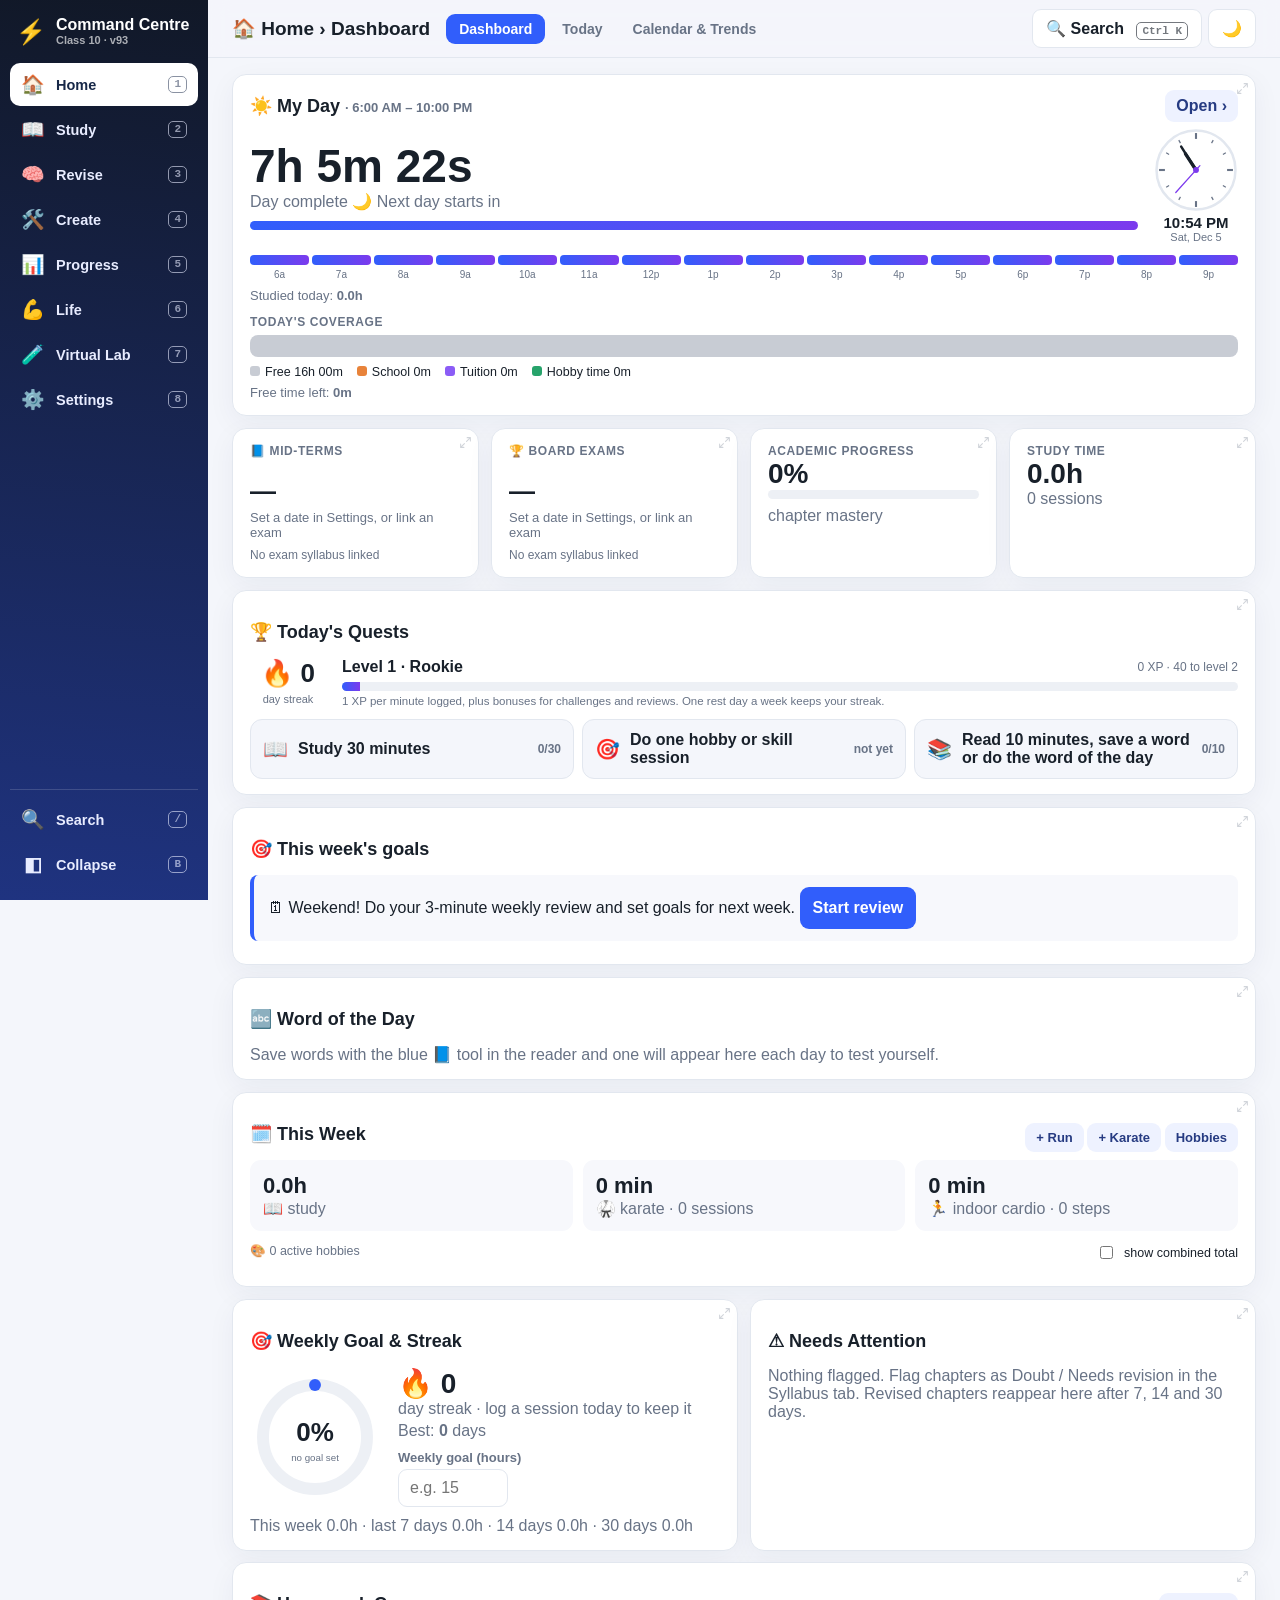
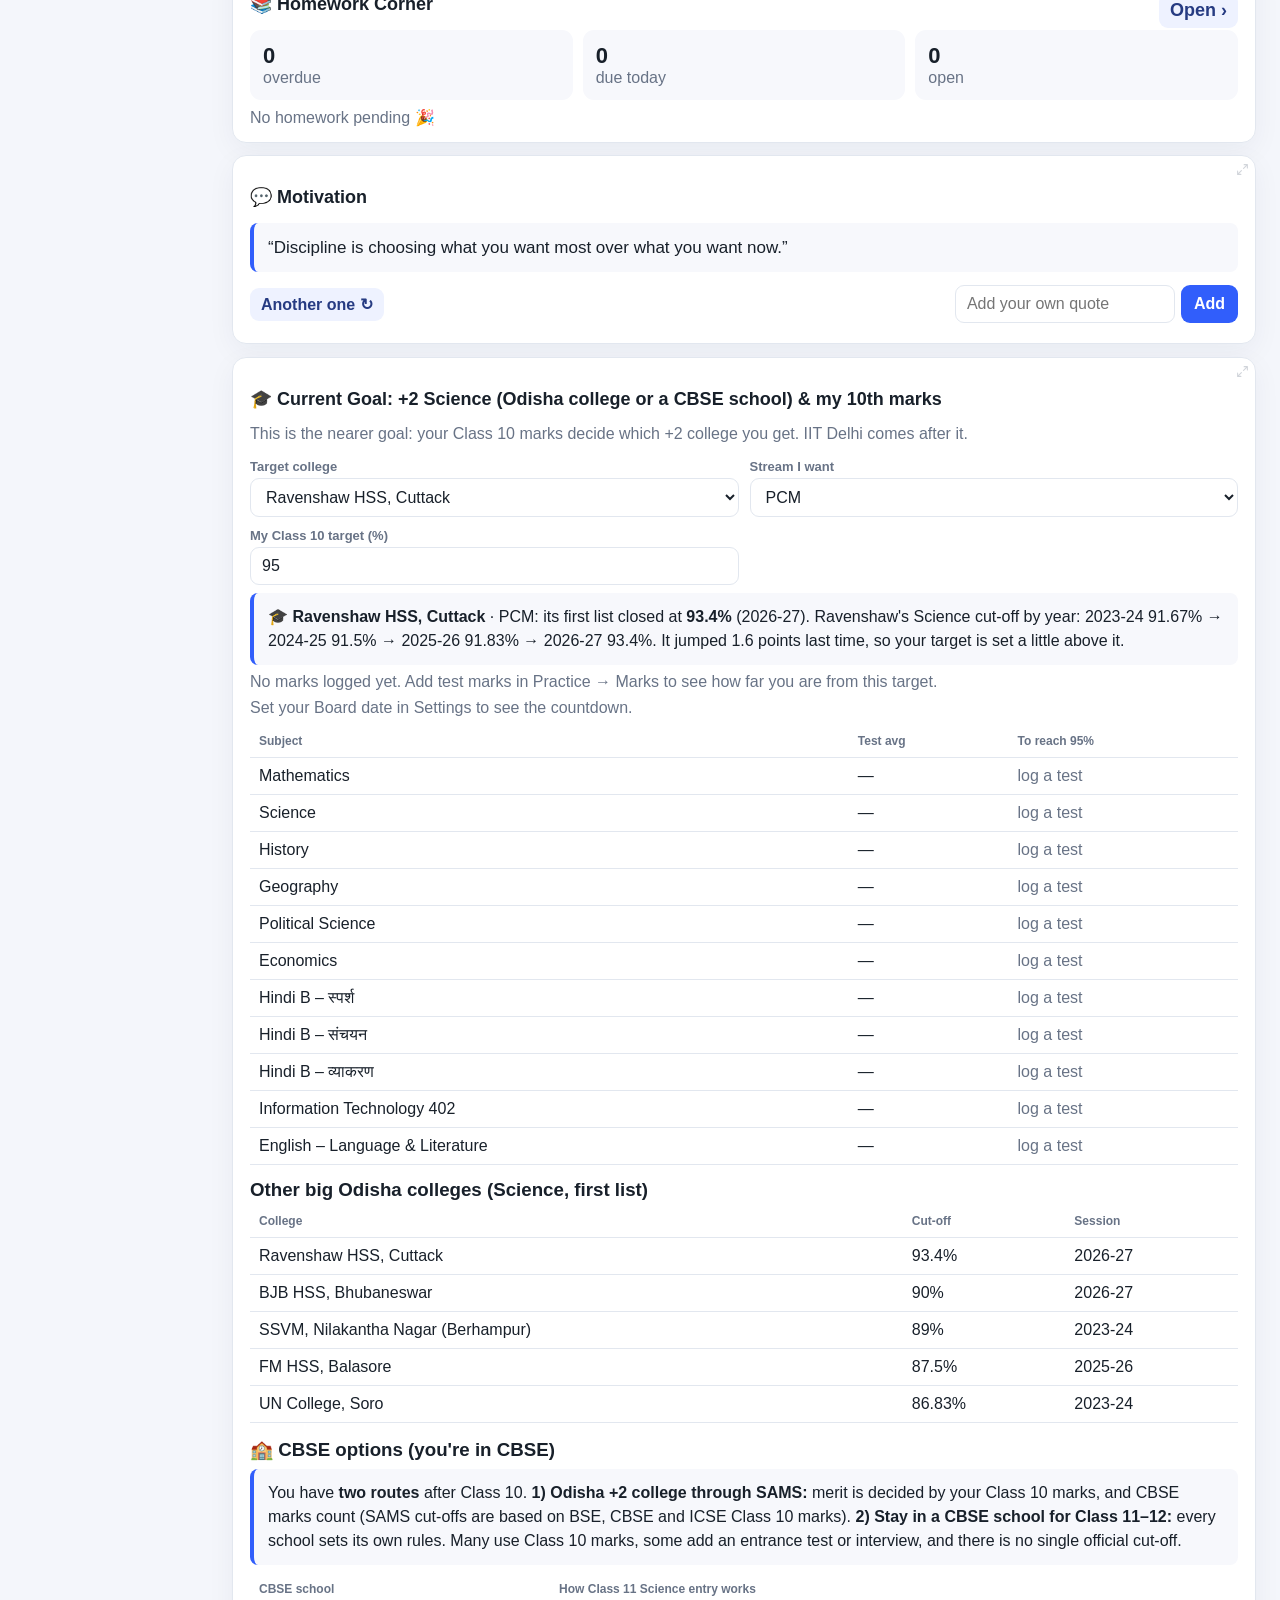
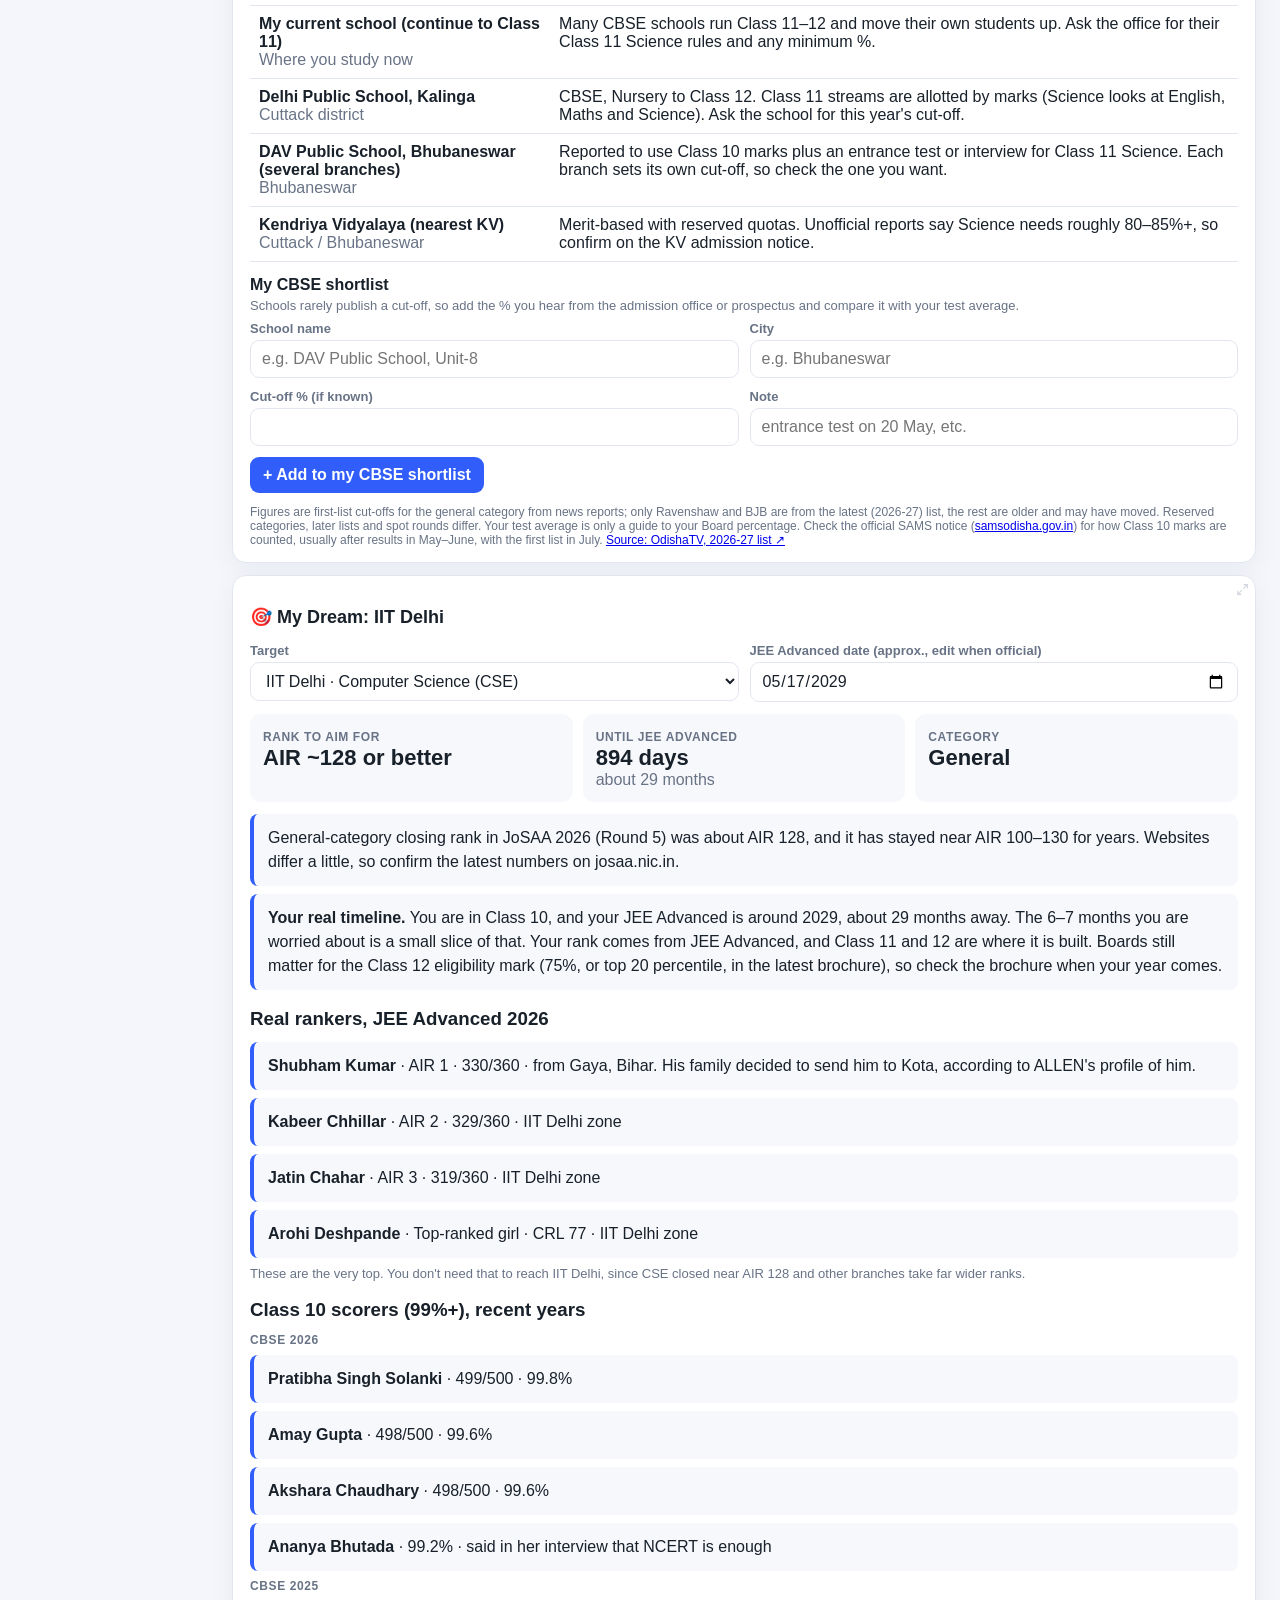
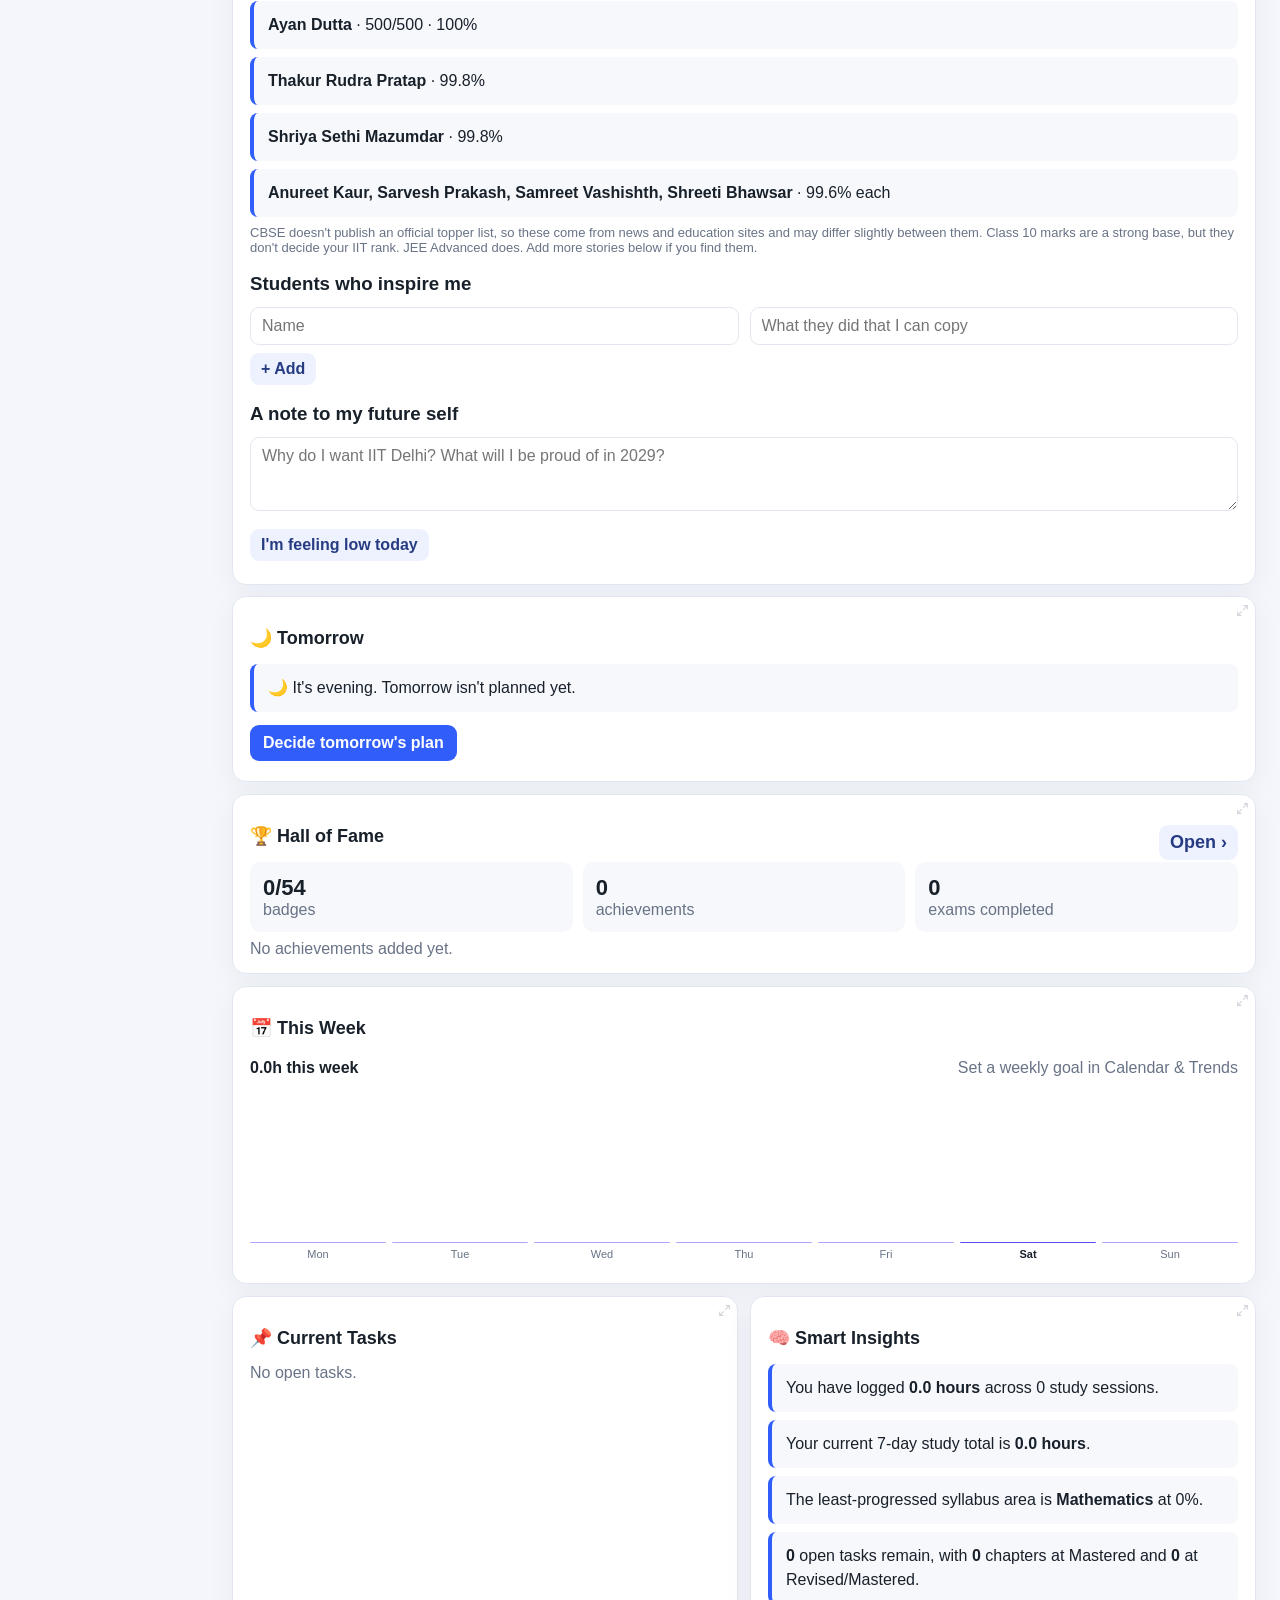
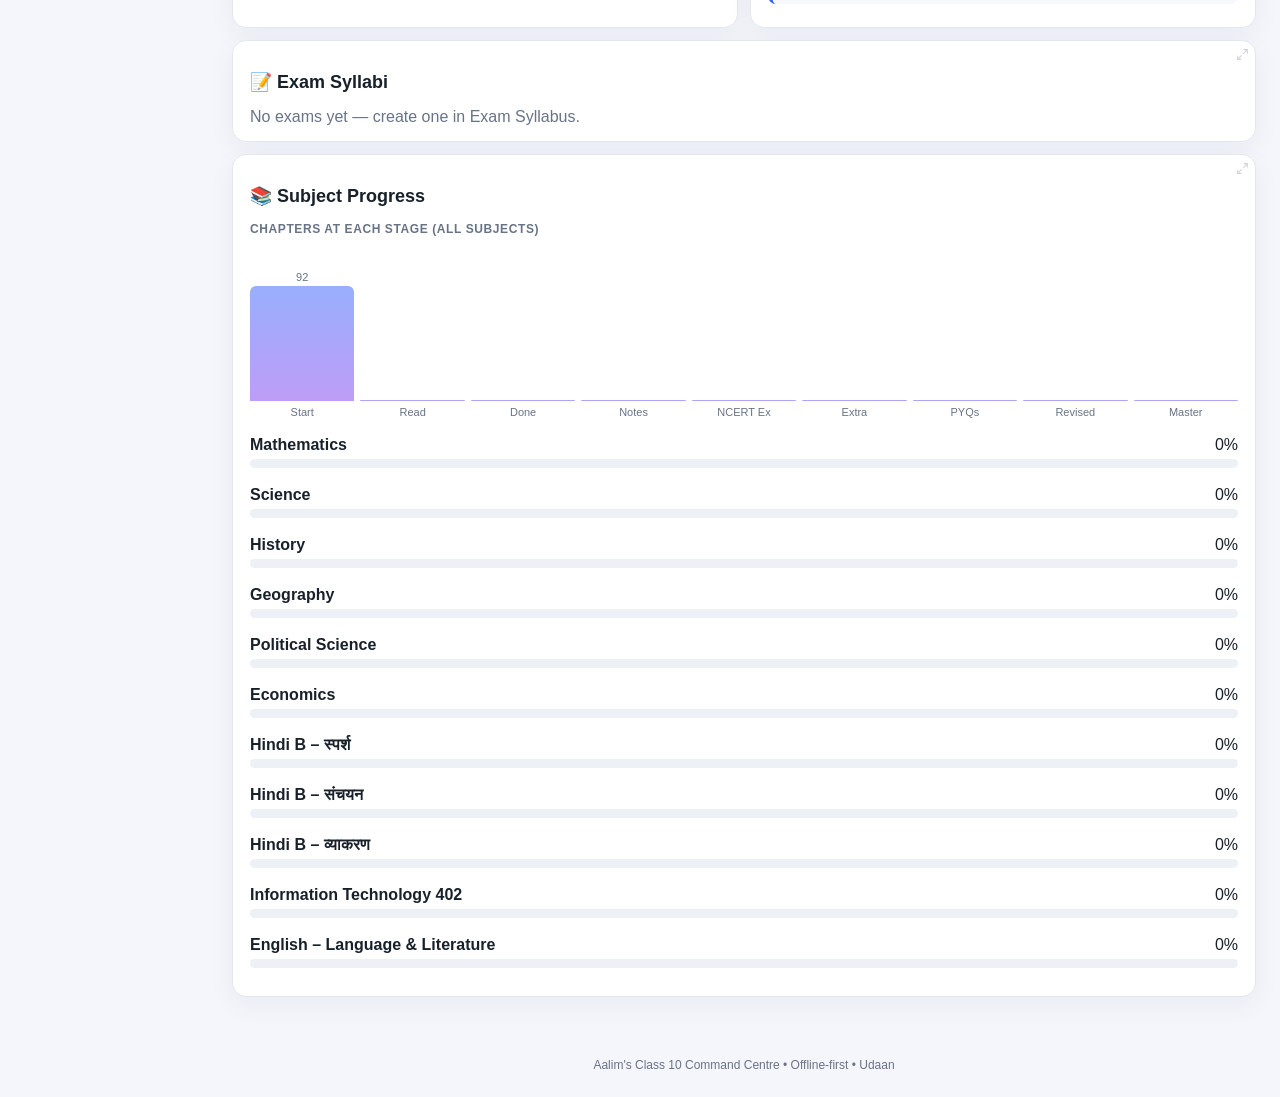
==== index.html @ 3f72fae2 "v93: lab bug-fixes + sophistication — defined --orange, live slider readouts, lab notebook, chart ax" ====
<!DOCTYPE html>
<html lang="en">
<head>
<meta charset="UTF-8">
<meta name="viewport" content="width=device-width, initial-scale=1.0">
<script>
/* Safety net (plain old JS so any phone can run it): shows errors on screen + fixes for a stuck page */
(function(){
  if(!Object.fromEntries)Object.fromEntries=function(it){var o={};Array.from(it).forEach(function(p){o[p[0]]=p[1]});return o};
  var KEY="aalimTrackerV2",bar=null,pre=null,errs=[];
  function build(){
    bar=document.createElement("div");bar.id="errBar";
    bar.style.cssText="position:fixed;left:0;right:0;bottom:0;z-index:99999;background:#7f1d1d;color:#fff;padding:12px 14px;font:14px/1.45 system-ui,Arial,sans-serif;max-height:65vh;overflow:auto;box-shadow:0 -4px 20px #0006";
    var h=document.createElement("b");h.textContent="⚠ Something went wrong on this device";bar.appendChild(h);
    var p=document.createElement("div");p.style.cssText="margin:6px 0;opacity:.9";p.textContent="Your saved data has not been deleted. Try the buttons below, and send me the text in the dark box if it keeps happening.";bar.appendChild(p);
    pre=document.createElement("pre");pre.style.cssText="background:#0006;padding:8px;border-radius:8px;white-space:pre-wrap;word-break:break-word;font-size:12px;margin:6px 0";bar.appendChild(pre);
    function btn(t,fn){var b=document.createElement("button");b.type="button";b.textContent=t;b.style.cssText="margin:4px 6px 0 0;padding:8px 12px;border:0;border-radius:8px;font-weight:700;background:#fff;color:#7f1d1d";b.onclick=fn;bar.appendChild(b)}
    btn("Reload",function(){location.reload()});
    btn("Clear app cache & reload",function(){
      var jobs=[];
      if(navigator.serviceWorker&&navigator.serviceWorker.getRegistrations)jobs.push(navigator.serviceWorker.getRegistrations().then(function(rs){return Promise.all(rs.map(function(r){return r.unregister()}))}));
      if(window.caches)jobs.push(caches.keys().then(function(ks){return Promise.all(ks.map(function(k){return caches.delete(k)}))}));
      Promise.all(jobs).then(function(){location.reload()},function(){location.reload()});
    });
    btn("Download my data",function(){
      try{var raw=localStorage.getItem(KEY)||"{}",a=document.createElement("a");a.href=URL.createObjectURL(new Blob([raw],{type:"application/json"}));a.download="aalim-tracker-raw-data.json";document.body.appendChild(a);a.click();a.remove()}catch(e){alert("Couldn't read saved data: "+e.message)}
    });
    btn("Copy details",function(){var t=txt();try{navigator.clipboard.writeText(t).then(function(){alert("Copied")},function(){prompt("Copy this:",t)})}catch(e){prompt("Copy this:",t)}});
    btn("Reset this device's data",function(){if(confirm("Delete the tracker data saved on THIS device? (Use 'Download my data' first.)")){try{localStorage.removeItem(KEY)}catch(e){}location.reload()}});
    btn("Hide",function(){bar.style.display="none"});
    (document.body||document.documentElement).appendChild(bar);
  }
  function txt(){return errs.join("\n")+"\n\nBrowser: "+navigator.userAgent+"\nPage: "+location.href}
  function show(msg){errs.push(String(msg));if(!bar)build();bar.style.display="block";pre.textContent=txt()}
  window.__report=show;
  window.addEventListener("error",function(e){if(!e.message)return;show(e.message+" ("+String(e.filename||"").split("/").pop()+":"+e.lineno+":"+e.colno+")")});
  window.addEventListener("unhandledrejection",function(e){errs.push("Promise: "+(e.reason&&e.reason.message||e.reason))});
  setTimeout(function(){if(!window.__appBooted)show("The app did not finish starting (no error was reported).")},5000);
})();
</script>
<link rel="manifest" href="manifest.webmanifest"><meta name="theme-color" content="#263b8f"><link rel="icon" type="image/png" sizes="192x192" href="icon-192.png"><link rel="icon" type="image/png" sizes="512x512" href="icon-512.png"><link rel="shortcut icon" type="image/png" href="icon-192.png"><link rel="apple-touch-icon" sizes="192x192" href="icon-192.png"><meta name="apple-mobile-web-app-capable" content="yes">
<title>Aalim's Class 10 Command Centre — Udaan</title>
<style>
:root{color-scheme:light;--ringbg:#edf0f5;--bg:#f4f6fb;--card:#fff;--text:#18202a;--muted:#687386;--accent:#315efb;--accent2:#7c3aed;--green:#15803d;--orange:#c2410c;--red:#b42318;--border:#e2e7ef;--shadow:0 8px 28px #1725540d}
*{box-sizing:border-box}body{margin:0;font-family:Inter,Segoe UI,Arial,sans-serif;background:var(--bg);color:var(--text)}
header{padding:16px 5vw 10px;background:linear-gradient(135deg,#111827,#263b8f);color:#fff;position:sticky;top:0;z-index:10;box-shadow:0 3px 18px #0002}
.header{max-width:1250px;margin:auto}.brand{display:flex;justify-content:space-between;gap:15px;align-items:center}header h1{margin:0 0 6px;font-size:clamp(25px,4vw,38px)}header p{margin:0;color:#dbe3ff}
nav{display:flex;gap:7px;overflow:auto;margin-top:16px}nav button{white-space:nowrap;background:#ffffff1c;color:#fff;border:0;border-radius:9px;padding:9px 13px;font-weight:700;cursor:pointer}nav button.active{background:#fff;color:#182848}
main{width:min(1250px,94vw);margin:25px auto 55px}.page{display:none}.page.active{display:block}
.grid{display:grid;grid-template-columns:repeat(4,1fr);gap:15px}.grid2{display:grid;grid-template-columns:repeat(2,1fr);gap:15px}
.card{background:var(--card);border:1px solid var(--border);border-radius:16px;padding:19px;box-shadow:var(--shadow);margin-bottom:15px}
.countdown{min-height:150px;display:flex;flex-direction:column;justify-content:space-between}.label,.small{font-weight:700;color:var(--muted);letter-spacing:.05em;text-transform:uppercase;font-size:12px}.count{font-variant-numeric:tabular-nums;font-size:26px;font-weight:850;margin:9px 0 3px}.date{color:var(--muted);font-size:13px}
.section-title{margin:27px 0 12px}.row{display:flex;gap:10px;align-items:center;justify-content:space-between;padding:5px 0;flex-wrap:wrap}.muted{color:var(--muted)}.big{font-size:28px;font-weight:850}
.progress{height:9px;background:#edf0f5;border-radius:99px;overflow:hidden}.fill{height:100%;width:0;background:linear-gradient(90deg,var(--accent),var(--accent2));transition:.3s}
.subjects{display:grid;grid-template-columns:repeat(4,1fr);gap:12px}.subject{padding:15px;border:1px solid var(--border);border-radius:13px;background:#fff}
input,button,select,textarea{font:inherit}input,select,textarea{width:100%;padding:9px 11px;border:1px solid var(--border);border-radius:9px;background:#fff;color:var(--text)}
button{cursor:pointer}label{display:block;font-size:13px;font-weight:600;color:var(--muted);margin-bottom:4px}.card label:has(input[type=checkbox]){display:flex;align-items:center;gap:8px;color:var(--text);font-size:inherit;font-weight:400;margin:0}button.danger,button.secondary{border:0;border-radius:9px;padding:7px 11px;font-weight:700}#settings .card button+button,#analytics .card button+button{margin-left:6px}button.action{border:0;border-radius:9px;padding:9px 13px;background:var(--accent);color:#fff;font-weight:700;cursor:pointer}button.secondary{background:#eef2ff;color:#263b82}header button.secondary{background:#ffffff26;color:#fff}button.danger{background:#fff0f0;color:var(--red)}
.formgrid{display:grid;grid-template-columns:repeat(2,1fr);gap:11px}.full{grid-column:1/-1}.tabs{display:flex;gap:7px;flex-wrap:wrap;margin:13px 0}.tabs button{background:#eef1f7;color:#344054;border:0;border-radius:9px;padding:8px 11px;font-weight:700}.tabs button.active{background:#182848;color:#fff}
.chapter{display:grid;grid-template-columns:1fr 175px 130px 44px 44px 44px;gap:9px;align-items:center;padding:9px 0;border-bottom:1px solid #edf0f4}.chapter:last-child{border-bottom:0}
.pill{display:inline-block;padding:4px 8px;border-radius:999px;background:#eef2ff;color:#384d98;font-size:12px;font-weight:700}.ok{background:#eaf8ef;color:var(--green)}
table{width:100%;border-collapse:collapse}th,td{padding:9px;border-bottom:1px solid var(--border);text-align:left;vertical-align:top}th{font-size:12px;color:var(--muted)}
.statline{display:grid;grid-template-columns:repeat(3,1fr);gap:10px}.stat{padding:13px;background:#f7f8fc;border-radius:11px}.stat strong{display:block;font-size:22px}
.insight{padding:12px 14px;background:#f7f8fc;border-left:4px solid var(--accent);border-radius:8px;margin:8px 0;line-height:1.5}
.empty{text-align:center;padding:25px;color:var(--muted)}footer{width:min(1250px,94vw);margin:auto;text-align:center;color:var(--muted);font-size:12px;padding:25px}
.calwrap{display:grid;grid-template-columns:2fr 1fr;gap:15px;align-items:start}
.cal{display:grid;grid-template-columns:repeat(7,1fr);gap:6px}.calh{text-align:center;font-size:11px;font-weight:700;color:var(--muted);text-transform:uppercase;padding:4px 0}
.calday{min-height:82px;border:1px solid var(--border);border-radius:10px;padding:6px;cursor:pointer;background:#fff;font-size:12px;overflow:hidden;display:flex;flex-direction:column;gap:3px}
.calday.blank{border:0;background:none;cursor:default}.calday.today{outline:2px solid var(--accent)}.calday.sel{border-color:var(--accent2);box-shadow:0 0 0 2px #7c3aed33}
.calday .dn{font-weight:800}.calday .hrs{font-size:11px;font-weight:700;color:var(--accent)}
.ev{font-size:10px;line-height:1.2;padding:2px 4px;border-radius:5px;background:#fff0e6;color:var(--orange);white-space:nowrap;overflow:hidden;text-overflow:ellipsis}.ev.exam{background:#f3e8ff;color:var(--accent2)}.ev.mid{background:#e8efff;color:var(--accent)}.ev.board{background:#fdecec;color:var(--red)}
.bars{display:flex;gap:6px;align-items:flex-end;height:170px;margin:8px 0}.barcol{flex:1;min-width:0;display:flex;flex-direction:column;justify-content:flex-end;align-items:center;height:100%}
.bar{width:100%;background:linear-gradient(180deg,var(--accent),var(--accent2));border-radius:6px 6px 0 0;opacity:.5}.hl .bar{opacity:1}.barval{font-size:11px;color:var(--muted);margin-bottom:3px;white-space:nowrap}.barlab{font-size:11px;color:var(--muted);margin-top:5px;white-space:nowrap}.hl .barlab{color:var(--text);font-weight:700}
.navrow{display:flex;gap:8px;align-items:center;justify-content:space-between;flex-wrap:wrap;margin-bottom:12px}.navrow h3{margin:0}.navrow button{padding:7px 12px}
.sess{padding:8px 0;border-bottom:1px solid #edf0f4}.sess:last-child{border:0}
[data-theme=dark]{color-scheme:dark;--bg:#0e1320;--card:#161c2d;--text:#e6eaf3;--muted:#9aa6bd;--accent:#6b8bff;--accent2:#a78bfa;--green:#4ade80;--orange:#fb923c;--red:#f87171;--border:#2a3349;--shadow:0 8px 28px #0006;--ringbg:#2a3349}
[data-theme=dark] .subject,[data-theme=dark] .calday{background:var(--card)}[data-theme=dark] .calday.blank{background:none}
[data-theme=dark] input,[data-theme=dark] select,[data-theme=dark] textarea{background:#0f1525;color:var(--text)}
[data-theme=dark] .stat,[data-theme=dark] .insight{background:#1c2438}[data-theme=dark] .progress{background:#2a3349}[data-theme=dark] .chapter,[data-theme=dark] .sess{border-color:var(--border)}
[data-theme=dark] .tabs button{background:#222b42;color:#c9d2e6}[data-theme=dark] .tabs button.active{background:#6b8bff;color:#0e1320}
[data-theme=dark] button.secondary{background:#26304a;color:#d3dcf5}[data-theme=dark] button.danger{background:#3a1f26;color:#ff9a9a}
[data-theme=dark] .pill{background:#26304a;color:#c3cff2}[data-theme=dark] .pill.ok{background:#14351f;color:#7ee2a0}[data-theme=dark] .ev{background:#3a2a1c}[data-theme=dark] .ev.exam{background:#2e2147}[data-theme=dark] .ev.mid{background:#1c2a52}[data-theme=dark] .ev.board{background:#4a2020}
.flag{font-size:12px}.pomo{font-size:54px;font-weight:850;text-align:center;font-variant-numeric:tabular-nums}.pbar{margin-top:10px;display:flex;gap:10px;align-items:center;background:#ffffff1f;border-radius:10px;padding:6px 10px}.pbar b{font-size:17px;font-variant-numeric:tabular-nums}.pbar .t{flex:1;overflow:hidden;text-overflow:ellipsis;white-space:nowrap;cursor:pointer;color:#dbe3ff}.pbar button.secondary{padding:3px 10px}.ev.hw{background:#e6f7ee;color:var(--green)}[data-theme=dark] .ev.hw{background:#14351f}
@media(max-width:900px){.calwrap{grid-template-columns:1fr}.grid{grid-template-columns:repeat(2,1fr)}.subjects{grid-template-columns:repeat(2,1fr)}.grid2{grid-template-columns:1fr}}
@media(max-width:560px){.calday{min-height:52px;padding:4px}.calday .ev{display:none}.calday.hasev::after{content:'●';color:var(--orange);font-size:10px}.bars{gap:3px}.barval{font-size:9px}header{position:static}.grid,.subjects{grid-template-columns:1fr}.formgrid{grid-template-columns:1fr}.full{grid-column:auto}.chapter{grid-template-columns:1fr}.brand{align-items:flex-start;flex-direction:column}}
.page.active{animation:pg .18s ease}@keyframes pg{from{opacity:0;transform:translateY(4px)}}
nav button{transition:background .15s}nav button:hover{background:#ffffff38}nav{scrollbar-width:thin}
.musc{cursor:pointer;transition:fill-opacity .15s;stroke:var(--card);stroke-width:1.5}.musc:hover{stroke:var(--accent2)}.musc.sel{stroke:var(--accent2);stroke-width:3}
@media(prefers-reduced-motion:reduce){.page.active{animation:none}}
@media print{.stinger{display:none!important}header,nav,footer,.noprint,button{display:none!important}.page{display:none!important}#report.page{display:block!important}body{background:#fff!important;color:#000}main{width:100%;margin:0}.card{box-shadow:none;break-inside:avoid;border:1px solid #ccc}:root,[data-theme=dark]{--bg:#fff;--card:#fff;--text:#000;--muted:#444;--border:#ccc;--ringbg:#eee}input,select,textarea{background:#fff!important;color:#000!important}.bar{opacity:1}}
.hbgrid{display:grid;grid-template-columns:repeat(auto-fill,minmax(310px,1fr));gap:12px}.hbcard{border:1px solid var(--border);border-radius:14px;padding:13px;background:var(--card)}.hbcard.arch{opacity:.7}.hbhead{display:flex;gap:8px;align-items:center}.hbname{font-weight:800;font-size:16px;flex:1;min-width:0}.hbst{width:auto;flex:none}.hbprog{margin:8px 0;font-size:13px;color:var(--muted)}.hbfields{display:grid;grid-template-columns:1fr 1fr;gap:8px}.hbfields label{font-size:11px;color:var(--muted);font-weight:700}.hbfields input,.hbfields select{margin-top:2px}.hbms{display:flex;flex-wrap:wrap;gap:6px 12px;margin-top:10px;font-size:13px;align-items:center}.hbms input[type=checkbox]{width:auto}.hbms span input{width:130px}.hbact{margin-top:10px;display:flex;gap:6px;flex-wrap:wrap}
@media(min-width:900px){#extra .formgrid{grid-template-columns:repeat(3,1fr)}#extra .formgrid .full{grid-column:1/-1}}
.hbtabs{display:flex;gap:6px;overflow-x:auto;padding:2px 0 12px;margin:0 0 4px;position:sticky;top:0;z-index:5;background:var(--bg)}.hbtabs button{flex:none;border:1px solid var(--border);background:var(--card);color:var(--text);border-radius:999px;padding:8px 14px;font-weight:700;font-size:14px;box-shadow:none}.hbtabs button.on{background:var(--accent);color:#fff;border-color:var(--accent)}.hbpanel{display:none}.hbpanel.on{display:block}
.qhead{display:flex;gap:16px;align-items:center;flex-wrap:wrap}.qflame{text-align:center;min-width:76px}.qflame b{display:block;font-size:26px}.qflame span{font-size:11px;color:var(--muted)}.qlv{flex:1;min-width:220px}.qlist{display:grid;grid-template-columns:repeat(auto-fit,minmax(220px,1fr));gap:8px;margin-top:12px}.q{display:flex;align-items:center;gap:10px;text-align:left;background:var(--bg);color:var(--text);border:1px solid var(--border);border-radius:12px;padding:11px 12px;box-shadow:none;font-weight:600}.q.ok{background:#eaf8ef;border-color:#b6e5c5}.q .qt{flex:1}.q .qp{font-size:12px;color:var(--muted)}.qi{font-size:20px}
.chip{border:1px solid var(--border);background:var(--card);color:var(--text);border-radius:999px;padding:7px 13px;font-weight:700;box-shadow:none;margin:0 6px 6px 0}.chip.on{background:var(--accent);color:#fff;border-color:var(--accent)}.chip b{opacity:.7;margin-left:4px}
.lbGrid{display:grid;grid-template-columns:repeat(auto-fill,minmax(300px,1fr));gap:14px}.bk{display:flex;gap:12px;border:1px solid var(--border);border-radius:14px;padding:12px;background:var(--card)}.bkc{flex:none;width:76px;height:108px;border-radius:8px 12px 12px 8px;color:#fff;display:flex;flex-direction:column;align-items:center;justify-content:center;position:relative;box-shadow:3px 4px 10px #0003}.bkl{font-size:34px;font-weight:800}.bkty{position:absolute;bottom:6px;font-size:9px;letter-spacing:.06em;text-transform:uppercase;opacity:.85}.bkb{flex:1;min-width:0}.bkt{display:block;line-height:1.25}.bkst{display:flex;gap:4px;margin:8px 0}.bkst button{flex:1;padding:5px 2px;font-size:12px;background:var(--bg);color:var(--muted);border:1px solid var(--border);box-shadow:none}.bkst button.on{background:var(--accent);color:#fff;border-color:var(--accent)}.bkact{display:flex;gap:6px;flex-wrap:wrap;align-items:center}.bkact a.secondary{padding:8px 11px;border-radius:9px;background:#eef1f7;color:#344054;text-decoration:none;font-weight:700;font-size:13px}.lbBar{display:flex;gap:8px;flex-wrap:wrap;margin:6px 0 12px}.lbBar input,.lbBar select{flex:1;min-width:140px}
.wbrow{display:grid;grid-template-columns:minmax(120px,1fr) 2fr auto;gap:10px;align-items:center;padding:8px 0;border-bottom:1px solid var(--border)}.wbact{display:flex;gap:6px;flex-wrap:wrap}@media(max-width:700px){.wbrow{grid-template-columns:1fr}}
#rdr .tools .grp{display:inline-flex;gap:4px;align-items:center;padding:0 6px;border-right:1px solid var(--border)}#rdr .bar button{min-height:34px;padding:6px 11px;font-size:14px}#rdr .sw{width:26px;height:26px;min-height:0!important;padding:0!important;border-radius:50%;border:2px solid transparent}#rdr .sw.sel{border-color:var(--text);transform:scale(1.15)}#rdr .tools button.on{background:var(--accent);color:#fff}#rdWm{background:#2563eb!important;color:#fff!important;font-weight:800}#rdWm:not(.on){opacity:.85}#rdWm.on{outline:3px solid #93c5fd}#rdH{font-size:13px;padding:6px 12px;background:var(--card);border-bottom:1px solid var(--border);color:var(--muted)}#rdH.wm{background:#dbeafe;color:#1e3a8a}#rdWd{display:none;position:fixed;left:50%;bottom:16px;transform:translateX(-50%);width:min(460px,94vw);background:var(--card);color:var(--text);border:2px solid #60a5fa;border-radius:16px;padding:14px;box-shadow:0 12px 40px #0006;z-index:5}#rdWd textarea{width:100%;min-height:64px;margin:8px 0}#rdWdT{font-size:20px}
[data-theme=dark] .q.ok{background:#14351f;border-color:#256b3c}[data-theme=dark] #rdH.wm{background:#1e3a8a;color:#dbeafe}[data-theme=dark] .bkact a.secondary{background:#26304a;color:#c3cff2}
.dcbar{position:relative;display:flex;height:22px;border-radius:8px;overflow:hidden;background:#c8ccd4}.dcbar div{height:100%}.dcnow{position:absolute;top:-2px;bottom:-2px;width:3px;background:#111827;box-shadow:0 0 0 1px #fff}.dclg{display:flex;flex-wrap:wrap;gap:6px 14px;margin-top:8px;font-size:12.5px}.dclg b{display:inline-block;width:10px;height:10px;border-radius:3px;margin-right:5px}
.gl{display:flex;gap:8px;align-items:center;padding:4px 0}.gl.ok{text-decoration:line-through;opacity:.65}.ring{width:64px;height:64px;border-radius:50%;display:grid;place-items:center;flex:none;position:relative}.ring::before{content:"";position:absolute;inset:7px;border-radius:50%;background:var(--card)}.ring span{position:relative;font-weight:800;font-size:13px}
.card{position:relative}
.fsb{position:absolute;top:3px;right:3px;width:20px;height:20px;padding:0;border:0;background:none;color:var(--muted);opacity:.3;border-radius:5px;display:flex;align-items:center;justify-content:center;transition:opacity .15s,background .15s;z-index:2}
.card:hover>.fsb,.fsb:focus-visible{opacity:.7}.fsb:hover{opacity:1;background:var(--ringbg)}
@media(hover:none){.fsb{opacity:.45}}
body.fs-open{overflow:hidden}
.card.fs{position:fixed;inset:0;z-index:1000;margin:0;border:0;border-radius:0;box-shadow:none;overflow:auto;padding:max(26px,env(safe-area-inset-top)) 5vw max(40px,env(safe-area-inset-bottom));background:var(--card)}
.card.fs>*:not(.fsb){max-width:1100px;margin-left:auto;margin-right:auto}
.card.fs>.fsb{position:fixed;top:max(10px,env(safe-area-inset-top));right:14px;width:30px;height:30px;opacity:.5}
.card.fs.countdown{justify-content:center;align-items:center;text-align:center}
.card.fs .count{font-size:clamp(34px,9vw,110px)}.card.fs .pomo{font-size:clamp(80px,24vw,280px)}.card.fs h2{font-size:clamp(22px,3vw,32px)}.card.fs .calday{min-height:min(14vh,130px)}
.dstrip,.dlab{display:grid;grid-auto-flow:column;grid-auto-columns:1fr;gap:3px}.dstrip{margin:12px 0 4px}.dseg{height:10px;background:var(--ringbg);border-radius:4px;overflow:hidden}.dseg i{display:block;height:100%;background:linear-gradient(90deg,var(--accent),var(--accent2))}.dlab{font-size:10px;color:var(--muted);text-align:center}.dseg.cur{outline:1.5px solid var(--accent2);outline-offset:1px}.dayc{font-variant-numeric:tabular-nums;font-weight:850;line-height:1.1}.dayc.low{color:var(--orange)}
.dayrow{display:flex;gap:16px;align-items:center;justify-content:space-between}.dayl{flex:1;min-width:0}.clk{text-align:center;flex:none}.clk svg{width:84px;height:84px;display:block;margin:auto}.digi{font-weight:800;font-variant-numeric:tabular-nums;font-size:15px;margin-top:2px}.dd{font-size:11px;color:var(--muted)}
#syncBar{display:none;position:sticky;top:0;z-index:9;background:#fff7e6;color:#7a4b00;padding:8px 5vw;gap:10px;flex-wrap:wrap;align-items:center;font-size:14px;border-bottom:1px solid #f1d9a8}[data-theme=dark] #syncBar{background:#3a2f12;color:#ffd98a;border-color:#5a4a1c}
@media(max-width:560px){.clk svg{width:62px;height:62px}.digi{font-size:13px}}
.verTag{font-size:11px;font-weight:600;opacity:.6;margin-left:8px;border:1px solid currentColor;border-radius:8px;padding:0 6px;white-space:nowrap}
.exam-complete{border-left:4px solid var(--green)}
.hofgrid{display:grid;grid-template-columns:repeat(auto-fill,minmax(190px,1fr));gap:12px}
.frame{position:relative;border:3px solid #c9a227;border-radius:12px;padding:12px 14px;background:linear-gradient(#fffdf3,#fff4c9);box-shadow:inset 0 0 0 3px #fff,0 2px 8px rgba(0,0,0,.1);color:#4a3b00}
.frame .hi{font-size:30px;line-height:1.1;margin-bottom:4px}.frame .muted{color:#7a6410}.frame.locked{filter:grayscale(1);opacity:.55}
[data-theme=dark] .frame{background:linear-gradient(#2c2711,#211d0b);color:#f5e6a8;border-color:#a8861f;box-shadow:inset 0 0 0 3px #17140a,0 2px 8px rgba(0,0,0,.4)}[data-theme=dark] .frame .muted{color:#cdb96a}
.hofToast{position:fixed;left:50%;bottom:24px;transform:translateX(-50%);z-index:1200;background:#1f2937;color:#fff;padding:10px 16px;border-radius:12px;box-shadow:0 6px 24px rgba(0,0,0,.3);max-width:90vw;font-size:14px}
</style>
</head>
<body>
<header><div class="header">
<div class="brand"><div><h1>⚡ Aalim's Class 10 Command Centre</h1><p>Board preparation • Mid-terms • Udaan • Udaan Advanced • Projects <span id="appVer" class="verTag" title="App version"></span></p></div><span><button id="themeBtn" class="action secondary" onclick="toggleTheme()">🌙</button> <button class="action secondary" onclick="showPage('settings')">⚙ Settings</button></span></div>
<nav id="nav"></nav>
<div id="pomoBar" class="pbar" style="display:none"><b id="pbT"></b><span class="t" id="pbL" onclick="showPage('today')"></span><button type="button" class="secondary" id="pbP" onclick="pomoToggle()"></button><button type="button" class="secondary" id="pbS" onclick="pomo.mode==='focus'?pomoStop():pomoSkip()"></button></div><datalist id="subjList"></datalist>
</div></header>
<div id="syncBar"></div>

<main>
<section id="dashboard" class="page active">
<div class="card"><div class="row" style="padding:0 0 6px"><h2 style="margin:0">☀️ My Day <span class="muted" style="font-size:13px;font-weight:600" id="dayWinD"></span></h2><button type="button" class="secondary" onclick="showPage('today')">Open ›</button></div><div id="dayTimerDash"></div><div id="dayCoverD" style="margin-top:12px"></div></div>
<div class="grid">
<div class="card countdown"><div class="label">📘 Mid-Terms</div><div><div class="count" id="midCD">—</div><div class="date" id="midDate">Set date in Settings</div><div id="midExam" style="margin-top:8px"></div></div></div>
<div class="card countdown"><div class="label">🏆 Board Exams</div><div><div class="count" id="boardCD">—</div><div class="date" id="boardDate">Set date in Settings</div><div id="boardExam" style="margin-top:8px"></div></div></div>
<div class="card"><div class="small">Academic Progress</div><div class="big" id="overallPct">0%</div><div class="progress"><div class="fill" id="overallBar"></div></div><div class="muted" style="margin-top:8px">chapter mastery</div></div>
<div class="card"><div class="small">Study Time</div><div class="big" id="totalHours">0h</div><div class="muted" id="sessionCount">0 sessions</div></div>
</div>
<div class="card"><h2>🏆 Today's Quests</h2><div id="questBox"></div></div>
<div class="card" style="display:none"><h2>🎯 This week's goals</h2><div id="goalsBox"></div></div>
<div class="card"><h2>🔤 Word of the Day</h2><div id="wotdBox"></div></div>
<div class="card"><h2>🗓️ This Week <span style="float:right;font-size:13px;font-weight:600"><button type="button" class="secondary" onclick="hbOpen('runs')">+ Run</button> <button type="button" class="secondary" onclick="hbOpen('karate')">+ Karate</button> <button type="button" class="secondary" onclick="showPage('extra')">Hobbies</button></span></h2><div id="wkSummary"></div></div>
<div class="grid2"><div class="card"><h2>🎯 Weekly Goal & Streak</h2><div id="goalStreak"></div></div><div class="card"><h2>⚠ Needs Attention</h2><div id="attention"></div></div></div>
<div class="card"><h2>📚 Homework Corner <button type="button" class="secondary" style="float:right" onclick="showPage('homework')">Open ›</button></h2><div id="hwDash"></div></div>
<div class="card"><h2>💬 Motivation</h2><div id="quoteBox"></div></div>
<div class="card" id="goalCard"><h2>🎓 Current Goal: +2 Science (Odisha college or a CBSE school) &amp; my 10th marks</h2><div id="goalBox"></div></div>
<div class="card"><h2>🎯 My Dream: IIT Delhi</h2><div id="dreamBox"></div></div>
<div class="card"><h2>🌙 Tomorrow</h2><div id="tmrwDash"></div></div>
<div class="card"><h2>🏆 Hall of Fame <button type="button" class="secondary" style="float:right" onclick="showPage('hof')">Open ›</button></h2><div id="hofDash"></div></div>
<div class="card"><h2>📅 This Week</h2><div id="weekMini"></div></div>
<div class="grid2">
<div class="card"><h2>📌 Current Tasks</h2><div id="dashboardTasks"></div></div>
<div class="card"><h2>🧠 Smart Insights</h2><div id="insights"></div></div>
</div>
<div class="card"><h2>📝 Exam Syllabi</h2><div id="examSummary"></div></div>
<div class="card"><h2>📚 Subject Progress</h2><div id="subjectSummary"></div></div>
</section>

<section id="syllabus" class="page">
<div class="card"><h2>📚 Syllabus & Chapter Tracker</h2><p class="muted">Take every chapter through the board-prep pipeline: Read NCERT → NCERT done → Notes → NCERT exercises → Extra practice → PYQs &amp; sample papers → Revised → Mastered. Press ➜ to move a chapter up a stage; ticking it in Today's plan does the same.</p><div class="tabs" id="subjectTabs"></div><div id="syllabusContent"></div></div>
</section>

<section id="study" class="page">
<div class="grid2">
<div class="card"><h2>⏱ Log Study Session</h2><div class="formgrid">
<div><label>Date</label><input id="studyDate" type="date"></div><div><label>Minutes</label><input id="studyMinutes" type="number" min="1" placeholder="30"></div>
<div><label>Subject / Area</label><input id="studySubject" list="subjList" placeholder="e.g. Physics"></div><div><label>Type</label><select id="studyType" class="batchSelect"></select></div>
<div class="full"><label>What did you do?</label><textarea id="studyNote" rows="3" placeholder="Chapter, problems, project, reading..."></textarea></div>
<div class="full"><button class="action" onclick="addStudy()">+ Add Session</button></div>
</div></div>
<div class="card"><h2>📊 Study Totals</h2><div class="statline"><div class="stat"><strong id="weekHours">0h</strong><span class="muted">7 days</span></div><div class="stat"><strong id="monthHours">0h</strong><span class="muted">30 days</span></div><div class="stat"><strong id="allHours">0h</strong><span class="muted">all time</span></div></div><br><div id="studyBySubject"></div><div id="studyByBatch"></div></div>
</div>
<div class="card"><h2>Study Log</h2><div id="studyTable"></div></div>
</section>

<section id="today" class="page">
<div class="card countdown"><div class="label">☀️ My Day <span id="dayWin"></span></div><div id="dayTimer" style="width:100%"></div></div>
<div class="grid2" style="align-items:start"><div class="card"><h2>🧭 Day Coverage</h2><div id="dayCover"></div></div><div class="card"><h2>😴 Sleep &amp; Idle Time</h2><div id="sleepBox"></div></div></div>
<div class="grid2" style="align-items:start"><div class="card"><h2>📆 Revision Schedule</h2><div id="revSched"></div></div><div class="card"><h2>🥗 Health Check-ins</h2><div id="healthBox"></div></div></div>
<div class="card"><h2>🎯 Suggested for Today</h2><p class="muted">Ranked from your marks, flags, revision gaps, open mistakes and upcoming exams.</p><div id="weakSubjects" class="tabs"></div><div id="suggestList"></div></div>
<div class="grid2">
<div class="card"><h2>✅ Today's Plan</h2><div class="small" id="planDate"></div>
<div class="formgrid" style="margin-top:10px"><div><label>Subject</label><select id="planSubject"></select></div><div><label>Chapter</label><select id="planChapter"></select></div>
<div class="full"><button class="action" onclick="addPlanChapter()">+ Add chapter</button> <button class="secondary" onclick="carryOver()">↪ Carry over yesterday's unfinished</button> <button class="secondary" onclick="decideTomorrow()">🌙 Plan tomorrow</button></div>
<div class="full row" style="flex-wrap:nowrap"><input id="planText" placeholder="Custom task (blank = auto-name from subject and chapter above)"><button class="action" onclick="addPlanText()">+ Add</button></div></div>
<div id="planList" style="margin-top:12px"></div></div>
<div class="card"><h2>🍅 Focus Timer</h2><div class="pomo" id="pomoDisplay">25:00</div><div class="muted" id="pomoMode" style="text-align:center"></div><div id="pomoDots" style="text-align:center;margin:4px 0"></div>
<div class="formgrid"><div class="full"><label>Focus on</label><select id="pomoTarget" onchange="pomoPick()"></select></div>
<div><label>Subject</label><input id="pomoSubject" list="subjList" placeholder="e.g. Mathematics"></div><div><label>Batch</label><select id="pomoType" class="batchSelect"></select></div>
<div><label>Focus (min)</label><input id="pomoFocus" type="number" min="1" onchange="pomoCfg()"></div><div><label>Break (min)</label><input id="pomoBreak" type="number" min="1" onchange="pomoCfg()"></div><div><label>Long break (min)</label><input id="pomoLong" type="number" min="1" onchange="pomoCfg()"></div></div>
<div class="row" style="margin-top:12px"><button class="action" id="pomoBtn" onclick="pomoToggle()">▶ Start</button><button class="secondary" onclick="pomoStop()">Stop &amp; log</button><button class="secondary" id="pomoSkip" onclick="pomoSkip()">⏭ Skip break</button><button class="secondary" onclick="pomoReset()">Reset</button></div>
<div id="pomoAsk"></div><div class="muted" id="pomoToday" style="margin-top:8px"></div>
<p class="muted" style="font-size:12px">Finished focus blocks are logged automatically to the Study Log, the linked chapter / plan item / homework, and your streak. The timer keeps running across tabs and page reloads. Every 4th break is a long one.</p></div>
</div>
<div class="card" id="tmrwCard"><h2>🌙 Plan Tomorrow</h2><div class="small" id="tmrwDate"></div>
<p class="muted">Decide tonight, wake up with a plan. Tomorrow's list becomes Today's Plan by itself at midnight.</p>
<div class="row" style="justify-content:flex-start"><button class="action" type="button" onclick="tmrwSuggest()">✨ Suggest tomorrow's plan</button></div>
<div id="tmrwNote" class="muted" style="margin-top:8px"></div><div id="tmrwProp"></div>
<div class="formgrid" style="margin-top:10px"><div><label>Subject</label><select id="tmrwSubject"></select></div><div><label>Chapter</label><select id="tmrwChapter"></select></div>
<div class="full"><button class="secondary" type="button" onclick="tmrwAddChapter()">+ Add chapter</button></div>
<div class="full row" style="flex-wrap:nowrap"><input id="tmrwText" placeholder="or a custom task, e.g. 20 sums of Quadratics" onkeydown="if(event.key==='Enter')tmrwAddText()"><button class="action" type="button" onclick="tmrwAddText()">+ Add</button></div></div>
<div id="tmrwPlan" style="margin-top:12px"></div></div>
</section>

<section id="homework" class="page">
<div class="grid2">
<div class="card"><h2>📚 Add Homework</h2><div class="formgrid">
<div><label>Subject</label><select id="hwSubject"></select></div><div><label>Due date</label><input id="hwDue" type="date"></div>
<div class="full"><label>Homework</label><input id="hwTitle" placeholder="e.g. Ex 4.3 Q1–10" onkeydown="if(event.key==='Enter')addHw()"></div>
<div><label>Priority</label><select id="hwPri"><option>Normal</option><option>High</option><option>Low</option></select></div><div><label>Estimate (min)</label><input id="hwEst" type="number" min="5" placeholder="30"></div>
<div class="full"><label>Notes / link (optional)</label><input id="hwNote"></div>
<div class="full"><button class="action" onclick="addHw()">+ Add Homework</button></div></div>
<p class="muted" style="font-size:12px">Homework due today, tomorrow or overdue is added to Today's plan automatically. Tick it there or here, and both stay in sync. Press 🍅 to focus on it; the minutes are tracked.</p></div>
<div class="card"><h2>📊 At a glance</h2><div id="hwStats"></div></div></div>
<div class="card"><div class="tabs" id="hwTabs"></div><div id="hwList"></div></div>
</section>

<section id="practice" class="page">
<div class="grid2">
<div class="card"><h2>📈 Mock Test & Marks Log</h2><div class="formgrid"><div><label>Date</label><input id="markDate" type="date"></div><div><label>Subject</label><select id="markSubject"></select></div>
<div class="full"><label>Test name</label><input id="markTest" placeholder="e.g. Mock Test 1 / Unit Test"></div><div><label>Score</label><input id="markScore" type="number" min="0" step=".5"></div><div><label>Out of</label><input id="markMax" type="number" min="1" value="80"></div>
<div class="full"><button class="action" onclick="addMark()">+ Add Marks</button></div></div></div>
<div class="card"><h2>Trend</h2><select id="markFilter" onchange="renderMarks()"></select><div id="markChart" style="margin-top:10px"></div></div>
</div>
<div class="card"><div id="markTable"><div class="empty">No marks yet.</div></div></div>
<div class="card"><h2>❓ Board Question Bank & Practice</h2><p class="muted">Save questions (from papers, sample papers, class tests) with their answers. Practice mode serves the ones you miss most often first.</p>
<div class="formgrid"><div><label>Subject</label><select id="qSubject"></select></div><div><label>Chapter / topic</label><input id="qChapter" placeholder="optional"></div>
<div><label>Type</label><select id="qType"></select></div><div><label>Marks</label><input id="qMarks" type="number" min="0" value="3"></div>
<div class="full"><label>Question</label><textarea id="qText" rows="3"></textarea></div><div class="full"><label>Answer / marking points</label><textarea id="qAns" rows="3"></textarea></div>
<div class="full"><button class="action" onclick="addQuestion()">+ Save Question</button></div></div>
<hr style="border:0;border-top:1px solid var(--border);margin:18px 0">
<div class="row"><select id="qFilter" style="width:auto" onchange="renderQuestions()"></select><span class="muted" id="qStats"></span><button class="action" onclick="startPractice()">▶ Practice weakest</button></div>
<div id="practiceBox" style="margin-top:12px"></div><div id="qList"></div></div>
</section>

<section id="feynman" class="page">
<div class="grid2"><div class="card"><h2>🧠 Feynman Lab</h2>
<ol class="muted" style="line-height:1.7;padding-left:20px"><li><b>Pick</b> one topic or chapter.</li><li><b>Explain</b> it in simple words, as if teaching a 12-year-old. No jargon.</li><li><b>Find the gaps</b> — wherever you got stuck or hid behind big words, write it down.</li><li><b>Go back</b> to your book or teacher, fix the gap, then explain again.</li></ol>
<div class="formgrid"><div class="full"><label>Topic</label><input id="fTopic" placeholder="e.g. Why does a convex lens form a real image?"></div>
<div class="full"><label>My simple explanation</label><textarea id="fExplain" rows="4"></textarea></div><div class="full"><label>What I don't understand yet</label><textarea id="fGaps" rows="3"></textarea></div>
<div><label>Status</label><select id="fStatus"><option>Don't get it yet</option><option>Partly clear</option><option>Can teach it</option></select></div><div style="align-self:end"><button class="action" onclick="addFeynman()">+ Save</button></div></div></div>
<div class="card"><h2>❓ Things I Don't Understand Yet</h2><div id="gapList"></div></div></div>
<div id="feyList"></div></section>

<section id="flash" class="page">
<div class="grid2"><div class="card"><h2>🗂 Formula & Definition Flashcards</h2><p class="muted">Cards move through 5 boxes. A correct answer brings the card back after 1, 2, 4, 8, then 16 days. A miss sends it back to box 1 for tomorrow.</p>
<div class="formgrid"><div><label>Subject</label><select id="fcSubject"></select></div><div><label>Type</label><select id="fcType"><option>Formula</option><option>Definition</option><option>Equation / Reaction</option><option>Other</option></select></div>
<div class="full"><label>Front (question / term)</label><textarea id="fcFront" rows="2"></textarea></div><div class="full"><label>Back (answer)</label><textarea id="fcBack" rows="2"></textarea></div>
<div class="full"><button class="action" onclick="addFlash()">+ Add Card</button></div></div></div>
<div class="card"><h2>🧠 Review</h2><div id="fcStats"></div><div id="fcReview" style="margin-top:12px"></div></div></div>
<div class="card"><h2>All Cards</h2><div id="fcList"></div></div></section>

<section id="mistakes" class="page">
<div class="grid2"><div class="card"><h2>🧾 Mistake Notebook</h2><p class="muted">After each test, log every mark you lost and why. The patterns show which habit to fix first.</p>
<div class="formgrid"><div><label>Date</label><input id="mDate" type="date"></div><div><label>Subject</label><select id="mSubject"></select></div><div><label>Chapter</label><select id="mChapter"></select></div>
<div><label>Why did you lose marks?</label><select id="mReason"></select></div><div><label>Marks lost</label><input id="mLost" type="number" min="0" step=".5" value="1"></div>
<div class="full"><label>What went wrong?</label><textarea id="mQ" rows="2"></textarea></div><div class="full"><label>Correct approach / how I'll avoid it</label><textarea id="mFix" rows="2"></textarea></div>
<div class="full"><label style="display:flex;gap:8px;align-items:center"><input id="mFc" type="checkbox" checked style="width:auto"> Also make a flashcard so it comes back for review</label></div><div class="full"><button class="action" onclick="addMistake()">+ Add Mistake</button> <button class="secondary" type="button" onclick="mistakesToCards()">Turn all open mistakes into flashcards</button></div></div></div>
<div class="card"><h2>📊 Why I Lose Marks</h2><div id="mStats"></div></div></div>
<div class="card"><div class="row"><select id="mFilter" style="width:auto" onchange="renderMistakes()"></select><span class="muted" id="mCount"></span></div><div id="mList"></div></div></section>

<section id="report" class="page">
<div class="card noprint"><div class="navrow"><button type="button" class="secondary" onclick="changeRep(-1)">‹</button><b id="repRange"></b><span><button type="button" class="secondary" onclick="changeRep(0)">This week</button> <button type="button" class="secondary" onclick="changeRep(1)">›</button> <button type="button" class="action" onclick="window.print()">🖨 Print / Save as PDF</button></span></div>
<p class="muted" style="margin:0">Pick a week, add a note at the bottom, then print or choose "Save as PDF" in the print window.</p></div>
<div id="reportBody"></div></section>

<section id="workout" class="page">
<div class="grid2"><div class="card"><h2>💪 Whole-Body Guide</h2>
<table><tr><th>Area</th><th>Bodyweight examples</th></tr>
<tr><td><b>Warm-up</b> (5 min)</td><td>Arm circles, jumping jacks, leg swings, hip circles</td></tr>
<tr><td>Chest · Shoulders · Triceps</td><td>Push-ups (incline if hard), pike push-ups, chair dips</td></tr>
<tr><td>Back · Biceps</td><td>Superman hold, reverse snow angels, towel rows, pull-ups if you have a bar</td></tr>
<tr><td>Legs · Glutes</td><td>Squats, lunges, glute bridges, calf raises, wall sit</td></tr>
<tr><td>Core</td><td>Plank, dead bug, bicycle crunches, mountain climbers</td></tr>
<tr><td>Cardio</td><td>Brisk walk or jog, skipping rope, cycling, a sport you enjoy</td></tr>
<tr><td><b>Cool-down</b></td><td>Hamstring, quad, shoulder and hip stretches; slow breathing</td></tr></table>
<div class="insight"><b>Simple week:</b> Mon upper body · Tue legs + core · Wed cardio + stretching · Thu upper body · Fri legs + core · Sat sport / fun · Sun rest.</div>
<div class="insight">Good form beats more reps. Drink water, sleep 8–10 hours, eat regular meals, and stop if anything hurts. Check with a parent, doctor or PE teacher before starting anything intense.</div></div>
<div class="card"><h2>📝 Workout Log</h2><div class="formgrid"><div><label>Date</label><input id="wDate" type="date"></div><div><label>Minutes</label><input id="wMins" type="number" min="1" placeholder="30"></div>
<div class="full"><label>What did you do?</label><input id="wEx" placeholder="e.g. Upper body + 10 min stretching"></div><div class="full"><button class="action" onclick="addWorkout()">+ Log Workout</button></div></div><div id="wSummary" style="margin-top:12px"></div><div id="wList"></div></div></div>
</section>

<section id="lift" class="page">
<div class="grid2"><div class="card"><h2>🫀 Muscle Map</h2><div class="muted" style="font-size:13px">Tap a muscle to learn what it does and how to train it. Colour = sets logged in the last 7 days.</div>
<svg id="muscleSvg" viewBox="0 0 360 320" style="width:100%;max-width:440px;display:block;margin:8px auto" role="img" aria-label="Front and back muscle diagram"></svg>
<div id="muscleInfo"></div></div>
<div class="card"><h2>🏋️ Log Sets</h2><div class="formgrid"><div><label>Date</label><input id="lfDate" type="date"></div><div><label>Exercise</label><input id="lfEx" list="lfExList" placeholder="e.g. Push-ups" onchange="exPick(this.value)"><datalist id="lfExList"></datalist></div>
<div><label>Muscle group</label><select id="lfM"></select></div><div><label>Sets</label><input id="lfSets" type="number" min="1" placeholder="3"></div><div><label>Reps per set</label><input id="lfReps" type="number" min="1" placeholder="10"></div>
<div class="full"><button class="action" type="button" onclick="addLift()">+ Log Sets</button></div></div>
<div id="liftSummary" style="margin-top:12px"></div><div id="liftList"></div>
<div class="insight">Train each muscle about twice a week and rest a day between hard sessions. Good form beats more reps. Stop if anything hurts, and check with a parent, doctor or PE teacher before anything intense.</div></div></div>
</section>
<section id="deen" class="page">
<div class="grid2"><div class="card"><h2>🕌 Deen Corner</h2><div id="deenTop"></div></div>
<div class="card"><h2>📖 Qur'an Log</h2><div class="formgrid"><div><label>Date</label><input id="dnDate" type="date"></div><div><label>Pages or ayahs</label><input id="dnP" type="number" min="1" placeholder="2"></div><div class="full"><label>Note (surah, what I learned)</label><input id="dnN" placeholder="e.g. Surah Ash-Sharh"></div><div class="full"><button class="action" type="button" onclick="addQuran()">+ Log</button> <a href="https://quran.com/" target="_blank" rel="noopener noreferrer" style="margin-left:8px;font-weight:700">Read on quran.com ↗</a></div></div><div id="quranList" style="margin-top:12px"></div></div></div>
<div class="card"><h3>Reminders for hard days</h3><div class="insight"><b>With hardship comes ease.</b> Qur'an 94:5–6</div><div class="insight"><b>Allah does not burden a soul beyond what it can bear.</b> Qur'an 2:286</div><div class="insight"><b>The most beloved deeds are the most consistent, even if small.</b> Hadith (Bukhari and Muslim). Small daily study counts too.</div><div class="insight" style="text-align:center"><span style="font-size:22px">رَبِّ زِدْنِي عِلْمًا</span><br><span class="muted">"My Lord, increase me in knowledge" · Qur'an 20:114</span></div><div class="muted" style="font-size:13px">These are paraphrased. Check the full text in your Qur'an or hadith collection.</div></div>
</section>
<section id="library" class="page">
<div class="grid2" style="align-items:stretch"><div class="card" id="lbHero"></div><div class="card"><h2>⏱ Reading Timer</h2><div class="pomo" id="rtD" style="font-size:42px">00:00</div><div class="formgrid"><div class="full"><label>Reading</label><select id="rtBook"></select></div></div><div class="row" style="margin-top:10px;justify-content:flex-start;flex-wrap:wrap;gap:8px"><button type="button" class="action" id="rtBtn" onclick="rtToggle()">▶ Start</button><button type="button" class="secondary" onclick="rtStop()">Stop &amp; log</button><button type="button" class="secondary" onclick="$('pdfIn').click()">📂 Add PDF / EPUB</button><input id="pdfIn" type="file" accept="application/pdf,.pdf,application/epub+zip,.epub" style="display:none" onchange="addPdf(event)"></div><div class="muted" id="rtInfo" style="font-size:13px;margin-top:6px"></div></div>
</div>
<div class="card"><h2>📊 Reading Stats</h2><div id="rdStats"></div></div>
<div class="card"><h2>📚 My Shelf</h2><div id="lbSum" style="margin-top:6px"></div><div class="lbBar"><input id="lbQ" oninput="renderLib()" placeholder="🔍 Search title, author, subject"><select id="lbC" onchange="renderLib()"></select><select id="lbV" onchange="renderLib()"><option value="">Any level</option><option value="1">Easy start</option><option value="2">Medium</option><option value="3">Heavy</option></select><button class="secondary" type="button" onclick="importReadingBtn()">+ Add missing books from my reading list</button></div><div id="lbList" class="lbGrid"></div></div>
<details class="card"><summary><b>➕ Add a book or link to the library</b></summary><div class="formgrid"><div class="full"><label>Title</label><input id="lbT" placeholder="e.g. NCERT Science Class 10"></div><div><label>Author</label><input id="lbA"></div><div><label>Type</label><select id="lbTy"><option>Book</option><option>Notes</option><option>PDF</option><option>Video</option><option>Website</option><option>Other</option></select></div>
<div><label>Subject</label><input id="lbS" list="lbSubj" placeholder="Maths, Islamic, ..."><datalist id="lbSubj"></datalist></div><div><label>Link (optional)</label><input id="lbL" placeholder="https://..."></div><div class="full"><label>Note</label><input id="lbN"></div><div class="full"><button class="action" type="button" onclick="addBook()">+ Add</button></div></div></details>
<div class="card"><h2>🖋 Commonplace Book</h2><p class="muted" style="text-transform:none;font-size:13px">Your highlights, notes and favourite quotes from every book, in one place.</p><div class="formgrid"><div class="full"><input id="cqT" placeholder="Add a quote or idea you like"></div><div><input id="cqS" placeholder="Source (book, person…)"></div><div><button class="action" onclick="cqAdd()">+ Save quote</button></div></div><input placeholder="🔍 Search" oninput="cpQ=this.value;renderCommon()" style="margin:10px 0"><div id="cpList"></div></div>
<div class="card" id="wbCard"><h2>📘 Word Bank <span id="wbCount" class="muted" style="font-size:14px;font-weight:600"></span></h2><p class="muted" style="text-transform:none;font-size:13px">Every word you save with the blue 📘 tool in the reader, in one place. Edit meanings here and turn words into flashcards.</p><input placeholder="🔍 Search words or meanings" oninput="wbQ=this.value;renderWordBank()" style="margin-bottom:8px"><div id="wbList"></div></div>
</section>
<section id="biz" class="page">
<div class="grid2"><div class="card"><h2>💼 Ventures</h2><div class="formgrid"><div><label>Name</label><input id="bzN" placeholder="e.g. Notes printing"></div><div><label>Status</label><select id="bzS"><option>Idea</option><option>Planning</option><option>Running</option><option>Paused</option></select></div>
<div class="full"><label>What is it and who is it for?</label><input id="bzD"></div><div class="full"><label>Next action</label><input id="bzA" placeholder="e.g. Ask 5 people what they would pay"></div><div class="full"><button class="action" type="button" onclick="addVenture()">+ Add Venture</button></div></div><div id="bzList" style="margin-top:12px"></div>
<div class="insight">Keep business time small so it doesn't take over study time. Involve a parent or guardian for anything with real money, other people's money or legal paperwork.</div></div>
<div class="card"><h2>💰 Money Log</h2><div class="formgrid"><div><label>Date</label><input id="bmDate" type="date"></div><div><label>Venture</label><select id="bmV"></select></div><div><label>Type</label><select id="bmT"><option>Income</option><option>Expense</option></select></div><div><label>Amount (₹)</label><input id="bmA" type="number" min="0" step="any" placeholder="500"></div>
<div class="full"><label>Note</label><input id="bmN" placeholder="e.g. Sold 10 notes sets"></div><div class="full"><button class="action" type="button" onclick="addBiz()">+ Log</button></div></div><div id="bmSum" style="margin-top:12px"></div><div id="bmList"></div></div></div>
</section>
<section id="calendar" class="page">
<div class="calwrap">
<div class="card"><div class="navrow"><button type="button" class="secondary" onclick="changeMonth(-1)">‹</button><h3 id="calTitle"></h3><span><button type="button" class="secondary" onclick="goToday()">Today</button> <button type="button" class="secondary" onclick="changeMonth(1)">›</button></span></div>
<div class="cal" id="calGrid"></div><p class="muted" style="font-size:12px;margin-bottom:0">Darker blue = more study time. Purple = exam syllabus date, blue = Mid-Terms, red = Boards.</p></div>
<div class="card"><h2 id="dayTitle" style="font-size:18px"></h2><div id="dayDetail"></div></div>
</div>
<div class="grid2">
<div class="card"><h2>📆 Weekly Tracking</h2><div id="weeklyView"></div></div>
<div class="card"><h2>🗓 Monthly Tracking</h2><div id="monthlyView"></div></div>
</div>
</section>

<section id="exams" class="page">
<div class="card"><h2>📝 Exam Syllabus Tracker</h2><p class="muted">Create an exam (Unit Test, Mid-Term, Pre-Board…), pick its chapters from your syllabus or type custom topics, and track each one separately from your main progress. An exam can run over several days: add one <b>paper</b> per subject with its own date and time, and every subject becomes a section with its own chapters, countdown and marks. Tick each paper after you take it, add your marks, and send it to the Hall of Fame.</p>
<div class="formgrid"><div><label>Exam name</label><input id="examName" placeholder="e.g. Unit Test 2"></div><div><label>Start date (optional)</label><input id="examDate" type="date"></div><div><label>Link to dashboard countdown</label><select id="examLink"><option value="">Not linked</option><option value="mid">Mid-Terms</option><option value="board">Board Exams</option></select></div><div><label>Type</label><select id="examType"><option>School test</option><option>Mid-Term / Pre-Board</option><option>Board exam</option><option>Olympiad / Competitive</option><option>Entrance / Scholarship</option><option>Other</option></select></div><div class="full"><button class="action" onclick="addExam()">+ Create Exam</button></div></div></div>
<div class="tabs" id="examTabs"></div><div id="examList"></div>
</section>

<section id="tasks" class="page">
<div class="card"><h2>🎯 Goals & Tasks</h2><div class="formgrid"><div class="full"><input id="taskText" placeholder="New task / goal"></div><div><select id="taskArea"><option>Academics</option><option>Extra-curricular</option><option>Personal</option></select></div><div><button class="action" onclick="addTask()">+ Add Task</button></div></div><br><div id="taskList"></div></div>
</section>

<section id="extra" class="page">
<div id="hbTabs" class="hbtabs"></div>
<div class="hbpanel on" data-p="over"><div class="card"><h2>🏁 Challenges</h2><div id="chBox"></div></div>
<div class="card"><h2>🚀 Extra-Curriculars</h2><p class="muted">This section is deliberately separate from your board percentage. Tap a preset to add it, or add your own below.</p><div class="formgrid">
<div><input id="extraName" placeholder="Activity e.g. Screenwriting"></div><div><input id="extraProject" placeholder="Current project"></div>
<div><input id="extraGoal" placeholder="Goal"></div><div><input id="extraHours" type="number" min="0" step=".5" placeholder="Hours invested"></div>
<div><select id="extraStatus"><option>Active</option><option>Paused</option><option>Completed</option><option>Study-only</option></select></div><div><input id="extraCat" placeholder="Category e.g. Arts"></div><div><select id="extraMeasure" title="Progress measured by"><option value="minutes">Progress by: Minutes</option><option value="sessions">Progress by: Sessions</option><option value="score">Progress by: Best score</option><option value="milestones">Progress by: Milestones</option></select></div><div><button class="action" onclick="addExtra()">+ Add Activity</button></div>
</div><div style="margin:14px 0 4px"><div class="small" style="margin-bottom:6px">Quick add</div><div id="extraPresets" class="tabs" style="margin:0"></div></div><br><div id="extraTable"></div></div>
<details class="card"><summary><b>💡 Hobby ideas (optional)</b></summary><p class="muted">Nothing here is a task. Add only what interests you, mark it Active, Paused, Completed or Study-only, and ignore the rest. Ideas are editable.</p><div id="hbCat" class="statline" style="grid-template-columns:repeat(auto-fill,minmax(250px,1fr))"></div><p style="margin-top:12px"><button type="button" class="secondary" onclick="hbNew()">+ New idea</button> <button type="button" class="secondary" onclick="hbRestore()">Restore defaults</button></p></details>
<div class="card"><h2>📓 Extra-Curricular Log</h2><p class="muted">Log every session on an activity, just like the Study Log. This stays separate from your board study hours.</p>
<div class="formgrid"><div><label>Date</label><input id="elDate" type="date"></div><div><label>Activity</label><select id="elActivity"></select></div>
<div><label>Minutes</label><input id="elMins" type="number" min="1" placeholder="45"></div><div><label>Score / value (optional)</label><input id="elVal" type="number" step="any" placeholder="only for score hobbies"></div><div><label>What did you do?</label><input id="elNote" placeholder="e.g. Wrote scene 3 of the script"></div>
<div class="full"><button class="action" onclick="addExtraLog()">+ Add Session</button></div></div>
<div id="elStats" style="margin-top:14px"></div></div>
<div class="card"><h2>Session History</h2><div id="elTable"></div></div>
</div>
<div class="hbpanel" data-p="runs">
<div class="grid2" style="align-items:start"><div class="card"><h2>🏃 Run in Place</h2><p class="muted">Indoor jogging log. Count every foot landing as one step and type your totals in; nothing is detected automatically. Stationary running covers no forward distance.</p>
<div class="formgrid"><div><label>Date</label><input id="rnDate" type="date"></div><div><label>Duration (min)</label><input id="rnMins" type="number" min="1" step="any" oninput="runPreview()" placeholder="10"></div>
<div><label>Total steps</label><input id="rnSteps" type="number" min="0" oninput="runPreview()" placeholder="1200"></div><div><label>Cadence</label><div id="rnCad" style="padding:10px 0"><b>—</b></div></div>
<div><label>Effort</label><select id="rnEff"><option>Easy</option><option selected>Moderate</option><option>Hard</option></select></div><div><label>Notes (optional)</label><input id="rnNote" placeholder="e.g. felt strong"></div>
<div class="full"><button id="rnSave" class="action" onclick="saveRun()">+ Add Run</button> <button id="rnCancel" class="secondary" style="display:none" onclick="cancelRun()">Cancel edit</button></div></div>
<p class="muted" style="margin-top:8px;font-size:12.5px;text-transform:none">🛡 Use a flat, non-slip surface and supportive shoes; warm up, and stop if you feel dizzy or any pain.</p></div>
<div class="card"><h2>Totals</h2><div id="rnStats"></div></div></div>
<div class="grid2" style="align-items:start"><div class="card"><h2>📍 Outdoor-equivalent estimate (optional)</h2><div id="rnEst"></div></div>
<div class="card"><h2>📈 Weekly minutes (last 8 weeks)</h2><div id="rnTrend"></div></div></div>
<div class="card"><h2>Session History</h2><div id="rnHist"></div></div>
</div>
<div class="hbpanel" data-p="karate">
<div class="grid2" style="align-items:start"><div class="card"><h2>🥋 Karate</h2><p class="muted">Log solo practice: controlled basics, stances, footwork and kata. Minutes show consistency, not skill or rank; your instructor judges those.</p>
<div class="formgrid"><div><label>Date</label><input id="kaDate" type="date"></div><div><label>Minutes</label><input id="kaMins" type="number" min="1" step="any" placeholder="30"></div>
<div><label>Focus area</label><select id="kaFocus" onchange="kaFocusChange()"></select><input id="kaCustom" placeholder="Your own focus area" style="display:none;margin-top:6px"></div><div><label>Effort</label><select id="kaEff"><option>Easy</option><option selected>Moderate</option><option>Hard</option></select></div>
<div class="full"><label>Notes (optional)</label><input id="kaNote" placeholder="e.g. kept my back leg straight in the stance"></div>
<div class="full"><button id="kaSave" class="action" onclick="saveKarate()">+ Add Session</button> <button id="kaCancel" class="secondary" style="display:none" onclick="cancelKa()">Cancel edit</button></div></div>
<p class="muted" style="margin-top:8px;font-size:12.5px;text-transform:none">🛡 Safe solo practice only: warm up, controlled basics and kata, on a clear non-slip floor. No solo throws, no striking hard objects, no risky conditioning. Partner techniques only with a qualified instructor.</p></div>
<div class="card"><h2>Consistency</h2><div id="kaStats"></div></div></div>
<div class="grid2"><div class="card"><h2>🎯 Focus areas (minutes)</h2><div id="kaFocusBox"></div></div><div class="card"><h2>📝 Progress notes</h2><div class="formgrid"><div class="full"><input id="knText" placeholder="What improved? What to work on next?"></div><div class="full"><button class="action" onclick="addKNote()">+ Add note</button></div></div><div id="kaNotes" style="margin-top:8px"></div></div></div>
<div class="card"><h2>Session History</h2><div id="kaHist"></div></div>
<div class="card" id="kaGoals"></div>
</div>
<div class="hbpanel" data-p="sec"><div id="secPanel"></div></div>
<div class="hbpanel" data-p="read"><div id="readPanel"></div></div>
<div class="hbpanel" data-p="new"><div id="secNew"></div></div>
</section>





<section id="paper" class="page"><div id="ppBox"></div></section>
<section id="review" class="page"><div id="rvBox"></div></section>
<section id="hof" class="page">
<div class="card"><h2>🏆 Hall of Fame</h2><p class="muted">Everything you achieve, not just marks: exams, effort, fitness, character, creativity and service. Badges unlock by themselves as you use the tracker, and you can add your own wins below.</p><div id="hofStats"></div></div>
<div class="card"><h2>🏅 Badges</h2><div id="hofBadges" class="hofgrid"></div></div>
<div class="card"><h2>🎁 Reward Store</h2><div id="rwBox"></div></div>
<div class="grid2"><div class="card"><h2>➕ Add an achievement</h2><div class="formgrid">
<div class="full"><label>What did you achieve?</label><input id="hofT" placeholder="e.g. Won the school quiz, ran 5 km, led a clean-up drive" onkeydown="if(event.key==='Enter')addHof()"></div>
<div><label>Area of life</label><select id="hofC"></select></div><div><label>Level</label><select id="hofL"></select></div>
<div><label>Date</label><input id="hofD" type="date"></div><div><label>Note (optional)</label><input id="hofN"></div>
<div class="full"><button class="action" type="button" onclick="addHof()">+ Add to Hall of Fame</button></div></div></div>
<div class="card"><h2>🌈 Your all-round profile</h2><div id="hofProfile"></div></div></div>
<div class="card"><div class="row" style="padding:0 0 8px"><h2 style="margin:0">🖼 My achievements</h2><select id="hofF" onchange="renderHof()" style="width:auto"></select></div><div id="hofList" class="hofgrid"></div></div>
</section>

<section id="movies" class="page">
<div class="card"><h2>🎬 Log a Movie or Show</h2>
<div class="formgrid">
<div class="full"><label>Title</label><input id="mvT" placeholder="e.g. Interstellar"></div>
<div><label>Type</label><select id="mvK"><option>Movie</option><option>Series</option><option>Documentary</option><option>Anime</option><option>Other</option></select></div>
<div><label>Date watched</label><input id="mvD" type="date"></div>
<div><label>Hours</label><input id="mvH" type="number" min="0" max="24" placeholder="2"></div>
<div><label>Minutes</label><input id="mvM" type="number" min="0" max="59" placeholder="15"></div>
<div><label>Rating</label><select id="mvR"><option value="0">Not rated</option><option value="5">★★★★★</option><option value="4">★★★★</option><option value="3">★★★</option><option value="2">★★</option><option value="1">★</option></select></div>
<div class="full"><label>Notes</label><input id="mvN" placeholder="Favourite part, what it made you think about…"></div>
</div>
<button type="button" class="action" style="margin-top:10px" onclick="mvAdd()">Add to my list</button></div>
<div class="card"><h2>⏳ Watch Time</h2><div id="mvStats"></div></div>
<div class="card"><h2>📜 Watched List</h2><input id="mvQ" placeholder="Search your list…" oninput="renderMovies()" style="margin-bottom:8px"><div id="mvList"></div></div>
</section>
<section id="research" class="page"><div id="resBox"></div></section>
<section id="analytics" class="page">
<div class="grid2"><div class="card"><h2>📈 Analytics</h2><div id="analyticsMain"></div></div><div class="card"><h2>🧩 Revision Health</h2><div id="revisionHealth"></div></div></div>
<div class="card"><h2>📊 Study Trend</h2><div id="trendChart"></div></div>
<div class="card"><h2>⚖️ Weekly Balance (last 8 weeks)</h2><p class="muted small">Study, karate, indoor cardio and hobby logs side by side. Study stays separate from fitness and leisure.</p><div id="balChart"></div></div>
<div class="card"><h2>🧭 Daily Rhythm (last 7 days)</h2><p class="muted" style="text-transform:none;font-size:13px">Sleep, school, tuition, study, hobbies and idle time together.</p><div id="dayAn"></div></div>
<div class="card"><h2>🥗 Health habits (last 7 days)</h2><div id="healthAn"></div></div>
<div class="card"><h2>💡 Insights &amp; suggestions for tomorrow</h2><div id="dayIns"></div></div>
<div class="card"><h2>🤖 AI Coach <span class="pill">optional · needs internet</span></h2><div id="aiBox"></div></div>
<div class="grid2"><div class="card"><h2>🧮 Subjects per Week</h2><div id="subjTrend"></div></div><div class="card"><h2>🎯 Marks Trend</h2><div id="markTrend"></div></div></div>
<div class="grid2"><div class="card"><h2>🕐 Best Study Hours</h2><div id="heatMap"></div></div><div class="card"><h2>🗓️ Board Countdown Plan</h2><div id="planBox"></div></div></div>
<div class="card"><h2>🔁 Revision Reminders</h2><div id="srBox"></div></div>
<div class="card"><h2>🔔 Reminders &amp; Daily Goal</h2><div id="remBox"></div></div>
<div class="card"><h2>🧠 Daily Review Quiz</h2><div id="quizBox"></div></div>
<div class="card"><h2>📝 Export Data for Analysis</h2><p class="muted">Export a JSON snapshot and upload it to ChatGPT when you want deeper analysis. This keeps the tracker portable and does not expose your data automatically.</p><button class="action" onclick="exportData()">Download tracker data (.json)</button> <button class="action secondary" onclick="document.getElementById('importFile').click()">Import previous version data</button><input id="importFile" type="file" accept=".json" style="display:none" onchange="importData(event)"></div>
</section>

<section id="settings" class="page">
<div class="card"><h2>🔄 App updates</h2><p class="muted">Updates install themselves in the background: when a new version is ready you get an "Update now" banner, and it auto-applies while the app is closed or in the background. This button forces a check right now.</p><div class="row" style="justify-content:flex-start"><button type="button" class="action" onclick="checkAppUpdate()">Check for updates</button> <span id="updStatus" class="muted" role="status"></span></div></div>
<div class="card"><h2>⚙ Exam Dates & Settings</h2><p class="muted">Countdowns tick every second and show days, hours, minutes and seconds. Enter the actual date/time once your school/CBSE schedule is known.</p>
<div class="formgrid"><div><label>Mid-Term date & time</label><input id="midInput" type="datetime-local"></div><div><label>Board exam date & time</label><input id="boardInput" type="datetime-local"></div><div><button class="action" onclick="saveSettings()">Save Dates</button></div></div></div>
<div class="card"><h2>😴 Daily Schedule</h2><p class="muted">Your waking day drives the "My Day" timer on the Dashboard and Today page.</p><div class="formgrid"><div><label>Wake up</label><input id="wakeInput" type="time" onchange="saveDay()"></div><div><label>Sleep</label><input id="sleepInput" type="time" onchange="saveDay()"></div></div><div id="dayCfgBox"></div></div>
<div class="card"><h2>🤖 Automation & Focus</h2><div class="formgrid" id="autoOpts"></div></div>
<div class="card"><h2>🏷 Batches & Study Types</h2><p class="muted">Add coaching batches or programmes (like Udaan, Udaan Advanced…). They appear in the Study Log and Pomodoro timer.</p><div id="batchList" class="tabs"></div><div class="row" style="flex-wrap:nowrap"><input id="batchName" placeholder="e.g. Test Series"><button class="action" onclick="addBatch()">+ Add</button></div></div>
<div class="card"><h2>☁️ Sync & Backup</h2>
<h3 style="margin:6px 0">🌐 Account cloud sync (computer + phone)</h3>
<p class="muted">Sign in with your private tracker account to synchronise your study data through Supabase. Your data remains available offline on this device. First-time setup always asks before replacing or uploading data.</p>
<div id="cloudStatus" class="muted" role="status" aria-live="polite" style="margin:10px 0">Cloud sync is not configured yet.</div>
<div id="cloudAuthBox" class="card" style="padding:12px;margin:10px 0;box-shadow:none">
  <div id="cloudLoginFields"><div class="formgrid"><div><label for="cloudEmail">Account email</label><input id="cloudEmail" type="email" autocomplete="username" placeholder="Your Supabase account email"></div><div><label for="cloudPassword">Password</label><input id="cloudPassword" type="password" autocomplete="current-password" placeholder="Your account password"></div></div>
  <div class="row" style="justify-content:flex-start;margin-top:10px"><button type="button" class="action" id="cloudLoginBtn" onclick="cloudSignIn()">Sign in to cloud</button></div></div>
  <button type="button" class="secondary" id="cloudLogoutBtn" onclick="cloudSignOut()" style="display:none">Sign out</button>
</div>
<div id="cloudActions" class="row" style="justify-content:flex-start;display:none;flex-wrap:wrap">
  <button type="button" class="action" id="cloudUploadBtn" onclick="cloudUploadLocal(true)">Upload this computer's data</button>
  <button type="button" class="action secondary" id="cloudDownloadBtn" onclick="cloudDownloadRemote()">Download cloud data to this device</button>
  <button type="button" class="secondary" id="cloudMergeBtn" onclick="cloudMergeRemote()">Merge cloud + this device</button>
  <button type="button" class="secondary" id="cloudSyncBtn" onclick="cloudCheckRemote(true)">↻ Check / sync now</button>
</div>
<p class="muted" style="font-size:12px;margin-top:8px">Security: only your signed-in account can access its row (database RLS). Never put a database password or service-role secret in this website. The publishable key is public by design. PDF file contents stored in this browser are not included in this first cloud-data sync.</p>
<hr style="border:0;border-top:1px solid var(--border);margin:16px 0">
<h3 style="margin:6px 0">🖥 Cloud-folder sync (desktop Chrome / Edge)</h3>
<p class="muted">Create a sync file <b>inside your Google Drive, OneDrive or iCloud folder</b>. The page keeps it up to date automatically and checks it again when you return to the tab. Link the same file on your other computer.</p>
<div id="syncStatus" style="margin:8px 0"></div>
<div style="margin:8px 0"><label>Remind me to back up every </label><select id="bkInt" onchange="bkSet(this.value)" style="width:auto"><option value="7">week</option><option value="14">2 weeks</option><option value="30">month</option></select></div><div id="syncBtns" class="row" style="justify-content:flex-start"><button type="button" class="action" onclick="syncCreate()">➕ Create sync file</button><button type="button" class="action secondary" onclick="syncConnect()">🔗 Connect existing file</button><button type="button" class="secondary" id="syncNow" onclick="syncRun(true)">⟳ Sync now</button><button type="button" class="danger" id="syncUnlink" onclick="syncDisconnect()">Unlink</button></div>
<hr style="border:0;border-top:1px solid var(--border);margin:16px 0">
<h3 style="margin:6px 0">📱 Phone & any other device</h3>
<p class="muted">Phones can't link a folder, so use quick backup and restore: save the file to Drive (or send it to yourself), then import it on the other device.</p>
<div class="row" style="justify-content:flex-start"><button type="button" class="action" onclick="shareBackup()">📤 Save / share full backup</button><button type="button" class="action secondary" onclick="document.getElementById('importFile3').click()">📥 Import from Drive / Files</button><input id="importFile3" type="file" accept=".json,application/json" style="display:none" onchange="importData(event)"><button type="button" class="secondary" onclick="copyData()">📋 Copy data</button></div>
<label style="margin-top:12px">…or paste copied data here</label><textarea id="pasteBox" rows="2" placeholder="Paste the copied data from your other device"></textarea><div style="margin-top:8px"><button type="button" class="secondary" onclick="pasteImport()">Import pasted data</button></div>
<div class="insight">The full backup holds everything: all your data, plus your PDF books, highlights and notes. (Copy data is text only and leaves out PDFs.) Importing asks whether to <b>merge</b> with this device's data or <b>replace</b> it. Merge keeps both sides, but an entry you edited on one device may then appear twice.</div></div>
<div class="card"><h2>💾 Data</h2><button class="action" onclick="exportData()">Export JSON</button> <button class="action secondary" onclick="document.getElementById('importFile2').click()">Import previous version data</button><input id="importFile2" type="file" accept=".json" style="display:none" onchange="importData(event)"><button class="action danger" onclick="resetAll()">Reset all tracker data</button></div>
<div class="card"><h2>🌐 Online & offline use</h2><p class="muted">Host <code>index.html</code>, <code>sw.js</code>, <code>manifest.webmanifest</code> and the two icon files together on GitHub Pages. Open the site once online, then use Chrome's menu → <b>Install app</b> / <b>Add to Home screen</b>. After that it opens and works with no internet. Your data always stays in this browser; only cloud sync and prayer-time lookup need a connection.</p><p class="muted">You are running <b id="appVer2"></b>. Everything you enter is saved instantly on this device, even offline. It reaches your other devices only through the cloud-file sync (desktop Chrome / Edge) or a backup you import.</p></div>
</section>
</main>
<footer>Aalim's Class 10 Command Centre • Offline-first • Udaan</footer>

<script src="supabase-2.119.0.js"></script>
<script>window.supabase||document.write('<script src="https://cdn.jsdelivr.net/npm/@supabase/supabase-js@2.119.0"><\/script>')</script>
<script src="cloud-config.js"></script>
<script>
"use strict";
const syllabus = {
    "Mathematics": ["Real Numbers", "Polynomials", "Pair of Linear Equations in Two Variables", "Quadratic Equations", "Arithmetic Progressions", "Triangles", "Coordinate Geometry", "Introduction to Trigonometry", "Some Applications of Trigonometry", "Circles", "Areas Related to Circles", "Surface Areas and Volumes", "Statistics", "Probability"],
    "Science": ["Chemical Reactions and Equations", "Acids, Bases and Salts", "Metals and Non-metals", "Carbon and Its Compounds", "Life Processes", "Control and Coordination", "How do Organisms Reproduce?", "Heredity", "Light – Reflection and Refraction", "Human Eye and Colourful World", "Electricity", "Magnetic Effects of Electric Current", "Our Environment"],
    "History": ["The Rise of Nationalism in Europe", "Nationalism in India", "The Making of a Global World", "The Age of Industrialisation", "Print Culture and the Modern World"],
    "Geography": ["Resources and Development", "Forest and Wildlife Resources", "Water Resources", "Agriculture", "Minerals and Energy Resources", "Manufacturing Industries", "Lifelines of National Economy"],
    "Political Science": ["Power-sharing", "Federalism", "Gender, Religion and Caste", "Political Parties", "Outcomes of Democracy"],
    "Economics": ["Development", "Sectors of the Indian Economy", "Money and Credit", "Globalisation and the Indian Economy", "Consumer Rights"],
    "Hindi B – स्पर्श": ["बड़े भाई साहब", "डायरी का एक पन्ना", "तताँरा-वामीरो कथा", "तीसरी कसम के शिल्पकार शैलेंद्र", "गिरगिट", "अब कहाँ दूसरे के दुख से दुखी होने वाले", "कारतूस", "कबीर – साखी", "मीरा – पद", "बिहारी – दोहे", "मनुष्यता", "पर्वत प्रदेश में पावस", "मधुर-मधुर मेरे दीपक जल", "टोप", "कर चले हम फ़िदा", "संगतकार"],
    "Hindi B – संचयन": ["हरिहर काका", "सपनों के-से दिन", "टोपी शुक्ला"],
    "Hindi B – व्याकरण": ["पदबंध", "वाक्य रूपांतरण (रचना के आधार पर)", "समास", "मुहावरे"],
    "Information Technology 402": ["Communication Skills-II", "Self-Management Skills-II", "ICT Skills-II", "Entrepreneurial Skills-II", "Green Skills-II", "Digital Documentation (Advanced)", "Electronic Spreadsheet (Advanced)", "Database Management System (DBMS)", "Web Applications and Security"],
    "English – Language & Literature": ["Reading Skills", "Grammar", "Grammar – Tenses", "Grammar – Modals", "Grammar – Subject-Verb Concord", "Grammar – Determiners", "Grammar – Reported Speech", "Formal Letter / Analytical Writing", "First Flight – Prose", "First Flight – Poetry", "Footprints Without Feet – Supplementary Reader"]
};
const HINDI_GUIDE = `<div class="card" style="margin-top:14px"><h3>✍️ हिंदी व्याकरण (Hindi B) · 16 अंक</h3>
<div class="muted" style="font-size:13px;margin-bottom:8px">कुल 20 बहुविकल्पीय/लघु-उत्तरीय प्रश्न, जिनमें से 16 करने हैं (हर प्रश्न 1 अंक)। चार विषय हैं, हर विषय से 5 प्रश्न, जिनमें से कोई 4 करने हैं (1 × 4 = 4 अंक)।</div>
<div class="insight"><b>पदबंध (4)</b> · कई पदों का समूह जो वाक्य में एक पद का काम करता है: संज्ञा, सर्वनाम, विशेषण, क्रिया और क्रियाविशेषण पदबंध की पहचान।</div>
<div class="insight"><b>रचना के आधार पर वाक्य रूपांतरण (4)</b> · सरल, संयुक्त और मिश्र वाक्य की पहचान और एक भेद से दूसरे में बदलना।</div>
<div class="insight"><b>समास (4)</b> · प्रमुख समासों की पहचान और समास-विग्रह: अव्ययीभाव, तत्पुरुष, कर्मधारय, द्विगु, द्वंद्व, बहुव्रीहि।</div>
<div class="insight"><b>मुहावरे (4)</b> · प्रयोग, संदर्भ के अनुसार अर्थ और वाक्य में मुहावरे की पूर्ति।</div>
<div class="small" style="margin:14px 0 6px">आज की योजना में जोड़ें</div>
<div class="tabs" style="margin-top:0">
<button type="button" onclick="addPlan('हिंदी व्याकरण: पदबंध अभ्यास')">पदबंध</button>
<button type="button" onclick="addPlan('हिंदी व्याकरण: वाक्य रूपांतरण अभ्यास')">वाक्य रूपांतरण</button>
<button type="button" onclick="addPlan('हिंदी व्याकरण: समास अभ्यास')">समास</button>
<button type="button" onclick="addPlan('हिंदी व्याकरण: मुहावरे अभ्यास')">मुहावरे</button>
</div></div>`;
const GRAMMAR_GUIDE = `<div class="card" style="margin-top:14px"><h3>✍️ English Grammar · 10 marks in the board exam</h3>
<div class="insight"><b>Tenses</b> · present, past and future in simple, continuous, perfect and perfect continuous forms. Used in gap filling and editing.</div>
<div class="insight"><b>Modals</b> · permission, obligation, necessity, ability and probability (can, could, may, might, must, shall, should, will, would).</div>
<div class="insight"><b>Subject–Verb Concord</b> · the verb must match the subject in number and person.</div>
<div class="insight"><b>Determiners</b> · articles (a, an, the), demonstratives (this, that, these, those), possessives (my, your, his) and quantifiers (some, any, much, many).</div>
<div class="insight"><b>Reported Speech</b> · direct to indirect: commands and requests, statements, and questions (Wh- and Yes/No).</div>
<div class="small" style="margin:14px 0 6px">How grammar is tested · tap to add a practice to today's plan</div>
<div class="tabs" style="margin-top:0">
<button type="button" onclick="addPlan('English Grammar: Gap filling practice')">Gap filling</button>
<button type="button" onclick="addPlan('English Grammar: Editing practice (find the error, give the correction)')">Editing</button>
<button type="button" onclick="addPlan('English Grammar: Omission practice (find the missing word)')">Omission</button>
<button type="button" onclick="addPlan('English Grammar: Reported speech and dialogue completion')">Sentence transformation / dialogue completion</button>
</div>
<div class="muted" style="font-size:13px">Gap filling uses verbs, determiners or modals. Editing and omission each work on one line at a time. Reported speech is tested by rewriting sentences or completing a conversation. Questions are objective or short-answer, not definitions.</div></div>`;
const statuses = ["Not Started", "Reading NCERT", "NCERT Done", "Notes Made", "NCERT Exercises", "Extra Practice", "PYQs & Samples", "Revised", "Mastered"];
const STAGE_SHORT = ["Start", "Read", "Done", "Notes", "NCERT Ex", "Extra", "PYQs", "Revised", "Master"], REV = statuses.indexOf("Revised");
const STAGE_INFO = { "Reading NCERT": "read the chapter line by line; underline definitions, formulas, diagrams.", "NCERT Done": "finish in-text examples and activities; note what you didn't follow.", "Notes Made": "one-page summary + formula/diagram sheet; add flashcards.", "NCERT Exercises": "solve every NCERT exercise and back-exercise question.", "Extra Practice": "Exemplar, competency-based and case questions.", "PYQs & Samples": "this chapter's previous-year and sample-paper questions, timed.", "Revised": "revise from notes; fix errors from your Mistake Notebook.", "Mastered": "solve any question and explain it simply." };
const mig = v => v === "Learning" ? "Reading NCERT" : v === "Practising" ? "NCERT Exercises" : v;
const stHint = st => { const i = statuses.indexOf(st); return i >= statuses.length - 1 ? "🏆 Chapter complete" : `Next → ${statuses[i + 1]}: ${STAGE_INFO[statuses[i + 1]]}`; };
const allCounts = () => { const o = Object.fromEntries(statuses.map(x => [x, 0])); Object.keys(syllabus).forEach(sj => syllabus[sj].forEach(c => { const x = state.progress[sj + "|" + c] || "Not Started"; o[x] = (o[x] || 0) + 1; })); return o; };
const stageCounts = sj => { const o = {}; syllabus[sj].forEach(c => { const x = state.progress[sj + "|" + c] || "Not Started"; o[x] = (o[x] || 0) + 1; }); return statuses.filter(x => o[x]).map(x => `<span class="pill">${x} · ${o[x]}</span>`).join(" "); };
const stageHint = x => {
    const k = planKey(x.t);
    if (!k || x.done)
        return "";
    const i = statuses.indexOf(state.progress[k] || "Not Started");
    return i < REV ? ` <span class="pill">→ ${statuses[i + 1]}</span>` : "";
};
function planAdvance(x, on) {
    const k = planKey(x.t);
    if (!k)
        return;
    const cur = state.progress[k] || "Not Started";
    if (on && !x.advFrom) {
        const i = statuses.indexOf(cur);
        if (i < REV) {
            state.progress[k] = statuses[i + 1];
            x.advFrom = cur;
            touch(k);
        }
    }
    else if (!on && x.advFrom) {
        if (state.progress[k] === statuses[statuses.indexOf(x.advFrom) + 1])
            state.progress[k] = x.advFrom;
        delete x.advFrom;
    }
}
const STORAGE_KEY = "aalimTrackerV2";
const defaultState = () => normalize({});
const KEYS = ["progress", "study", "tasks", "extra", "exams", "marks", "questions", "feynman", "workouts", "plan", "extraLog", "flashcards", "mistakes", "homework", "lifts", "library", "quran", "prayers", "dream", "biz", "bizLog", "hof", "goal10", "movies", "research", "runs", "karate", "karateNotes", "hobbyCat", "hobbyCfg", "hobbySec", "hobbyLog", "dayLog", "dayCfg", "gam", "papers", "reviews"];
const DEFAULT_BATCHES = ["Udaan", "Udaan Advanced", "Business/AI", "Extra-curricular", "Other"];
function normalize(x) {
    var _a, _b, _c, _d, _e, _f, _g, _h, _j, _k, _l;
    x = x && typeof x === "object" ? x : {};
    const A = v => Array.isArray(v) ? v : [], O = v => v && typeof v === "object" && !Array.isArray(v) ? v : {};
    return { progress: Object.fromEntries(Object.entries(O(x.progress)).map(([k, v]) => [k, mig(v)])), study: A(x.study), tasks: A(x.tasks), extra: A(x.extra), exams: A(x.exams).filter(e => e && Array.isArray(e.topics)).map(e => (Object.assign(Object.assign({}, e), { topics: e.topics.map(t => (Object.assign(Object.assign({}, t), { status: mig(t.status) }))), papers: Array.isArray(e.papers) ? e.papers.filter(p => p && p.subject) : [] }))),
        marks: A(x.marks), questions: A(x.questions), feynman: A(x.feynman), workouts: A(x.workouts), extraLog: A(x.extraLog), flashcards: A(x.flashcards), mistakes: A(x.mistakes), quotes: A(x.quotes), homework: A(x.homework), plan: O(x.plan), meta: O(x.meta), dream: O(x.dream), lifts: A(x.lifts), prayers: O(x.prayers), quran: A(x.quran), library: A(x.library), biz: A(x.biz), bizLog: A(x.bizLog), hof: A(x.hof), goal10: O(x.goal10), reader: O(x.reader), movies: A(x.movies), research: A(x.research), runs: A(x.runs).filter(r => r && typeof r === "object"), karate: A(x.karate).filter(r => r && typeof r === "object"), karateNotes: A(x.karateNotes).filter(r => r && typeof r === "object"), hobbyCat: A(x.hobbyCat).filter(r => r && typeof r === "object"), hobbyCfg: Object.assign({ stepLen: 0.7 }, O(x.hobbyCfg)), hobbySec: A(x.hobbySec).filter(r => r && typeof r === "object" && r.id), hobbyLog: A(x.hobbyLog).filter(r => r && typeof r === "object"), dayLog: O(x.dayLog), dayCfg: O(x.dayCfg), gam: O(x.gam), papers: A(x.papers).filter(r => r && typeof r === "object"), reviews: A(x.reviews).filter(r => r && typeof r === "object" && Array.isArray(r.goals)),
        batches: A(x.batches).length ? A(x.batches) : [...DEFAULT_BATCHES],
        settings: { mid: ((_a = x.settings) === null || _a === void 0 ? void 0 : _a.mid) || "", board: ((_b = x.settings) === null || _b === void 0 ? void 0 : _b.board) || "", weeklyGoal: Math.max(0, Number((_c = x.settings) === null || _c === void 0 ? void 0 : _c.weeklyGoal) || 0), theme: ((_d = x.settings) === null || _d === void 0 ? void 0 : _d.theme) === "dark" ? "dark" : "light", autoPlan: ((_e = x.settings) === null || _e === void 0 ? void 0 : _e.autoPlan) !== false, autoBreak: ((_f = x.settings) === null || _f === void 0 ? void 0 : _f.autoBreak) !== false, autoNext: !!((_g = x.settings) === null || _g === void 0 ? void 0 : _g.autoNext), sound: ((_h = x.settings) === null || _h === void 0 ? void 0 : _h.sound) !== false, notify: !!((_j = x.settings) === null || _j === void 0 ? void 0 : _j.notify), wake: okTime((_k = x.settings) === null || _k === void 0 ? void 0 : _k.wake, "06:00"), sleep: okTime((_l = x.settings) === null || _l === void 0 ? void 0 : _l.sleep, "22:00") } };
}
function loadState() {
    try {
        let raw = localStorage.getItem(STORAGE_KEY);
        if (!raw) { // pick up data saved by an older version under a different key
            for (let i = 0; i < localStorage.length; i++) {
                const k = localStorage.key(i);
                if (/^aalim/i.test(k) && k !== STORAGE_KEY) {
                    raw = localStorage.getItem(k);
                    break;
                }
            }
        }
        return raw ? normalize(JSON.parse(raw)) : defaultState();
    }
    catch (e) {
        console.warn("Could not load tracker data:", e);
        return defaultState();
    }
}
let state = loadState();
let editingStudy = -1;
let activeSubject = Object.keys(syllabus)[0];
const $ = id => document.getElementById(id);
const esc = s => String(s !== null && s !== void 0 ? s : "").replace(/[&<>"']/g, m => ({ "&": "&amp;", "<": "&lt;", ">": "&gt;", '"': "&quot;", "'": "&#39;" }[m]));
const today = () => { const d = new Date(); return `${d.getFullYear()}-${String(d.getMonth() + 1).padStart(2, "0")}-${String(d.getDate()).padStart(2, "0")}`; };
function save(ns) {
    try {
        localStorage.setItem(STORAGE_KEY, JSON.stringify(state));
        if (!ns) {
            syncMark();
            if (typeof cloudMarkLocalDirty === "function") cloudMarkLocalDirty();
        }
        return true;
    }
    catch (e) {
        alert("The browser could not save tracker data. Try allowing site storage.");
        return false;
    }
}
function showPage(id) {
    document.querySelectorAll(".page").forEach(x => x.classList.remove("active"));
    const page = $(id);
    if (page)
        page.classList.add("active");
    document.querySelectorAll("nav button").forEach(x => x.classList.toggle("active", x.dataset.page === id));
    renderAll();
    window.scrollTo({ top: 0, behavior: "smooth" });
    fxPage(id);
}
/* ===== v88: tab-open animations. Every tab gets a themed entrance; the
   Karate tab gets a full punch-kick-"HIYAA!" sequence. Pure CSS/SVG, no
   assets, and fully switched off for prefers-reduced-motion. ===== */
const KARATE_SVG = `<div class="kbox"><svg viewBox="0 0 240 190" aria-hidden="true">
<g class="k-zoom" stroke="var(--muted)" stroke-width="5" stroke-linecap="round"><line x1="6" y1="70" x2="52" y2="70"/><line x1="0" y1="95" x2="40" y2="95"/><line x1="8" y1="120" x2="48" y2="120"/></g>
<g class="k-fig" stroke="var(--text)" stroke-linecap="round" fill="none">
<g class="k-lean"><circle cx="110" cy="44" r="13" fill="var(--text)" stroke="none"/><line x1="110" y1="57" x2="110" y2="112" stroke-width="15"/><line x1="98" y1="97" x2="122" y2="97" stroke="var(--red)" stroke-width="7"/>
<g class="k-armB"><line x1="110" y1="70" x2="86" y2="92" stroke-width="10"/></g><g class="k-armF"><line x1="110" y1="70" x2="140" y2="86" stroke-width="10"/></g></g>
<g class="k-legB"><line x1="110" y1="112" x2="95" y2="164" stroke-width="11"/></g><g class="k-legF"><line x1="110" y1="112" x2="125" y2="164" stroke-width="11"/></g></g>
<text class="k-hit1" x="146" y="72" font-size="30">💥</text><text class="k-hit2" x="176" y="104" font-size="40">💥</text>
<text class="k-shout" x="126" y="30" font-size="26" font-weight="800" fill="var(--red)">HIYAA!</text></svg></div>`;
/* v88b: one fitting little sequence per tab, drawn as line-art SVG. */
const FX_SVG = {
    sun: `<div class="fxSeq"><svg viewBox="0 0 200 120"><g stroke="currentColor" stroke-width="6" stroke-linecap="round" fill="none"><line class="fx-d" pathLength="1" x1="18" y1="96" x2="182" y2="96"/><g class="fx-rise"><circle cx="100" cy="96" r="27" fill="var(--orange)" stroke="none"/><g stroke="var(--orange)"><line x1="100" y1="52" x2="100" y2="40"/><line x1="66" y1="62" x2="58" y2="52"/><line x1="134" y1="62" x2="142" y2="52"/><line x1="52" y1="86" x2="40" y2="82"/><line x1="148" y1="86" x2="160" y2="82"/></g></g></g></svg></div>`,
    checks: `<div class="fxSeq"><svg viewBox="0 0 200 120"><g stroke="currentColor" stroke-width="6" stroke-linecap="round" fill="none"><rect x="42" y="20" width="24" height="24" rx="5"/><path class="fx-d" pathLength="1" style="--dl:.15s" d="M48 32 l6 7 l12 -14" stroke="var(--green)"/><line class="fx-d" pathLength="1" style="--dl:.1s" x1="80" y1="32" x2="158" y2="32"/><rect x="42" y="48" width="24" height="24" rx="5"/><path class="fx-d" pathLength="1" style="--dl:.35s" d="M48 60 l6 7 l12 -14" stroke="var(--green)"/><line class="fx-d" pathLength="1" style="--dl:.3s" x1="80" y1="60" x2="150" y2="60"/><rect x="42" y="76" width="24" height="24" rx="5"/><path class="fx-d" pathLength="1" style="--dl:.55s" d="M48 88 l6 7 l12 -14" stroke="var(--green)"/><line class="fx-d" pathLength="1" style="--dl:.5s" x1="80" y1="88" x2="142" y2="88"/></g></svg></div>`,
    calflip: `<div class="fxSeq"><svg viewBox="0 0 200 120"><g stroke="currentColor" stroke-width="6" stroke-linecap="round" fill="none"><rect x="58" y="26" width="84" height="16" rx="4"/><line x1="76" y1="20" x2="76" y2="30"/><line x1="124" y1="20" x2="124" y2="30"/><g class="fx-tear" style="--dl:.3s"><rect x="58" y="42" width="84" height="62" rx="6" fill="var(--card)"/><g stroke="var(--accent)" stroke-width="5"><line x1="72" y1="60" x2="84" y2="60"/><line x1="94" y1="60" x2="106" y2="60"/><line x1="116" y1="60" x2="128" y2="60"/><line x1="72" y1="78" x2="84" y2="78"/><line x1="94" y1="78" x2="106" y2="78"/></g></g></g></svg></div>`,
    book: `<div class="fxSeq"><svg viewBox="0 0 200 120"><g stroke="currentColor" stroke-width="6" stroke-linecap="round" fill="none"><line x1="100" y1="28" x2="100" y2="96"/><g class="fx-open" style="transform-origin:100px 60px;--from:70deg"><path d="M100 28 C82 22 62 22 46 28 L46 96 C62 90 82 90 100 96"/></g><g class="fx-open" style="transform-origin:100px 60px;--from:-70deg"><path d="M100 28 C118 22 138 22 154 28 L154 96 C138 90 118 90 100 96"/></g><path class="fx-open" style="transform-origin:100px 60px;--from:40deg;--dl:.18s" stroke-width="4" d="M100 34 C88 30 76 30 66 33"/></g></svg></div>`,
    pipe: `<div class="fxSeq"><svg viewBox="0 0 200 120"><g stroke="currentColor" stroke-width="6" stroke-linecap="round" fill="none"><line class="fx-d" pathLength="1" x1="16" y1="60" x2="172" y2="60"/><path class="fx-p" style="--dl:.68s" d="M172 48 l14 12 l-14 12"/></g><g stroke="none"><circle class="fx-p" cx="24" cy="60" r="6" fill="var(--accent)"/><circle class="fx-p" style="--dl:.08s" cx="44" cy="60" r="6" fill="var(--accent)"/><circle class="fx-p" style="--dl:.16s" cx="64" cy="60" r="6" fill="var(--accent)"/><circle class="fx-p" style="--dl:.24s" cx="84" cy="60" r="6" fill="var(--accent)"/><circle class="fx-p" style="--dl:.32s" cx="104" cy="60" r="6" fill="var(--accent)"/><circle class="fx-p" style="--dl:.4s" cx="124" cy="60" r="6" fill="var(--accent)"/><circle class="fx-p" style="--dl:.48s" cx="144" cy="60" r="6" fill="var(--accent)"/><circle class="fx-p" style="--dl:.56s" cx="164" cy="60" r="6" fill="var(--green)"/></g></svg></div>`,
    clock: `<div class="fxSeq"><svg viewBox="0 0 200 120"><g stroke="currentColor" stroke-width="6" stroke-linecap="round" fill="none"><circle class="fx-d" pathLength="1" cx="100" cy="60" r="38"/><line class="fx-tick" style="transform-origin:100px 60px" x1="100" y1="60" x2="100" y2="34"/><line class="fx-sp" style="transform-origin:100px 60px;--deg:60deg;--dur:1s" x1="100" y1="60" x2="116" y2="70"/><path class="fx-p" style="--dl:.75s" d="M52 18 l-10 -8"/><path class="fx-p" style="--dl:.75s" d="M148 18 l10 -8"/></g></svg></div>`,
    pencil: `<div class="fxSeq"><svg viewBox="0 0 200 120"><g stroke="currentColor" stroke-width="6" stroke-linecap="round" fill="none"><line class="fx-d" pathLength="1" style="--dl:.1s" x1="30" y1="90" x2="150" y2="90"/><g class="fx-write" style="--dl:.1s"><line x1="12" y1="72" x2="28" y2="88" stroke-width="10"/><path d="M28 88 l8 8 l-12 3 z" fill="currentColor" stroke="none"/></g></g></svg></div>`,
    target: `<div class="fxSeq"><svg viewBox="0 0 200 120"><g class="fx-shake" style="--dl:.55s"><g stroke="currentColor" stroke-width="6" fill="none"><circle class="fx-p" cx="100" cy="62" r="38"/><circle class="fx-p" style="--dl:.08s" cx="100" cy="62" r="25" stroke="var(--red)"/><circle class="fx-p" style="--dl:.16s" cx="100" cy="62" r="12" stroke="var(--red)"/></g></g><g class="fx-dart" stroke-linecap="round" fill="none"><line x1="150" y1="12" x2="112" y2="50" stroke="currentColor" stroke-width="6"/><path d="M112 50 l-6 6" stroke="var(--red)" stroke-width="8"/><path d="M150 12 l-12 2 M150 12 l-2 12" stroke="currentColor" stroke-width="5"/></g><text class="fx-p" style="--dl:.55s" x="116" y="42" font-size="26">💥</text></svg></div>`,
    fan: `<div class="fxSeq"><svg viewBox="0 0 200 120"><g stroke="currentColor" stroke-width="5" fill="var(--card)"><rect class="fx-fan" style="--deg:-16deg" x="70" y="24" width="60" height="82" rx="5"/><rect class="fx-fan" style="--deg:16deg;--dl:.08s" x="70" y="24" width="60" height="82" rx="5"/><rect class="fx-fan" style="--deg:0deg;--dl:.16s" x="70" y="24" width="60" height="82" rx="5"/></g></svg></div>`,
    card: `<div class="fxSeq"><svg viewBox="0 0 200 120"><g class="fx-flip"><rect x="64" y="18" width="72" height="88" rx="9" fill="var(--card)" stroke="currentColor" stroke-width="6"/><text class="fx-fout" x="100" y="76" font-size="44" text-anchor="middle" fill="currentColor" stroke="none" font-weight="800">?</text><g class="fx-fin" style="transform:scaleX(-1);transform-box:fill-box;transform-origin:50% 50%"><path d="M86 62 l10 12 l20 -24" stroke="var(--green)" stroke-width="8" fill="none" stroke-linecap="round"/></g></g></svg></div>`,
    fix: `<div class="fxSeq"><svg viewBox="0 0 200 120"><g stroke="currentColor" stroke-width="5" stroke-linecap="round" fill="none"><line class="fx-d" pathLength="1" x1="40" y1="40" x2="160" y2="40"/><line class="fx-d" pathLength="1" style="--dl:.12s" x1="40" y1="76" x2="160" y2="76"/><g class="fx-xout" stroke="var(--red)" stroke-width="7"><line x1="52" y1="28" x2="72" y2="52"/><line x1="72" y1="28" x2="52" y2="52"/></g><path class="fx-d" pathLength="1" style="--dl:.6s" d="M50 78 l8 8 l16 -18" stroke="var(--green)" stroke-width="7"/></g></svg></div>`,
    bulb: `<div class="fxSeq"><svg viewBox="0 0 200 120"><g stroke="currentColor" stroke-width="6" stroke-linecap="round" fill="none"><circle class="fx-p" cx="100" cy="52" r="24"/><path class="fx-p" style="--dl:.1s" d="M92 76 h16 M94 86 h12"/><path class="fx-d" pathLength="1" style="--dl:.25s" stroke-width="4" d="M92 52 q4 -10 8 0 q4 10 8 0"/><g class="fx-p" style="--dl:.4s" stroke="var(--orange)"><line x1="100" y1="16" x2="100" y2="6"/><line x1="66" y1="26" x2="58" y2="18"/><line x1="134" y1="26" x2="142" y2="18"/><line x1="58" y1="52" x2="46" y2="52"/><line x1="142" y1="52" x2="154" y2="52"/></g></g></svg></div>`,
    tools: `<div class="fxSeq"><svg viewBox="0 0 200 120"><g stroke="currentColor" stroke-width="6" stroke-linecap="round" fill="none"><line x1="70" y1="96" x2="130" y2="96"/><line class="fx-d" pathLength="1" style="--dl:.5s" x1="100" y1="66" x2="100" y2="96"/><g class="fx-tap" style="transform-origin:70px 84px"><line x1="70" y1="84" x2="104" y2="50"/><rect x="98" y="34" width="26" height="18" rx="4" fill="currentColor" stroke="none" transform="rotate(45 111 43)"/></g><g class="fx-p" style="--dl:.45s" stroke="var(--orange)"><line x1="112" y1="60" x2="122" y2="52"/><line x1="118" y1="70" x2="130" y2="66"/><line x1="106" y1="52" x2="110" y2="40"/></g></g></svg></div>`,
    shelf: `<div class="fxSeq"><svg viewBox="0 0 200 120"><g stroke="currentColor" stroke-width="6" stroke-linecap="round" fill="none"><line class="fx-d" pathLength="1" x1="26" y1="98" x2="174" y2="98"/><rect class="fx-rise" style="--dl:.15s" x="52" y="46" width="18" height="52" rx="3" fill="var(--accent)" stroke="none"/><rect class="fx-rise" style="--dl:.25s" x="74" y="40" width="18" height="58" rx="3" fill="var(--accent2)" stroke="none"/><rect class="fx-slide" style="--dl:.35s" x="96" y="44" width="18" height="54" rx="3" fill="var(--green)" stroke="none"/><line class="fx-fan" style="--deg:14deg;--dl:.55s" x1="120" y1="98" x2="138" y2="46" stroke-width="14"/></g></svg></div>`,
    clapper: `<div class="fxSeq"><svg viewBox="0 0 200 120"><g stroke="currentColor" stroke-width="6" stroke-linecap="round" fill="none"><rect class="fx-p" x="52" y="56" width="96" height="44" rx="6"/><g class="fx-fan" style="--from:-32deg;--deg:0deg;--dl:.3s;transform-box:view-box;transform-origin:56px 56px"><rect x="52" y="38" width="96" height="18" rx="5"/><line x1="70" y1="38" x2="62" y2="56" stroke-width="4"/><line x1="94" y1="38" x2="86" y2="56" stroke-width="4"/><line x1="118" y1="38" x2="110" y2="56" stroke-width="4"/></g><text class="fx-p" style="--dl:.42s" x="28" y="46" font-size="24" stroke="none">✦</text></g></svg></div>`,
    grow: `<div class="fxSeq"><svg viewBox="0 0 200 120"><g stroke="currentColor" stroke-width="6" stroke-linecap="round" fill="none"><line x1="30" y1="100" x2="170" y2="100"/><rect class="fx-g" style="--dl:.1s" x="48" y="70" width="20" height="30" rx="4" fill="var(--accent)" stroke="none"/><rect class="fx-g" style="--dl:.25s" x="84" y="52" width="20" height="48" rx="4" fill="var(--accent)" stroke="none"/><rect class="fx-g" style="--dl:.4s" x="120" y="32" width="20" height="68" rx="4" fill="var(--green)" stroke="none"/><path class="fx-d" pathLength="1" style="--dl:.55s" d="M50 60 L94 42 L130 24 L156 14"/><path class="fx-p" style="--dl:.85s" d="M156 14 l-12 0 M156 14 l-4 12"/></g></svg></div>`,
    chart: `<div class="fxSeq"><svg viewBox="0 0 200 120"><g stroke="currentColor" stroke-width="6" stroke-linecap="round" fill="none"><path class="fx-d" pathLength="1" d="M32 16 L32 100 L176 100"/><polyline class="fx-d" pathLength="1" style="--dl:.25s" stroke="var(--accent)" points="48,84 76,64 104,72 132,40 160,28"/><g fill="var(--accent2)" stroke="none"><circle class="fx-p" style="--dl:.5s" cx="76" cy="64" r="5"/><circle class="fx-p" style="--dl:.6s" cx="104" cy="72" r="5"/><circle class="fx-p" style="--dl:.7s" cx="132" cy="40" r="5"/><circle class="fx-p" style="--dl:.8s" cx="160" cy="28" r="5"/></g></g></svg></div>`,
    stamp: `<div class="fxSeq"><svg viewBox="0 0 200 120"><g stroke="currentColor" stroke-width="6" stroke-linecap="round" fill="none"><rect class="fx-p" x="58" y="34" width="84" height="72" rx="6" fill="var(--card)"/><line class="fx-d" pathLength="1" style="--dl:.2s" stroke-width="4" x1="72" y1="56" x2="128" y2="56"/><line class="fx-d" pathLength="1" style="--dl:.3s" stroke-width="4" x1="72" y1="72" x2="118" y2="72"/><g class="fx-fall" style="--dl:.5s"><line x1="100" y1="10" x2="100" y2="26"/><rect x="82" y="26" width="36" height="14" rx="5" fill="var(--red)" stroke="none"/></g><circle class="fx-ring" style="--dl:.82s" cx="100" cy="44" r="26" stroke="var(--red)"/></g></svg></div>`,
    flag: `<div class="fxSeq"><svg viewBox="0 0 200 120"><g stroke="currentColor" stroke-width="6" stroke-linecap="round" fill="none"><path class="fx-d" pathLength="1" d="M16 102 L64 52 L92 78 L128 38 L184 102"/><line class="fx-d" pathLength="1" style="--dl:.5s" x1="128" y1="38" x2="128" y2="10"/><path class="fx-wave" style="--dl:.7s" d="M128 12 L158 18 L128 26 z" fill="var(--green)" stroke="var(--green)"/></g></svg></div>`,
    loop: `<div class="fxSeq"><svg viewBox="0 0 200 120"><g stroke="currentColor" stroke-width="7" stroke-linecap="round" fill="none"><path class="fx-d" pathLength="1" d="M138 34 A44 44 0 1 0 144 74"/><path class="fx-p" style="--dl:.55s" d="M144 74 l14 -6 M144 74 l2 15"/></g></svg></div>`,
    trophy: `<div class="fxSeq"><svg viewBox="0 0 200 120"><defs><clipPath id="fxCupClip"><path d="M76 18 h48 v22 a24 24 0 0 1 -48 0 z"/></clipPath></defs><g stroke="currentColor" stroke-width="6" stroke-linecap="round" fill="none"><path class="fx-p" d="M76 18 h48 v22 a24 24 0 0 1 -48 0 z" fill="var(--orange)"/><path class="fx-p" style="--dl:.1s" d="M76 24 h-14 a14 14 0 0 0 14 16 M124 24 h14 a14 14 0 0 1 -14 16"/><line class="fx-p" style="--dl:.18s" x1="100" y1="64" x2="100" y2="80"/><line class="fx-p" style="--dl:.24s" x1="82" y1="88" x2="118" y2="88" stroke-width="8"/><g clip-path="url(#fxCupClip)" stroke="none"><path class="fx-shine" d="M84 14 l12 0 l-10 48 l-12 0 z" fill="#fff" opacity=".8"/></g><g stroke="none" fill="var(--accent2)"><rect class="fx-p" style="--dl:.4s;rotate:20deg" x="46" y="30" width="8" height="8" rx="2"/><rect class="fx-p" style="--dl:.5s;rotate:-15deg" x="146" y="26" width="8" height="8" rx="2"/><rect class="fx-p" style="--dl:.6s;rotate:30deg" x="60" y="70" width="7" height="7" rx="2"/><rect class="fx-p" style="--dl:.68s;rotate:-25deg" x="136" y="66" width="7" height="7" rx="2"/></g></g></svg></div>`,
    curl: `<div class="fxSeq"><svg viewBox="0 0 200 120"><g stroke="currentColor" stroke-width="8" stroke-linecap="round" fill="none"><line x1="64" y1="86" x2="98" y2="86"/><g class="fx-curl" style="transform-origin:98px 86px"><line x1="98" y1="86" x2="134" y2="86"/><line x1="128" y1="70" x2="128" y2="102" stroke-width="10"/><line x1="142" y1="74" x2="142" y2="98" stroke-width="8"/></g><path class="fx-p" style="--dl:.55s" stroke-width="5" d="M84 62 l-8 -10 M96 58 l0 -12 M108 62 l8 -10"/></g></svg></div>`,
    barbell: `<div class="fxSeq"><svg viewBox="0 0 200 120"><g stroke="currentColor" stroke-width="6" stroke-linecap="round" fill="none"><line class="fx-d" pathLength="1" x1="24" y1="104" x2="176" y2="104"/><g class="fx-lift"><line x1="52" y1="52" x2="148" y2="52" stroke-width="7"/><rect x="40" y="34" width="12" height="36" rx="4" fill="currentColor" stroke="none"/><rect x="148" y="34" width="12" height="36" rx="4" fill="currentColor" stroke="none"/><rect x="28" y="40" width="10" height="24" rx="4" fill="currentColor" stroke="none"/><rect x="162" y="40" width="10" height="24" rx="4" fill="currentColor" stroke="none"/></g><g class="fx-p" style="--dl:.12s" stroke="var(--muted)" stroke-width="5"><line x1="44" y1="98" x2="34" y2="90"/><line x1="156" y1="98" x2="166" y2="90"/></g></g></svg></div>`,
    crescent: `<div class="fxSeq"><svg viewBox="0 0 200 120"><g stroke="none"><path class="fx-p" d="M112 18 a44 44 0 1 0 0 84 a36 36 0 1 1 0 -84 z" fill="var(--orange)"/><path class="fx-tw" style="--dl:.35s" d="M140 34 l4 10 l10 4 l-10 4 l-4 10 l-4 -10 l-10 -4 l10 -4 z" fill="var(--accent2)"/><path class="fx-tw" style="--dl:.55s" d="M158 66 l3 7 l7 3 l-7 3 l-3 7 l-3 -7 l-7 -3 l7 -3 z" fill="var(--accent2)"/><path class="fx-tw" style="--dl:.75s" d="M132 84 l2 6 l6 2 l-6 2 l-2 6 l-2 -6 l-6 -2 l6 -2 z" fill="var(--accent2)"/></g></svg></div>`,
    brush: `<div class="fxSeq"><svg viewBox="0 0 200 120"><g stroke-linecap="round" fill="none"><path class="fx-d" pathLength="1" style="--dur:.6s" d="M30 82 C60 58 120 96 168 62" stroke="var(--accent2)" stroke-width="12"/><g class="fx-brush"><line x1="150" y1="70" x2="176" y2="40" stroke="currentColor" stroke-width="8"/><rect x="142" y="66" width="14" height="12" rx="3" fill="var(--muted)" stroke="none" transform="rotate(-45 149 72)"/><path d="M146 78 q-8 8 -14 10 q2 -8 8 -14 z" fill="var(--accent2)" stroke="none"/></g></g></svg></div>`,
    flask: `<div class="fxSeq"><svg viewBox="0 0 200 120"><g stroke="currentColor" stroke-width="6" stroke-linecap="round" fill="none"><path class="fx-d" pathLength="1" d="M88 14 h24 M94 14 v26 L64 92 a10 10 0 0 0 9 14 h54 a10 10 0 0 0 9 -14 L106 40 V14"/><path class="fx-rise" style="--dl:.3s" d="M76 74 h48 l10 20 a8 8 0 0 1 -7 10 H73 a8 8 0 0 1 -7 -10 z" fill="var(--accent)" stroke="none" opacity=".85"/><g fill="var(--card)" stroke="none"><circle class="fx-bb" style="--dl:.45s" cx="90" cy="88" r="5"/><circle class="fx-bb" style="--dl:.6s" cx="106" cy="92" r="4"/><circle class="fx-bb" style="--dl:.75s" cx="98" cy="84" r="3"/></g></g></svg></div>`,
    gears: `<div class="fxSeq"><svg viewBox="0 0 200 120"><g stroke="currentColor" stroke-width="6" stroke-linecap="round" fill="none"><g class="fx-sp" style="transform-origin:80px 60px;--dur:.9s"><circle cx="80" cy="60" r="24"/><g stroke-width="7"><line x1="80" y1="30" x2="80" y2="22"/><line x1="80" y1="90" x2="80" y2="98"/><line x1="50" y1="60" x2="42" y2="60"/><line x1="110" y1="60" x2="118" y2="60"/><line x1="59" y1="39" x2="53" y2="33"/><line x1="101" y1="81" x2="107" y2="87"/><line x1="59" y1="81" x2="53" y2="87"/><line x1="101" y1="39" x2="107" y2="33"/></g></g><g class="fx-sp" style="transform-origin:132px 84px;--deg:-360deg;--dur:.9s"><circle cx="132" cy="84" r="15"/><g stroke-width="6"><line x1="132" y1="64" x2="132" y2="58"/><line x1="132" y1="104" x2="132" y2="110"/><line x1="112" y1="84" x2="106" y2="84"/><line x1="152" y1="84" x2="158" y2="84"/></g></g></g></svg></div>`,
    grid: `<div class="fxSeq"><svg viewBox="0 0 200 120"><g stroke="none"><rect class="fx-p" x="52" y="20" width="44" height="36" rx="8" fill="var(--accent)"/><rect class="fx-p" style="--dl:.1s" x="104" y="20" width="44" height="36" rx="8" fill="var(--accent2)"/><rect class="fx-p" style="--dl:.2s" x="52" y="64" width="44" height="36" rx="8" fill="var(--green)"/><rect class="fx-p" style="--dl:.3s" x="104" y="64" width="44" height="36" rx="8" fill="var(--orange)"/></g></svg></div>`,
    pageturn: `<div class="fxSeq"><svg viewBox="0 0 200 120"><g stroke="currentColor" stroke-width="6" stroke-linecap="round" fill="none"><path d="M100 28 C82 22 62 22 46 28 L46 96 C62 90 82 90 100 96"/><path d="M100 28 C118 22 138 22 154 28 L154 96 C138 90 118 90 100 96"/><path class="fx-open" style="transform-origin:100px 60px;--from:-160deg;--dl:.15s" stroke-width="4" d="M100 30 C116 25 134 25 150 30 L150 92 C134 87 116 87 100 92"/></g></svg></div>`,
    plus: `<div class="fxSeq"><svg viewBox="0 0 200 120"><g stroke="currentColor" stroke-width="9" stroke-linecap="round" fill="none"><g class="fx-sp" style="transform-origin:100px 60px;--deg:180deg;--dur:.6s"><line x1="100" y1="32" x2="100" y2="88"/><line x1="72" y1="60" x2="128" y2="60"/></g><circle class="fx-ring" style="--dl:.35s" cx="100" cy="60" r="40" stroke="var(--accent)" stroke-width="5"/></g></svg></div>`
};
const FX_PAGE = { dashboard: "sun", today: "checks", calendar: "calflip", study: "book", syllabus: "pipe", exams: "clock", homework: "pencil", practice: "target", paper: "fan", flash: "card", mistakes: "fix", feynman: "bulb", research: "tools", library: "shelf", movies: "clapper", biz: "grow", analytics: "chart", report: "stamp", tasks: "flag", review: "loop", hof: "trophy", workout: "curl", lift: "barbell", deen: "crescent", extra: "brush", vlab: "flask", settings: "gears" };
const FX_HOB = { over: "grid", read: "pageturn", new: "plus" };
const FX_RM = window.matchMedia ? window.matchMedia("(prefers-reduced-motion: reduce)") : { matches: false };
let fxLast = {}, fxSuppress = false;
function fxAllow(key) { if (FX_RM.matches) return false; const n = Date.now(); if (fxLast[key] && n - fxLast[key] < 700) return false; fxLast[key] = n; return true; }
function fxShow(cls, html, ttl) { const el = document.createElement("div"); el.className = "stinger " + cls; el.setAttribute("aria-hidden", "true"); el.innerHTML = html; document.body.appendChild(el); setTimeout(() => el.remove(), ttl); return el; }
function fxPage(id) {
    if (fxSuppress) { fxSuppress = false; return; }
    if (!fxAllow("p" + id)) return;
    const key = FX_PAGE[id];
    if (key && FX_SVG[key]) { fxShow("seq", FX_SVG[key], 1150); return; }
    const h = typeof hubOf === "function" ? hubOf(id) : null;
    if (!h) return;
    fxShow("", `<div class="fxPop"><span class="e">${h.ic}</span><span class="l">${esc(h.l)}</span></div>`, 780);
}
function fxHobby(t) {
    const sec = state.hobbySec.find(s => s.id === t);
    if (t === "karate") { if (fxAllow("h" + t)) fxShow("karate", KARATE_SVG, 1250); return; }
    if (t === "runs") {
        if (!fxAllow("h" + t)) return;
        fxShow("", `<div class="fxRun"><span class="e">🏃</span><i style="left:16%;top:66px;animation-delay:.18s"></i><i style="left:32%;top:74px;animation-delay:.32s"></i><i style="left:48%;top:66px;animation-delay:.46s"></i></div>`, 980);
        return;
    }
    if (!fxAllow("h" + t)) return;
    const key = FX_HOB[t];
    if (key && FX_SVG[key]) { fxShow("seq", FX_SVG[key], 1150); return; }
    fxShow("", `<div class="fxPop"><span class="e">${esc((sec && sec.ic) || "✨")}</span></div>`, 780);
}
function fxStaggerInit() { document.querySelectorAll(".page").forEach(p => { p.querySelectorAll(".card").forEach((c, i) => { c.style.animationDelay = Math.min(i * 45, 360) + "ms"; }); }); }
function initNav() {
    const items = [["dashboard", "Dashboard"], ["today", "Today"], ["homework", "Homework"], ["syllabus", "Syllabus"], ["study", "Study Log"], ["calendar", "Calendar & Trends"], ["exams", "Exam Syllabus"], ["practice", "Practice"], ["feynman", "Feynman Lab"], ["vlab", "🧪 Virtual Lab"], ["flash", "Flashcards"], ["mistakes", "Mistakes"], ["workout", "Workout"], ["lift", "Strength Lab"], ["deen", "Deen Corner"], ["library", "Library"], ["movies", "🎬 Movies"], ["research", "🛠️ Projects"], ["biz", "Business"], ["report", "Weekly Report"], ["tasks", "Goals"], ["extra", "Extra-Curriculars"], ["hof", "Hall of Fame"], ["analytics", "Analytics"], ["settings", "Settings"]];
    $("nav").innerHTML = items.map(([id, label]) => `<button type="button" data-page="${id}" onclick="showPage('${id}')">${label}</button>`).join("");
    document.querySelector('nav button').classList.add('active');
}
function countdown(v) {
    if (!v)
        return "—";
    const target = new Date(v).getTime(), now = Date.now(), d = target - now;
    if (Number.isNaN(target))
        return "Invalid date";
    if (d <= 0)
        return "PASSED";
    const days = Math.floor(d / 86400000), h = Math.floor(d % 86400000 / 3600000), m = Math.floor(d % 3600000 / 60000);
    const s = Math.floor(d % 60000 / 1000);
    return `${days}d ${h}h ${m}m ${s}s`;
}
function updateCountdowns() {
    renderDayTimer();
    updateExamCDs();
    ["mid", "board"].forEach(k => {
        const L = linkedNext(k), set = state.settings[k];
        if (L) {
            $(k + "CD").textContent = countdown(L.nx.ts);
            $(k + "Date").textContent = (L.nx.sj ? L.nx.sj + " paper · " : "") + new Date(L.nx.ts).toLocaleString("en-IN") + (examRange(L.e) ? " · exam " + examRange(L.e) : "");
        }
        else {
            $(k + "CD").textContent = countdown(set);
            $(k + "Date").textContent = set ? new Date(set).toLocaleString("en-IN") : "Set a date in Settings, or link an exam";
        }
    });
}
function pct(s) {
    const a = syllabus[s];
    if (!(a === null || a === void 0 ? void 0 : a.length))
        return 0;
    const sum = a.reduce((n, c) => n + Math.max(0, statuses.indexOf(state.progress[s + "|" + c] || "Not Started")), 0);
    return Math.round(sum / (a.length * (statuses.length - 1)) * 100);
}
function renderSummary() {
    const ps = Object.keys(syllabus).map(pct), o = Math.round(ps.reduce((a, b) => a + b, 0) / ps.length);
    $("overallPct").textContent = o + "%";
    $("overallBar").style.width = o + "%";
    $("subjectSummary").innerHTML = '<p class="small">Chapters at each stage (all subjects)</p>' + bars(statuses.map((x, i) => ({ l: STAGE_SHORT[i], v: allCounts()[x], hl: false })), v => v) + Object.keys(syllabus).map(s => `<div style="margin:13px 0"><div class="row"><b>${esc(s)}</b><span>${pct(s)}%</span></div><div class="progress"><div class="fill" style="width:${pct(s)}%"></div></div></div>`).join("");
}
function renderSyllabus() {
    const tabs = $("subjectTabs");
    tabs.innerHTML = Object.keys(syllabus).map(s => `<button type="button" class="${s === activeSubject ? "active" : ""}" data-subject="${esc(s)}">${esc(s)}</button>`).join("");
    tabs.querySelectorAll("button").forEach(btn => btn.addEventListener("click", () => { activeSubject = btn.dataset.subject; renderSyllabus(); }));
    const a = syllabus[activeSubject];
    $("syllabusContent").innerHTML = `<div class="row"><h3>${esc(activeSubject)}</h3><span class="pill">${pct(activeSubject)}%</span></div><div class="tabs" style="margin-top:0">${stageCounts(activeSubject)}</div>` +
        a.map((c, i) => {
            const k = activeSubject + "|" + c, st = state.progress[k] || "Not Started";
            return `<div class="chapter"><div>${i + 1}. ${esc(c)}<div class="muted" style="font-size:12px">${stHint(st)}</div></div><select data-progress-key="${esc(k)}">${statuses.map(x => `<option value="${esc(x)}" ${x === st ? "selected" : ""}>${esc(x)}</option>`).join("")}</select><select data-flag-key="${esc(k)}" title="Flag this chapter">${["", "Doubt", "Needs revision"].map(f => { var _a; return `<option value="${f}" ${f === (((_a = state.meta[k]) === null || _a === void 0 ? void 0 : _a.flag) || "") ? "selected" : ""}>${f || "No flag"}</option>`; }).join("")}</select><button type="button" class="secondary reset-chapter" data-key="${esc(k)}" title="Reset to Not Started">↺</button><button type="button" class="secondary adv-chapter" data-key="${esc(k)}" title="Move to next stage">➜</button><button type="button" class="secondary focus-chapter" data-key="${esc(k)}" title="Start a focus session on this chapter">🍅</button></div>`;
        }).join("") + (activeSubject.startsWith("English") ? GRAMMAR_GUIDE : "") + (activeSubject.includes("व्याकरण") ? HINDI_GUIDE : "");
    $("syllabusContent").querySelectorAll("select[data-progress-key]").forEach(sel => sel.addEventListener("change", () => {
        state.progress[sel.dataset.progressKey] = sel.value;
        touch(sel.dataset.progressKey);
        save();
        renderSummary();
        renderInsights();
        renderAnalytics();
        renderDash();
        renderSyllabus();
    }));
    $("syllabusContent").querySelectorAll("select[data-flag-key]").forEach(sel => sel.addEventListener("change", () => { const k = sel.dataset.flagKey; state.meta[k] = Object.assign(Object.assign({}, (state.meta[k] || {})), { flag: sel.value }); save(); renderDash(); }));
    $("syllabusContent").querySelectorAll(".reset-chapter").forEach(btn => btn.addEventListener("click", () => {
        delete state.progress[btn.dataset.key];
        touch(btn.dataset.key);
        save();
        renderSummary();
        renderInsights();
        renderAnalytics();
        renderDash();
        renderSyllabus();
    }));
    $("syllabusContent").querySelectorAll(".focus-chapter").forEach(b => b.addEventListener("click", () => focusOn("chap:" + b.dataset.key)));
    $("syllabusContent").querySelectorAll(".adv-chapter").forEach(b => b.addEventListener("click", () => {
        const k = b.dataset.key, i = statuses.indexOf(state.progress[k] || "Not Started");
        if (i < statuses.length - 1) {
            state.progress[k] = statuses[i + 1];
            touch(k);
            save();
            renderAll();
        }
    }));
}
function parseDateOnly(value) {
    if (!value)
        return null;
    const [y, m, d] = String(value).split("-").map(Number);
    if (!y || !m || !d)
        return null;
    return new Date(y, m - 1, d);
}
function withinLastDays(dateValue, days) {
    const d = parseDateOnly(dateValue);
    if (!d)
        return false;
    const now = new Date();
    now.setHours(0, 0, 0, 0);
    const start = new Date(now);
    start.setDate(start.getDate() - (days - 1));
    return d >= start && d <= now;
}
function addStudy() {
    const mins = Number($("studyMinutes").value);
    if (!Number.isFinite(mins) || mins <= 0)
        return alert("Enter study minutes greater than 0.");
    const date = $("studyDate").value || today();
    const subject = $("studySubject").value.trim() || "General";
    state.study.unshift({ date, mins, subject, type: $("studyType").value, note: $("studyNote").value.trim(), h: date === today() ? new Date().getHours() : undefined });
    if (!save())
        return;
    $("studyMinutes").value = "";
    $("studyNote").value = "";
    renderAll();
}
function renderStudy() {
    const all = state.study.reduce((n, x) => n + Number(x.mins || 0), 0);
    const week = state.study.filter(x => withinLastDays(x.date, 7)).reduce((n, x) => n + Number(x.mins || 0), 0);
    const month = state.study.filter(x => withinLastDays(x.date, 30)).reduce((n, x) => n + Number(x.mins || 0), 0);
    $("totalHours").textContent = (all / 60).toFixed(1) + "h";
    $("sessionCount").textContent = state.study.length + " session" + (state.study.length === 1 ? "" : "s");
    $("weekHours").textContent = (week / 60).toFixed(1) + "h";
    $("monthHours").textContent = (month / 60).toFixed(1) + "h";
    $("allHours").textContent = (all / 60).toFixed(1) + "h";
    const by = {};
    state.study.forEach(x => { by[x.subject] = (by[x.subject] || 0) + Number(x.mins || 0); });
    $("studyBySubject").innerHTML = Object.entries(by).sort((a, b) => b[1] - a[1]).map(x => `<div class="row"><span>${esc(x[0])}</span><b>${(x[1] / 60).toFixed(1)}h</b></div>`).join("") || '<div class="muted">No study logged yet.</div>';
    renderBatchTotals();
    const types = state.batches;
    const rows = state.study.map((x, i) => ({ x, i })).sort((a, b) => String(b.x.date).localeCompare(String(a.x.date)) || a.i - b.i).map(({ x, i }) => {
        if (i === editingStudy) {
            const tl = types.includes(x.type) ? types : [...types, x.type];
            return `<tr><td><input type="date" id="esDate" value="${esc(x.date)}"></td><td><input id="esSubject" value="${esc(x.subject)}"></td><td><select id="esType">${tl.map(t => `<option ${t === x.type ? "selected" : ""}>${esc(t)}</option>`).join("")}</select></td><td><input id="esMins" type="number" min="1" value="${Number(x.mins) || 0}"></td><td><input id="esNote" value="${esc(x.note)}"></td><td style="white-space:nowrap"><button type="button" class="action save-study" data-index="${i}">Save</button> <button type="button" class="secondary cancel-study">Cancel</button></td></tr>`;
        }
        return `<tr><td>${esc(x.date)}</td><td>${esc(x.subject)}</td><td>${esc(x.type)}</td><td>${Number(x.mins) || 0}</td><td>${esc(x.note)}</td><td style="white-space:nowrap"><button type="button" class="secondary edit-study" data-index="${i}">Edit</button> <button type="button" class="danger delete-study" data-index="${i}">Delete</button></td></tr>`;
    }).join("");
    const stEl = $("studyTable");
    stEl.innerHTML = state.study.length ? `<div style="overflow-x:auto"><table><tr><th>Date</th><th>Area</th><th>Type</th><th>Min</th><th>Note</th><th></th></tr>${rows}</table></div>` : '<div class="empty">No study sessions yet.</div>';
    stEl.querySelectorAll(".delete-study").forEach(btn => btn.addEventListener("click", () => {
        state.study.splice(Number(btn.dataset.index), 1);
        editingStudy = -1;
        save();
        renderAll();
    }));
    stEl.querySelectorAll(".edit-study").forEach(btn => btn.addEventListener("click", () => { editingStudy = Number(btn.dataset.index); renderStudy(); }));
    stEl.querySelectorAll(".cancel-study").forEach(btn => btn.addEventListener("click", () => { editingStudy = -1; renderStudy(); }));
    stEl.querySelectorAll(".save-study").forEach(btn => btn.addEventListener("click", () => {
        const mins = Number($("esMins").value);
        if (!Number.isFinite(mins) || mins <= 0)
            return alert("Minutes must be greater than 0.");
        const x = state.study[Number(btn.dataset.index)];
        x.date = $("esDate").value || x.date;
        x.subject = $("esSubject").value.trim() || "General";
        x.type = $("esType").value;
        x.mins = mins;
        x.note = $("esNote").value.trim();
        editingStudy = -1;
        save();
        renderAll();
    }));
}
function addTask() {
    const t = $("taskText").value.trim();
    if (!t)
        return;
    state.tasks.unshift({ text: t, area: $("taskArea").value, done: false, created: today() });
    if (!save())
        return;
    $("taskText").value = "";
    renderTasks();
    renderInsights();
    renderAnalytics();
}
function renderTasks() {
    const open = state.tasks.filter(x => !x.done);
    $("taskList").innerHTML = state.tasks.length ? state.tasks.map((x, i) => `<div class="row"><label><input type="checkbox" style="width:auto" ${x.done ? "checked" : ""} data-task-index="${i}"> <span style="${x.done ? "text-decoration:line-through;color:#888" : ""}">${esc(x.text)}</span></label><span><span class="pill">${esc(x.area)}</span> <button type="button" class="danger delete-task" data-index="${i}">Delete</button></span></div>`).join("") : '<div class="empty">No tasks yet.</div>';
    $("taskList").querySelectorAll("input[data-task-index]").forEach(cb => cb.addEventListener("change", () => { state.tasks[Number(cb.dataset.taskIndex)].done = cb.checked; save(); renderTasks(); renderInsights(); renderAnalytics(); }));
    $("taskList").querySelectorAll(".delete-task").forEach(btn => btn.addEventListener("click", () => { state.tasks.splice(Number(btn.dataset.index), 1); save(); renderTasks(); renderInsights(); renderAnalytics(); }));
    $("dashboardTasks").innerHTML = open.slice(0, 7).map(x => `<div class="row"><span>${esc(x.text)}</span><span class="pill">${esc(x.area)}</span></div>`).join("") || '<div class="muted">No open tasks.</div>';
}
function addExtra() {
    const n = $("extraName").value.trim();
    if (!n)
        return;
    const hours = Number($("extraHours").value) || 0;
    if (hours < 0)
        return alert("Hours cannot be negative.");
    state.extra.push({ name: n, project: $("extraProject").value.trim(), goal: $("extraGoal").value.trim(), hours, status: $("extraStatus").value, cat: $("extraCat").value.trim(), measure: $("extraMeasure").value, ms: [] });
    if (!save())
        return;
    ["extraName", "extraProject", "extraGoal", "extraHours", "extraCat"].forEach(id => $(id).value = "");
    renderExtra();
}
const EXTRA_PRESETS = ["Screenwriting", "Filmmaking", "Business / AI", "Coding", "Reading", "Creative Writing", "Sports", "Music", "Public Speaking", "Debate / MUN"];
function addPresetExtra(name) {
    if (state.extra.some(x => String(x.name).toLowerCase() === name.toLowerCase()))
        return alert(name + " is already in your list.");
    state.extra.push({ name, project: "", goal: "", hours: 0, status: "Active" });
    save();
    renderExtra();
}
function renderExtra() {
    renderExtraLog();
    const have = state.extra.map(x => String(x.name).toLowerCase());
    $("extraPresets").innerHTML = EXTRA_PRESETS.filter(n => !have.includes(n.toLowerCase())).map(n => `<button type="button" class="secondary preset" data-name="${esc(n)}">+ ${esc(n)}</button>`).join(" ") || '<span class="muted">All presets added.</span>';
    $("extraPresets").querySelectorAll(".preset").forEach(b => b.addEventListener("click", () => addPresetExtra(b.dataset.name)));
    const total = state.extra.reduce((n, x) => n + (Number(x.hours) || 0) + actMins(x) / 60, 0);
    const vis = state.extra.map((x, i) => ({ x, i })), act = vis.filter(o => o.x.status !== "Archived"), arc = vis.filter(o => o.x.status === "Archived"), head = '<tr><th>Activity</th><th>Category</th><th>Project</th><th>Goal</th><th>Prior hrs</th><th>Progress by</th><th>Progress</th><th>Status</th><th></th></tr>';
    $("extraTable").innerHTML = state.extra.length ? `<div class="hbgrid">${act.map(o => hobbyRow(o.x, o.i)).join("")}</div>` + (arc.length ? `<details style="margin-top:10px"><summary>Archived (${arc.length})</summary><div class="hbgrid" style="margin-top:10px">${arc.map(o => hobbyRow(o.x, o.i)).join("")}</div></details>` : "") + `<p class="muted">Total invested: <b>${total.toFixed(1)}h</b> (prior hours + logged sessions). Progress is measured the way suits each hobby. Every field is editable and saves automatically.</p>` : '<div class="empty">No extra-curricular activities yet.</div>';
    safeRun(renderHobbyCat); safeRun(renderWkSummary); safeRun(renderBalance); safeRun(hbRender); safeRun(renderQuests);
    $("extraTable").querySelectorAll("[data-f]").forEach(el => el.addEventListener("change", () => {
        const x = state.extra[Number(el.dataset.i)], f = el.dataset.f;
        if (f === "hours") {
            const v = Number(el.value);
            if (!Number.isFinite(v) || v < 0) {
                alert("Hours must be 0 or more.");
                el.value = x.hours;
                return;
            }
            x.hours = v;
        }
        else if (f === "name") {
            const v = el.value.trim();
            if (!v) {
                el.value = x.name;
                return;
            }
            state.extraLog.forEach(l => {
                if (l.activity === x.name)
                    l.activity = v;
            });
            x.name = v;
        }
        else if (f === "measure") x.measure = el.value;
        else
            x[f] = el.value.trim();
        save();
        renderExtra();
    }));
    $("extraTable").querySelectorAll(".delete-extra").forEach(btn => btn.addEventListener("click", () => { state.extra.splice(Number(btn.dataset.index), 1); save(); renderExtra(); }));
}
function examPct(e) {
    if (!e.topics.length)
        return 0;
    const sum = e.topics.reduce((n, t) => n + Math.max(0, statuses.indexOf(t.status)), 0);
    return Math.round(sum / (e.topics.length * (statuses.length - 1)) * 100);
}
function daysLeft(v) {
    const d = parseDateOnly(v);
    if (!d)
        return "";
    const n = new Date();
    n.setHours(0, 0, 0, 0);
    const diff = Math.round((d - n) / 86400000);
    return diff > 0 ? `${diff} day${diff === 1 ? "" : "s"} left` : diff === 0 ? "Today!" : "Passed";
}
function addExam() {
    const name = $("examName").value.trim();
    if (!name)
        return alert("Give the exam a name.");
    state.exams.push({ id: Date.now(), name, date: $("examDate").value, topics: [], link: $("examLink").value, type: $("examType").value, done: "" });
    if (!save())
        return;
    $("examName").value = "";
    $("examDate").value = "";
    renderExams();
    renderExamSummary();
}
function chapterOptions(subj) {
    return `<option value="*">— All chapters —</option>` + (syllabus[subj] || []).map(c => `<option>${esc(c)}</option>`).join("");
}
function renderExamSummary() {
    renderExamLinks();
    const act = state.exams.filter(e => !e.done);
    $("examSummary").innerHTML = act.length ? act.map(e => {
        const ps = e.papers || [], nx = examNext(e), r = examRange(e);
        return `<div style="margin:12px 0"><div class="row"><b>${esc(e.name)}</b><span>${examPct(e)}% · ${e.topics.length} topics${r ? " · " + esc(r) : ""}</span></div>${ps.length ? `<div class="muted" style="font-size:12px">${ps.filter(p => p.done).length}/${ps.length} papers done${nx ? " · next: " + esc(nx.sj) + " " + esc(nextWhen(nx)) : ""}</div>` : ""}${(ps.length || e.date) ? `<div class="muted" style="font-size:12px;margin:2px 0 4px">${examTarget(e)}</div>` : ""}<div class="progress"><div class="fill" style="width:${examPct(e)}%"></div></div></div>`;
    }).join("") : (state.exams.length ? '<div class="muted">All your exams are completed ✅</div>' : '<div class="muted">No exams yet — create one in Exam Syllabus.</div>');
}
function renderExams() {
    const subs = Object.keys(syllabus);
    renderExamTabs();
    $("examList").innerHTML = state.exams.some(examShow) ? state.exams.map((e, ei) => !examShow(e) ? "" : examCardHtml(e, ei, subs)).join("") : '<div class="card empty">' + (state.exams.length ? "Nothing in this tab." : "No exams yet. Create your first one above.") + '</div>';
    updateExamCDs();
}
function addTopics(e, subject, names) {
    names.forEach(n => {
        if (!e.topics.some(t => t.subject === subject && t.name === n))
            e.topics.push({ subject, name: n, status: "Not Started" });
    });
}
$("examList").addEventListener("click", ev => {
    const card = ev.target.closest(".exam");
    if (!card)
        return;
    const e = state.exams[Number(card.dataset.ei)];
    if (!e)
        return;
    const t = ev.target;
    if (t.classList.contains("delete-exam")) {
        if (confirm(`Delete "${e.name}" and its topics?`)) {
            state.exams.splice(Number(card.dataset.ei), 1);
            save();
            renderExams();
            renderExamSummary();
        }
    }
    else if (t.classList.contains("delete-topic")) {
        e.topics.splice(Number(t.dataset.ti), 1);
        save();
        renderExams();
        renderExamSummary();
    }
    else if (t.classList.contains("add-chapter")) {
        const subj = card.querySelector(".ex-subject").value, ch = card.querySelector(".ex-chapter").value;
        addTopics(e, subj, ch === "*" ? syllabus[subj] : [ch]);
        save();
        renderExams();
        renderExamSummary();
    }
    else if (t.classList.contains("add-custom")) {
        const v = card.querySelector(".ex-custom").value.trim();
        if (!v)
            return;
        addTopics(e, card.querySelector(".ex-subject").value, [v]);
        save();
        renderExams();
        renderExamSummary();
    }
});
$("examList").addEventListener("change", ev => {
    const card = ev.target.closest(".exam");
    if (!card)
        return;
    const e = state.exams[Number(card.dataset.ei)];
    if (!e)
        return;
    if (ev.target.classList.contains("topic-status")) {
        e.topics[Number(ev.target.dataset.ti)].status = ev.target.value;
        save();
        renderExams();
        renderExamSummary();
    }
    else if (ev.target.classList.contains("exam-date") || ev.target.classList.contains("exam-time")) {
        if (ev.target.classList.contains("exam-date"))
            e.date = ev.target.value;
        else
            e.time = ev.target.value || "09:00";
        save();
        renderExams();
        renderExamSummary();
    }
    else if (ev.target.classList.contains("exam-link")) {
        e.link = ev.target.value;
        save();
        renderExamSummary();
    }
    else if (ev.target.classList.contains("ex-subject")) {
        card.querySelector(".ex-chapter").innerHTML = chapterOptions(ev.target.value);
    }
});
/* ===== Calendar, weekly & monthly tracking ===== */
const pad = n => String(n).padStart(2, "0");
const dkey = d => `${d.getFullYear()}-${pad(d.getMonth() + 1)}-${pad(d.getDate())}`;
const hrs = m => (m / 60).toFixed(1) + "h";
const MONTHS = ["January", "February", "March", "April", "May", "June", "July", "August", "September", "October", "November", "December"];
const DOW = ["Mon", "Tue", "Wed", "Thu", "Fri", "Sat", "Sun"];
let calY = new Date().getFullYear(), calM = new Date().getMonth(), selDay = today(), weekOffset = 0;
function dayMap() { const m = {}; state.study.forEach(x => { const k = String(x.date); m[k] = (m[k] || 0) + (Number(x.mins) || 0); }); return m; }
function weekStart(d) { const r = new Date(d.getFullYear(), d.getMonth(), d.getDate()); r.setDate(r.getDate() - ((r.getDay() + 6) % 7)); return r; }
function addDays(d, n) { const r = new Date(d); r.setDate(r.getDate() + n); return r; }
function rangeMins(map, start, days) {
    let t = 0;
    for (let i = 0; i < days; i++)
        t += map[dkey(addDays(start, i))] || 0;
    return t;
}
function bySubject(a, b) {
    const o = {};
    state.study.forEach(x => {
        const k = String(x.date);
        if (k >= a && k <= b)
            o[x.subject] = (o[x.subject] || 0) + (Number(x.mins) || 0);
    });
    return Object.entries(o).sort((x, y) => y[1] - x[1]);
}
function bars(items, fmt = hrs, top = 0) {
    const m = Math.max(1, top, ...items.map(i => i.v));
    return `<div class="bars">${items.map(i => `<div class="barcol ${i.hl ? "hl" : ""}"><div class="barval">${i.v ? fmt(i.v) : ""}</div><div class="bar" style="height:${i.v ? Math.max(4, Math.round(i.v / m * 115)) : 1}px"></div><div class="barlab">${esc(i.l)}</div></div>`).join("")}</div>`;
}
function subjList(list, total) {
    return list.length ? list.map(([n, v]) => `<div style="margin:9px 0"><div class="row" style="padding:0"><span>${esc(n)}</span><b>${hrs(v)} <span class="muted" style="font-weight:400">· ${Math.round(v / total * 100)}%</span></b></div><div class="progress"><div class="fill" style="width:${Math.round(v / total * 100)}%"></div></div></div>`).join("") : '<div class="muted">No sessions in this period.</div>';
}
function eventsOn(k) {
    const ev = [];
    state.exams.forEach(e => {
        if ((e.papers || []).length)
            e.papers.forEach(p => {
                if (p.date === k)
                    ev.push({ t: (p.done ? "✅ " : "📝 ") + p.subject + " · " + e.name, c: "exam" });
            });
        else if (e.date === k)
            ev.push({ t: (e.done ? "✅ " : "📝 ") + e.name, c: "exam" });
    });
    if (state.settings.mid && state.settings.mid.slice(0, 10) === k)
        ev.push({ t: "📘 Mid-Terms", c: "mid" });
    if (state.settings.board && state.settings.board.slice(0, 10) === k)
        ev.push({ t: "🏆 Board Exam", c: "board" });
    state.homework.forEach(h => {
        if (h.due === k && h.status !== "Done")
            ev.push({ t: "📚 " + h.title, c: "hw" });
    });
    return ev;
}
function changeMonth(n) { const d = new Date(calY, calM + n, 1); calY = d.getFullYear(); calM = d.getMonth(); renderTracking(); }
function goToday() { const n = new Date(); calY = n.getFullYear(); calM = n.getMonth(); selDay = today(); weekOffset = 0; renderTracking(); }
function changeWeek(n) { weekOffset = n === 0 ? 0 : weekOffset + n; renderTracking(); }
function logOnDay() { $("studyDate").value = selDay; showPage("study"); setTimeout(() => $("studyMinutes").focus(), 50); }
function setWeeklyGoal(v) { const g = Number(v); state.settings.weeklyGoal = Number.isFinite(g) && g > 0 ? g : 0; save(); renderTracking(); renderDash(); }
function renderCalendar(map) {
    $("calTitle").textContent = `${MONTHS[calM]} ${calY}`;
    const lead = (new Date(calY, calM, 1).getDay() + 6) % 7, dim = new Date(calY, calM + 1, 0).getDate(), t = today();
    let h = DOW.map(d => `<div class="calh">${d}</div>`).join("") + '<div class="calday blank"></div>'.repeat(lead);
    for (let d = 1; d <= dim; d++) {
        const k = `${calY}-${pad(calM + 1)}-${pad(d)}`, m = map[k] || 0, ev = eventsOn(k);
        const bg = m ? `background:rgba(49,94,251,${(0.08 + 0.32 * Math.min(m / 180, 1)).toFixed(2)});` : "";
        h += `<div class="calday ${k === t ? "today" : ""} ${k === selDay ? "sel" : ""} ${ev.length ? "hasev" : ""}" data-key="${k}" style="${bg}"><span class="dn">${d}</span>${m ? `<span class="hrs">${hrs(m)}</span>` : ""}${ev.slice(0, 2).map(e => `<span class="ev ${e.c}">${esc(e.t)}</span>`).join("")}${ev.length > 2 ? `<span class="ev">+${ev.length - 2} more</span>` : ""}</div>`;
    }
    $("calGrid").innerHTML = h;
    $("calGrid").querySelectorAll(".calday[data-key]").forEach(c => c.addEventListener("click", () => { selDay = c.dataset.key; renderTracking(); }));
}
function renderDayDetail() {
    const d = parseDateOnly(selDay) || new Date();
    $("dayTitle").textContent = d.toLocaleDateString("en-IN", { weekday: "long", day: "numeric", month: "long", year: "numeric" });
    const sess = state.study.filter(x => x.date === selDay), tot = sess.reduce((n, x) => n + (Number(x.mins) || 0), 0), ev = eventsOn(selDay);
    $("dayDetail").innerHTML =
        (ev.length ? ev.map(e => `<div class="insight">${esc(e.t)}</div>`).join("") : "") +
            (sess.length ? `<p><b>${hrs(tot)}</b> studied · ${sess.length} session${sess.length === 1 ? "" : "s"}</p>` + sess.map(x => `<div class="sess"><div class="row" style="padding:0"><b>${esc(x.subject)}</b><span class="pill">${Number(x.mins) || 0} min</span></div><div class="muted" style="font-size:13px">${esc(x.type)}${x.note ? " · " + esc(x.note) : ""}</div></div>`).join("") : '<div class="muted" style="margin:8px 0">No study logged this day.</div>') +
            extraOn(selDay) + '<br><button type="button" class="action" onclick="logOnDay()">+ Log session for this day</button>';
}
function renderWeekly(map) {
    const start = addDays(weekStart(new Date()), weekOffset * 7), end = addDays(start, 6), a = dkey(start), b = dkey(end);
    const days = Array.from({ length: 7 }, (_, i) => { const d = addDays(start, i), k = dkey(d); return { l: `${DOW[i]} ${d.getDate()}`, v: map[k] || 0, hl: k === today() }; });
    const total = days.reduce((n, x) => n + x.v, 0), studied = days.filter(x => x.v).length, best = days.reduce((x, y) => y.v > x.v ? y : x, days[0]);
    const goal = Number(state.settings.weeklyGoal) || 0, gp = goal ? Math.min(100, Math.round(total / 60 / goal * 100)) : 0;
    const prev = rangeMins(map, addDays(start, -7), 7), diff = prev ? Math.round((total - prev) / prev * 100) : null;
    const trend = Array.from({ length: 8 }, (_, i) => { const st = addDays(start, -7 * (7 - i)); return { l: `${st.getDate()} ${MONTHS[st.getMonth()].slice(0, 3)}`, v: rangeMins(map, st, 7), hl: i === 7 }; });
    const fmt = d => `${d.getDate()} ${MONTHS[d.getMonth()].slice(0, 3)}`;
    $("weeklyView").innerHTML = `
   <div class="navrow"><button type="button" class="secondary" onclick="changeWeek(-1)">‹</button><b>${fmt(start)} – ${fmt(end)} ${end.getFullYear()}${weekOffset === 0 ? " (this week)" : ""}</b><span><button type="button" class="secondary" onclick="changeWeek(0)">This week</button> <button type="button" class="secondary" onclick="changeWeek(1)">›</button></span></div>
   <div class="statline"><div class="stat"><strong>${hrs(total)}</strong><span class="muted">total</span></div><div class="stat"><strong>${studied}/7</strong><span class="muted">days studied</span></div><div class="stat"><strong>${best.v ? hrs(best.v) : "—"}</strong><span class="muted">best day</span></div></div>
   <div style="margin:14px 0 4px" class="row"><label style="margin:0">Weekly goal (hours)</label><input type="number" min="0" step=".5" value="${goal || ""}" placeholder="e.g. 15" style="width:100px" onchange="setWeeklyGoal(this.value)"></div>
   ${goal ? `<div class="progress"><div class="fill" style="width:${gp}%"></div></div><div class="muted" style="font-size:13px;margin-top:4px">${gp}% of ${goal}h goal${total / 60 >= goal ? " 🎉 reached!" : ` · ${(goal - total / 60).toFixed(1)}h to go`}</div>` : ""}
   ${diff !== null ? `<div class="insight">${diff >= 0 ? "▲" : "▼"} ${Math.abs(diff)}% vs the previous week (${hrs(prev)}).</div>` : ""}
   <p class="small" style="margin-top:16px">Daily breakdown</p>${bars(days)}
   <p class="small">8-week trend</p>${bars(trend)}
   <p class="small">By subject</p>${subjList(bySubject(a, b), total || 1)}`;
}
function renderMonthly(map) {
    const dim = new Date(calY, calM + 1, 0).getDate(), a = `${calY}-${pad(calM + 1)}-01`, b = `${calY}-${pad(calM + 1)}-${pad(dim)}`;
    const days = [];
    for (let d = 1; d <= dim; d++)
        days.push({ k: `${calY}-${pad(calM + 1)}-${pad(d)}`, v: map[`${calY}-${pad(calM + 1)}-${pad(d)}`] || 0 });
    const total = days.reduce((n, x) => n + x.v, 0), studied = days.filter(x => x.v).length, best = days.reduce((x, y) => y.v > x.v ? y : x, days[0]);
    const pm = new Date(calY, calM - 1, 1), pdim = new Date(pm.getFullYear(), pm.getMonth() + 1, 0).getDate();
    const prev = rangeMins(map, pm, pdim), diff = prev ? Math.round((total - prev) / prev * 100) : null;
    const trend = Array.from({ length: 6 }, (_, i) => { const m0 = new Date(calY, calM - (5 - i), 1); return { l: MONTHS[m0.getMonth()].slice(0, 3), v: rangeMins(map, m0, new Date(m0.getFullYear(), m0.getMonth() + 1, 0).getDate()), hl: i === 5 }; });
    const weekBars = [];
    for (let w = 0; w < Math.ceil(dim / 7); w++) {
        const from = w * 7 + 1, to = Math.min(dim, from + 6);
        weekBars.push({ l: `${from}–${to}`, v: days.slice(from - 1, to).reduce((n, x) => n + x.v, 0), hl: false });
    }
    const chapters = Object.values(state.progress).filter(x => x === "Mastered").length;
    $("monthlyView").innerHTML = `
   <div class="navrow"><button type="button" class="secondary" onclick="changeMonth(-1)">‹</button><b>${MONTHS[calM]} ${calY}</b><button type="button" class="secondary" onclick="changeMonth(1)">›</button></div>
   <div class="statline"><div class="stat"><strong>${hrs(total)}</strong><span class="muted">total</span></div><div class="stat"><strong>${studied}/${dim}</strong><span class="muted">days studied</span></div><div class="stat"><strong>${studied ? hrs(total / studied) : "—"}</strong><span class="muted">avg / study day</span></div></div>
   ${best.v ? `<div class="insight">Best day: <b>${esc(best.k)}</b> with ${hrs(best.v)}.</div>` : ""}
   ${diff !== null ? `<div class="insight">${diff >= 0 ? "▲" : "▼"} ${Math.abs(diff)}% vs ${MONTHS[pm.getMonth()]} (${hrs(prev)}).</div>` : ""}
   <div class="insight">${chapters} chapter${chapters === 1 ? "" : "s"} at Mastered overall.</div>
   <p class="small" style="margin-top:16px">Week-by-week</p>${bars(weekBars)}
   <p class="small">6-month trend</p>${bars(trend)}
   <p class="small">By subject</p>${subjList(bySubject(a, b), total || 1)}`;
}
function renderWeekMini() {
    const map = dayMap(), start = weekStart(new Date()), goal = Number(state.settings.weeklyGoal) || 0;
    const days = Array.from({ length: 7 }, (_, i) => { const d = addDays(start, i), k = dkey(d); return { l: DOW[i], v: map[k] || 0, hl: k === today() }; });
    const total = days.reduce((n, x) => n + x.v, 0), gp = goal ? Math.min(100, Math.round(total / 60 / goal * 100)) : 0;
    $("weekMini").innerHTML = `<div class="row"><b>${hrs(total)} this week</b><span class="muted">${goal ? `${gp}% of ${goal}h goal` : "Set a weekly goal in Calendar & Trends"}</span></div>${goal ? `<div class="progress"><div class="fill" style="width:${gp}%"></div></div>` : ""}${bars(days)}`;
}
function renderTracking() { const map = dayMap(); renderCalendar(map); renderDayDetail(); renderWeekly(map); renderMonthly(map); renderWeekMini(); }
/* ===== v6: dashboard, plan, pomodoro, marks, questions, Feynman, workout, themes, batches ===== */
const BASE_TITLE = document.title;
const QUOTES = ["Small steps every day beat big bursts once a week.", "You don't have to be perfect today. You just have to show up.", "Mistakes are just practice questions in disguise.", "Discipline is choosing what you want most over what you want now.", "If you can explain it simply, you truly understand it.", "Progress, not perfection.", "Future you is watching. Make them proud.", "Hard things get easier when you do them daily.", "One more chapter. One more page. One more question.", "Consistency turns average days into great results.", "The goal isn't to study more. It's to learn better.", "Confidence comes from preparation.", "Rest is part of the plan, not a break from it.", "Today's effort is tomorrow's easy exam."];
let quoteShift = 0, practiceIdx = -1, showAns = false, planInit = false, attnItems = [];
function touch(k) { state.meta[k] = Object.assign(Object.assign({}, (state.meta[k] || {})), { touched: today() }); }
function applyTheme() { document.documentElement.dataset.theme = state.settings.theme === "dark" ? "dark" : "light"; $("themeBtn").textContent = state.settings.theme === "dark" ? "☀️" : "🌙"; const m = document.querySelector("meta[name=theme-color]"); if (m) m.content = state.settings.theme === "dark" ? "#0e1320" : "#263b8f"; }
function toggleTheme() { state.settings.theme = state.settings.theme === "dark" ? "light" : "dark"; save(); applyTheme(); }
/* batches */
function renderBatches() {
    $("subjList").innerHTML = Object.keys(syllabus).map(x => `<option value="${esc(x)}">`).join("");
    document.querySelectorAll(".batchSelect").forEach(sel => {
        const v = sel.value;
        sel.innerHTML = state.batches.map(b => `<option>${esc(b)}</option>`).join("");
        if (state.batches.includes(v))
            sel.value = v;
    });
    $("batchList").innerHTML = state.batches.map((b, i) => `<span class="pill">${esc(b)} <a href="#" onclick="delBatch(${i});return false" style="color:inherit;text-decoration:none">✕</a></span>`).join(" ");
}
function addBatch() {
    const n = $("batchName").value.trim();
    if (!n)
        return;
    if (state.batches.some(b => b.toLowerCase() === n.toLowerCase()))
        return alert("That batch already exists.");
    state.batches.push(n);
    $("batchName").value = "";
    save();
    renderBatches();
}
function delBatch(i) {
    if (state.batches.length <= 1)
        return alert("Keep at least one batch.");
    state.batches.splice(i, 1);
    save();
    renderBatches();
}
function renderBatchTotals() {
    const by = {};
    state.study.forEach(x => by[x.type] = (by[x.type] || 0) + (Number(x.mins) || 0));
    $("studyByBatch").innerHTML = '<p class="small" style="margin-top:14px">By batch</p>' + (Object.entries(by).sort((a, b) => b[1] - a[1]).map(([n, v]) => `<div class="row" style="padding:2px 0"><span>${esc(n)}</span><b>${hrs(v)}</b></div>`).join("") || '<div class="muted">—</div>');
}
/* dashboard: goal ring, streak, attention list, quotes, exam links */
function streakInfo() {
    const set = new Set(state.study.map(x => x.date));
    let cur = 0, d = new Date();
    if (!set.has(dkey(d)))
        d = addDays(d, -1);
    while (set.has(dkey(d))) {
        cur++;
        d = addDays(d, -1);
    }
    let best = 0, run = 0, prev = null;
    [...set].filter(parseDateOnly).sort().forEach(k => { const dd = parseDateOnly(k); run = prev && Math.round((dd - prev) / 86400000) === 1 ? run + 1 : 1; best = Math.max(best, run); prev = dd; });
    return { cur, best, doneToday: set.has(today()) };
}
function ring(pct, sub) {
    const r = 48, c = 2 * Math.PI * r;
    return `<svg viewBox="0 0 120 120" width="130" height="130"><circle cx="60" cy="60" r="${r}" fill="none" stroke="var(--ringbg)" stroke-width="11"/><circle cx="60" cy="60" r="${r}" fill="none" stroke="var(--accent)" stroke-width="11" stroke-linecap="round" stroke-dasharray="${(c * Math.min(pct, 100) / 100).toFixed(1)} ${c.toFixed(1)}" transform="rotate(-90 60 60)"/><text x="60" y="64" text-anchor="middle" font-size="24" font-weight="800" fill="currentColor">${pct}%</text><text x="60" y="82" text-anchor="middle" font-size="9" fill="var(--muted)">${sub}</text></svg>`;
}
function renderExamLinks() {
    ["mid", "board"].forEach(k => {
        const e = state.exams.find(x => x.link === k && !x.done) || state.exams.find(x => x.link === k);
        if (!e) {
            $(k + "Exam").innerHTML = '<div class="muted" style="font-size:12px">No exam syllabus linked</div>';
            return;
        }
        const ps = e.papers || [], nx = examNext(e);
        $(k + "Exam").innerHTML = `<div class="row" style="padding:0;font-size:12px"><span>📝 ${esc(e.name)}</span><b>${examPct(e)}% ready</b></div><div class="progress"><div class="fill" style="width:${examPct(e)}%"></div></div>` + (ps.length ? `<div class="muted" style="font-size:12px;margin-top:4px">${ps.filter(p => p.done).length}/${ps.length} papers done${nx ? " · next: " + esc(nx.sj) + " " + esc(nextWhen(nx)) : ""}</div>` : "");
    });
}
function revisited(i) {
    const it = attnItems[i];
    if (!it)
        return;
    if (it.pri === 0)
        state.meta[it.k] = Object.assign(Object.assign({}, state.meta[it.k]), { flag: "" });
    else
        touch(it.k);
    save();
    renderDash();
}
function addQuote() {
    const v = $("quoteNew").value.trim();
    if (!v)
        return;
    state.quotes.push(v);
    save();
    renderDash();
}
/* ===== My Day timer (wake → sleep) ===== */
function okTime(v, d) { return /^([01]\d|2[0-3]):[0-5]\d$/.test(v || "") ? v : d; }
function saveDay() {
    const w = $("wakeInput").value, sl = $("sleepInput").value;
    if (!okTime(w, "") || !okTime(sl, ""))
        return alert("Pick both a wake-up and a sleep time.");
    if (w === sl)
        return alert("Wake-up and sleep times can't be the same.");
    state.settings = Object.assign(Object.assign({}, state.settings), { wake: w, sleep: sl });
    save();
    renderDayTimer();
}
function fmtT(t) { const [h, m] = t.split(":").map(Number); return `${h % 12 || 12}:${String(m).padStart(2, "0")} ${h < 12 ? "AM" : "PM"}`; }
function fmtDur(ms) { ms = Math.max(0, Math.floor(ms / 1000)); return `${Math.floor(ms / 3600)}h ${Math.floor(ms % 3600 / 60)}m ${ms % 60}s`; }
function dayWin() {
    const [wh, wm] = state.settings.wake.split(":").map(Number), [sh, sm] = state.settings.sleep.split(":").map(Number), n = Date.now(), d = new Date();
    let w = new Date(d.getFullYear(), d.getMonth(), d.getDate(), wh, wm).getTime(), sl = new Date(d.getFullYear(), d.getMonth(), d.getDate(), sh, sm).getTime();
    if (sl <= w)
        sl += 864e5; // sleep after midnight
    if (n >= w - 864e5 && n < sl - 864e5) {
        w -= 864e5;
        sl -= 864e5;
    } // still inside last night's window
    return { w, sl, n };
}
function renderDayTimer() {
    const t = $("dayTimer"), td = $("dayTimerDash");
    if (!t || !td)
        return;
    const { w, sl, n } = dayWin(), total = sl - w, phase = n < w ? "before" : n >= sl ? "after" : "awake";
    const used = phase === "awake" ? (n - w) / total : phase === "after" ? 1 : 0, pct = Math.round(used * 100);
    const win = `${fmtT(state.settings.wake)} – ${fmtT(state.settings.sleep)}`;
    $("dayWin").textContent = "· " + win;
    $("dayWinD").textContent = "· " + win;
    const label = phase === "before" ? "Your day starts in" : phase === "awake" ? "left in your day" : "Day complete 🌙 Next day starts in";
    const big = phase === "before" ? w - n : phase === "awake" ? sl - n : w + 864e5 - n, low = phase === "awake" && sl - n < 2 * 36e5;
    const hrsN = Math.ceil(total / 36e5), wh = new Date(w).getHours();
    let strip = "", labs = "";
    for (let i = 0; i < hrsN; i++) {
        const f = Math.min(1, Math.max(0, (n - (w + i * 36e5)) / 36e5)), h = (wh + i) % 24, cur = phase === "awake" && f > 0 && f < 1;
        strip += `<div class="dseg ${cur ? "cur" : ""}"><i style="width:${(f * 100).toFixed(1)}%"></i></div>`;
        labs += `<div>${h % 12 || 12}${h < 12 ? "a" : "p"}</div>`;
    }
    const studied = state.study.filter(x => x.date === today()).reduce((a, x) => a + (Number(x.mins) || 0), 0), pl = state.plan[today()] || [];
    const stats = `<div class="statline" style="margin-top:12px"><div class="stat"><strong>${phase === "awake" ? fmtDur(n - w).replace(/ \d+s$/, "") : phase === "after" ? fmtDur(total).replace(/ \d+s$/, "") : "0h 0m"}</strong><span class="muted">awake so far</span></div><div class="stat"><strong>${hrs(studied)}</strong><span class="muted">studied today</span></div><div class="stat"><strong>${pl.length ? pl.filter(x => x.done).length + "/" + pl.length : "—"}</strong><span class="muted">plan done</span></div></div>`;
    const head = `<div class="dayc ${low ? "low" : ""}" style="font-size:38px;font-size:clamp(30px,6vw,46px)">${fmtDur(big)}</div><div class="muted">${label}${phase === "awake" ? ` · <b>${pct}%</b> of your day used` : ""}</div><div class="progress" style="margin-top:10px"><div class="fill" style="width:${pct}%"></div></div>`;
    const top = `<div class="dayrow"><div class="dayl">${head}</div>${clockHTML()}</div>`;
    t.innerHTML = top + `<div class="dstrip">${strip}</div><div class="dlab">${labs}</div>` + stats;
    td.innerHTML = top + `<div class="dstrip">${strip}</div><div class="dlab">${labs}</div><div class="muted" style="margin-top:8px;font-size:13px">Studied today: <b>${hrs(studied)}</b>${pl.length ? ` · Plan: <b>${pl.filter(x => x.done).length}/${pl.length}</b> done` : ""}</div>`;
}
/* ===== Clock ===== */
function clockHTML() {
    const d = new Date(), h = d.getHours() % 12, m = d.getMinutes(), sc = d.getSeconds(), ha = (h + m / 60) * 30, ma = (m + sc / 60) * 6, sa = sc * 6;
    let tk = "";
    for (let i = 0; i < 12; i++)
        tk += `<line x1="50" y1="${i % 3 ? 9 : 6}" x2="50" y2="13" transform="rotate(${i * 30} 50 50)" stroke="var(--muted)" stroke-width="${i % 3 ? 1.5 : 2.5}"/>`;
    return `<div class="clk"><svg viewBox="0 0 100 100" aria-hidden="true"><circle cx="50" cy="50" r="47" fill="var(--card)" stroke="var(--border)" stroke-width="3"/>${tk}<line x1="50" y1="50" x2="50" y2="27" stroke="var(--text)" stroke-width="4" stroke-linecap="round" transform="rotate(${ha} 50 50)"/><line x1="50" y1="50" x2="50" y2="17" stroke="var(--text)" stroke-width="3" stroke-linecap="round" transform="rotate(${ma} 50 50)"/><line x1="50" y1="57" x2="50" y2="14" stroke="var(--accent2)" stroke-width="1.5" stroke-linecap="round" transform="rotate(${sa} 50 50)"/><circle cx="50" cy="50" r="3.5" fill="var(--accent2)"/></svg><div class="digi">${d.toLocaleTimeString([], { hour: "numeric", minute: "2-digit" })}</div><div class="dd">${d.toLocaleDateString([], { weekday: "short", day: "numeric", month: "short" })}</div></div>`;
}
/* ===== Sync & backup ===== */
var syncHandle = null, syncT = null, syncBusy = false, syncMsg = "", syncNeedsPerm = false, syncConflict = null, syncDismiss = false;
function syncMeta() {
    try {
        return Object.assign({ lastSync: 0, dirty: false }, JSON.parse(localStorage.getItem("aalimSyncMeta") || "{}"));
    }
    catch (e) {
        return { lastSync: 0, dirty: false };
    }
}
function setMeta(m) {
    try {
        localStorage.setItem("aalimSyncMeta", JSON.stringify(m));
    }
    catch (e) { }
}
function markExported() {
    try {
        localStorage.setItem("aalimLastExport", String(Date.now()));
    }
    catch (e) { }
}
function lastExported() {
    try {
        return Number(localStorage.getItem("aalimLastExport")) || 0;
    }
    catch (e) {
        return 0;
    }
}
function hasData() { return state.study.length + state.tasks.length + state.extra.length + state.exams.length + Object.keys(state.progress).length > 0; }
function canFS() { return typeof window.showSaveFilePicker === "function" && typeof window.showOpenFilePicker === "function"; }
function syncMark() {
    const m = syncMeta();
    m.dirty = true;
    setMeta(m);
    if (syncHandle) {
        clearTimeout(syncT);
        syncT = setTimeout(() => syncRun(false), 2500);
    }
}
function idb() { return new Promise((res, rej) => { const r = indexedDB.open("aalimSync", 1); r.onupgradeneeded = () => r.result.createObjectStore("h"); r.onsuccess = () => res(r.result); r.onerror = () => rej(r.error); }); }
async function idbGet(k) { const d = await idb(); return new Promise((res, rej) => { const q = d.transaction("h").objectStore("h").get(k); q.onsuccess = () => res(q.result); q.onerror = () => rej(q.error); }); }
async function idbSet(k, v) { const d = await idb(); return new Promise((res, rej) => { const q = d.transaction("h", "readwrite").objectStore("h").put(v, k); q.onsuccess = () => res(); q.onerror = () => rej(q.error); }); }
async function idbDel(k) { const d = await idb(); return new Promise((res, rej) => { const q = d.transaction("h", "readwrite").objectStore("h").delete(k); q.onsuccess = () => res(); q.onerror = () => rej(q.error); }); }
async function syncPerm(ask) {
    if (!syncHandle)
        return false;
    const o = { mode: "readwrite" };
    if (await syncHandle.queryPermission(o) === "granted")
        return true;
    return !!ask && (await syncHandle.requestPermission(o)) === "granted";
}
async function syncRead() {
    const f = await syncHandle.getFile(), t = await f.text();
    if (!t.trim())
        return null;
    const j = JSON.parse(t);
    return j && j.app === "aalim-tracker" && j.data ? { savedAt: Number(j.savedAt) || 0, data: j.data } : { savedAt: f.lastModified, data: j };
}
async function syncWrite() {
    const p = { app: "aalim-tracker", v: 1, savedAt: Date.now(), data: state }, w = await syncHandle.createWritable();
    await w.write(JSON.stringify(p));
    await w.close();
    setMeta({ lastSync: p.savedAt, dirty: false });
    markExported();
    return p.savedAt;
}
function applyRemote(r) { state = normalize(r.data); save(true); setMeta({ lastSync: r.savedAt, dirty: false }); renderAll(); applyTheme(); syncMsg = "Loaded newer data from the cloud file at " + new Date().toLocaleTimeString(); }
async function syncRun(manual) {
    if (!syncHandle || syncBusy)
        return;
    syncBusy = true;
    try {
        if (!await syncPerm(manual)) {
            syncNeedsPerm = true;
            renderSync();
            return;
        }
        syncNeedsPerm = false;
        const remote = await syncRead();
        let m = syncMeta();
        if (remote && remote.savedAt > m.lastSync) {
            if (JSON.stringify(normalize(remote.data)) === JSON.stringify(normalize(state))) {
                m.lastSync = remote.savedAt;
                setMeta(m);
            }
            else if (!m.dirty) {
                applyRemote(remote);
                m = syncMeta();
            }
            else {
                syncConflict = remote;
                renderSync();
                return;
            }
        }
        if (m.dirty || !remote)
            await syncWrite();
        if (!syncMsg.startsWith("Loaded") || manual)
            syncMsg = "Synced at " + new Date().toLocaleTimeString();
    }
    catch (e) {
        syncMsg = "Sync problem: " + (e && e.message || e);
    }
    finally {
        syncBusy = false;
        renderSync();
    }
}
async function syncCreate() {
    try {
        const h = await window.showSaveFilePicker({ suggestedName: "aalim-tracker-sync.json", types: [{ description: "Tracker sync file", accept: { "application/json": [".json"] } }] });
        syncHandle = h;
        await idbSet("h", h);
        await syncWrite();
        syncMsg = "Sync file created. Connect this same file on your other computer.";
        renderSync();
    }
    catch (e) {
        if (!e || e.name !== "AbortError")
            alert("Couldn't create the sync file: " + (e && e.message));
    }
}
async function syncConnect() {
    try {
        const [h] = await window.showOpenFilePicker({ types: [{ description: "Tracker sync file", accept: { "application/json": [".json"] } }], multiple: false });
        syncHandle = h;
        await idbSet("h", h);
        if (!await syncPerm(true))
            throw new Error("Permission to edit the file wasn't granted.");
        const r = await syncRead();
        if (r) {
            const merge = hasData() && confirm("Sync file found.\nOK = MERGE it into this device's data\nCancel = REPLACE this device's data with the file");
            state = merge ? mergeState(state, normalize(r.data)) : normalize(r.data);
            save(true);
            renderAll();
            applyTheme();
        }
        await syncWrite();
        syncMsg = "Connected at " + new Date().toLocaleTimeString();
        renderSync();
    }
    catch (e) {
        if (!e || e.name !== "AbortError")
            alert("Couldn't connect: " + (e && e.message));
    }
}
async function syncDisconnect() {
    if (!confirm("Unlink the sync file? Your data on this device stays; it just stops syncing."))
        return;
    syncHandle = null;
    syncConflict = null;
    syncNeedsPerm = false;
    syncMsg = "";
    try {
        await idbDel("h");
    }
    catch (e) { }
    setMeta({ lastSync: 0, dirty: false });
    renderSync();
}
function syncUseCloud() { const r = syncConflict; syncConflict = null; applyRemote(r); renderSync(); }
async function syncKeepMine() {
    syncConflict = null;
    try {
        await syncWrite();
        syncMsg = "Cloud file replaced with this device's data.";
    }
    catch (e) {
        syncMsg = "Sync problem: " + e.message;
    }
    renderSync();
}
async function syncMerge() {
    const r = syncConflict;
    syncConflict = null;
    state = mergeState(state, normalize(r.data));
    save(true);
    renderAll();
    try {
        await syncWrite();
        syncMsg = "Merged both versions at " + new Date().toLocaleTimeString();
    }
    catch (e) {
        syncMsg = "Sync problem: " + e.message;
    }
    renderSync();
}
function renderSync() {
    const el = $("syncStatus"), bar = $("syncBar");
    if (!el || !bar)
        return;
    const m = syncMeta(), fs = canFS();
    let st;
    if (!fs)
        st = '<span class="pill">Not available here</span> This browser can\'t link a folder (phones, Firefox, Safari). Use the phone options below.';
    else if (!syncHandle)
        st = '<span class="pill">Not linked</span> Create or connect a sync file inside your cloud folder.';
    else if (syncNeedsPerm)
        st = '<span class="pill" style="background:#fff0e6;color:var(--orange)">Needs permission</span> Browsers ask again after a restart. <button type="button" class="secondary" onclick="syncRun(true)">Reconnect</button>';
    else
        st = `<span class="pill ok">Linked</span> ${esc(syncHandle.name || "sync file")} · ${esc(syncMsg) || "waiting for first sync"}${m.dirty ? " · changes pending" : ""}`;
    el.innerHTML = st;
    $("syncBtns").style.display = fs ? "" : "none";
    $("syncNow").style.display = $("syncUnlink").style.display = syncHandle ? "" : "none";
    let b = "";
    if (syncConflict)
        b = '⚠ Both devices changed since the last sync. <button type="button" class="secondary" onclick="syncUseCloud()">Use cloud version</button><button type="button" class="secondary" onclick="syncMerge()">Merge both</button><button type="button" class="secondary" onclick="syncKeepMine()">Keep this device</button>';
    else if (syncHandle && syncNeedsPerm)
        b = '☁️ Sync is paused. <button type="button" class="secondary" onclick="syncRun(true)">Reconnect</button>';
    else if (!syncHandle && !syncDismiss && hasData()) {
        const last = Math.max(lastExported(), m.lastSync), days = Math.floor((Date.now() - last) / 864e5);
        if (!last || days >= bkDays())
            b = `💾 ${last ? `It's been ${days} days since your last backup.` : "You haven't backed up this data yet."} <button type="button" class="secondary" onclick="shareBackup()">Save a backup</button><button type="button" class="secondary" onclick="syncDismiss=true;renderSync()">Later</button>`;
    }
    bar.style.display = b ? "flex" : "none";
    bar.innerHTML = b;
}
async function backupPayload() {
    const files = {};
    for (const b of state.library)
        if (b.file && b.id) {
            try {
                const bl = await bio("get", b.id);
                if (bl)
                    files[b.id] = await new Promise((ok, no) => { const r = new FileReader(); r.onload = () => ok(r.result.split(",")[1]); r.onerror = no; r.readAsDataURL(bl); });
            }
            catch (e) { }
        }
    return JSON.stringify({ app: "aalim-tracker", v: 2, savedAt: Date.now(), data: state, files });
}
async function restoreFiles(files) {
    for (const id in files || {}) {
        try {
            const bin = atob(files[id]), u = new Uint8Array(bin.length);
            for (let i = 0; i < bin.length; i++)
                u[i] = bin.charCodeAt(i);
            await bio("put", id, new Blob([u], { type: "application/pdf" }));
        }
        catch (e) { }
    }
}
async function shareBackup() {
    const file = new File([await backupPayload()], `aalim-tracker-full-${today()}.json`, { type: "application/json" });
    try {
        if (navigator.canShare && navigator.canShare({ files: [file] })) {
            await navigator.share({ files: [file], title: "Aalim tracker backup" });
            markExported();
            renderSync();
            return;
        }
    }
    catch (e) {
        if (e && e.name === "AbortError")
            return;
    }
    const a = document.createElement("a");
    a.href = URL.createObjectURL(file);
    a.download = file.name;
    document.body.appendChild(a);
    a.click();
    a.remove();
    markExported();
    setTimeout(() => URL.revokeObjectURL(a.href), 1000);
    renderSync();
}
async function copyData() {
    try {
        await navigator.clipboard.writeText(JSON.stringify({ app: "aalim-tracker", v: 1, savedAt: Date.now(), data: state }));
        markExported();
        alert("Copied! On your other device open Settings → Sync & Backup and paste it in the box.");
    }
    catch (e) {
        alert("Couldn't use the clipboard here. Use Save / share backup instead.");
    }
}
function importText(text) {
    try {
        let inc = JSON.parse(text);
        if (inc && inc.app === "aalim-tracker" && inc.data)
            { restoreFiles(inc.files); inc = inc.data; }
        if (!inc || typeof inc !== "object" || Array.isArray(inc) || !KEYS.some(k => inc[k]))
            throw new Error("schema");
        const n = normalize(inc), merge = hasData() && confirm("You already have data here.\nOK = MERGE the imported data into it\nCancel = REPLACE everything with the imported data");
        state = merge ? mergeState(state, n) : n;
        save();
        renderAll();
        applyTheme();
        alert("Data imported successfully.");
    }
    catch (e) {
        alert("That doesn't look like tracker data. Nothing was changed.");
    }
}
function pasteImport() {
    const t = $("pasteBox").value.trim();
    if (!t)
        return alert("Paste your copied data into the box first.");
    importText(t);
    $("pasteBox").value = "";
}

/* ===== Supabase cloud sync: local-first, explicit first-device setup ===== */
let cloudClient = null, cloudUser = null, cloudExpectedUpdatedAt = null, cloudReady = false;
let cloudBusy = false, cloudPending = false, cloudConflictRow = null, cloudPollTimer = null;
const CLOUD_META_KEY = "aalimSupabaseSyncMeta";
function cloudMetaRead() {
    try { return JSON.parse(localStorage.getItem(CLOUD_META_KEY) || "{}"); }
    catch (_) { return {}; }
}
function cloudHasLocalData() {
    return KEYS.some(k => {
        const v = state[k];
        if (Array.isArray(v)) return v.length > 0;
        if (v && typeof v === "object") return Object.keys(v).length > 0;
        return v !== undefined && v !== null && v !== "";
    });
}
function cloudStartPolling() {
    if (cloudPollTimer) clearInterval(cloudPollTimer);
    cloudPollTimer = setInterval(() => { if (cloudUser && !document.hidden) cloudCheckRemote(false); }, 45000);
}
function cloudMetaWrite(x) {
    try { localStorage.setItem(CLOUD_META_KEY, JSON.stringify(x)); } catch (_) {}
}
function cloudStatus(message, isError) {
    const el = $("cloudStatus");
    if (el) { el.textContent = message; el.style.color = isError ? "var(--red)" : "var(--muted)"; }
}
function cloudButtons(mode) {
    const loginFields = $("cloudLoginFields"), actions = $("cloudActions");
    if (loginFields) loginFields.style.display = cloudUser ? "none" : "block";
    if (actions) actions.style.display = cloudUser ? "flex" : "none";
    if ($("cloudLogoutBtn")) $("cloudLogoutBtn").style.display = cloudUser ? "inline-flex" : "none";
    if ($("cloudUploadBtn")) $("cloudUploadBtn").style.display = mode === "setup" || mode === "choice" || mode === "conflict" ? "inline-flex" : "none";
    if ($("cloudDownloadBtn")) $("cloudDownloadBtn").style.display = mode === "choice" || mode === "conflict" ? "inline-flex" : "none";
    if ($("cloudMergeBtn")) $("cloudMergeBtn").style.display = mode === "choice" || mode === "conflict" ? "inline-flex" : "none";
    if ($("cloudSyncBtn")) $("cloudSyncBtn").style.display = mode === "ready" ? "inline-flex" : "none";
}
function cloudConfigured() {
    const c = window.AALIM_SUPABASE_CONFIG || {};
    return typeof c.url === "string" && /^https:\/\/[a-z0-9-]+\.supabase\.co$/i.test(c.url) &&
        typeof c.publishableKey === "string" && c.publishableKey.length > 20 && !c.publishableKey.includes("PASTE_");
}
function cloudMarkLocalDirty() {
    const m = cloudMetaRead();
    m.dirty = true;
    m.localChangedAt = Date.now();
    cloudMetaWrite(m);
    if (cloudUser && cloudReady && cloudExpectedUpdatedAt && !cloudBusy) {
        cloudPending = true;
        clearTimeout(window.__aalimCloudSaveTimer);
        window.__aalimCloudSaveTimer = setTimeout(() => cloudUploadLocal(false), 1800);
    }
}
async function cloudSignIn() {
    if (!cloudClient) return cloudStatus("Cloud configuration is missing. Set the Project URL and publishable key in cloud-config.js first.", true);
    const email = $("cloudEmail").value.trim(), password = $("cloudPassword").value;
    if (!email || !password) return cloudStatus("Enter your account email and password.", true);
    const btn = $("cloudLoginBtn"); btn.disabled = true;
    cloudStatus("Signing in securely…");
    try {
        const { data, error } = await cloudClient.auth.signInWithPassword({ email, password });
        if (error) throw error;
        if (!cloudUser || cloudUser.id !== data.user.id) { cloudUser = data.user; await cloudAfterLogin(); }
        $("cloudPassword").value = "";
    } catch (e) { cloudStatus("Sign-in failed: " + (e.message || "Please check your credentials."), true); }
    finally { btn.disabled = false; }
}
async function cloudSignOut() {
    if (!cloudClient) return;
    try { await cloudClient.auth.signOut(); } catch (_) {}
    cloudUser = null; cloudExpectedUpdatedAt = null; cloudConflictRow = null; cloudPending = false; cloudReady = false;
    if (cloudPollTimer) clearInterval(cloudPollTimer);
    cloudButtons("signedout"); cloudStatus("Signed out. This device's local tracker data remains available.");
}
async function cloudFetchRow() {
    const { data, error } = await cloudClient.from("tracker_data").select("data,updated_at").eq("user_id", cloudUser.id).maybeSingle();
    if (error) throw error;
    return data;
}
async function cloudAfterLogin() {
    cloudReady = false;
    cloudButtons("ready");
    cloudStatus("Signed in as " + cloudUser.email + ". Checking your private cloud record…");
    try {
        const row = await cloudFetchRow(), meta = cloudMetaRead();
        if (!row) {
            cloudExpectedUpdatedAt = null;
            cloudButtons("setup");
            cloudStatus("No cloud copy exists yet. Your computer's current data is still local. Download a full backup first, then choose Upload this computer's data.");
            return;
        }
        cloudExpectedUpdatedAt = row.updated_at;
        if (meta.userId === cloudUser.id && meta.updatedAt) {
            if (meta.dirty) {
                if (meta.updatedAt === row.updated_at) {
                    cloudReady = true;
                    cloudPending = true;
                    cloudButtons("ready");
                    cloudStatus("Local changes are waiting to upload…");
                    await cloudUploadLocal(false);
                } else {
                    cloudConflictRow = row; cloudButtons("conflict");
                    cloudStatus("Both this device and the cloud may have changed. Choose which copy to keep, or merge them.");
                }
            } else if (meta.updatedAt !== row.updated_at) {
                if (cloudHasLocalData()) {
                    cloudConflictRow = row; cloudButtons("conflict");
                    cloudStatus("A different device has updated the cloud copy. Review the choices before replacing local data.");
                } else {
                    cloudApplyRow(row);
                }
            } else {
                cloudReady = true;
                cloudButtons("ready"); cloudStatus("Cloud sync connected. This device is up to date.");
            }
        } else if (!cloudHasLocalData()) {
            cloudApplyRow(row);
        } else {
            cloudConflictRow = row; cloudButtons("choice");
            cloudStatus("A cloud copy already exists and this device also has data. Choose Download, Upload, or Merge. Nothing has been overwritten.");
        }
        cloudStartPolling();
    } catch (e) { cloudStatus("Cloud check failed: " + (e.message || e), true); }
}
function cloudApplyRow(row) {
    state = normalize(row.data);
    save(true);
    cloudExpectedUpdatedAt = row.updated_at;
    cloudPending = false; cloudConflictRow = null; cloudReady = true;
    cloudMetaWrite({ userId: cloudUser.id, updatedAt: row.updated_at, dirty: false });
    renderAll(); applyTheme();
    cloudButtons("ready"); cloudStartPolling();
    cloudStatus("Cloud data loaded on this device. Last cloud update: " + new Date(row.updated_at).toLocaleString());
}
async function cloudUploadLocal(explicit) {
    if (!cloudClient || !cloudUser || cloudBusy) return;
    if (explicit && !confirm("Upload this device's current tracker data to your cloud account? If a cloud copy already exists, this will replace it. Download a full backup first. Continue?")) return;
    cloudBusy = true; cloudPending = false;
    cloudStatus("Uploading this device's tracker data…");
    try {
        const current = await cloudFetchRow();
        if (!explicit && ((cloudExpectedUpdatedAt && (!current || current.updated_at !== cloudExpectedUpdatedAt)) || (!cloudExpectedUpdatedAt && current))) {
            cloudConflictRow = current; cloudBusy = false; cloudReady = false; cloudButtons("conflict");
            cloudStatus("Upload paused: the cloud changed on another device. Choose Merge, Download, or explicitly keep this device.", true);
            return;
        }
        const snapshot = JSON.stringify(state);
        const stamp = new Date().toISOString();
        const { error } = await cloudClient.from("tracker_data").upsert({ user_id: cloudUser.id, data: JSON.parse(snapshot), updated_at: stamp }, { onConflict: "user_id" });
        if (error) throw error;
        const saved = await cloudFetchRow();
        cloudExpectedUpdatedAt = saved.updated_at;
        const changedDuringUpload = JSON.stringify(state) !== snapshot;
        cloudPending = changedDuringUpload;
        cloudMetaWrite({ userId: cloudUser.id, updatedAt: saved.updated_at, dirty: changedDuringUpload });
        cloudConflictRow = null; cloudReady = true; cloudButtons("ready"); cloudStartPolling();
        cloudStatus(changedDuringUpload ? "One update synced; newer local changes are queued…" : "Synced successfully at " + new Date(saved.updated_at).toLocaleTimeString() + ".");
    } catch (e) { cloudPending = true; cloudStatus("Cloud upload failed; your local data is safe. " + (e.message || e), true); }
    finally {
        cloudBusy = false;
        if (cloudPending && cloudReady) {
            clearTimeout(window.__aalimCloudSaveTimer);
            window.__aalimCloudSaveTimer = setTimeout(() => cloudUploadLocal(false), 1300);
        }
    }
}
async function cloudDownloadRemote() {
    if (!cloudUser || !confirm("Replace this device's current tracker data with the cloud copy? Download a backup first if you need both versions.")) return;
    try { const row = cloudConflictRow || await cloudFetchRow(); if (!row) throw new Error("No cloud copy exists yet."); cloudApplyRow(row); }
    catch (e) { cloudStatus("Download failed: " + (e.message || e), true); }
}
async function cloudMergeRemote() {
    if (!cloudUser) return;
    try {
        const row = cloudConflictRow || await cloudFetchRow();
        if (!row) return cloudUploadLocal(true);
        state = normalize(mergeState(state, normalize(row.data)));
        save(true); renderAll(); applyTheme();
        cloudExpectedUpdatedAt = row.updated_at;
        await cloudUploadLocal(false);
    } catch (e) { cloudStatus("Merge failed: " + (e.message || e), true); }
}
async function cloudCheckRemote(manual) {
    if (!cloudUser || cloudBusy) return;
    try {
        const row = await cloudFetchRow();
        if (!row) { cloudButtons("setup"); cloudStatus("No cloud copy exists yet. Upload this computer's data after making a backup."); return; }
        if (!cloudExpectedUpdatedAt) {
            cloudExpectedUpdatedAt = row.updated_at;
            if (!cloudHasLocalData()) cloudApplyRow(row);
            else { cloudReady = false; cloudConflictRow = row; cloudButtons("choice"); cloudStatus("Cloud data exists. Choose Download, Upload, or Merge; nothing has been overwritten."); }
            return;
        }
        if (row.updated_at !== cloudExpectedUpdatedAt) {
            const meta = cloudMetaRead();
            if (meta.dirty || cloudPending) {
                cloudConflictRow = row; cloudButtons("conflict");
                cloudStatus("Conflict detected: local and cloud data may both have changed. Choose how to resolve it.");
            } else {
                cloudApplyRow(row);
                if (manual) cloudStatus("Downloaded the latest changes from your other device.");
            }
        } else if (manual) cloudStatus("Already up to date.");
    } catch (e) { if (manual) cloudStatus("Sync check failed; local data remains safe. " + (e.message || e), true); }
}
async function cloudInit() {
    if (!cloudConfigured()) {
        cloudStatus("Not configured yet. Add your Supabase Project URL and publishable key to cloud-config.js, then redeploy.");
        cloudButtons("signedout"); return;
    }
    if (!window.supabase || !window.supabase.createClient) {
        cloudStatus("Supabase library did not load. Connect to the internet and refresh this page.", true); return;
    }
    const c = window.AALIM_SUPABASE_CONFIG;
    cloudClient = window.supabase.createClient(c.url, c.publishableKey, { auth: { persistSession: true, autoRefreshToken: true, detectSessionInUrl: true } });
    const { data, error } = await cloudClient.auth.getSession();
    if (error) { cloudStatus("Could not check login session: " + error.message, true); return; }
    if (data.session) { cloudUser = data.session.user; await cloudAfterLogin(); }
    else { cloudButtons("signedout"); cloudStatus("Cloud sync is configured. Sign in to synchronise this device."); }
    cloudClient.auth.onAuthStateChange((_event, session) => {
        if (session && (!cloudUser || cloudUser.id !== session.user.id)) {
            cloudUser = session.user;
            setTimeout(() => cloudAfterLogin(), 0);
        } else if (!session && cloudUser) {
            cloudUser = null; cloudExpectedUpdatedAt = null; cloudReady = false;
            cloudButtons("signedout"); cloudStatus("Signed out. Local data remains available.");
        }
    });
    document.addEventListener("visibilitychange", () => { if (!document.hidden && cloudUser) cloudCheckRemote(false); });
}
cloudInit();
(async function syncInit() {
    renderSync();
    if (canFS()) {
        try {
            syncHandle = (await idbGet("h")) || null;
        }
        catch (e) { }
        renderSync();
        if (syncHandle)
            syncRun(false);
    }
    document.addEventListener("visibilitychange", () => {
        if (!document.hidden)
            syncRun(false);
    });
    setInterval(() => {
        if (!document.hidden)
            syncRun(false);
    }, 60000);
})();
if ("serviceWorker" in navigator && /^https?:$/.test(location.protocol)) {
    navigator.serviceWorker.register("sw.js").catch(() => { });
    /* v90 self-update: when a newer service worker takes over, it tells this
       tab. Offer an "Update now" banner, and auto-apply while the app is in
       the background (every change is already saved, so reloading is safe). */
    navigator.serviceWorker.addEventListener("message", (e) => {
        const d = e.data || {};
        if (d.type !== "aalim-sw-activated" || typeof d.cache !== "string") return;
        const v = d.cache.replace("aalim-tracker-", "");
        if (v === APP_VERSION) return;
        if (swAutoReload || document.hidden) location.reload();
        else swUpdateNotice(v);
    });
}
let swAutoReload = false, swUpdatePending = null;
function swUpdateNotice(v) {
    swUpdatePending = v;
    let b = $("swUpBar");
    if (!b) {
        b = document.createElement("div"); b.id = "swUpBar";
        b.style.cssText = "position:fixed;left:10px;right:10px;bottom:12px;z-index:3000;background:#1f2937;color:#fff;border-radius:14px;padding:12px 14px;box-shadow:0 10px 30px #0007;display:flex;gap:10px;align-items:center;font-weight:600";
        document.body.appendChild(b);
    }
    b.innerHTML = `<span style="flex:1">⚡ New version ${esc(v)} is ready on this device.</span><button type="button" class="action" onclick="location.reload()">Update now</button>`;
}
document.addEventListener("visibilitychange", () => { if (document.hidden && swUpdatePending) location.reload(); });
async function checkAppUpdate() {
    const st = $("updStatus"), say = (m) => { if (st) st.textContent = m; };
    if (!("serviceWorker" in navigator) || !/^https?:$/.test(location.protocol)) return say("Needs http/https (not available in this view).");
    say("Checking…");
    try {
        const t = await (await fetch("sw.js", { cache: "no-store" })).text();
        const m = t.match(/aalim-tracker-(v\d+)/);
        if (!m) return say("Could not read the server's version.");
        if (m[1] === APP_VERSION) return say("Up to date (" + APP_VERSION + ").");
        say("Found " + m[1] + " — installing…");
        swAutoReload = true;
        const r = await navigator.serviceWorker.getRegistration();
        if (r) await r.update();
        setTimeout(() => location.reload(), 3000); // fallback if the activated-message never arrives
    } catch (e) { say("Check failed: " + (e.message || e)); }
}
function renderDash() {
    renderExamLinks();
    const map = dayMap(), st = streakInfo(), goal = Number(state.settings.weeklyGoal) || 0, wk = rangeMins(map, weekStart(new Date()), 7), gp = goal ? Math.round(wk / 60 / goal * 100) : 0, now = new Date();
    $("goalStreak").innerHTML = `<div style="display:flex;gap:18px;align-items:center;flex-wrap:wrap">${ring(gp, goal ? "of weekly goal" : "no goal set")}<div><div class="big">🔥 ${st.cur}</div><div class="muted">day streak${st.doneToday ? "" : " · log a session today to keep it"}</div><div class="muted" style="margin:4px 0 10px">Best: <b>${st.best}</b> days</div><label>Weekly goal (hours)</label><input type="number" min="0" step=".5" value="${goal || ""}" placeholder="e.g. 15" style="width:110px" onchange="setWeeklyGoal(this.value)"></div></div><div class="muted" style="margin-top:10px">This week ${hrs(wk)}${goal ? " of " + goal + "h" : ""} · last 7 days ${hrs(rangeMins(map, addDays(now, -6), 7))} · 14 days ${hrs(rangeMins(map, addDays(now, -13), 14))} · 30 days ${hrs(rangeMins(map, addDays(now, -29), 30))}</div>`;
    const items = [];
    Object.keys(syllabus).forEach(sj => syllabus[sj].forEach(c => {
        const k = sj + "|" + c, m = state.meta[k] || {}, stt = state.progress[k] || "Not Started";
        if (m.flag)
            items.push({ k, pri: 0, d: 0, txt: `${m.flag === "Doubt" ? "❓" : "🔴"} <b>${esc(m.flag)}</b> · ${esc(sj)} – ${esc(c)}` });
        const t = parseDateOnly(m.touched);
        if ((stt === "Revised" || stt === "Mastered") && t) {
            const d = Math.floor((now - t) / 86400000);
            if (d >= 7)
                items.push({ k, pri: 1, d, txt: `🔁 <b>${d >= 30 ? 30 : d >= 14 ? 14 : 7}-day revision due</b> · ${esc(sj)} – ${esc(c)} <span class="muted">(${d}d ago)</span>` });
        }
    }));
    items.sort((a, b) => a.pri - b.pri || b.d - a.d);
    attnItems = items.slice(0, 10);
    $("attention").innerHTML = attnItems.length ? attnItems.map((it, i) => `<div class="insight"><div class="row" style="padding:0">${it.txt}<button type="button" class="secondary" onclick="revisited(${i})">${it.pri ? "✓ Revised again" : "✓ Resolved"}</button></div></div>`).join("") + (items.length > 10 ? `<div class="muted">+${items.length - 10} more</div>` : "") : '<div class="muted">Nothing flagged. Flag chapters as Doubt / Needs revision in the Syllabus tab. Revised chapters reappear here after 7, 14 and 30 days.</div>';
    const all = QUOTES.concat(state.quotes.filter(Boolean)), doy = Math.floor((now - new Date(now.getFullYear(), 0, 0)) / 86400000);
    $("quoteBox").innerHTML = `<div class="insight" style="font-size:17px">“${esc(all[(doy + quoteShift) % all.length])}”</div><div class="row"><button type="button" class="secondary" onclick="quoteShift++;renderDash()">Another one ↻</button><span style="display:flex;gap:6px"><input id="quoteNew" placeholder="Add your own quote" style="width:220px"><button type="button" class="action" onclick="addQuote()">Add</button></span></div>`;
}
/* ===== strength lab, deen corner, library ===== */
const MUSC = {
    chest: ["Chest (pectorals)", "Pushes things away and brings the arms together.", "Push-ups, incline push-ups. 2–4 sets of 8–15."],
    shoulders: ["Shoulders (deltoids)", "Lift and rotate the arm; support good posture.", "Pike push-ups, arm circles, front and side raises with water bottles."],
    biceps: ["Biceps", "Bend the elbow and help with pulling.", "Chin-ups, towel curls, towel rows."],
    triceps: ["Triceps", "Straighten the elbow; important in every push.", "Chair dips, diamond push-ups."],
    forearms: ["Forearms", "Grip strength and wrist control.", "Dead hangs, carrying a heavy bag, wrist curls."],
    core: ["Core (abs and obliques)", "Stabilise the spine and keep you upright. Good for sitting and studying posture.", "Plank, dead bug, bicycle crunches."],
    back: ["Back (lats and traps)", "Pull the arms down and back and hold the shoulders in place. Helps undo desk-hunch.", "Superman hold, towel rows, pull-ups if you have a bar."],
    glutes: ["Glutes", "Extend the hip; power for standing up, jumping and sprinting; support the lower back.", "Glute bridges, squats, lunges."],
    quads: ["Quadriceps", "Straighten the knee; used for stairs, running and jumping.", "Squats, lunges, wall sit."],
    hamstrings: ["Hamstrings", "Bend the knee and extend the hip; protect the knees.", "Glute bridges, good mornings, towel slides."],
    calves: ["Calves", "Push off the ground when walking, running and jumping.", "Calf raises, skipping rope."]
};
const EXMAP = { "Push-ups": "chest", "Incline push-ups": "chest", "Pike push-ups": "shoulders", "Chair dips": "triceps", "Diamond push-ups": "triceps", "Superman hold": "back", "Towel rows": "back", "Pull-ups": "back", "Chin-ups": "biceps", "Squats": "quads", "Lunges": "quads", "Wall sit": "quads", "Glute bridge": "glutes", "Good mornings": "hamstrings", "Calf raises": "calves", "Plank": "core", "Dead bug": "core", "Bicycle crunches": "core", "Dead hang": "forearms" };
let selM = "chest";
function selMuscle(m) { selM = m; renderLift(); }
function exPick(v) {
    const k = EXMAP[v];
    if (k)
        $("lfM").value = k;
}
function addLift() {
    const ex = $("lfEx").value.trim(), m = $("lfM").value, sets = +$("lfSets").value, reps = +$("lfReps").value;
    if (!ex || !sets || !reps) {
        alert("Add the exercise, sets and reps.");
        return;
    }
    state.lifts.unshift({ date: $("lfDate").value || today(), ex, m, sets, reps });
    save();
    selM = m;
    $("lfEx").value = "";
    renderLift();
}
function delLift(i) { state.lifts.splice(i, 1); save(); renderLift(); }
function renderLift() {
    const svg = $("muscleSvg");
    if (!svg)
        return;
    if (!$("lfDate").value)
        $("lfDate").value = today();
    if (!$("lfM").options.length) {
        $("lfM").innerHTML = Object.entries(MUSC).map(([k, v]) => `<option value="${k}">${v[0]}</option>`).join("");
        $("lfExList").innerHTML = Object.keys(EXMAP).map(k => `<option value="${k}">`).join("");
    }
    const wk = {};
    state.lifts.filter(x => withinLastDays(x.date, 7)).forEach(x => wk[x.m] = (wk[x.m] || 0) + (Number(x.sets) || 0));
    const f = m => { const n = wk[m] || 0; return n ? `fill:var(--accent);fill-opacity:${(.3 + .7 * Math.min(1, n / 10)).toFixed(2)}` : "fill:var(--border)"; };
    const E = (m, cx, cy, rx, ry) => `<ellipse class="musc${selM === m ? " sel" : ""}" style="${f(m)}" cx="${cx}" cy="${cy}" rx="${rx}" ry="${ry}" onclick="selMuscle('${m}')"><title>${MUSC[m][0]}</title></ellipse>`;
    const R = (m, x, y, w, h) => `<rect class="musc${selM === m ? " sel" : ""}" style="${f(m)}" x="${x}" y="${y}" width="${w}" height="${h}" rx="9" onclick="selMuscle('${m}')"><title>${MUSC[m][0]}</title></rect>`;
    const body = (c) => `<circle cx="${c}" cy="24" r="16" style="fill:var(--border);opacity:.6"/><rect x="${c - 30}" y="46" width="60" height="110" rx="22" style="fill:var(--border);opacity:.3"/>`;
    svg.innerHTML = body(90) + body(270) +
        E("shoulders", 56, 62, 14, 12) + E("shoulders", 124, 62, 14, 12) + E("chest", 75, 84, 17, 14) + E("chest", 105, 84, 17, 14) + E("biceps", 42, 102, 9, 20) + E("biceps", 138, 102, 9, 20) + E("forearms", 36, 142, 7, 18) + E("forearms", 144, 142, 7, 18) + R("core", 74, 102, 32, 52) + E("quads", 74, 208, 15, 42) + E("quads", 106, 208, 15, 42) + E("calves", 72, 290, 9, 26) + E("calves", 108, 290, 9, 26) +
        E("back", 270, 56, 24, 11) + E("back", 249, 100, 14, 26) + E("back", 291, 100, 14, 26) + E("shoulders", 236, 62, 13, 11) + E("shoulders", 304, 62, 13, 11) + E("triceps", 224, 102, 9, 20) + E("triceps", 316, 102, 9, 20) + E("forearms", 218, 142, 7, 18) + E("forearms", 322, 142, 7, 18) + E("glutes", 257, 160, 16, 14) + E("glutes", 283, 160, 16, 14) + E("hamstrings", 257, 215, 15, 38) + E("hamstrings", 283, 215, 15, 38) + E("calves", 255, 290, 9, 26) + E("calves", 285, 290, 9, 26) +
        `<text x="90" y="316" text-anchor="middle" font-size="12" style="fill:var(--muted)">Front</text><text x="270" y="316" text-anchor="middle" font-size="12" style="fill:var(--muted)">Back</text>`;
    const M = MUSC[selM] || MUSC.chest;
    $("muscleInfo").innerHTML = `<div class="insight"><b>${M[0]}</b> · ${wk[selM] || 0} sets this week<br><b>Does:</b> ${M[1]}<br><b>Train it:</b> ${M[2]}</div><button type="button" class="secondary" onclick="addPlan('Strength: ${M[0].replace(/'/g, "")}')">Add to today's plan</button>`;
    const idle = Object.keys(MUSC).filter(k => !wk[k]).map(k => MUSC[k][0].split(" (")[0]);
    $("liftSummary").innerHTML = `<div class="statline"><div class="stat"><strong>${Object.values(wk).reduce((a, b) => a + b, 0)}</strong><span class="muted">sets, last 7 days</span></div><div class="stat"><strong>${Object.keys(wk).length}/${Object.keys(MUSC).length}</strong><span class="muted">muscle groups</span></div></div>${idle.length ? `<div class="muted" style="font-size:13px;margin-top:6px">Not trained this week: ${esc(idle.join(", "))}</div>` : ""}`;
    $("liftList").innerHTML = state.lifts.length ? `<table>${state.lifts.map((x, i) => ({ x, i })).sort((a, b) => String(b.x.date).localeCompare(String(a.x.date))).slice(0, 10).map(({ x, i }) => `<tr><td>${esc(x.date)}</td><td><b>${esc(x.ex)}</b> <span class="pill">${esc((MUSC[x.m] || [x.m])[0].split(" (")[0])}</span></td><td>${x.sets}×${x.reps}</td><td><button type="button" class="danger" onclick="delLift(${i})">✕</button></td></tr>`).join("")}</table>` : `<div class="muted" style="margin-top:10px">No sets logged yet.</div>`;
}
/* deen corner */
const PRAYERS = ["Fajr", "Dhuhr", "Asr", "Maghrib", "Isha"];
const dk = o => { const d = new Date(); d.setDate(d.getDate() - o); return `${d.getFullYear()}-${String(d.getMonth() + 1).padStart(2, "0")}-${String(d.getDate()).padStart(2, "0")}`; };
function hijri() {
    try {
        return new Intl.DateTimeFormat("en-u-ca-islamic", { day: "numeric", month: "long", year: "numeric" }).format(new Date());
    }
    catch (e) {
        return "";
    }
}
function togglePrayer(k) { const d = today(); const o = state.prayers[d] = state.prayers[d] || {}; o[k] = !o[k]; save(); renderDeen(); }
function addQuran() {
    const p = +$("dnP").value;
    if (!p)
        return;
    state.quran.unshift({ date: $("dnDate").value || today(), p, n: $("dnN").value.trim() });
    $("dnP").value = "";
    $("dnN").value = "";
    save();
    renderDeen();
}
function delQuran(i) { state.quran.splice(i, 1); save(); renderDeen(); }
function renderDeen() {
    const el = $("deenTop");
    if (!el)
        return;
    if (!$("dnDate").value)
        $("dnDate").value = today();
    const t = state.prayers[today()] || {}, done = PRAYERS.filter(k => t[k]).length, full = o => PRAYERS.every(k => (state.prayers[dk(o)] || {})[k]);
    let streak = 0, o = full(0) ? 0 : 1;
    while (o < 400 && full(o)) {
        streak++;
        o++;
    }
    const days = [6, 5, 4, 3, 2, 1, 0], h = hijri();
    el.innerHTML = `${h ? `<div class="muted" style="margin-bottom:8px">${esc(h)} <span style="font-size:12px">(may differ by a day from your local sighting)</span></div>` : ""}
  <div class="statline"><div class="stat"><strong>${done}/5</strong><span class="muted">prayers today</span></div><div class="stat"><strong>${streak}</strong><span class="muted">day streak (all 5)</span></div></div>
  <div class="tabs" style="margin:10px 0">${PRAYERS.map(k => `<button type="button" class="${t[k] ? "active" : ""}" onclick="togglePrayer('${k}')">${t[k] ? "✓ " : ""}${k}</button>`).join("")}</div>
  <table><tr><th></th>${days.map(d => `<th>${dk(d).slice(8)}</th>`).join("")}</tr>${PRAYERS.map(k => `<tr><td>${k}</td>${days.map(d => `<td>${(state.prayers[dk(d)] || {})[k] ? "✓" : "·"}</td>`).join("")}</tr>`).join("")}</table>
  <div class="muted" style="font-size:13px;margin-top:6px">Prayer times: use your local masjid's timetable.</div>`;
    const wkp = state.quran.filter(x => withinLastDays(x.date, 7)).reduce((n, x) => n + (Number(x.p) || 0), 0);
    $("quranList").innerHTML = `<div class="stat" style="margin-bottom:8px"><strong>${wkp}</strong><span class="muted">pages or ayahs, last 7 days</span></div>` + (state.quran.length ? `<table>${state.quran.slice(0, 6).map((x, i) => `<tr><td>${esc(x.date)}</td><td>${x.p}${x.n ? " · " + esc(x.n) : ""}</td><td><button type="button" class="danger" onclick="delQuran(${i})">✕</button></td></tr>`).join("")}</table>` : `<div class="muted">Nothing logged yet.</div>`);
}
/* reading list: title|author|subject|level (1 easy start, 2 medium, 3 heavy) */
const READING_LIST = [
    "The Wealth of Nations|Adam Smith|Economics|3", "The Road to Serfdom|F. A. Hayek|Economics|2", "Capitalism and Freedom|Milton Friedman|Economics|2", "The Economic Approach to Human Behavior|Gary S. Becker|Economics|3", "Causal Inference|Scott Cunningham|Economics|3",
    "Probability Theory: The Logic of Science|E. T. Jaynes|Math & Probability|3", "Information Theory, Inference, and Learning Algorithms|David MacKay|Math & Probability|3", "Markov Chains|J. R. Norris|Math & Probability|3", "Nonlinear Dynamics and Chaos|Steven Strogatz|Math & Probability|3", "Monte Carlo Statistical Methods|Christian Robert & George Casella|Math & Probability|3", "Factor Analysis|Richard Gorsuch|Math & Probability|3", "Latent Class and Latent Transition Analysis|Linda Collins & Stephanie Lanza|Math & Probability|3", "Computational Modeling of Cognition and Behavior|Simon Farrell & Stephan Lewandowsky|Math & Probability|3", "AP Statistics|Barron's|Math & Probability|2", "Dynamical Systems|Shlomo Sternberg|Math & Probability|3", "Principia Mathematica|Alfred Whitehead & Bertrand Russell|Math & Probability|3",
    "Phenomenology of Spirit|Hegel|Philosophy|3", "Being and Time|Martin Heidegger|Philosophy|3", "Critique of Pure Reason|Immanuel Kant|Philosophy|3", "Tractatus Logico-Philosophicus|Ludwig Wittgenstein|Philosophy|3", "Process and Reality|Alfred Whitehead|Philosophy|3", "Negative Dialectics|Theodor Adorno|Philosophy|3", "Capital|Karl Marx|Philosophy|3", "Phenomenology of Perception|Maurice Merleau-Ponty|Philosophy|3", "The Structure of Scientific Revolutions|Thomas Kuhn|Philosophy|2", "Ethics|Baruch Spinoza|Philosophy|3", "Gödel, Escher, Bach|Douglas Hofstadter|Philosophy|2", "The Gateless Gate (Zen koans)||Philosophy|2", "The Republic|Plato|Philosophy|2", "The Logic of Scientific Discovery|Karl Popper|Philosophy|3", "Confessions|Augustine|Philosophy|2",
    "What Intelligence Tests Miss|Keith Stanovich|Psychology & Thinking|2", "The Ideological Brain|Leor Zmigrod|Psychology & Thinking|2", "The Ethical Brain|Michael Gazzaniga|Psychology & Thinking|2", "Mindware|Richard Nisbett|Psychology & Thinking|2", "The Geography of Thought|Richard Nisbett|Psychology & Thinking|1", "An Introduction to Decision Theory|Martin Peterson|Psychology & Thinking|3", "Neuroeconomics: Decision Making and the Brain|Paul Glimcher|Psychology & Thinking|3", "What Works, What Doesn't (and When): Case Studies in Applied Behavioral Science|Dilip Soman|Psychology & Thinking|2", "What is Intelligence?|James Flynn|Psychology & Thinking|2", "Intelligence and How to Get It|Richard Nisbett|Psychology & Thinking|2", "Understanding the Nature-Nurture Debate|Eric Turkheimer|Psychology & Thinking|2", "Social Foundations of Thought and Action|Albert Bandura|Psychology & Thinking|3", "The Biology and Psychology of Moral Agency|William Rottschaefer|Psychology & Thinking|3", "Asking the Right Questions: A Guide to Critical Thinking|M. Neil Browne & Stuart Keeley|Psychology & Thinking|1", "Critical Thinking: Your Guide to Effective Argument, Successful Analysis, and Independent Study|Tom Chatfield|Psychology & Thinking|1", "The Philosopher's Way|John Chaffee|Psychology & Thinking|2", "Thought and Knowledge|Diane Halpern|Psychology & Thinking|2",
    "The Descent of Man|Charles Darwin|Science|2", "Sociobiology: The New Synthesis|E. O. Wilson|Science|3", "Campbell Biology (12th edition)|Urry et al.|NEET Biology|3",
    "To Kill a Mockingbird|Harper Lee|Literature|1", "Nineteen Eighty-Four|George Orwell|Literature|1", "Pride and Prejudice|Jane Austen|Literature|1", "Frankenstein|Mary Shelley|Literature|1", "Heart of Darkness|Joseph Conrad|Literature|2", "The Souls of Black Folk|W. E. B. Du Bois|Literature|2", "Phantastes|George MacDonald|Literature|2", "War and Peace|Leo Tolstoy|Literature|3", "A Nation of Idiots||Other|0", "Book by Daksh Tyagi (title not given)||Other|0",
    "Hamlet|William Shakespeare|Plays|2", "Romeo and Juliet|William Shakespeare|Plays|1", "Macbeth|William Shakespeare|Plays|1", "King Lear|William Shakespeare|Plays|2", "Waiting for Godot|Samuel Beckett|Plays|2", "The Importance of Being Earnest|Oscar Wilde|Plays|1", "The Zoo Story|Edward Albee|Plays|1", "The Long Christmas Dinner|Thornton Wilder|Plays|1", "Hello Out There!|William Saroyan|Plays|1", "The Dumb Waiter|Harold Pinter|Plays|1",
    "Steal Like an Artist|Austin Kleon|Self-help|1", "The Game of Life and How to Play It|Florence Scovel Shinn|Self-help|1", "Simple Success: How to Prosper in Good Times and Bad||Self-help|1", "The Power of the Spoken Word|Florence Scovel Shinn|Self-help|1", "The Secret Door to Success|Florence Scovel Shinn|Self-help|1", "The Master Key to Riches|Napoleon Hill|Self-help|1", "The Law of Success|Napoleon Hill|Self-help|2", "Think and Grow Rich|Napoleon Hill|Self-help|1", "Success Through a Positive Mental Attitude|Napoleon Hill & W. Clement Stone|Self-help|1"
];
const READ_CATS = [...new Set(READING_LIST.map(r => r.split("|")[2]))];
function importReading() {
    const key = t => t.toLowerCase().replace(/[^a-z0-9]/g, ""), have = new Set(state.library.map(b => key(b.t || "")));
    let n = 0;
    READING_LIST.forEach(r => {
        const [t, a, sj, lv] = r.split("|");
        if (have.has(key(t)))
            return;
        have.add(key(t));
        state.library.push({ t, a, ty: "Book", s: sj, st: "To read", l: "", n: sj === "NEET Biology" ? "For NEET" : "", lv: Number(lv) || 0 });
        n++;
    });
    state.meta._readSeed = 1;
    save();
    renderLib();
    return n;
}
function importReadingBtn() { const n = importReading(); alert(n ? n + " book" + (n > 1 ? "s" : "") + " added to your shelf." : "Every book from your list is already on the shelf."); }
/* library */
function addBook() {
    const t = $("lbT").value.trim();
    if (!t)
        return;
    state.library.unshift({ t, a: $("lbA").value.trim(), ty: $("lbTy").value, s: $("lbS").value.trim(), st: "To read", l: $("lbL").value.trim(), n: $("lbN").value.trim() });
    ["lbT", "lbA", "lbS", "lbL", "lbN"].forEach(i => $(i).value = "");
    save();
    renderLib();
}
function setBook(i, v) { state.library[i].st = v; save(); renderLib(); }
function delBook(i) { const b = state.library[i]; if (b && b.id) { bio("del", b.id).catch(() => { }); delete state.reader[b.id]; } state.library.splice(i, 1); save(); renderLib(); }
function bookPlan(i) { addPlan("Read: " + state.library[i].t); }
/* business */
const inr = n => "₹" + Number(n || 0).toLocaleString("en-IN", { maximumFractionDigits: 2 });
function addVenture() {
    const n = $("bzN").value.trim();
    if (!n)
        return;
    state.biz.unshift({ n, d: $("bzD").value.trim(), st: $("bzS").value, a: $("bzA").value.trim() });
    ["bzN", "bzD", "bzA"].forEach(i => $(i).value = "");
    save();
    renderBiz();
}
function setVenture(i, k, v) { state.biz[i][k] = v; save(); renderBiz(); }
function delVenture(i) {
    if (confirm("Delete this venture? Its money entries stay in the log."))
        state.biz.splice(i, 1), save(), renderBiz();
}
function ventureNext(i) {
    const a = state.biz[i].a;
    if (a)
        addPlan(state.biz[i].n + ": " + a);
}
function addBiz() {
    const a = Number($("bmA").value);
    if (!(a > 0)) {
        alert("Enter an amount above 0.");
        return;
    }
    state.bizLog.unshift({ date: $("bmDate").value || today(), v: $("bmV").value, t: $("bmT").value, a, n: $("bmN").value.trim() });
    $("bmA").value = "";
    $("bmN").value = "";
    save();
    renderBiz();
}
function delBiz(i) { state.bizLog.splice(i, 1); save(); renderBiz(); }
function renderBiz() {
    const el = $("bzList");
    if (!el)
        return;
    if (!$("bmDate").value)
        $("bmDate").value = today();
    const cur = $("bmV").value;
    $("bmV").innerHTML = ['<option value="">General</option>', ...state.biz.map(b => `<option value="${esc(b.n)}">${esc(b.n)}</option>`)].join("");
    $("bmV").value = cur;
    el.innerHTML = state.biz.length ? state.biz.map((b, i) => `<div class="insight"><div class="row" style="padding:0"><span><b>${esc(b.n)}</b></span><span><select onchange="setVenture(${i},'st',this.value)">${["Idea", "Planning", "Running", "Paused"].map(x => `<option${x === b.st ? " selected" : ""}>${x}</option>`).join("")}</select> <button type="button" class="danger" onclick="delVenture(${i})">✕</button></span></div>${b.d ? `<div class="muted" style="font-size:13px">${esc(b.d)}</div>` : ""}
   <div class="formgrid" style="margin-top:6px"><input value="${esc(b.a)}" placeholder="Next action" onchange="setVenture(${i},'a',this.value)"><button type="button" class="secondary" onclick="ventureNext(${i})">Add to today's plan</button></div></div>`).join("") : `<div class="muted">No ventures yet. Start with one idea.</div>`;
    const L = state.bizLog, sum = t => L.filter(x => x.t === t).reduce((n, x) => n + (Number(x.a) || 0), 0), inc = sum("Income"), exp = sum("Expense"), prof = inc - exp;
    const names = [...new Set(L.map(x => x.v || "General"))];
    $("bmSum").innerHTML = `<div class="statline"><div class="stat"><strong>${inr(inc)}</strong><span class="muted">income</span></div><div class="stat"><strong>${inr(exp)}</strong><span class="muted">expenses</span></div><div class="stat"><strong style="color:var(--${prof >= 0 ? "green" : "red"})">${inr(prof)}</strong><span class="muted">profit</span></div></div>` + (names.length > 1 ? `<table style="margin-top:8px">${names.map(n => { const r = L.filter(x => (x.v || "General") === n), p = r.reduce((a, x) => a + (x.t === "Income" ? 1 : -1) * (Number(x.a) || 0), 0); return `<tr><td>${esc(n)}</td><td>${inr(p)}</td></tr>`; }).join("")}</table>` : "");
    $("bmList").innerHTML = L.length ? `<table>${L.map((x, i) => ({ x, i })).sort((a, b) => String(b.x.date).localeCompare(String(a.x.date))).slice(0, 10).map(({ x, i }) => `<tr><td>${esc(x.date)}</td><td><b>${esc(x.v || "General")}</b>${x.n ? " · " + esc(x.n) : ""}</td><td style="color:var(--${x.t === "Income" ? "green" : "red"})">${x.t === "Income" ? "+" : "−"}${inr(x.a)}</td><td><button type="button" class="danger" onclick="delBiz(${i})">✕</button></td></tr>`).join("")}</table>` : `<div class="muted" style="margin-top:10px">No entries yet.</div>`;
}
/* dream college card */
const DREAM_TARGETS = {
    cse: { n: "IIT Delhi · Computer Science (CSE)", r: "AIR ~128 or better", d: "General-category closing rank in JoSAA 2026 (Round 5) was about AIR 128, and it has stayed near AIR 100–130 for years." },
    ee: { n: "IIT Delhi · Electrical Engineering", r: "AIR ~600 or better", d: "General-category closing rank was about AIR 593 in JoSAA 2026 (Round 1). Later rounds shift a little." },
    any: { n: "IIT Delhi · any B.Tech branch", r: "AIR ~12,000+ (branch-dependent)", d: "IIT Delhi's General closing ranks run from about AIR 128 (CSE) up to roughly AIR 12,700–16,000 for the last-closing branches in 2026." }
};
const DREAM_RANKERS = [
    ["Shubham Kumar", "AIR 1 · 330/360 · from Gaya, Bihar. His family decided to send him to Kota, according to ALLEN's profile of him."],
    ["Kabeer Chhillar", "AIR 2 · 329/360 · IIT Delhi zone"],
    ["Jatin Chahar", "AIR 3 · 319/360 · IIT Delhi zone"],
    ["Arohi Deshpande", "Top-ranked girl · CRL 77 · IIT Delhi zone"]
];
const DREAM_C10 = [
    ["CBSE 2026", [
            ["Pratibha Singh Solanki", "499/500 · 99.8%"],
            ["Amay Gupta", "498/500 · 99.6%"],
            ["Akshara Chaudhary", "498/500 · 99.6%"],
            ["Ananya Bhutada", "99.2% · said in her interview that NCERT is enough"]
        ]],
    ["CBSE 2025", [
            ["Ayan Dutta", "500/500 · 100%"],
            ["Thakur Rudra Pratap", "99.8%"],
            ["Shriya Sethi Mazumdar", "99.8%"],
            ["Anureet Kaur, Sarvesh Prakash, Samreet Vashishth, Shreeti Bhawsar", "99.6% each"]
        ]]
];
const LOW_MSGS = [
    "Falling behind by a few months doesn't decide a 31-month journey. Pick the smallest task today: one 25-minute session on one chapter.",
    "Comparing yourself to others measures their best days against your worst. Your only job today is to beat yesterday's you by one session.",
    "A low day is a day, not a verdict. Do 10 minutes on your easiest chapter. Starting is the hardest part.",
    "If you've felt low for many days, talk to a parent, a teacher or someone you trust. Asking for support is part of working hard, not a weakness."
];
let lowIdx = 0;
function setDreamT(v) { (state.dream = state.dream || {}).t = v; save(); renderDream(); }
function setDreamJee(v) { (state.dream = state.dream || {}).jee = v; save(); renderDream(); }
function saveDreamNote(v) { (state.dream = state.dream || {}).note = v; save(); }
function addDreamStory() {
    const n = $("dreamSN").value.trim(), t = $("dreamST").value.trim();
    if (!n)
        return;
    const D = state.dream = state.dream || {};
    (D.stories = D.stories || []).push({ n, t });
    save();
    renderDream();
}
function delDreamStory(i) { state.dream.stories.splice(i, 1); save(); renderDream(); }
function lowDay() { $("lowMsg").innerHTML = `<div class="insight">${esc(LOW_MSGS[lowIdx++ % LOW_MSGS.length])}</div><button type="button" class="action" onclick="showPage('today')">Start one small session ›</button>`; }
function renderDream() {
    const el = $("dreamBox");
    if (!el)
        return;
    const D = state.dream || {}, t = DREAM_TARGETS[D.t] || DREAM_TARGETS.cse, jd = D.jee || "2029-05-17", days = Math.max(0, Math.ceil((new Date(jd + "T09:00:00") - Date.now()) / 86400000)), mo = Math.round(days / 30.4), yr = jd.slice(0, 4), st = D.stories || [];
    el.innerHTML = `<div class="formgrid"><div><label>Target</label><select onchange="setDreamT(this.value)">${Object.entries(DREAM_TARGETS).map(([k, v]) => `<option value="${k}" ${v === t ? "selected" : ""}>${esc(v.n)}</option>`).join("")}</select></div><div><label>JEE Advanced date (approx., edit when official)</label><input type="date" value="${esc(jd)}" onchange="setDreamJee(this.value)"></div></div>
  <div class="statline" style="margin:12px 0"><div class="stat"><span class="small">Rank to aim for</span><strong>${esc(t.r)}</strong></div><div class="stat"><span class="small">Until JEE Advanced</span><strong>${days} days</strong><span class="muted">about ${mo} months</span></div><div class="stat"><span class="small">Category</span><strong>General</strong></div></div>
  <div class="insight">${esc(t.d)} Websites differ a little, so confirm the latest numbers on josaa.nic.in.</div>
  <div class="insight"><b>Your real timeline.</b> You are in Class 10, and your JEE Advanced is around ${esc(yr)}, about ${mo} months away. The 6–7 months you are worried about is a small slice of that. Your rank comes from JEE Advanced, and Class 11 and 12 are where it is built. Boards still matter for the Class 12 eligibility mark (75%, or top 20 percentile, in the latest brochure), so check the brochure when your year comes.</div>
  <h3 class="section-title" style="margin-top:18px">Real rankers, JEE Advanced 2026</h3>
  ${DREAM_RANKERS.map(r => `<div class="insight"><b>${esc(r[0])}</b> · ${esc(r[1])}</div>`).join("")}
  <div class="muted" style="font-size:13px">These are the very top. You don't need that to reach IIT Delhi, since CSE closed near AIR 128 and other branches take far wider ranks.</div>
  <h3 class="section-title" style="margin-top:18px">Class 10 scorers (99%+), recent years</h3>
  ${DREAM_C10.map(g => `<div class="small" style="margin:8px 0 4px">${esc(g[0])}</div>` + g[1].map(r => `<div class="insight"><b>${esc(r[0])}</b> · ${esc(r[1])}</div>`).join("")).join("")}
  <div class="muted" style="font-size:13px">CBSE doesn't publish an official topper list, so these come from news and education sites and may differ slightly between them. Class 10 marks are a strong base, but they don't decide your IIT rank. JEE Advanced does. Add more stories below if you find them.</div>
  <h3 class="section-title" style="margin-top:18px">Students who inspire me</h3>
  ${st.map((x, i) => `<div class="insight"><div class="row" style="padding:0"><span><b>${esc(x.n)}</b>${x.t ? " · " + esc(x.t) : ""}</span><button type="button" class="danger" onclick="delDreamStory(${i})">✕</button></div></div>`).join("")}
  <div class="formgrid"><input id="dreamSN" placeholder="Name"><input id="dreamST" placeholder="What they did that I can copy"></div>
  <div style="margin-top:8px"><button type="button" class="secondary" onclick="addDreamStory()">+ Add</button></div>
  <h3 class="section-title" style="margin-top:18px">A note to my future self</h3>
  <textarea rows="3" placeholder="Why do I want IIT Delhi? What will I be proud of in 2029?" onchange="saveDreamNote(this.value)">${esc(D.note || "")}</textarea>
  <div style="margin-top:14px"><button type="button" class="secondary" onclick="lowDay()">I'm feeling low today</button><div id="lowMsg" style="margin-top:8px"></div></div>`;
}
/* today's plan */
function renderToday() {
    renderSuggest();
    pomoTargets();
    pomoStats();
    if (!planInit) {
        planInit = true;
        const ps = $("planSubject"), fill = () => { $("planChapter").innerHTML = (syllabus[ps.value] || []).map(c => `<option>${esc(c)}</option>`).join(""); };
        ps.innerHTML = Object.keys(syllabus).map(x => `<option>${esc(x)}</option>`).join("");
        fill();
        ps.addEventListener("change", fill);
    }
    const list = state.plan[today()] || [], done = list.filter(x => x.done).length;
    $("planDate").textContent = new Date().toLocaleDateString("en-IN", { weekday: "long", day: "numeric", month: "long" }) + ` · ${done}/${list.length} done`;
    $("planList").innerHTML = list.length ? `<div class="progress" style="margin-bottom:8px"><div class="fill" style="width:${Math.round(done / list.length * 100)}%"></div></div>` + list.map((x, i) => `<div class="row"><label><input type="checkbox" style="width:auto" ${x.done ? "checked" : ""} onchange="togglePlan(${i})"> <span style="${x.done ? "text-decoration:line-through;opacity:.6" : ""}">${esc(x.t)}</span>${stageHint(x)}${x.mins ? ` <span class="muted">· 🍅 ${x.mins}m</span>` : ""}</label><span style="white-space:nowrap">${x.done ? "" : `<button type="button" class="secondary" title="Start focus timer" onclick="focusPlan(${i})">🍅</button> `}<button type="button" class="danger" onclick="delPlan(${i})">✕</button></span></div>`).join("") : '<div class="empty">Nothing planned yet. Add chapters above.</div>';
}
function planPush(t, x) {
    const l = state.plan[today()] = state.plan[today()] || [];
    if (l.some(y => y.t === t))
        return false;
    l.push(Object.assign({ t, done: false }, x));
    return true;
}
function addPlan(t, x) {
    t = t.trim();
    if (t && planPush(t, x)) {
        save();
        renderToday();
    }
}
function addPlanChapter() { addPlan(`${$("planSubject").value}: ${$("planChapter").value}`); }
function addPlanText() { addPlan(autoName($("planText").value)); $("planText").value = ""; }
function togglePlan(i) {
    const x = state.plan[today()][i];
    x.done = !x.done;
    planAdvance(x, x.done);
    if (x.hw) {
        const h = hwById(x.hw);
        if (h) {
            h.status = x.done ? "Done" : "To do";
            h.done = x.done ? today() : "";
        }
    }
    save();
    renderAll();
}
function delPlan(i) { state.plan[today()].splice(i, 1); save(); renderToday(); }
function carryOver() {
    const y = (state.plan[dkey(addDays(new Date(), -1))] || []).filter(x => !x.done);
    if (!y.length)
        return alert("Nothing unfinished from yesterday.");
    y.forEach(x => addPlan(x.t, { hw: x.hw, fc: x.fc }));
}
/* pomodoro: persistent and linked to plan / homework / chapters */
const PK = "aalimPomoV2";
let pomoT = null, actx = null;
let pomo = (() => {
    const d = { running: false, mode: "focus", end: 0, left: 1500, total: 1500, cycle: 0, target: null, f: 25, b: 5, l: 15, day: today() };
    try {
        return Object.assign(Object.assign(Object.assign({}, d), JSON.parse(localStorage.getItem(PK))), { ask: null });
    }
    catch (e) {
        return Object.assign(Object.assign({}, d), { ask: null });
    }
})();
const pomoSave = () => {
    try {
        localStorage.setItem(PK, JSON.stringify(Object.assign(Object.assign({}, pomo), { ask: null })));
    }
    catch (e) { }
};
const pomoLen = () => 60 * (pomo.mode === "focus" ? pomo.f : (pomo.cycle && pomo.cycle % 4 === 0 ? pomo.l : pomo.b));
const planKey = t => { const i = t.indexOf(": "), sj = t.slice(0, i), c = t.slice(i + 2); return i > 0 && syllabus[sj] && syllabus[sj].includes(c) ? sj + "|" + c : null; };
const planTxt = t => t.plan || (t.k ? t.k.replace("|", ": ") : "");
function resolveTarget(v) {
    const i = v.indexOf(":"), k = v.slice(0, i), id = v.slice(i + 1);
    if (k === "hw") {
        const h = hwById(id);
        return h ? { v, label: `${h.subject}: ${h.title}`, subject: h.subject, hw: h.id } : null;
    }
    if (k === "learn") {
        const [pid, lid] = id.split("|"), r = resById(pid), l = r && (r.learn || []).find(x => x.id === lid);
        return l ? { v, label: `Learning: ${l.t} (${l.s})`, subject: l.s, res: pid, learn: lid } : null;
    }
    if (k === "res") {
        const r = resById(id);
        return r ? { v, label: (r.cat || "Research") + ": " + r.title, subject: r.subject || (r.cat || "Research"), res: r.id } : null;
    }
    if (k === "plan") {
        const x = (state.plan[today()] || []).find(y => y.t === id);
        if (!x)
            return null;
        const pk = planKey(x.t);
        return { v, label: x.t, subject: pk ? pk.split("|")[0] : "", k: pk, plan: x.t };
    }
    if (k === "chap")
        return { v, label: id.replace("|", ": "), subject: id.split("|")[0], k: id };
    return null;
}
function pomoTargets() {
    const s = $("pomoTarget"), cur = pomo.target, g = [["", "— Free focus (type a subject) —"]];
    (state.plan[today()] || []).filter(x => !x.done && !x.hw).forEach(x => g.push(["plan:" + x.t, "📋 " + x.t]));
    hwOpen().sort(hwSort).forEach(h => g.push(["hw:" + h.id, `📚 ${h.subject}: ${h.title}`]));
    state.research.filter(r => r.status !== "Done").forEach(r => g.push(["res:" + r.id, pcOf(r.cat).ic + " " + (r.cat || "Research") + ": " + r.title]));
    state.research.filter(r => r.status !== "Done").forEach(r => (r.learn || []).filter(l => l.st !== "Applied").forEach(l => g.push(["learn:" + r.id + "|" + l.id, `🎓 ${l.s}: ${l.t} (learning)`])));
    if (cur && cur.v && !g.some(x => x[0] === cur.v))
        g.push([cur.v, "🎯 " + cur.label]);
    s.innerHTML = g.map(([v, l]) => `<option value="${esc(v)}">${esc(l)}</option>`).join("");
    s.value = cur && cur.v ? cur.v : "";
}
function pomoPick() {
    const v = $("pomoTarget").value;
    if (pomo.running && pomo.mode === "focus") {
        if (!confirm("Switch target? The time so far is logged to the current one."))
            return pomoTargets();
        pomoStop(true);
    }
    pomo.target = v ? resolveTarget(v) : null;
    if (pomo.target)
        $("pomoSubject").value = pomo.target.subject || "";
    pomoSave();
    pomoDraw();
}
function pomoStats() { const d = state.study.filter(x => x.pomo && x.date === today()); $("pomoToday").textContent = d.length ? `Today: ${d.length} focus block${d.length > 1 ? "s" : ""} · ${d.reduce((n, x) => n + (Number(x.mins) || 0), 0)} min` : "No focus blocks yet today."; }
function pomoDraw() {
    const f = pomo.mode === "focus", l = Math.max(0, Math.round(pomo.running ? (pomo.end - Date.now()) / 1000 : pomo.left)), tx = `${pad(Math.floor(l / 60))}:${pad(l % 60)}`, t = pomo.target, c = pomo.cycle % 4, dots = (!f && pomo.cycle && !c) ? 4 : c;
    $("pomoDisplay").textContent = tx;
    $("pomoMode").textContent = (f ? "Focus" : (pomo.cycle && !c ? "Long break" : "Break")) + (t && f ? " · " + t.label : "");
    $("pomoDots").textContent = [0, 1, 2, 3].map(i => i < dots ? "🍅" : "○").join(" ");
    const started = pomo.left < pomo.total - 1;
    $("pomoBtn").textContent = pomo.running ? "⏸ Pause" : (started ? "▶ Resume" : "▶ Start");
    $("pomoSkip").style.display = f ? "none" : "";
    $("pomoBar").style.display = (pomo.running || started || pomo.ask) ? "flex" : "none";
    $("pbT").textContent = (f ? "🍅 " : "☕ ") + tx;
    $("pbL").textContent = pomo.ask ? "✅ Block done. Open Today" : (t && f ? t.label : (f ? "Free focus" : "Break"));
    $("pbP").textContent = pomo.running ? "⏸" : "▶";
    $("pbS").textContent = f ? "■" : "⏭";
    document.title = pomo.running ? `${tx} ${f ? "🍅" : "☕"} · ${BASE_TITLE}` : BASE_TITLE;
}
function runStart() { pomo.end = Date.now() + pomo.left * 1000; pomo.running = true; clearInterval(pomoT); pomoT = setInterval(pomoTick, 500); pomoSave(); pomoDraw(); }
function pomoToggle() {
    if (pomo.running) {
        pomo.left = Math.max(0, (pomo.end - Date.now()) / 1000);
        pomo.running = false;
        clearInterval(pomoT);
        pomoSave();
        pomoDraw();
        return;
    }
    if (pomo.left <= 0)
        pomo.left = pomo.total = pomoLen();
    if (state.settings.notify && window.Notification && Notification.permission === "default")
        Notification.requestPermission();
    pomo.ask = null;
    runStart();
    renderAsk();
}
function pomoTick() {
    if ((pomo.end - Date.now()) <= 0)
        pomoDone();
    else
        pomoDraw();
}
function chime(msg) {
    if (state.settings.sound)
        try {
            actx = actx || new (window.AudioContext || window.webkitAudioContext)();
            [880, 660, 880].forEach((f, i) => { const o = actx.createOscillator(), g = actx.createGain(); o.frequency.value = f; g.gain.value = .15; o.connect(g); g.connect(actx.destination); o.start(actx.currentTime + i * .25); o.stop(actx.currentTime + i * .25 + .18); });
        }
        catch (e) { }
    if (state.settings.notify && window.Notification && Notification.permission === "granted")
        try {
            new Notification("🍅 " + BASE_TITLE.split(" — ")[0], { body: msg });
        }
        catch (e) { }
}
function logFocus(mins) {
    if (mins < 1)
        return;
    const t = pomo.target || {}, d = today();
    state.study.unshift({ date: d, mins, subject: t.subject || $("pomoSubject").value.trim() || "General", type: $("pomoType").value || state.batches[0], note: "🍅 " + (t.label || "Pomodoro focus session"), pomo: 1, rp: t.res, rl: t.learn, h: d === today() ? new Date().getHours() : undefined });
    if (t.learn) {
        const pr = resById(t.res), ln = pr && (pr.learn || []).find(x => x.id === t.learn);
        if (ln && ln.st === "To learn")
            ln.st = "Learning";
    }
    if (t.k) {
        touch(t.k);
        if (!state.progress[t.k] || state.progress[t.k] === "Not Started")
            state.progress[t.k] = "Reading NCERT";
    }
    if (t.hw) {
        const h = hwById(t.hw);
        if (h) {
            h.spent = (h.spent || 0) + mins;
            if (h.status === "To do")
                h.status = "In progress";
        }
    }
    const pt = planTxt(t);
    (state.plan[d] || []).forEach(p => {
        if ((pt && p.t === pt) || (t.hw && p.hw === t.hw))
            p.mins = (p.mins || 0) + mins;
    });
    save();
    renderAll();
}
function pomoDone() {
    clearInterval(pomoT);
    const f = pomo.mode === "focus", t = pomo.target;
    if (f) {
        logFocus(Math.round(pomo.total / 60));
        pomo.cycle++;
        const pt = t && planTxt(t);
        if (t && (t.hw || (pt && (state.plan[today()] || []).some(x => x.t === pt && !x.done))))
            pomo.ask = t;
    }
    chime(f ? "Focus block done. Take a break! 🎉" : "Break over. Time to focus!");
    pomo.mode = f ? "break" : "focus";
    pomo.left = pomo.total = pomoLen();
    pomo.running = false;
    if (f ? state.settings.autoBreak : state.settings.autoNext)
        runStart();
    else {
        pomoSave();
        pomoDraw();
    }
    renderAsk();
}
function pomoStop(force) {
    const rem = pomo.running ? (pomo.end - Date.now()) / 1000 : pomo.left, el = pomo.mode === "focus" ? Math.floor((pomo.total - rem) / 60) : 0;
    clearInterval(pomoT);
    pomo.running = false;
    if (el >= 1 && (force === true || confirm(`Log ${el} minute${el === 1 ? "" : "s"} of focus to your Study Log?`)))
        logFocus(el);
    pomo.mode = "focus";
    pomo.left = pomo.total = pomoLen();
    pomoSave();
    pomoDraw();
}
function pomoSkip() {
    if (pomo.mode !== "break")
        return;
    clearInterval(pomoT);
    pomo.running = false;
    pomo.mode = "focus";
    pomo.left = pomo.total = pomoLen();
    pomoSave();
    pomoDraw();
}
function pomoReset() { clearInterval(pomoT); pomo.running = false; pomo.mode = "focus"; pomo.cycle = 0; pomo.left = pomo.total = pomoLen(); pomo.ask = null; pomoSave(); pomoDraw(); }
function pomoCfg() {
    const g = (id, d) => Math.max(1, Math.round(Number($(id).value)) || d);
    pomo.f = g("pomoFocus", 25);
    pomo.b = g("pomoBreak", 5);
    pomo.l = g("pomoLong", 15);
    if (!pomo.running && pomo.left >= pomo.total - 1)
        pomo.left = pomo.total = pomoLen();
    pomoSave();
    pomoDraw();
}
function focusOn(v) {
    const t = resolveTarget(v);
    if (!t)
        return;
    if (pomo.running && pomo.mode === "focus") {
        if (pomo.target && pomo.target.v === v)
            return;
        if (!confirm("A focus session is running. Log it and switch?"))
            return;
        pomoStop(true);
    }
    clearInterval(pomoT);
    pomo.running = false;
    pomo.mode = "focus";
    pomo.left = pomo.total = pomoLen();
    pomo.target = t;
    $("pomoSubject").value = t.subject || "";
    pomoToggle();
    pomoTargets();
}
function focusPlan(i) {
    const x = (state.plan[today()] || [])[i];
    if (x)
        focusOn(x.hw ? "hw:" + x.hw : "plan:" + x.t);
}
function focusHw(id) { focusOn("hw:" + id); }
function focusSugg(i) {
    const o = suggList[i];
    if (o)
        focusOn("chap:" + o.sj + "|" + o.c);
}
function renderAsk() {
    const t = pomo.ask;
    $("pomoAsk").innerHTML = t ? `<div class="insight">✅ Block finished on <b>${esc(t.label)}</b>. Is it done?<div class="row" style="padding:6px 0 0;justify-content:flex-start"><button type="button" class="action" onclick="askDone(true)">Mark done</button><button type="button" class="secondary" onclick="askDone(false)">Not yet</button></div></div>` : "";
    pomoDraw();
}
function askDone(y) {
    const t = pomo.ask;
    pomo.ask = null;
    if (y && t) {
        if (t.hw)
            setHw(t.hw, "status", "Done");
        const pt = planTxt(t), p = pt && (state.plan[today()] || []).find(x => x.t === pt);
        if (p && !p.done) {
            p.done = true;
            planAdvance(p, true);
            save();
            renderAll();
        }
    }
    renderAsk();
}
function pomoInit() {
    if (pomo.day !== today()) {
        pomo.cycle = 0;
        pomo.day = today();
    }
    $("pomoFocus").value = pomo.f;
    $("pomoBreak").value = pomo.b;
    $("pomoLong").value = pomo.l;
    if (pomo.target && pomo.target.subject)
        $("pomoSubject").value = pomo.target.subject;
    if (pomo.running) {
        if (pomo.end > Date.now()) {
            clearInterval(pomoT);
            pomoT = setInterval(pomoTick, 500);
        }
        else if (dkey(new Date(pomo.end)) === today())
            pomoDone();
        else {
            pomo.running = false;
            pomo.mode = "focus";
            pomo.left = pomo.total = pomoLen();
        }
    }
    pomoDraw();
}
document.addEventListener("visibilitychange", () => {
    if (!document.hidden && pomo.running)
        pomoTick();
});
/* homework corner */
let hwFilter = "Open";
const HW_ST = ["To do", "In progress", "Done"];
const hwById = id => state.homework.find(h => h.id === id), hwOpen = () => state.homework.filter(h => h.status !== "Done");
function hwDue(h) { const n = numDays(h.due); return n === null ? { t: "No due date", c: "", n: 999 } : n < 0 ? { t: `Overdue by ${-n}d`, c: "red", n } : n === 0 ? { t: "Due today", c: "", n } : n === 1 ? { t: "Due tomorrow", c: "", n } : { t: `Due in ${n}d`, c: "", n }; }
const hwSort = (a, b) => hwDue(a).n - hwDue(b).n || ["High", "Normal", "Low"].indexOf(a.pri) - ["High", "Normal", "Low"].indexOf(b.pri);
function addHw() {
    const t = $("hwTitle").value.trim();
    if (!t)
        return alert("Type the homework first.");
    state.homework.unshift({ id: Date.now().toString(36) + Math.random().toString(36).slice(2, 5), subject: $("hwSubject").value, title: t, due: $("hwDue").value, pri: $("hwPri").value, est: Number($("hwEst").value) || 0, note: $("hwNote").value.trim(), status: "To do", done: "", spent: 0, created: today() });
    save();
    ["hwTitle", "hwNote", "hwEst"].forEach(id => $(id).value = "");
    autoPlan();
    renderAll();
}
function setHw(id, f, v) {
    const h = hwById(id);
    if (!h)
        return;
    h[f] = v;
    if (f === "status") {
        h.done = v === "Done" ? today() : "";
        Object.values(state.plan).forEach(l => l.forEach(x => {
            if (x.hw === id)
                x.done = v === "Done";
        }));
    }
    save();
    renderAll();
}
function delHw(id) {
    if (!confirm("Delete this homework?"))
        return;
    state.homework = state.homework.filter(h => h.id !== id);
    Object.values(state.plan).forEach(l => {
        for (let i = l.length - 1; i >= 0; i--)
            if (l[i].hw === id)
                l.splice(i, 1);
    });
    if (pomo.target && pomo.target.hw === id) {
        pomo.target = null;
        pomoSave();
    }
    save();
    renderAll();
}
function hwRow(h) {
    const d = hwDue(h), dn = h.status === "Done";
    return `<div class="sess"><div class="row" style="padding:0"><span style="${dn ? "text-decoration:line-through;opacity:.6" : ""}"><b>${esc(h.title)}</b> <span class="pill">${esc(h.subject)}</span>${h.pri === "High" ? ' <span class="pill" style="background:#fdecec;color:#b42318">High</span>' : ""}</span><span style="white-space:nowrap">${dn ? "" : `<button type="button" class="secondary" title="Focus on this" onclick="focusHw('${h.id}')">🍅</button> `}<select style="width:auto" onchange="setHw('${h.id}','status',this.value)">${HW_ST.map(x => `<option ${x === h.status ? "selected" : ""}>${x}</option>`).join("")}</select> <button type="button" class="danger" onclick="delHw('${h.id}')">✕</button></span></div><div class="muted" style="font-size:13px;${!dn && d.c === "red" ? "color:var(--red);font-weight:700" : ""}">${dn ? "Done " + esc(h.done) : d.t + (h.due ? " · " + esc(h.due) : "")}${h.est ? ` · est ${h.est}m` : ""}${h.spent ? ` · 🍅 ${h.spent}m spent` : ""}${h.note ? " · " + esc(h.note) : ""}</div></div>`;
}
function renderHomework() {
    const hs = $("hwSubject");
    if (!hs.dataset.init) {
        hs.dataset.init = "1";
        hs.innerHTML = subjOpts();
        $("hwDue").value = dkey(addDays(new Date(), 1));
    }
    const all = state.homework, op = hwOpen().sort(hwSort), od = op.filter(h => hwDue(h).n < 0).length, td = op.filter(h => hwDue(h).n === 0).length, dn = all.filter(h => h.status === "Done" && h.done), dd = dn.filter(h => h.due);
    const pills = `<div class="statline"><div class="stat"><strong style="${od ? "color:var(--red)" : ""}">${od}</strong><span class="muted">overdue</span></div><div class="stat"><strong>${td}</strong><span class="muted">due today</span></div><div class="stat"><strong>${op.length}</strong><span class="muted">open</span></div></div>`;
    $("hwStats").innerHTML = pills + `<div class="muted" style="margin-top:10px">Done this week: <b>${dn.filter(h => withinLastDays(h.done, 7)).length}</b>${dd.length ? ` · on-time: <b>${Math.round(dd.filter(h => h.done <= h.due).length / dd.length * 100)}%</b>` : ""} · time spent: <b>${hrs(all.reduce((n, h) => n + (Number(h.spent) || 0), 0))}</b></div>`;
    $("hwDash").innerHTML = pills + (op.length ? op.slice(0, 5).map(hwRow).join("") : '<div class="muted" style="margin-top:8px">No homework pending 🎉</div>');
    const F = { Open: op, Overdue: op.filter(h => hwDue(h).n < 0), Done: all.filter(h => h.status === "Done").sort((a, b) => String(b.done).localeCompare(String(a.done))), All: [...all].sort(hwSort) };
    $("hwTabs").innerHTML = Object.keys(F).map(k => `<button type="button" class="${k === hwFilter ? "active" : ""}" onclick="hwFilter='${k}';renderHomework()">${k} (${F[k].length})</button>`).join("");
    $("hwList").innerHTML = F[hwFilter].map(hwRow).join("") || '<div class="empty">Nothing here.</div>';
}
/* automation: runs on load, at midnight, and when homework is added */
function autoPlan() {
    if (!state.settings.autoPlan)
        return;
    const t = today(), mk = "_auto|" + t, m = state.meta[mk] = state.meta[mk] || {};
    let ch = 0;
    Object.keys(state.meta).forEach(k => {
        if (k.startsWith("_auto|") && k !== mk)
            delete state.meta[k];
    });
    if (!m.carry) {
        m.carry = 1;
        ch = 1;
        (state.plan[dkey(addDays(new Date(), -1))] || []).filter(x => !x.done).forEach(x => planPush(x.t, { hw: x.hw, fc: x.fc }));
    }
    if (!m.fc && state.flashcards.some(c => c.due <= t)) {
        m.fc = 1;
        ch = 1;
        planPush("🗂 Review due flashcards", { fc: 1 });
    }
    state.homework.forEach(h => {
        if (h.status !== "Done" && h.due && numDays(h.due) <= 1 && h.planned !== t) {
            h.planned = t;
            ch = 1;
            planPush(`📚 ${h.subject}: ${h.title}`, { hw: h.id });
        }
    });
    if (ch)
        save();
}
const OPTS = [["autoPlan", "Auto-plan my day: carry over unfinished items, add homework due soon and flashcard reviews"], ["autoBreak", "Start the break automatically after a focus block"], ["autoNext", "Start the next focus block automatically after a break"], ["sound", "Play a sound when a block ends"], ["notify", "Show a browser notification when a block ends"]];
function setOpt(k, v) {
    state.settings[k] = v;
    if (k === "notify" && v && window.Notification && Notification.permission === "default")
        Notification.requestPermission();
    save();
    if (k === "autoPlan" && v) {
        autoPlan();
        renderAll();
    }
}
/* marks */
function addMark() {
    const raw = $("markScore").value, sc = Number(raw), mx = Number($("markMax").value);
    if (raw === "" || !Number.isFinite(sc) || !Number.isFinite(mx) || mx <= 0 || sc < 0 || sc > mx)
        return alert("Enter a valid score between 0 and the maximum marks.");
    state.marks.push({ date: $("markDate").value || today(), subject: $("markSubject").value, test: $("markTest").value.trim() || "Test", score: sc, max: mx });
    save();
    $("markScore").value = "";
    $("markTest").value = "";
    renderMarks();
}
function delMark(i) { state.marks.splice(i, 1); save(); renderMarks(); }
function renderMarks() {
    const ms = $("markSubject");
    if (!ms.dataset.init) {
        ms.dataset.init = "1";
        ms.innerHTML = Object.keys(syllabus).map(x => `<option>${esc(x)}</option>`).join("");
        $("markDate").value = today();
    }
    const f = $("markFilter"), cur = f.value || "All";
    f.innerHTML = ["All", ...Object.keys(syllabus)].map(x => `<option ${x === cur ? "selected" : ""}>${esc(x)}</option>`).join("");
    const rows = state.marks.map((m, i) => (Object.assign(Object.assign({}, m), { i, p: Math.round(m.score / m.max * 1000) / 10 }))).filter(m => cur === "All" || m.subject === cur).sort((a, b) => String(a.date).localeCompare(String(b.date)));
    const last = rows.slice(-10);
    $("markChart").innerHTML = rows.length ? `<div class="statline"><div class="stat"><strong>${(rows.reduce((n, m) => n + m.p, 0) / rows.length).toFixed(1)}%</strong><span class="muted">average</span></div><div class="stat"><strong>${Math.max(...rows.map(m => m.p))}%</strong><span class="muted">best</span></div><div class="stat"><strong>${rows[rows.length - 1].p}%</strong><span class="muted">latest</span></div></div>` + bars(last.map((m, j) => ({ l: String(m.date).slice(5).replace("-", "/"), v: m.p, hl: j === last.length - 1 })), v => v + "%", 100) : '<div class="empty">No marks yet.</div>';
    $("markTable").innerHTML = rows.length ? `<div style="overflow-x:auto"><table><tr><th>Date</th><th>Subject</th><th>Test</th><th>Score</th><th>%</th><th></th></tr>${[...rows].reverse().map(m => `<tr><td>${esc(m.date)}</td><td>${esc(m.subject)}</td><td>${esc(m.test)}</td><td>${m.score}/${m.max}</td><td><b>${m.p}%</b></td><td><button type="button" class="danger" onclick="delMark(${m.i})">Delete</button></td></tr>`).join("")}</table></div>` : '<div class="empty">No marks yet.</div>';
}
/* question bank */
const QTYPES = ["MCQ", "Assertion–Reason", "Very Short (1–2 m)", "Short (3 m)", "Long (5 m)", "Case-based", "Numerical", "Map / Diagram"];
function addQuestion() {
    const q = $("qText").value.trim();
    if (!q)
        return alert("Type the question first.");
    state.questions.push({ subject: $("qSubject").value, chapter: $("qChapter").value.trim(), type: $("qType").value, marks: Number($("qMarks").value) || 0, q, a: $("qAns").value.trim(), right: 0, wrong: 0, last: "" });
    save();
    ["qText", "qAns", "qChapter"].forEach(id => $(id).value = "");
    renderQuestions();
}
function delQuestion(i) {
    if (practiceIdx === i)
        practiceIdx = -1;
    state.questions.splice(i, 1);
    if (practiceIdx > i)
        practiceIdx--;
    save();
    renderQuestions();
}
function qPool() { const cur = $("qFilter").value || "All"; return state.questions.map((q, i) => ({ q, i })).filter(o => cur === "All" || o.q.subject === cur); }
function startPractice() {
    let pool = qPool();
    if (!pool.length)
        return alert("Save some questions first.");
    if (pool.length > 1)
        pool = pool.filter(o => o.i !== practiceIdx);
    pool.sort((a, b) => ((a.q.right - a.q.wrong) - (b.q.right - b.q.wrong)) || String(a.q.last).localeCompare(String(b.q.last)));
    practiceIdx = pool[Math.floor(Math.random() * Math.min(3, pool.length))].i;
    showAns = false;
    renderQuestions();
}
function rate(ok) {
    const q = state.questions[practiceIdx];
    if (!q)
        return;
    ok ? q.right++ : q.wrong++;
    q.last = today();
    save();
    startPractice();
}
function renderQuestions() {
    const qs = $("qSubject");
    if (!qs.dataset.init) {
        qs.dataset.init = "1";
        qs.innerHTML = Object.keys(syllabus).map(x => `<option>${esc(x)}</option>`).join("");
        $("qType").innerHTML = QTYPES.map(x => `<option>${esc(x)}</option>`).join("");
    }
    const f = $("qFilter"), cur = f.value || "All";
    f.innerHTML = ["All", ...Object.keys(syllabus)].map(x => `<option ${x === cur ? "selected" : ""}>${esc(x)}</option>`).join("");
    const list = qPool();
    $("qStats").textContent = `${list.length} question${list.length === 1 ? "" : "s"} · ✓ ${list.reduce((n, o) => n + o.q.right, 0)} / ✗ ${list.reduce((n, o) => n + o.q.wrong, 0)}`;
    const p = state.questions[practiceIdx];
    $("practiceBox").innerHTML = p ? `<div class="insight"><div class="row" style="padding:0"><b>${esc(p.subject)}${p.chapter ? " · " + esc(p.chapter) : ""}</b><span class="pill">${esc(p.type)} · ${Number(p.marks) || 0} m</span></div><p style="white-space:pre-wrap">${esc(p.q)}</p>${showAns ? `<div style="white-space:pre-wrap;border-top:1px solid var(--border);padding-top:8px"><b>Answer / marking points:</b><br>${esc(p.a) || "<i>none saved</i>"}</div><div class="row"><button type="button" class="action" onclick="rate(true)">✓ Got it</button><button type="button" class="danger" onclick="rate(false)">✗ Missed it</button></div>` : `<button type="button" class="action" onclick="showAns=true;renderQuestions()">Show answer</button>`}</div>` : "";
    $("qList").innerHTML = list.length ? list.map(({ q, i }) => `<details style="padding:8px 0;border-bottom:1px solid var(--border)"><summary><b>${esc(q.subject)}</b> · ${esc(q.type)} · ${Number(q.marks) || 0} m <span class="muted">— ✓${q.right} ✗${q.wrong}</span><br><span>${esc(q.q.length > 110 ? q.q.slice(0, 110) + "…" : q.q)}</span></summary><p style="white-space:pre-wrap">${esc(q.q)}</p><p style="white-space:pre-wrap"><b>Answer:</b> ${esc(q.a) || "—"}</p><button type="button" class="danger" onclick="delQuestion(${i})">Delete</button></details>`).join("") : '<div class="empty">No questions saved yet.</div>';
}
/* Feynman */
function addFeynman() {
    const t = $("fTopic").value.trim();
    if (!t)
        return alert("What topic are you explaining?");
    state.feynman.unshift({ topic: t, explain: $("fExplain").value.trim(), gaps: $("fGaps").value.trim(), status: $("fStatus").value, date: today() });
    save();
    ["fTopic", "fExplain", "fGaps"].forEach(id => $(id).value = "");
    renderFeynman();
}
function setF(i, k, v) { state.feynman[i][k] = v; save(); renderFeynman(); }
function delF(i) { state.feynman.splice(i, 1); save(); renderFeynman(); }
function renderFeynman() {
    const gaps = state.feynman.filter(x => (x.gaps || "").trim() && x.status !== "Can teach it");
    $("gapList").innerHTML = gaps.length ? gaps.map(x => `<div class="insight"><b>${esc(x.topic)}</b><div style="white-space:pre-wrap">${esc(x.gaps)}</div></div>`).join("") : '<div class="muted">No open gaps right now.</div>';
    $("feyList").innerHTML = state.feynman.map((x, i) => `<div class="card"><div class="row"><h3 style="margin:0">${esc(x.topic)} <span class="muted" style="font-size:12px;font-weight:400">${esc(x.date)}</span></h3><span><select style="width:auto" onchange="setF(${i},'status',this.value)">${["Don't get it yet", "Partly clear", "Can teach it"].map(o => `<option ${o === x.status ? "selected" : ""}>${esc(o)}</option>`).join("")}</select> <button type="button" class="danger" onclick="delF(${i})">Delete</button></span></div><div class="formgrid"><div><label>My simple explanation</label><textarea rows="4" onchange="setF(${i},'explain',this.value)">${esc(x.explain)}</textarea></div><div><label>What I don't understand yet</label><textarea rows="4" onchange="setF(${i},'gaps',this.value)">${esc(x.gaps)}</textarea></div></div></div>`).join("") || '<div class="card empty">Nothing here yet. Explain your first topic above.</div>';
}
/* workout */
function addWorkout() {
    const m = Number($("wMins").value);
    if (!Number.isFinite(m) || m <= 0)
        return alert("Enter minutes greater than 0.");
    state.workouts.unshift({ date: $("wDate").value || today(), mins: m, note: $("wEx").value.trim() || "Workout" });
    save();
    $("wMins").value = "";
    $("wEx").value = "";
    renderWorkout();
}
function delWorkout(i) { state.workouts.splice(i, 1); save(); renderWorkout(); }
function renderWorkout() {
    if (!$("wDate").value)
        $("wDate").value = today();
    const wk = state.workouts.filter(x => withinLastDays(x.date, 7)), mins = wk.reduce((n, x) => n + (Number(x.mins) || 0), 0), days = new Set(wk.map(x => x.date)).size;
    $("wSummary").innerHTML = `<div class="statline"><div class="stat"><strong>${mins}m</strong><span class="muted">last 7 days</span></div><div class="stat"><strong>${days}/7</strong><span class="muted">active days</span></div><div class="stat"><strong>${state.workouts.length}</strong><span class="muted">total workouts</span></div></div>`;
    $("wList").innerHTML = state.workouts.length ? `<table>${[...state.workouts].map((x, i) => ({ x, i })).sort((a, b) => String(b.x.date).localeCompare(String(a.x.date))).slice(0, 15).map(({ x, i }) => `<tr><td>${esc(x.date)}</td><td>${esc(x.note)}</td><td>${Number(x.mins) || 0}m</td><td><button type="button" class="danger" onclick="delWorkout(${i})">✕</button></td></tr>`).join("")}</table>` : "";
}
/* ===== Extra-curricular log ===== */
let editingEL = -1;
const extraMins = n => state.extraLog.filter(l => l.activity === n).reduce((t, l) => t + (Number(l.mins) || 0), 0);
function extraOn(k) {
    const l = state.extraLog.filter(x => x.date === k);
    return l.length ? '<p class="small" style="margin-top:14px">Extra-curricular</p>' + l.map(x => `<div class="sess"><div class="row" style="padding:0"><b>🚀 ${esc(x.activity)}</b><span class="pill">${Number(x.mins) || 0} min</span></div>${x.note ? `<div class="muted" style="font-size:13px">${esc(x.note)}</div>` : ""}</div>`).join("") : "";
}
function addExtraLog() {
    const a = $("elActivity").value;
    if (!a)
        return alert("Add an activity in the table above first, then log time on it.");
    const hx = state.extra.find(x => x.name === a) || {}, ms = hx.measure || "minutes", m = $("elMins").value === "" ? 0 : Number($("elMins").value), vRaw = $("elVal").value;
    if (!Number.isFinite(m) || m < 0)
        return alert("Minutes cannot be negative.");
    if (ms === "minutes" && m <= 0)
        return alert("Enter minutes greater than 0.");
    if (ms === "score" && (vRaw === "" || !Number.isFinite(Number(vRaw))))
        return alert("Enter the score for this session.");
    state.extraLog.unshift({ date: $("elDate").value || today(), activity: a, mins: m, note: $("elNote").value.trim(), val: vRaw === "" ? "" : Number(vRaw) });
    if (!save())
        return;
    $("elMins").value = "";
    $("elVal").value = "";
    $("elNote").value = "";
    renderExtra();
}
function editEL(i) { editingEL = i; renderExtraLog(); }
function cancelEL() { editingEL = -1; renderExtraLog(); }
function saveEL(i) {
    const m = Number($("eeMins").value);
    if (!Number.isFinite(m) || m < 0)
        return alert("Minutes cannot be negative.");
    const l = state.extraLog[i];
    l.date = $("eeDate").value || l.date;
    l.activity = $("eeAct").value;
    l.mins = m;
    l.note = $("eeNote").value.trim();
    editingEL = -1;
    save();
    renderExtra();
}
function delEL(i) { state.extraLog.splice(i, 1); editingEL = -1; save(); renderExtra(); }
function renderExtraLog() {
    const sel = $("elActivity"), v = sel.value;
    sel.innerHTML = state.extra.filter(x => x.status !== "Archived" && !isKind(x)).map(x => `<option>${esc(x.name)}</option>`).join("");
    if ([...sel.options].some(o => o.value === v))
        sel.value = v;
    if (!$("elDate").value)
        $("elDate").value = today();
    const log = state.extraLog, sum = a => a.reduce((n, l) => n + (Number(l.mins) || 0), 0);
    const wk = sum(log.filter(l => withinLastDays(l.date, 7))), mo = sum(log.filter(l => withinLastDays(l.date, 30))), all = sum(log);
    const by = {};
    log.forEach(l => {
        const o = by[l.activity] = by[l.activity] || { all: 0, wk: 0, n: 0 };
        o.all += Number(l.mins) || 0;
        o.n++;
        if (withinLastDays(l.date, 7))
            o.wk += Number(l.mins) || 0;
    });
    $("elStats").innerHTML = `<div class="statline"><div class="stat"><strong>${hrs(wk)}</strong><span class="muted">7 days</span></div><div class="stat"><strong>${hrs(mo)}</strong><span class="muted">30 days</span></div><div class="stat"><strong>${hrs(all)}</strong><span class="muted">all logged</span></div></div>` +
        (Object.keys(by).length ? '<p class="small" style="margin-top:14px">By activity</p>' + Object.entries(by).sort((a, b) => b[1].all - a[1].all).map(([n, o]) => `<div class="row" style="padding:3px 0"><span>${esc(n)} <span class="muted">· ${o.n} session${o.n === 1 ? "" : "s"}</span></span><b>${hrs(o.all)} <span class="muted" style="font-weight:400">(${hrs(o.wk)} this week)</span></b></div>`).join("") : "");
    const rows = log.map((l, i) => ({ l, i })).sort((a, b) => String(b.l.date).localeCompare(String(a.l.date)) || a.i - b.i).map(({ l, i }) => {
        if (i === editingEL) {
            const names = state.extra.map(x => x.name);
            if (!names.includes(l.activity))
                names.push(l.activity);
            return `<tr><td><input type="date" id="eeDate" value="${esc(l.date)}"></td><td><select id="eeAct">${names.map(n => `<option ${n === l.activity ? "selected" : ""}>${esc(n)}</option>`).join("")}</select></td><td><input id="eeMins" type="number" min="0" value="${Number(l.mins) || 0}"></td><td><input id="eeNote" value="${esc(l.note)}"></td><td style="white-space:nowrap"><button type="button" class="action" onclick="saveEL(${i})">Save</button> <button type="button" class="secondary" onclick="cancelEL()">Cancel</button></td></tr>`;
        }
        return `<tr><td>${esc(l.date)}</td><td>${esc(l.activity)}</td><td>${Number(l.mins) || 0}</td><td>${esc(l.note)}</td><td style="white-space:nowrap"><button type="button" class="secondary" onclick="editEL(${i})">Edit</button> <button type="button" class="danger" onclick="delEL(${i})">Delete</button></td></tr>`;
    }).join("");
    $("elTable").innerHTML = log.length ? `<div style="overflow-x:auto"><table><tr><th>Date</th><th>Activity</th><th>Min</th><th>Note</th><th></th></tr>${rows}</table></div>` : '<div class="empty">No extra-curricular sessions logged yet.</div>';
}
/* ===== v80: running in place, karate, hobby catalogue, weekly balance ===== */
const uid2 = () => Date.now().toString(36) + Math.random().toString(36).slice(2, 6);
const EFFORTS = ["Easy", "Moderate", "Hard"];
const KFOCUS = ["Stance & balance", "Footwork", "Basic techniques", "Kata", "Coordination", "Mobility / warm-up", "Theory"];
const hcfg = () => state.hobbyCfg;
const num = v => { const n = Number(v); return Number.isFinite(n) ? n : 0; };
const okDate = d => /^\d{4}-\d{2}-\d{2}$/.test(String(d || ""));
const wkRange = off => { const s = addDays(weekStart(new Date()), off * 7); return [dkey(s), dkey(addDays(s, 6)), s]; };
const inRng = (d, a, b) => String(d) >= a && String(d) <= b;
const sumF = (l, f) => l.reduce((n, x) => n + num(x[f]), 0);
const kindNames = k => state.extra.filter(x => x.kind === k).map(x => x.name);
function hobbyMins(a, b) {
    const skip = new Set([...kindNames("karate"), ...kindNames("run")]);
    return state.extraLog.filter(l => !skip.has(l.activity) && inRng(l.date, a, b)).reduce((n, l) => n + num(l.mins), 0) + state.hobbyLog.filter(l => inRng(l.date, a, b)).reduce((n, l) => n + num(l.mins), 0);
}
function weekTotals(off) {
    const [a, b] = wkRange(off), m = dayMap();
    let study = 0;
    for (const k in m) if (inRng(k, a, b)) study += m[k];
    const ka = state.karate.filter(x => inRng(x.date, a, b)), ru = state.runs.filter(x => inRng(x.date, a, b));
    return { a, b, study, karate: sumF(ka, "mins"), kn: ka.length, run: sumF(ru, "mins"), rn: ru.length, steps: sumF(ru, "steps"), hobby: hobbyMins(a, b) };
}
const hbBars = (items, unit) => { const mx = Math.max(1, ...items.map(i => i.v)); return items.map(i => `<div style="display:flex;align-items:center;gap:8px;margin:3px 0;font-size:12px"><span style="width:62px;flex:none" class="muted">${esc(i.l)}</span><div style="flex:1;background:rgba(127,127,127,.15);border-radius:6px;height:12px"><div style="width:${Math.round(i.v / mx * 100)}%;height:12px;border-radius:6px;background:#4f7cff"></div></div><b style="width:64px;text-align:right;flex:none">${i.v}${unit || ""}</b></div>`).join(""); };
const wkLabel = s => `${s.getDate()} ${MONTHS[s.getMonth()].slice(0, 3)}`;
/* ---- Run in place ---- */
let editRun = null;
const cadence = (steps, mins) => mins > 0 ? Math.round(steps / mins * 10) / 10 : 0;
function runPreview() { const m = num($("rnMins").value), s = num($("rnSteps").value); $("rnCad").textContent = m > 0 && s > 0 ? cadence(s, m) + " steps/min" : "—"; }
function saveRun() {
    const mins = num($("rnMins").value), steps = Math.round(num($("rnSteps").value));
    if (mins <= 0) return alert("Enter the duration in minutes (more than 0).");
    if (steps < 0 || $("rnSteps").value === "") return alert("Enter your total steps (count each foot landing as one).");
    const rec = { date: okDate($("rnDate").value) ? $("rnDate").value : today(), mins, steps, effort: $("rnEff").value, note: $("rnNote").value.trim() };
    if (editRun) { const r = state.runs.find(x => x.id === editRun); if (r) Object.assign(r, rec); } else state.runs.push(Object.assign({ id: uid2() }, rec));
    if (!save()) return;
    editRun = null; $("rnMins").value = ""; $("rnSteps").value = ""; $("rnNote").value = "";
    renderRuns(); renderWkSummary(); renderBalance(); renderExtra();
}
function editRunBtn(id) { const r = state.runs.find(x => x.id === id); if (!r) return; editRun = id; $("rnDate").value = r.date; $("rnMins").value = r.mins; $("rnSteps").value = r.steps; $("rnEff").value = r.effort; $("rnNote").value = r.note || ""; runPreview(); renderRuns(); $("rnDate").scrollIntoView({ block: "center" }); }
function cancelRun() { editRun = null; $("rnMins").value = ""; $("rnSteps").value = ""; $("rnNote").value = ""; renderRuns(); }
function delRun(id) { if (!confirm("Delete this run session?")) return; state.runs = state.runs.filter(x => x.id !== id); if (editRun === id) editRun = null; save(); renderRuns(); renderWkSummary(); renderBalance(); renderExtra(); }
function setStepLen() { const v = num($("rnLen").value); if (v < 0.2 || v > 2) { alert("Step length should be between 0.2 and 2 metres."); } else hcfg().stepLen = v; save(); renderRuns(); }
function toggleEst(on) { hcfg().showOutdoorEst = !!on; save(); renderRuns(); }
function renderRuns() {
    if (!$("rnHist")) return;
    if (!$("rnDate").value) $("rnDate").value = today();
    $("rnSave").textContent = editRun ? "Save changes" : "+ Add Run";
    $("rnCancel").style.display = editRun ? "" : "none";
    const R = state.runs.filter(x => x && num(x.mins) > 0), w = weekTotals(0), tm = sumF(R, "mins"), ts = sumF(R, "steps");
    const len = num(hcfg().stepLen) || 0.7, est = hcfg().showOutdoorEst;
    $("rnStats").innerHTML = `<div class="statline"><div class="stat"><strong>${w.rn}</strong><span class="muted">session${w.rn === 1 ? "" : "s"} this week</span></div><div class="stat"><strong>${w.run} min</strong><span class="muted">this week</span></div><div class="stat"><strong>${w.steps.toLocaleString()}</strong><span class="muted">steps this week</span></div>
<div class="stat"><strong>${hrs(tm)}</strong><span class="muted">total time (${R.length} session${R.length === 1 ? "" : "s"})</span></div><div class="stat"><strong>${ts.toLocaleString()}</strong><span class="muted">total steps</span></div><div class="stat"><strong>${cadence(ts, tm)}</strong><span class="muted">average steps/min</span></div></div>
<p class="muted" style="margin-top:10px">Forward distance travelled: <b>0 km</b> (you stay in one place).</p>`;
    $("rnEst").innerHTML = `<label style="display:flex;gap:8px;align-items:center"><input type="checkbox" ${est ? "checked" : ""} onchange="toggleEst(this.checked)" style="width:auto"> Show an optional outdoor-running-equivalent estimate</label>` +
        (est ? `<div class="formgrid" style="margin-top:10px"><div><label>Assumed outdoor step length (m)</label><input id="rnLen" type="number" min="0.2" max="2" step="0.01" value="${len}" onchange="setStepLen()"></div></div>
<p style="margin-top:10px">Estimate: this week <b>${(w.steps * len / 1000).toFixed(2)} km</b> · all sessions <b>${(ts * len / 1000).toFixed(2)} km</b> <span class="muted">(steps × ${len} m ÷ 1000)</span></p>` : "") +
        `<p class="muted" style="font-size:12.5px;text-transform:none" style="margin-top:8px">⚠ Illustrative only, not a validated conversion. 0.70 m is just a starting assumption. Running in place is not the same as running outdoors (no forward travel, different effort and impact), and this app does not detect steps or estimate calories: you count steps yourself and type them in.</p>`;
    const items = []; for (let o = -7; o <= 0; o++) { const [a, b, s] = wkRange(o); items.push({ l: wkLabel(s), v: Math.round(sumF(R.filter(x => inRng(x.date, a, b)), "mins")) }); }
    $("rnTrend").innerHTML = R.length ? hbBars(items, " min") : '<div class="empty">Log a session to see your weekly trend.</div>';
    const rows = state.runs.filter(x => x && x.id).sort((a, b) => String(b.date).localeCompare(String(a.date)));
    $("rnHist").innerHTML = rows.length ? `<div style="overflow-x:auto"><table><tr><th>Date</th><th>Min</th><th>Steps</th><th>Steps/min</th><th>Effort</th><th>Note</th><th></th></tr>${rows.map(r => `<tr><td>${esc(r.date)}</td><td>${num(r.mins)}</td><td>${num(r.steps).toLocaleString()}</td><td>${cadence(num(r.steps), num(r.mins))}</td><td>${esc(r.effort || "")}</td><td>${esc(r.note || "")}</td><td style="white-space:nowrap"><button type="button" class="secondary" onclick="editRunBtn('${esc(r.id)}')">Edit</button> <button type="button" class="danger" onclick="delRun('${esc(r.id)}')">Delete</button></td></tr>`).join("")}</table></div>` : '<div class="empty">No running-in-place sessions yet.</div>';
}
/* ---- Karate ---- */
let editKa = null;
const kFocusList = () => [...KFOCUS, ...(Array.isArray(hcfg().karateFocus) ? hcfg().karateFocus : [])];
function kaFocusChange() { $("kaCustom").style.display = $("kaFocus").value === "__c" ? "" : "none"; }
function saveKarate() {
    const mins = num($("kaMins").value);
    if (mins <= 0) return alert("Enter the minutes practised (more than 0).");
    let f = $("kaFocus").value;
    if (f === "__c") {
        f = $("kaCustom").value.trim();
        if (!f) return alert("Type your custom focus area.");
        if (!kFocusList().some(x => x.toLowerCase() === f.toLowerCase())) { if (!Array.isArray(hcfg().karateFocus)) hcfg().karateFocus = []; hcfg().karateFocus.push(f); }
    }
    const rec = { date: okDate($("kaDate").value) ? $("kaDate").value : today(), mins, focus: f, effort: $("kaEff").value, note: $("kaNote").value.trim() };
    if (editKa) { const r = state.karate.find(x => x.id === editKa); if (r) Object.assign(r, rec); } else state.karate.push(Object.assign({ id: uid2() }, rec));
    if (!save()) return;
    editKa = null; $("kaMins").value = ""; $("kaNote").value = ""; $("kaCustom").value = "";
    renderKarate(); renderWkSummary(); renderBalance(); renderExtra();
}
function editKaBtn(id) { const r = state.karate.find(x => x.id === id); if (!r) return; editKa = id; $("kaDate").value = r.date; $("kaMins").value = r.mins; $("kaEff").value = r.effort; $("kaNote").value = r.note || ""; renderKarate(); const has = [...$("kaFocus").options].some(o => o.value === r.focus); $("kaFocus").value = has ? r.focus : "__c"; $("kaCustom").value = has ? "" : r.focus || ""; kaFocusChange(); $("kaDate").scrollIntoView({ block: "center" }); }
function cancelKa() { editKa = null; $("kaMins").value = ""; $("kaNote").value = ""; renderKarate(); }
function delKa(id) { if (!confirm("Delete this karate session?")) return; state.karate = state.karate.filter(x => x.id !== id); if (editKa === id) editKa = null; save(); renderKarate(); renderWkSummary(); renderBalance(); renderExtra(); }
function addKNote() { const t = $("knText").value.trim(); if (!t) return; state.karateNotes.unshift({ id: uid2(), date: today(), text: t }); save(); $("knText").value = ""; renderKarate(); }
function delKNote(id) { state.karateNotes = state.karateNotes.filter(x => x.id !== id); save(); renderKarate(); }
function renderKarate() {
    if (!$("kaHist")) return;
    if (!$("kaDate").value) $("kaDate").value = today();
    const cur = $("kaFocus").value;
    $("kaFocus").innerHTML = kFocusList().map(f => `<option>${esc(f)}</option>`).join("") + '<option value="__c">Custom…</option>';
    if ([...$("kaFocus").options].some(o => o.value === cur)) $("kaFocus").value = cur;
    kaFocusChange();
    $("kaSave").textContent = editKa ? "Save changes" : "+ Add Session"; $("kaCancel").style.display = editKa ? "" : "none";
    const K = state.karate.filter(x => x && num(x.mins) > 0), w = weekTotals(0);
    const days28 = new Set(K.filter(x => withinLastDays(x.date, 28)).map(x => x.date)).size;
    let active = 0; for (let o = -7; o <= 0; o++) { const [a, b] = wkRange(o); if (K.some(x => inRng(x.date, a, b))) active++; }
    $("kaStats").innerHTML = `<div class="statline"><div class="stat"><strong>${w.kn}</strong><span class="muted">session${w.kn === 1 ? "" : "s"} this week</span></div><div class="stat"><strong>${w.karate} min</strong><span class="muted">this week</span></div><div class="stat"><strong>${hrs(sumF(K, "mins"))}</strong><span class="muted">total practice (${K.length} session${K.length === 1 ? "" : "s"})</span></div>
<div class="stat"><strong>${days28}/28</strong><span class="muted">days practised, last 28</span></div><div class="stat"><strong>${active}/8</strong><span class="muted">weeks with practice, last 8</span></div></div><p class="muted" style="font-size:12.5px;text-transform:none" style="margin-top:10px">Practice time shows consistency. It does not measure skill, mastery or rank; those come from your instructor.</p>`;
    const by = {}; K.forEach(x => { const f = x.focus || "Unspecified"; by[f] = (by[f] || 0) + num(x.mins); });
    $("kaFocusBox").innerHTML = K.length ? hbBars(Object.entries(by).sort((a, b) => b[1] - a[1]).map(([l, v]) => ({ l: l.length > 9 ? l.slice(0, 8) + "…" : l, v })), " min") : '<div class="empty">Your focus areas will appear here.</div>';
    $("kaNotes").innerHTML = state.karateNotes.length ? state.karateNotes.filter(n => n && n.id).map(n => `<div class="row" style="padding:5px 0;align-items:flex-start"><span><span class="muted" style="font-size:12.5px;text-transform:none">${esc(n.date)}</span><br>${esc(n.text)}</span><button type="button" class="danger" onclick="delKNote('${esc(n.id)}')">×</button></div>`).join("") : '<div class="empty">No progress notes yet. Write what improved or what to fix next.</div>';
    const rows = state.karate.filter(x => x && x.id).sort((a, b) => String(b.date).localeCompare(String(a.date)));
    $("kaHist").innerHTML = rows.length ? `<div style="overflow-x:auto"><table><tr><th>Date</th><th>Min</th><th>Focus</th><th>Effort</th><th>Note</th><th></th></tr>${rows.map(r => `<tr><td>${esc(r.date)}</td><td>${num(r.mins)}</td><td>${esc(r.focus || "")}</td><td>${esc(r.effort || "")}</td><td>${esc(r.note || "")}</td><td style="white-space:nowrap"><button type="button" class="secondary" onclick="editKaBtn('${esc(r.id)}')">Edit</button> <button type="button" class="danger" onclick="delKa('${esc(r.id)}')">Delete</button></td></tr>`).join("")}</table></div>` : '<div class="empty">No karate sessions yet.</div>';
}
/* ---- Hobby suggestion catalogue ---- */
const HB_DEFAULT = [
    { id: "karate", n: "Karate", c: "Physical skill", d: "Physical skill and coordination.", m: "minutes", k: "karate", s: "Practise controlled solo basics and kata only. No solo throws, no striking hard objects, no unsafe conditioning; partner work only with a qualified instructor." },
    { id: "run", n: "Running in place / indoor cardio", c: "Fitness", d: "Endurance and general fitness.", m: "minutes", k: "run", s: "Flat, non-slip surface and supportive shoes. Warm up first, and stop if you feel dizzy or any pain." },
    { id: "paper", n: "DIY paper-ball target game", c: "Skill game", d: "Aim, consistency and scorekeeping.", m: "score", s: "Soft paper projectiles only. Keep people, pets and breakable things out of the line of fire." },
    { id: "chess", n: "Chess", c: "Mind games", d: "Strategy, calculation and pattern recognition.", m: "sessions" },
    { id: "robot", n: "Engineering and robotics", c: "Making", d: "Design, build, test, document and iterate.", m: "milestones", ms: ["Design", "Build", "Test", "Document", "Iterate"] },
    { id: "draw", n: "Drawing", c: "Arts", d: "Observation and visual representation.", m: "sessions" },
    { id: "write", n: "Creative writing and playwriting", c: "Arts", d: "Storytelling and language.", m: "milestones" },
    { id: "sing", n: "Singing", c: "Music", d: "Vocal skill and musical listening.", m: "minutes" },
    { id: "arabic", n: "Arabic and Quran understanding", c: "Language & Deen", d: "Language learning and comprehension.", m: "milestones" },
    { id: "maps", n: "Cartography and map study", c: "Geography", d: "Spatial knowledge and map-reading.", m: "sessions" },
    { id: "artapp", n: "Art appreciation", c: "Arts", d: "Observation and analysis.", m: "sessions" },
    { id: "speak", n: "Public speaking", c: "Communication", d: "Structured expression and communication.", m: "sessions" },
    { id: "archery", n: "Archery theory and history", c: "Study-only", d: "Study only until supervised range practice is available.", m: "milestones", so: 1, s: "Theory and history only. Do not shoot without a qualified coach and a proper range." },
    { id: "riding", n: "Horse-riding theory and equine care", c: "Study-only", d: "Study only until supervised instruction is available.", m: "milestones", so: 1, s: "Theory and care knowledge only. Do not ride or handle horses without a qualified instructor." },
    { id: "swim", n: "Swimming theory and water safety", c: "Study-only", d: "Study only until supervised pool instruction is available.", m: "milestones", so: 1, s: "Theory and water safety only. Never swim without supervision." },
    { id: "chem", n: "Real Chemistry", c: "Science", d: "Theory and safe, supervised practical work.", m: "sessions", s: "Only safe experiments with an adult present; never mix unknown chemicals." },
    { id: "act", n: "Acting", c: "Arts", d: "Voice, expression and performance.", m: "sessions" },
    { id: "seerah", n: "Prophetic biography, Sunnah and Islamic history", c: "Deen & History", d: "Reading and reflection.", m: "sessions" }
];
let editHb = null;
function seedHobbyCat() { if (!hcfg().catSeeded) { state.hobbyCat = HB_DEFAULT.map(x => Object.assign({}, x)); hcfg().catSeeded = true; hcfg().catV2 = true; save(); } else if (!hcfg().catV2) { const have = new Set(state.hobbyCat.map(x => x.id)); HB_DEFAULT.filter(x => x.id === "chem" || x.id === "act").forEach(x => { if (!have.has(x.id)) state.hobbyCat.push(Object.assign({}, x)); }); hcfg().catV2 = true; save(); } }
function hbActivate(id, studyOnly) {
    const h = state.hobbyCat.find(x => x.id === id); if (!h) return;
    const ex = state.extra.find(x => x.catId === id || String(x.name).toLowerCase() === String(h.n).toLowerCase());
    if (ex) { if (ex.status === "Archived") ex.status = studyOnly ? "Study-only" : "Active"; else return alert(h.n + " is already in your list below."); }
    else state.extra.push({ name: h.n, project: "", goal: "", hours: 0, status: studyOnly || h.so ? "Study-only" : "Active", cat: h.c || "", measure: h.m || "minutes", kind: h.k || "", catId: h.id, ms: (h.ms || []).map(t => ({ t, done: false })) });
    save(); renderExtra();
}
function hbEdit(id) { editHb = id; renderHobbyCat(); }
function hbSave(id) {
    const h = state.hobbyCat.find(x => x.id === id); if (!h) return;
    const n = $("hbEN").value.trim(); if (!n) return alert("Give the idea a name.");
    h.n = n; h.c = $("hbEC").value.trim(); h.d = $("hbED").value.trim(); h.m = $("hbEM").value; editHb = null; save(); renderHobbyCat();
}
function hbNew() { const id = "c" + uid2(); state.hobbyCat.push({ id, n: "New idea", c: "", d: "", m: "sessions" }); editHb = id; save(); renderHobbyCat(); }
function hbDel(id) { if (!confirm("Remove this idea from the catalogue? Hobbies you already added stay.")) return; state.hobbyCat = state.hobbyCat.filter(x => x.id !== id); save(); renderHobbyCat(); }
function hbRestore() { const have = new Set(state.hobbyCat.map(x => x.id)); HB_DEFAULT.forEach(x => { if (!have.has(x.id)) state.hobbyCat.push(Object.assign({}, x)); }); save(); renderHobbyCat(); }
const MEASURES = [["minutes", "Minutes"], ["sessions", "Sessions"], ["score", "Best score"], ["milestones", "Milestones"]];
function renderHobbyCat() {
    if (!$("hbCat")) return;
    seedHobbyCat();
    $("hbCat").innerHTML = state.hobbyCat.filter(h => h && h.id).map(h => {
        const ex = state.extra.find(x => x.catId === h.id || String(x.name).toLowerCase() === String(h.n).toLowerCase()), on = ex && ex.status !== "Archived";
        if (editHb === h.id) return `<div class="stat"><input id="hbEN" value="${esc(h.n)}" placeholder="Name"><input id="hbEC" value="${esc(h.c || "")}" placeholder="Category" style="margin-top:6px"><input id="hbED" value="${esc(h.d || "")}" placeholder="What it builds" style="margin-top:6px"><select id="hbEM" style="margin-top:6px">${MEASURES.map(([v, l]) => `<option value="${v}" ${v === h.m ? "selected" : ""}>Progress by: ${l}</option>`).join("")}</select><div style="margin-top:8px"><button type="button" class="action" onclick="hbSave('${esc(h.id)}')">Save</button> <button type="button" class="secondary" onclick="editHb=null;renderHobbyCat()">Cancel</button></div></div>`;
        return `<div class="stat"><b>${esc(h.n)}</b> ${h.so ? '<span class="pill">study-only</span>' : ""}<div class="muted" style="font-size:12.5px;text-transform:none">${esc(h.c || "")}</div><div style="font-size:13px;margin:4px 0">${esc(h.d || "")}</div>${h.s ? `<div class="muted" style="font-size:12.5px;text-transform:none">🛡 ${esc(h.s)}</div>` : ""}<div style="margin-top:8px">${HB_SEC[h.id] ? `<button type="button" class="action" onclick="hbOpen('${HB_SEC[h.id]}')">Open section</button> ` : ""}${HB_SEC[h.id] && !h.k ? "" : on ? `<span class="pill ok">In your list · ${esc(ex.status)}</span>` : `<button type="button" class="action" onclick="hbActivate('${esc(h.id)}',false)">${h.so ? "Add (study-only)" : "Add"}</button>${h.so ? "" : ` <button type="button" class="secondary" onclick="hbActivate('${esc(h.id)}',true)">Study-only</button>`}`} <button type="button" class="secondary" onclick="hbEdit('${esc(h.id)}')">Edit</button> <button type="button" class="danger" onclick="hbDel('${esc(h.id)}')">×</button></div></div>`;
    }).join("") || '<div class="empty">Catalogue is empty. Use Restore defaults.</div>';
}
/* ---- hobby progress helpers ---- */
const isKind = x => x.kind === "karate" || x.kind === "run";
function actMins(x) { return x.kind === "karate" ? sumF(state.karate, "mins") : x.kind === "run" ? sumF(state.runs, "mins") : extraMins(x.name); }
function actProgress(x) {
    if (x.kind === "karate") return `${state.karate.length} session${state.karate.length === 1 ? "" : "s"} · ${hrs(actMins(x))} <a href="#!karate" onclick="hbOpen('karate');return false">open</a>`;
    if (x.kind === "run") return `${state.runs.length} session${state.runs.length === 1 ? "" : "s"} · ${hrs(actMins(x))} <a href="#!runs" onclick="hbOpen('runs');return false">open</a>`;
    const L = state.extraLog.filter(l => l.activity === x.name), m = x.measure || "minutes";
    if (m === "sessions") return L.length + " session" + (L.length === 1 ? "" : "s");
    if (m === "score") { const v = L.map(l => l.val).filter(v => v !== "" && v != null && Number.isFinite(Number(v))).map(Number); return v.length ? "Best " + Math.max(...v) + " · " + v.length + " scored" : "No scores yet"; }
    if (m === "milestones") { const ms = Array.isArray(x.ms) ? x.ms : []; return ms.length ? ms.filter(q => q.done).length + "/" + ms.length + " done" : "No milestones yet"; }
    return hrs(actMins(x));
}
function msToggle(i, j) { const q = state.extra[i].ms[j]; q.done = !q.done; save(); renderExtra(); }
function msAdd(i) { const el = document.getElementById("msIn" + i), t = el.value.trim(); if (!t) return; const x = state.extra[i]; if (!Array.isArray(x.ms)) x.ms = []; x.ms.push({ t, done: false }); save(); renderExtra(); }
function msDel(i, j) { state.extra[i].ms.splice(j, 1); save(); renderExtra(); }
function setArchived(i, on) { const x = state.extra[i]; x.status = on ? "Archived" : "Active"; save(); renderExtra(); }
function hobbyRow(x, i) {
    const st = ["Active", "Paused", "Completed", "Study-only", "Archived"], m = x.measure || "minutes", ms = Array.isArray(x.ms) ? x.ms : [], arch = x.status === "Archived", cls = { Active: "ok" }[x.status] || "";
    const f = (k, ph, v) => `<input data-f="${k}" data-i="${i}" value="${esc(v)}" placeholder="${ph}">`;
    return `<div class="hbcard${arch ? " arch" : ""}"><div class="hbhead"><input class="hbname" data-f="name" data-i="${i}" value="${esc(x.name)}"><select data-f="status" data-i="${i}" class="hbst ${cls}">${st.map(o => `<option ${o === x.status ? "selected" : ""}>${o}</option>`).join("")}</select></div>
<div class="hbprog">${actProgress(x)}</div>
<div class="hbfields"><label>Category${f("cat", "e.g. Arts", x.cat || "")}</label><label>Progress by<select data-f="measure" data-i="${i}" ${isKind(x) ? "disabled" : ""}>${MEASURES.map(([v, l]) => `<option value="${v}" ${v === m ? "selected" : ""}>${l}</option>`).join("")}</select></label><label>Project${f("project", "current project", x.project || "")}</label><label>Goal (optional)${f("goal", "goal", x.goal || "")}</label><label>Prior hours<input data-f="hours" data-i="${i}" type="number" min="0" step=".5" value="${num(x.hours)}"></label></div>
${m === "milestones" && !isKind(x) ? `<div class="hbms">${ms.map((q, j) => `<label><input type="checkbox" ${q.done ? "checked" : ""} onchange="msToggle(${i},${j})"> ${esc(q.t)} <a href="#" onclick="msDel(${i},${j});return false" title="remove">×</a></label>`).join("")}<span><input id="msIn${i}" placeholder="Add milestone"> <button type="button" class="secondary" onclick="msAdd(${i})">+</button></span></div>` : ""}
<div class="hbact">${arch ? `<button type="button" class="secondary" onclick="setArchived(${i},false)">Restore</button>` : x.status === "Paused" ? `<button type="button" class="secondary" onclick="setStatus(${i},'Active')">Resume</button>` : x.status === "Active" ? `<button type="button" class="secondary" onclick="setStatus(${i},'Paused')">Pause</button>` : ""}${arch ? "" : ` <button type="button" class="secondary" onclick="setArchived(${i},true)">Archive</button>`} <button type="button" class="danger delete-extra" data-index="${i}">Delete</button></div></div>`;
}
function setStatus(i, s) { state.extra[i].status = s; save(); renderExtra(); }
/* ---- Dashboard + analytics + report ---- */
function renderWkSummary() {
    if (!$("wkSummary")) return;
    const w = weekTotals(0), act = state.extra.filter(x => x.status === "Active").length, comb = !!hcfg().combined, tot = w.study + w.karate + w.run + w.hobby;
    $("wkSummary").innerHTML = `<div class="statline"><div class="stat"><strong>${hrs(w.study)}</strong><span class="muted">📖 study</span></div><div class="stat"><strong>${w.karate} min</strong><span class="muted">🥋 karate · ${w.kn} session${w.kn === 1 ? "" : "s"}</span></div><div class="stat"><strong>${w.run} min</strong><span class="muted">🏃 indoor cardio · ${w.steps.toLocaleString()} steps</span></div></div>
<p class="muted" style="font-size:12.5px;text-transform:none" style="margin-top:8px">🎨 ${act} active hobb${act === 1 ? "y" : "ies"}${w.hobby ? " · " + hrs(w.hobby) + " logged this week" : ""} <span style="float:right"><label><input type="checkbox" style="width:auto" ${comb ? "checked" : ""} onchange="hcfg().combined=this.checked;save();renderWkSummary()"> show combined total</label></span></p>${comb ? `<p style="margin-top:6px">Combined this week: <b>${hrs(tot)}</b> <span class="muted" style="font-size:12.5px;text-transform:none">(study + karate + cardio + hobby logs; each session counted once)</span></p>` : ""}`;
}
function renderBalance() {
    if (!$("balChart")) return;
    const cols = [["study", "#4f7cff", "Study"], ["karate", "#e8833a", "Karate"], ["run", "#27a36b", "Cardio"], ["hobby", "#a15cd6", "Hobbies"]], rows = [];
    for (let o = -7; o <= 0; o++) { const t = weekTotals(o), tot = cols.reduce((n, [k]) => n + t[k], 0); rows.push({ s: wkRange(o)[2], t, tot }); }
    const mx = Math.max(1, ...rows.map(r => r.tot));
    $("balChart").innerHTML = rows.map(r => `<div style="display:flex;align-items:center;gap:8px;margin:3px 0;font-size:12px"><span style="width:50px;flex:none" class="muted">${wkLabel(r.s)}</span><div style="flex:1;display:flex;height:14px;background:rgba(127,127,127,.12);border-radius:6px;overflow:hidden">${cols.map(([k, c]) => r.t[k] ? `<div title="${k}: ${r.t[k]} min" style="width:${r.t[k] / mx * 100}%;background:${c}"></div>` : "").join("")}</div><b style="width:56px;text-align:right;flex:none">${hrs(r.tot)}</b></div>`).join("") +
        `<p style="margin-top:8px;font-size:12.5px">${cols.map(([, c, l]) => `<span style="color:${c}">■</span> ${l}`).join(" &nbsp; ")} <span class="muted">· study kept separate in colour; each session counted once</span></p>`;
}
function reportExtra(hl, inR) {
    const ka = state.karate.filter(x => inR(x.date)), ru = state.runs.filter(x => inR(x.date));
    if (ka.length) hl.push(`Karate: <b>${ka.length}</b> session${ka.length === 1 ? "" : "s"}, <b>${sumF(ka, "mins")} min</b>.`);
    const hs = state.hobbyLog.filter(x => inR(x.date)); if (hs.length) hl.push(`Skill practice (drawing, languages, chemistry, acting and more): <b>${hs.length}</b> session${hs.length === 1 ? "" : "s"}, <b>${sumF(hs, "mins")} min</b>.`);
    if (ru.length) hl.push(`Running in place: <b>${ru.length}</b> session${ru.length === 1 ? "" : "s"}, <b>${sumF(ru, "mins")} min</b>, <b>${sumF(ru, "steps").toLocaleString()}</b> steps.`);
}
/* ===== v82: hobby sections, reading link, word bank, quests ===== */
let hbTab = (() => { try { return localStorage.getItem("aalimHbTab") || "over"; } catch (e) { return "over"; } })();
function hbOpen(t) { hbTab = t; try { localStorage.setItem("aalimHbTab", t); } catch (e) { } if (curPage !== "extra") { fxSuppress = true; showPage("extra"); } else { hbRender(); window.scrollTo({ top: 0 }); } fxHobby(t); }
const SEC_DEFAULT = [
    { id: "draw", n: "Drawing & Sketching", ic: "🎨", foc: ["Gesture / quick sketch", "Shading & tone", "Proportion", "Perspective", "Colour", "Still life", "Portrait", "Imagination", "Digital"], tl: "Subject / piece", vl: "Pieces finished", ms: ["Basic shapes to forms", "Light and shadow", "Proportions of a face", "One-point perspective", "Colour wheel and mixing", "Finish one complete piece"], tip: "Short daily sketches beat rare long sessions. Draw from real objects when you can." },
    { id: "lang", n: "Languages", ic: "🌍", foc: ["Vocabulary", "Reading", "Listening", "Speaking", "Writing", "Grammar", "Quran understanding"], tl: "Language", vl: "New words learned", ms: [], tip: "Add a language by typing it in the Language box, e.g. Arabic, Urdu, French. Each gets its own totals." },
    { id: "chem", n: "Real Chemistry", ic: "🧪", foc: ["Reading theory", "Watching a demo", "Home-safe experiment (adult present)", "Problem solving", "Lab notes / report", "Virtual lab"], tl: "Topic / experiment", vl: "Experiments done", ms: ["Lab safety rules and equipment", "Acids, bases and indicators", "Reactions and equations", "Metals and non-metals", "Carbon compounds", "Write a proper lab report"], tip: "🛡 Real experiments only with an adult present, using safe everyday materials. Never mix unknown chemicals, never taste or smell chemicals, wear eye protection." },
    { id: "act", n: "Acting", ic: "🎭", foc: ["Voice & breath", "Facial expression", "Body & movement", "Monologue", "Improvisation", "Script reading", "Memorising lines", "Performance"], tl: "Piece / role", vl: "Performances", ms: ["Memorise a monologue", "Perform for family", "Do an improv scene", "Record and review a performance"], tip: "Record yourself now and then and watch it back. It is the fastest way to see what to fix." }
];
const HB_SEC = { karate: "karate", run: "runs", draw: "draw", arabic: "lang", chem: "chem", act: "act" };
const secOf = id => state.hobbySec.find(s => s && s.id === id);
function seedSections() { if (!hcfg().secSeeded) { state.hobbySec = SEC_DEFAULT.map(s => JSON.parse(JSON.stringify(s))).map(s => Object.assign(s, { ms: s.ms.map(t => ({ t, done: false })) })); hcfg().secSeeded = true; save(); } }
function hbRender() {
    if (!$("hbTabs")) return;
    seedSections();
    const secs = state.hobbySec.filter(s => s && s.id), valid = ["over", "karate", "runs", "read", ...secs.map(s => s.id), "new"];
    if (!valid.includes(hbTab)) hbTab = "over";
    const tabs = [["over", "🏠 Overview"], ["karate", "🥋 Karate"], ["runs", "🏃 Run in Place"], ["read", "📖 Reading"], ...secs.map(s => [s.id, (s.ic || "⭐") + " " + s.n]), ["new", "＋ Add section"]];
    $("hbTabs").innerHTML = tabs.map(([id, l]) => `<button type="button" class="${id === hbTab ? "on" : ""}" onclick="hbOpen('${esc(id)}')">${esc(l)}</button>`).join("");
    const gen = secs.some(s => s.id === hbTab);
    document.querySelectorAll("#extra .hbpanel").forEach(p => p.classList.toggle("on", p.dataset.p === (gen ? "sec" : hbTab)));
    if (gen) safeRun(renderSecPanel); else if (hbTab === "read") safeRun(renderReadPanel); else if (hbTab === "new") safeRun(renderNewSec);
}
/* ---- generic skill sections ---- */
let editSg = null;
function sgFocusList(s) { return Array.isArray(s.foc) ? s.foc : []; }
function sgSave() {
    const s = secOf(hbTab); if (!s) return;
    const mins = num($("sgMins").value);
    if (mins <= 0) return alert("Enter the minutes practised (more than 0).");
    let f = $("sgFocus").value; if (f === "__c") { f = $("sgCustom").value.trim(); if (f && !sgFocusList(s).includes(f)) s.foc = [...sgFocusList(s), f]; }
    const vRaw = $("sgVal").value, rec = { sec: s.id, date: okDate($("sgDate").value) ? $("sgDate").value : today(), mins, focus: f, title: $("sgTitle").value.trim(), val: vRaw === "" || !Number.isFinite(Number(vRaw)) ? "" : Math.max(0, Number(vRaw)), note: $("sgNote").value.trim() };
    if (editSg) { const r = state.hobbyLog.find(x => x.id === editSg); if (r) Object.assign(r, rec); } else state.hobbyLog.push(Object.assign({ id: uid2() }, rec));
    if (!save()) return;
    editSg = null; $("sgMins").value = ""; $("sgVal").value = ""; $("sgNote").value = ""; if ($("sgCustom")) $("sgCustom").value = "";
    renderSecPanel(); renderWkSummary(); renderBalance(); renderQuests();
}
function sgEdit(id) { const r = state.hobbyLog.find(x => x.id === id); if (!r) return; editSg = id; renderSecPanel(); $("sgDate").value = r.date; $("sgMins").value = r.mins; $("sgTitle").value = r.title || ""; $("sgVal").value = r.val === "" ? "" : r.val; $("sgNote").value = r.note || ""; const has = [...$("sgFocus").options].some(o => o.value === r.focus); $("sgFocus").value = has ? r.focus : "__c"; $("sgCustom").value = has ? "" : r.focus || ""; sgFocusCh(); $("sgDate").scrollIntoView({ block: "center" }); }
function sgCancel() { editSg = null; renderSecPanel(); }
function sgDel(id) { if (!confirm("Delete this session?")) return; state.hobbyLog = state.hobbyLog.filter(x => x.id !== id); if (editSg === id) editSg = null; save(); renderSecPanel(); renderWkSummary(); renderBalance(); renderQuests(); }
function sgFocusCh() { $("sgCustom").style.display = $("sgFocus").value === "__c" ? "" : "none"; }
function sgMs(j) { const s = secOf(hbTab); s.ms[j].done = !s.ms[j].done; save(); renderSecPanel(); }
function sgMsAdd() { const s = secOf(hbTab), v = $("sgMsIn").value.trim(); if (!v) return; s.ms.push({ t: v, done: false }); save(); renderSecPanel(); }
function sgMsDel(j) { secOf(hbTab).ms.splice(j, 1); save(); renderSecPanel(); }
function secSaveEdit() {
    const s = secOf(hbTab), n = $("seN").value.trim(); if (!n) return alert("Give the section a name.");
    s.n = n; s.ic = $("seI").value.trim() || "⭐"; s.tl = $("seT").value.trim() || "Topic / piece"; s.vl = $("seV").value.trim() || "Items completed";
    s.foc = $("seF").value.split(",").map(x => x.trim()).filter(Boolean); save(); renderSecPanel(); hbRender();
}
function secDelete() {
    const s = secOf(hbTab), n = state.hobbyLog.filter(l => l.sec === s.id).length;
    if (!confirm(`Delete the section "${s.n}"${n ? ` and its ${n} logged session${n === 1 ? "" : "s"}` : ""}? This cannot be undone. Save a backup first if unsure.`)) return;
    state.hobbyLog = state.hobbyLog.filter(l => l.sec !== s.id); state.hobbySec = state.hobbySec.filter(x => x.id !== s.id); hbTab = "over"; save(); hbRender(); renderWkSummary(); renderBalance();
}
function renderSecPanel() {
    const s = secOf(hbTab), el = $("secPanel"); if (!el || !s) return;
    const L = state.hobbyLog.filter(l => l && l.sec === s.id && num(l.mins) > 0), w = wkRange(0), wl = L.filter(l => inRng(l.date, w[0], w[1]));
    const d28 = new Set(L.filter(l => withinLastDays(l.date, 28)).map(l => l.date)).size, tv = sumF(L, "val");
    const by = {}, byT = {}; L.forEach(l => { const f = l.focus || "Other"; by[f] = (by[f] || 0) + num(l.mins); const t = l.title || ""; if (t) { const o = byT[t] = byT[t] || { m: 0, v: 0, n: 0 }; o.m += num(l.mins); o.v += num(l.val); o.n++; } });
    const titles = Object.keys(byT), cur = editSg ? state.hobbyLog.find(x => x.id === editSg) : null, lastT = (L.slice().sort((a, b) => String(b.date).localeCompare(String(a.date)))[0] || {}).title || (s.id === "lang" ? "Arabic" : "");
    const fl = sgFocusList(s), rows = state.hobbyLog.filter(l => l && l.sec === s.id && l.id).sort((a, b) => String(b.date).localeCompare(String(a.date)));
    el.innerHTML = `<div class="grid2" style="align-items:start"><div class="card"><h2>${esc(s.ic || "⭐")} ${esc(s.n)}</h2>${s.tip ? `<p class="muted" style="text-transform:none;font-size:13px">${esc(s.tip)}</p>` : ""}
<div class="formgrid"><div><label>Date</label><input id="sgDate" type="date" value="${esc(today())}"></div><div><label>Minutes</label><input id="sgMins" type="number" min="1" step="any" placeholder="30"></div>
<div><label>Focus</label><select id="sgFocus" onchange="sgFocusCh()">${fl.map(f => `<option>${esc(f)}</option>`).join("")}<option value="__c">Custom…</option></select><input id="sgCustom" placeholder="Your own focus" style="display:none;margin-top:6px"></div>
<div><label>${esc(s.tl || "Topic / piece")}</label><input id="sgTitle" list="sgTl" value="${esc(editSg ? "" : lastT)}" placeholder="optional"><datalist id="sgTl">${titles.map(t => `<option value="${esc(t)}">`).join("")}</datalist></div>
<div><label>${esc(s.vl || "Items completed")} (optional)</label><input id="sgVal" type="number" min="0" step="any" placeholder="0"></div><div><label>Notes (optional)</label><input id="sgNote" placeholder="what you did or learned"></div>
<div class="full"><button class="action" onclick="sgSave()">${editSg ? "Save changes" : "+ Add Session"}</button> ${editSg ? '<button class="secondary" onclick="sgCancel()">Cancel edit</button>' : ""}</div></div></div>
<div class="card"><h2>Progress</h2><div class="statline"><div class="stat"><strong>${wl.length}</strong><span class="muted">session${wl.length === 1 ? "" : "s"} this week</span></div><div class="stat"><strong>${sumF(wl, "mins")} min</strong><span class="muted">this week</span></div><div class="stat"><strong>${hrs(sumF(L, "mins"))}</strong><span class="muted">total · ${L.length} session${L.length === 1 ? "" : "s"}</span></div><div class="stat"><strong>${d28}/28</strong><span class="muted">days practised</span></div><div class="stat"><strong>${tv}</strong><span class="muted">${esc(s.vl || "items")} total</span></div></div>
<p class="muted" style="font-size:12.5px;text-transform:none;margin-top:8px">Practice time shows consistency, not mastery.</p></div></div>
<div class="grid2" style="align-items:start"><div class="card"><h2>Focus breakdown (min)</h2>${L.length ? hbBars(Object.entries(by).sort((a, b) => b[1] - a[1]).map(([l, v]) => ({ l: l.length > 9 ? l.slice(0, 8) + "…" : l, v })), "") : '<div class="empty">Log a session to see this.</div>'}${titles.length ? `<h3 style="margin:14px 0 4px;font-size:14px">By ${esc((s.tl || "topic").toLowerCase())}</h3>${titles.sort((a, b) => byT[b].m - byT[a].m).slice(0, 6).map(t => `<div class="row" style="padding:3px 0"><span>${esc(t)} <span class="muted">· ${byT[t].n} session${byT[t].n === 1 ? "" : "s"}</span></span><b>${byT[t].m} min${byT[t].v ? " · " + byT[t].v + " " + esc((s.vl || "").toLowerCase()) : ""}</b></div>`).join("")}` : ""}</div>
<div class="card"><h2>Checklist</h2><p class="muted" style="font-size:12.5px;text-transform:none">Things to try, in any order. Tick them off at your own pace.</p><div class="hbms" style="flex-direction:column;align-items:flex-start">${(s.ms || []).map((q, j) => `<label><input type="checkbox" ${q.done ? "checked" : ""} onchange="sgMs(${j})"> ${esc(q.t)} <a href="#" onclick="sgMsDel(${j});return false">×</a></label>`).join("") || '<span class="muted">No items yet.</span>'}</div><div style="margin-top:10px"><input id="sgMsIn" placeholder="Add an item" style="width:70%"> <button class="secondary" onclick="sgMsAdd()">+</button></div></div></div>
<div class="card"><h2>Session History</h2>${rows.length ? `<div style="overflow-x:auto"><table><tr><th>Date</th><th>Min</th><th>Focus</th><th>${esc(s.tl || "Topic")}</th><th>${esc(s.vl || "Count")}</th><th>Note</th><th></th></tr>${rows.map(r => `<tr><td>${esc(r.date)}</td><td>${num(r.mins)}</td><td>${esc(r.focus || "")}</td><td>${esc(r.title || "")}</td><td>${r.val === "" || r.val == null ? "" : num(r.val)}</td><td>${esc(r.note || "")}</td><td style="white-space:nowrap"><button class="secondary" onclick="sgEdit('${esc(r.id)}')">Edit</button> <button class="danger" onclick="sgDel('${esc(r.id)}')">Delete</button></td></tr>`).join("")}</table></div>` : '<div class="empty">No sessions yet.</div>'}</div>
<details class="card"><summary><b>⚙️ Edit this section</b></summary><div class="formgrid" style="margin-top:10px"><div><label>Name</label><input id="seN" value="${esc(s.n)}"></div><div><label>Icon (emoji)</label><input id="seI" value="${esc(s.ic || "")}"></div><div><label>Label for the topic box</label><input id="seT" value="${esc(s.tl || "")}"></div><div><label>Label for the count</label><input id="seV" value="${esc(s.vl || "")}"></div><div class="full"><label>Focus options (comma separated)</label><input id="seF" value="${esc(fl.join(", "))}"></div><div class="full"><button class="action" onclick="secSaveEdit()">Save</button> <button class="danger" onclick="secDelete()">Delete section</button></div></div></details>`;
    if (cur) {/* values set by sgEdit */ }
    sgFocusCh();
}
function renderNewSec() {
    $("secNew").innerHTML = `<div class="card"><h2>＋ Add a section</h2><p class="muted" style="text-transform:none;font-size:13px">Create a practice log for anything: guitar, chess openings, calligraphy, coding, cooking… It gets its own tab, logs, focus options and checklist, and counts in your weekly summary.</p>
<div class="formgrid"><div><label>Name</label><input id="nsN" placeholder="e.g. Calligraphy"></div><div><label>Icon (emoji)</label><input id="nsI" placeholder="✒️"></div><div><label>Label for the topic box</label><input id="nsT" placeholder="Topic / piece"></div><div><label>Label for the count</label><input id="nsV" placeholder="Items completed"></div><div class="full"><label>Focus options (comma separated, optional)</label><input id="nsF" placeholder="Technique, Theory, Revision"></div><div class="full"><button class="action" onclick="addSection()">Create section</button></div></div></div>`;
}
function addSection() {
    const n = $("nsN").value.trim(); if (!n) return alert("Give the section a name.");
    const foc = $("nsF").value.split(",").map(x => x.trim()).filter(Boolean);
    const s = { id: "s" + uid2(), n, ic: $("nsI").value.trim() || "⭐", tl: $("nsT").value.trim() || "Topic / piece", vl: $("nsV").value.trim() || "Items completed", foc: foc.length ? foc : ["Practice", "Learning", "Revision"], ms: [], tip: "" };
    state.hobbySec.push(s); save(); hbOpen(s.id);
}
/* ---- Reading panel (linked to the Library) ---- */
const isWordHl = h => h && (h.k === "w" || h.c === "#60a5fa");
const wordTxt = h => String(h.w || h.t || "").trim();
function wordList() { const o = []; state.library.forEach(b => { const R = state.reader[b.id]; if (R && Array.isArray(R.hl)) R.hl.filter(isWordHl).forEach(h => o.push({ b, h })); }); return o; }
function renderReadPanel() {
    const el = $("readPanel"); if (!el) return;
    const L = state.library, rd1 = L.filter(b => b.st === "Reading"), dn = L.filter(b => b.st === "Done").length, tr = L.filter(b => b.st === "To read").length;
    const mins = L.reduce((n, b) => n + num((state.reader[b.id] || {}).mins), 0), [a, b2] = wkRange(0), wk = state.study.filter(x => String(x.note || "").startsWith("📖") && inRng(x.date, a, b2)).reduce((n, x) => n + num(x.mins), 0), W = wordList().length;
    const card = b => { const r = state.reader[b.id] || {}, pc = r.n ? Math.round((r.mx || 0) / r.n * 100) : 0; return `<div class="stat"><b>${esc(b.t)}</b><div class="muted" style="font-size:12px">${esc(b.a || "")}${b.s ? " · " + esc(b.s) : ""}</div>${r.n ? `<div class="progress" style="margin:8px 0"><div class="fill" style="width:${pc}%"></div></div><div class="muted" style="font-size:12px">${pc}% · page ${r.page || 1}/${r.n}</div>` : ""}<div style="margin-top:8px">${b.file && b.id ? `<button class="action" onclick="openReader('${esc(b.id)}')">Continue</button> ` : ""}<button class="secondary" onclick="setBookById('${esc(b.id)}','Done')">Mark done</button></div></div>`; };
    el.innerHTML = `<div class="card"><h2>📖 Reading</h2><p class="muted" style="text-transform:none;font-size:13px">This is your Library, seen from the hobby side. Reading time is already counted in your Study Log, so it is not added a second time to the weekly hobby totals.</p>
<div class="statline"><div class="stat"><strong>${rd1.length}</strong><span class="muted">reading now</span></div><div class="stat"><strong>${dn}</strong><span class="muted">finished</span></div><div class="stat"><strong>${tr}</strong><span class="muted">to read</span></div><div class="stat"><strong>${wk} min</strong><span class="muted">read this week</span></div><div class="stat"><strong>${hrs(mins)}</strong><span class="muted">total reading time</span></div><div class="stat"><strong>${W}</strong><span class="muted">words in word bank</span></div></div>
<p style="margin-top:12px"><button class="action" onclick="showPage('library')">📚 Open Library</button> <button class="secondary" onclick="showPage('library');setTimeout(()=>{const e=$('wbCard');e&&e.scrollIntoView()},300)">📘 Word bank</button></p></div>
<div class="card"><h2>Currently reading</h2>${rd1.length ? `<div class="hbgrid">${rd1.map(card).join("")}</div>` : '<div class="empty">Nothing in progress. Pick a book in the Library and mark it Reading.</div>'}</div>`;
}
function setBookById(id, v) { const b = state.library.find(x => x.id === id); if (b) { b.st = v; save(); renderAll(); } }
/* ---- XP, streak and daily quests ---- */
function activityMins(k) {
    const skip = new Set([...kindNames("karate"), ...kindNames("run")]);
    return sumF(state.study.filter(x => x.date === k), "mins") + sumF(state.karate.filter(x => x.date === k), "mins") + sumF(state.runs.filter(x => x.date === k), "mins") + sumF(state.hobbyLog.filter(x => x.date === k), "mins") + sumF(state.extraLog.filter(x => x.date === k && !skip.has(x.activity)), "mins");
}
function activityDates() { const s = new Set(); [state.study, state.karate, state.runs, state.hobbyLog, state.extraLog].forEach(a => a.forEach(x => { if (x && okDate(x.date) && num(x.mins) > 0) s.add(x.date); })); return s; }
const LV_TITLES = ["Rookie", "Learner", "Explorer", "Scholar", "Achiever", "Strategist", "Master", "Legend"];
/* ---- Word bank + library ---- */
let libF = "", wbQ = "";
function setLibF(v) { libF = v; renderLib(); }
const bkHue = s => { let h = 0; for (const c of String(s)) h = (h * 31 + c.charCodeAt(0)) % 360; return h; };
function renderWordBank() {
    const el = $("wbList"); if (!el) return;
    const q = wbQ.toLowerCase(), all = wordList(), seen = new Map();
    all.forEach(o => { const k = wordTxt(o.h).toLowerCase(); if (!seen.has(k)) seen.set(k, o); });
    const rows = [...seen.values()].filter(o => !q || (wordTxt(o.h) + " " + (o.h.m || "")).toLowerCase().includes(q)).sort((a, b) => wordTxt(a.h).localeCompare(wordTxt(b.h)));
    $("wbCount").textContent = seen.size ? `${seen.size} word${seen.size === 1 ? "" : "s"}` : "";
    el.innerHTML = rows.length ? rows.map(o => `<div class="wbrow"><div><b>${esc(wordTxt(o.h))}</b><span class="muted" style="font-size:12px"> · ${esc(o.b.t)}, p.${num(o.h.p)}</span></div><input value="${esc(o.h.m || "")}" placeholder="Add the meaning…" onchange="wbMean('${esc(o.b.id)}','${esc(o.h.id)}',this.value)"><div class="wbact"><button class="secondary" onclick="wbFlash('${esc(o.b.id)}','${esc(o.h.id)}')">→ Flashcard</button> ${o.b.file ? `<button class="secondary" onclick="rdOpenAt('${esc(o.b.id)}',${num(o.h.p)})">Open page</button>` : ""}</div></div>`).join("") : `<div class="empty">${seen.size ? "No match." : "No words yet. In the reader, tap 📘 Word meaning, select a word and save its meaning. It appears here."}</div>`;
}
function wbMean(bid, hid, v) { const h = ((state.reader[bid] || {}).hl || []).find(x => x.id === hid); if (h) { h.m = v.trim(); save(); } }
function wbFlash(bid, hid) {
    const h = ((state.reader[bid] || {}).hl || []).find(x => x.id === hid); if (!h) return;
    if (!h.m) return alert("Add the meaning first.");
    const w = wordTxt(h); if (state.flashcards.some(c => c.front === w && c.type === "Vocabulary")) return alert("Already a flashcard.");
    state.flashcards.push({ subject: "English", type: "Vocabulary", front: w, back: h.m, box: 1, due: today(), reviews: 0 }); save(); alert("Flashcard added.");
}
function rdOpenAt(id, p) { const R = rd(id); R.page = p; save(true); openReader(id); }
function renderLib() {
    const el = $("lbList"); if (!el) return;
    if (!$("lbSubj").children.length) $("lbSubj").innerHTML = Object.keys(syllabus).map(k => `<option value="${esc(k)}">`).join("") + '<option value="Islamic">' + READ_CATS.map(x => `<option value="${esc(x)}">`).join("");
    const cats = [...new Set(state.library.map(b => b.s).filter(Boolean))].sort(), cs = $("lbC"), cc = cs.value;
    cs.innerHTML = '<option value="">All subjects</option>' + cats.map(x => `<option>${esc(x)}</option>`).join(""); cs.value = cc;
    const q = $("lbQ").value.toLowerCase(), c = cs.value, v = $("lbV").value, L = state.library, cnt = k => L.filter(b => b.st === k).length;
    $("lbSum").innerHTML = ["", "To read", "Reading", "Done"].map(k => `<button type="button" class="chip ${libF === k ? "on" : ""}" onclick="setLibF('${k}')">${k || "All"} <b>${k ? cnt(k) : L.length}</b></button>`).join("");
    const rows = L.map((b, i) => ({ b, i })).filter(({ b }) => (!libF || b.st === libF) && (!c || b.s === c) && (!v || String(b.lv || 0) === v) && (!q || [b.t, b.a, b.s, b.n].join(" ").toLowerCase().includes(q)));
    el.innerHTML = rows.length ? rows.map(({ b, i }) => {
        const r = state.reader[b.id] || {}, pc = r.n ? Math.round((r.mx || 0) / r.n * 100) : 0, h = bkHue(b.t);
        return `<div class="bk"><div class="bkc" style="background:linear-gradient(135deg,hsl(${h} 55% 46%),hsl(${(h + 40) % 360} 60% 32%))"><span class="bkl">${esc(String(b.t).trim().charAt(0).toUpperCase())}</span><span class="bkty">${esc(b.ty)}</span></div><div class="bkb"><b class="bkt">${esc(b.t)}</b><div class="muted" style="font-size:12px">${esc(b.a || "")}${b.s ? (b.a ? " · " : "") + esc(b.s) : ""}${b.lv ? " · " + ["", "Easy start", "Medium", "Heavy"][b.lv] : ""}</div>${b.n ? `<div class="muted" style="font-size:12px;text-transform:none">${esc(b.n)}</div>` : ""}${r.n ? `<div class="progress" style="margin:8px 0 2px"><div class="fill" style="width:${pc}%"></div></div><div class="muted" style="font-size:11.5px">${pc}% · page ${r.page || 1}/${r.n}${r.mins ? " · " + hrs(r.mins) : ""}</div>` : ""}
<div class="bkst">${["To read", "Reading", "Done"].map(x => `<button type="button" class="${x === b.st ? "on" : ""}" onclick="setBook(${i},'${x}')">${x}</button>`).join("")}</div>
<div class="bkact">${b.file && b.id ? `<button type="button" class="action" onclick="openReader('${esc(b.id)}')">📖 ${r.n ? "Continue" : "Read"}</button>` : ""}${/^https?:\/\//i.test(b.l) ? `<a class="secondary" href="${esc(b.l)}" target="_blank" rel="noopener noreferrer">Open ↗</a>` : ""}<button type="button" class="secondary" onclick="bookPlan(${i})">+ Today</button><button type="button" class="danger" onclick="delBook(${i})" title="Delete">✕</button></div></div></div>`;
    }).join("") : `<div class="empty">${L.length ? "No books match these filters." : "Your shelf is empty. Add a PDF or EPUB above, or use “Add any missing books from my reading list”."}</div>`;
    renderLibHero(); renderWordBank();
}
function renderLibHero() {
    const el = $("lbHero"); if (!el) return;
    const fb = state.library.filter(b => b.file && b.id && state.reader[b.id] && state.reader[b.id].lo && b.st !== "Done").sort((a, b) => state.reader[b.id].lo - state.reader[a.id].lo)[0] || state.library.find(b => b.st === "Reading" && b.file) || state.library.find(b => b.st === "Reading");
    if (!fb) { el.innerHTML = '<h2>📚 Your Library</h2><p class="muted">Add a PDF or EPUB to start reading here. Your page, time, highlights and word meanings are all kept per book.</p><button type="button" class="action" onclick="$(\'pdfIn\').click()">📂 Add PDF / EPUB</button>'; return; }
    const r = state.reader[fb.id] || {}, pc = r.n ? Math.round((r.mx || 0) / r.n * 100) : 0, left = r.n ? Math.max(0, r.n - (r.mx || 0)) : 0;
    el.innerHTML = `<div class="muted" style="font-size:12px;font-weight:800;letter-spacing:.05em">CONTINUE READING</div><h2 style="margin:4px 0">${esc(fb.t)}</h2><div class="muted">${esc(fb.a || "")}</div>${r.n ? `<div class="progress" style="margin:12px 0 4px"><div class="fill" style="width:${pc}%"></div></div><div class="muted" style="font-size:13px">${pc}% done · page ${r.page || 1} of ${r.n} · ${left} page${left === 1 ? "" : "s"} left</div>` : ""}${pgGoal(fb, r)}<div style="margin-top:12px">${fb.file && fb.id ? `<button type="button" class="action" onclick="openReader('${esc(fb.id)}')">📖 Continue reading</button> ` : ""}<button type="button" class="secondary" onclick="$('pdfIn').click()">📂 Add PDF / EPUB</button></div>`;
}
/* ---- reader: word meanings (blue) ---- */
let rdWm = false, wdCur = null;
const HL_COLS = ["#facc15", "#4ade80", "#f472b6", "#ef4444", "#a78bfa", "#111827"];
function rdCol(c) { hlCol = c; rdWm = false; hlOn = true; rdMode(); }
function rdWordMode() { rdWm = !rdWm; rdMode(); }
function rdMode() {
    if (!$("rdM")) return;
    $("rdM").textContent = hlOn ? "🖍 Highlight on" : "🖍 Highlight off"; $("rdM").classList.toggle("on", hlOn && !rdWm);
    $("rdWm").classList.toggle("on", rdWm);
    document.querySelectorAll("#rdPal .sw").forEach(b => b.classList.toggle("sel", !rdWm && b.dataset.c === hlCol));
    $("rdH").innerHTML = rdWm ? "📘 <b>Word meaning mode:</b> select a word to save its meaning. Blue is used only for words." : "🖍 Select text to highlight. Blue is kept for <b>📘 word meanings</b>; tap a blue word to see its meaning.";
    $("rdH").classList.toggle("wm", rdWm);
}
function rdOverlap(h, rs, o) {
    if (!isWordHl(h) || h.p !== pg) return false;
    if (o && h.o) return o[0] < h.o[1] && o[1] > h.o[0];
    if (rs && h.r) return rs.some(a => h.r.some(b => { const w = Math.min(a[0] + a[2], b[0] + b[2]) - Math.max(a[0], b[0]), t = Math.min(a[1] + a[3], b[1] + b[3]) - Math.max(a[1], b[1]); return w > 0 && t > 0 && w * t > .4 * Math.min(a[2] * a[3], b[2] * b[3]); }));
    return false;
}
function rdSel() {
    const W = $("rdW"), s = getSelection();
    if (!(hlOn || rdWm) || !W || $("rdr").style.display === "none" || !s.rangeCount || s.isCollapsed) return;
    const g = s.getRangeAt(0); if (!W.contains(g.commonAncestorContainer)) return;
    const txt = s.toString().trim(); if (!txt) return;
    let rs = null, o = null;
    if (ep) { const pre = document.createRange(); pre.selectNodeContents(W); pre.setEnd(g.startContainer, g.startOffset); const a = pre.toString().length; o = [a, a + g.toString().length]; }
    else { const B = W.getBoundingClientRect(); rs = [...g.getClientRects()].filter(q => q.width > 1 && q.height > 1).map(q => [(q.left - B.left) / B.width, (q.top - B.top) / B.height, q.width / B.width, q.height / B.height]); if (!rs.length) return; }
    const ex = rd(cur).hl.find(h => rdOverlap(h, rs, o));
    s.removeAllRanges();
    if (ex) return wordPop(ex.id);
    if (rdWm) {
        const w = txt.replace(/\s+/g, " ").slice(0, 80), same = wordList().find(x => wordTxt(x.h).toLowerCase() === w.toLowerCase());
        return wordPop(null, { w, rs, o, p: pg }, same);
    }
    const h = { id: uid(), p: pg, c: hlCol, t: txt.slice(0, 400), n: "" }; if (ep) { h.e = 1; h.o = o; } else h.r = rs;
    rd(cur).hl.push(h); save(); ep ? showEp(1) : rdHl();
}
function wordPop(id, pend, same) {
    const h = id ? rd(cur).hl.find(x => x.id === id) : null; if (id && !h) return;
    wdCur = { id, pend };
    const w = h ? wordTxt(h) : pend.w, m = h ? h.m || "" : (same && same.h.m) || "";
    $("rdWdT").textContent = w;
    $("rdWdS").innerHTML = h ? "📘 Already highlighted in this book" + (h.m ? "" : " · no meaning yet") : same ? `📘 Already in your word bank (${esc(same.b.t)}, p.${num(same.h.p)}). Saving highlights it here too.` : "New word";
    $("rdWdM").value = m; $("rdWd").style.display = "block"; $("rdWdM").focus();
}
function rdWdClose() { $("rdWd").style.display = "none"; wdCur = null; }
function rdWdSave() {
    if (!wdCur) return; const m = $("rdWdM").value.trim();
    if (wdCur.id) { const h = rd(cur).hl.find(x => x.id === wdCur.id); if (h) { h.m = m; if (!h.k) { h.k = "w"; h.w = h.w || h.t; } } }
    else { const p = wdCur.pend, h = { id: uid(), p: p.p, c: "#60a5fa", k: "w", w: p.w, m, t: p.w, n: "", ts: Date.now() }; if (p.o) { h.e = 1; h.o = p.o; } else h.r = p.rs; rd(cur).hl.push(h); }
    save(); rdWdClose(); ep ? showEp(1) : rdHl(); renderQuests();
}
async function rdWdLookup() {
    const w = $("rdWdT").textContent.trim(); if (!w || /\s/.test(w)) return alert("Look-up works for a single word. Type the meaning yourself.");
    $("rdWdS").textContent = "Looking up…";
    try { const r = await fetch("https://api.dictionaryapi.dev/api/v2/entries/en/" + encodeURIComponent(w)); if (!r.ok) throw 0; const j = await r.json(), d = j[0].meanings[0].definitions[0].definition; $("rdWdM").value = d; $("rdWdS").textContent = "Suggested meaning from an online dictionary. Edit it, then Save."; }
    catch (e) { $("rdWdS").textContent = "Couldn't look it up (offline or not found). Type your own meaning."; }
}
function rdWdFlash() { if (!wdCur || !wdCur.id) return alert("Save the word first."); const h = rd(cur).hl.find(x => x.id === wdCur.id); if (h) { h.m = $("rdWdM").value.trim(); wbFlash(cur, h.id); save(); } }
function rdWdDel() { if (!wdCur || !wdCur.id) return rdWdClose(); rd(cur).hl = rd(cur).hl.filter(x => x.id !== wdCur.id); save(); rdWdClose(); ep ? showEp(1) : rdHl(); }
function rdHl() {
    const L = document.querySelector("#rdW .hlL");
    if (L) L.innerHTML = rd(cur).hl.filter(h => h.p === pg && h.r).map(h => h.r.map(q => `<i style="left:${q[0] * 100}%;top:${q[1] * 100}%;width:${q[2] * 100}%;height:${q[3] * 100}%;background:${isWordHl(h) ? "#60a5fa" : h.c};${isWordHl(h) ? "opacity:.5;border-bottom:2px solid #1d4ed8" : ""}"></i>`).join("")).join("");
    const W = $("rdW"); if (W && !W.dataset.wc) { W.dataset.wc = 1; W.addEventListener("click", e => { if (!getSelection().isCollapsed) return; const B = W.getBoundingClientRect(), x = (e.clientX - B.left) / B.width, y = (e.clientY - B.top) / B.height, h = rd(cur).hl.find(h => isWordHl(h) && h.p === pg && h.r && h.r.some(q => x >= q[0] && x <= q[0] + q[2] && y >= q[1] && y <= q[1] + q[3])); if (h) wordPop(h.id); }); }
    rdList();
}
function epHl() {
    const W = $("rdW"); if (!W || !ep) return;
    rd(cur).hl.filter(h => h.e && h.p === pg).forEach(h => {
        let pos = 0; const tn = [], w = document.createTreeWalker(W, NodeFilter.SHOW_TEXT);
        while (w.nextNode()) tn.push(w.currentNode);
        tn.forEach(n => {
            const a = pos, b = pos + n.length; pos = b; const s = Math.max(h.o[0], a), e = Math.min(h.o[1], b); if (s >= e) return;
            const m = n.splitText(s - a); m.splitText(e - s);
            const k = document.createElement("mark"); k.style.cssText = isWordHl(h) ? "background:#60a5fa88;color:inherit;border-bottom:2px solid #1d4ed8;cursor:pointer" : `background:${h.c}99;color:inherit`;
            if (isWordHl(h)) k.dataset.w = h.id;
            m.parentNode.replaceChild(k, m); k.appendChild(m);
        });
    });
    W.onclick = e => { const m = e.target.closest && e.target.closest("mark[data-w]"); if (m && getSelection().isCollapsed) wordPop(m.dataset.w); };
    rdList();
}
function rdList() {
    const p = $("rdL"); if (!p || p.style.display !== "block") return;
    const H = rd(cur).hl.slice().sort((a, b) => a.p - b.p), Wd = H.filter(isWordHl), Ot = H.filter(h => !isWordHl(h));
    const item = h => isWordHl(h) ? `<div class="insight" style="border-left-color:#60a5fa"><div class="muted" style="font-size:12px">📘 Word · page ${h.p} · <a href="#" onclick="rdJump(${h.p});return false">go to page</a></div><b>${esc(wordTxt(h))}</b><input placeholder="Meaning…" value="${esc(h.m || "")}" onchange="rdMean('${h.id}',this.value)" style="margin-top:6px"><button type="button" class="danger" style="margin-top:6px" onclick="rdDel('${h.id}')">Delete</button></div>` : `<div class="insight" style="border-left-color:${h.c}"><div class="muted" style="font-size:12px">Page ${h.p} · <a href="#" onclick="rdJump(${h.p});return false">go to page</a></div>${esc(h.t)}<input placeholder="Add a note…" value="${esc(h.n)}" onchange="rdNote('${h.id}',this.value)" style="margin-top:6px"><button type="button" class="danger" style="margin-top:6px" onclick="rdDel('${h.id}')">Delete</button></div>`;
    p.innerHTML = `<div class="row"><b>Words &amp; notes (${H.length})</b><button type="button" class="secondary" onclick="rdPanel()">✕</button></div>` + (Wd.length ? `<h3 style="font-size:14px;margin:10px 0 4px">📘 Word meanings (${Wd.length})</h3>${Wd.map(item).join("")}` : "") + (Ot.length ? `<h3 style="font-size:14px;margin:10px 0 4px">🖍 Highlights (${Ot.length})</h3>${Ot.map(item).join("")}` : "") + (H.length ? "" : '<div class="muted">Nothing yet. Select text to highlight, or use 📘 Word meaning.</div>');
}
function rdMean(id, v) { const h = rd(cur).hl.find(x => x.id === id); if (h) { h.m = v.trim(); save(); } }
/* ===== v83: day coverage (school, tuition, hobby blocks), sleep + idle log, day analytics, optional AI coach ===== */
const DOWN = ["Sun", "Mon", "Tue", "Wed", "Thu", "Fri", "Sat"], DAYC = ["#c8ccd4", "#e8833a", "#8b5cf6", "#27a36b"];
const t2m = t => { const [h, m] = String(t || "00:00").split(":").map(Number); return (h || 0) * 60 + (m || 0); };
const m2t = m => { m = ((Math.round(m) % 1440) + 1440) % 1440; return pad(Math.floor(m / 60)) + ":" + pad(m % 60); };
const hm = m => { m = Math.max(0, Math.round(m)); return m < 60 ? m + "m" : Math.floor(m / 60) + "h " + pad(m % 60) + "m"; };
function dayCfg() {
    const c = state.dayCfg || {}, dd = [1, 2, 3, 4, 5], D = (o, x) => Object.assign({ on: false, days: dd.slice() }, o, x && typeof x === "object" ? x : {});
    return { school: D({ start: "08:00", end: "14:30" }, c.school), tuition: D({ start: "16:30", end: "18:00" }, c.tuition), blocks: Array.isArray(c.blocks) ? c.blocks.filter(b => b && b.id) : [], sleepGoal: num(c.sleepGoal) || 8 };
}
function setCfg(fn) { state.dayCfg = state.dayCfg || {}; fn(state.dayCfg, dayCfg()); save(); renderDayCfg(); renderDayCover(); renderDayAnalytics(); }
function dayCover(d) {
    const cfg = dayCfg(), wake = t2m(state.settings.wake), sl = t2m(state.settings.sleep), len = ((sl - wake + 1440) % 1440) || 1440, arr = new Array(len).fill(0), dow = d.getDay();
    const put = (start, mins, code) => { const s = ((t2m(start) - wake + 1440) % 1440); for (let i = s; i < Math.min(len, s + mins); i++) if (!arr[i]) arr[i] = code; };
    if (cfg.school.on && cfg.school.days.includes(dow)) put(cfg.school.start, (t2m(cfg.school.end) - t2m(cfg.school.start) + 1440) % 1440, 1);
    if (cfg.tuition.on && cfg.tuition.days.includes(dow)) put(cfg.tuition.start, (t2m(cfg.tuition.end) - t2m(cfg.tuition.start) + 1440) % 1440, 2);
    cfg.blocks.filter(b => !b.days || b.days.includes(dow)).forEach(b => put(b.start, num(b.mins), 3));
    const c = [0, 0, 0, 0]; arr.forEach(v => c[v]++);
    return { arr, len, wake, school: c[1], tuition: c[2], hobby: c[3], free: c[0] };
}
function renderDayCover() {
    const el = $("dayCover"); if (!el) return;
    const now = new Date(), cv = dayCover(now), t = today(), nowRel = (now.getHours() * 60 + now.getMinutes() - cv.wake + 1440) % 1440, inWin = nowRel < cv.len;
    const study = sumF(state.study.filter(x => x.date === t), "mins"), hob = activityMins(t) - study, log = (state.dayLog || {})[t] || {}, idle = sumF(Array.isArray(log.idle) ? log.idle : [], "m");
    const runs = []; let a = 0; for (let i = 1; i <= cv.len; i++) if (i === cv.len || cv.arr[i] !== cv.arr[a]) { runs.push([cv.arr[a], i - a]); a = i; }
    const freeLeft = inWin ? cv.arr.slice(nowRel).filter(v => !v).length : 0, names = ["Free", "School", "Tuition", "Hobby time"];
    el.innerHTML = `<div class="dcbar">${runs.map(([c, n]) => `<div title="${names[c]} ${hm(n)}" style="width:${n / cv.len * 100}%;background:${DAYC[c]}"></div>`).join("")}${inWin ? `<i class="dcnow" style="left:${nowRel / cv.len * 100}%"></i>` : ""}</div>
<div class="dclg">${names.map((n, i) => `<span><b style="background:${DAYC[i]}"></b>${n} ${hm([cv.free, cv.school, cv.tuition, cv.hobby][i])}</span>`).join("")}</div>
<div class="statline" style="margin-top:10px"><div class="stat"><strong>${hm(cv.len)}</strong><span class="muted">awake today</span></div><div class="stat"><strong>${hm(freeLeft)}</strong><span class="muted">free time left</span></div><div class="stat"><strong>${hm(study)}</strong><span class="muted">studied</span></div><div class="stat"><strong>${hm(Math.max(0, hob))}</strong><span class="muted">hobbies &amp; fitness</span></div><div class="stat"><strong>${hm(idle)}</strong><span class="muted">idle logged</span></div><div class="stat"><strong>${hm(Math.max(0, cv.free - study - Math.max(0, hob) - idle))}</strong><span class="muted">not logged yet</span></div></div>
<p class="muted" style="font-size:12.5px;text-transform:none;margin-top:8px">Set school, tuition and hobby time in Settings → Daily Schedule. Free time is your awake time minus those blocks.</p>`;
    const d = $("dayCoverD"); if (d) { const bar = el.querySelector(".dcbar"), lg = el.querySelector(".dclg"); d.innerHTML = '<div class="small" style="margin-bottom:6px">Today\'s coverage</div>' + (bar ? bar.outerHTML : "") + (lg ? lg.outerHTML : "") + `<div class="muted" style="margin-top:6px;font-size:13px">Free time left: <b>${hm(freeLeft)}</b></div>`; }
}
/* ---- sleep and idle log ---- */
const dayRec = k => { state.dayLog = state.dayLog && typeof state.dayLog === "object" ? state.dayLog : {}; return state.dayLog[k] = state.dayLog[k] || {}; };
const nowT = () => { const d = new Date(); return pad(d.getHours()) + ":" + pad(d.getMinutes()); };
const sleepMins = o => o && o.bed && o.wake ? (t2m(o.wake) - t2m(o.bed) + 1440) % 1440 : 0;
function sleepNow() { const d = new Date(), k = d.getHours() >= 12 ? dkey(addDays(d, 1)) : dkey(d); dayRec(k).bed = nowT(); save(); renderSleep(); alert("Good night! Bedtime " + fmtT(nowT()) + " saved. Tap “I just woke up” tomorrow morning."); }
function wokeNow() { dayRec(today()).wake = nowT(); save(); renderSleep(); renderDayAnalytics(); }
function sleepSave() { const b = $("slBed").value, w = $("slWake").value, o = dayRec(today()); if (b) o.bed = b; else delete o.bed; if (w) o.wake = w; else delete o.wake; save(); if (document.activeElement && document.activeElement.blur) document.activeElement.blur(); renderSleep(); renderDayAnalytics(); }
function idleAdd(m) { m = num(m); if (m <= 0 || m > 600) return alert("Enter minutes between 1 and 600."); const o = dayRec(today()); o.idle = Array.isArray(o.idle) ? o.idle : []; o.idle.push({ id: uid2(), m: Math.round(m), n: ($("idN") && $("idN").value || "").trim() }); save(); if ($("idN")) $("idN").value = ""; renderSleep(); renderDayCover(); renderDayAnalytics(); renderQuests(); }
function idleDel(id) { const o = dayRec(today()); o.idle = (o.idle || []).filter(x => x.id !== id); save(); renderSleep(); renderDayCover(); renderDayAnalytics(); }
function renderSleep() {
    const el = $("sleepBox"); if (!el) return; if (el.contains(document.activeElement) && document.activeElement.tagName === "INPUT") return;
    const o = (state.dayLog || {})[today()] || {}, sm = sleepMins(o), g = dayCfg().sleepGoal, idle = Array.isArray(o.idle) ? o.idle : [];
    const verdict = !sm ? "" : sm > 16 * 60 ? "Check the times: that is more than 16 hours." : sm >= g * 60 - 30 ? `✅ Met your ${g}h goal` : `Short by ${hm(g * 60 - sm)} of your ${g}h goal`;
    el.innerHTML = `<div class="formgrid"><div><label>Bedtime (last night)</label><input id="slBed" type="time" value="${esc(o.bed || "")}" onchange="sleepSave()"></div><div><label>Woke up</label><input id="slWake" type="time" value="${esc(o.wake || "")}" onchange="sleepSave()"></div></div>
<div style="margin:8px 0;display:flex;gap:6px;flex-wrap:wrap"><button type="button" class="action" onclick="wokeNow()">☀️ I just woke up</button><button type="button" class="secondary" onclick="sleepNow()">🌙 Going to sleep now</button></div>
${sm ? `<p><b>${hm(sm)}</b> slept <span class="muted">· ${esc(verdict)}</span></p>` : '<p class="muted">Log bedtime and wake time to track your sleep.</p>'}
<h3 style="font-size:15px;margin:14px 0 4px">🕳 Time wasted / doing nothing</h3><p class="muted" style="font-size:12.5px;text-transform:none;margin:0 0 6px">Be honest, it is only for you. It shows up in Analytics so you can win that time back.</p>
<div style="display:flex;gap:6px;flex-wrap:wrap;align-items:center">${[10, 15, 30, 60].map(n => `<button type="button" class="secondary" onclick="idleAdd(${n})">+${n} min</button>`).join("")}<input id="idM" type="number" min="1" placeholder="min" style="width:80px"><input id="idN" placeholder="what happened (optional)" style="flex:1;min-width:140px"><button type="button" class="action" onclick="idleAdd($('idM').value)">Add</button></div>
<div style="margin-top:8px">${idle.length ? idle.map(x => `<div class="row" style="padding:3px 0"><span><b>${num(x.m)} min</b> ${x.n ? "· " + esc(x.n) : ""}</span><button type="button" class="danger" onclick="idleDel('${esc(x.id)}')">×</button></div>`).join("") + `<div class="muted" style="font-size:13px">Today: <b>${hm(sumF(idle, "m"))}</b></div>` : '<span class="muted">Nothing logged today.</span>'}</div>`;
}
/* ---- schedule settings ---- */
function renderDayCfg() {
    const el = $("dayCfgBox"); if (!el) return; if (el.contains(document.activeElement) && document.activeElement.tagName === "INPUT") return;
    const c = dayCfg(), row = (k, label) => `<div style="margin-top:12px"><label style="display:flex;gap:8px;align-items:center;font-weight:700"><input type="checkbox" style="width:auto" ${c[k].on ? "checked" : ""} onchange="setCfg(x=>{x.${k}=Object.assign({},dayCfg().${k},{on:this.checked})})"> ${label}</label>
<div class="formgrid" style="margin-top:6px"><div><label>From</label><input type="time" value="${c[k].start}" onchange="setCfg(x=>{x.${k}=Object.assign({},dayCfg().${k},{start:this.value})})"></div><div><label>To</label><input type="time" value="${c[k].end}" onchange="setCfg(x=>{x.${k}=Object.assign({},dayCfg().${k},{end:this.value})})"></div></div>
<div class="tabs" style="margin:6px 0 0">${[1, 2, 3, 4, 5, 6, 0].map(d => `<button type="button" class="${c[k].days.includes(d) ? "active" : ""}" onclick="dayTog('${k}',${d})">${DOWN[d]}</button>`).join("")}</div></div>`;
    const names = [...new Set([...state.extra.filter(x => x.status !== "Archived").map(x => x.name), ...state.hobbySec.map(s => s.n), "Karate", "Run in Place", "Reading"])];
    el.innerHTML = `${row("school", "🏫 School")}${row("tuition", "📚 Tuition")}
<div style="margin-top:14px"><label>Sleep goal (hours)</label><input type="number" min="5" max="12" step=".5" value="${c.sleepGoal}" onchange="setCfg(x=>{x.sleepGoal=Math.min(12,Math.max(5,num(this.value)||8))})" style="max-width:120px"></div>
<h3 style="font-size:15px;margin:16px 0 4px">🎨 Hobby time blocks</h3><p class="muted" style="font-size:12.5px;text-transform:none;margin:0 0 6px">Reserve a daily time for a hobby. It appears in My Day and in the suggestions.</p>
${c.blocks.map(b => `<div class="row" style="padding:3px 0"><span><b>${esc(b.n)}</b> · ${fmtT(b.start)} for ${num(b.mins)} min · ${(b.days || []).length === 7 ? "daily" : (b.days || []).map(d => DOWN[d]).join(" ")}</span><button type="button" class="danger" onclick="blockDel('${esc(b.id)}')">×</button></div>`).join("") || '<div class="muted">No blocks yet.</div>'}
<div class="formgrid" style="margin-top:8px"><div><input id="hbN" list="hbNames" placeholder="Hobby e.g. Karate"><datalist id="hbNames">${names.map(n => `<option value="${esc(n)}">`).join("")}</datalist></div><div><input id="hbS" type="time" value="17:30"></div><div><input id="hbM" type="number" min="5" step="5" value="30" placeholder="minutes"></div><div><button type="button" class="action" onclick="blockAdd()">+ Add block</button></div></div>`;
}
function dayTog(k, d) { setCfg((x, c) => { const a = c[k].days.includes(d) ? c[k].days.filter(v => v !== d) : [...c[k].days, d]; x[k] = Object.assign({}, c[k], { days: a }); }); }
function blockAdd() { const n = $("hbN").value.trim(), s = $("hbS").value, m = num($("hbM").value); if (!n || !s || m < 5) return alert("Enter the hobby, a start time and at least 5 minutes."); setCfg((x, c) => { x.blocks = [...c.blocks, { id: uid2(), n, start: s, mins: Math.round(m), days: [0, 1, 2, 3, 4, 5, 6] }]; }); }
function blockDel(id) { setCfg((x, c) => { x.blocks = c.blocks.filter(b => b.id !== id); }); }
/* ---- analytics + insights ---- */
function dayStats(n) {
    const out = [];
    for (let i = n - 1; i >= 0; i--) {
        const d = addDays(new Date(), -i), k = dkey(d), o = (state.dayLog || {})[k] || {}, cv = dayCover(d), study = sumF(state.study.filter(x => x.date === k), "mins"), hob = activityMins(k) - study, idle = sumF(Array.isArray(o.idle) ? o.idle : [], "m");
        out.push({ k, d, sleep: sleepMins(o), bed: o.bed, wake: o.wake, idle, study, hob: Math.max(0, hob), school: cv.school, tuition: cv.tuition, free: cv.free, hasIdle: Array.isArray(o.idle) });
    }
    return out;
}
const avg = (a, f) => { const v = a.map(f).filter(x => x > 0); return v.length ? v.reduce((s, x) => s + x, 0) / v.length : 0; };
function circAvg(list) { if (!list.length) return null; let x = 0, y = 0; list.forEach(m => { x += Math.cos(m / 1440 * 2 * Math.PI); y += Math.sin(m / 1440 * 2 * Math.PI); }); return ((Math.atan2(y, x) / (2 * Math.PI) * 1440) + 1440) % 1440; }
function dayInsights() {
    const D = dayStats(7), cfg = dayCfg(), tom = addDays(new Date(), 1), cvT = dayCover(tom), out = [], sl = D.filter(x => x.sleep > 0), idl = D.filter(x => x.hasIdle);
    const wakeT = t2m(state.settings.wake), g = cfg.sleepGoal, bedBy = wakeT - g * 60;
    const tp = []; if (cfg.school.on && cfg.school.days.includes(tom.getDay())) tp.push("school " + fmtT(cfg.school.start) + "–" + fmtT(cfg.school.end)); if (cfg.tuition.on && cfg.tuition.days.includes(tom.getDay())) tp.push("tuition " + fmtT(cfg.tuition.start) + "–" + fmtT(cfg.tuition.end));
    const free = cvT.free, studyGoal = Math.min(180, Math.round(free * .5 / 15) * 15), hobGoal = Math.min(90, Math.round(free * .25 / 15) * 15);
    out.push({ ic: "📅", t: `Tomorrow is ${DOWN[tom.getDay()]}${tp.length ? " with " + tp.join(" and ") : " with no school or tuition set"}. You will have about <b>${hm(free)}</b> of free time. A balanced plan: <b>${hm(studyGoal)}</b> study, <b>${hm(hobGoal)}</b> hobby or fitness, and the rest for meals, rest and flexibility.` });
    if (sl.length >= 2) {
        const as = avg(sl, x => x.sleep), diff = g * 60 - as;
        out.push({ ic: "😴", t: diff > 30 ? `You averaged <b>${hm(as)}</b> of sleep over ${sl.length} logged nights, <b>${hm(diff)}</b> short of your ${g}h goal. Aim to be in bed by <b>${fmtT(m2t(bedBy))}</b> tomorrow night for a ${fmtT(state.settings.wake)} wake-up.` : `Sleep is on track: <b>${hm(as)}</b> average against a ${g}h goal. Keep bedtime around <b>${fmtT(m2t(bedBy))}</b>.` });
        const beds = sl.filter(x => x.bed).map(x => (t2m(x.bed) + 720) % 1440), spread = beds.length > 1 ? Math.max(...beds) - Math.min(...beds) : 0;
        if (spread > 60) out.push({ ic: "🕰", t: `Your bedtime moved by <b>${hm(spread)}</b> across the week. A steady bedtime (within 30 minutes) makes waking easier.` });
        const wk = circAvg(sl.filter(x => x.wake).map(x => t2m(x.wake))); if (wk != null && Math.abs(((wk - wakeT + 1440 + 720) % 1440) - 720) > 30) out.push({ ic: "⏰", t: `You usually wake near <b>${fmtT(m2t(wk))}</b>, but your day starts at <b>${fmtT(state.settings.wake)}</b>. Either adjust the schedule in Settings or try waking closer to plan.` });
    } else out.push({ ic: "😴", t: "Log your bedtime and wake time for a couple of days (Today → Sleep) to unlock sleep insights." });
    if (idl.length >= 2) {
        const ai = idl.reduce((s, x) => s + x.idle, 0) / idl.length;
        out.push({ ic: "🕳", t: ai >= 45 ? `You logged about <b>${hm(ai)}</b> of doing nothing per day. Tomorrow, turn just the first 30 minutes of that into a hobby session or a study block you pick tonight.` : ai > 0 ? `Idle time is low, around <b>${hm(ai)}</b> per day. Nice.` : "No idle time logged. Add it honestly to see the real picture." });
    }
    const un = D.filter(x => x.hasIdle || x.study || x.hob).map(x => Math.max(0, x.free - x.study - x.hob - x.idle)); if (un.length >= 3) { const a = un.reduce((s, x) => s + x, 0) / un.length; if (a > 60) out.push({ ic: "🔎", t: `On average <b>${hm(a)}</b> of your free time each day is not logged as study, hobby or idle. Logging it, even roughly, helps find where time goes.` }); }
    const hrsB = Array(8).fill(0); state.study.forEach(x => { if (typeof x.h === "number" && withinLastDays(x.date, 30)) hrsB[Math.floor(x.h / 3)] += num(x.mins); }); const bi = hrsB.indexOf(Math.max(...hrsB)); if (hrsB[bi] > 0) { const H = ["12–3 AM", "3–6 AM", "6–9 AM", "9 AM–12", "12–3 PM", "3–6 PM", "6–9 PM", "9 PM–12"]; out.push({ ic: "🧠", t: `Most of your study happens in <b>${H[bi]}</b>. Put your hardest subject there tomorrow.` }); }
    const [a, b] = [dkey(addDays(new Date(), -6)), today()], seen = Object.fromEntries(bySubject(a, b)), subs = Object.keys(syllabus).filter(s => !seen[s]); if (state.study.length && subs.length) out.push({ ic: "📚", t: `No study logged this week for <b>${esc(subs.slice(0, 3).join(", "))}</b>. Add one short session for ${esc(subs[0])} tomorrow.` });
    const last = {}; state.karate.forEach(x => last.Karate = !last.Karate || x.date > last.Karate ? x.date : last.Karate); state.runs.forEach(x => last["Run in Place"] = !last["Run in Place"] || x.date > last["Run in Place"] ? x.date : last["Run in Place"]); state.hobbyLog.forEach(x => { const s = secOf(x.sec); if (s) last[s.n] = !last[s.n] || x.date > last[s.n] ? x.date : last[s.n]; });
    const quiet = Object.entries(last).filter(([, d]) => !withinLastDays(d, 4)).map(([n]) => n); if (quiet.length) out.push({ ic: "🎯", t: `Not practised for 4+ days: <b>${esc(quiet.slice(0, 3).join(", "))}</b>. A 15-minute session tomorrow keeps the habit alive.` });
    const hb = cfg.blocks.reduce((s, b) => s + num(b.mins), 0); if (hb && sumF(D, "hob") < hb * 3) out.push({ ic: "⏳", t: `You reserved <b>${hm(hb)}</b> a day for hobbies but logged only <b>${hm(sumF(D, "hob"))}</b> this week. Try to protect that block tomorrow.` });
    healthInsights(out); paperInsights(out);
    return out;
}
function renderDayAnalytics() {
    const el = $("dayAn"), el2 = $("dayIns"); if (!el) return;
    const D = dayStats(7), sl = D.filter(x => x.sleep > 0), as = avg(D, x => x.sleep), ai = D.filter(x => x.hasIdle).length ? D.reduce((s, x) => s + x.idle, 0) / D.filter(x => x.hasIdle).length : 0;
    const bed = circAvg(sl.filter(x => x.bed).map(x => (t2m(x.bed) + 720) % 1440)), wk = circAvg(sl.filter(x => x.wake).map(x => t2m(x.wake)));
    const mx = Math.max(60, ...D.map(x => x.study + x.hob + x.idle + x.school + x.tuition));
    el.innerHTML = `<div class="statline"><div class="stat"><strong>${as ? hm(as) : "—"}</strong><span class="muted">avg sleep</span></div><div class="stat"><strong>${bed != null ? fmtT(m2t(bed - 720)) : "—"}</strong><span class="muted">avg bedtime</span></div><div class="stat"><strong>${wk != null ? fmtT(m2t(wk)) : "—"}</strong><span class="muted">avg wake-up</span></div><div class="stat"><strong>${ai ? hm(ai) : "—"}</strong><span class="muted">idle per day</span></div><div class="stat"><strong>${hm(avg(D, x => x.school))}</strong><span class="muted">school per day</span></div><div class="stat"><strong>${hm(avg(D, x => x.tuition))}</strong><span class="muted">tuition per day</span></div></div>
<div style="margin-top:14px">${D.map(x => `<div style="display:flex;align-items:center;gap:8px;margin:4px 0;font-size:12px"><span style="width:58px;flex:none" class="muted">${DOWN[x.d.getDay()]} ${x.d.getDate()}</span><div style="flex:1;display:flex;height:16px;background:rgba(127,127,127,.12);border-radius:6px;overflow:hidden">${[[x.school, "#e8833a", "School"], [x.tuition, "#8b5cf6", "Tuition"], [x.study, "#4f7cff", "Study"], [x.hob, "#27a36b", "Hobbies"], [x.idle, "#ef4444", "Idle"]].map(([v, c, n]) => v ? `<div title="${n} ${hm(v)}" style="width:${v / mx * 100}%;background:${c}"></div>` : "").join("")}</div><span style="width:78px;flex:none;text-align:right" class="muted">${x.sleep ? "😴 " + hm(x.sleep) : ""}</span></div>`).join("")}</div>
<p class="small" style="margin-top:8px;text-transform:none;font-size:12.5px"><span style="color:#e8833a">■</span> School <span style="color:#8b5cf6">■</span> Tuition <span style="color:#4f7cff">■</span> Study <span style="color:#27a36b">■</span> Hobbies <span style="color:#ef4444">■</span> Idle</p>`;
    el2.innerHTML = dayInsights().map(i => `<div class="insight"><span style="font-size:18px">${i.ic}</span> ${i.t}</div>`).join("");
}
/* ---- optional AI coach (Hugging Face, cloud, needs internet) ---- */
const AI_K = "aalimAiCfg";
const aiCfg = () => { try { return Object.assign({ tok: "", model: "meta-llama/Llama-3.1-8B-Instruct", ok: 0 }, JSON.parse(localStorage.getItem(AI_K) || "{}")); } catch (e) { return { tok: "", model: "meta-llama/Llama-3.1-8B-Instruct", ok: 0 }; } };
function aiSave() { try { localStorage.setItem(AI_K, JSON.stringify({ tok: $("aiTok").value.trim(), model: $("aiMod").value.trim() || "meta-llama/Llama-3.1-8B-Instruct", ok: $("aiOk").checked ? 1 : 0 })); } catch (e) { alert("Couldn't save the settings in this browser."); } renderAi(); }
function aiClear() { try { localStorage.removeItem(AI_K); } catch (e) { } renderAi(); }
function aiSummary() {
    const D = dayStats(7), [a, b] = [dkey(addDays(new Date(), -6)), today()], hob = {};
    state.karate.filter(x => inRng(x.date, a, b)).forEach(x => hob.Karate = (hob.Karate || 0) + num(x.mins)); state.runs.filter(x => inRng(x.date, a, b)).forEach(x => hob["Run in place"] = (hob["Run in place"] || 0) + num(x.mins));
    state.hobbyLog.filter(x => inRng(x.date, a, b)).forEach(x => { const s = secOf(x.sec); const n = s ? s.n : "Other"; hob[n] = (hob[n] || 0) + num(x.mins); });
    return { student: "Class 10 CBSE student", tomorrow: DOWN[addDays(new Date(), 1).getDay()], sleepGoalHours: dayCfg().sleepGoal, plannedWake: state.settings.wake, plannedSleep: state.settings.sleep, freeMinutesTomorrow: dayCover(addDays(new Date(), 1)).free,
        last7Days: D.map(x => ({ day: DOWN[x.d.getDay()], sleepMin: x.sleep, bed: x.bed || null, wake: x.wake || null, idleMin: x.idle, studyMin: x.study, hobbyMin: x.hob, schoolMin: x.school, tuitionMin: x.tuition })), studyBySubjectMin: Object.fromEntries(bySubject(a, b)), hobbyMinutes: hob, weeklyStudyGoalHours: num(state.settings.weeklyGoal) || null };
}
async function aiAsk() {
    const c = aiCfg(); if (!c.tok || !c.ok) return alert("Save your token and tick the permission box first."); const q = ($("aiQ").value || "").trim() || "Suggest a realistic plan and 5 tips for tomorrow.";
    const out = $("aiOut"); out.textContent = "Thinking…"; $("aiBtn").disabled = true;
    try {
        const r = await fetch("https://router.huggingface.co/v1/chat/completions", { method: "POST", headers: { Authorization: "Bearer " + c.tok, "Content-Type": "application/json" }, body: JSON.stringify({ model: c.model, max_tokens: 450, temperature: .5, messages: [{ role: "system", content: "You are a kind, practical study-and-habits coach for a Class 10 CBSE student. Use only the JSON data provided. Reply in under 200 words as a short bullet list with concrete times. Do not give medical advice. Never invent numbers." }, { role: "user", content: "My last 7 days (JSON):\n" + JSON.stringify(aiSummary()) + "\n\n" + q }] }) });
        const j = await r.json(); if (!r.ok) throw new Error((j && (j.error && (j.error.message || j.error) || j.message)) || "HTTP " + r.status);
        out.textContent = (j.choices && j.choices[0] && j.choices[0].message && j.choices[0].message.content || "").trim() || "No answer came back.";
    } catch (e) { out.textContent = "Couldn't reach the AI coach: " + (e.message || e) + ". Check the internet, token and model name. Your own insights above still work offline."; }
    $("aiBtn").disabled = false;
}
function renderAi() {
    const el = $("aiBox"); if (!el) return; if (el.contains(document.activeElement) && document.activeElement.tagName === "INPUT") return; const c = aiCfg();
    el.innerHTML = `<p class="muted" style="text-transform:none;font-size:13px">Optional and off until you set it up. When you press Ask, a <b>summary of numbers</b> (sleep, idle, study and hobby minutes, subject names) is sent over the internet to Hugging Face's cloud AI. No notes, names or files are sent. It works only online; everything else in the app stays offline. The answer is a suggestion from a general AI model, not a trained tutor and not medical advice.</p>
<details ${c.tok ? "" : "open"}><summary><b>Setup</b></summary><div class="formgrid" style="margin-top:8px"><div class="full"><label>Hugging Face access token (a parent should create it at huggingface.co/settings/tokens, with permission to call Inference Providers)</label><input id="aiTok" type="password" autocomplete="off" value="${esc(c.tok)}" placeholder="hf_…"></div><div class="full"><label>Model</label><input id="aiMod" value="${esc(c.model)}"></div><div class="full"><label style="display:flex;gap:8px;align-items:center"><input id="aiOk" type="checkbox" style="width:auto" ${c.ok ? "checked" : ""}> I understand a summary of my numbers is sent to Hugging Face when I press Ask. The token stays only in this browser and is not part of backups.</label></div><div class="full"><button class="action" onclick="aiSave()">Save</button> <button class="secondary" onclick="aiClear()">Remove token</button></div></div></details>
<div style="margin-top:10px"><input id="aiQ" placeholder="Ask something, or leave empty for tomorrow's plan"><div style="margin-top:8px"><button id="aiBtn" class="action" onclick="aiAsk()" ${c.tok && c.ok ? "" : "disabled"}>🤖 Ask the coach</button></div><div id="aiOut" style="white-space:pre-wrap;margin-top:10px"></div></div>`;
}
/* ===== v84: revision schedule, past papers, weekly review, rewards, challenges, health, commonplace, karate self-study ===== */
const G = () => { const g = state.gam = state.gam && typeof state.gam === "object" ? state.gam : {}; ["rest", "rewards", "claims", "cq", "kg", "ch"].forEach(k => { if (!Array.isArray(g[k])) g[k] = []; }); if (!g.wd || typeof g.wd !== "object") g.wd = {}; g.bonus = num(g.bonus); return g; };
const wkKey = d => dkey(weekStart(d || new Date()));
/* ---- 1. Revision schedule ---- */
function revDays() {
    const b = state.settings.board; if (!b) return null;
    const left = Math.ceil((new Date(String(b).slice(0, 10) + "T00:00:00") - new Date(today() + "T00:00:00")) / 864e5); if (!(left >= 1)) return null;
    const ri = statuses.indexOf("Revised"), subj = Object.keys(syllabus).sort((a, b) => pct(a) - pct(b)), per = subj.map(s => syllabus[s].filter(c => statuses.indexOf(state.progress[s + "|" + c] || "Not Started") < ri).map(c => ({ s, c })));
    const todo = []; for (let i = 0; per.some(l => l.length); i++) per.forEach(l => { if (l.length) todo.push(l.shift()); });
    const end = left > 21 ? left - 14 : left, days = [];
    for (let i = 0; i < Math.max(1, end); i++) { const d = addDays(new Date(), i), cv = dayCover(d), cap = Math.max(1, Math.min(6, Math.floor(cv.free * .5 / 45))); days.push({ d, cap, items: [] }); }
    let k = 0; days.forEach(dy => { for (let n = 0; n < dy.cap && k < todo.length; n++) dy.items.push(todo[k++]); });
    return { left, end, todo: todo.length, days, over: todo.length - k, cap: days.reduce((n, d) => n + d.cap, 0) };
}
function revAddToday() { const R = revDays(); if (!R) return; R.days[0].items.forEach(x => addPlan(`${x.s}: ${x.c}`)); renderToday(); }
function renderRevSched() {
    const el = $("revSched"); if (!el) return; const R = revDays();
    if (!R) { el.innerHTML = '<div class="muted">Set your board-exam date in Settings to get a day-by-day revision schedule.</div>'; return; }
    if (!R.todo) { el.innerHTML = '<div class="insight">🎉 Every chapter is already Revised or better. Spend the time on past papers.</div>'; return; }
    const need = Math.ceil(R.todo / R.end), st = R.over > 0 ? `<div class="insight" style="border-left-color:var(--red)">⚠ At your current free time you can fit ${R.cap} of ${R.todo} chapters before the revision deadline. You are about <b>${R.over}</b> behind. Aim for <b>${need}</b> per day (or free up study time).</div>` : `<div class="insight" style="border-left-color:var(--green)">✅ On track: ${R.todo} chapters across ${R.end} days (about ${need} per day). The schedule re-balances automatically as you finish chapters.</div>`;
    el.innerHTML = `<div class="statline"><div class="stat"><strong>${R.left}</strong><span class="muted">days to boards</span></div><div class="stat"><strong>${R.todo}</strong><span class="muted">chapters to revise</span></div><div class="stat"><strong>${R.days[0].items.length}</strong><span class="muted">planned today</span></div></div>${st}
${R.days.slice(0, 7).map((d, i) => `<div class="row" style="padding:5px 0;align-items:flex-start"><b style="width:70px;flex:none">${i === 0 ? "Today" : DOWN[d.d.getDay()] + " " + d.d.getDate()}</b><span style="flex:1">${d.items.length ? d.items.map(x => `<span class="pill">${esc(x.s.split(" – ")[0].slice(0, 14))}: ${esc(x.c)}</span>`).join(" ") : '<span class="muted">rest or catch-up</span>'}</span></div>`).join("")}
${R.days[0].items.length ? '<p style="margin-top:8px"><button class="action" onclick="revAddToday()">+ Add today\'s chapters to my plan</button></p>' : ""}`;
}
/* ---- 2. Mistakes to flashcards ---- */
function mistakeCard(m) {
    if (m.card || !(m.q || m.fix)) return false;
    state.flashcards.push({ subject: m.subject, type: "Mistake", front: (m.q || "Redo the question from " + (m.chapter || "this chapter")).slice(0, 400), back: m.fix || "(Work out the correct approach.)", box: 1, due: today(), reviews: 0, mid: m.id });
    m.card = 1; return true;
}
function mistakesToCards() { let n = 0; state.mistakes.filter(m => !m.fixed).forEach(m => { if (!m.id) m.id = uid2(); if (mistakeCard(m)) n++; }); save(); renderAll(); alert(n ? n + " flashcard" + (n === 1 ? "" : "s") + " created. They will come back in your reviews." : "No new open mistakes to convert."); }
/* ---- 3. Past papers ---- */
let pp = null, ppRows = [];
function ppStart() { const a = num($("ppAllowed").value); if (a <= 0) return alert("Enter the time allowed in minutes."); pp = { t0: Date.now(), allowed: a }; ppTick(); }
function ppTick() { const el = $("ppClock"); if (!el) return; if (!pp) { el.textContent = "Not started"; return; } const left = pp.allowed * 60000 - (Date.now() - pp.t0); el.textContent = (left < 0 ? "⏰ over by " : "⏱ ") + fmtClk(Math.abs(left)); el.style.color = left < 0 ? "var(--red)" : ""; }
setInterval(ppTick, 1000);
function ppSubj() { const s = $("ppSub").value; $("ppCh").innerHTML = (syllabus[s] || []).map(c => `<option>${esc(c)}</option>`).join(""); }
function ppAddRow() { const l = num($("ppLost").value); if (l <= 0) return alert("Enter the marks lost (more than 0)."); ppRows.push({ c: $("ppCh").value, lost: l }); $("ppLost").value = ""; renderPapers(); }
function ppSave() {
    const max = num($("ppMax").value), sc = $("ppScore").value, s = Number(sc);
    if (max <= 0 || sc === "" || !Number.isFinite(s) || s < 0 || s > max) return alert("Enter the marks out of and a score between 0 and that maximum.");
    const took = pp ? Math.round((Date.now() - pp.t0) / 60000) : num($("ppTook").value), id = uid2(), name = $("ppName").value.trim() || "Past paper", date = okDate($("ppDate").value) ? $("ppDate").value : today();
    state.papers.push({ id, date, subject: $("ppSub").value, name, max, score: s, allowed: num($("ppAllowed").value), took, topics: ppRows.slice() });
    state.marks.push({ date, subject: $("ppSub").value, test: name, score: s, max, pid: id });
    pp = null; ppRows = []; $("ppScore").value = ""; $("ppName").value = ""; save(); renderAll(); alert("Paper saved. It also appears in your Marks Log.");
}
function ppDel(id) { if (!confirm("Delete this paper (and its Marks Log entry)?")) return; state.papers = state.papers.filter(p => p.id !== id); state.marks = state.marks.filter(m => m.pid !== id); save(); renderAll(); }
function paperWeak() { const o = {}; state.papers.forEach(p => (p.topics || []).forEach(t => { const k = p.subject + "|" + t.c; o[k] = (o[k] || 0) + num(t.lost); })); return Object.entries(o).sort((a, b) => b[1] - a[1]).map(([k, v]) => ({ s: k.split("|")[0], c: k.split("|").slice(1).join("|"), lost: v })); }
function renderPapers() {
    const el = $("ppBox"); if (!el) return; if (el.contains(document.activeElement) && /INPUT|SELECT/.test(document.activeElement.tagName)) { ppTick(); return; }
    const subs = Object.keys(syllabus), P = state.papers.slice().sort((a, b) => String(b.date).localeCompare(String(a.date))), weak = paperWeak().slice(0, 6), keep = $("ppSub") ? $("ppSub").value : subs[0];
    const f = { n: $("ppName") ? $("ppName").value : "", m: $("ppMax") ? $("ppMax").value : "80", a: $("ppAllowed") ? $("ppAllowed").value : "180", sc: $("ppScore") ? $("ppScore").value : "" };
    const avgp = P.length ? P.reduce((n, p) => n + p.score / p.max * 100, 0) / P.length : 0;
    el.innerHTML = `<div class="grid2" style="align-items:start"><div class="card"><h2>📄 Past Paper</h2><p class="muted" style="text-transform:none;font-size:13px">Start the timer, write the paper on real paper, then enter your marks and where you lost them.</p>
<div class="formgrid"><div><label>Date</label><input id="ppDate" type="date" value="${today()}"></div><div><label>Subject</label><select id="ppSub" onchange="ppSubj()">${subs.map(s => `<option ${s === keep ? "selected" : ""}>${esc(s)}</option>`).join("")}</select></div><div class="full"><label>Paper name</label><input id="ppName" value="${esc(f.n)}" placeholder="e.g. CBSE 2024 Science"></div><div><label>Marks out of</label><input id="ppMax" type="number" value="${esc(f.m)}"></div><div><label>Time allowed (min)</label><input id="ppAllowed" type="number" value="${esc(f.a)}"></div></div>
<div style="margin:10px 0;display:flex;gap:10px;align-items:center;flex-wrap:wrap"><b id="ppClock" style="font-size:24px"></b><button class="action" onclick="ppStart()">▶ Start timer</button></div>
<div class="formgrid"><div><label>Your score</label><input id="ppScore" type="number" step=".5" value="${esc(f.sc)}"></div><div><label>Time taken (min, if no timer)</label><input id="ppTook" type="number"></div></div>
<h3 style="font-size:14px;margin:14px 0 4px">Where did you lose marks?</h3><div class="formgrid"><div><select id="ppCh"></select></div><div style="display:flex;gap:6px"><input id="ppLost" type="number" step=".5" placeholder="marks lost"><button class="secondary" onclick="ppAddRow()">+</button></div></div>
${ppRows.map((r, i) => `<div class="row" style="padding:3px 0"><span>${esc(r.c)} <b>−${r.lost}</b></span><button class="danger" onclick="ppRows.splice(${i},1);renderPapers()">×</button></div>`).join("")}
<p style="margin-top:12px"><button class="action" onclick="ppSave()">Save paper</button></p></div>
<div class="card"><h2>📊 Weak chapters from papers</h2>${weak.length ? weak.map(w => `<div class="row" style="padding:4px 0"><span>${esc(w.c)} <span class="muted">· ${esc(w.s.split(" – ")[0])}</span></span><b>−${w.lost}</b></div>`).join("") + '<p class="muted" style="font-size:12.5px;text-transform:none">Marks lost per chapter across all your papers. Revise the top ones first.</p>' : '<div class="empty">Log where you lose marks and the weakest chapters show here.</div>'}${P.length ? `<div class="statline" style="margin-top:12px"><div class="stat"><strong>${P.length}</strong><span class="muted">papers</span></div><div class="stat"><strong>${avgp.toFixed(1)}%</strong><span class="muted">average</span></div></div>` : ""}</div></div>
<div class="card"><h2>History</h2>${P.length ? `<div style="overflow-x:auto"><table><tr><th>Date</th><th>Subject</th><th>Paper</th><th>Score</th><th>Time</th><th></th></tr>${P.map(p => `<tr><td>${esc(p.date)}</td><td>${esc(String(p.subject).split(" – ")[0])}</td><td>${esc(p.name)}</td><td>${p.score}/${p.max} (${Math.round(p.score / p.max * 100)}%)</td><td>${p.took ? p.took + "/" + p.allowed + " min" : ""}</td><td><button class="danger" onclick="ppDel('${esc(p.id)}')">Delete</button></td></tr>`).join("")}</table></div>` : '<div class="empty">No papers yet.</div>'}</div>`;
    ppSubj(); ppTick();
}
/* ---- 5/6. Weekly review + goals ---- */
const reviewFor = k => state.reviews.find(r => r.wk === k);
const goalsThisWeek = () => state.reviews.filter(r => r.target === wkKey()).flatMap(r => r.goals.map((g, i) => ({ r, g, i })));
function reviewStats() {
    const [a, b] = wkRange(0), D = dayStats(7), sl = D.filter(x => x.sleep > 0), w = weekTotals(0), qd = [...activityDates()].filter(d => inRng(d, a, b)).length;
    return { study: w.study, goal: num(state.settings.weeklyGoal), karate: w.karate, run: w.run, hobby: w.hobby, days: qd, sleep: sl.length ? avg(sl, x => x.sleep) : 0, idle: D.filter(x => x.hasIdle).length ? D.reduce((s, x) => s + x.idle, 0) / D.filter(x => x.hasIdle).length : 0, words: wordList().filter(o => o.h.ts && inRng(dkey(new Date(o.h.ts)), a, b)).length };
}
function reviewSave() {
    const goals = [1, 2, 3].map(i => $("rvG" + i).value.trim()).filter(Boolean).map(t => ({ t, done: false })), k = wkKey();
    if (!$("rvW").value.trim() && !$("rvH").value.trim() && !goals.length) return alert("Write at least one thing: a win, a struggle or a goal.");
    const old = reviewFor(k), rec = { wk: k, win: $("rvW").value.trim(), hard: $("rvH").value.trim(), goals, target: dkey(addDays(weekStart(new Date()), 7)), date: today() };
    if (old) { rec.id = old.id; rec.goals = goals.map((g, i) => (old.goals[i] && old.goals[i].t === g.t) ? old.goals[i] : g); Object.assign(old, rec); } else { rec.id = uid2(); state.reviews.push(rec); G().bonus += 30; }
    save(); renderAll(); alert("Review saved. Your goals for next week will appear on the dashboard.");
}
function goalTog(rid, i) { const r = state.reviews.find(x => x.id === rid); if (r && r.goals[i]) { r.goals[i].done = !r.goals[i].done; save(); renderGoals(); renderReview(); } }
function renderGoals() {
    const el = $("goalsBox"); if (!el) return; const gs = goalsThisWeek(), now = new Date(), due = (now.getDay() === 0 || now.getDay() === 6) && !reviewFor(wkKey());
    el.parentNode.style.display = gs.length || due ? "" : "none";
    el.innerHTML = (gs.length ? gs.map(({ r, g, i }) => `<label class="gl ${g.done ? "ok" : ""}"><input type="checkbox" style="width:auto" ${g.done ? "checked" : ""} onchange="goalTog('${esc(r.id)}',${i})"> ${esc(g.t)}</label>`).join("") + `<div class="muted" style="font-size:12.5px;margin-top:4px">${gs.filter(x => x.g.done).length}/${gs.length} done this week</div>` : "") + (due ? `<div class="insight" style="margin-top:8px">🗓 Weekend! Do your 3-minute weekly review and set goals for next week. <button class="action" onclick="showPage('review')">Start review</button></div>` : "");
}
function renderReview() {
    const el = $("rvBox"); if (!el) return; if (el.contains(document.activeElement) && /INPUT|TEXTAREA/.test(document.activeElement.tagName)) return;
    const s = reviewStats(), cur = reviewFor(wkKey()) || { win: "", hard: "", goals: [] }, past = state.reviews.slice().sort((a, b) => b.wk.localeCompare(a.wk)).slice(0, 6);
    el.innerHTML = `<div class="card"><h2>🗓 Weekly Review</h2><p class="muted" style="text-transform:none;font-size:13px">Look back for a minute, then choose up to three goals for next week.</p>
<div class="statline"><div class="stat"><strong>${hm(s.study)}</strong><span class="muted">studied${s.goal ? " of " + s.goal + "h goal" : ""}</span></div><div class="stat"><strong>${s.days}/7</strong><span class="muted">active days</span></div><div class="stat"><strong>${hm(s.karate + s.run + s.hobby)}</strong><span class="muted">hobbies and fitness</span></div><div class="stat"><strong>${s.sleep ? hm(s.sleep) : "—"}</strong><span class="muted">avg sleep</span></div><div class="stat"><strong>${s.idle ? hm(s.idle) : "—"}</strong><span class="muted">idle per day</span></div><div class="stat"><strong>${s.words}</strong><span class="muted">new words</span></div></div>
<div class="formgrid" style="margin-top:12px"><div class="full"><label>🏅 A win this week</label><input id="rvW" value="${esc(cur.win)}"></div><div class="full"><label>🧗 Something that was hard</label><input id="rvH" value="${esc(cur.hard)}"></div>${[1, 2, 3].map(i => `<div class="full"><label>🎯 Goal ${i} for next week</label><input id="rvG${i}" value="${esc((cur.goals[i - 1] || {}).t || "")}" placeholder="${["e.g. Finish 5 Science chapters", "e.g. Karate 4 days", "e.g. In bed by 10 PM on 5 nights"][i - 1]}"></div>`).join("")}<div class="full"><button class="action" onclick="reviewSave()">Save review (+30 XP the first time)</button></div></div></div>
<div class="card"><h2>Past reviews</h2>${past.length ? past.map(r => `<div class="insight"><b>Week of ${esc(r.wk)}</b>${r.win ? `<div>🏅 ${esc(r.win)}</div>` : ""}${r.hard ? `<div>🧗 ${esc(r.hard)}</div>` : ""}${r.goals.map((g, i) => `<label class="gl ${g.done ? "ok" : ""}"><input type="checkbox" style="width:auto" ${g.done ? "checked" : ""} onchange="goalTog('${esc(r.id)}',${i})"> ${esc(g.t)}</label>`).join("")}</div>`).join("") : '<div class="empty">No reviews yet.</div>'}</div>`;
}
/* ---- XP, rest days, quests (replaces v82 renderQuests) ---- */
function xpEarned() { let xp = 0; activityDates().forEach(k => xp += activityMins(k)); return xp + G().bonus; }
const xpSpent = () => G().claims.filter(c => c.st !== "Refunded").reduce((n, c) => n + num(c.c), 0);
function restUse(k) { const g = G(); if (g.rest.some(d => wkKey(parseDateOnly(d)) === wkKey(parseDateOnly(k)))) return alert("You already used this week's rest day."); g.rest.push(k); save(); renderQuests(); }
function renderQuests() {
    const el = $("questBox"); if (!el) return;
    const t = today(), ds = activityDates(), g = G(), xp = xpEarned(), restSet = new Set(g.rest);
    let streak = 0, d = new Date(); if (!ds.has(dkey(d)) && !restSet.has(dkey(d))) d = addDays(d, -1);
    for (let i = 0; i < 4000; i++) { const k = dkey(d); if (ds.has(k)) streak++; else if (!restSet.has(k)) break; d = addDays(d, -1); }
    const lv = Math.floor(Math.sqrt(xp / 40)) + 1, lo = 40 * (lv - 1) ** 2, hi = 40 * lv ** 2, pc = Math.round((xp - lo) / (hi - lo) * 100);
    const study = sumF(state.study.filter(x => x.date === t), "mins"), skillToday = activityMins(t) - study, readM = state.study.filter(x => x.date === t && String(x.note || "").startsWith("📖")).reduce((n, x) => n + num(x.mins), 0), wordsToday = wordList().filter(o => o.h.ts && dkey(new Date(o.h.ts)) === t).length, wd = g.wd[t];
    const Q = [{ ic: "📖", t: "Study 30 minutes", p: Math.min(study, 30) + "/30", ok: study >= 30, go: "showPage('study')" }, { ic: "🎯", t: "Do one hobby or skill session", p: skillToday > 0 ? "done" : "not yet", ok: skillToday > 0, go: "hbOpen('over')" }, { ic: "📚", t: "Read 10 minutes, save a word or do the word of the day", p: wordsToday ? wordsToday + " word" + (wordsToday === 1 ? "" : "s") : wd ? "done" : Math.min(readM, 10) + "/10", ok: readM >= 10 || wordsToday > 0 || !!wd, go: "showPage('library')" }];
    const dn = Q.filter(q => q.ok).length, yk = dkey(addDays(new Date(), -1)), idleToday = !ds.has(t) && !restSet.has(t), lastAct = [...ds].sort().pop(), gap = lastAct ? Math.floor((new Date(t) - new Date(lastAct)) / 864e5) : 0;
    const usedWeek = g.rest.some(x => wkKey(parseDateOnly(x)) === wkKey()), canRest = !usedWeek && streak > 0 && (idleToday || (!ds.has(yk) && !restSet.has(yk)));
    el.innerHTML = `<div class="qhead"><div class="qflame"><b>🔥 ${streak}</b><span>day streak</span></div><div class="qlv"><div class="row" style="padding:0"><b>Level ${lv} · ${LV_TITLES[Math.min(LV_TITLES.length - 1, lv - 1)]}</b><span class="muted" style="font-size:12px">${xp} XP · ${hi - xp} to level ${lv + 1}${xpSpent() ? " · " + (xp - xpSpent()) + " to spend" : ""}</span></div><div class="progress" style="margin-top:6px"><div class="fill" style="width:${Math.max(2, pc)}%"></div></div><div class="muted" style="font-size:11.5px;margin-top:4px;text-transform:none">1 XP per minute logged, plus bonuses for challenges and reviews. One rest day a week keeps your streak.</div></div></div>
<div class="qlist">${Q.map(q => `<button type="button" class="q ${q.ok ? "ok" : ""}" onclick="${q.go}"><span class="qi">${q.ok ? "✅" : q.ic}</span><span class="qt">${q.t}</span><span class="qp">${q.p}</span></button>`).join("")}</div>${dn === 3 ? '<p style="margin:10px 0 0;font-weight:700;color:var(--green)">🎉 All three quests done today. Great work!</p>' : ""}
${gap >= 2 && !restSet.has(t) && !ds.has(t) ? `<p style="margin:10px 0 0">👋 <b>Welcome back!</b> One 15-minute session today starts a new streak. Small is fine.</p>` : ""}${restSet.has(t) ? '<p class="muted" style="margin:10px 0 0">😌 Rest day used today. Your streak is safe.</p>' : ""}${canRest ? `<p style="margin:10px 0 0"><button class="secondary" onclick="restUse('${idleToday ? t : yk}')">😌 Use my rest day for ${idleToday ? "today" : "yesterday"}</button></p>` : ""}`;
}
/* ---- 8. Rewards ---- */
function rwAdd() { const n = $("rwN").value.trim(), c = Math.round(num($("rwC").value)); if (!n || c < 10) return alert("Give the reward a name and a cost of at least 10 XP."); G().rewards.push({ id: uid2(), n, c }); save(); $("rwN").value = ""; renderRewards(); }
function rwSuggest() { const g = G(); [["🎬 Movie night", 400], ["🎮 One hour of a game", 250], ["🍕 Pick the family dinner", 300], ["📚 A book of my choice", 600], ["🛝 Day-out choice", 800]].forEach(([n, c]) => { if (!g.rewards.some(r => r.n === n)) g.rewards.push({ id: uid2(), n, c }); }); save(); renderRewards(); }
function rwDel(id) { G().rewards = G().rewards.filter(r => r.id !== id); save(); renderRewards(); }
function rwClaim(id) { const r = G().rewards.find(x => x.id === id); if (!r) return; if (xpEarned() - xpSpent() < r.c) return alert("Not enough XP yet. Keep going!"); if (!confirm(`Spend ${r.c} XP on "${r.n}"? A parent then approves it.`)) return; G().claims.unshift({ id: uid2(), rid: id, n: r.n, c: r.c, date: today(), st: "Pending" }); save(); renderRewards(); renderQuests(); }
function rwSet(id, st) { const c = G().claims.find(x => x.id === id); if (c) { c.st = st; save(); renderRewards(); renderQuests(); } }
function renderRewards() {
    const el = $("rwBox"); if (!el) return; if (el.contains(document.activeElement) && document.activeElement.tagName === "INPUT") return; const g = G(), av = xpEarned() - xpSpent();
    el.innerHTML = `<p><b>${av} XP</b> available <span class="muted">(${xpEarned()} earned, ${xpSpent()} spent)</span></p><p class="muted" style="font-size:12.5px;text-transform:none">Choose rewards with a parent. Spending XP never lowers your level.</p>
<div class="hbgrid">${g.rewards.map(r => `<div class="hbcard"><b>${esc(r.n)}</b><div class="muted">${num(r.c)} XP</div><div class="hbact"><button class="action" ${av >= r.c ? "" : "disabled"} onclick="rwClaim('${esc(r.id)}')">Claim</button><button class="danger" onclick="rwDel('${esc(r.id)}')">×</button></div></div>`).join("") || '<div class="empty">No rewards yet.</div>'}</div>
<div class="formgrid" style="margin-top:10px"><div><input id="rwN" placeholder="Reward, e.g. Ice-cream trip"></div><div style="display:flex;gap:6px"><input id="rwC" type="number" min="10" placeholder="XP cost"><button class="action" onclick="rwAdd()">Add</button></div></div><p><button class="secondary" onclick="rwSuggest()">+ Add suggested rewards</button></p>
${g.claims.length ? `<h3 style="font-size:14px;margin:12px 0 4px">Claims</h3>${g.claims.slice(0, 10).map(c => `<div class="row" style="padding:4px 0"><span>${esc(c.n)} <span class="muted">· ${esc(c.date)} · ${num(c.c)} XP · <b>${esc(c.st)}</b></span></span><span>${c.st === "Pending" ? `<button class="secondary" onclick="rwSet('${esc(c.id)}','Approved')">Parent approves</button> <button class="secondary" onclick="rwSet('${esc(c.id)}','Refunded')">Refund</button>` : ""}</span></div>`).join("")}` : ""}`;
}
/* ---- 9. Word of the day ---- */
function wotd() { const L = []; const seen = new Set(); wordList().forEach(o => { const w = wordTxt(o.h).toLowerCase(); if (o.h.m && !seen.has(w)) { seen.add(w); L.push(o); } }); if (!L.length) return null; L.sort((a, b) => wordTxt(a.h).localeCompare(wordTxt(b.h))); const t = new Date(), doy = Math.floor((t - new Date(t.getFullYear(), 0, 0)) / 864e5); return L[doy % L.length]; }
let wdShow = false;
function wdAns(ok) { G().wd[today()] = ok ? "ok" : "no"; save(); wdShow = false; renderWotd(); renderQuests(); }
function renderWotd() {
    const el = $("wotdBox"); if (!el) return; const w = wotd(), done = G().wd[today()];
    if (!w) { el.innerHTML = '<div class="muted">Save words with the blue 📘 tool in the reader and one will appear here each day to test yourself.</div>'; return; }
    el.innerHTML = `<div style="font-size:26px;font-weight:800">${esc(wordTxt(w.h))}</div><div class="muted" style="font-size:12.5px">from ${esc(w.b.t)}</div>${wdShow || done ? `<div class="insight" style="margin:8px 0">${esc(w.h.m)}</div>` : `<button class="secondary" style="margin-top:8px" onclick="wdShow=true;renderWotd()">Reveal the meaning</button>`}${done ? `<div class="muted">Today: ${done === "ok" ? "✅ you knew it" : "📌 keep practising it"}</div>` : wdShow ? `<div><button class="action" onclick="wdAns(1)">I knew it</button> <button class="secondary" onclick="wdAns(0)">Not yet</button></div>` : '<div class="muted" style="font-size:12.5px;margin-top:6px">Try to recall it first.</div>'}`;
}
/* ---- 10. Reading goal (pages today) ---- */
function trackPages(R, p) { if (R.dd !== today()) { R.dd = today(); R.d0 = R.mx || 0; } R.mx = Math.max(R.mx || 0, p); }
const pagesToday = R => R && R.dd === today() ? Math.max(0, (R.mx || 0) - (R.d0 || 0)) : 0;
function setPd(id, v) { rd(id).pd = Math.max(0, Math.round(num(v))); save(); renderLibHero(); }
/* ---- 11. Commonplace book ---- */
let cpQ = "";
function cqAdd() { const t = $("cqT").value.trim(); if (!t) return; G().cq.unshift({ id: uid2(), t, src: $("cqS").value.trim(), date: today() }); save(); $("cqT").value = ""; $("cqS").value = ""; renderCommon(); }
function cqDel(id) { G().cq = G().cq.filter(x => x.id !== id); save(); renderCommon(); }
function renderCommon() {
    const el = $("cpList"); if (!el) return; const q = cpQ.toLowerCase(), items = [];
    state.library.forEach(b => { const R = state.reader[b.id]; if (R && Array.isArray(R.hl)) R.hl.filter(h => !isWordHl(h) && (h.t || h.n)).forEach(h => items.push({ t: h.t, n: h.n, src: b.t + ", p." + num(h.p), c: h.c, id: null })); });
    G().cq.forEach(x => items.push({ t: x.t, n: "", src: x.src || "My quote", c: "#f59e0b", id: x.id }));
    const rows = items.filter(i => !q || (i.t + " " + i.n + " " + i.src).toLowerCase().includes(q)).slice(0, 80);
    el.innerHTML = rows.length ? rows.map(i => `<div class="insight" style="border-left-color:${i.c}">“${esc(i.t)}”${i.n ? `<div class="muted">📝 ${esc(i.n)}</div>` : ""}<div class="muted" style="font-size:12px">${esc(i.src)}${i.id ? ` · <a href="#" onclick="cqDel('${esc(i.id)}');return false">remove</a>` : ""}</div></div>`).join("") : '<div class="empty">Highlights and quotes you collect will gather here.</div>';
}
/* ---- 12. Karate self-study goals (no instructor) ---- */
const KG_SEED = ["Warm-up and stretching routine", "Stances: front stance and horse stance (slowly, with good balance)", "Straight punch: form only, in the air", "Basic blocks: form only", "Low front kick: slow, controlled, low height", "Breathing and focus", "Learn the order of the first beginner kata from the book", "Practise that kata slowly, then at a steady pace"];
const KG_ST = ["Reading about it", "Practising slowly", "Comfortable"];
function kgSeed() { const g = G(); if (!g.kgSeeded) { g.kg = KG_SEED.map(t => ({ id: uid2(), t, st: 0 })); g.kgSeeded = true; save(); } }
function kgCycle(id) { const k = G().kg.find(x => x.id === id); if (k) { k.st = (num(k.st) + 1) % 3; save(); renderKGoals(); } }
function kgAdd() { const t = $("kgT").value.trim(); if (!t) return; G().kg.push({ id: uid2(), t, st: 0 }); save(); $("kgT").value = ""; renderKGoals(); }
function kgDel(id) { G().kg = G().kg.filter(x => x.id !== id); save(); renderKGoals(); }
function renderKGoals() {
    const el = $("kaGoals"); if (!el) return; if (el.contains(document.activeElement) && document.activeElement.tagName === "INPUT") return; kgSeed(); const K = G().kg, n = K.filter(k => k.st === 2).length;
    el.innerHTML = `<h2>📘 Self-study goals (from your book)</h2><p class="muted" style="text-transform:none;font-size:13px">You are learning from a book, so these goals track <b>what you have practised</b>, rated by you. They are not belts or ranks. A book cannot check your form: film yourself and compare with the pictures, keep every move controlled, and no partner techniques, sparring or hitting hard objects. If a club or instructor becomes available, that is the best way to improve safely.</p><div class="progress" style="margin:8px 0"><div class="fill" style="width:${K.length ? Math.round(n / K.length * 100) : 0}%"></div></div><div class="muted" style="font-size:12.5px">${n}/${K.length} comfortable</div>
${K.map(k => `<div class="row" style="padding:5px 0"><span>${esc(k.t)}</span><span style="white-space:nowrap"><button class="secondary" onclick="kgCycle('${esc(k.id)}')">${["📖", "🥋", "✅"][k.st]} ${KG_ST[k.st]}</button> <button class="danger" onclick="kgDel('${esc(k.id)}')">×</button></span></div>`).join("")}<div style="margin-top:8px"><input id="kgT" placeholder="Add a goal from your book" style="width:70%"> <button class="action" onclick="kgAdd()">Add</button></div>`;
}
/* ---- 13. Challenges ---- */
const CH_TPL = [["🎨 Draw every day for 14 days", "draw", 14, 10], ["🌍 Language practice for 14 days", "lang", 14, 10], ["🥋 Karate basics, 10 days in 14", "karate", 14, 10], ["🏃 Run in place, 10 days", "runs", 10, 5], ["📖 Study 30 min for 7 days", "study", 7, 30]];
function srcMins(src, k) { return src === "study" ? sumF(state.study.filter(x => x.date === k), "mins") : src === "karate" ? sumF(state.karate.filter(x => x.date === k), "mins") : src === "runs" ? sumF(state.runs.filter(x => x.date === k), "mins") : sumF(state.hobbyLog.filter(x => x.sec === src && x.date === k), "mins"); }
function chAdd(i) { const t = CH_TPL[i]; G().ch.push({ id: uid2(), n: t[0], src: t[1], days: t[2], per: t[3], start: today() }); save(); renderChallenges(); }
function chAddCustom() { const src = $("chSrc").value, days = Math.round(num($("chDays").value)), per = Math.round(num($("chPer").value)); if (days < 3 || days > 60 || per < 1) return alert("Use 3 to 60 days and at least 1 minute a day."); const s = $("chSrc").selectedOptions[0].textContent; G().ch.push({ id: uid2(), n: `${s}: ${days} days`, src, days, per, start: today() }); save(); renderChallenges(); }
function chDel(id) { G().ch = G().ch.filter(c => c.id !== id); save(); renderChallenges(); }
function chStat(c) { let done = 0; for (let i = 0; i < c.days; i++) { const k = dkey(addDays(parseDateOnly(c.start), i)); if (k <= today() && srcMins(c.src, k) >= c.per) done++; } const endK = dkey(addDays(parseDateOnly(c.start), c.days - 1)), over = today() > endK; return { done, over, win: done >= c.days || (c.need ? done >= c.need : false) }; }
function renderChallenges() {
    const el = $("chBox"); if (!el) return; if (el.contains(document.activeElement) && document.activeElement.tagName === "INPUT") return; const g = G(); let bonus = false;
    g.ch.forEach(c => { if (!c.won && chStat(c).done >= c.days) { c.won = today(); g.bonus += 50; bonus = true; } }); if (bonus) save();
    const srcs = [["study", "Study"], ["karate", "Karate"], ["runs", "Run in place"], ...state.hobbySec.map(s => [s.id, s.n])];
    el.innerHTML = `<div class="hbgrid">${g.ch.map(c => { const s = chStat(c), p = Math.round(s.done / c.days * 100); return `<div class="hbcard"><div style="display:flex;gap:12px;align-items:center"><div class="ring" style="background:conic-gradient(${c.won ? "var(--green)" : "var(--accent)"} ${p}%,rgba(127,127,127,.2) 0)"><span>${s.done}/${c.days}</span></div><div><b>${esc(c.n)}</b><div class="muted" style="font-size:12.5px">${c.per}+ min a day · from ${esc(c.start)}</div><div style="font-size:13px">${c.won ? "🏆 Completed! +50 XP" : s.over ? "Ended. Start again any time." : "In progress"}</div></div></div><div class="hbact"><button class="danger" onclick="chDel('${esc(c.id)}')">Remove</button></div></div>`; }).join("") || '<div class="empty">No challenges yet. Pick one below.</div>'}</div>
<div style="margin:10px 0">${CH_TPL.map((t, i) => `<button class="secondary" style="margin:0 6px 6px 0" onclick="chAdd(${i})">+ ${esc(t[0])}</button>`).join("")}</div>
<div class="formgrid"><div><label>Custom: activity</label><select id="chSrc">${srcs.map(([v, l]) => `<option value="${esc(v)}">${esc(l)}</option>`).join("")}</select></div><div><label>Days</label><input id="chDays" type="number" value="14"></div><div><label>Minutes a day</label><input id="chPer" type="number" value="15"></div><div style="align-self:end"><button class="action" onclick="chAddCustom()">Start challenge</button></div></div>`;
}
/* ---- 14. Health check-ins ---- */
function hcRec() { return dayRec(today()); }
function hcWater(d) { const o = hcRec(); o.water = Math.max(0, Math.min(20, num(o.water) + d)); save(); renderHealth(); renderHealthAn(); }
function hcMeal(k) { const o = hcRec(); o.meals = o.meals || {}; o.meals[k] = !o.meals[k]; save(); renderHealth(); renderHealthAn(); }
function hcScreen(m) { m = num(m); if (m <= 0 || m > 600) return alert("Enter minutes between 1 and 600."); const o = hcRec(); o.screen = num(o.screen) + Math.round(m); save(); if ($("scM")) $("scM").value = ""; renderHealth(); renderHealthAn(); }
function hcScreenUndo() { const o = hcRec(); o.screen = 0; save(); renderHealth(); renderHealthAn(); }
function renderHealth() {
    const el = $("healthBox"); if (!el) return; if (el.contains(document.activeElement) && document.activeElement.tagName === "INPUT") return; const o = (state.dayLog || {})[today()] || {}, w = num(o.water), m = o.meals || {};
    el.innerHTML = `<div class="row" style="padding:2px 0"><b>💧 Water</b><span><button class="secondary" onclick="hcWater(-1)">−</button> <b>${w}</b> / 8 glasses <button class="action" onclick="hcWater(1)">+</button></span></div><div class="progress" style="margin:4px 0 10px"><div class="fill" style="width:${Math.min(100, w / 8 * 100)}%"></div></div>
<div style="margin:8px 0"><b>🍽 Meals</b> ${[["b", "Breakfast"], ["l", "Lunch"], ["d", "Dinner"]].map(([k, l]) => `<button class="chip ${m[k] ? "on" : ""}" onclick="hcMeal('${k}')">${l}</button>`).join("")}</div>
<div><b>📱 Screen time for fun</b> <span class="muted">(not study)</span>: <b>${hm(num(o.screen))}</b><div style="display:flex;gap:6px;flex-wrap:wrap;margin-top:6px">${[15, 30, 60].map(n => `<button class="secondary" onclick="hcScreen(${n})">+${n}m</button>`).join("")}<input id="scM" type="number" min="1" placeholder="min" style="width:80px"><button class="action" onclick="hcScreen($('scM').value)">Add</button><button class="secondary" onclick="hcScreenUndo()">Reset today</button></div></div>`;
}
function healthStats() { const D = []; for (let i = 6; i >= 0; i--) { const k = dkey(addDays(new Date(), -i)), o = (state.dayLog || {})[k]; if (o && (o.water != null || o.meals || o.screen != null)) D.push({ k, w: num(o.water), meals: Object.values(o.meals || {}).filter(Boolean).length, b: !!(o.meals || {}).b, s: num(o.screen) }); } return D; }
function renderHealthAn() {
    const el = $("healthAn"); if (!el) return; const H = healthStats(); if (!H.length) { el.innerHTML = '<div class="muted">Log water, meals and screen time on the Today page to see them here.</div>'; return; }
    const a = f => H.reduce((n, x) => n + f(x), 0) / H.length;
    el.innerHTML = `<div class="statline"><div class="stat"><strong>${a(x => x.w).toFixed(1)}</strong><span class="muted">glasses of water/day</span></div><div class="stat"><strong>${a(x => x.meals).toFixed(1)}/3</strong><span class="muted">main meals/day</span></div><div class="stat"><strong>${hm(a(x => x.s))}</strong><span class="muted">fun screen time/day</span></div></div><p class="muted" style="font-size:12.5px;text-transform:none">Based on ${H.length} day${H.length === 1 ? "" : "s"} you logged.</p>`;
}
function healthInsights(out) {
    const H = healthStats(); if (H.length >= 2) {
        const aw = H.reduce((n, x) => n + x.w, 0) / H.length, sk = H.filter(x => !x.b).length, as = H.reduce((n, x) => n + x.s, 0) / H.length;
        if (aw < 6) out.push({ ic: "💧", t: `You averaged <b>${aw.toFixed(1)}</b> glasses of water. Keep a bottle at your desk and aim for 8 tomorrow.` });
        if (sk >= 2) out.push({ ic: "🍳", t: `Breakfast was skipped on <b>${sk}</b> of ${H.length} logged days. A proper breakfast helps focus in the morning study slot.` });
        if (as > 180) out.push({ ic: "📱", t: `Fun screen time averaged <b>${hm(as)}</b> a day. Try capping it at 2 hours and using the freed time for a hobby block.` });
    }
}
function paperInsights(out) { const w = paperWeak()[0]; if (w) out.push({ ic: "📄", t: `Past papers show most lost marks in <b>${esc(w.c)}</b> (${esc(String(w.s).split(" – ")[0])}, −${w.lost}). Make it tomorrow's first revision block.` }); const R = revDays(); if (R && R.over > 0) out.push({ ic: "📆", t: `Revision is about <b>${R.over}</b> chapters behind the plan. Add one extra chapter to each study block until you catch up.` }); }
/* ---- 7. skill badges ---- */
function skillBadges(add) {
    const S = state, kd = new Set(S.karate.map(x => x.date)).size, words = wordList().length, books = S.library.filter(b => b.st === "Done").length, g = S.hobbySec.reduce((n, s) => n + S.hobbyLog.filter(l => l.sec === s.id).length, 0), G2 = G();
    const nights = Object.values(S.dayLog || {}).filter(o => sleepMins(o) >= dayCfg().sleepGoal * 60 - 30).length, runs = S.runs.length, steps = sumF(S.runs, "steps");
    [5, 20, 50].forEach(n => add("🥋", n + " Karate Days", "Practise karate on " + n + " different days", kd, n));
    [10, 50, 100].forEach(n => add("📘", n + " Words Learned", "Save " + n + " words with meanings", words, n));
    [1, 3, 5].forEach(n => add("📚", n === 1 ? "Book Finished" : n + " Books Finished", "Mark " + n + " books as Done", books, n));
    [5, 20].forEach(n => add("😴", n + " Good Sleeps", "Meet your sleep goal on " + n + " nights", nights, n));
    [10, 30].forEach(n => add("🏃", n + " Indoor Runs", "Log " + n + " running-in-place sessions", runs, n));
    add("👟", "50,000 Steps", "Count 50,000 steps running in place", steps, 50000);
    [20, 60].forEach(n => add("🎨", n + " Skill Sessions", "Log " + n + " sessions in drawing, languages, chemistry, acting or your own sections", g, n));
    [1, 3].forEach(n => add("🏁", n === 1 ? "Challenge Won" : n + " Challenges Won", "Complete " + n + (n === 1 ? " challenge" : " challenges"), G2.ch.filter(c => c.won).length, n));
    [1, 4, 12].forEach(n => add("🗓", n === 1 ? "First Weekly Review" : n + " Weekly Reviews", "Complete " + n + " weekly reviews", S.reviews.length, n));
    [1, 5].forEach(n => add("📄", n === 1 ? "First Past Paper" : n + " Past Papers", "Log " + n + " past papers", S.papers.length, n));
}
function pgGoal(b, r) { if (!b.file || !b.id) return ""; return `<div class="muted" style="font-size:13px;margin-top:6px">📅 Today: <b>${pagesToday(r)}</b> page${pagesToday(r) === 1 ? "" : "s"}${r.pd ? ` of <b>${r.pd}</b>${pagesToday(r) >= r.pd ? " ✅" : ""}` : ""} · daily goal <input type="number" min="0" value="${num(r.pd) || ""}" placeholder="pages" style="width:70px;padding:4px" onchange="setPd('${esc(b.id)}',this.value)"></div>`; }
const bkDays = () => num(G().bk) || 30;
function bkSet(v) { G().bk = num(v) || 30; save(); renderSync(); }
function renderBk() { const s = $("bkInt"); if (s && document.activeElement !== s) s.value = String(bkDays()); }

function mergeGam(a, b) { a = a || {}; b = b || {}; const L = k => Array.isArray(a[k]) || Array.isArray(b[k]), m = (k) => mergeById(Array.isArray(a[k]) ? a[k] : [], Array.isArray(b[k]) ? b[k] : []); return Object.assign({}, b, a, { rest: [...new Set([...(a.rest || []), ...(b.rest || [])])], rewards: m("rewards"), claims: m("claims"), cq: m("cq"), kg: m("kg"), ch: m("ch"), wd: Object.assign({}, b.wd, a.wd), bonus: Math.max(num(a.bonus), num(b.bonus)), kgSeeded: a.kgSeeded || b.kgSeeded }); }
/* ===== v8: planner, exam targets, flashcards, mistakes, weekly report ===== */
const numDays = v => {
    const d = parseDateOnly(v);
    if (!d)
        return null;
    const n = new Date();
    n.setHours(0, 0, 0, 0);
    return Math.round((d - n) / 864e5);
};
const subjOpts = () => Object.keys(syllabus).map(x => `<option>${esc(x)}</option>`).join("");
const examTs = e => new Date(`${e.date}T${e.time || "09:00"}`).getTime();
function updateExamCDs() { document.querySelectorAll(".exam-cd").forEach(el => { el.textContent = countdown(Number(el.dataset.ts)); }); }
function examTarget(e) {
    if (!(e.papers || []).length) {
        const ts = examTs(e);
        if (!e.date || Number.isNaN(ts))
            return "";
        const ms = ts - Date.now();
        if (ms <= 0)
            return "Exam time has passed";
        if (!e.topics.length)
            return "Add topics to get a daily target";
        return secTargetText(e, null, ts);
    }
    const nx = examNext(e);
    if (!nx)
        return e.papers.every(p => p.done) ? "All papers done 🎉" : "No upcoming paper dates left";
    return "Next: <b>" + esc(nx.sj) + "</b> · " + secTargetText(e, nx.sj, nx.ts);
}
/* ===== Multi-day exams: one paper per subject, each with its own date, countdown and marks ===== */
const secTs = p => (p && p.date) ? new Date(p.date + "T" + (p.time || "09:00")).getTime() : NaN;
const paperOf = (e, sj) => (e.papers || []).find(p => p.subject === sj);
function examSections(e) {
    const order = [];
    (e.papers || []).forEach(p => { if (!order.includes(p.subject))
        order.push(p.subject); });
    e.topics.forEach(t => { if (!order.includes(t.subject))
        order.push(t.subject); });
    const idx = {};
    order.forEach((x, i) => idx[x] = i);
    const key = x => { const ts = secTs(paperOf(e, x)); return Number.isNaN(ts) ? Infinity : ts; };
    return order.slice().sort((a, b) => { const ka = key(a), kb = key(b); return ka === kb ? idx[a] - idx[b] : (ka < kb ? -1 : 1); });
}
function examDates(e) { const ds = (e.papers || []).map(p => p.date).filter(Boolean).sort(); return ds.length ? ds : (e.date ? [e.date] : []); }
function examEnd(e) { const d = examDates(e); return d.length ? d[d.length - 1] : ""; }
function examRange(e) {
    const d = examDates(e);
    if (!d.length)
        return "";
    const f = v => { const x = parseDateOnly(v); return x ? x.toLocaleDateString("en-IN", { day: "numeric", month: "short" }) : v; };
    return d[0] === d[d.length - 1] ? f(d[0]) : f(d[0]) + " → " + f(d[d.length - 1]);
}
function examNext(e) {
    const now = Date.now(), ps = e.papers || [];
    if (ps.length) {
        const c = ps.filter(p => !p.done && p.date).map(p => ({ sj: p.subject, ts: secTs(p), p })).filter(x => !Number.isNaN(x.ts) && x.ts > now).sort((a, b) => a.ts - b.ts);
        return c[0] || null;
    }
    const ts = e.date ? examTs(e) : NaN;
    return !Number.isNaN(ts) && ts > now ? { sj: "", ts, p: null } : null;
}
function examStartTs(e) {
    const a = (e.papers || []).map(secTs).filter(x => !Number.isNaN(x));
    if (a.length)
        return Math.min.apply(null, a);
    return e.date ? examTs(e) : NaN;
}
function linkedNext(k) {
    const e = state.exams.find(x => x.link === k && !x.done);
    if (!e)
        return null;
    const nx = examNext(e);
    return nx ? { e, nx } : null;
}
function nextWhen(nx) { const d = numDays(dkey(new Date(nx.ts))); return d <= 0 ? "today" : d === 1 ? "tomorrow" : "in " + d + " days"; }
const secTopics = (e, sj) => e.topics.filter(t => t.subject === sj);
function secPct(e, sj) { const a = secTopics(e, sj); return a.length ? Math.round(a.reduce((n, t) => n + Math.max(0, statuses.indexOf(t.status)), 0) / (a.length * (statuses.length - 1)) * 100) : 0; }
function secTargetText(e, sj, ts) {
    const ms = ts - Date.now();
    if (ms <= 0)
        return "";
    const all = sj === null ? e.topics : secTopics(e, sj), left = all.filter(t => statuses.indexOf(t.status) < REV).length;
    if (!all.length)
        return "Add chapters for a daily target";
    if (!left)
        return "All chapters Revised ✅";
    const days = Math.ceil(ms / 864e5), buf = days > 4 ? 2 : days > 2 ? 1 : 0, sd = Math.max(1, days - buf);
    return left + " chapter" + (left === 1 ? "" : "s") + " left → aim for <b>" + (left / sd).toFixed(1) + "</b>/day" + (buf ? " (last " + buf + " day" + (buf > 1 ? "s" : "") + " for revision)" : "");
}
function ensurePaper(e, sj) {
    e.papers = e.papers || [];
    let p = paperOf(e, sj);
    if (!p) {
        p = { id: Date.now() + Math.random(), subject: sj, date: "", time: "", out: 0, got: null, done: "" };
        e.papers.push(p);
    }
    return p;
}
function syncExam(e) {
    const ps = e.papers || [];
    if (!ps.length)
        return;
    const dated = ps.filter(p => p.date).sort((a, b) => secTs(a) - secTs(b));
    if (dated.length) {
        e.date = dated[0].date;
        e.time = dated[0].time || "09:00";
    }
    e.done = ps.every(p => p.done) ? ps.map(p => p.done).sort().pop() : "";
    const sc = ps.filter(p => p.got != null && p.out > 0);
    if (sc.length) {
        e.got = sc.reduce((n, p) => n + Number(p.got), 0);
        e.out = sc.reduce((n, p) => n + Number(p.out), 0);
    }
    else {
        e.got = null;
        e.out = null;
    }
}
function examDoneUiMulti(e) {
    const ps = e.papers, d = ps.filter(p => p.done).length, got = e.got == null ? null : e.got, out = e.out, pc = out > 0 && got !== null ? Math.round(got / out * 100) : null;
    return `<div class="row" style="padding:4px 0 8px;justify-content:flex-start;gap:12px;flex-wrap:wrap"><span class="pill ${e.done ? "ok" : ""}">${e.done ? "✅ Exam complete" : "Papers done: " + d + "/" + ps.length}</span>${e.type ? `<span class="pill">${esc(e.type)}</span>` : ""}${pc !== null ? `<span>Total <b>${got}/${out}</b></span><b>${pc}%</b>` : ""}${e.done ? (hofHas(e) ? '<span class="pill ok">⭐ In Hall of Fame</span>' : '<button type="button" class="secondary exam-hof">⭐ Add to Hall of Fame</button>') : ""}<span class="muted" style="font-size:12px">Tick each paper below. The exam completes when every paper is done.</span></div>`;
}
function examClockHtml(e) {
    const ps = e.papers || [];
    if (!ps.length && !e.date)
        return '<div class="muted" style="margin-bottom:8px">Add papers (one per subject and day) or set a start date to get a live countdown and daily targets.</div>';
    const nx = examNext(e), span = examRange(e);
    if (!nx)
        return `<div class="insight">${e.done ? "✅ All papers done" : "⌛ No upcoming paper dates left"}${span ? " · " + esc(span) : ""}</div>`;
    return `<div class="insight">⏳ ${nx.sj ? "Next: <b>" + esc(nx.sj) + "</b> in" : ""} <b class="exam-cd" data-ts="${nx.ts}"></b>${nx.sj ? "" : " to go"} · ${secTargetText(e, nx.sj || null, nx.ts)}${span ? ` <span class="muted">· ${esc(span)}</span>` : ""}</div>`;
}
function sectionHtml(e, sj) {
    const p = paperOf(e, sj) || {}, ts = secTs(p), pc = secPct(e, sj), sp = p.out > 0 && p.got != null ? Math.round(p.got / p.out * 100) : null, a = esc(sj);
    const rows = e.topics.map((t, ti) => t.subject !== sj ? "" : `<tr><td>${esc(t.name)}</td><td><select class="topic-status" data-ti="${ti}">${statuses.map(x => `<option ${x === t.status ? "selected" : ""}>${x}</option>`).join("")}</select></td><td><button type="button" class="danger delete-topic" data-ti="${ti}">✕</button></td></tr>`).join("");
    return `<div class="sec" style="border:1px solid var(--border);border-radius:12px;padding:10px 12px;margin:10px 0${p.done ? ";opacity:.85" : ""}">
  <div class="row" style="padding:0;flex-wrap:wrap"><b>${p.done ? "✅ " : "📝 "}${a}</b><span class="muted" style="font-size:13px">${Number.isNaN(ts) ? "No date set" : esc(new Date(ts).toLocaleDateString("en-IN", { weekday: "short", day: "numeric", month: "short" })) + (p.time ? " · " + esc(p.time) : "") + (p.done ? " · done " + esc(p.done) : ts > Date.now() ? ' · <b class="exam-cd" data-ts="' + ts + '"></b>' : " · date passed")}</span></div>
  <div class="row" style="padding:6px 0;justify-content:flex-start;gap:8px;flex-wrap:wrap"><input type="date" class="sec-date" data-sj="${a}" value="${esc(p.date || "")}" style="width:auto"><input type="time" class="sec-time" data-sj="${a}" value="${esc(p.time || "")}" style="width:auto"><label style="margin:0;display:flex;gap:6px;align-items:center;color:var(--text)"><input type="checkbox" class="sec-done" data-sj="${a}" style="width:auto" ${p.done ? "checked" : ""}> Paper done</label>${p.done ? `<span>Marks <input type="number" class="sec-got" data-sj="${a}" min="0" style="width:76px" value="${p.got == null ? "" : esc(p.got)}"> / <input type="number" class="sec-out" data-sj="${a}" min="1" style="width:76px" value="${p.out ? esc(p.out) : ""}"></span>${sp !== null ? `<b>${sp}%</b>` : ""}` : ""}<button type="button" class="danger sec-del" data-sj="${a}">Remove section</button></div>
  <div class="progress"><div class="fill" style="width:${pc}%"></div></div>
  ${!p.done && !Number.isNaN(ts) && ts > Date.now() ? `<div class="muted" style="font-size:13px;margin:4px 0">${secTargetText(e, sj, ts)}</div>` : ""}
  ${rows ? `<div style="overflow-x:auto"><table><tr><th>Chapter</th><th>Status</th><th></th></tr>${rows}</table></div>` : '<div class="muted" style="font-size:13px">No chapters yet for this subject. Add some below.</div>'}
</div>`;
}
function examCardHtml(e, ei, subs) {
    const ps = e.papers || [], r = examRange(e), secs = examSections(e);
    return `<div class="card exam${e.done ? " exam-complete" : ""}" data-ei="${ei}">
    <div class="row"><h3 style="margin:0">${e.done ? "✅ " : ""}${esc(e.name)} ${r ? `<span class="pill">${esc(r)}</span>` : ""}</h3><span><select class="exam-link" style="width:auto;margin-right:6px"><option value="">Not linked</option><option value="mid" ${e.link === "mid" ? "selected" : ""}>→ Mid-Terms</option><option value="board" ${e.link === "board" ? "selected" : ""}>→ Boards</option></select> <span class="pill ${examPct(e) === 100 ? "ok" : ""}">${examPct(e)}%</span> <button type="button" class="danger delete-exam">Delete exam</button></span></div>
    ${examDoneUi(e)}
    <div class="progress" style="margin:10px 0"><div class="fill" style="width:${examPct(e)}%"></div></div>
    ${ps.length ? "" : `<div class="row" style="padding:0 0 8px;justify-content:flex-start"><label style="margin:0">Exam on</label><input type="date" class="exam-date" value="${esc(e.date || "")}" style="width:auto"><input type="time" class="exam-time" value="${esc(e.time || "09:00")}" style="width:auto"><span class="muted" style="font-size:12px">One day? Set it here. Several days? Add papers below.</span></div>`}
    ${examClockHtml(e)}
    ${secs.length ? secs.map(sj => sectionHtml(e, sj)).join("") : '<div class="empty">No papers or chapters yet. Add a paper or a chapter below.</div>'}
    <div class="formgrid" style="margin-top:12px;border-top:1px solid var(--border);padding-top:12px">
      <div class="full"><b>➕ Add a paper (one subject on one day)</b></div>
      <div><label>Subject</label><select class="pp-subject">${subs.map(x => `<option>${esc(x)}</option>`).join("")}</select></div>
      <div><label>Date</label><input type="date" class="pp-date"></div>
      <div><label>Time (optional)</label><input type="time" class="pp-time"></div>
      <div><label>Out of (marks)</label><input type="number" class="pp-max" min="1" value="80"></div>
      <div class="full"><button type="button" class="action add-paper">+ Add paper</button></div>
    </div>
    <div class="formgrid" style="margin-top:14px">
      <div class="full"><b>➕ Add chapters to revise</b></div>
      <div><label>Subject</label><select class="ex-subject">${subs.map(x => `<option>${esc(x)}</option>`).join("")}</select></div>
      <div><label>Chapter</label><select class="ex-chapter">${chapterOptions(subs[0])}</select></div>
      <div class="full"><button type="button" class="action add-chapter">+ Add from syllabus</button></div>
      <div class="full"><label>…or a custom topic (under the subject above)</label><div class="row" style="flex-wrap:nowrap"><input class="ex-custom" placeholder="e.g. Trigonometric identities – NCERT Ex 8.4"><button type="button" class="action add-custom">+ Add</button></div></div>
    </div>
  </div>`;
}
$("examList").addEventListener("change", ev => {
    const t = ev.target, c = t.classList;
    if (!["sec-date", "sec-time", "sec-done", "sec-got", "sec-out"].some(k => c.contains(k)))
        return;
    const card = t.closest(".exam");
    if (!card)
        return;
    const e = state.exams[Number(card.dataset.ei)];
    if (!e)
        return;
    const p = ensurePaper(e, t.dataset.sj), was = !!e.done;
    if (c.contains("sec-date"))
        p.date = t.value;
    else if (c.contains("sec-time"))
        p.time = t.value;
    else if (c.contains("sec-done"))
        p.done = t.checked ? today() : "";
    else if (c.contains("sec-got"))
        p.got = t.value === "" ? null : Number(t.value);
    else if (c.contains("sec-out"))
        p.out = t.value === "" ? 0 : Number(t.value);
    syncExam(e);
    save();
    renderExams();
    renderExamSummary();
    updateCountdowns();
    try {
        renderHof();
    }
    catch (x) { }
    if (!was && e.done)
        hofToast("✅ Exam complete. You can add it to the Hall of Fame from its card.");
});
$("examList").addEventListener("click", ev => {
    const t = ev.target, c = t.classList;
    if (!c.contains("sec-del") && !c.contains("add-paper"))
        return;
    const card = t.closest(".exam");
    if (!card)
        return;
    const e = state.exams[Number(card.dataset.ei)];
    if (!e)
        return;
    if (c.contains("sec-del")) {
        const sj = t.dataset.sj;
        if (!confirm(`Remove the ${sj} section (its paper date and chapters) from "${e.name}"?`))
            return;
        e.papers = (e.papers || []).filter(p => p.subject !== sj);
        e.topics = e.topics.filter(x => x.subject !== sj);
        if (!e.papers.length) {
            e.done = "";
        }
        syncExam(e);
    }
    else {
        const sj = card.querySelector(".pp-subject").value, d = card.querySelector(".pp-date").value;
        if (!d)
            return alert("Pick the paper's date.");
        const p = ensurePaper(e, sj);
        p.date = d;
        p.time = card.querySelector(".pp-time").value;
        p.out = Number(card.querySelector(".pp-max").value) || 0;
        p.done = "";
        syncExam(e);
    }
    save();
    renderExams();
    renderExamSummary();
    updateCountdowns();
});
/* ===== CBSE options (stay in CBSE for +2) ===== */
const CBSE_OPTS = [
    { n: "My current school (continue to Class 11)", c: "Where you study now", how: "Many CBSE schools run Class 11–12 and move their own students up. Ask the office for their Class 11 Science rules and any minimum %." },
    { n: "Delhi Public School, Kalinga", c: "Cuttack district", how: "CBSE, Nursery to Class 12. Class 11 streams are allotted by marks (Science looks at English, Maths and Science). Ask the school for this year's cut-off." },
    { n: "DAV Public School, Bhubaneswar (several branches)", c: "Bhubaneswar", how: "Reported to use Class 10 marks plus an entrance test or interview for Class 11 Science. Each branch sets its own cut-off, so check the one you want." },
    { n: "Kendriya Vidyalaya (nearest KV)", c: "Cuttack / Bhubaneswar", how: "Merit-based with reserved quotas. Unofficial reports say Science needs roughly 80–85%+, so confirm on the KV admission notice." }
];
function cbseBlock(avg) {
    const mine = (state.goal10 && state.goal10.cbse) || [];
    const rows = CBSE_OPTS.map(o => `<tr><td><b>${esc(o.n)}</b><br><span class="muted">${esc(o.c)}</span></td><td>${esc(o.how)}</td></tr>`).join("");
    const my = mine.map((m, i) => `<tr><td>${esc(m.n)}${m.c ? `<br><span class="muted">${esc(m.c)}</span>` : ""}</td><td>${m.cut ? m.cut + "%" : "—"}</td>${avg === null ? "" : `<td style="color:var(--${m.cut && avg >= m.cut ? "green" : "red"})">${m.cut ? (avg >= m.cut ? "+" : "−") + Math.abs(avg - m.cut).toFixed(1) : "—"}</td>`}<td>${esc(m.note || "")}</td><td><button type="button" class="danger" onclick="delCbse(${i})">✕</button></td></tr>`).join("");
    return `<h3 style="margin:16px 0 4px">🏫 CBSE options (you're in CBSE)</h3>
<div class="insight">You have <b>two routes</b> after Class 10. <b>1) Odisha +2 college through SAMS:</b> merit is decided by your Class 10 marks, and CBSE marks count (SAMS cut-offs are based on BSE, CBSE and ICSE Class 10 marks). <b>2) Stay in a CBSE school for Class 11–12:</b> every school sets its own rules. Many use Class 10 marks, some add an entrance test or interview, and there is no single official cut-off.</div>
<div style="overflow-x:auto"><table><tr><th>CBSE school</th><th>How Class 11 Science entry works</th></tr>${rows}</table></div>
<h4 style="margin:14px 0 4px">My CBSE shortlist</h4>
<div class="muted" style="font-size:13px;margin-bottom:6px">Schools rarely publish a cut-off, so add the % you hear from the admission office or prospectus and compare it with your test average.</div>
${mine.length ? `<div style="overflow-x:auto"><table><tr><th>School</th><th>Cut-off</th>${avg === null ? "" : "<th>You vs it</th>"}<th>Note</th><th></th></tr>${my}</table></div>` : ""}
<div class="formgrid" style="margin-top:8px"><div><label>School name</label><input id="cbN" placeholder="e.g. DAV Public School, Unit-8"></div><div><label>City</label><input id="cbC" placeholder="e.g. Bhubaneswar"></div><div><label>Cut-off % (if known)</label><input id="cbP" type="number" min="0" max="100" step="0.5"></div><div><label>Note</label><input id="cbT" placeholder="entrance test on 20 May, etc."></div><div class="full"><button type="button" class="action" onclick="addCbse()">+ Add to my CBSE shortlist</button></div></div>`;
}
function addCbse() {
    const n = $("cbN").value.trim();
    if (!n)
        return alert("Type the school's name.");
    const g = state.goal10 = state.goal10 || {};
    (g.cbse = g.cbse || []).push({ n, c: $("cbC").value.trim(), cut: Number($("cbP").value) || 0, note: $("cbT").value.trim() });
    save();
    renderGoal10();
}
function delCbse(i) { const g = state.goal10 || {}; if (g.cbse) {
    g.cbse.splice(i, 1);
    save();
    renderGoal10();
} }
/* weakest-subjects planner */
let suggList = [];
function subjectAvg(sj) { const r = state.marks.filter(m => m.subject === sj && m.max > 0); return r.length ? r.reduce((n, m) => n + m.score / m.max * 100, 0) / r.length : null; }
function weakSubjects() { return Object.keys(syllabus).map(sj => { const a = subjectAvg(sj); return { sj, a, p: pct(sj), sc: (100 - pct(sj)) * .5 + (a === null ? 25 : (100 - a) * .5) }; }).sort((x, y) => y.sc - x.sc); }
function suggestions() {
    const ws = weakSubjects(), rank = Object.fromEntries(ws.map((x, i) => [x.sj, i])), avg = Object.fromEntries(ws.map(x => [x.sj, x.a])), out = [], now = new Date(), soon = [];
    state.exams.forEach(e => { if (e.done)
        return; e.topics.forEach(t => { const p = paperOf(e, t.subject); if (p && p.done)
        return; const d = numDays(p && p.date ? p.date : e.date); if (d !== null && d >= 0 && d <= 21)
        soon.push({ sj: t.subject, c: t.name, d, n: e.name }); }); });
    Object.keys(syllabus).forEach(sj => syllabus[sj].forEach(c => {
        const k = sj + "|" + c, m = state.meta[k] || {}, i = statuses.indexOf(state.progress[k] || "Not Started");
        let sc = 0;
        const why = [];
        if (i < REV) {
            sc += (REV - i) * .45;
            why.push(i === 0 ? "Not started" : "Next: " + statuses[i + 1]);
        }
        if (m.flag) {
            sc += m.flag === "Doubt" ? 3 : 2;
            why.push(m.flag + " flag");
        }
        const t = parseDateOnly(m.touched);
        if (i >= REV && t) {
            const d = Math.floor((now - t) / 864e5);
            if (d >= 7) {
                sc += d >= 30 ? 4 : d >= 14 ? 3 : 2;
                why.push(`${d >= 30 ? 30 : d >= 14 ? 14 : 7}-day revision due`);
            }
        }
        if (avg[sj] !== null && avg[sj] < 75 && i < statuses.length - 1) {
            sc += (75 - avg[sj]) / 20;
            why.push(`marks avg ${Math.round(avg[sj])}%`);
        }
        const ex = soon.filter(x => x.sj === sj && x.c === c).sort((a, b) => a.d - b.d)[0];
        if (ex && i < statuses.length - 1) {
            sc += Math.max(1, 4 - ex.d / 6);
            why.push(`in ${ex.n} (${ex.d}d)`);
        }
        const mk = state.mistakes.filter(x => x.subject === sj && x.chapter === c && !x.fixed).length;
        if (mk) {
            sc += Math.min(3, mk);
            why.push(`${mk} open mistake${mk > 1 ? "s" : ""}`);
        }
        if (sc > 0)
            out.push({ sj, c, sc: sc + Math.max(0, (3 - rank[sj]) * .3), why });
    }));
    out.sort((a, b) => b.sc - a.sc);
    const per = {}, pick = [];
    out.forEach(o => {
        if (pick.length < 6 && (per[o.sj] || 0) < 2) {
            per[o.sj] = (per[o.sj] || 0) + 1;
            pick.push(o);
        }
    });
    return pick;
}
function addSugg(i) {
    const o = suggList[i];
    if (o)
        addPlan(`${o.sj}: ${o.c}`);
}
function addAllSugg() { suggList.slice(0, 5).forEach(o => addPlan(`${o.sj}: ${o.c}`)); }
function renderSuggest() {
    $("weakSubjects").innerHTML = weakSubjects().slice(0, 3).map((x, i) => `<span class="pill" style="${i === 0 ? "background:#fdecec;color:#b42318" : ""}">${i + 1}. ${esc(x.sj)} · ${x.p}% done${x.a === null ? "" : " · marks " + Math.round(x.a) + "%"}</span>`).join(" ");
    suggList = suggestions();
    const plan = (state.plan[today()] || []).map(x => x.t);
    $("suggestList").innerHTML = suggList.length ? suggList.map((o, i) => { const inPlan = plan.includes(`${o.sj}: ${o.c}`); return `<div class="insight"><div class="row" style="padding:0"><span><b>${esc(o.sj)}</b> – ${esc(o.c)}<br><span class="muted" style="font-size:13px">${o.why.map(esc).join(" · ")}</span></span>${inPlan ? '<span class="pill ok">✓ in plan</span>' : `<button type="button" class="secondary" onclick="addSugg(${i})">+ Plan</button>`} <button type="button" class="secondary" title="Focus now" onclick="focusSugg(${i})">🍅</button></div></div>`; }).join("") + '<button type="button" class="action" onclick="addAllSugg()">+ Add top 5 to today\'s plan</button>' : '<div class="muted">Nothing urgent. Log marks, flags or exams to sharpen the suggestions.</div>';
}
/* flashcards (Leitner boxes) */
const FC_INT = [1, 2, 4, 8, 16];
let fcQ = [], fcCur = null, fcShow = false, fcMode = "idle";
function addFlash() {
    const f = $("fcFront").value.trim(), b = $("fcBack").value.trim();
    if (!f || !b)
        return alert("Fill in both sides of the card.");
    state.flashcards.push({ subject: $("fcSubject").value, type: $("fcType").value, front: f, back: b, box: 1, due: today(), reviews: 0 });
    save();
    $("fcFront").value = "";
    $("fcBack").value = "";
    renderFlash();
}
function delFlash(i) { state.flashcards.splice(i, 1); fcMode = "idle"; fcQ = []; fcCur = null; save(); renderFlash(); }
function startFlash() {
    const t = today();
    fcQ = state.flashcards.map((c, i) => i).filter(i => state.flashcards[i].due <= t).sort(() => Math.random() - .5);
    fcMode = "review";
    nextFlash();
}
function nextFlash() {
    fcCur = fcQ.length ? fcQ.shift() : null;
    fcShow = false;
    if (fcCur === null)
        fcMode = "done";
    renderFlash();
}
function rateFlash(ok) {
    const c = state.flashcards[fcCur];
    if (!c)
        return;
    c.reviews = (c.reviews || 0) + 1;
    if (ok) {
        c.due = dkey(addDays(new Date(), FC_INT[(c.box || 1) - 1]));
        c.box = Math.min(5, (c.box || 1) + 1);
    }
    else {
        c.box = 1;
        c.due = dkey(addDays(new Date(), 1));
        fcQ.push(fcCur);
    }
    save();
    nextFlash();
}
function renderFlash() {
    const fs = $("fcSubject");
    if (!fs.dataset.init) {
        fs.dataset.init = "1";
        fs.innerHTML = subjOpts();
    }
    const t = today(), due = state.flashcards.filter(c => c.due <= t).length, boxes = [1, 2, 3, 4, 5].map(b => state.flashcards.filter(c => (c.box || 1) === b).length);
    $("fcStats").innerHTML = `<div class="statline"><div class="stat"><strong>${due}</strong><span class="muted">due today</span></div><div class="stat"><strong>${state.flashcards.length}</strong><span class="muted">total cards</span></div><div class="stat"><strong>${boxes[4]}</strong><span class="muted">in box 5</span></div></div><div class="muted" style="font-size:12px;margin-top:6px">Boxes 1–5: ${boxes.join(" · ")}</div>`;
    const c = state.flashcards[fcCur];
    $("fcReview").innerHTML = fcMode === "review" && c ? `<div class="insight"><div class="small">${esc(c.subject)} · ${esc(c.type)} · box ${c.box || 1} · ${fcQ.length} more</div><p style="font-size:18px;white-space:pre-wrap">${esc(c.front)}</p>${fcShow ? `<div style="white-space:pre-wrap;border-top:1px solid var(--border);padding-top:8px;font-size:17px">${esc(c.back)}</div><div class="row"><button type="button" class="action" onclick="rateFlash(true)">✓ Knew it</button><button type="button" class="danger" onclick="rateFlash(false)">✗ Forgot</button></div>` : `<button type="button" class="action" onclick="fcShow=true;renderFlash()">Show answer</button>`}</div>`
        : fcMode === "done" ? `<div class="insight">🎉 Session complete. Come back tomorrow for the next due cards.</div>`
            : due ? `<button type="button" class="action" onclick="startFlash()">▶ Start review (${due} due)</button>` : '<div class="muted">No cards due. Add some, or come back later.</div>';
    $("fcList").innerHTML = state.flashcards.length ? `<div style="overflow-x:auto"><table><tr><th>Subject</th><th>Front</th><th>Back</th><th>Box</th><th>Next</th><th></th></tr>${state.flashcards.map((c, i) => `<tr><td>${esc(c.subject)}<br><span class="pill">${esc(c.type)}</span></td><td style="white-space:pre-wrap">${esc(c.front)}</td><td style="white-space:pre-wrap">${esc(c.back)}</td><td>${c.box || 1}</td><td>${esc(c.due)}</td><td><button type="button" class="danger" onclick="delFlash(${i})">✕</button></td></tr>`).join("")}</table></div>` : '<div class="empty">No cards yet.</div>';
}
/* mistake notebook */
const REASONS = ["Silly mistake", "Concept gap", "Misread the question", "Calculation error", "Forgot formula / fact", "Time pressure", "Incomplete answer", "Guessed"];
const ADVICE = { "Silly mistake": "Keep 5 minutes at the end to re-check signs, units and copied numbers.", "Concept gap": "Re-learn the concept (try the Feynman Lab), then solve 5 fresh questions on it.", "Misread the question": "Underline the command word and the numbers before you start writing.", "Calculation error": "Show every step and redo the arithmetic a second way.", "Forgot formula / fact": "Turn it into a flashcard so it keeps coming back.", "Time pressure": "Practise timed sections and do the sure-shot questions first.", "Incomplete answer": "Match your points to the marks: roughly one point per mark.", "Guessed": "Revise the chapter, then eliminate MCQ options deliberately." };
let mInit = false;
function addMistake() {
    const lost = Number($("mLost").value);
    if (!Number.isFinite(lost) || lost < 0)
        return alert("Marks lost must be 0 or more.");
    if (!$("mQ").value.trim() && !$("mFix").value.trim())
        return alert("Write what went wrong or how you'll fix it.");
    { const mm = { id: uid2(), date: $("mDate").value || today(), subject: $("mSubject").value, chapter: $("mChapter").value, reason: $("mReason").value, lost, q: $("mQ").value.trim(), fix: $("mFix").value.trim(), fixed: false }; state.mistakes.unshift(mm); if ($("mFc") && $("mFc").checked) mistakeCard(mm); }
    save();
    $("mQ").value = "";
    $("mFix").value = "";
    renderMistakes();
    renderSuggest();
}
function toggleMistake(i) { state.mistakes[i].fixed = !state.mistakes[i].fixed; save(); renderMistakes(); renderSuggest(); }
function delMistake(i) { state.mistakes.splice(i, 1); save(); renderMistakes(); renderSuggest(); }
function renderMistakes() {
    if (!mInit) {
        mInit = true;
        $("mSubject").innerHTML = subjOpts();
        $("mReason").innerHTML = REASONS.map(r => `<option>${esc(r)}</option>`).join("");
        const fill = () => { $("mChapter").innerHTML = '<option value="">— general —</option>' + (syllabus[$("mSubject").value] || []).map(c => `<option>${esc(c)}</option>`).join(""); };
        fill();
        $("mSubject").addEventListener("change", fill);
        $("mDate").value = today();
    }
    const f = $("mFilter"), cur = f.value || "All";
    f.innerHTML = ["All", ...REASONS].map(x => `<option ${x === cur ? "selected" : ""}>${esc(x)}</option>`).join("");
    const all = state.mistakes, by = {};
    all.forEach(m => { const o = by[m.reason] = by[m.reason] || { n: 0, lost: 0 }; o.n++; o.lost += Number(m.lost) || 0; });
    const tot = all.reduce((n, m) => n + (Number(m.lost) || 0), 0), top = Object.entries(by).sort((a, b) => b[1].lost - a[1].lost || b[1].n - a[1].n);
    $("mStats").innerHTML = all.length ? `<div class="statline"><div class="stat"><strong>${tot}</strong><span class="muted">marks lost</span></div><div class="stat"><strong>${all.length}</strong><span class="muted">mistakes</span></div><div class="stat"><strong>${all.filter(m => !m.fixed).length}</strong><span class="muted">still open</span></div></div>` + top.map(([r, o]) => `<div style="margin:10px 0"><div class="row" style="padding:0"><span>${esc(r)}</span><b>${o.lost} marks · ${o.n}×</b></div><div class="progress"><div class="fill" style="width:${tot ? Math.round(o.lost / tot * 100) : 0}%"></div></div></div>`).join("") + `<div class="insight"><b>Top leak: ${esc(top[0][0])}.</b> ${esc(ADVICE[top[0][0]] || "")}</div>` : '<div class="empty">No mistakes logged yet.</div>';
    const rows = all.map((m, i) => ({ m, i })).filter(o => cur === "All" || o.m.reason === cur).sort((a, b) => String(b.m.date).localeCompare(String(a.m.date)));
    $("mCount").textContent = `${rows.length} shown`;
    $("mList").innerHTML = rows.length ? rows.map(({ m, i }) => `<div class="sess"><div class="row" style="padding:0"><span><b>${esc(m.subject)}</b>${m.chapter ? " – " + esc(m.chapter) : ""} <span class="pill">${esc(m.reason)}</span> <span class="muted">−${Number(m.lost) || 0} · ${esc(m.date)}</span></span><span><label style="display:inline-flex;gap:6px;align-items:center;margin:0"><input type="checkbox" style="width:auto" ${m.fixed ? "checked" : ""} onchange="toggleMistake(${i})"> fixed</label> <button type="button" class="danger" onclick="delMistake(${i})">✕</button></span></div>${m.q ? `<div style="white-space:pre-wrap;margin-top:4px">${esc(m.q)}</div>` : ""}${m.fix ? `<div class="muted" style="white-space:pre-wrap">➜ ${esc(m.fix)}</div>` : ""}</div>`).join("") : '<div class="empty">Nothing to show.</div>';
}
/* weekly report */
let repOff = 0;
function changeRep(n) { repOff = n === 0 ? 0 : repOff + n; renderReport(); }
function renderReport() {
    const map = dayMap(), start = addDays(weekStart(new Date()), repOff * 7), end = addDays(start, 6), a = dkey(start), b = dkey(end), inR = k => String(k) >= a && String(k) <= b;
    const fmt = d => `${d.getDate()} ${MONTHS[d.getMonth()].slice(0, 3)} ${d.getFullYear()}`, sum = (l, f) => l.reduce((n, x) => n + (Number(x[f]) || 0), 0);
    $("repRange").textContent = `${fmt(start)} – ${fmt(end)}`;
    const days = Array.from({ length: 7 }, (_, i) => { const d = addDays(start, i); return { l: `${DOW[i]} ${d.getDate()}`, v: map[dkey(d)] || 0, hl: false }; });
    const total = sum(days, "v"), studied = days.filter(x => x.v).length, sess = state.study.filter(x => inR(x.date)).length, goal = Number(state.settings.weeklyGoal) || 0;
    const ex = state.extraLog.filter(l => inR(l.date)), exm = sum(ex, "mins"), wo = sum(state.workouts.filter(x => inR(x.date)), "mins");
    const mk = state.marks.filter(m => inR(m.date)), pl = Object.entries(state.plan).filter(([k]) => inR(k)), pd = pl.reduce((n, [, l]) => n + l.filter(x => x.done).length, 0), pt = pl.reduce((n, [, l]) => n + l.length, 0);
    const mis = state.mistakes.filter(m => inR(m.date)), mr = {};
    mis.forEach(m => mr[m.reason] = (mr[m.reason] || 0) + (Number(m.lost) || 0));
    const topM = Object.entries(mr).sort((x, y) => y[1] - x[1])[0];
    const subj = bySubject(a, b), st = streakInfo(), flagged = Object.values(state.meta).filter(m => m.flag).length;
    const hl = [`Studied <b>${hrs(total)}</b> over <b>${studied}</b> day${studied === 1 ? "" : "s"}${goal ? ` (${Math.round(total / 60 / goal * 100)}% of the ${goal}h goal)` : ""}.`];
    if (subj.length)
        hl.push(`Most time went to <b>${esc(subj[0][0])}</b> (${hrs(subj[0][1])}).`);
    if (pt)
        hl.push(`Completed <b>${pd}/${pt}</b> planned items.`);
    if (mk.length)
        hl.push(`Average on ${mk.length} test${mk.length === 1 ? "" : "s"}: <b>${(mk.reduce((n, m) => n + m.score / m.max * 100, 0) / mk.length).toFixed(1)}%</b>.`);
    if (topM)
        hl.push(`Biggest source of lost marks: <b>${esc(topM[0])}</b> (${topM[1]} marks).`);
    const hd = state.homework.filter(h => h.done && inR(h.done));
    if (hd.length)
        hl.push(`Finished <b>${hd.length}</b> homework item${hd.length === 1 ? "" : "s"}.`);
    safeRun(() => reportExtra(hl, inR));
    if (exm)
        hl.push(`Spent <b>${hrs(exm)}</b> on extra-curriculars${wo ? ` and ${wo} min exercising` : ""}.`);
    else if (wo)
        hl.push(`Exercised for ${wo} minutes.`);
    $("reportBody").innerHTML = `<div class="card"><h2 style="margin-top:0">Aalim's Weekly Progress Report</h2><div class="muted">Class 10 · ${fmt(start)} – ${fmt(end)} · generated ${fmt(new Date())}</div>
  <div class="statline" style="margin-top:14px"><div class="stat"><strong>${hrs(total)}</strong><span class="muted">study time</span></div><div class="stat"><strong>${studied}/7</strong><span class="muted">days studied</span></div><div class="stat"><strong>${st.cur}</strong><span class="muted">day streak (now)</span></div></div>
  ${hl.map(x => `<div class="insight">${x}</div>`).join("")}</div>
  <div class="grid2"><div class="card"><h3 style="margin-top:0">Daily study</h3>${bars(days)}<h3>By subject</h3>${subjList(subj, total || 1)}</div>
  <div class="card"><h3 style="margin-top:0">Tests this week</h3>${mk.length ? `<table><tr><th>Subject</th><th>Test</th><th>Score</th></tr>${mk.map(m => `<tr><td>${esc(m.subject)}</td><td>${esc(m.test)}</td><td>${m.score}/${m.max} (${Math.round(m.score / m.max * 100)}%)</td></tr>`).join("")}</table>` : '<div class="muted">No tests recorded.</div>'}
  <h3>Mistakes</h3>${mis.length ? `<div class="muted">${mis.length} logged · ${sum(mis, "lost")} marks lost</div>` + Object.entries(mr).map(([r, v]) => `<div class="row" style="padding:2px 0"><span>${esc(r)}</span><b>${v}</b></div>`).join("") : '<div class="muted">None logged.</div>'}
  <h3>Extra-curricular</h3>${ex.length ? Object.entries(ex.reduce((o, l) => (o[l.activity] = (o[l.activity] || 0) + (Number(l.mins) || 0), o), {})).map(([n, v]) => `<div class="row" style="padding:2px 0"><span>${esc(n)}</span><b>${hrs(v)}</b></div>`).join("") : '<div class="muted">None logged.</div>'}</div></div>
  <div class="grid2"><div class="card"><h3 style="margin-top:0">Syllabus progress (overall)</h3>${Object.keys(syllabus).map(sj => `<div class="row" style="padding:2px 0"><span>${esc(sj)}</span><b>${pct(sj)}%</b></div>`).join("")}<div class="muted" style="margin-top:8px">${flagged} chapter${flagged === 1 ? "" : "s"} flagged for doubts or revision.</div></div>
  <div class="card"><h3 style="margin-top:0">Upcoming exams</h3>${state.exams.filter(e => !e.done && examEnd(e) && numDays(examEnd(e)) >= 0).sort((x, y) => String(x.date).localeCompare(String(y.date))).map(e => `<div style="margin:8px 0"><div class="row" style="padding:0"><b>${esc(e.name)}</b><span>${esc(examRange(e))} · ${esc(daysLeft(examEnd(e)))}</span></div><div class="muted" style="font-size:13px">${examPct(e)}% ready · ${examTarget(e)}</div></div>`).join("") || '<div class="muted">No dated exams.</div>'}</div></div>
  <div class="card"><h3 style="margin-top:0">Notes from parent / teacher</h3><textarea rows="4" placeholder="Type a comment here before printing…"></textarea></div>`;
}
function renderInsights() {
    const total = state.study.reduce((n, x) => n + Number(x.mins || 0), 0), week = state.study.filter(x => withinLastDays(x.date, 7)).reduce((n, x) => n + Number(x.mins || 0), 0), open = state.tasks.filter(x => !x.done).length, master = Object.values(state.progress).filter(x => x === "Mastered").length, rev = Object.values(state.progress).filter(x => x === "Revised" || x === "Mastered").length;
    const weakest = Object.keys(syllabus).sort((a, b) => pct(a) - pct(b))[0], arr = [];
    arr.push(`You have logged <b>${(total / 60).toFixed(1)} hours</b> across ${state.study.length} study sessions.`);
    arr.push(`Your current 7-day study total is <b>${(week / 60).toFixed(1)} hours</b>.`);
    arr.push(`The least-progressed syllabus area is <b>${esc(weakest)}</b> at ${pct(weakest)}%.`);
    arr.push(`<b>${open}</b> open task${open === 1 ? "" : "s"} remain, with <b>${master}</b> chapters at Mastered and <b>${rev}</b> at Revised/Mastered.`);
    $("insights").innerHTML = arr.map(x => `<div class="insight">${x}</div>`).join("");
}
function renderAnalytics() {
    const total = state.study.reduce((n, x) => n + Number(x.mins || 0), 0), avg = state.study.length ? total / state.study.length : 0, done = state.tasks.filter(x => x.done).length;
    const weakest = Object.keys(syllabus).sort((a, b) => pct(a) - pct(b)).slice(0, 3);
    $("analyticsMain").innerHTML = `<div class="statline"><div class="stat"><strong>${(total / 60).toFixed(1)}h</strong><span>Total study</span></div><div class="stat"><strong>${avg.toFixed(0)}m</strong><span>Avg/session</span></div><div class="stat"><strong>${done}/${state.tasks.length}</strong><span>Tasks complete</span></div></div><br><p class="muted">Lowest-progress areas</p>${weakest.map(x => `<div class="row"><span>${esc(x)}</span><b>${pct(x)}%</b></div>`).join("") || '<div class="muted">No syllabus data.</div>'}`;
    $("revisionHealth").innerHTML = (() => { const o = allCounts(), t = Math.max(1, Object.values(o).reduce((a, b) => a + b, 0)); return statuses.map(x => `<div style="margin:8px 0"><div class="row" style="padding:0"><span>${x}</span><b>${o[x]}</b></div><div class="progress"><div class="fill" style="width:${Math.round(o[x] / t * 100)}%"></div></div></div>`).join(""); })();
}
function saveSettings() {
    const mid = $("midInput").value, board = $("boardInput").value;
    if (mid && Number.isNaN(new Date(mid).getTime()))
        return alert("Please enter a valid mid-term date.");
    if (board && Number.isNaN(new Date(board).getTime()))
        return alert("Please enter a valid board-exam date.");
    state.settings = Object.assign(Object.assign({}, state.settings), { mid, board });
    save();
    updateCountdowns();
    alert("Dates saved.");
}
function renderSettings() {
    renderSync();
    if (document.activeElement !== $("wakeInput") && document.activeElement !== $("sleepInput")) {
        $("wakeInput").value = state.settings.wake;
        $("sleepInput").value = state.settings.sleep;
    }
    $("autoOpts").innerHTML = OPTS.map(([k, l]) => `<label><input type="checkbox" style="width:auto" ${state.settings[k] ? "checked" : ""} onchange="setOpt('${k}',this.checked)"> ${l}</label>`).join("");
    // Only populate settings inputs when the settings page is not being edited.
    if (document.activeElement !== $("midInput") && document.activeElement !== $("boardInput")) {
        $("midInput").value = state.settings.mid || "";
        $("boardInput").value = state.settings.board || "";
    }
}
function exportData() {
    try {
        const blob = new Blob([JSON.stringify(state, null, 2)], { type: "application/json" });
        const a = document.createElement("a");
        a.href = URL.createObjectURL(blob);
        a.download = "aalim_cbse_tracker_data.json";
        document.body.appendChild(a);
        a.click();
        a.remove();
        markExported();
        setTimeout(() => URL.revokeObjectURL(a.href), 1000);
    }
    catch (e) {
        alert("Could not export tracker data.");
    }
}
function mergeState(a, b) {
    const u = (x, y) => {
        const seen = new Set(), o = [];
        [...x, ...y].forEach(i => {
            const k = JSON.stringify(i);
            if (!seen.has(k)) {
                seen.add(k);
                o.push(i);
            }
        });
        return o;
    };
    return { progress: Object.assign(Object.assign({}, a.progress), b.progress), study: u(a.study, b.study), tasks: u(a.tasks, b.tasks), extra: u(a.extra, b.extra), exams: mergeById(a.exams, b.exams), marks: u(a.marks, b.marks), questions: u(a.questions, b.questions), feynman: u(a.feynman, b.feynman), workouts: u(a.workouts, b.workouts), extraLog: u(a.extraLog, b.extraLog), flashcards: u(a.flashcards, b.flashcards), mistakes: u(a.mistakes, b.mistakes), quotes: u(a.quotes, b.quotes), homework: u(a.homework, b.homework), plan: Object.assign(Object.assign({}, b.plan), a.plan), meta: Object.assign(Object.assign({}, b.meta), a.meta), dream: Object.assign(Object.assign({}, b.dream), a.dream), lifts: u(a.lifts, b.lifts), quran: u(a.quran, b.quran), library: u(a.library, b.library), biz: u(a.biz, b.biz), bizLog: u(a.bizLog, b.bizLog), movies: mergeById(a.movies, b.movies), research: mergeById(a.research, b.research), hof: mergeById(a.hof, b.hof), runs: mergeById(a.runs, b.runs), karate: mergeById(a.karate, b.karate), karateNotes: mergeById(a.karateNotes, b.karateNotes), hobbyCat: mergeById(a.hobbyCat, b.hobbyCat), hobbySec: mergeById(a.hobbySec, b.hobbySec), hobbyLog: mergeById(a.hobbyLog, b.hobbyLog), dayLog: Object.assign({}, b.dayLog, a.dayLog), dayCfg: Object.assign({}, b.dayCfg, a.dayCfg), gam: mergeGam(a.gam, b.gam), papers: mergeById(a.papers, b.papers), reviews: mergeById(a.reviews, b.reviews), hobbyCfg: Object.assign({}, b.hobbyCfg, a.hobbyCfg), goal10: Object.assign(Object.assign({}, b.goal10), a.goal10), reader: Object.assign(Object.assign({}, b.reader), a.reader), prayers: Object.assign(Object.assign({}, b.prayers), a.prayers), batches: [...new Set([...a.batches, ...b.batches])], settings: Object.assign(Object.assign({}, b.settings), Object.fromEntries(Object.entries(a.settings).filter(([, v]) => v))) };
}
function importData(e) {
    var _a;
    const f = (_a = e.target.files) === null || _a === void 0 ? void 0 : _a[0];
    if (!f)
        return;
    const r = new FileReader();
    r.onload = () => {
        try {
            let inc = JSON.parse(r.result);
            if (inc && inc.app === "aalim-tracker" && inc.data)
                { restoreFiles(inc.files); inc = inc.data; }
            if (!inc || typeof inc !== "object" || Array.isArray(inc) || !KEYS.some(k => inc[k]))
                throw new Error("schema");
            const n = normalize(inc), has = state.study.length + state.tasks.length + state.extra.length + state.exams.length + Object.keys(state.progress).length > 0;
            const merge = has && confirm("You already have data here.\nOK = MERGE the imported data into it\nCancel = REPLACE everything with the imported file");
            state = merge ? mergeState(state, n) : n;
            save();
            renderAll();
            applyTheme();
            alert("Data imported successfully.");
        }
        catch (err) {
            alert("Invalid tracker JSON. Nothing was changed.");
        }
        e.target.value = "";
    };
    r.onerror = () => { alert("Could not read that file."); e.target.value = ""; };
    r.readAsText(f);
}
function resetAll() {
    if (confirm("Delete all tracker data from this browser? This cannot be undone unless you exported a backup.")) {
        localStorage.removeItem(STORAGE_KEY);
        pomoReset();
        pomo.target = null;
        pomoSave();
        state = defaultState();
        activeSubject = Object.keys(syllabus)[0];
        renderAll();
        $("studyDate").value = today();
        alert("Tracker data reset.");
    }
}
function safeRun(fn) {
    try {
        fn();
    }
    catch (e) {
        if (window.__report)
            window.__report("In " + (fn.name || "startup") + ": " + (e && e.message || e));
        else
            console.error(e);
    }
}
/* ===== Reading timer + PDF reader (highlights & notes) ===== */
const RT_K = "aalimReadT", uid = () => Date.now().toString(36) + Math.random().toString(36).slice(2, 5);
let rt = (() => { try {
    return Object.assign({ run: 0, st: 0, acc: 0, book: "" }, JSON.parse(localStorage.getItem(RT_K)));
}
catch (e) {
    return { run: 0, st: 0, acc: 0, book: "" };
} })();
const rtSave = () => { try {
    localStorage.setItem(RT_K, JSON.stringify(rt));
}
catch (e) { } };
const rtMs = () => rt.acc + (rt.run ? Date.now() - rt.st : 0);
const fmtClk = ms => { const s = Math.floor(ms / 1000), h = Math.floor(s / 3600); return (h ? h + ":" : "") + pad(Math.floor(s % 3600 / 60)) + ":" + pad(s % 60); };
const rd = id => state.reader[id] = state.reader[id] || { page: 1, hl: [], mins: 0 };
function rtTick() { const t = fmtClk(rtMs()), d = $("rtD"), r = $("rdT"); if (d)
    d.textContent = t; if (r)
    r.textContent = (rt.run ? "⏱ " : "⏸ ") + t; }
setInterval(() => { if (rt.run)
    rtTick(); }, 1000);
function rtToggle() {
    if (rt.run) {
        rt.acc += Date.now() - rt.st;
        rt.run = 0;
    }
    else {
        rt.st = Date.now();
        rt.run = 1;
    }
    const s = $("rtBook");
    if (s && !rt.book)
        rt.book = s.value;
    rtSave();
    renderReadTimer();
}
function rtStop() {
    if (rt.run) {
        rt.acc += Date.now() - rt.st;
        rt.run = 0;
    }
    const m = Math.round(rt.acc / 60000);
    if (m >= 1 && confirm(`Log ${m} minute${m > 1 ? "s" : ""} of reading to your Study Log? (Cancel discards it)`)) {
        const b = state.library.find(x => x.id === rt.book);
        state.study.unshift({ date: today(), mins: m, subject: (b && b.s) || "Reading", type: state.batches.includes("Other") ? "Other" : state.batches[0], note: "📖 " + (b ? b.t : "Reading"), h: new Date().getHours() });
        if (b)
            rd(b.id).mins = (rd(b.id).mins || 0) + m;
        save();
    }
    rt.acc = 0;
    rt.st = 0;
    rtSave();
    renderAll();
}
function renderReadTimer() {
    const s = $("rtBook");
    if (!s)
        return;
    let ch = 0;
    state.library.forEach(b => { if (!b.id) {
        b.id = uid();
        ch = 1;
    } });
    if (ch)
        save(true);
    s.innerHTML = '<option value="">— Any reading —</option>' + state.library.map(b => `<option value="${esc(b.id)}">${esc(b.t)}</option>`).join("");
    s.value = rt.book || "";
    s.onchange = () => { rt.book = s.value; rtSave(); };
    $("rtBtn").textContent = rt.run ? "⏸ Pause" : (rt.acc ? "▶ Resume" : "▶ Start");
    const t = state.library.filter(b => state.reader[b.id] && state.reader[b.id].mins).reduce((n, b) => n + state.reader[b.id].mins, 0);
    $("rtInfo").textContent = t ? `Logged reading time: ${hrs(t)}. Stopping the timer adds it to your Study Log.` : "Stopping the timer adds the time to your Study Log.";
    rtTick();
}
/* PDFs live in this device's IndexedDB (included in the full backup); highlights and notes are in the normal data */
const bdb = () => new Promise((ok, no) => { const r = indexedDB.open("aalimBooks", 1); r.onupgradeneeded = () => r.result.createObjectStore("f"); r.onsuccess = () => ok(r.result); r.onerror = () => no(r.error); });
const bio = (m, k, v) => bdb().then(d => new Promise((ok, no) => { const s = d.transaction("f", m === "get" ? "readonly" : "readwrite").objectStore("f"), q = m === "get" ? s.get(k) : m === "put" ? s.put(v, k) : s.delete(k); q.onsuccess = () => ok(q.result); q.onerror = () => no(q.error); }));
async function addPdf(e) {
    const f = e.target.files[0];
    e.target.value = "";
    if (!f)
        return;
    const id = uid();
    try {
        await bio("put", id, f);
    }
    catch (x) {
        return alert("Couldn't store the PDF on this device: " + x.message);
    }
    state.library.unshift({ id, t: f.name.replace(/\.(pdf|epub)$/i, ""), a: "", ty: /\.epub$/i.test(f.name) ? "EPUB" : "PDF", s: "", st: "Reading", l: "", n: "", file: 1 });
    save();
    renderAll();
    openReader(id);
}
let pdfLib = null, pd = null, pg = 1, zoom = 1.2, cur = "", hlOn = true, hlCol = "#facc15", selT = 0;
async function loadPdfJs() {
    if (pdfLib)
        return pdfLib;
    const B = "https://cdnjs.cloudflare.com/ajax/libs/pdf.js/3.11.174/", get = async (u) => URL.createObjectURL(new Blob([await (await fetch(B + u)).text()], { type: "text/javascript" }));
    const [m, w] = await Promise.all([get("pdf.min.js"), get("pdf.worker.min.js")]);
    await new Promise((ok, no) => { const s = document.createElement("script"); s.src = m; s.onload = ok; s.onerror = no; document.head.appendChild(s); });
    pdfLib = window.pdfjsLib;
    pdfLib.GlobalWorkerOptions.workerSrc = w;
    return pdfLib;
}
function injectRdr() {
    if ($("rdr"))
        return;
    const st = document.createElement("style");
    st.textContent = `#rdr{position:fixed;inset:0;z-index:2000;background:var(--bg);color:var(--text);display:none;flex-direction:column}#rdr .bar{display:flex;gap:6px;align-items:center;flex-wrap:wrap;padding:6px 10px;background:var(--card);border-bottom:1px solid var(--border)}#rdr .bar button{padding:5px 9px}#rdS{flex:1;overflow:auto;padding:12px;text-align:center}#rdW{position:relative;display:inline-block;background:#fff;box-shadow:var(--shadow);text-align:left}#rdW canvas{display:block}.hlL,.tl{position:absolute;inset:0}.hlL i{position:absolute;mix-blend-mode:multiply;opacity:.45}.tl{overflow:hidden;line-height:1}.tl span{position:absolute;white-space:pre;color:transparent;transform-origin:0 0}.tl ::selection{background:#3b82f666}#rdL{position:fixed;top:0;right:0;bottom:0;width:min(340px,100%);background:var(--card);border-left:1px solid var(--border);padding:12px;overflow:auto;display:none;z-index:2}.dw{position:absolute;inset:0;width:100%;height:100%;pointer-events:none}.dw.on{pointer-events:auto;touch-action:none;cursor:crosshair}#rdW.ep{display:block;max-width:720px;margin:auto;padding:18px;line-height:1.6;color:#111}#rdW.ep *{max-width:100%}`;
    document.head.appendChild(st);
    const d = document.createElement("div");
    d.id = "rdr";
    d.innerHTML = `<div class="bar"><button type="button" class="secondary" onclick="closeReader()">✕ Close</button><b id="rdN" style="flex:1;overflow:hidden;text-overflow:ellipsis;white-space:nowrap"></b><b id="rdT"></b><button type="button" class="secondary" onclick="rtToggle()" title="Pause or resume the reading timer">⏯</button></div>
<div class="bar tools"><span class="grp"><button type="button" class="secondary" onclick="rdGo(-1)" title="Previous page">‹</button><span id="rdI" style="min-width:48px;text-align:center"></span><button type="button" class="secondary" onclick="rdGo(1)" title="Next page">›</button></span><span class="grp"><button type="button" class="secondary" onclick="rdZ(-.2)" title="Smaller">A−</button><button type="button" class="secondary" onclick="rdZ(.2)" title="Larger">A＋</button></span><span class="grp" id="rdPal">${HL_COLS.map(c => `<button type="button" class="sw" data-c="${c}" style="background:${c}" title="Highlight colour" onclick="rdCol('${c}')"></button>`).join("")}<button type="button" class="secondary" id="rdM" onclick="hlOn=!hlOn;rdMode()"></button></span><button type="button" id="rdWm" onclick="rdWordMode()" title="Blue highlight: save a word and its meaning">📘 Word meaning</button><span class="grp"><button type="button" class="secondary" id="rdPn" onclick="rdPen()">✏️ Pen</button><button type="button" class="secondary" onclick="rdUndo()" title="Undo last pen stroke">↶</button></span><button type="button" class="secondary" onclick="rdPanel()">📝 Words &amp; notes</button></div><div id="rdH"></div><div id="rdS"><div id="rdP"></div></div><div id="rdL"></div>
<div id="rdWd"><b id="rdWdT"></b><div id="rdWdS" class="muted" style="font-size:12.5px;text-transform:none"></div><textarea id="rdWdM" placeholder="Meaning, in your own words"></textarea><div style="display:flex;gap:6px;flex-wrap:wrap"><button type="button" class="action" onclick="rdWdSave()">Save</button><button type="button" class="secondary" onclick="rdWdLookup()">🌐 Look up</button><button type="button" class="secondary" onclick="rdWdFlash()">→ Flashcard</button><button type="button" class="danger" onclick="rdWdDel()">Delete</button><button type="button" class="secondary" onclick="rdWdClose()">Close</button></div></div>`;
    document.body.appendChild(d);
    document.addEventListener("selectionchange", () => { clearTimeout(selT); selT = setTimeout(rdSel, 700); });
}
async function openReader(id) {
    const b = state.library.find(x => x.id === id);
    if (!b)
        return;
    cur = id;
    ep = null;
    injectRdr();
    rd(id).lo = Date.now();
    $("rdr").style.display = "flex";
    document.body.classList.add("fs-open");
    $("rdN").textContent = b.t;
    $("rdP").innerHTML = '<div class="empty">Opening…</div>';
    if (!rt.run && !rt.acc)
        rt.book = id;
    if (!rt.run)
        rtToggle();
    try {
        const blob = await bio("get", id);
        if (!blob)
            throw new Error("This PDF isn't stored on this device (restore a full backup to bring it back, or add it again with 'Add PDF to read').");
        if (b.ty === "EPUB")
            return await openEpub(blob);
        const L = await loadPdfJs();
        pd = await L.getDocument({ data: await blob.arrayBuffer() }).promise;
        pg = Math.min(rd(id).page || 1, pd.numPages);
        showPg();
    }
    catch (x) {
        $("rdP").innerHTML = '<div class="empty">' + esc(x.message || x) + '<br>The first time, you need internet once to download the PDF engine.</div>';
    }
}
async function showPg() {
    if (!pd)
        return;
    $("rdI").textContent = `${pg}/${pd.numPages}`;
    rdMode();
    rd(cur).page = pg;
    rd(cur).n = pd.numPages;
    trackPages(rd(cur), pg);
    save(true);
    $("rdS").scrollTop = 0;
    const P = await pd.getPage(pg), v = P.getViewport({ scale: zoom });
    $("rdP").innerHTML = '<div id="rdW"><canvas></canvas><div class="hlL"></div><div class="tl"></div><canvas class="dw"></canvas></div>';
    const W = $("rdW"), c = W.querySelector("canvas"), r = window.devicePixelRatio || 1, tl = W.querySelector(".tl");
    c.width = v.width * r;
    c.height = v.height * r;
    c.style.width = W.style.width = v.width + "px";
    c.style.height = W.style.height = v.height + "px";
    tl.style.setProperty("--scale-factor", v.scale);
    rdHl();
    rdDw();
    await P.render({ canvasContext: c.getContext("2d"), viewport: v, transform: r !== 1 ? [r, 0, 0, r, 0, 0] : null }).promise;
    await pdfLib.renderTextLayer({ textContentSource: await P.getTextContent(), container: tl, viewport: v }).promise;
}
function rdGo(d) { const n = ep ? ep.ch.length : pd && pd.numPages; if (n) { pg = Math.min(n, Math.max(1, pg + d)); ep ? showEp() : showPg(); } }
function rdZ(d) { zoom = Math.min(3, Math.max(.6, zoom + d)); if (ep) $("rdW").style.fontSize = 15 * zoom + "px"; else showPg(); }
function rdPanel() { const p = $("rdL"); p.style.display = p.style.display === "block" ? "none" : "block"; rdList(); }
function rdNote(id, v) { const h = rd(cur).hl.find(x => x.id === id); if (h) {
    h.n = v.trim();
    save();
} }
function rdDel(id) { rd(cur).hl = rd(cur).hl.filter(x => x.id !== id); save(); rdHl(); }
function closeReader() {
    rtStop();
    $("rdr").style.display = "none";
    document.body.classList.remove("fs-open");
    if (pd) {
        pd.destroy();
        pd = null;
    }
    ep = null;
    save();
    renderAll();
}

/* ===== Study trend graph ===== */
let trendN = 30;
function renderTrend() {
    const el = $("trendChart");
    if (!el)
        return;
    const N = trendN, now = new Date(), mp = {}, days = [];
    state.study.forEach(x => { mp[x.date] = (mp[x.date] || 0) + Number(x.mins || 0); });
    for (let i = 0; i < N; i++) {
        const d = addDays(now, i - N + 1);
        let a = 0;
        for (let k = 0; k < 7; k++)
            a += mp[dkey(addDays(d, -k))] || 0;
        days.push({ d, v: mp[dkey(d)] || 0, a: a / 7 });
    }
    const W = 600, H = 200, L = 34, B = 22, T = 8, max = Math.max(60, remCfg().g, ...days.map(x => Math.max(x.v, x.a))), bw = (W - L) / N, y = v => T + (H - T - B) * (1 - v / max);
    const fm = m => m >= 60 ? (m / 60).toFixed(m % 60 ? 1 : 0) + "h" : Math.round(m) + "m";
    let g = [0, .5, 1].map(f => `<line x1="${L}" x2="${W}" y1="${y(max * f)}" y2="${y(max * f)}" style="stroke:var(--border)"/><text x="${L - 4}" y="${y(max * f) + 3}" text-anchor="end" font-size="9" style="fill:var(--muted)">${fm(max * f)}</text>`).join("");
    g += days.map((x, i) => x.v ? `<rect x="${L + i * bw + bw * .15}" y="${y(x.v)}" width="${bw * .7}" height="${H - B - y(x.v)}" rx="2" style="fill:var(--accent);opacity:${i === N - 1 ? 1 : .5}"/>` : "").join("");
    g += `<polyline fill="none" stroke-width="2" style="stroke:var(--orange)" points="${days.map((x, i) => `${L + (i + .5) * bw},${y(x.a)}`).join(" ")}"/>`;
    g += `<line x1="${L}" x2="${W}" y1="${y(remCfg().g)}" y2="${y(remCfg().g)}" stroke-dasharray="4 3" style="stroke:var(--green)"/>`;
    g += [0, Math.floor((N - 1) / 2), N - 1].map(i => `<text x="${L + (i + .5) * bw}" y="${H - 6}" text-anchor="middle" font-size="9" style="fill:var(--muted)">${days[i].d.getDate()}/${days[i].d.getMonth() + 1}</text>`).join("");
    const tot = days.reduce((n, x) => n + x.v, 0), act = days.filter(x => x.v).length, best = days.reduce((a, x) => x.v > a.v ? x : a, days[0]);
    el.innerHTML = `<div class="row" style="justify-content:flex-start;gap:6px;flex-wrap:wrap">${[14, 30, 90].map(n => `<button type="button" class="${n === N ? "action" : "secondary"}" onclick="trendN=${n};renderTrend()">${n} days</button>`).join("")}</div><svg viewBox="0 0 ${W} ${H}" style="width:100%;height:auto;margin-top:8px">${g}</svg><div class="muted" style="font-size:12px">Bars: minutes per day · Orange line: 7-day average · Dashed green: daily goal</div><div class="statline"><div class="stat"><strong>${hrs(tot)}</strong><span>Total</span></div><div class="stat"><strong>${act}/${N}</strong><span>Active days</span></div><div class="stat"><strong>${best.v ? fm(best.v) : "—"}</strong><span>Best day</span></div></div>`;
}
/* ===== Subjects per week, marks trend, reading stats ===== */
const PAL = ["var(--accent)", "var(--green)", "var(--orange)", "var(--red)", "var(--accent2)", "#94a3b8"];
const fmM = m => m >= 60 ? (m / 60).toFixed(m % 60 ? 1 : 0) + "h" : Math.round(m) + "m";
const gridSvg = (W, H, L, y, vals, f) => vals.map(v => `<line x1="${L}" x2="${W}" y1="${y(v)}" y2="${y(v)}" style="stroke:var(--border)"/><text x="${L - 4}" y="${y(v) + 3}" text-anchor="end" font-size="9" style="fill:var(--muted)">${f(v)}</text>`).join("");
const legend = (items) => `<div class="muted" style="font-size:12px;margin-top:6px">${items.map(([c, t]) => `<span style="display:inline-block;margin:2px 10px 2px 0"><i style="display:inline-block;width:10px;height:10px;border-radius:2px;background:${c}"></i> ${esc(t)}</span>`).join("")}</div>`;
function renderSubjTrend() {
    const el = $("subjTrend");
    if (!el)
        return;
    const now = new Date(), wk = [], tot = {};
    for (let w = 0; w < 8; w++) {
        const ed = addDays(now, -(7 - w) * 7), e = dkey(ed), st = dkey(addDays(ed, -6)), o = {};
        state.study.forEach(x => { if (x.date >= st && x.date <= e) {
            const k = x.subject || "Other", m = Number(x.mins || 0);
            o[k] = (o[k] || 0) + m;
            tot[k] = (tot[k] || 0) + m;
        } });
        wk.push({ o, ed });
    }
    const subs = Object.keys(tot).sort((a, b) => tot[b] - tot[a]);
    if (!subs.length) {
        el.innerHTML = '<div class="muted">Log some study sessions to see this.</div>';
        return;
    }
    const W = 600, H = 200, L = 34, B = 22, T = 8, bw = (W - L) / 8, series = subs.slice(0, 5).concat(subs.length > 5 ? ["Other"] : []);
    const val = (w, k) => k === "Other" ? subs.slice(5).reduce((n, q) => n + (w.o[q] || 0), 0) : (w.o[k] || 0);
    const max = Math.max(60, ...wk.map(w => series.reduce((n, k) => n + val(w, k), 0))), y = v => T + (H - T - B) * (1 - v / max);
    let g = gridSvg(W, H, L, y, [0, max / 2, max], fmM);
    wk.forEach((w, i) => {
        let acc = 0;
        series.forEach((k, j) => { const v = val(w, k); if (v) {
            g += `<rect x="${L + i * bw + bw * .15}" y="${y(acc + v)}" width="${bw * .7}" height="${y(acc) - y(acc + v)}" style="fill:${PAL[j]}"/>`;
            acc += v;
        } });
        g += `<text x="${L + (i + .5) * bw}" y="${H - 6}" text-anchor="middle" font-size="9" style="fill:var(--muted)">${w.ed.getDate()}/${w.ed.getMonth() + 1}</text>`;
    });
    const tt = k => k === "Other" ? subs.slice(5).reduce((n, q) => n + tot[q], 0) : tot[k];
    el.innerHTML = `<svg viewBox="0 0 ${W} ${H}" style="width:100%;height:auto">${g}</svg><div class="muted" style="font-size:12px">Each bar is one week, ending on the date shown (last 8 weeks)</div>` + legend(series.map((k, j) => [PAL[j], `${k} · ${fmM(tt(k))}`]));
}
function setMT(v) { (state.goal10 = state.goal10 || {}).mt = Math.min(100, Math.max(1, Number(v) || 90)); save(); renderMarkTrend(); }
function renderMarkTrend() {
    const el = $("markTrend");
    if (!el)
        return;
    const M = state.marks.filter(m => Number(m.max) > 0 && m.date).map(m => ({ s: m.subject || "Other", t: new Date(m.date).getTime(), p: Number(m.score) / Number(m.max) * 100 })).filter(m => !Number.isNaN(m.t) && !Number.isNaN(m.p)).sort((a, b) => a.t - b.t);
    const tg = Number(state.goal10 && state.goal10.mt) || 90, inp = `<div class="row" style="justify-content:flex-start;gap:8px;align-items:center;padding:0 0 8px">Target % <input type="number" min="1" max="100" value="${tg}" onchange="setMT(this.value)" style="width:80px"></div>`;
    if (!M.length) {
        el.innerHTML = inp + '<div class="muted">Add test marks in the Marks tab to see your trend.</div>';
        return;
    }
    const cnt = {};
    M.forEach(m => cnt[m.s] = (cnt[m.s] || 0) + 1);
    const subs = Object.keys(cnt).sort((a, b) => cnt[b] - cnt[a]).slice(0, 6);
    const lo = Math.max(0, Math.floor((Math.min(...M.map(m => m.p), tg) - 10) / 10) * 10), t0 = M[0].t, t1 = M[M.length - 1].t, W = 600, H = 200, L = 34, B = 22, T = 8;
    const x = t => L + 8 + (t1 > t0 ? (t - t0) / (t1 - t0) : .5) * (W - L - 16), y = p => T + (H - T - B) * (1 - (p - lo) / (100 - lo));
    let g = gridSvg(W, H, L, y, [lo, (lo + 100) / 2, 100], v => Math.round(v) + "%");
    g += `<line x1="${L}" x2="${W}" y1="${y(tg)}" y2="${y(tg)}" stroke-dasharray="4 3" stroke-width="1.5" style="stroke:var(--green)"/>`;
    subs.forEach((k, j) => {
        const P = M.filter(m => m.s === k);
        g += `<polyline fill="none" stroke-width="2" style="stroke:${PAL[j]}" points="${P.map(m => `${x(m.t)},${y(m.p)}`).join(" ")}"/>` + P.map(m => `<circle cx="${x(m.t)}" cy="${y(m.p)}" r="3" style="fill:${PAL[j]}"/>`).join("");
    });
    const dl = t => { const d = new Date(t); return `${d.getDate()}/${d.getMonth() + 1}`; };
    g += `<text x="${L}" y="${H - 6}" font-size="9" style="fill:var(--muted)">${dl(t0)}</text><text x="${W}" y="${H - 6}" text-anchor="end" font-size="9" style="fill:var(--muted)">${dl(t1)}</text>`;
    el.innerHTML = inp + `<svg viewBox="0 0 ${W} ${H}" style="width:100%;height:auto">${g}</svg><div class="muted" style="font-size:12px">Dashed green line = your target</div>` + legend(subs.map((k, j) => { const P = M.filter(m => m.s === k); return [PAL[j], `${k} · latest ${Math.round(P[P.length - 1].p)}%`]; }));
}
function rdBy(id, v) { rd(id).by = v; save(); renderRdStats(); }
function renderRdStats() {
    const el = $("rdStats");
    if (!el)
        return;
    const L = state.library.filter(b => b.file && b.id);
    if (!L.length) {
        el.innerHTML = '<div class="muted">Add a PDF to the reader to see pages read, time spent and a finish-by plan.</div>';
        return;
    }
    el.innerHTML = L.map(b => {
        const r = state.reader[b.id] || {}, n = r.n || 0, mx = r.mx || 0, left = Math.max(0, n - mx), pc = n ? Math.round(mx / n * 100) : 0;
        let plan = "";
        if (r.by && n) {
            const d = Math.ceil((new Date(r.by + "T23:59:59") - Date.now()) / 864e5);
            plan = left === 0 ? "Finished 🎉" : d < 1 ? "Past the finish-by date" : `${Math.ceil(left / d)} pages/day for ${d} day${d > 1 ? "s" : ""}`;
        }
        return `<div style="margin:12px 0"><div class="row" style="padding:0"><b>${esc(b.t)}</b><span>${n ? `${mx}/${n} pages` : "not opened yet"} · ${fmM(r.mins || 0)}</span></div><div class="progress"><div class="fill" style="width:${pc}%"></div></div><div class="row" style="padding:0;margin-top:6px;gap:8px;justify-content:flex-start;align-items:center"><span class="muted">Finish by</span><input type="date" value="${esc(r.by || "")}" onchange="rdBy('${esc(b.id)}',this.value)" style="width:auto"><span class="muted">${plan}</span></div></div>`;
    }).join("");
}
/* ===== Review quiz, study-hours heatmap, board plan, EPUB + pen ===== */
let ep = null, pen = false, qz = null;
function qzStart() {
    const t = today(), it = [];
    state.mistakes.filter(m => !m.fixed && m.q && !m.card).slice(0, 5).forEach(r => it.push({ k: "m", r }));
    state.flashcards.filter(c => (c.due || "") <= t).slice(0, 5).forEach(r => it.push({ k: "f", r }));
    qz = { it, i: 0, show: 0, ok: 0 };
    renderQuiz();
}
function qzAns(ok) {
    if (!qz || !qz.it[qz.i]) return;
    const a = qz.it[qz.i], r = a.r;
    if (a.k === "m") { if (ok) r.fixed = true; }
    else { r.reviews = (r.reviews || 0) + 1; r.box = ok ? Math.min(5, (r.box || 1) + 1) : 1; r.due = dkey(addDays(new Date(), [1, 1, 2, 4, 8, 16][r.box])); }
    if (ok) qz.ok++;
    qz.i++; qz.show = 0; save(); renderQuiz();
}
function renderQuiz() {
    const el = $("quizBox"); if (!el) return;
    if (!qz) {
        const n = state.mistakes.filter(m => !m.fixed && m.q && !m.card).length + state.flashcards.filter(c => (c.due || "") <= today()).length;
        el.innerHTML = n ? `<p>${n} item(s) waiting: open mistakes and due flashcards. Each quiz takes up to 10.</p><button type="button" class="action" onclick="qzStart()">Start review</button>` : '<div class="muted">Nothing to review. Log mistakes or flashcards and they appear here.</div>';
        return;
    }
    if (qz.i >= qz.it.length) { el.innerHTML = `<p><b>Done!</b> ${qz.ok}/${qz.it.length} nailed.</p><button type="button" class="secondary" onclick="qz=null;renderQuiz()">Close</button>`; return; }
    const a = qz.it[qz.i], r = a.r, q = a.k === "m" ? r.q : r.front, ans = a.k === "m" ? (r.fix || "(No fix written. Redo the question.)") : r.back;
    el.innerHTML = `<div class="muted">${qz.i + 1}/${qz.it.length} · ${esc(r.subject || "")}${a.k === "m" && r.chapter ? " · " + esc(r.chapter) : ""}</div><div class="insight" style="white-space:pre-wrap">${esc(q)}</div>` + (qz.show ? `<div class="insight" style="white-space:pre-wrap;border-left-color:var(--green)">${esc(ans)}</div><div class="row" style="justify-content:flex-start;gap:8px"><button type="button" class="action" onclick="qzAns(1)">✅ Got it</button><button type="button" class="secondary" onclick="qzAns(0)">🔁 Still shaky</button></div>` : '<button type="button" class="action" onclick="qz.show=1;renderQuiz()">Show answer</button>');
}
function renderHeat() {
    const el = $("heatMap"); if (!el) return;
    const g = Array.from({ length: 7 }, () => Array(8).fill(0)), wd = Array(7).fill(0), bt = Array(8).fill(0); let n = 0;
    state.study.forEach(x => { const d = new Date(x.date + "T00:00:00").getDay(), m = Number(x.mins || 0); if (Number.isNaN(d)) return; wd[d] += m; if (typeof x.h === "number") { g[d][Math.floor(x.h / 3)] += m; bt[Math.floor(x.h / 3)] += m; n++; } });
    const mx = Math.max(1, ...g.flat()), D = ["Sun", "Mon", "Tue", "Wed", "Thu", "Fri", "Sat"], H = ["12a", "3a", "6a", "9a", "12p", "3p", "6p", "9p"], bi = bt.indexOf(Math.max(...bt)), bd = D[wd.indexOf(Math.max(...wd))];
    el.innerHTML = `<div style="display:grid;grid-template-columns:34px repeat(8,1fr);gap:3px;font-size:10px;align-items:center"><span></span>${H.map(h => `<span class="muted" style="text-align:center">${h}</span>`).join("")}${g.map((r, i) => `<span class="muted">${D[i]}</span>` + r.map(v => `<span title="${fmM(v)}" style="height:24px;border-radius:4px;background:var(--accent);opacity:${v ? 0.15 + 0.85 * v / mx : 0.07}"></span>`).join("")).join("")}</div>` + (n ? `<p class="muted" style="font-size:13px">Most productive window: <b>${H[bi]}–${H[(bi + 1) % 8]}</b>. Busiest day: <b>${bd}</b>.</p>` : `<p class="muted" style="font-size:13px">The time of day is saved for new sessions from now on, so this fills in as you study.${state.study.length ? ` Busiest day so far: <b>${bd}</b>.` : ""}</p>`);
}
function renderPlan() {
    const el = $("planBox"); if (!el) return;
    const b = state.settings.board;
    if (!b) { el.innerHTML = '<div class="muted">Set your board-exam date in Settings to get a plan.</div>'; return; }
    const left = Math.ceil((new Date(b.slice(0, 10) + "T00:00:00") - new Date()) / 864e5);
    if (!(left >= 1)) { el.innerHTML = '<div class="muted">The board date is today or has passed. Update it in Settings.</div>'; return; }
    const rv = statuses.indexOf("Revised"), rows = Object.keys(syllabus).map(sj => ({ sj, todo: syllabus[sj].filter(c => statuses.indexOf(state.progress[sj + "|" + c] || "Not Started") < rv) })).filter(r => r.todo.length), tot = rows.reduce((n, r) => n + r.todo.length, 0), days = left > 21 ? left - 14 : left;
    el.innerHTML = `<div class="statline"><div class="stat"><strong>${left}</strong><span>Days left</span></div><div class="stat"><strong>${tot}</strong><span>Chapters to go</span></div><div class="stat"><strong>${(tot / days).toFixed(1)}</strong><span>Per day</span></div></div><p class="muted" style="font-size:13px">Plan: get every chapter to "Revised" within ${days} days${left > 21 ? ", keeping the last 14 days for full papers" : ""}.</p>` + (rows.sort((a, b) => b.todo.length - a.todo.length).map(r => `<div class="row" style="padding:4px 0"><span>${esc(r.sj)}</span><b>${r.todo.length} left · ${(r.todo.length / days * 7).toFixed(1)}/week</b></div><div class="muted" style="font-size:12px">Next: ${esc(r.todo.slice(0, 2).join(", "))}</div>`).join("") || "<p>All chapters are revised. Great work!</p>");
}
/* Pen */
function rdPen() { pen = !pen; const d = document.querySelector("#rdW .dw"); if (d) d.classList.toggle("on", pen); $("rdPn").style.outline = pen ? "2px solid var(--accent)" : ""; }
function rdUndo() { const a = rd(cur).dr || []; for (let i = a.length - 1; i >= 0; i--) if (a[i].p === pg) { a.splice(i, 1); break; } save(); rdDw(); }
function rdDw() {
    const d = document.querySelector("#rdW .dw"); if (!d) return;
    const W = $("rdW"), w = W.clientWidth, h = W.clientHeight, r = window.devicePixelRatio || 1;
    d.width = w * r; d.height = h * r;
    const c = d.getContext("2d"); c.scale(r, r); c.lineCap = c.lineJoin = "round"; c.lineWidth = 2.5;
    (rd(cur).dr || []).filter(s => s.p === pg).forEach(s => { c.strokeStyle = s.c; c.beginPath(); s.t.forEach((q, i) => i ? c.lineTo(q[0] * w, q[1] * h) : c.moveTo(q[0] * w, q[1] * h)); c.stroke(); });
    d.classList.toggle("on", pen);
    d.onpointerdown = e => {
        if (!pen) return; e.preventDefault(); d.setPointerCapture(e.pointerId);
        const B = d.getBoundingClientRect(), s = { p: pg, c: hlCol, t: [] }, add = e => s.t.push([(e.clientX - B.left) / B.width, (e.clientY - B.top) / B.height]);
        add(e); (rd(cur).dr = rd(cur).dr || []).push(s);
        d.onpointermove = e => { const a = s.t[s.t.length - 1]; add(e); const b = s.t[s.t.length - 1]; c.strokeStyle = s.c; c.beginPath(); c.moveTo(a[0] * w, a[1] * h); c.lineTo(b[0] * w, b[1] * h); c.stroke(); };
        d.onpointerup = () => { d.onpointermove = d.onpointerup = null; save(); };
    };
}
/* EPUB */
async function loadZip() {
    if (window.JSZip) return;
    const u = URL.createObjectURL(new Blob([await (await fetch("https://cdnjs.cloudflare.com/ajax/libs/jszip/3.10.1/jszip.min.js")).text()], { type: "text/javascript" }));
    await new Promise((ok, no) => { const s = document.createElement("script"); s.src = u; s.onload = ok; s.onerror = no; document.head.appendChild(s); });
}
async function openEpub(blob) {
    await loadZip();
    const z = await JSZip.loadAsync(blob), tx = async (p) => { const f = z.file(p); return f ? f.async("string") : ""; }, P = new DOMParser();
    const opfP = P.parseFromString(await tx("META-INF/container.xml"), "application/xml").querySelector("rootfile").getAttribute("full-path"), base = opfP.replace(/[^/]*$/, "");
    const opf = P.parseFromString(await tx(opfP), "application/xml"), man = {}, ch = [];
    opf.querySelectorAll("manifest > item").forEach(i => man[i.getAttribute("id")] = i.getAttribute("href"));
    for (const h of [...opf.querySelectorAll("spine > itemref")].map(i => man[i.getAttribute("idref")]).filter(Boolean)) {
        const d = P.parseFromString(await tx(decodeURIComponent(new URL(h, "http://x/" + base).pathname.slice(1))), "text/html");
        d.querySelectorAll("script,style,link,img,svg,image,iframe,object,embed,form,video,audio").forEach(n => n.remove());
        d.querySelectorAll("*").forEach(n => [...n.attributes].forEach(a => { if (/^on/i.test(a.name) || /^\s*javascript:/i.test(a.value)) n.removeAttribute(a.name); }));
        const t = d.body ? d.body.innerHTML : "";
        if (t.replace(/<[^>]*>/g, "").trim()) ch.push(t);
    }
    if (!ch.length) throw new Error("Couldn't read any text from this EPUB.");
    ep = { ch }; pg = Math.min(rd(cur).page || 1, ch.length); showEp();
}
function showEp(keep) {
    $("rdI").textContent = `${pg}/${ep.ch.length}`; rdMode();
    const R = rd(cur); R.page = pg; R.n = ep.ch.length; trackPages(R, pg); save(true);
    $("rdP").innerHTML = '<div id="rdW" class="ep">' + ep.ch[pg - 1] + "</div>";
    $("rdW").style.fontSize = 15 * zoom + "px";
    if (!keep) $("rdS").scrollTop = 0;
    epHl();
}
function rdJump(p) { pg = p; ep ? showEp() : showPg(); }
/* ===== Daily reminders + study goal ===== */
const remCfg = () => Object.assign({ on: 0, t: "18:00", g: 120 }, state.goal10 && state.goal10.rem);
function remSet(k, v) { state.goal10 = state.goal10 || {}; state.goal10.rem = Object.assign(remCfg(), { [k]: v }); save(); renderRem(); renderTrend(); }
async function remAsk() { if (!("Notification" in window)) return alert("This browser doesn't support notifications."); await Notification.requestPermission(); renderRem(); }
function remMsg() {
    const c = remCfg(), t = today(), done = state.study.filter(x => x.date === t).reduce((n, x) => n + Number(x.mins || 0), 0), p = [];
    const q = state.mistakes.filter(m => !m.fixed && m.q && !m.card).length + state.flashcards.filter(f => (f.due || "") <= t).length;
    if (done < c.g) p.push(`${c.g - done} min left of today's ${c.g}-min study goal`);
    const sr = srList().filter(x => x.late).length;
    if (sr) p.push(`${sr} chapter${sr > 1 ? "s" : ""} due for revision`);
    if (q) p.push(`${q} item${q > 1 ? "s" : ""} in your review quiz`);
    return p.join(" · ");
}
async function remFire(m) {
    if (document.visibilityState === "visible" || !("Notification" in window) || Notification.permission !== "granted") {
        let b = $("remBn");
        if (!b) { b = document.createElement("div"); b.id = "remBn"; b.style.cssText = "position:fixed;left:10px;right:10px;bottom:70px;z-index:3000;background:var(--card);color:var(--text);border:1px solid var(--border);border-radius:12px;padding:12px 14px;box-shadow:var(--shadow);display:flex;gap:10px;align-items:center"; document.body.appendChild(b); }
        b.innerHTML = `<span style="flex:1">🔔 ${esc(m)}</span><button type="button" class="secondary" onclick="this.parentNode.remove()">✕</button>`;
        return;
    }
    const r = await navigator.serviceWorker.getRegistration();
    r ? r.showNotification("Study reminder", { body: m, icon: "icon-192.png", tag: "aalim-rem" }) : new Notification("Study reminder", { body: m });
}
function remTest() { setTimeout(() => remFire(remMsg() || "This is a test reminder."), 5000); alert("Test sent. Switch away from the app within 5 seconds to see a system notification, or stay to see the in-app banner."); }
function remCheck() {
    const c = remCfg(), d = new Date(), t = today();
    if (!c.on || pad(d.getHours()) + ":" + pad(d.getMinutes()) < c.t) return;
    try { if (localStorage.getItem("aalimRemDay") === t) return; } catch (e) { }
    try { localStorage.setItem("aalimRemDay", t); } catch (e) { }
    const m = remMsg(); if (m) remFire(m);
}
setInterval(remCheck, 60000);
document.addEventListener("visibilitychange", () => { if (document.visibilityState === "visible") remCheck(); });
setTimeout(remCheck, 3000);
function renderRem() {
    const el = $("remBox"); if (!el) return;
    const c = remCfg(), t = today(), done = state.study.filter(x => x.date === t).reduce((n, x) => n + Number(x.mins || 0), 0), perm = "Notification" in window ? Notification.permission : "unsupported";
    el.innerHTML = `<div class="muted" style="margin-bottom:6px">Today: ${fmM(done)} of your ${c.g}-min goal</div><div class="progress"><div class="fill" style="width:${Math.min(100, done / c.g * 100)}%"></div></div>
<label style="display:flex;gap:8px;align-items:center;margin:10px 0"><input type="checkbox" ${c.on ? "checked" : ""} onchange="remSet('on',this.checked?1:0)" style="width:auto"> Remind me every day</label>
<div class="formgrid"><div><label>Reminder time</label><input type="time" value="${c.t}" onchange="remSet('t',this.value||'18:00')"></div><div><label>Daily goal (minutes)</label><input type="number" min="10" max="900" value="${c.g}" onchange="remSet('g',Math.max(10,Number(this.value)||120))"></div></div>
<div class="row" style="justify-content:flex-start;gap:8px;flex-wrap:wrap;margin-top:10px">${perm === "granted" ? '<span class="pill">🔔 Notifications allowed</span>' : perm === "denied" ? '<span class="muted">Notifications are blocked. Allow them in your browser settings.</span>' : perm === "default" ? '<button type="button" class="action" onclick="remAsk()">Allow notifications</button>' : '<span class="muted">Notifications unsupported here. The in-app banner is used instead.</span>'}<button type="button" class="secondary" onclick="remTest()">Send test</button></div>
<div class="muted" style="font-size:12px;margin-top:8px">Reminders appear when the app is open or in the background. Phones may pause closed web apps, so you'll also see the reminder as soon as you open the app after the set time. It only appears if the goal or quiz is still pending.</div>`;
}
/* ===== Spaced revision: review chapters again after 3, 7 and 21 days ===== */
const SR_IV = [3, 7, 21];
let srCur = [];
function srSync() {
    let ch = 0; const rv = statuses.indexOf("Revised");
    Object.keys(syllabus).forEach(sj => syllabus[sj].forEach(c => {
        const k = sj + "|" + c, m = state.meta[k] || {}, ok = statuses.indexOf(state.progress[k] || "Not Started") >= rv;
        if (ok && !m.rv) { state.meta[k] = Object.assign({}, m, { rv: { d: m.touched || today(), n: 0 } }); ch = 1; }
        else if (!ok && m.rv) { const n = Object.assign({}, m); delete n.rv; state.meta[k] = n; ch = 1; }
    }));
    if (ch) save(true);
}
function srList() {
    srSync();
    const t = today(), o = [];
    Object.keys(syllabus).forEach(sj => syllabus[sj].forEach(c => {
        const k = sj + "|" + c, r = (state.meta[k] || {}).rv;
        if (!r || r.n >= SR_IV.length) return;
        const due = dkey(addDays(new Date(r.d + "T00:00:00"), SR_IV[r.n]));
        o.push({ k, sj, c, r, due, late: due <= t });
    }));
    return o.sort((a, b) => a.due < b.due ? -1 : 1);
}
function srDone(i, snooze) {
    const k = srCur[i].k, m = state.meta[k], r = Object.assign({}, m.rv);
    if (snooze) r.d = dkey(addDays(new Date(), 1 - SR_IV[r.n]));
    else { r.n++; r.d = today(); }
    state.meta[k] = Object.assign({}, m, { rv: r });
    save(); renderAll();
}
function renderSR() {
    const el = $("srBox"); if (!el) return;
    const L = srList(), due = L.filter(x => x.late), nx = L.filter(x => !x.late).slice(0, 3);
    srCur = due;
    if (!L.length) { el.innerHTML = '<div class="muted">Mark chapters as "Revised" in the Syllabus tab and they come back here to review after 3, 7 and 21 days.</div>'; return; }
    const late = x => Math.max(0, Math.round((new Date() - new Date(x.due + "T00:00:00")) / 864e5));
    el.innerHTML = `<p><b>${due.length}</b> chapter${due.length === 1 ? "" : "s"} due for review</p>` + due.slice(0, 8).map((x, i) => `<div class="insight"><b>${esc(x.sj)}</b> · ${esc(x.c)}<div class="muted" style="font-size:12px">Review ${x.r.n + 1} of 3${late(x) ? ` · ${late(x)} day${late(x) > 1 ? "s" : ""} overdue` : ""}</div><div class="row" style="justify-content:flex-start;gap:8px;margin-top:6px"><button type="button" class="action" onclick="srDone(${i})">✅ Reviewed</button><button type="button" class="secondary" onclick="srDone(${i},1)">Tomorrow</button></div></div>`).join("") + (due.length > 8 ? `<div class="muted">+${due.length - 8} more. Clear these first.</div>` : "") + (nx.length ? `<div class="muted" style="font-size:12px;margin-top:6px">Coming up: ${nx.map(x => esc(x.c) + " (" + x.due.slice(5).split("-").reverse().join("/") + ")").join(", ")}</div>` : "");
}
/* ===== Movies corner ===== */
function mvAdd() {
    const t = $("mvT").value.trim(), mins = (Number($("mvH").value) || 0) * 60 + (Number($("mvM").value) || 0);
    if (!t) return alert("Enter a title.");
    if (!mins) return alert("Enter how long you watched (hours and/or minutes).");
    state.movies.unshift({ id: uid(), t, k: $("mvK").value, d: $("mvD").value || today(), m: mins, r: Number($("mvR").value) || 0, n: $("mvN").value.trim() });
    ["mvT", "mvH", "mvM", "mvN"].forEach(i => $(i).value = "");
    $("mvR").value = "0";
    save(); renderAll();
}
function mvDel(id) { if (confirm("Remove this entry?")) { state.movies = state.movies.filter(x => x.id !== id); save(); renderMovies(); } }
function renderMovies() {
    const el = $("mvStats"); if (!el) return;
    if (!$("mvD").value) $("mvD").value = today();
    const now = new Date(), M = state.movies, t = today(), sum = (a, b) => M.filter(x => x.d >= a && x.d <= b).reduce((n, x) => n + x.m, 0);
    const wk = sum(dkey(addDays(now, -6)), t), mo = sum(dkey(addDays(now, -29)), t), all = M.reduce((n, x) => n + x.m, 0);
    const st = state.study.filter(x => x.date >= dkey(addDays(now, -6)) && x.date <= t).reduce((n, x) => n + Number(x.mins || 0), 0);
    const rated = M.filter(x => x.r), avg = rated.length ? (rated.reduce((n, x) => n + x.r, 0) / rated.length).toFixed(1) + "★" : "—";
    const items = [];
    for (let w = 0; w < 8; w++) { const e = addDays(now, -(7 - w) * 7); items.push({ l: `${e.getDate()}/${e.getMonth() + 1}`, v: sum(dkey(addDays(e, -6)), dkey(e)), hl: w === 7 }); }
    el.innerHTML = `<div class="statline"><div class="stat"><strong>${hrs(wk)}</strong><span>Last 7 days</span></div><div class="stat"><strong>${hrs(mo)}</strong><span>Last 30 days</span></div><div class="stat"><strong>${hrs(all)}</strong><span>All time · ${M.length} titles</span></div><div class="stat"><strong>${avg}</strong><span>Avg rating</span></div></div><p class="muted" style="font-size:13px">This week: ${hrs(wk)} watching vs ${hrs(st)} studying.</p>${bars(items, hrs)}<div class="muted" style="font-size:12px">Watch time per week (last 8 weeks)</div>`;
    const q = ($("mvQ").value || "").toLowerCase(), L = M.filter(x => !q || (x.t + " " + x.n + " " + x.k).toLowerCase().includes(q));
    $("mvList").innerHTML = L.length ? L.map(x => `<div class="insight"><div class="row" style="padding:0"><b>${esc(x.t)}</b><button type="button" class="danger" onclick="mvDel('${esc(x.id)}')">✕</button></div><div class="muted" style="font-size:12px">${esc(x.k)} · ${esc(x.d)} · ${hrs(x.m)}${x.r ? " · " + "★".repeat(x.r) : ""}</div>${x.n ? `<div style="margin-top:4px">${esc(x.n)}</div>` : ""}</div>`).join("") : '<div class="muted">Nothing here yet.</div>';
}
/* ===== Research section (linked to the Pomodoro timer) ===== */
const RS = ["Idea", "Planning", "Reading", "Collecting data", "Analysing", "Writing", "Done"], SS = ["To read", "Reading", "Read"], NK = ["Finding", "Idea", "Question", "Quote", "Data"];
let resOpen = "", resTab = "Overview";
const resById = id => state.research.find(r => r.id === id), RP = () => resById(resOpen);
const resMins = id => state.study.filter(x => x.rp === id).reduce((n, x) => n + Number(x.mins || 0), 0);
const rsOpts = (a, v) => a.map(o => `<option ${o === v ? "selected" : ""}>${esc(o)}</option>`).join("");
function resAdd() {
    const t = $("rsT").value.trim(); if (!t) return alert("Give the project a title.");
    state.research.unshift({ id: uid(), title: t, q: $("rsQ").value.trim(), subject: $("rsS").value.trim(), due: $("rsD").value, g: Number($("rsG").value) || 10, cat: resCat, wt: $("rsW") ? Number($("rsW").value) || 30000 : 0, status: "Idea", kind: $("rsK") ? $("rsK").value : resCat, learn: [], parts: [], tests: [], chap: [], chars: [], hyp: "", plan: "", concl: "", sources: [], notes: [], created: today(), tasks: pcOf(resCat).tasks.map(x => ({ id: uid(), t: x, done: 0 })) });
    save(); resGo(state.research[0].id);
}
function resGo(id, tab) { const pj = resById(id); if (pj) resCat = pj.cat || "Research"; resOpen = id; resTab = tab || "Overview"; renderResearch(1); window.scrollTo({ top: 0 }); }
function resSet(k, v) { RP()[k] = v; save(); renderResearch(1); }
function resDelP() { if (confirm("Delete this project? Focus time already logged stays in your Study Log.")) { state.research = state.research.filter(r => r.id !== resOpen); resOpen = ""; save(); renderResearch(1); } }
function resPut(l, o, end) { RP()[l][end ? "push" : "unshift"](Object.assign({ id: uid() }, o)); save(); renderResearch(1); }
function resItem(l, id, k, v) { const x = RP()[l].find(i => i.id === id); if (x) { x[k] = v; save(); renderResearch(1); } }
function resRm(l, id) { RP()[l] = RP()[l].filter(i => i.id !== id); save(); renderResearch(1); }
function srcAdd() { const t = $("sT").value.trim(); if (!t) return; let l = $("sL").value.trim(); if (l && !/^https?:\/\//i.test(l)) l = "https://" + l; resPut("sources", { t, a: $("sA").value.trim(), y: $("sY").value.trim(), l, st: "To read", n: "" }); }
function noteAdd() { const x = $("nX").value.trim(); if (x) resPut("notes", { d: today(), k: $("nK").value, x }); }
function taskAdd() { const x = $("tX").value.trim(); if (x) resPut("tasks", { t: x, done: 0 }, 1); }
function resRefs() {
    const t = RP().sources.map(s => `${s.a || "Unknown author"}${s.y ? " (" + s.y + ")" : ""}. ${s.t}.${s.l ? " " + s.l : ""}`).sort().join("\n");
    (navigator.clipboard ? navigator.clipboard.writeText(t) : Promise.reject()).then(() => alert("References copied."), () => prompt("Copy your references:", t));
}
function resFocus(id) {
    if (pomo.running && pomo.mode === "focus") return alert("Finish or stop your current focus block first.");
    pomo.target = resolveTarget("res:" + id); pomoSave();
    if ($("pomoSubject")) $("pomoSubject").value = (pomo.target && pomo.target.subject) || "";
    showPage("today");
}
function renderResearch(force) {
    const el = $("resBox"); if (!el) return;
    if (!force && el.contains(document.activeElement)) return;
    const R = state.research.filter(x => (x.cat || "Research") === resCat), r = RP(), dl = x => x.due ? Math.ceil((new Date(x.due + "T00:00:00") - new Date()) / 864e5) : null;
    if (!r) {
        const tm = R.reduce((n, x) => n + resMins(x.id), 0), sr = R.reduce((n, x) => n + (x.learn || []).filter(l => l.st === "Understood" || l.st === "Applied").length, 0);
        el.innerHTML = `${catBar()}<details class="card" ${R.length ? "" : "open"}><summary style="font-weight:800;font-size:18px;cursor:pointer">＋ New ${esc(resCat)} project</summary><div class="formgrid" style="margin-top:10px"><div class="full"><label>Title</label><input id="rsT" placeholder="Project title"></div><div class="full"><label>${pcOf(resCat).f[0][1]}</label><textarea id="rsQ"></textarea></div><div><label>Subject</label><input id="rsS" list="subjList" placeholder="e.g. Science"></div><div><label>Due date</label><input id="rsD" type="date"></div>${resCat === "Research" ? '<div><label>Type</label><select id="rsK"><option>Research</option><option>Innovation</option><option>Research + Innovation</option></select></div>' : ""}${resCat === "Novel" ? '<div><label>Word goal</label><input id="rsW" type="number" min="1000" value="30000"></div>' : ""}<div><label>Time goal (hours)</label><input id="rsG" type="number" min="1" value="10"></div></div><button type="button" class="action" style="margin-top:10px" onclick="resAdd()">Create project</button></details>
<div class="statline"><div class="stat"><strong>${R.filter(x => x.status !== "Done").length}</strong><span>Active projects</span></div><div class="stat"><strong>${hrs(tm)}</strong><span>Focus time</span></div><div class="stat"><strong>${sr}</strong><span>Topics learned</span></div></div>` + (R.map(x => { const m = resMins(x.id), d = dl(x); return `<div class="card"><div class="row" style="padding:0"><h3 style="margin:0">${esc(x.title)}</h3><span class="pill">${esc(x.kind || "Research")} · ${esc(x.status)}</span></div>${x.q ? `<p class="muted" style="margin:6px 0">${esc(x.q)}</p>` : ""}<div class="progress"><div class="fill" style="width:${Math.min(100, m / (x.g * 60) * 100)}%"></div></div><div class="muted" style="font-size:12px;margin:4px 0 8px">${hrs(m)} of ${x.g}h · tasks ${x.tasks.filter(t => t.done).length}/${x.tasks.length}${pcExtra(x)}${d !== null ? ` · ${d < 0 ? -d + " days overdue" : d + " days left"}` : ""}</div><div class="row" style="justify-content:flex-start;gap:8px"><button type="button" class="action" onclick="resGo('${x.id}')">Open</button><button type="button" class="secondary" onclick="resFocus('${x.id}')">🍅 Focus</button></div></div>`; }).join("") || '<div class="card muted">No projects yet. Create your first one above.</div>');
        return;
    }
    r.learn = r.learn || [];
    const m = resMins(r.id), S = state.study.filter(x => x.rp === r.id), d = dl(r);
    let b = "";
    if (resTab === "Overview") b = pcOf(r.cat).f.map(([k, l]) => `<label>${l}</label><textarea rows="3" onchange="resSet('${k}',this.value)">${esc(r[k])}</textarea>`).join("") + `<div class="formgrid">${(r.cat || "Research") === "Research" ? `<div><label>Type</label><select onchange="resSet('kind',this.value)">${rsOpts(RK, r.kind || "Research")}</select></div>` : ""}${r.cat === "Novel" ? `<div><label>Word goal</label><input type="number" min="1000" value="${r.wt || 30000}" onchange="resSet('wt',Number(this.value)||30000)"></div>` : ""}<div><label>Subject</label><input list="subjList" value="${esc(r.subject)}" onchange="resSet('subject',this.value)"></div><div><label>Due date</label><input type="date" value="${esc(r.due)}" onchange="resSet('due',this.value)"></div><div><label>Time goal (hours)</label><input type="number" min="1" value="${r.g}" onchange="resSet('g',Number(this.value)||10)"></div></div>`;
    if (resTab === "Build") b = buildTab(r);
    if (resTab === "Story") b = storyTab(r);
    if (resTab === "Learning") b = learnTab(r);
    if (resTab === "Sources") b = `<div class="formgrid"><div class="full"><label>Title</label><input id="sT"></div><div><label>Author</label><input id="sA"></div><div><label>Year</label><input id="sY"></div><div class="full"><label>Link (optional)</label><input id="sL"></div></div><div class="row" style="justify-content:flex-start;gap:8px;margin:10px 0"><button type="button" class="action" onclick="srcAdd()">Add source</button><button type="button" class="secondary" onclick="resRefs()">Copy references</button></div>` + (r.sources.map(s => `<div class="insight"><div class="row" style="padding:0"><b>${esc(s.t)}</b><button type="button" class="danger" onclick="resRm('sources','${s.id}')">✕</button></div><div class="muted" style="font-size:12px">${esc(s.a)}${s.y ? " · " + esc(s.y) : ""}${s.l ? ` · <a href="${esc(s.l)}" target="_blank" rel="noopener">open link</a>` : ""}</div><select style="margin:6px 0" onchange="resItem('sources','${s.id}','st',this.value)">${rsOpts(SS, s.st)}</select><textarea rows="2" placeholder="Key takeaways from this source…" onchange="resItem('sources','${s.id}','n',this.value)">${esc(s.n || "")}</textarea></div>`).join("") || '<div class="muted">No sources yet. Add books, articles, websites or interviews.</div>');
    if (resTab === "Notes") b = `<div class="formgrid"><div><label>Type</label><select id="nK">${rsOpts(NK, "Finding")}</select></div><div class="full"><label>Note</label><textarea id="nX" rows="3" placeholder="What did you find, think or wonder?"></textarea></div></div><button type="button" class="action" style="margin:10px 0" onclick="noteAdd()">Add note</button>` + (r.notes.map(n => `<div class="insight"><div class="row" style="padding:0"><span class="pill">${esc(n.k)}</span><span class="muted" style="font-size:12px">${esc(n.d)} <button type="button" class="danger" onclick="resRm('notes','${n.id}')">✕</button></span></div><div style="white-space:pre-wrap;margin-top:6px">${esc(n.x)}</div></div>`).join("") || '<div class="muted">No notes yet.</div>');
    if (resTab === "Tasks") b = `<div class="row" style="gap:8px;padding:0 0 10px"><input id="tX" placeholder="Add a task…" style="flex:1"><button type="button" class="action" onclick="taskAdd()">Add</button></div><div class="muted" style="font-size:12px;margin-bottom:6px">${r.tasks.filter(t => t.done).length} of ${r.tasks.length} done</div>` + r.tasks.map(t => `<div style="display:flex;gap:8px;align-items:center;margin:8px 0"><input type="checkbox" style="width:auto" ${t.done ? "checked" : ""} onchange="resItem('tasks','${t.id}','done',this.checked?1:0)"><span style="flex:1;${t.done ? "text-decoration:line-through;opacity:.6" : ""}">${esc(t.t)}</span><button type="button" class="danger" onclick="resRm('tasks','${t.id}')">✕</button></div>`).join("");
    if (resTab === "Sessions") {
        const items = [], now = new Date();
        for (let i = 13; i >= 0; i--) { const e = addDays(now, -i), k = dkey(e); items.push({ l: String(e.getDate()), v: S.filter(x => x.date === k).reduce((n, x) => n + Number(x.mins || 0), 0), hl: i === 0 }); }
        b = `<div class="statline"><div class="stat"><strong>${hrs(m)}</strong><span>Total focus</span></div><div class="stat"><strong>${S.length}</strong><span>Sessions</span></div><div class="stat"><strong>${S.length ? hrs(Math.round(m / S.length)) : "—"}</strong><span>Avg session</span></div></div><button type="button" class="action" style="margin:10px 0" onclick="resFocus('${r.id}')">🍅 Start a focus session</button>${bars(items, hrs)}<div class="muted" style="font-size:12px;margin-bottom:8px">Last 14 days</div>` + (S.map(x => `<div class="row" style="padding:4px 0"><span>${esc(x.date)} <span class="muted">${esc(x.note || "")}</span></span><b>${hrs(Number(x.mins))}</b></div>`).join("") || '<div class="muted">Sessions appear here when a Pomodoro focus block finishes with this project selected.</div>');
    }
    el.innerHTML = `<div class="card"><div class="row" style="padding:0"><button type="button" class="secondary" onclick="resGo('')">‹ All projects</button><button type="button" class="danger" onclick="resDelP()">Delete</button></div><h2 style="margin:10px 0 6px">${esc(r.title)}</h2><div class="row" style="justify-content:flex-start;gap:8px;flex-wrap:wrap"><select onchange="resSet('status',this.value)">${rsOpts(pcOf(r.cat).st, r.status)}</select><button type="button" class="action" onclick="resFocus('${r.id}')">🍅 Focus</button></div><div class="progress" style="margin-top:10px"><div class="fill" style="width:${Math.min(100, m / (r.g * 60) * 100)}%"></div></div><div class="muted" style="font-size:12px;margin-top:4px">${hrs(m)} of ${r.g}h goal${d !== null ? ` · ${d < 0 ? -d + " days overdue" : d + " days left"}` : ""}</div><div class="row" style="justify-content:flex-start;gap:6px;flex-wrap:wrap;margin-top:10px">${pcOf(r.cat).tabs.map(t => `<button type="button" class="${t === resTab ? "action" : "secondary"}" onclick="resGo('${r.id}','${t}')">${t}</button>`).join("")}</div></div><div class="card">${b}</div>`;
}
/* ===== Research: learning plan, and auto-named Today tasks ===== */
const LS = ["To learn", "Learning", "Understood", "Applied"], LK = ["Concept", "Skill", "Tool", "Method", "Experiment"], RK = ["Research", "Innovation", "Research + Innovation"];
function learnAdd() {
    const t = $("lT").value.trim(), s = $("lS").value.trim();
    if (!t) return alert("Write what you need to learn.");
    if (!s) return alert("Choose the subject, so your time is tracked under it.");
    resPut("learn", { t, s, k: $("lK").value, w: $("lW").value.trim(), st: "To learn", n: "" });
}
function learnFocus(lid) {
    if (pomo.running && pomo.mode === "focus") return alert("Finish or stop your current focus block first.");
    pomo.target = resolveTarget("learn:" + resOpen + "|" + lid); pomoSave();
    if ($("pomoSubject")) $("pomoSubject").value = (pomo.target && pomo.target.subject) || "";
    showPage("today");
}
function learnTab(r) {
    const L = r.learn, tm = id => state.study.filter(x => x.rl === id).reduce((n, x) => n + Number(x.mins || 0), 0), g = {}, sub = {};
    L.forEach(l => { const s = l.s || "General"; (g[s] = g[s] || []).push(l); sub[s] = (sub[s] || 0) + tm(l.id); });
    return `<p class="muted" style="margin-top:0">List what you need to learn for this ${esc((r.kind || "Research").toLowerCase())} project. Each item belongs to one subject, and focus time on it is logged under that subject.</p><div class="formgrid"><div class="full"><label>What do I need to learn?</label><input id="lT" placeholder="e.g. How a solar cell turns light into electricity"></div><div><label>Subject</label><input id="lS" list="subjList" value="${esc(r.subject)}" placeholder="e.g. Science"></div><div><label>Kind</label><select id="lK">${rsOpts(LK, "Concept")}</select></div><div class="full"><label>Why does it matter for the project?</label><input id="lW" placeholder="How will I use it?"></div></div><button type="button" class="action" style="margin:10px 0" onclick="learnAdd()">Add to learning plan</button>`
        + (L.length ? `<div class="muted" style="font-size:13px;margin-bottom:6px">${L.filter(l => l.st === "Understood" || l.st === "Applied").length} of ${L.length} understood · ${Object.keys(sub).map(s => `${esc(s)} ${hrs(sub[s])}`).join(" · ")}</div>` : "")
        + (Object.keys(g).sort().map(s => `<div style="margin-top:10px"><b>📘 ${esc(s)}</b> <span class="muted">· ${hrs(sub[s])}</span>${g[s].map(l => `<div class="insight"><div class="row" style="padding:0"><b>${esc(l.t)}</b><button type="button" class="danger" onclick="resRm('learn','${l.id}')">✕</button></div><div class="muted" style="font-size:12px">${esc(l.k)} · ${esc(s)} · ${hrs(tm(l.id))} spent${l.w ? " · Use: " + esc(l.w) : ""}</div><div class="row" style="justify-content:flex-start;gap:8px;margin:6px 0"><select onchange="resItem('learn','${l.id}','st',this.value)">${rsOpts(LS, l.st)}</select><button type="button" class="action" onclick="learnFocus('${l.id}')">🍅 Focus</button></div><textarea rows="2" placeholder="What I understood, in my own words…" onchange="resItem('learn','${l.id}','n',this.value)">${esc(l.n || "")}</textarea></div>`).join("")}</div>`).join("") || '<div class="muted">Nothing yet. Add the first concept or skill you need.</div>');
}
function autoName(t) {
    t = t.trim();
    if (!t) { const s = $("planSubject").value, c = $("planChapter").value; return s ? (c ? `${s}: ${c}` : s) : ""; }
    if (/^[^:]{1,30}:/.test(t)) return t;
    const lo = t.toLowerCase(), S = Object.keys(syllabus);
    let best = null, bs = 0;
    S.forEach(s => syllabus[s].forEach(c => { const sc = c.toLowerCase().split(/[^a-z0-9]+/).filter(w => w.length >= 5 && lo.includes(w)).length; if (sc > bs) { bs = sc; best = s; } }));
    const sj = best || S.find(s => lo.includes(s.toLowerCase()));
    return sj ? `${sj}: ${t}` : t;
}
/* ===== Projects hub: Research, Engineering, Novel + custom sections ===== */
const PC = {
    Research: { ic: "🔬", st: RS, tabs: ["Overview", "Learning", "Sources", "Notes", "Tasks", "Sessions"], f: [["q", "Research question"], ["hyp", "Hypothesis: what do I expect to find?"], ["plan", "Method: how will I find out?"], ["concl", "Conclusion: what did I find?"]], tasks: ["Define the research question", "Find at least 5 sources", "Plan the method", "Collect data or evidence", "Analyse and draw conclusions", "Write up", "Proofread and cite sources"] },
    Engineering: { ic: "⚙️", st: ["Idea", "Designing", "Building", "Testing", "Improving", "Done"], tabs: ["Overview", "Learning", "Build", "Notes", "Tasks", "Sessions"], f: [["q", "Problem to solve"], ["hyp", "Requirements and specs"], ["plan", "Design approach"], ["concl", "Result: what I built"]], tasks: ["Define the problem", "Research existing solutions", "Sketch the design", "List parts and materials", "Build a prototype", "Test and record results", "Improve and finalise", "Document the project"] },
    Novel: { ic: "📖", st: ["Idea", "Outlining", "Drafting", "Revising", "Editing", "Done"], tabs: ["Overview", "Learning", "Story", "Notes", "Tasks", "Sessions"], f: [["q", "Premise (one sentence)"], ["hyp", "Genre and audience"], ["plan", "Plot outline"], ["concl", "Theme and ending"]], tasks: ["Write the premise", "Create the main characters", "Outline the plot", "Write chapter 1", "Finish the first draft", "Revise the draft", "Proofread"] },
    other: { ic: "📌", st: ["Idea", "Planning", "In progress", "Done"], tabs: ["Overview", "Learning", "Sources", "Notes", "Tasks", "Sessions"], f: [["q", "Goal"], ["hyp", "What success looks like"], ["plan", "Plan"], ["concl", "Outcome"]], tasks: ["Define the goal", "Make a plan", "Do the work", "Review the result"] }
};
const pcOf = c => PC[c || "Research"] || PC.other, BASE = ["Research", "Engineering", "Novel"];
const pcCats = () => BASE.concat((state.goal10 && state.goal10.pcx) || []);
let resCat = "Research";
function resCatSet(c) { resCat = c; resOpen = ""; renderResearch(1); }
function catAdd() {
    const n = (prompt("Name the new section (for example Art, Coding, Business):") || "").trim().slice(0, 30);
    if (!n) return;
    if (pcCats().some(c => c.toLowerCase() === n.toLowerCase())) return alert("That section already exists.");
    state.goal10 = state.goal10 || {}; state.goal10.pcx = (state.goal10.pcx || []).concat(n);
    save(); resCatSet(n);
}
function catDel() {
    if (state.research.some(x => (x.cat || "Research") === resCat)) return alert("Delete or finish this section's projects first.");
    state.goal10.pcx = state.goal10.pcx.filter(c => c !== resCat); save(); resCatSet("Research");
}
function catBar() {
    return `<div class="card"><h2 style="margin:0 0 8px">🛠️ Projects</h2><div class="row" style="justify-content:flex-start;gap:6px;flex-wrap:wrap">${pcCats().map(c => `<button type="button" class="${c === resCat ? "action" : "secondary"}" data-c="${esc(c)}" onclick="resCatSet(this.dataset.c)">${pcOf(c).ic} ${esc(c)}</button>`).join("")}<button type="button" class="secondary" onclick="catAdd()">＋ Add section</button>${BASE.includes(resCat) ? "" : '<button type="button" class="danger" onclick="catDel()">Remove this section</button>'}</div></div>`;
}
function pcExtra(x) {
    const c = x.cat || "Research", ln = x.learn || [], e = ` · learning ${ln.filter(l => l.st === "Understood" || l.st === "Applied").length}/${ln.length}`;
    if (c === "Research") return ` · sources read ${x.sources.filter(s => s.st === "Read").length}/${x.sources.length}` + e;
    if (c === "Engineering") return ` · parts ready ${(x.parts || []).filter(p => p.st === "Have").length}/${(x.parts || []).length} · tests ${(x.tests || []).length}` + e;
    if (c === "Novel") return ` · ${(x.chap || []).reduce((n, h) => n + (Number(h.w) || 0), 0)}/${x.wt || 0} words` + e;
    return e;
}
function partAdd() { const t = $("bP").value.trim(); if (t) resPut("parts", { t, q: Number($("bQ").value) || 1, c: Number($("bC").value) || 0, st: "Need" }); }
function testAdd() { const t = $("bT").value.trim(); if (t) resPut("tests", { d: today(), t, r: $("bR").value, x: $("bX").value.trim() }); }
function chapAdd() { const t = $("cT").value.trim(); if (t) resPut("chap", { t, st: "Outline", w: 0 }, 1); }
function charAdd() { const n = $("chN").value.trim(); if (n) resPut("chars", { n, role: $("chR").value, d: $("chD").value.trim() }); }
function buildTab(r) {
    r.parts = r.parts || []; r.tests = r.tests || [];
    const cost = r.parts.reduce((n, p) => n + (p.c || 0) * (p.q || 1), 0);
    return `<h3 style="margin:0 0 6px">🧩 Parts and materials</h3><div class="formgrid"><div class="full"><label>Part or material</label><input id="bP"></div><div><label>Quantity</label><input id="bQ" type="number" min="1" value="1"></div><div><label>Cost each</label><input id="bC" type="number" min="0"></div></div><button type="button" class="action" style="margin:10px 0" onclick="partAdd()">Add part</button><div class="muted" style="font-size:13px">${r.parts.filter(p => p.st === "Have").length} of ${r.parts.length} ready · estimated cost ${cost}</div>`
        + r.parts.map(p => `<div class="row" style="padding:6px 0;gap:6px"><span style="flex:1">${esc(p.t)} × ${p.q}${p.c ? " · " + p.c * p.q : ""}</span><select onchange="resItem('parts','${p.id}','st',this.value)">${rsOpts(["Need", "Ordered", "Have"], p.st)}</select><button type="button" class="danger" onclick="resRm('parts','${p.id}')">✕</button></div>`).join("")
        + `<h3 style="margin:16px 0 6px">🧪 Tests and iterations</h3><div class="formgrid"><div class="full"><label>What did you test?</label><input id="bT" placeholder="e.g. Motor speed at 6 V"></div><div><label>Result</label><select id="bR">${rsOpts(["Pass", "Fail", "Retest"], "Pass")}</select></div><div class="full"><label>What did you learn or change?</label><input id="bX"></div></div><button type="button" class="action" style="margin:10px 0" onclick="testAdd()">Add test</button>`
        + (r.tests.map(t => `<div class="insight"><div class="row" style="padding:0"><b>${esc(t.t)}</b><span><span class="pill">${esc(t.r)}</span> <button type="button" class="danger" onclick="resRm('tests','${t.id}')">✕</button></span></div><div class="muted" style="font-size:12px">${esc(t.d)}${t.x ? " · " + esc(t.x) : ""}</div></div>`).join("") || '<div class="muted">No tests yet. Record every attempt, including the failures.</div>');
}
function storyTab(r) {
    r.chap = r.chap || []; r.chars = r.chars || [];
    const w = r.chap.reduce((n, h) => n + (Number(h.w) || 0), 0), wt = r.wt || 30000, hh = resMins(r.id) / 60;
    return `<div class="muted" style="font-size:13px">${w} of ${wt} words${hh >= .25 ? ` · about ${Math.round(w / hh)} words per focus hour` : ""}</div><div class="progress"><div class="fill" style="width:${Math.min(100, w / wt * 100)}%"></div></div><h3 style="margin:14px 0 6px">📑 Chapters</h3><div class="row" style="gap:8px;padding:0 0 8px"><input id="cT" placeholder="Chapter title" style="flex:1"><button type="button" class="action" onclick="chapAdd()">Add</button></div>`
        + r.chap.map((h, i) => `<div class="insight"><div class="row" style="padding:0"><b>${i + 1}. ${esc(h.t)}</b><button type="button" class="danger" onclick="resRm('chap','${h.id}')">✕</button></div><div class="row" style="justify-content:flex-start;gap:8px;margin-top:6px"><select onchange="resItem('chap','${h.id}','st',this.value)">${rsOpts(["Outline", "Drafting", "Revised", "Done"], h.st)}</select><input type="number" min="0" value="${h.w || 0}" style="width:110px" onchange="resItem('chap','${h.id}','w',Number(this.value)||0)"><span class="muted">words</span></div></div>`).join("")
        + `<h3 style="margin:16px 0 6px">🧑 Characters</h3><div class="formgrid"><div><label>Name</label><input id="chN"></div><div><label>Role</label><select id="chR">${rsOpts(["Protagonist", "Antagonist", "Supporting", "Other"], "Protagonist")}</select></div><div class="full"><label>Description and motivation</label><input id="chD"></div></div><button type="button" class="action" style="margin:10px 0" onclick="charAdd()">Add character</button>`
        + (r.chars.map(c => `<div class="insight"><div class="row" style="padding:0"><b>${esc(c.n)}</b><span><span class="pill">${esc(c.role)}</span> <button type="button" class="danger" onclick="resRm('chars','${c.id}')">✕</button></span></div>${c.d ? `<div style="margin-top:4px">${esc(c.d)}</div>` : ""}</div>`).join("") || '<div class="muted">No characters yet.</div>');
}
/* ===== Navigation v79: 7 grouped tabs with sub-tabs, laptop sidebar + keyboard shortcuts, phone bottom bar ===== */
const LAB_LOCKED = false; // The Virtual Lab is OPEN (v91: Chemistry + Physics + Biology sections). To lock it: set true here AND in chemlab.html.
const HUBS = [
    { id: "home", ic: "🏠", l: "Home", k: "1", pages: [["dashboard", "Dashboard"], ["today", "Today"], ["calendar", "Calendar & Trends"]] },
    { id: "study", ic: "📖", l: "Study", k: "2", pages: [["study", "Study Log"], ["syllabus", "Syllabus"], ["exams", "Exams"], ["homework", "Homework"], ["practice", "Practice"], ["paper", "Past Papers"]] },
    { id: "revise", ic: "🧠", l: "Revise", k: "3", pages: [["flash", "Flashcards"], ["mistakes", "Mistakes"], ["feynman", "Feynman Lab"]] },
    { id: "create", ic: "🛠️", l: "Create", k: "4", pages: [["research", "Projects"], ["library", "Library"], ["movies", "Movies"], ["biz", "Business"]] },
    { id: "progress", ic: "📊", l: "Progress", k: "5", pages: [["analytics", "Analytics"], ["report", "Weekly Report"], ["tasks", "Goals"], ["review", "Weekly Review"], ["hof", "Hall of Fame"]] },
    { id: "life", ic: "💪", l: "Life", k: "6", pages: [["workout", "Workout"], ["lift", "Strength Lab"], ["deen", "Deen Corner"], ["extra", "Extra-Curriculars"]] },
    { id: "lab", ic: "🧪", l: "Virtual Lab", k: "7", lock: LAB_LOCKED, pages: [["vlab", "Virtual Lab"]] },
    { id: "set", ic: "⚙️", l: "Settings", k: "8", pages: [["settings", "Settings"]] }
];
const NAVF = HUBS.flatMap(h => h.pages.map(([id, l]) => ({ id, ic: h.ic, l, g: h.l, h: h.id, lock: !!h.lock })));
const hubOf = id => HUBS.find(h => h.pages.some(p => p[0] === id));
let curPage = "dashboard", popping = 0;
const lsGet = (k, d) => { try { return JSON.parse(localStorage.getItem(k)) || d; } catch (e) { return d; } };
const recentPages = () => lsGet("aalimRecent", []);
function openHub(hid) { const h = HUBS.find(x => x.id === hid); if (!h) return; const last = lsGet("aalimHubSub", {})[hid]; showPage(last && h.pages.some(p => p[0] === last) ? last : h.pages[0][0]); }
function subStep(d) { const h = hubOf(curPage); if (!h || h.pages.length < 2) return; const i = h.pages.findIndex(p => p[0] === curPage); showPage(h.pages[(i + d + h.pages.length) % h.pages.length][0]); }
function sideToggle() { document.body.classList.toggle("sideMini"); try { localStorage.setItem("aalimSideMini", document.body.classList.contains("sideMini") ? "1" : "0"); } catch (e) { } }
function menuRender() {
    const q = ($("mq").value || "").trim().toLowerCase();
    const btn = x => `<button type="button" class="${x.id === curPage ? "on" : ""}" onclick="menuGo('${x.id}')"><span>${x.lock ? "🔒" : x.ic}</span>${esc(x.l)}</button>`;
    let h = "";
    if (q) {
        const m = NAVF.filter(x => (x.l + " " + x.g).toLowerCase().includes(q));
        h = m.length ? `<div class="mg">${m.map(btn).join("")}</div>` : '<p class="muted">No page matches. Try another word.</p>';
    }
    else {
        const r = recentPages().map(id => NAVF.find(x => x.id === id)).filter(Boolean).slice(0, 4);
        if (r.length) h += `<div class="mt">Recent</div><div class="mg">${r.map(btn).join("")}</div>`;
        h += HUBS.map(hb => `<div class="mt">${hb.ic} ${hb.l}${hb.lock ? " (locked)" : ""}</div><div class="mg">${hb.pages.map(([id, l]) => btn({ id, l, ic: hb.ic, lock: !!hb.lock })).join("")}</div>`).join("");
    }
    $("mlist").innerHTML = h;
}
function menuOpen() { $("menu").style.display = "block"; $("mq").value = ""; menuRender(); document.body.classList.add("menuOpen"); setTimeout(() => $("mq").focus(), 50); }
function menuClose() { $("menu").style.display = "none"; document.body.classList.remove("menuOpen"); }
function menuGo(id) { menuClose(); showPage(id); }
function navSync(id) {
    curPage = id;
    const it = NAVF.find(x => x.id === id), h = hubOf(id);
    if (h) {
        const st = lsGet("aalimHubSub", {}); st[h.id] = id;
        try { localStorage.setItem("aalimHubSub", JSON.stringify(st)); } catch (e) { }
        document.querySelectorAll("#side button[data-h],#btm button[data-h]").forEach(b => b.classList.toggle("on", b.dataset.h === h.id));
        $("subtabs").innerHTML = h.pages.length > 1 ? h.pages.map(([pid, l]) => `<button type="button" class="${pid === id ? "on" : ""}" onclick="showPage('${pid}')">${esc(l)}</button>`).join("") : "";
        const sub = $("subtabs"), act = sub.querySelector(".on"); if (act) sub.scrollLeft = act.offsetLeft - sub.clientWidth / 2 + act.clientWidth / 2;
        $("curPg").textContent = (h.lock ? "🔒" : h.ic) + " " + (h.pages.length > 1 ? h.l + " › " + it.l : it.l);
        $("btmMore").classList.toggle("on", !["home", "study", "revise", "create"].includes(h.id));
    }
    document.title = (it ? it.l + " · " : "") + "Class 10 Command Centre";
}
function navInit() {
    const st = document.createElement("style");
    st.textContent = `#curPg,#btm,#menu,#side{display:none}#subtabs:empty{display:none}#menu{position:fixed;inset:0;z-index:1500;background:rgba(0,0,0,.5)}.mbox{position:absolute;left:50%;top:6vh;transform:translateX(-50%);width:min(720px,94vw);max-height:88vh;overflow:auto;background:var(--card);color:var(--text);border-radius:16px;padding:14px;box-shadow:0 12px 40px rgba(0,0,0,.35)}.mtop{display:flex;gap:8px;position:sticky;top:-14px;background:var(--card);padding:0 0 10px;z-index:1}.mtop input{flex:1;font-size:16px}.mt{font-size:12px;font-weight:800;color:var(--muted);text-transform:uppercase;letter-spacing:.06em;margin:12px 0 6px}.mg{display:grid;grid-template-columns:repeat(auto-fill,minmax(150px,1fr));gap:8px}.mg button{display:flex;gap:8px;align-items:center;text-align:left;background:var(--bg);color:var(--text);border:1px solid var(--border);border-radius:12px;padding:11px;font-weight:700;font-size:14px}.mg button.on{border-color:var(--accent);box-shadow:inset 0 0 0 1px var(--accent)}.mg button span{font-size:20px}body.menuOpen{overflow:hidden}
#subtabs{display:flex;gap:4px;overflow-x:auto;scrollbar-width:none}#subtabs::-webkit-scrollbar{display:none}#subtabs button{border:0;background:none;color:var(--muted);font-weight:700;font-size:14px;padding:7px 13px;border-radius:9px;white-space:nowrap}#subtabs button:hover{background:var(--border)}#subtabs button.on{background:var(--accent);color:#fff}
.kb{font:600 11px/1 ui-monospace,Consolas,monospace;opacity:.6;border:1px solid currentColor;border-radius:5px;padding:2px 5px;margin-left:4px}
@media(max-width:760px){header{position:sticky!important;padding:8px 4vw}header h1,header p,#nav,#srchBtn{display:none}.brand{flex-direction:row!important;flex-wrap:nowrap!important;align-items:center!important}.brand>div{flex:1;min-width:0}.brand>span{flex:none;white-space:nowrap}#curPg{display:block;font-weight:800;font-size:18px}.brand .action{padding:6px 10px}#subtabs{margin-top:8px}#subtabs button{color:#dbe3ff;background:#ffffff1c}#subtabs button.on{background:#fff;color:#182848}.mbox{top:0;left:0;transform:none;width:100%;height:100%;max-height:100vh;border-radius:0}.mg{grid-template-columns:1fr 1fr}#btm{display:flex;position:fixed;left:0;right:0;bottom:0;z-index:1000;background:var(--card);border-top:1px solid var(--border);padding:6px 4px calc(6px + env(safe-area-inset-bottom));gap:2px}#btm button{flex:1;background:none;border:0;color:var(--muted);font-size:11px;font-weight:700;padding:5px 2px;border-radius:10px;display:flex;flex-direction:column;align-items:center;gap:2px}#btm button span{font-size:21px;line-height:1}#btm button.on{color:var(--accent);background:color-mix(in srgb,var(--accent) 14%,transparent)}body{padding-bottom:84px}#remBn{bottom:84px!important}}
/* laptop layout: left sidebar, slim top bar with sub-tabs, denser cards, wide content */
@media(min-width:761px){:root{--sw:208px}body.sideMini{--sw:64px}body{padding-left:var(--sw)}
#side{display:flex;position:fixed;left:0;top:0;bottom:0;width:var(--sw);z-index:30;flex-direction:column;gap:2px;padding:14px 10px;background:linear-gradient(185deg,#111827,#1f3380);color:#fff;overflow:auto;scrollbar-width:none}
.sbrand{display:flex;gap:10px;align-items:center;padding:2px 6px 14px;font-weight:800;line-height:1.15}.sbrand b{font-size:24px}.sbrand small{display:block;font-weight:600;opacity:.65;font-size:11px}
#side button{display:flex;align-items:center;gap:11px;width:100%;border:0;background:none;color:#e8ecff;padding:10px 11px;border-radius:10px;font-weight:700;font-size:14.5px;text-align:left;transition:background .12s}#side button:hover{background:#ffffff1f}#side button.on{background:#fff;color:#182848}#side button i{font-style:normal;font-size:19px;width:24px;text-align:center}#side button span{flex:1;white-space:nowrap}#side button span.kb{flex:none;color:inherit}#side button.on .kb{opacity:.5}
.sfoot{margin-top:auto;border-top:1px solid #ffffff26;padding-top:8px;display:flex;flex-direction:column;gap:2px}
body.sideMini #side span,body.sideMini #side .kb,body.sideMini .sbrand div{display:none}body.sideMini #side button{justify-content:center;padding:10px 0}body.sideMini .sbrand{justify-content:center;padding:2px 0 12px}
header{position:sticky;top:0;z-index:20;background:color-mix(in srgb,var(--bg) 90%,transparent);backdrop-filter:blur(10px);-webkit-backdrop-filter:blur(10px);color:var(--text);padding:9px 24px;box-shadow:none;border-bottom:1px solid var(--border)}
header .header{max-width:none;display:flex;flex-wrap:wrap;align-items:center;gap:6px 16px}.brand{display:contents}.brand>div{order:1}#subtabs{order:2;flex:1;min-width:0}.brand>span{order:3;display:flex;gap:6px;align-items:center}#pomoBar{order:4}header h1,header p,#nav{display:none}#curPg{display:block;font-size:19px;font-weight:800;white-space:nowrap}
.brand>span .action[onclick*="settings"]{display:none}#srchBtn{background:var(--card);color:var(--text);border:1px solid var(--border);font-weight:600}#srchBtn .kb{margin-left:8px}@media(max-width:1200px){#srchBtn .st,#srchBtn .kb{display:none}}#themeBtn{background:var(--card);color:var(--text);border:1px solid var(--border)}.pbar{margin:0;background:color-mix(in srgb,var(--accent) 12%,transparent)}.pbar b,.pbar .t{color:var(--text)}
main{width:auto;max-width:1600px;margin:16px 24px 36px}footer{width:auto;margin-left:24px;margin-right:24px}
.card{padding:15px 17px;border-radius:14px;margin-bottom:12px}.grid,.grid2{gap:12px}.card h2{font-size:18px}}
@media(min-width:761px) and (max-width:1023px){body:not(.sideWide){--sw:64px}body:not(.sideWide) #side span,body:not(.sideWide) #side .kb,body:not(.sideWide) .sbrand div{display:none}body:not(.sideWide) #side button{justify-content:center;padding:10px 0}body:not(.sideWide) .sbrand{justify-content:center}}`;
    document.head.appendChild(st);
    try { if (localStorage.getItem("aalimSideMini") === "1") document.body.classList.add("sideMini"); } catch (e) { }
    if (innerWidth >= 1024) document.body.classList.add("sideWide");
    /* sidebar */
    const sd = document.createElement("aside");
    sd.id = "side";
    sd.innerHTML = `<div class="sbrand"><b>⚡</b><div>Command Centre<small>Class 10 · ${APP_VERSION}</small></div></div>` + HUBS.map(h => `<button type="button" data-h="${h.id}" title="${h.l} (${h.k})" onclick="openHub('${h.id}')"><i>${h.lock ? "🔒" : h.ic}</i><span>${h.l}</span><span class="kb">${h.k}</span></button>`).join("") + `<div class="sfoot"><button type="button" onclick="menuOpen()" title="Search pages (/)"><i>🔍</i><span>Search</span><span class="kb">/</span></button><button type="button" onclick="sideToggle()" title="Collapse sidebar (B)"><i>◧</i><span>Collapse</span><span class="kb">B</span></button></div>`;
    document.body.prepend(sd);
    /* header: current page title, sub-tabs, search */
    document.querySelector("header h1").insertAdjacentHTML("afterend", '<div id="curPg"></div>');
    document.querySelector(".brand").insertAdjacentHTML("afterend", '<div id="subtabs"></div>');
    const th = $("themeBtn"); if (th) th.insertAdjacentHTML("beforebegin", '<button type="button" class="action secondary" id="srchBtn" onclick="menuOpen()">🔍<span class="st"> Search</span> <span class="kb">Ctrl K</span></button> ');
    /* phone bottom bar */
    const b = document.createElement("div");
    b.id = "btm";
    b.innerHTML = ["home", "study", "revise", "create"].map(id => { const h = HUBS.find(x => x.id === id); return `<button type="button" data-h="${id}" onclick="openHub('${id}')"><span>${h.ic}</span>${h.l}</button>`; }).join("") + '<button type="button" id="btmMore" onclick="menuOpen()"><span>☰</span>More</button>';
    document.body.appendChild(b);
    /* search / all-pages palette */
    const m = document.createElement("div");
    m.id = "menu";
    m.innerHTML = `<div class="mbox"><div class="mtop"><input id="mq" type="search" placeholder="Search pages…  (Enter opens the first match)" oninput="menuRender()" autocomplete="off"><button type="button" class="secondary" onclick="menuClose()">✕</button></div><div id="mlist"></div><div class="muted" style="font-size:12px;text-align:center;margin-top:12px">Keys: 1–8 tabs · [ ] sub-tabs · / or Ctrl K search · B sidebar · T theme · Version ${APP_VERSION}</div></div>`;
    m.addEventListener("click", e => { if (e.target === m) menuClose(); });
    document.body.appendChild(m);
    const orig = showPage;
    showPage = function (id) {
        orig(id); navSync(id);
        try {
            localStorage.setItem("aalimPage", id);
            localStorage.setItem("aalimRecent", JSON.stringify([id].concat(recentPages().filter(x => x !== id)).slice(0, 6)));
            if (!popping && location.hash !== "#!" + id) history.pushState({ p: id }, "", "#!" + id);
        }
        catch (e) { }
    };
    window.addEventListener("popstate", () => { const id = location.hash.replace(/^#!?/, ""), el = id && $(id); if (el && el.classList.contains("page")) { popping = 1; showPage(id); popping = 0; } });
    document.addEventListener("keydown", e => {
        const t = e.target, typing = t && (/^(INPUT|TEXTAREA|SELECT)$/.test(t.tagName) || t.isContentEditable), rd = $("rdr") && $("rdr").style.display !== "none";
        if (e.key === "Escape" && $("menu").style.display === "block") return menuClose();
        if (rd) return;
        if (e.key === "Enter" && t && t.id === "mq") { const f = $("mlist").querySelector("button"); if (f) f.click(); return; }
        if (((e.key === "k" || e.key === "K") && (e.ctrlKey || e.metaKey)) || (e.key === "/" && !typing)) { e.preventDefault(); menuOpen(); return; }
        if (typing || e.ctrlKey || e.metaKey || e.altKey || $("menu").style.display === "block") return;
        const hub = HUBS.find(h => h.k === e.key);
        if (hub) { e.preventDefault(); openHub(hub.id); }
        else if (e.key === "]" || e.key === ".") { e.preventDefault(); subStep(1); }
        else if (e.key === "[" || e.key === ",") { e.preventDefault(); subStep(-1); }
        else if (e.key === "b" || e.key === "B") sideToggle();
        else if (e.key === "t" || e.key === "T") toggleTheme();
    });
    const start = location.hash.replace(/^#!?/, "") || localStorage.getItem("aalimPage") || "dashboard";
    if ($(start) && $(start).classList.contains("page")) showPage(start); else { showPage("dashboard"); }
}
setTimeout(navInit, 0);
/* ===== Version label ===== */
const APP_VERSION = "v93"; // keep in step with CACHE in sw.js
function paintVer() { ["appVer", "appVer2"].forEach(id => { const el = $(id); if (el)
    el.textContent = APP_VERSION + (navigator.onLine ? "" : " · offline"); }); }
window.addEventListener("online", paintVer);
window.addEventListener("offline", paintVer);
paintVer();
function mergeById(x, y) { const key = i => i && i.id != null ? String(i.id) : JSON.stringify(i), m = new Map(); x.forEach(i => m.set(key(i), i)); y.forEach(i => { const o = m.get(key(i)); if (!o || (i.done && !o.done))
    m.set(key(i), i); }); return [...m.values()]; }
function hofToast(msg) { const d = document.createElement("div"); d.className = "hofToast"; d.textContent = msg; document.body.appendChild(d); setTimeout(() => d.remove(), 4500); }
/* ===== Exams: completed tick, marks, tabs ===== */
var examFilter = "Upcoming";
const examShow = e => examFilter === "All" || (examFilter === "Completed" ? !!e.done : !e.done);
const hofHas = e => !!e.hof && state.hof.some(h => h.id === e.hof);
function renderExamTabs() {
    const c = { Upcoming: state.exams.filter(e => !e.done).length, Completed: state.exams.filter(e => e.done).length, All: state.exams.length };
    $("examTabs").innerHTML = Object.keys(c).map(k => `<button type="button" class="${k === examFilter ? "active" : ""}" onclick="examFilter='${k}';renderExams()">${k} (${c[k]})</button>`).join("");
}
function examDoneUi(e) {
    if ((e.papers || []).length)
        return examDoneUiMulti(e);
    const got = e.got == null ? "" : e.got, out = e.out == null ? "" : e.got == null && e.out == null ? "" : e.out, p = out > 0 && got !== "" ? Math.round(got / out * 100) : null;
    return `<div class="row" style="padding:4px 0 8px;justify-content:flex-start;gap:12px;flex-wrap:wrap"><label style="margin:0;display:flex;gap:6px;align-items:center"><input type="checkbox" class="exam-done" style="width:auto" ${e.done ? "checked" : ""}> Mark exam as completed</label>${e.type ? `<span class="pill">${esc(e.type)}</span>` : ""}${e.done ? `<span class="muted">Done ${esc(e.done)}</span><span>Marks <input type="number" class="exam-got" min="0" style="width:84px" value="${esc(got)}"> / <input type="number" class="exam-out" min="1" style="width:84px" value="${esc(out)}"></span><b class="exam-pct">${p !== null ? p + "%" : ""}</b>${hofHas(e) ? '<span class="pill ok">⭐ In Hall of Fame</span>' : '<button type="button" class="secondary exam-hof">⭐ Add to Hall of Fame</button>'}` : ""}</div>`;
}
$("examList").addEventListener("change", ev => {
    const t = ev.target, card = t.closest(".exam");
    if (!card)
        return;
    const e = state.exams[Number(card.dataset.ei)];
    if (!e)
        return;
    if (t.classList.contains("exam-done")) {
        e.done = t.checked ? today() : "";
        save();
        renderExams();
        renderExamSummary();
        renderHof();
        if (t.checked)
            hofToast("✅ Exam completed. Add your marks and send it to the Hall of Fame.");
    }
    else if (t.classList.contains("exam-got") || t.classList.contains("exam-out")) {
        e[t.classList.contains("exam-got") ? "got" : "out"] = t.value === "" ? null : Number(t.value);
        save();
        const pc = card.querySelector(".exam-pct");
        if (pc)
            pc.textContent = e.out > 0 && e.got != null ? Math.round(e.got / e.out * 100) + "%" : "";
        renderHof();
    }
});
$("examList").addEventListener("click", ev => {
    const t = ev.target, card = t.closest(".exam");
    if (!card || !t.classList.contains("exam-hof"))
        return;
    const e = state.exams[Number(card.dataset.ei)];
    if (!e || hofHas(e))
        return;
    const p = e.out > 0 && e.got != null ? Math.round(e.got / e.out * 100) : null, id = Date.now().toString(36) + Math.random().toString(36).slice(2, 5);
    state.hof.unshift({ id, t: e.name + " completed" + (p !== null ? " · " + e.got + "/" + e.out + " (" + p + "%)" : ""), c: /olympiad|entrance|competitive|scholar/i.test(e.type || "") ? "Exams & Olympiads" : "Academic", lvl: "Personal best", d: e.done || today(), n: "" });
    e.hof = id;
    save();
    renderExams();
    renderHof();
    hofToast("⭐ Added to your Hall of Fame");
});
/* ===== Hall of Fame ===== */
const HOF_CATS = ["Academic", "Exams & Olympiads", "Sports & Fitness", "Creative & Arts", "Deen & Character", "Leadership & Service", "Skills & Business", "Other"];
const HOF_ICON = { "Academic": "📚", "Exams & Olympiads": "🎓", "Sports & Fitness": "💪", "Creative & Arts": "🎨", "Deen & Character": "🌙", "Leadership & Service": "🤝", "Skills & Business": "💼", "Other": "⭐" };
const HOF_LVL = ["Personal best", "School", "District", "State", "National", "International"];
function hofBadges() {
    const S = state, out = [], add = (icon, t, d, cur, goal) => out.push({ icon, t, d, cur: Math.min(cur, goal), goal, ok: cur >= goal });
    const mins = S.study.reduce((n, x) => n + (Number(x.mins) || 0), 0), pomos = S.study.filter(x => x.pomo).length, best = streakInfo().best;
    [3, 7, 21, 30].forEach(n => add("🔥", n + "-Day Streak", "Study " + n + " days in a row", best, n));
    [10, 50, 100, 250].forEach(h => add("⏱️", h + " Study Hours", "Log " + h + " hours of study", Math.floor(mins / 60), h));
    [10, 50].forEach(n => add("🍅", n + " Focus Blocks", "Finish " + n + " Pomodoro blocks", pomos, n));
    const ri = statuses.indexOf("Revised"), rev = Object.values(S.progress).filter(v => statuses.indexOf(v) >= ri).length, mas = Object.values(S.progress).filter(v => v === "Mastered").length;
    [5, 25, 50].forEach(n => add("📘", n + " Chapters Revised", "Take " + n + " chapters to Revised or beyond", rev, n));
    add("👑", "5 Chapters Mastered", "Master 5 chapters", mas, 5);
    const ex = S.exams.filter(e => e.done), top = Math.max(0, ...ex.map(e => e.out > 0 && e.got != null ? e.got / e.out * 100 : 0));
    [1, 5, 10].forEach(n => add("📝", n === 1 ? "First Exam Done" : n + " Exams Done", "Complete " + n + (n === 1 ? " exam" : " exams"), ex.length, n));
    add("🎯", "90+ Club", "Score 90% or more in an exam (add your marks on a completed exam)", Math.floor(top), 90);
    safeRun(() => skillBadges(add));
    const hw = S.homework.filter(h => h.status === "Done").length;
    [10, 50].forEach(n => add("✅", n + " Homework Done", "Finish " + n + " homework items", hw, n));
    const bk = S.library.filter(b => b.st === "Done").length;
    [1, 5, 10].forEach(n => add("📖", n === 1 ? "First Book Finished" : n + " Books Finished", "Mark " + n + (n === 1 ? " book" : " books") + " as Done in the Library", bk, n));
    [10, 30].forEach(n => add("🏋️", n + " Workouts", "Log " + n + " workouts", S.workouts.length, n));
    add("🧠", "Teacher Mode", "Explain 5 concepts in the Feynman Lab", S.feynman.length, 5);
    const pd = typeof PRAYERS !== "undefined" ? Object.keys(S.prayers).filter(d => PRAYERS.every(k => (S.prayers[d] || {})[k])).length : 0;
    [7, 30].forEach(n => add("🌙", n + " Full Prayer Days", "Tick every prayer on " + n + " days", pd, n));
    add("💰", "First Earning", "Log your first business income", S.bizLog.filter(x => x.t === "Income").length, 1);
    add("⭐", "In the Hall", "Add your first personal achievement", S.hof.length, 1);
    add("🌟", "10 Wins", "Add 10 achievements", S.hof.length, 10);
    return out;
}
function addHof() {
    const t = $("hofT").value.trim();
    if (!t)
        return alert("Write what you achieved first.");
    state.hof.unshift({ id: Date.now().toString(36) + Math.random().toString(36).slice(2, 5), t, c: $("hofC").value, lvl: $("hofL").value, d: $("hofD").value || today(), n: $("hofN").value.trim() });
    $("hofT").value = "";
    $("hofN").value = "";
    save();
    renderHof();
    hofToast("⭐ Added to your Hall of Fame");
}
function delHof(id) { if (!confirm("Remove this from your Hall of Fame?"))
    return; state.hof = state.hof.filter(h => h.id !== id); save(); renderExams(); renderHof(); }
function renderHof() {
    if (!$("hofBadges"))
        return;
    const B = hofBadges(), M = state.meta._hof = state.meta._hof || {}, first = !state.meta._hofInit, fresh = B.filter(b => b.ok && !M[b.t]);
    fresh.forEach(b => M[b.t] = today());
    if (fresh.length || first) {
        state.meta._hofInit = 1;
        save();
        if (fresh.length && !first)
            hofToast("🏆 New badge" + (fresh.length > 1 ? "s" : "") + ": " + fresh.map(b => b.t).join(", "));
    }
    const done = b => b.ok || !!M[b.t], earned = B.filter(done), locked = B.filter(b => !done(b)), H = state.hof;
    if (!$("hofC").options.length) {
        $("hofC").innerHTML = HOF_CATS.map(c => `<option>${esc(c)}</option>`).join("");
        $("hofL").innerHTML = HOF_LVL.map(c => `<option>${esc(c)}</option>`).join("");
    }
    if (!$("hofD").value)
        $("hofD").value = today();
    const cur = $("hofF").value;
    $("hofF").innerHTML = '<option value="">All areas</option>' + HOF_CATS.map(c => `<option>${esc(c)}</option>`).join("");
    $("hofF").value = cur;
    const stats = `<div class="statline"><div class="stat"><strong>${earned.length}/${B.length}</strong><span class="muted">badges</span></div><div class="stat"><strong>${H.length}</strong><span class="muted">achievements</span></div><div class="stat"><strong>${state.exams.filter(e => e.done).length}</strong><span class="muted">exams completed</span></div></div>`;
    $("hofStats").innerHTML = stats;
    $("hofBadges").innerHTML = [...earned, ...locked].map(b => { const ok = done(b); return `<div class="frame${ok ? "" : " locked"}"><div class="hi">${b.icon}</div><b>${esc(b.t)}</b><div class="muted" style="font-size:12px">${esc(b.d)}</div>${ok ? `<div class="pill ok" style="margin-top:6px">Unlocked ${esc(M[b.t] || today())}</div>` : `<div class="progress" style="margin-top:8px"><div class="fill" style="width:${Math.round(b.cur / b.goal * 100)}%"></div></div><div class="muted" style="font-size:12px">${b.cur}/${b.goal}</div>`}</div>`; }).join("");
    const cnt = Object.fromEntries(HOF_CATS.map(c => [c, H.filter(h => h.c === c).length])), mx = Math.max(1, ...Object.values(cnt)), empty = HOF_CATS.filter(c => !cnt[c] && c !== "Other");
    $("hofProfile").innerHTML = HOF_CATS.map(c => `<div style="margin:6px 0"><div class="row" style="padding:0"><span>${HOF_ICON[c]} ${esc(c)}</span><b>${cnt[c]}</b></div><div class="progress"><div class="fill" style="width:${Math.round(cnt[c] / mx * 100)}%"></div></div></div>`).join("") + (H.length && empty.length ? `<div class="muted" style="font-size:13px;margin-top:8px">Still empty: ${empty.map(esc).join(", ")}. A well-rounded profile grows in every area.</div>` : "");
    const f = $("hofF").value, rows = H.filter(h => !f || h.c === f).sort((a, b) => String(b.d).localeCompare(String(a.d)));
    $("hofList").innerHTML = rows.length ? rows.map(h => `<div class="frame"><div class="hi">${HOF_ICON[h.c] || "⭐"}</div><b>${esc(h.t)}</b><div class="muted" style="font-size:12px">${esc(h.c)}${h.lvl ? " · " + esc(h.lvl) : ""} · ${esc(h.d)}</div>${h.n ? `<div style="font-size:13px;margin-top:4px">${esc(h.n)}</div>` : ""}<button type="button" class="danger" style="margin-top:8px" onclick="delHof('${esc(h.id)}')">✕</button></div>`).join("") : '<div class="muted">Nothing here yet. Add your first win above.</div>';
    const nxt = locked.filter(b => b.cur > 0).sort((a, b) => b.cur / b.goal - a.cur / a.goal)[0];
    $("hofDash").innerHTML = stats + (H.slice(0, 3).map(h => `<div class="insight">${HOF_ICON[h.c] || "⭐"} <b>${esc(h.t)}</b> <span class="muted">· ${esc(h.d)}</span></div>`).join("") || '<div class="muted" style="margin-top:8px">No achievements added yet.</div>') + (nxt ? `<div class="muted" style="margin-top:8px">Next badge: <b>${esc(nxt.t)}</b> (${nxt.cur}/${nxt.goal})</div>` : "");
}
/* ===== Plan tomorrow ===== */
const tmrwKey = () => dkey(addDays(new Date(), 1));
const tmrwList = () => state.plan[tmrwKey()] || [];
let tmrwProp = [], tmrwInit = false;
function tmrwPush(t, x) { const k = tmrwKey(), l = state.plan[k] = state.plan[k] || []; if (l.some(y => y.t === t))
    return false; l.push(Object.assign({ t, done: false }, x)); return true; }
function tmrwBuild() {
    const have = new Set(tmrwList().map(x => x.t)), todayT = new Set((state.plan[today()] || []).map(x => x.t)), seen = new Set(), out = [], tk = tmrwKey(), rev = statuses.indexOf("Revised");
    const put = (t, why, x) => { if (!t || have.has(t) || seen.has(t))
        return; seen.add(t); out.push({ t, why, x: x || {}, off: false }); };
    if (!state.settings.autoPlan)
        (state.plan[today()] || []).filter(x => !x.done).forEach(x => put(x.t, "unfinished today", { hw: x.hw, fc: x.fc }));
    state.homework.filter(h => h.status !== "Done" && h.due && numDays(h.due) <= 2).sort(hwSort).forEach(h => put(`📚 ${h.subject}: ${h.title}`, h.due < today() ? "overdue homework" : "homework due " + h.due, { hw: h.id }));
    const fc = state.flashcards.filter(c => c.due <= tk).length;
    if (fc)
        put("🗂 Review due flashcards", fc + " cards due", { fc: 1 });
    state.exams.filter(e => !e.done && e.date).forEach(e => { const d = numDays(e.date); if (d !== null && d >= 1 && d <= 3)
        e.topics.filter(t => statuses.indexOf(t.status) < rev).slice(0, 3).forEach(t => put(`${t.subject}: ${t.name}`, e.name + " in " + d + (d === 1 ? " day" : " days"))); });
    suggestions().filter(o => !todayT.has(`${o.sj}: ${o.c}`)).slice(0, 4).forEach(o => put(`${o.sj}: ${o.c}`, o.why.slice(0, 2).join(" · ")));
    return out.slice(0, 8);
}
function tmrwSuggest() {
    tmrwProp = tmrwBuild();
    if (!tmrwProp.length)
        alert("Nothing new to suggest. Tomorrow already has the top items, or add your own below.");
    renderTmrw();
}
function tmrwTog(i, on) { if (tmrwProp[i])
    tmrwProp[i].off = !on; }
function tmrwAcceptSel() {
    let n = 0;
    tmrwProp.forEach(p => { if (!p.off && tmrwPush(p.t, p.x))
        n++; });
    tmrwProp = [];
    save();
    renderTmrw();
    if (n)
        hofToast("🌙 " + n + " item" + (n > 1 ? "s" : "") + " added to tomorrow");
}
function tmrwAddChapter() { if (tmrwPush(`${$("tmrwSubject").value}: ${$("tmrwChapter").value}`)) {
    save();
    renderTmrw();
} }
function tmrwAddText() { const t = $("tmrwText").value.trim(); if (t && tmrwPush(t)) {
    $("tmrwText").value = "";
    save();
    renderTmrw();
} }
function tmrwDel(i) { tmrwList().splice(i, 1); save(); renderTmrw(); }
function decideTomorrow() { showPage("today"); tmrwSuggest(); const c = $("tmrwCard"); if (c && c.scrollIntoView)
    c.scrollIntoView({ behavior: "smooth", block: "start" }); }
function renderTmrw() {
    if (!$("tmrwCard"))
        return;
    if (!tmrwInit) {
        tmrwInit = true;
        const ps = $("tmrwSubject"), fill = () => { $("tmrwChapter").innerHTML = (syllabus[ps.value] || []).map(c => `<option>${esc(c)}</option>`).join(""); };
        ps.innerHTML = Object.keys(syllabus).map(x => `<option>${esc(x)}</option>`).join("");
        fill();
        ps.addEventListener("change", fill);
    }
    const L = tmrwList(), left = (state.plan[today()] || []).filter(x => !x.done).length;
    $("tmrwDate").textContent = addDays(new Date(), 1).toLocaleDateString("en-IN", { weekday: "long", day: "numeric", month: "long" }) + ` · ${L.length} planned`;
    $("tmrwNote").textContent = left && state.settings.autoPlan ? `${left} unfinished item${left > 1 ? "s" : ""} from today will carry over automatically.` : "";
    $("tmrwProp").innerHTML = tmrwProp.length ? `<div class="insight"><b>Proposed for tomorrow</b> <span class="muted">(untick anything you don't want)</span>${tmrwProp.map((p, i) => `<label class="row" style="justify-content:flex-start;gap:8px;padding:4px 0"><input type="checkbox" style="width:auto" ${p.off ? "" : "checked"} onchange="tmrwTog(${i},this.checked)"> <span>${esc(p.t)} <span class="pill">${esc(p.why)}</span></span></label>`).join("")}<div class="row" style="justify-content:flex-start;padding-bottom:0"><button class="action" type="button" onclick="tmrwAcceptSel()">Add selected to tomorrow</button><button class="secondary" type="button" onclick="tmrwProp=[];renderTmrw()">Dismiss</button></div></div>` : "";
    $("tmrwPlan").innerHTML = L.length ? L.map((x, i) => `<div class="row"><span>${esc(x.t)}</span><button type="button" class="danger" onclick="tmrwDel(${i})">✕</button></div>`).join("") : '<div class="muted">Nothing planned for tomorrow yet.</div>';
    const evening = new Date().getHours() >= 17;
    $("tmrwDash").innerHTML = L.length ? `<div class="muted">${L.length} planned: ${L.slice(0, 3).map(x => esc(x.t)).join(" · ")}${L.length > 3 ? " …" : ""}</div><div class="row" style="justify-content:flex-start"><button type="button" class="secondary" onclick="showPage('today')">Edit tomorrow ›</button></div>` : `<div class="${evening ? "insight" : "muted"}">${evening ? "🌙 It's evening. " : ""}Tomorrow isn't planned yet.</div><div class="row" style="justify-content:flex-start"><button type="button" class="action" onclick="decideTomorrow()">Decide tomorrow's plan</button></div>`;
}
/* ===== Current goal: +2 Science in Odisha and the 10th marks it needs ===== */
// First-selection cut-offs (general category, Science). Each row shows the session it comes from.
const OD_COLLEGES = {
    ravenshaw: { n: "Ravenshaw HSS, Cuttack", cut: 93.40, yr: "2026-27" },
    bjb: { n: "BJB HSS, Bhubaneswar", cut: 90, yr: "2026-27" },
    fm: { n: "FM HSS, Balasore", cut: 87.50, yr: "2025-26" },
    ssvm: { n: "SSVM, Nilakantha Nagar (Berhampur)", cut: 89, yr: "2023-24" },
    un: { n: "UN College, Soro", cut: 86.83, yr: "2023-24" }
};
const RAV_TREND = [["2023-24", 91.67], ["2024-25", 91.5], ["2025-26", 91.83], ["2026-27", 93.4]];
const GOAL_STREAMS = ["PCM", "PCMB", "PCM + extra subject"];
function goalSet(k, v) { const g = state.goal10 = state.goal10 || {}; g[k] = v; if (k === "college")
    delete g.target; save(); renderGoal10(); }
function renderGoal10() {
    const el = $("goalBox");
    if (!el)
        return;
    const g = state.goal10 || {}, key = OD_COLLEGES[g.college] ? g.college : "ravenshaw", c = OD_COLLEGES[key], stream = GOAL_STREAMS.includes(g.stream) ? g.stream : "PCM";
    const tgt = Number(g.target) > 0 ? Number(g.target) : Math.ceil(c.cut + 1.5);
    const rows = Object.keys(syllabus).map(sj => ({ sj, a: subjectAvg(sj) })), have = rows.filter(r => r.a !== null), avg = have.length ? have.reduce((n, r) => n + r.a, 0) / have.length : null;
    const bd = state.settings.board ? numDays(state.settings.board.slice(0, 10)) : null, gap = avg === null ? null : tgt - avg;
    const rise = RAV_TREND[3][1] - RAV_TREND[2][1];
    el.innerHTML = `<p class="muted" style="margin-top:0">This is the nearer goal: your Class 10 marks decide which +2 college you get. IIT Delhi comes after it.</p>
<div class="formgrid"><div><label>Target college</label><select onchange="goalSet('college',this.value)">${Object.entries(OD_COLLEGES).map(([k, v]) => `<option value="${k}" ${k === key ? "selected" : ""}>${esc(v.n)}</option>`).join("")}</select></div>
<div><label>Stream I want</label><select onchange="goalSet('stream',this.value)">${GOAL_STREAMS.map(x => `<option ${x === stream ? "selected" : ""}>${esc(x)}</option>`).join("")}</select></div>
<div><label>My Class 10 target (%)</label><input type="number" min="50" max="100" step="0.5" value="${tgt}" onchange="goalSet('target',Number(this.value))"></div></div>
<div class="insight">🎓 <b>${esc(c.n)}</b> · ${esc(stream)}: its first list closed at <b>${c.cut}%</b> (${c.yr}).${key === "ravenshaw" ? ` Ravenshaw's Science cut-off by year: ${RAV_TREND.map(t => t[0] + " " + t[1] + "%").join(" → ")}. It jumped ${rise.toFixed(1)} points last time, so your target is set a little above it.` : ""}</div>
${avg === null ? '<div class="muted" style="margin:8px 0">No marks logged yet. Add test marks in Practice → Marks to see how far you are from this target.</div>' : `<div class="row" style="padding-bottom:2px"><b>Your test average: ${avg.toFixed(1)}%</b><span>Target ${tgt}% · ${gap > 0 ? gap.toFixed(1) + " points to go" : "above target 🎉"}</span></div><div class="progress"><div class="fill" style="width:${Math.max(0, Math.min(100, avg / tgt * 100))}%"></div></div>`}
<div class="muted" style="margin:8px 0">${bd !== null && bd >= 0 ? `<b>${bd}</b> days to the Boards.` : "Set your Board date in Settings to see the countdown."}</div>
<div style="overflow-x:auto"><table><tr><th>Subject</th><th>Test avg</th><th>To reach ${tgt}%</th></tr>${rows.map(r => `<tr><td>${esc(r.sj)}</td><td>${r.a === null ? "—" : Math.round(r.a) + "%"}</td><td>${r.a === null ? '<span class="muted">log a test</span>' : r.a >= tgt ? "✅" : "+" + (tgt - r.a).toFixed(0) + " pts"}</td></tr>`).join("")}</table></div>
<h3 style="margin:14px 0 4px">Other big Odisha colleges (Science, first list)</h3>
<div style="overflow-x:auto"><table><tr><th>College</th><th>Cut-off</th><th>Session</th>${avg === null ? "" : "<th>You vs it</th>"}</tr>${Object.values(OD_COLLEGES).sort((x, y) => y.cut - x.cut).map(v => `<tr><td>${esc(v.n)}</td><td>${v.cut}%</td><td>${v.yr}</td>${avg === null ? "" : `<td style="color:var(--${avg >= v.cut ? "green" : "red"})">${avg >= v.cut ? "+" : "−"}${Math.abs(avg - v.cut).toFixed(1)}</td>`}</tr>`).join("")}</table></div>
${cbseBlock(avg)}
<p class="muted" style="font-size:12px;margin-bottom:0">Figures are first-list cut-offs for the general category from news reports; only Ravenshaw and BJB are from the latest (2026-27) list, the rest are older and may have moved. Reserved categories, later lists and spot rounds differ. Your test average is only a guide to your Board percentage. Check the official SAMS notice (<a href="https://samsodisha.gov.in" target="_blank" rel="noopener noreferrer">samsodisha.gov.in</a>) for how Class 10 marks are counted, usually after results in May–June, with the first list in July. <a href="https://odishatv.in/odisha/ravenshaw-higher-secondary-school-tops-odisha-2-cut-off-list-again-429-lakh-students-selected-in-first-phase-12146413" target="_blank" rel="noopener noreferrer">Source: OdishaTV, 2026-27 list ↗</a></p>`;
}
function renderAll() {
    [renderBatches, updateCountdowns, renderSummary, renderSyllabus, renderStudy, renderTasks, renderExtra, renderExams, renderExamSummary, renderTracking, renderInsights, renderAnalytics, renderSettings, renderToday, renderMarks, renderQuestions, renderFeynman, renderWorkout, renderDash, renderDream, renderLift, renderDeen, renderLib, renderBiz, renderFlash, renderMistakes, renderReport, renderHomework, renderHof, renderTmrw, renderGoal10, renderReadTimer, renderTrend, renderSubjTrend, renderMarkTrend, renderRdStats, renderHeat, renderPlan, renderQuiz, renderRem, renderSR, renderMovies, renderResearch, renderRuns, renderKarate, renderHobbyCat, renderWkSummary, renderBalance, hbRender, renderQuests, renderDayCover, renderSleep, renderDayCfg, renderDayAnalytics, renderAi, renderRevSched, renderPapers, renderReview, renderGoals, renderRewards, renderWotd, renderCommon, renderKGoals, renderChallenges, renderHealth, renderHealthAn, renderBk].forEach(safeRun);
}
safeRun(initNav);
safeRun(applyTheme);
safeRun(pomoInit);
safeRun(function bindEnterKeys() {
    $("taskText").addEventListener("keydown", e => {
        if (e.key === "Enter")
            addTask();
    });
    ['extraName', 'extraProject', 'extraGoal', 'extraHours'].forEach(id => $(id).addEventListener('keydown', e => {
        if (e.key === 'Enter')
            addExtra();
    }));
});
safeRun(function setDates() { $("studyDate").value = today(); });
safeRun(autoPlan);
renderAll();
// Keep the display aligned with minute changes without drifting for 60 seconds after page load.
function scheduleCountdown() {
    updateCountdowns();
    setInterval(updateCountdowns, 1000);
    let lastDay = today(); // midnight rollover: refresh dates, streak, plan
    setInterval(() => {
        const d = today();
        if (d === lastDay)
            return;
        lastDay = d;
        selDay = d;
        ["studyDate", "wDate", "elDate"].forEach(i => $(i).value = d);
        if (pomo.day !== d) {
            pomo.cycle = 0;
            pomo.day = d;
            pomoSave();
        }
        autoPlan();
        renderAll();
    }, 30000);
}
scheduleCountdown();
/* full-screen for any card: subtle icon top-right, Esc or the icon exits */
const FS_ON = '<svg viewBox="0 0 24 24" width="13" height="13" fill="none" stroke="currentColor" stroke-width="2" stroke-linecap="round" stroke-linejoin="round"><path d="M15 3h6v6M9 21H3v-6M21 3l-7 7M3 21l7-7"/></svg>', FS_OFF = '<svg viewBox="0 0 24 24" width="15" height="15" fill="none" stroke="currentColor" stroke-width="2" stroke-linecap="round" stroke-linejoin="round"><path d="M4 14h6v6M20 10h-6V4M14 10l7-7M3 21l7-7"/></svg>';
let fsKey = null, fsBusy = false;
const fsKeyOf = c => { const sec = c.closest("section"); return sec.id + ":" + [...sec.querySelectorAll(".card")].indexOf(c); };
function fsIcon(c, on) {
    const b = c.querySelector(":scope>.fsb");
    if (b) {
        b.innerHTML = on ? FS_OFF : FS_ON;
        b.title = on ? "Exit full screen (Esc)" : "Full screen";
        b.setAttribute("aria-label", b.title);
    }
}
function fsApply(c) { c.classList.add("fs"); document.body.classList.add("fs-open"); fsIcon(c, true); }
function fsClose() {
    fsKey = null;
    document.querySelectorAll(".card.fs").forEach(c => { c.classList.remove("fs"); fsIcon(c, false); });
    document.body.classList.remove("fs-open");
    if (document.fullscreenElement && document.exitFullscreen)
        document.exitFullscreen().catch(() => { });
}
function fsOpen(c) {
    fsKey = fsKeyOf(c);
    fsApply(c);
    const d = document.documentElement, r = d.requestFullscreen && d.requestFullscreen();
    if (r && r.catch)
        r.catch(() => { });
} // also hides browser chrome where supported; the overlay works everywhere (e.g. iPhone)
function fsDecorate() {
    document.querySelectorAll("main .card").forEach(c => {
        if (c.querySelector(":scope>.fsb"))
            return;
        const b = document.createElement("button");
        b.type = "button";
        b.className = "fsb";
        b.title = "Full screen";
        b.setAttribute("aria-label", "Full screen");
        b.innerHTML = FS_ON;
        c.insertBefore(b, c.firstChild);
    });
    if (fsKey && !document.querySelector(".card.fs")) { // card was re-rendered while open: reopen the same one
        const [id, i] = [fsKey.slice(0, fsKey.lastIndexOf(":")), +fsKey.slice(fsKey.lastIndexOf(":") + 1)], c = document.querySelectorAll("#" + id + " .card")[i];
        if (c)
            fsApply(c);
        else
            fsClose();
    }
}
document.addEventListener("click", e => {
    const b = e.target.closest && e.target.closest(".fsb");
    if (!b)
        return;
    e.stopPropagation();
    const c = b.parentElement;
    c.classList.contains("fs") ? fsClose() : fsOpen(c);
});
document.addEventListener("keydown", e => {
    if (e.key === "Escape" && fsKey)
        fsClose();
});
document.addEventListener("fullscreenchange", () => {
    if (!document.fullscreenElement && fsKey)
        fsClose();
});
new MutationObserver(() => {
    if (fsBusy)
        return;
    fsBusy = true;
    requestAnimationFrame(() => { fsBusy = false; fsDecorate(); });
}).observe(document.querySelector("main"), { childList: true, subtree: true });
fsDecorate();
fxStaggerInit();
safeRun(function seedReading() {
    if (!state.meta._readSeed)
        importReading();
}); // one-time: put the reading list on the shelf
window.__appBooted = true;
</script>
<style>
.aiThink{display:flex;align-items:center;gap:8px;padding:12px 14px;margin:8px 0;border-radius:12px;background:linear-gradient(90deg,var(--ringbg) 25%,transparent 50%,var(--ringbg) 75%) 0 0/200% 100%;animation:aiSh 1.1s linear infinite;font-weight:700;color:var(--muted)}
.aiThink i{width:8px;height:8px;border-radius:50%;background:var(--accent2);animation:aiDot .9s infinite}.aiThink i:nth-child(2){animation-delay:.15s}.aiThink i:nth-child(3){animation-delay:.3s}
@keyframes aiSh{to{background-position:-200% 0}}@keyframes aiDot{50%{transform:translateY(-6px);opacity:.4}}
.aiGo>.insight{animation:aiIn .55s cubic-bezier(.2,.8,.2,1) both;animation-delay:calc(var(--i,0)*110ms)}
.aiGo>.insight:first-child{animation-name:aiIn,aiGlow;animation-duration:.55s,1.6s;animation-delay:0s,.5s;animation-iteration-count:1,2}
@keyframes aiIn{from{opacity:0;transform:translateX(-14px) scale(.98)}}@keyframes aiGlow{50%{box-shadow:0 0 0 3px #7c3aed55,0 0 22px #7c3aed44}}
/* ===== v88: tab-open animations ===== */
.page.active .card{animation:pgCard .34s cubic-bezier(.22,.7,.3,1) both}
@keyframes pgCard{from{opacity:0;transform:translateY(10px) scale(.985)}}
.stinger{position:fixed;inset:0;display:grid;place-items:center;pointer-events:none;z-index:1400}
.fxPop{display:flex;flex-direction:column;align-items:center;gap:8px;animation:fxPop .72s cubic-bezier(.2,.8,.25,1) both}
.fxPop .e{font-size:clamp(52px,12vw,92px);line-height:1;filter:drop-shadow(0 6px 18px #0004);animation:fxSpin .72s cubic-bezier(.2,.8,.25,1) both}
.fxPop .l{font-weight:800;letter-spacing:.08em;text-transform:uppercase;font-size:12px;color:var(--muted);background:var(--card);border:1px solid var(--border);padding:4px 12px;border-radius:999px;box-shadow:var(--shadow)}
@keyframes fxPop{0%{opacity:0;transform:scale(.6) translateY(14px)}18%{opacity:1}60%{transform:scale(1.04) translateY(0)}100%{opacity:0;transform:scale(1) translateY(-12px)}}
@keyframes fxSpin{0%{transform:rotate(-16deg) scale(.4)}55%{transform:rotate(6deg) scale(1.12)}100%{transform:rotate(0) scale(1)}}
.fxRun{position:relative;width:min(560px,90vw);height:130px}
.fxRun .e{position:absolute;left:0;top:16px;font-size:64px;line-height:1;animation:fxDash .88s cubic-bezier(.3,.7,.4,1) both}
.fxRun i{position:absolute;width:14px;height:14px;border-radius:50%;background:var(--muted);opacity:0;animation:fxPuff .6s ease-out both}
@keyframes fxDash{0%{transform:translateX(-42vw) rotate(5deg);opacity:0}12%{opacity:1}88%{opacity:1}100%{transform:translateX(46vw) rotate(-3deg);opacity:0}}
@keyframes fxPuff{0%{opacity:.45;transform:scale(.4)}100%{opacity:0;transform:scale(2.4) translateY(-10px)}}
.kbox{width:min(430px,86vw);animation:kShake 1.15s linear both}
.kbox svg{width:100%;display:block;overflow:visible}
.k-fig{animation:kFig 1.15s cubic-bezier(.3,.7,.3,1) both}
.k-lean,.k-armF,.k-armB,.k-legF{transform-box:view-box}
.k-lean{transform-origin:110px 112px;animation:kLean 1.15s linear both}
.k-armF{transform-origin:110px 70px;animation:kArmF 1.15s linear both}
.k-armB{transform-origin:110px 70px;animation:kArmB 1.15s linear both}
.k-legF{transform-origin:110px 112px;animation:kLegF 1.15s linear both}
.k-hit1,.k-hit2{opacity:0;transform-box:fill-box;transform-origin:50% 50%}
.k-hit1{animation:kHit .34s ease-out .38s both}
.k-hit2{animation:kHit .4s ease-out .66s both}
.k-shout{opacity:0;transform-box:fill-box;transform-origin:50% 100%;animation:kShout .5s cubic-bezier(.2,1.4,.4,1) .62s both;font-family:inherit}
.k-zoom{animation:kZoom .5s ease-out both}
@keyframes kFig{0%{transform:translateX(-150px);opacity:0}10%{opacity:1}26%{transform:translateX(0)}90%{opacity:1}100%{transform:translateX(0);opacity:0}}
@keyframes kArmF{0%,26%{transform:rotate(0)}34%,46%{transform:rotate(-32deg)}60%,100%{transform:rotate(-8deg)}}
@keyframes kArmB{0%,26%{transform:rotate(0)}34%,46%{transform:rotate(16deg)}60%,100%{transform:rotate(4deg)}}
@keyframes kLegF{0%,48%{transform:rotate(0)}58%,74%{transform:rotate(-97deg)}86%,100%{transform:rotate(-80deg)}}
@keyframes kLean{0%,48%{transform:rotate(0)}60%,78%{transform:rotate(-12deg)}90%,100%{transform:rotate(-6deg)}}
@keyframes kHit{0%{opacity:0;transform:scale(.3)}30%{opacity:1;transform:scale(1.25)}70%{opacity:1;transform:scale(1)}100%{opacity:0;transform:scale(1.05)}}
@keyframes kShout{0%{opacity:0;transform:scale(.2) rotate(-14deg)}55%{opacity:1;transform:scale(1.18) rotate(-6deg)}100%{opacity:1;transform:scale(1) rotate(-8deg)}}
@keyframes kZoom{0%{opacity:.85;transform:translateX(0)}100%{opacity:0;transform:translateX(-60px)}}
@keyframes kShake{0%,55%{transform:translate(0,0)}60%{transform:translate(3px,-2px)}66%{transform:translate(-3px,2px)}72%{transform:translate(2px,1px)}78%,100%{transform:translate(0,0)}}
/* v88b: per-tab sequence kit. Shared motion utilities; each stinger SVG
   tags its parts with fx-* classes and --dl delays. */
.stinger .fxSeq svg{width:min(320px,70vw);display:block;overflow:visible}
.stinger .fx-d{stroke-dasharray:1;stroke-dashoffset:1;animation:fxDraw .55s ease-out both;animation-delay:var(--dl,0s)}
.stinger .fx-g{transform-box:fill-box;transform-origin:50% 100%;animation:fxGrow .45s cubic-bezier(.2,1.2,.4,1) both;animation-delay:var(--dl,0s)}
.stinger .fx-p{transform-box:fill-box;transform-origin:50% 50%;animation:fxPopI .4s cubic-bezier(.2,1.4,.4,1) both;animation-delay:var(--dl,0s)}
.stinger .fx-sp{transform-box:view-box;animation:fxSpinI var(--dur,.8s) cubic-bezier(.3,.8,.3,1) both;animation-delay:var(--dl,0s)}
.stinger .fx-rise{animation:fxRise .5s cubic-bezier(.2,.8,.3,1) both;animation-delay:var(--dl,0s)}
.stinger .fx-tw{transform-box:fill-box;transform-origin:50% 50%;animation:fxTw .9s ease-in-out both;animation-delay:var(--dl,0s)}
.stinger .fx-bb{animation:fxBub .95s ease-in both;animation-delay:var(--dl,0s)}
.stinger .fx-fall{animation:fxFallI .5s cubic-bezier(.3,.7,.3,1) both;animation-delay:var(--dl,0s)}
.stinger .fx-wave{transform-box:fill-box;transform-origin:0% 50%;animation:fxWave .4s ease-in-out both;animation-delay:var(--dl,0s);animation-iteration-count:2}
.stinger .fx-shake{animation:fxShakeI .38s linear both;animation-delay:var(--dl,0s)}
.stinger .fx-fan{transform-box:fill-box;transform-origin:50% 100%;animation:fxFanI .5s cubic-bezier(.2,1.3,.4,1) both;animation-delay:var(--dl,0s)}
.stinger .fx-shine{animation:fxShineI .55s ease-in .4s both}
.stinger .fx-flip{transform-box:fill-box;transform-origin:50% 50%;animation:fxFlipI .7s cubic-bezier(.3,.7,.2,1) both}
.stinger .fx-open{transform-box:view-box;animation:fxOpenY .55s cubic-bezier(.2,.9,.3,1) both;animation-delay:var(--dl,0s)}
.stinger .fx-tear{transform-box:fill-box;transform-origin:50% 0%;animation:fxTear .6s cubic-bezier(.4,.1,.7,.4) both;animation-delay:var(--dl,0s)}
.stinger .fx-ring{transform-box:fill-box;transform-origin:50% 50%;animation:fxRing .5s ease-out both;animation-delay:var(--dl,0s)}
.stinger .fx-xout{animation:fxXout .9s linear both}
.stinger .fx-fout{animation:fxFout .7s linear both}
.stinger .fx-fin{animation:fxFin .7s linear both}
.stinger .fx-dart{animation:fxDart .5s cubic-bezier(.3,.7,.3,1) both}
.stinger .fx-write{animation:fxWrite .55s linear both;animation-delay:var(--dl,0s)}
.stinger .fx-slide{animation:fxSlide .55s cubic-bezier(.2,.9,.3,1) both;animation-delay:var(--dl,0s)}
.stinger .fx-lift{animation:fxLift .7s cubic-bezier(.3,.8,.3,1) both}
.stinger .fx-brush{animation:fxBrush .8s cubic-bezier(.3,.7,.3,1) both}
.stinger .fx-tick{transform-box:view-box;animation:fxTick .9s cubic-bezier(.2,.8,.2,1) both}
.stinger .fx-tap{transform-box:view-box;animation:fxTap .5s cubic-bezier(.3,1.4,.4,1) .15s both}
.stinger .fx-curl{transform-box:view-box;animation:fxCurl .6s cubic-bezier(.3,1.3,.4,1) .1s both}
@keyframes fxDraw{to{stroke-dashoffset:0}}
@keyframes fxGrow{from{transform:scaleY(0)}to{transform:scaleY(1)}}
@keyframes fxPopI{0%{opacity:0;transform:scale(.2)}60%{opacity:1;transform:scale(1.18)}100%{opacity:1;transform:scale(1)}}
@keyframes fxSpinI{from{transform:rotate(0)}to{transform:rotate(var(--deg,360deg))}}
@keyframes fxRise{from{opacity:0;transform:translateY(26px)}to{opacity:1;transform:translateY(0)}}
@keyframes fxTw{0%{opacity:0;transform:scale(.4)}45%{opacity:1;transform:scale(1.2)}75%{opacity:.85;transform:scale(.95)}100%{opacity:1;transform:scale(1)}}
@keyframes fxBub{0%{transform:translateY(0);opacity:0}25%{opacity:.9}100%{transform:translateY(-34px);opacity:0}}
@keyframes fxFallI{0%{transform:translateY(-46px) scale(1.12);opacity:0}30%{opacity:1}70%{transform:translateY(0) scale(.94)}85%{transform:translateY(0) scale(1.05)}100%{transform:translateY(0) scale(1)}}
@keyframes fxWave{0%,100%{transform:skewY(0)}30%{transform:skewY(7deg)}65%{transform:skewY(-5deg)}}
@keyframes fxShakeI{0%,100%{transform:translate(0,0)}25%{transform:translate(2px,-1px)}50%{transform:translate(-2px,1px)}75%{transform:translate(1px,1px)}}
@keyframes fxFanI{from{transform:rotate(var(--from,0deg))}to{transform:rotate(var(--deg,0deg))}}
@keyframes fxShineI{0%{transform:translateX(-30px);opacity:0}25%{opacity:.9}100%{transform:translateX(70px);opacity:0}}
@keyframes fxFlipI{from{transform:rotateY(0)}to{transform:rotateY(180deg)}}
@keyframes fxOpenY{from{transform:rotateY(var(--from,75deg))}to{transform:rotateY(0)}}
@keyframes fxTear{0%{transform:rotateX(0);opacity:1}75%{opacity:1}100%{transform:rotateX(-150deg);opacity:0}}
@keyframes fxRing{0%{opacity:.9;transform:scale(.4)}100%{opacity:0;transform:scale(1.5)}}
@keyframes fxXout{0%,45%{opacity:1}65%,100%{opacity:0}}
@keyframes fxFout{0%,45%{opacity:1}55%,100%{opacity:0}}
@keyframes fxFin{0%,45%{opacity:0}55%,100%{opacity:1}}
@keyframes fxDart{0%{transform:translate(80px,-50px);opacity:0}20%{opacity:1}60%,100%{transform:translate(0,0);opacity:1}}
@keyframes fxWrite{0%{transform:translate(0,0)}25%{transform:translate(30px,-1px)}50%{transform:translate(60px,1px)}75%{transform:translate(90px,-1px)}100%{transform:translate(120px,0)}}
@keyframes fxSlide{0%{transform:translateX(-90px);opacity:0}30%{opacity:1}70%{transform:translateX(6px)}100%{transform:translateX(0)}}
@keyframes fxLift{0%{transform:translateY(46px)}55%{transform:translateY(-7px)}75%{transform:translateY(2px)}100%{transform:translateY(0)}}
@keyframes fxBrush{0%{transform:translate(-120px,26px);opacity:0}15%{opacity:1}60%{transform:translate(0,0)}100%{transform:translate(14px,-18px)}}
@keyframes fxTick{from{transform:rotate(0)}to{transform:rotate(720deg)}}
@keyframes fxTap{0%{transform:rotate(-28deg)}60%{transform:rotate(4deg)}100%{transform:rotate(0)}}
@keyframes fxCurl{0%{transform:rotate(0)}60%{transform:rotate(-78deg)}80%{transform:rotate(-66deg)}100%{transform:rotate(-72deg)}}
@media(prefers-reduced-motion:reduce){.vb,.vfl.on,.vsm i,.aiThink,.aiThink i,.aiGo>.insight{animation:none!important}.page.active .card{animation:none!important}.stinger{display:none!important}}
</style>
<script>
(function(){
const $=id=>document.getElementById(id),E=s=>String(s).replace(/[&<>"]/g,c=>({"&":"&amp;","<":"&lt;",">":"&gt;",'"':"&quot;"}[c]));
function init(){
  const sec=document.createElement("section");sec.id="vlab";sec.className="page";
  if(typeof LAB_LOCKED!=="undefined"&&LAB_LOCKED){sec.innerHTML='<div class="card" style="text-align:center;padding:60px 20px"><div style="font-size:64px">🔒</div><h2 style="margin:10px 0 6px">The Virtual Lab is locked</h2><p class="muted" style="max-width:480px;margin:0 auto">This part of the app is switched off for now. Carry on with the other tabs.</p><p class="muted" style="font-size:12px;margin-top:18px">Owner: to open it again, set LAB_LOCKED to false in index.html and chemlab.html.</p></div>';document.querySelector("main").appendChild(sec);return}
  sec.innerHTML='<div class="card" style="padding:0;overflow:hidden"><iframe id="vlabFrame" title="Virtual Chemistry Lab" style="width:100%;height:calc(100vh - 150px);min-height:640px;border:0;display:block"></iframe></div>';
  document.querySelector("main").appendChild(sec);
}
if(window.safeRun)safeRun(init);else init();
/* "AI" suggestions: thinking shimmer, then a staggered reveal */
function aiReveal(){
  const Ls=$("suggestList");if(!Ls||matchMedia("(prefers-reduced-motion:reduce)").matches)return;
  document.querySelectorAll(".aiThink").forEach(x=>x.remove());
  const t=document.createElement("div");t.className="aiThink";t.innerHTML="<i></i><i></i><i></i><span>Analysing your marks, flags and revision gaps…</span>";
  Ls.classList.remove("aiGo");Ls.style.display="none";Ls.before(t);
  setTimeout(()=>{t.remove();Ls.style.display="";[...Ls.children].forEach((c,i)=>c.style.setProperty("--i",i));Ls.classList.add("aiGo");setTimeout(()=>Ls.classList.remove("aiGo"),2600)},750);
}
const sp=window.showPage;window.showPage=function(id){sp.apply(this,arguments);if(id==="today")aiReveal();if(id==="vlab"&&!(typeof LAB_LOCKED!=="undefined"&&LAB_LOCKED)){const f=$("vlabFrame");if(f&&!f.getAttribute("src")){fetch("chemlab.html",{cache:"no-cache"}).then(r=>{if(!r.ok)throw new Error(r.status);f.src="chemlab.html"}).catch(()=>{const box=f.parentNode;if(box)box.innerHTML='<div style="padding:22px;line-height:1.5"><b>🧪 The Virtual Lab file was not found.</b><br>Upload <code>chemlab.html</code> to the same folder as <code>index.html</code> (the name must be all lowercase), then reload the app.</div>'})}}};
})();
</script>

</body>
</html>
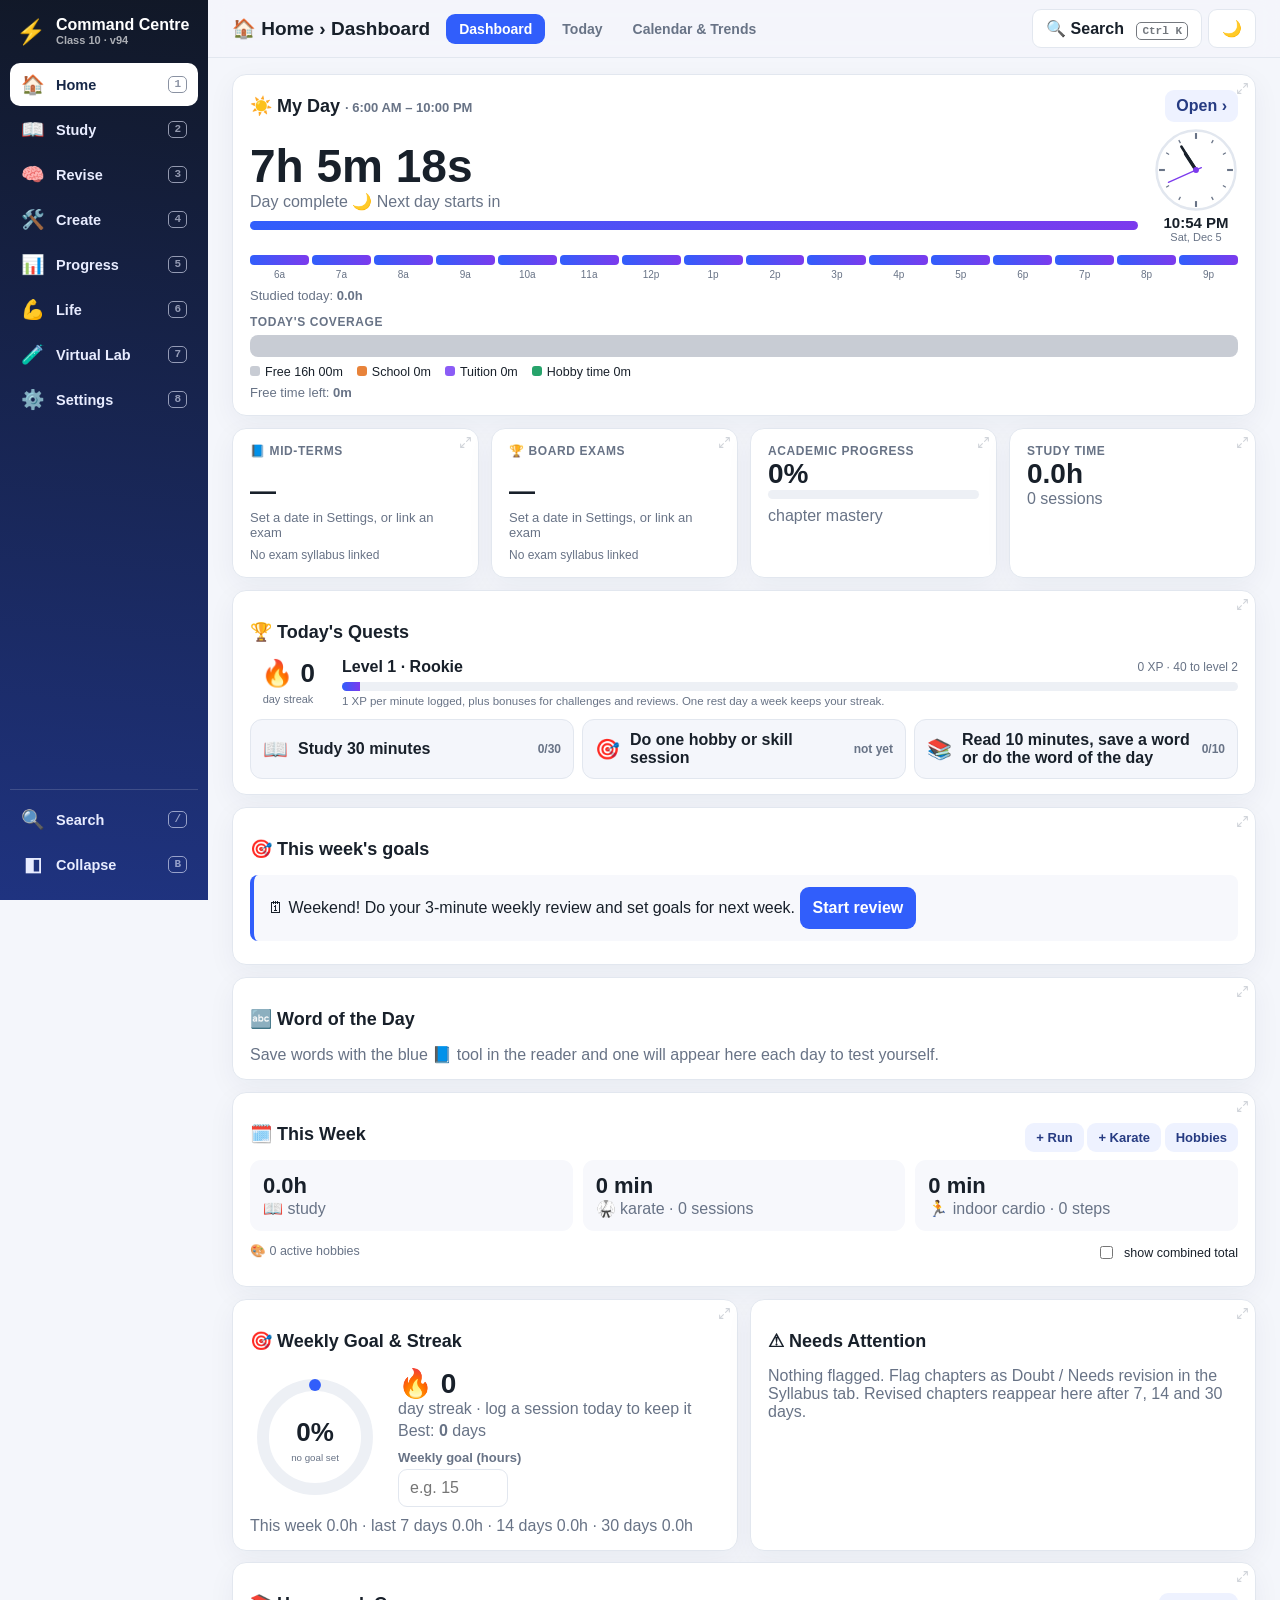
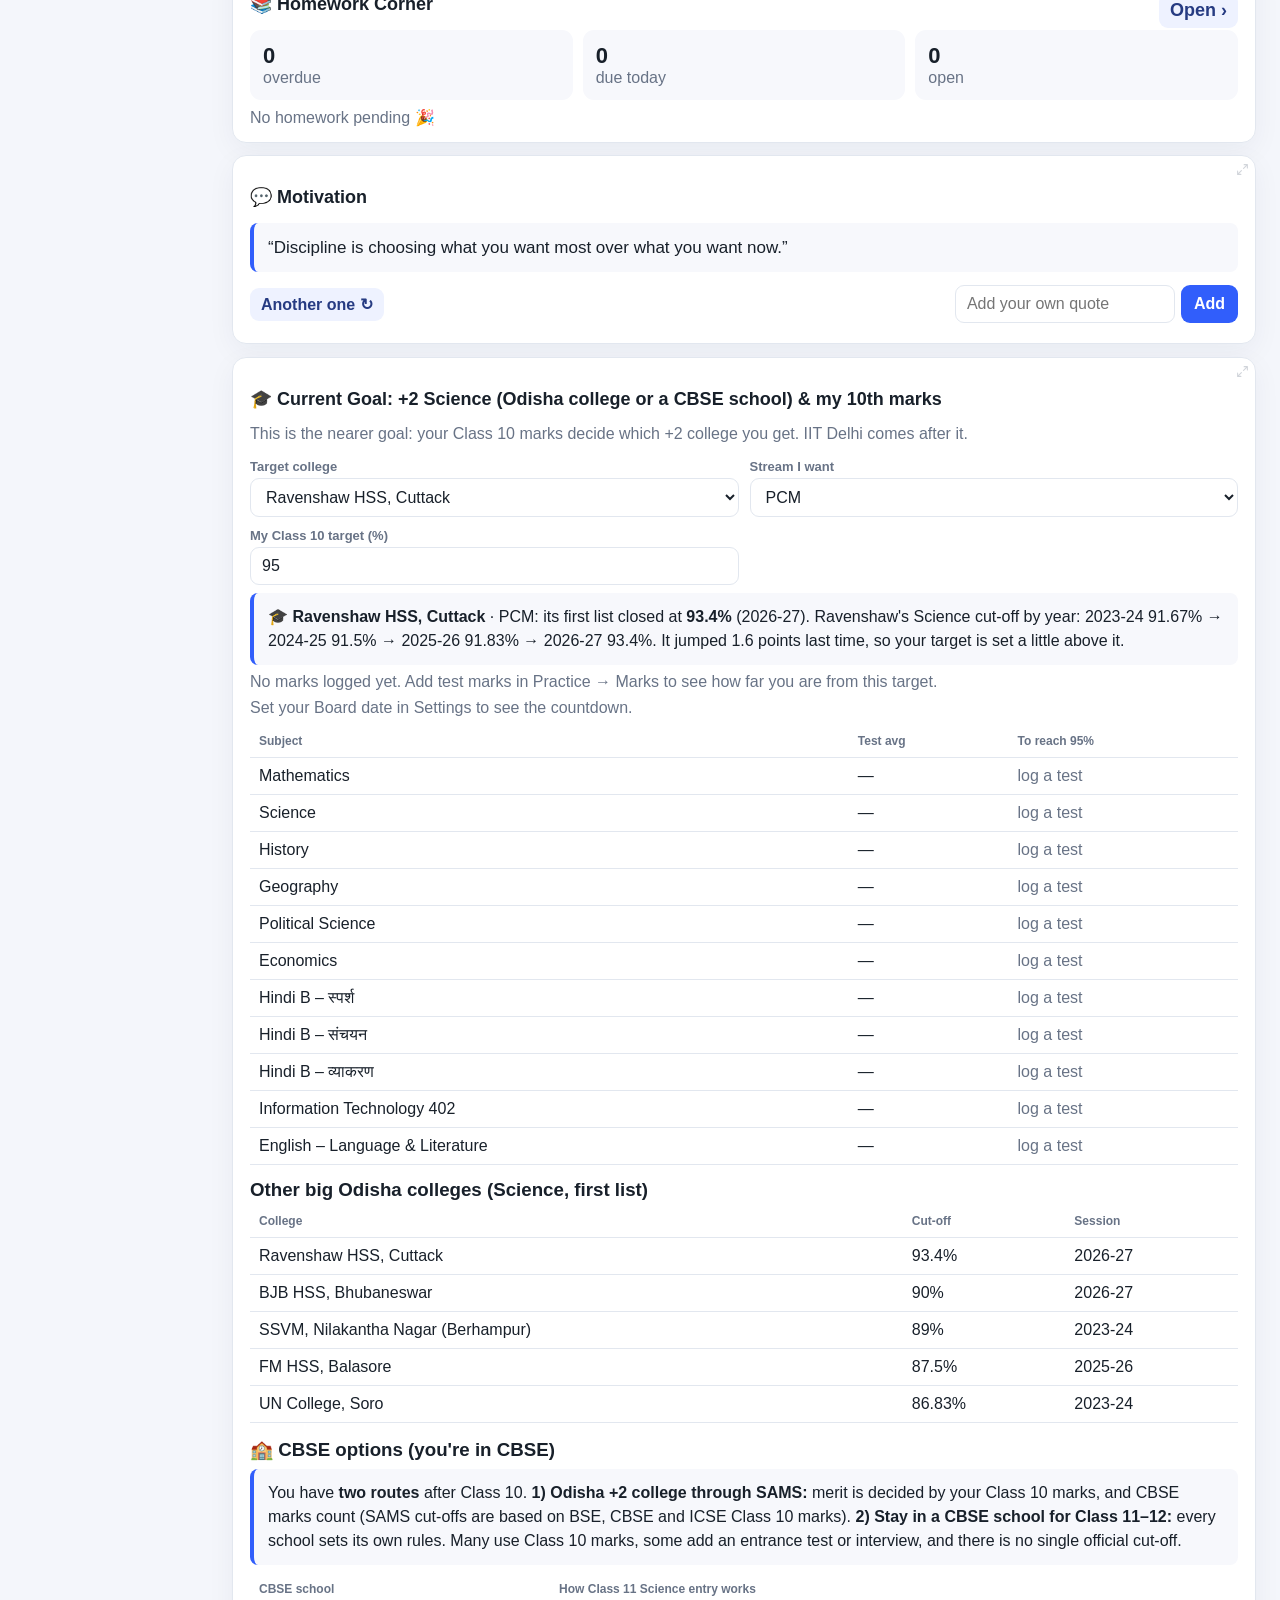
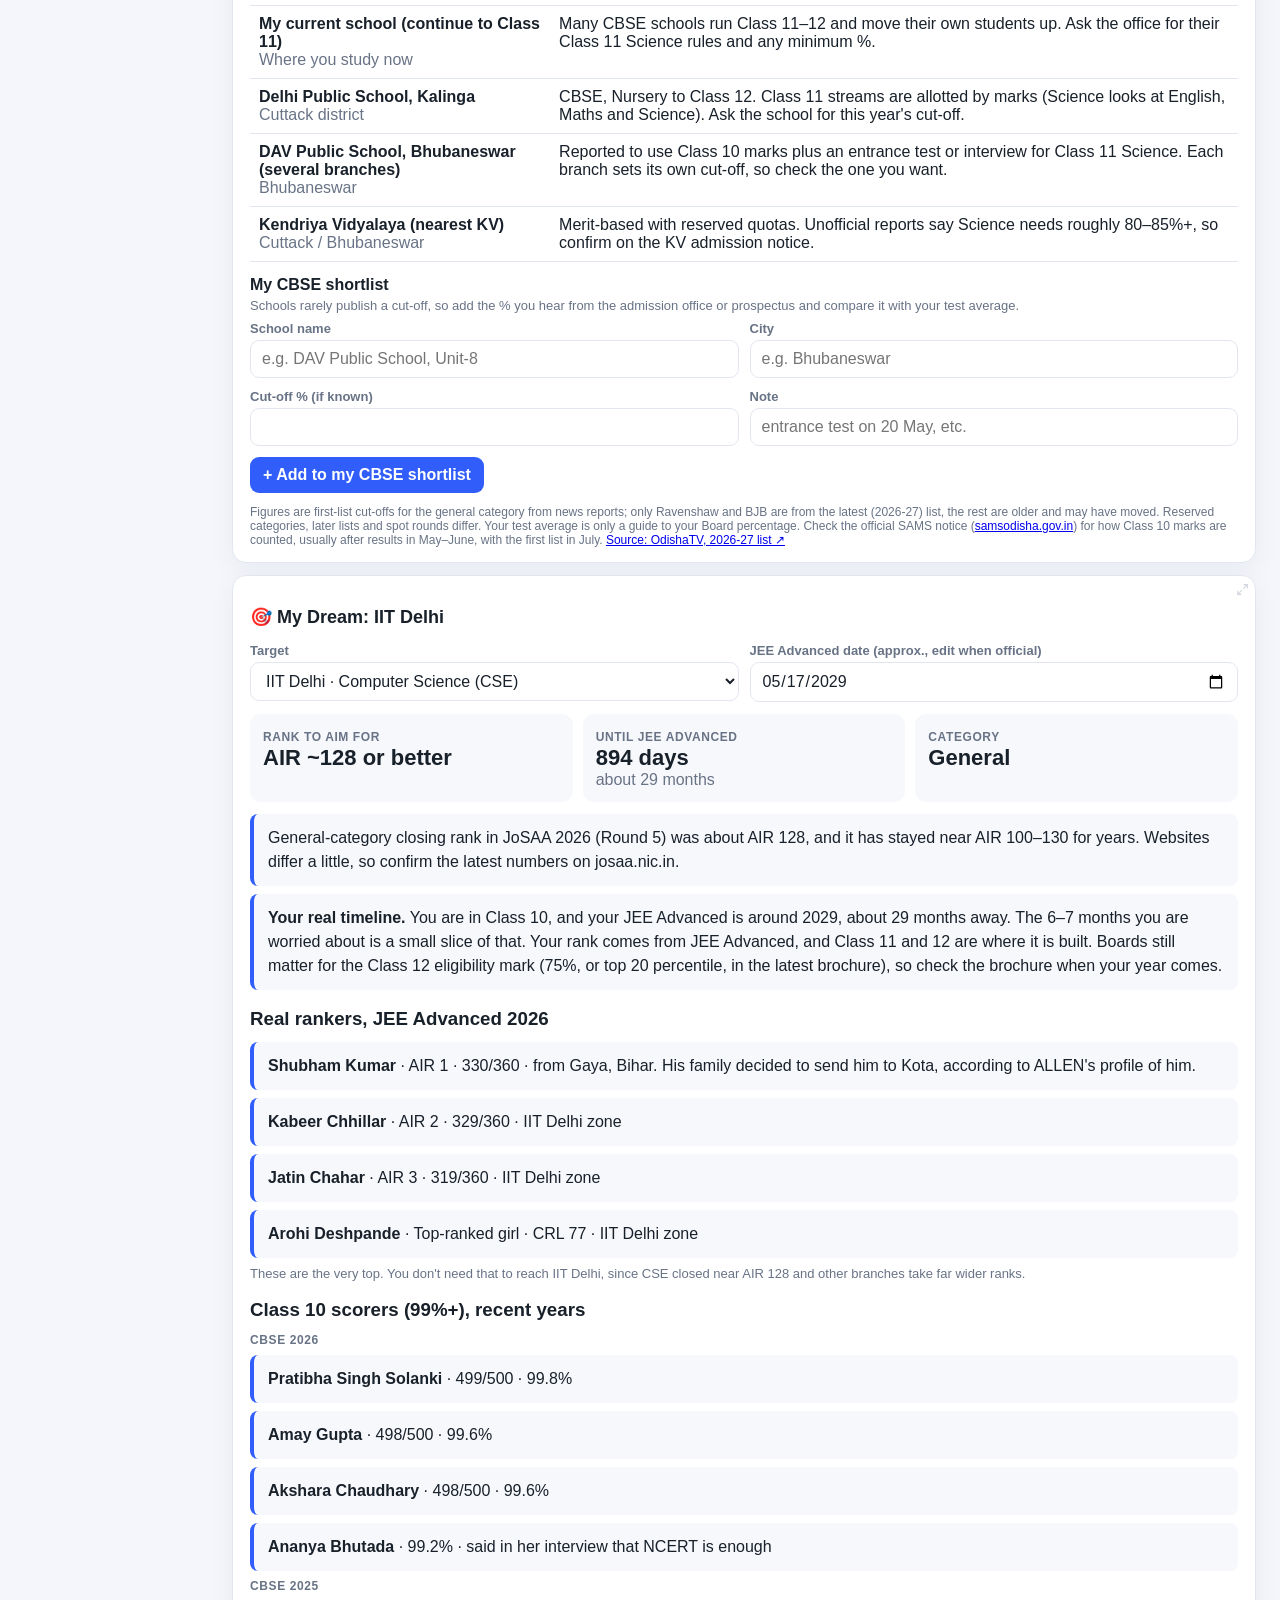
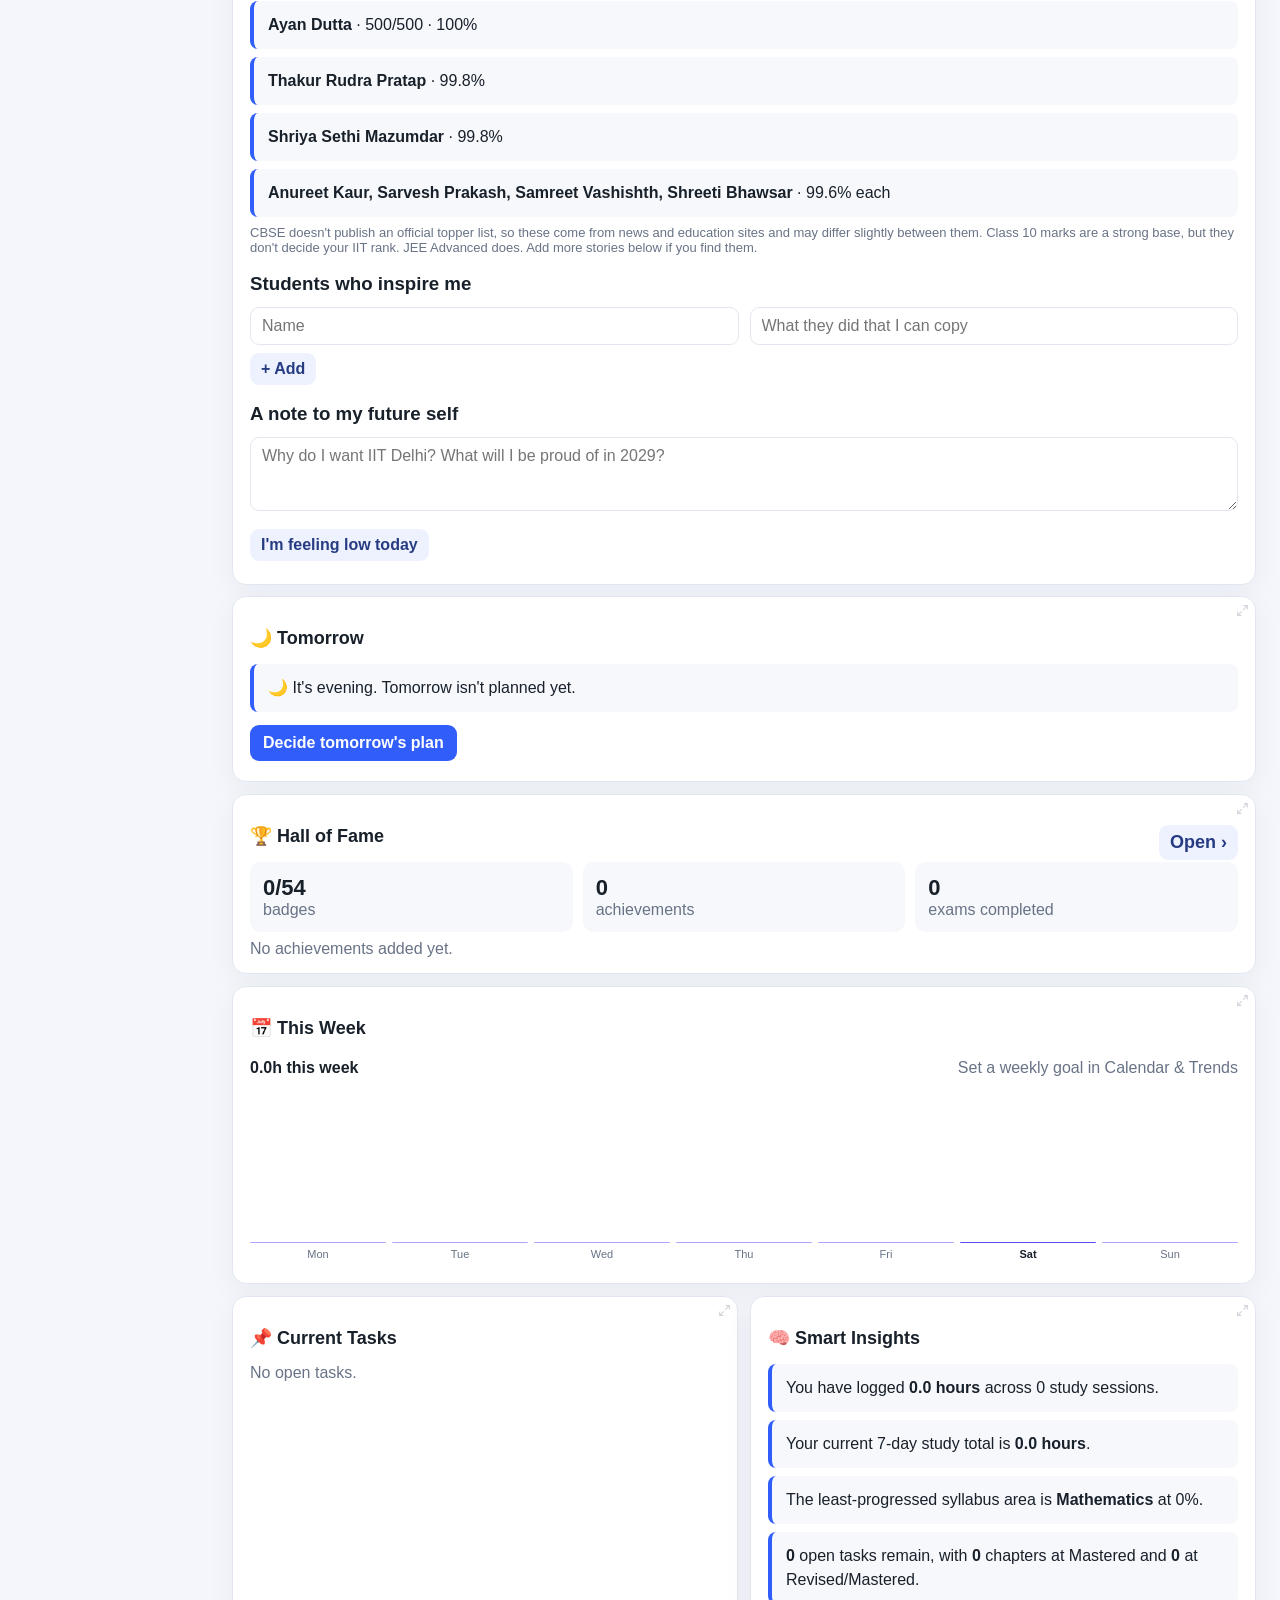
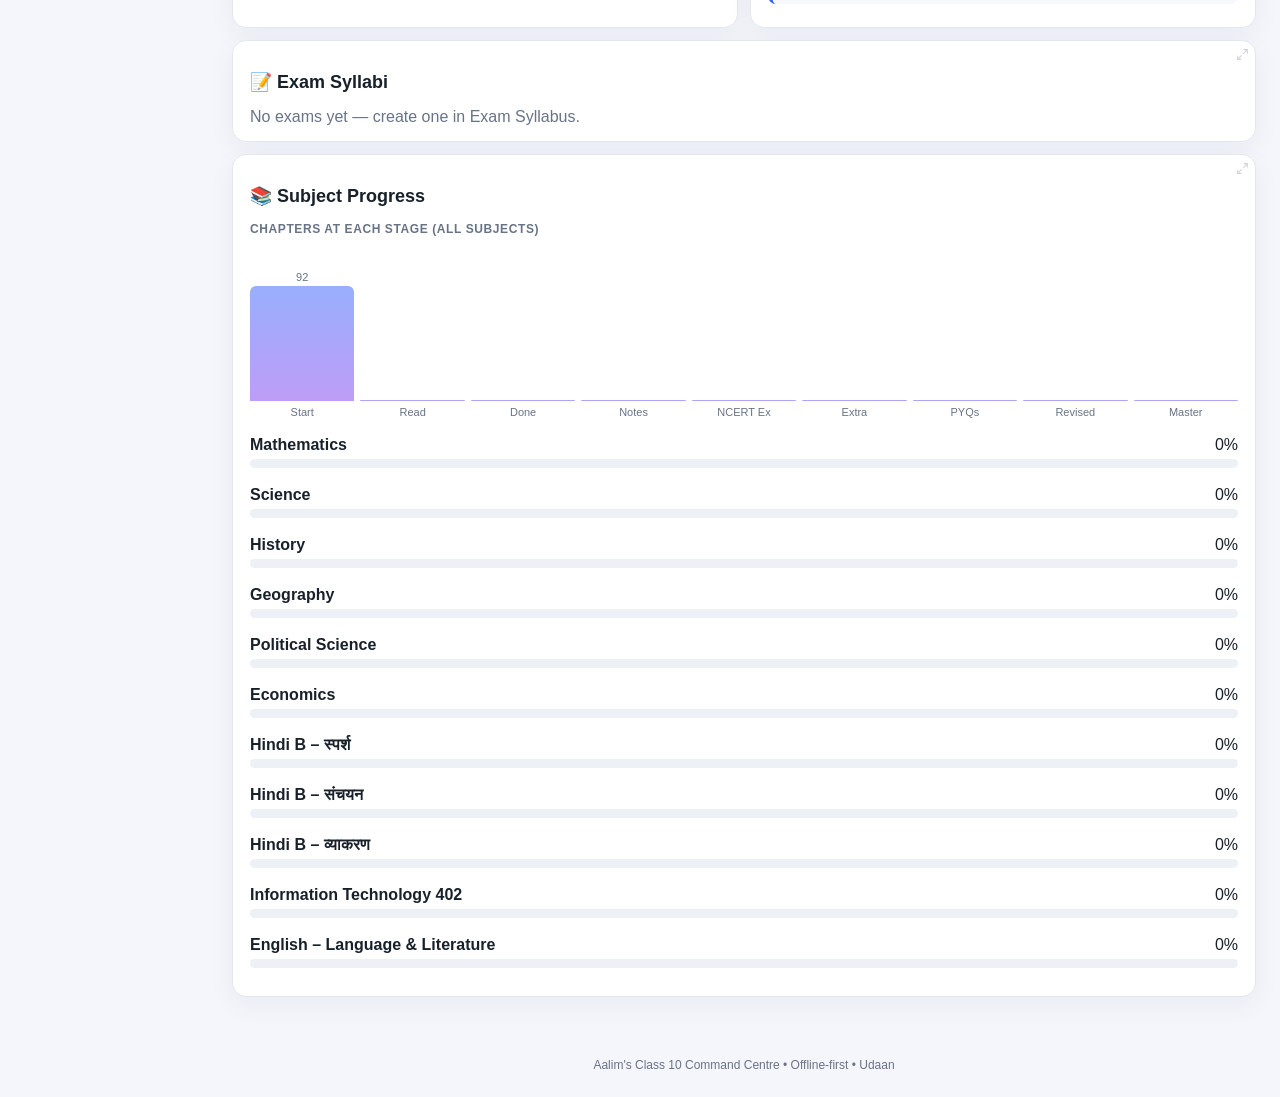
==== commit f190cda9: "v94: professional full-screen multi-tab laboratory — registry architecture, isolated sessions, resea" ====
--- a/index.html
+++ b/index.html
@@ -5020,7 +5020,7 @@
 }
 setTimeout(navInit, 0);
 /* ===== Version label ===== */
-const APP_VERSION = "v93"; // keep in step with CACHE in sw.js
+const APP_VERSION = "v94"; // keep in step with CACHE in sw.js
 function paintVer() { ["appVer", "appVer2"].forEach(id => { const el = $(id); if (el)
     el.textContent = APP_VERSION + (navigator.onLine ? "" : " · offline"); }); }
 window.addEventListener("online", paintVer);
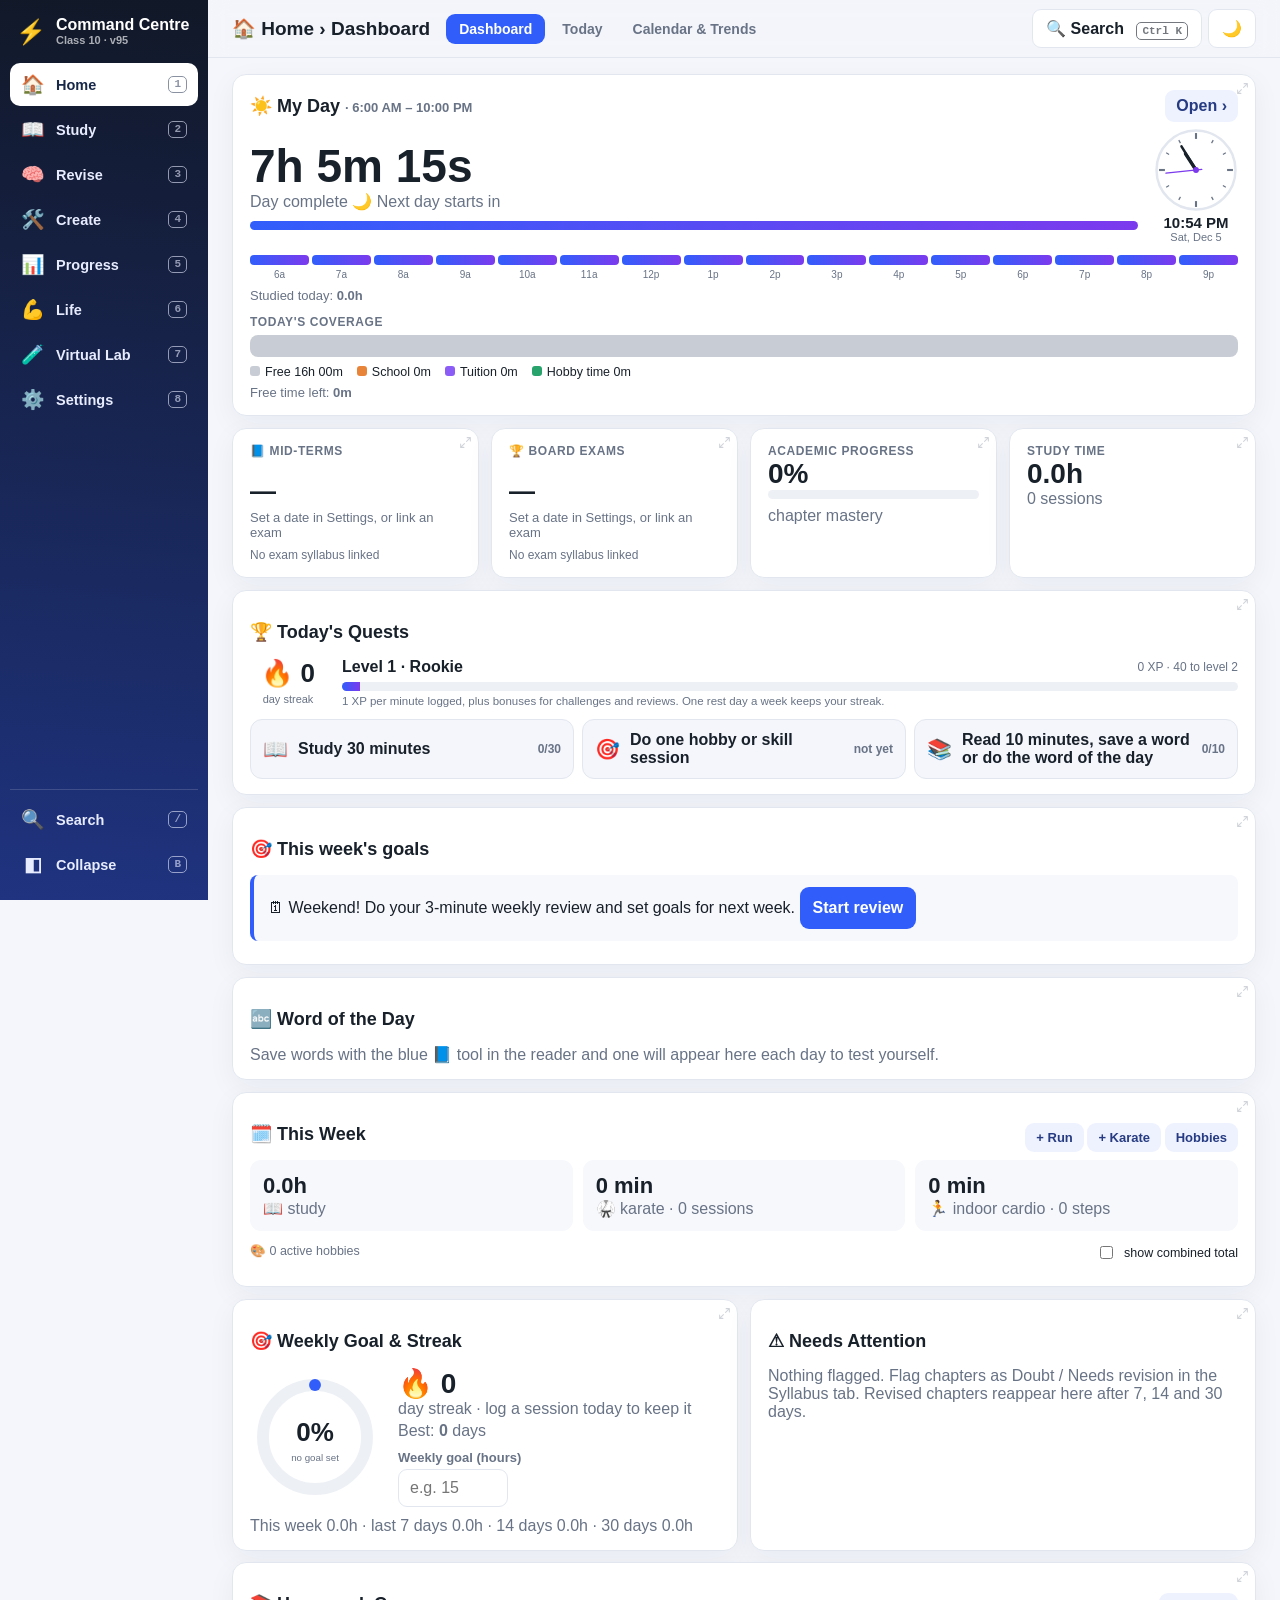
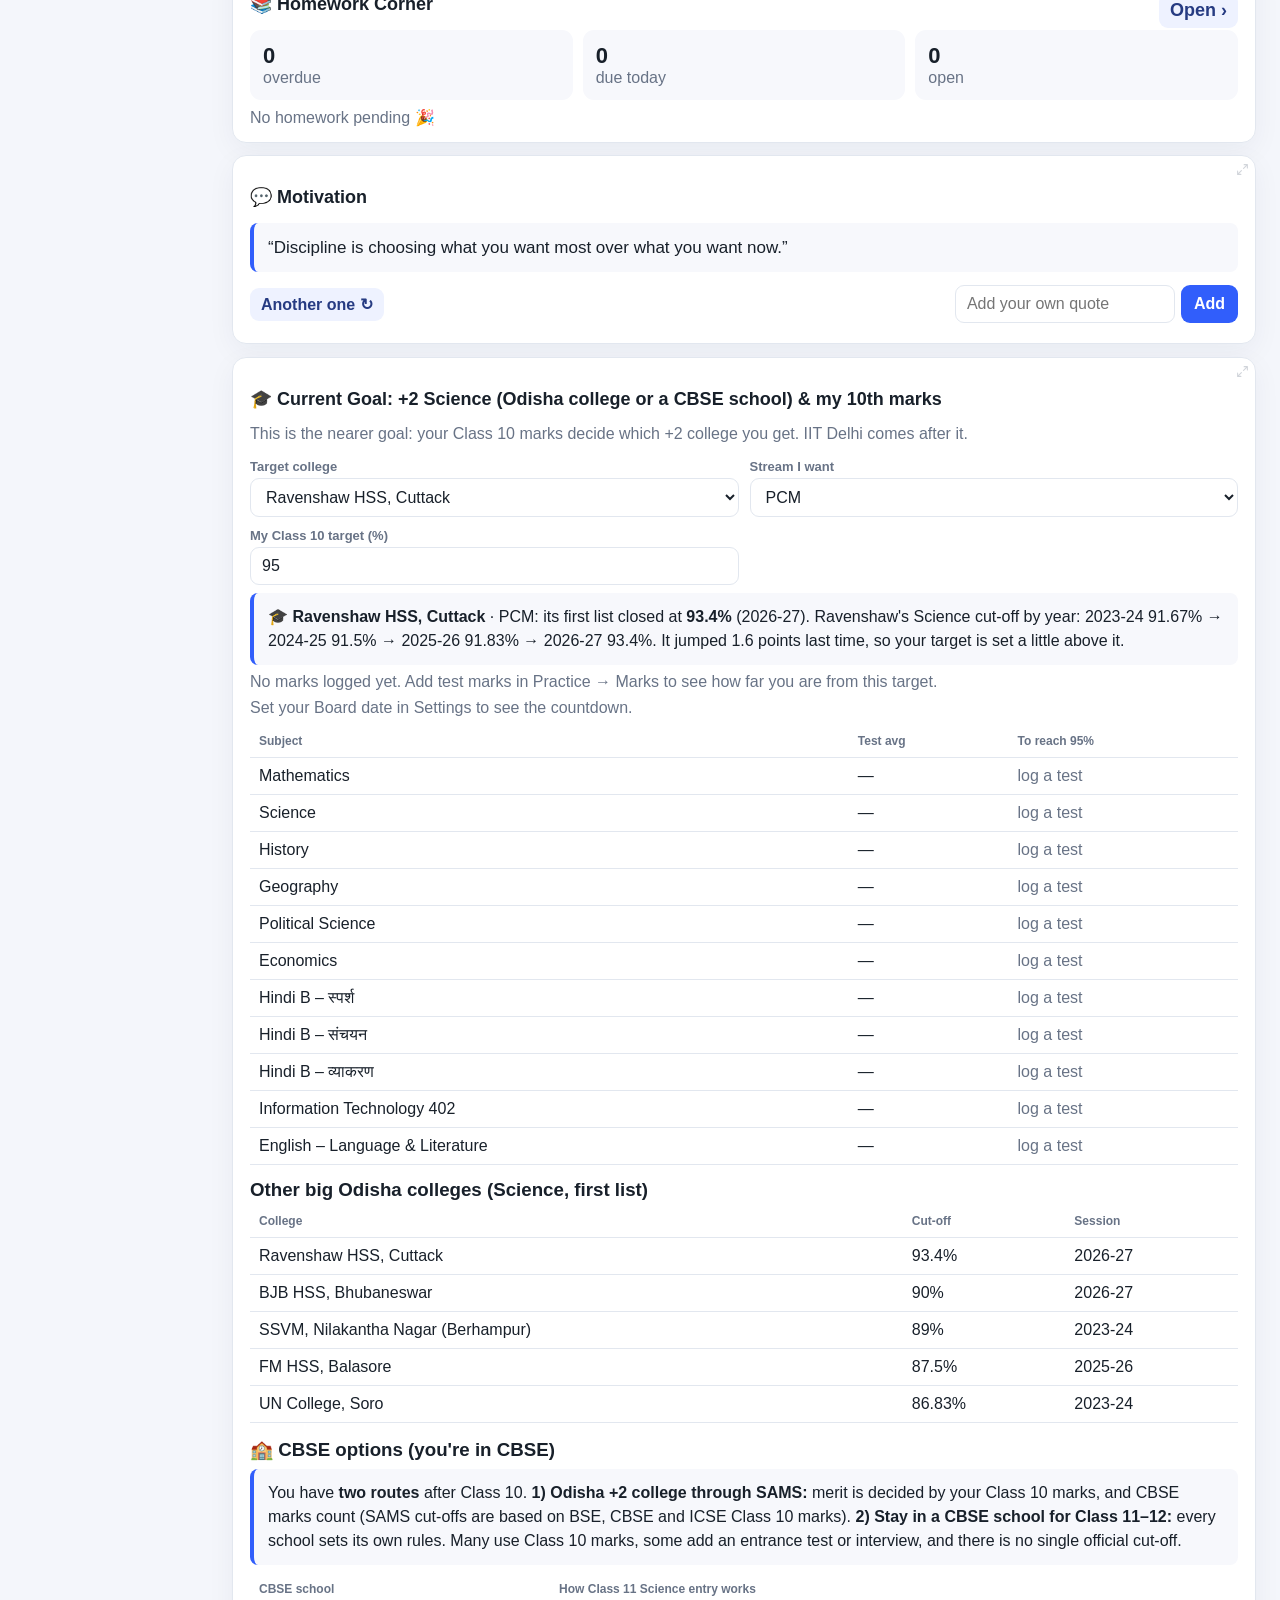
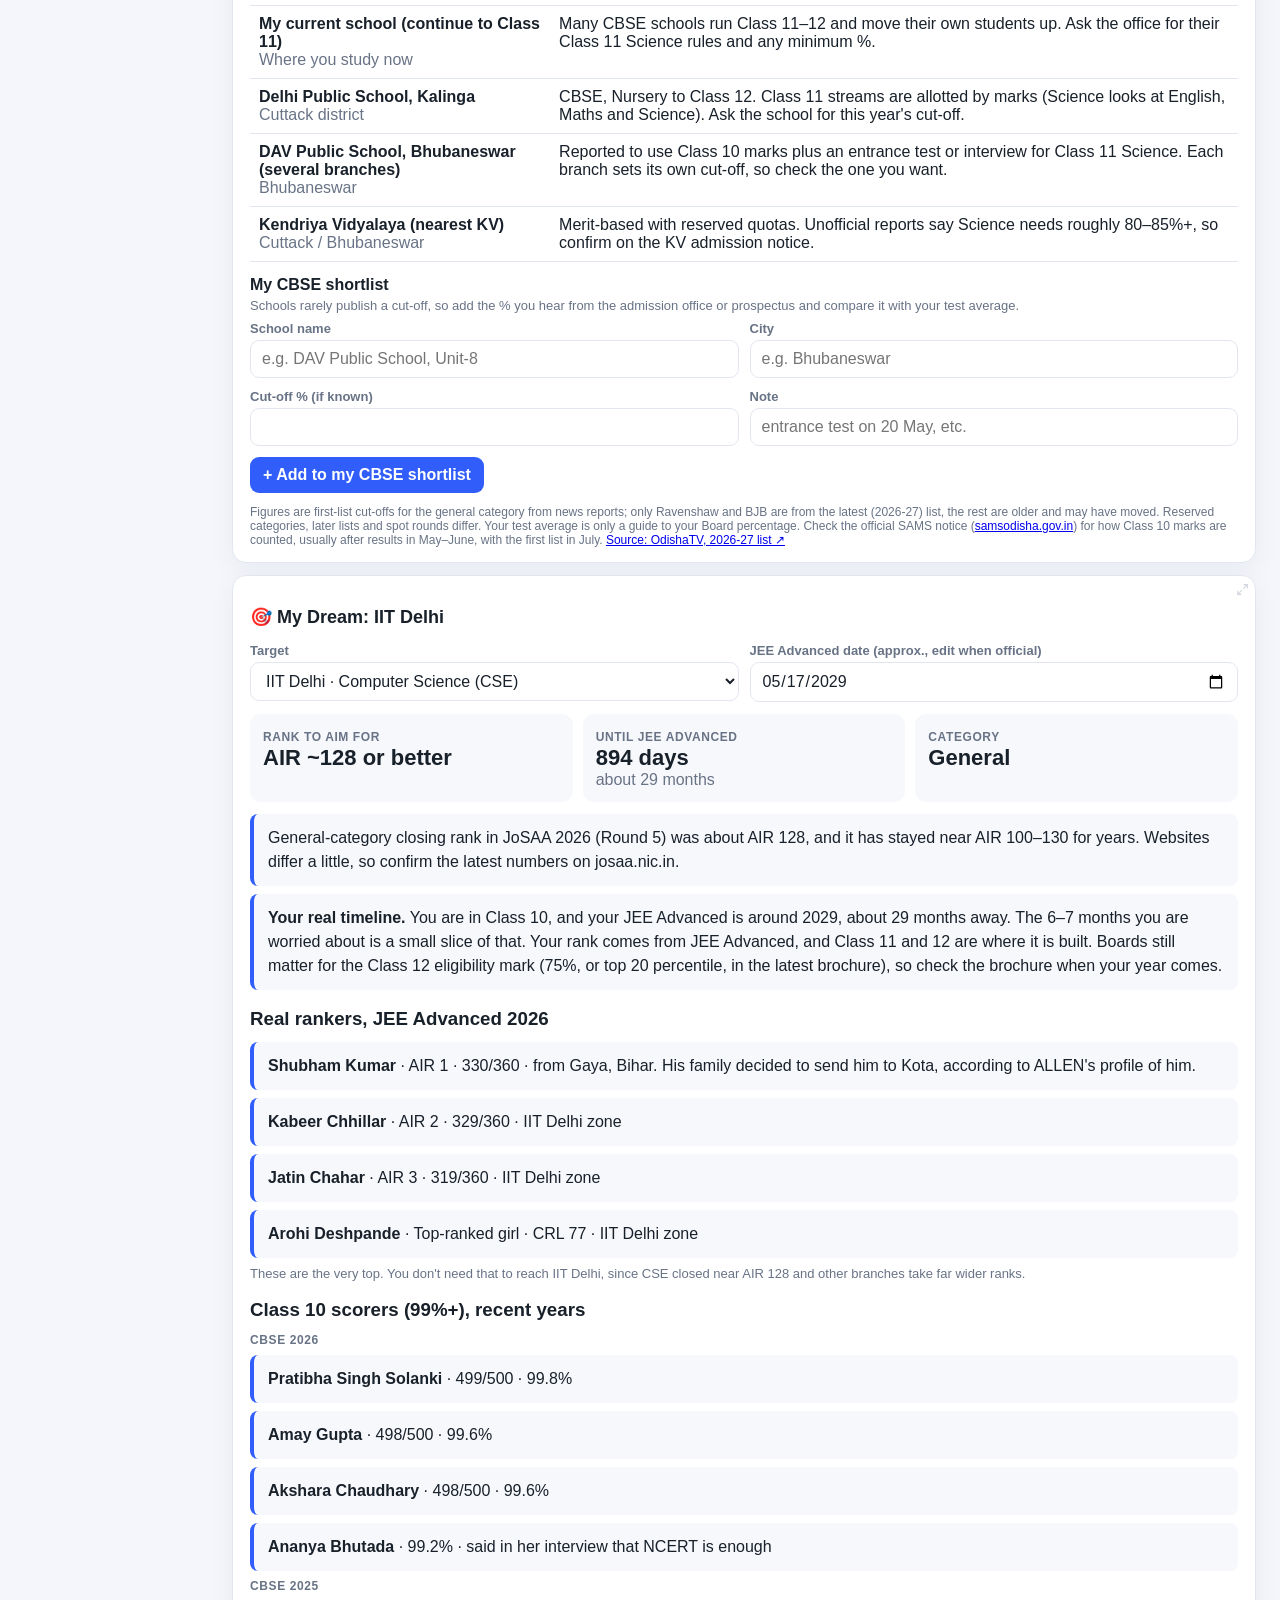
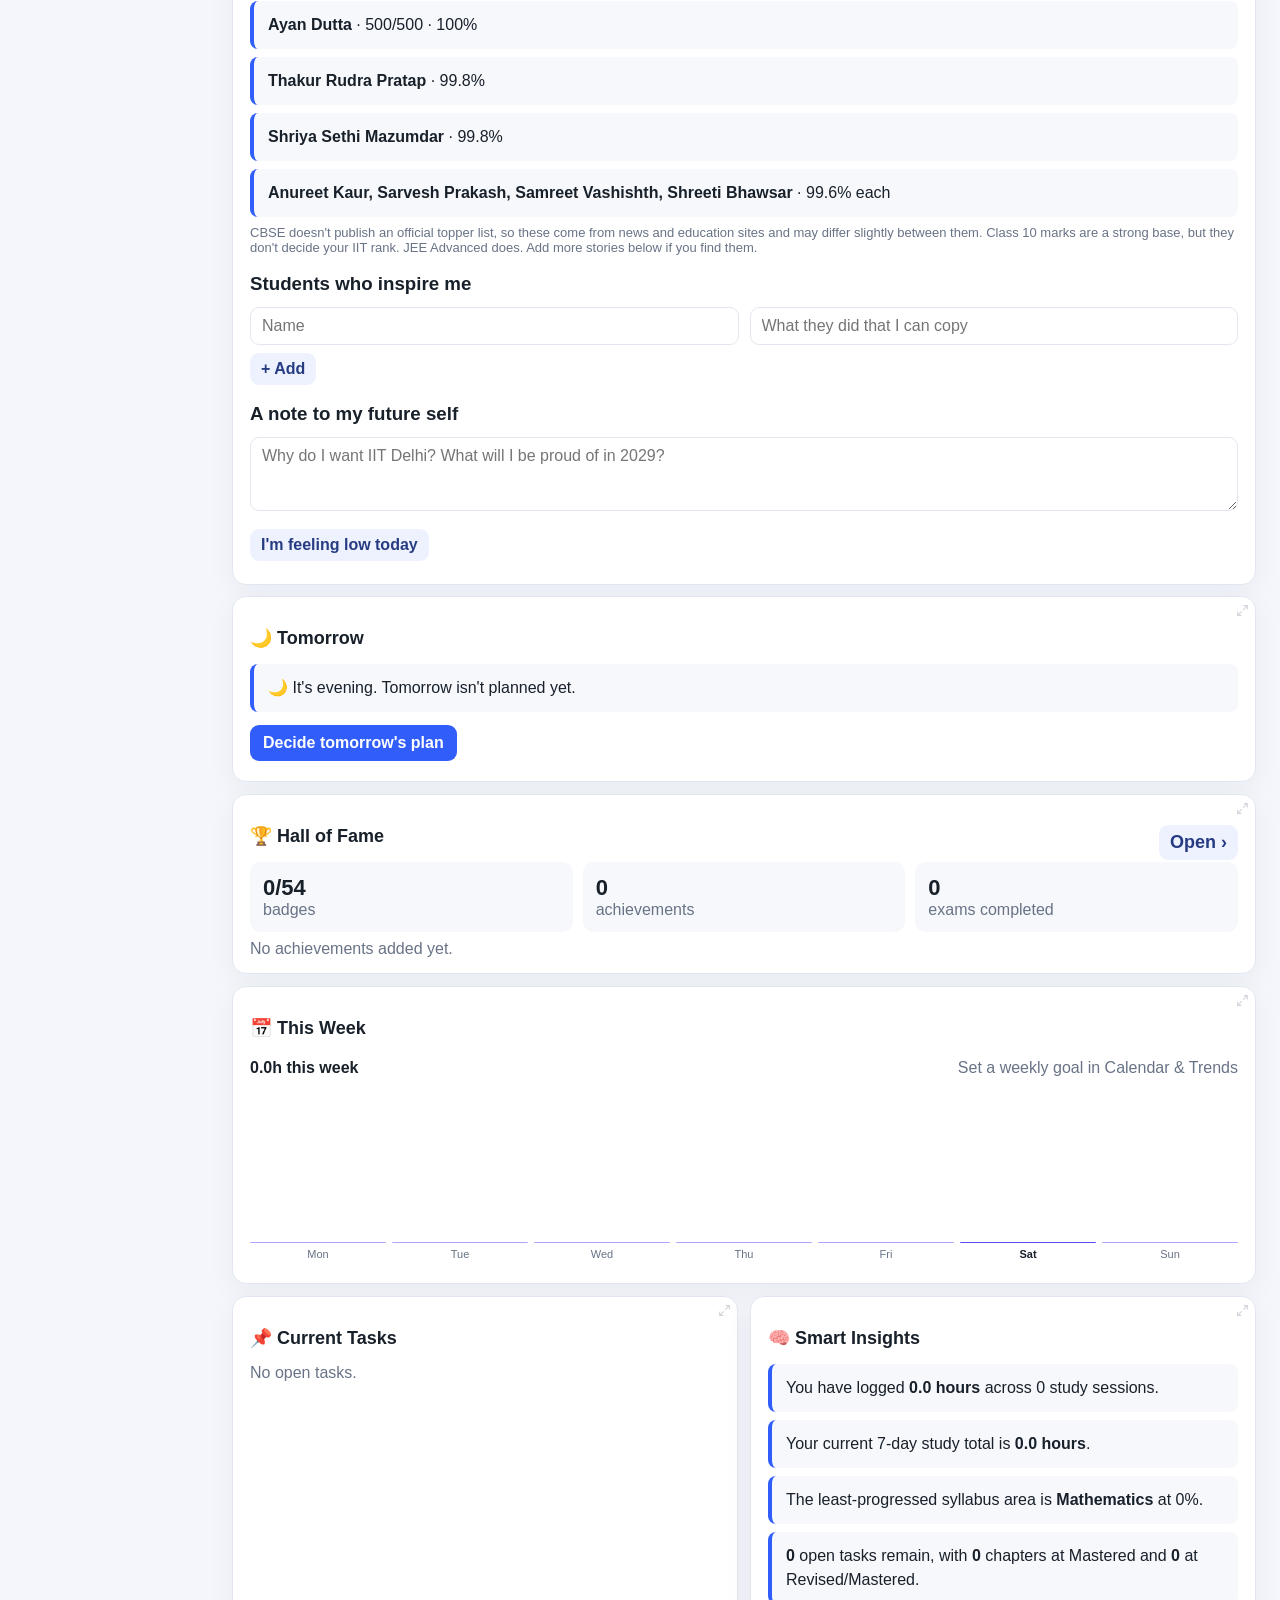
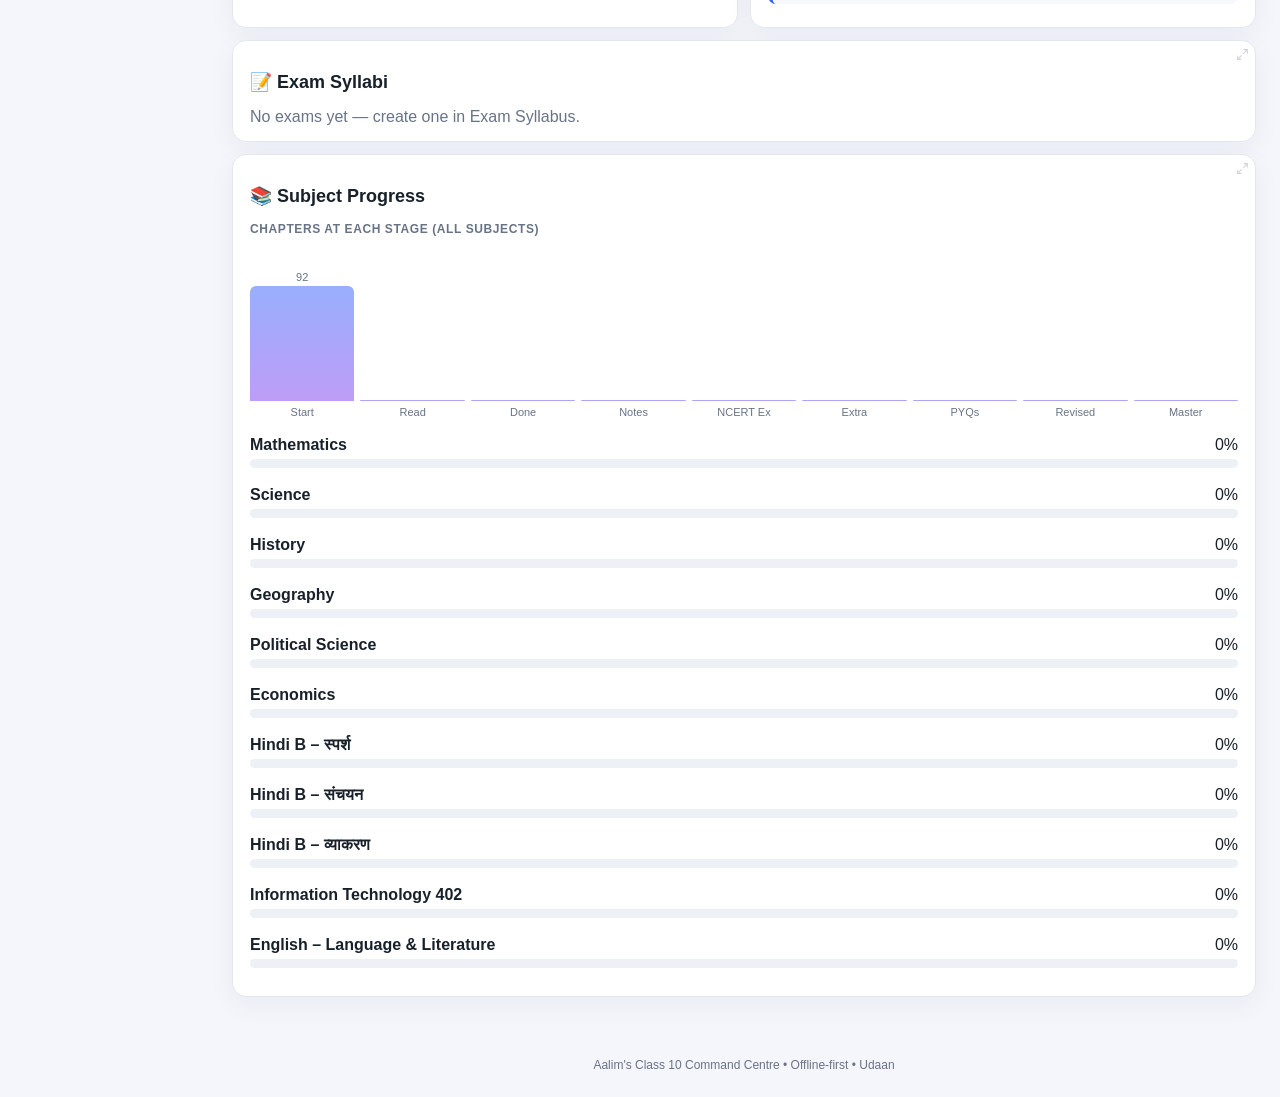
==== commit 9c8d5fbf: "v95: repair chemlab.html style element (duplicate <style> + stray </style> rendered CSS as visible t" ====
--- a/index.html
+++ b/index.html
@@ -5020,7 +5020,7 @@
 }
 setTimeout(navInit, 0);
 /* ===== Version label ===== */
-const APP_VERSION = "v94"; // keep in step with CACHE in sw.js
+const APP_VERSION = "v95"; // keep in step with CACHE in sw.js
 function paintVer() { ["appVer", "appVer2"].forEach(id => { const el = $(id); if (el)
     el.textContent = APP_VERSION + (navigator.onLine ? "" : " · offline"); }); }
 window.addEventListener("online", paintVer);
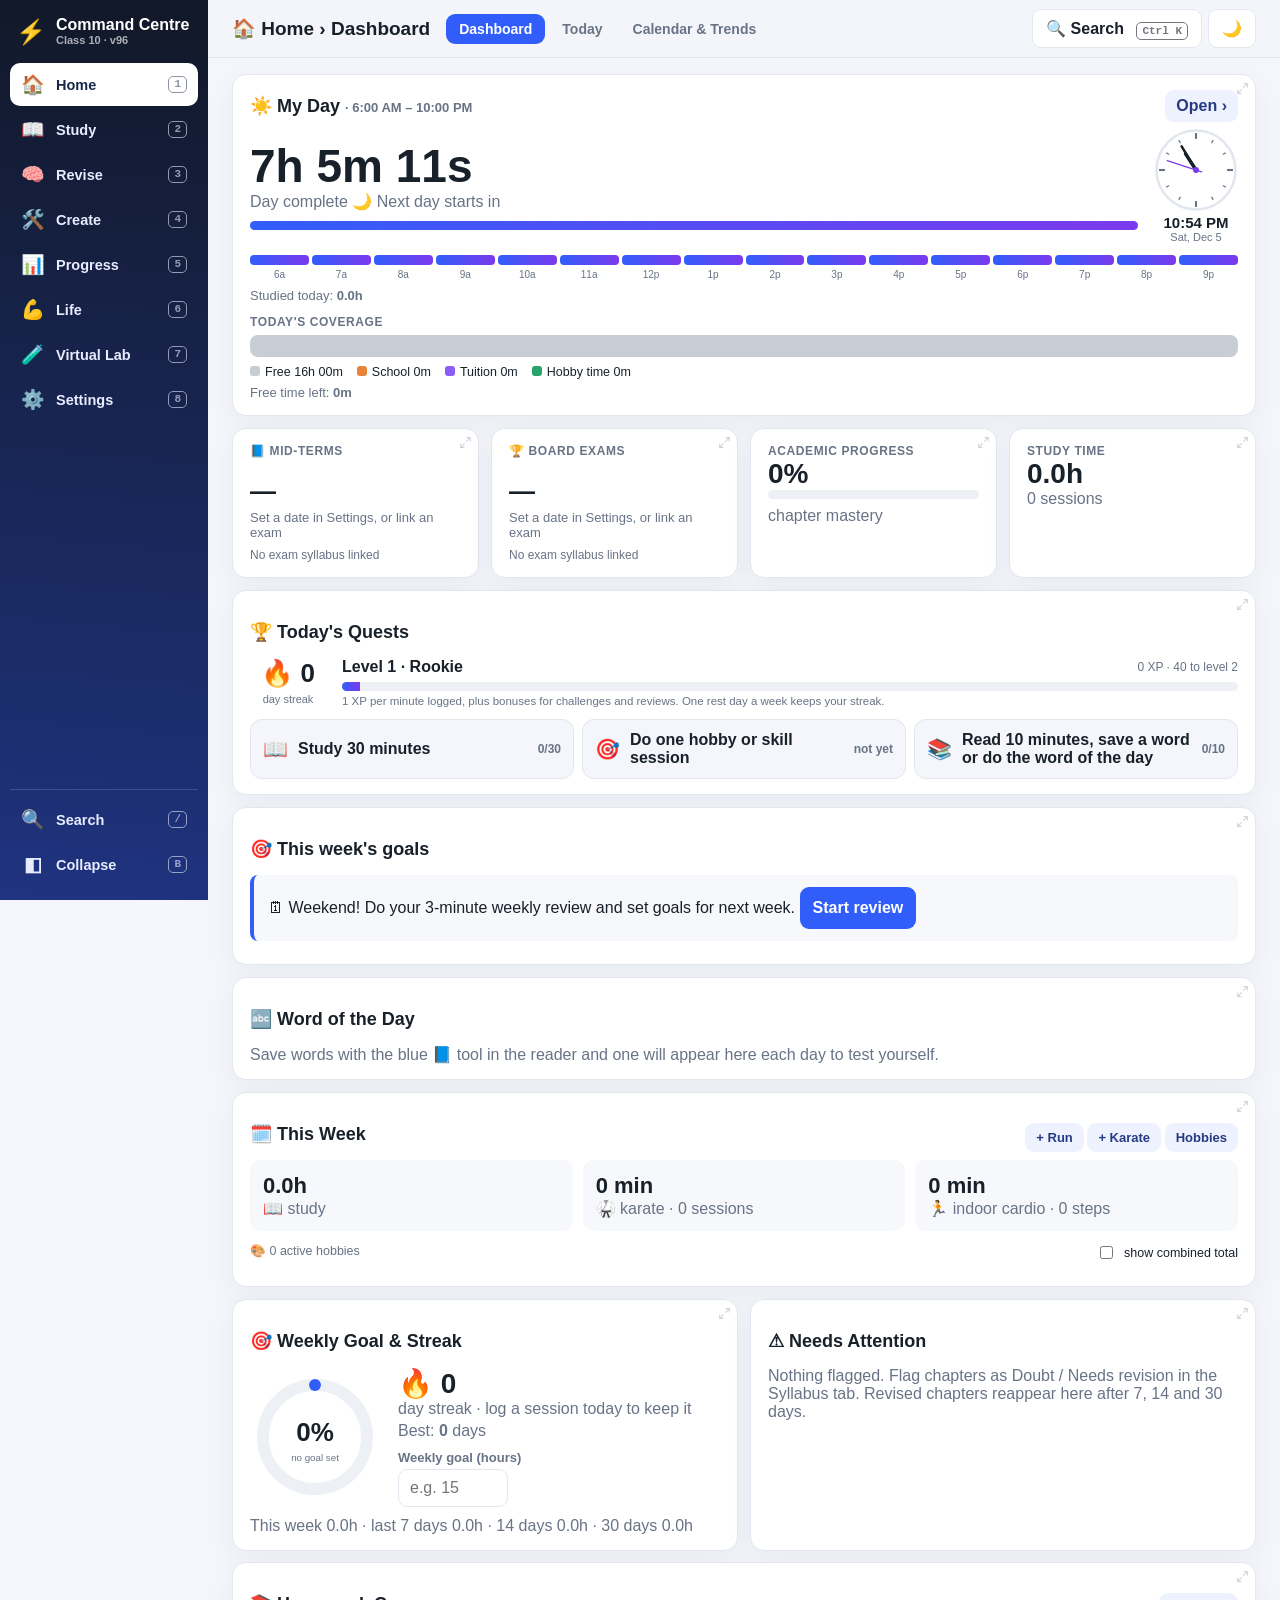
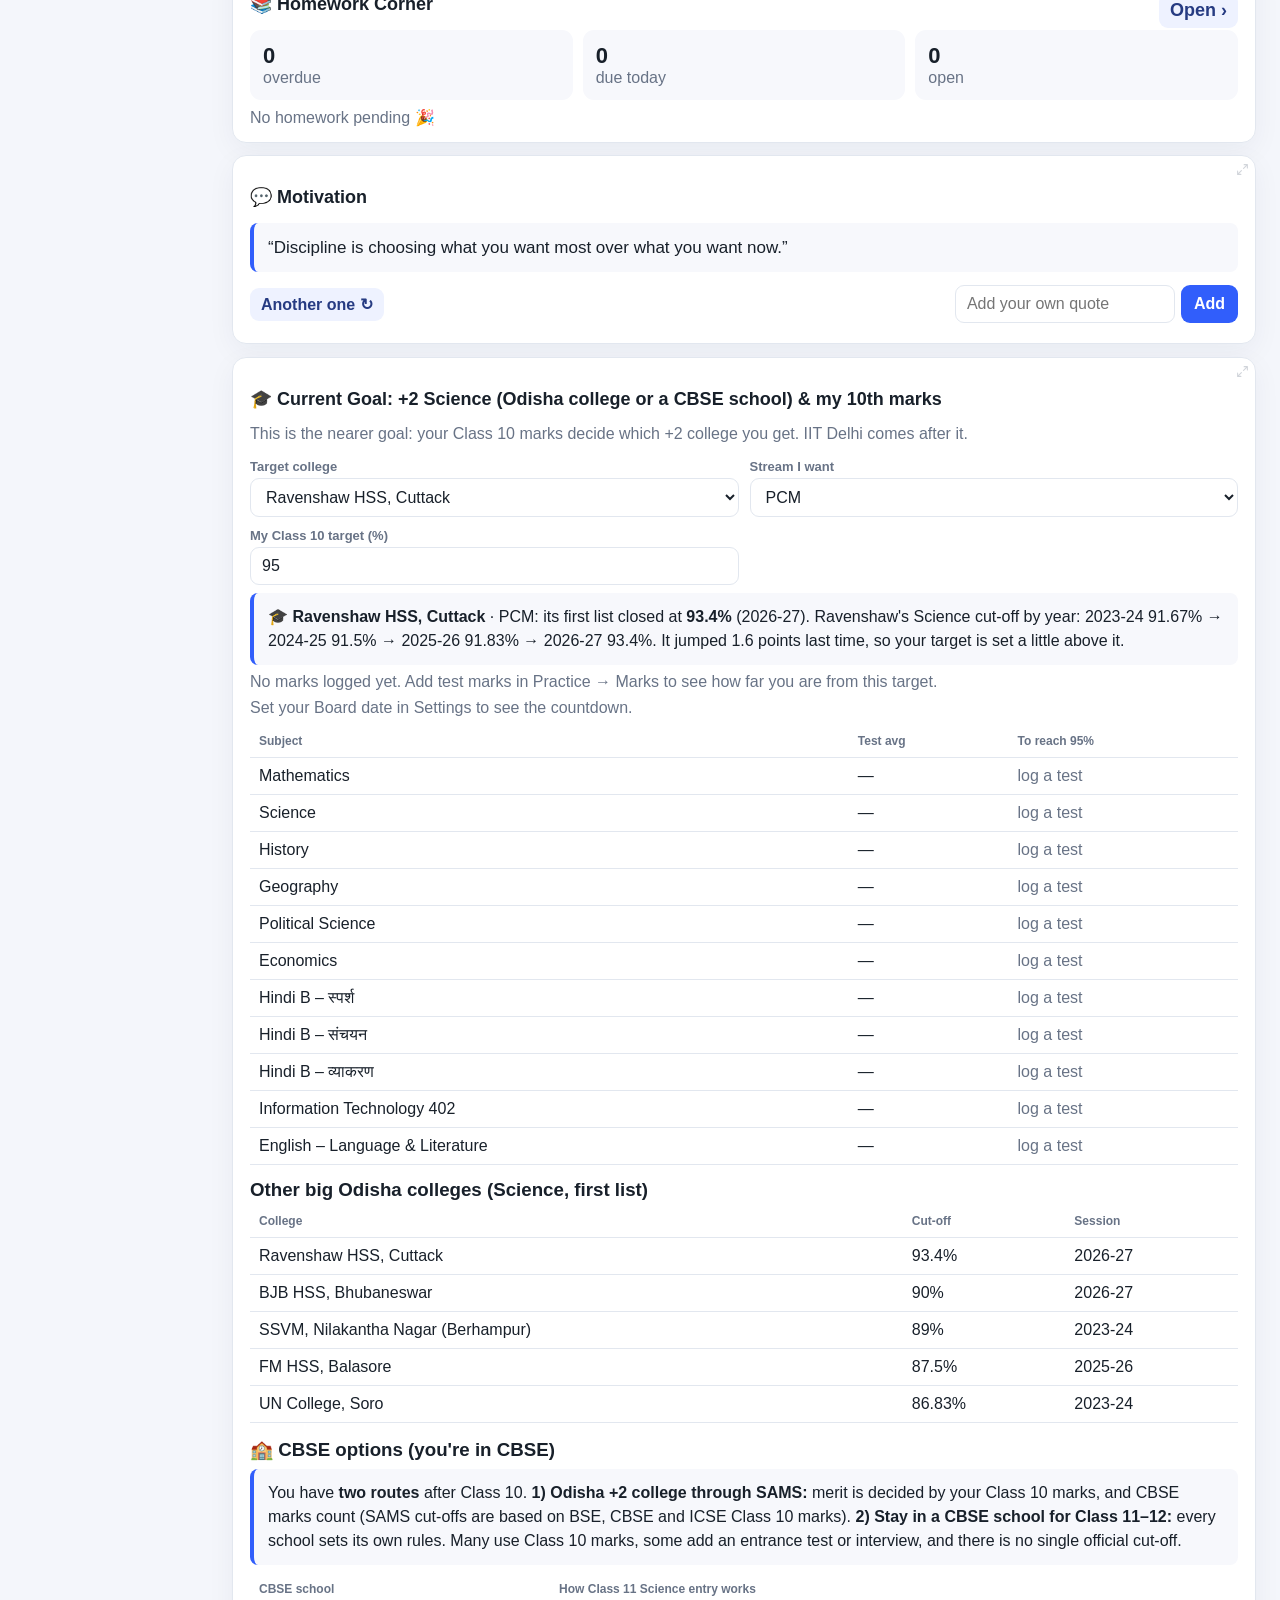
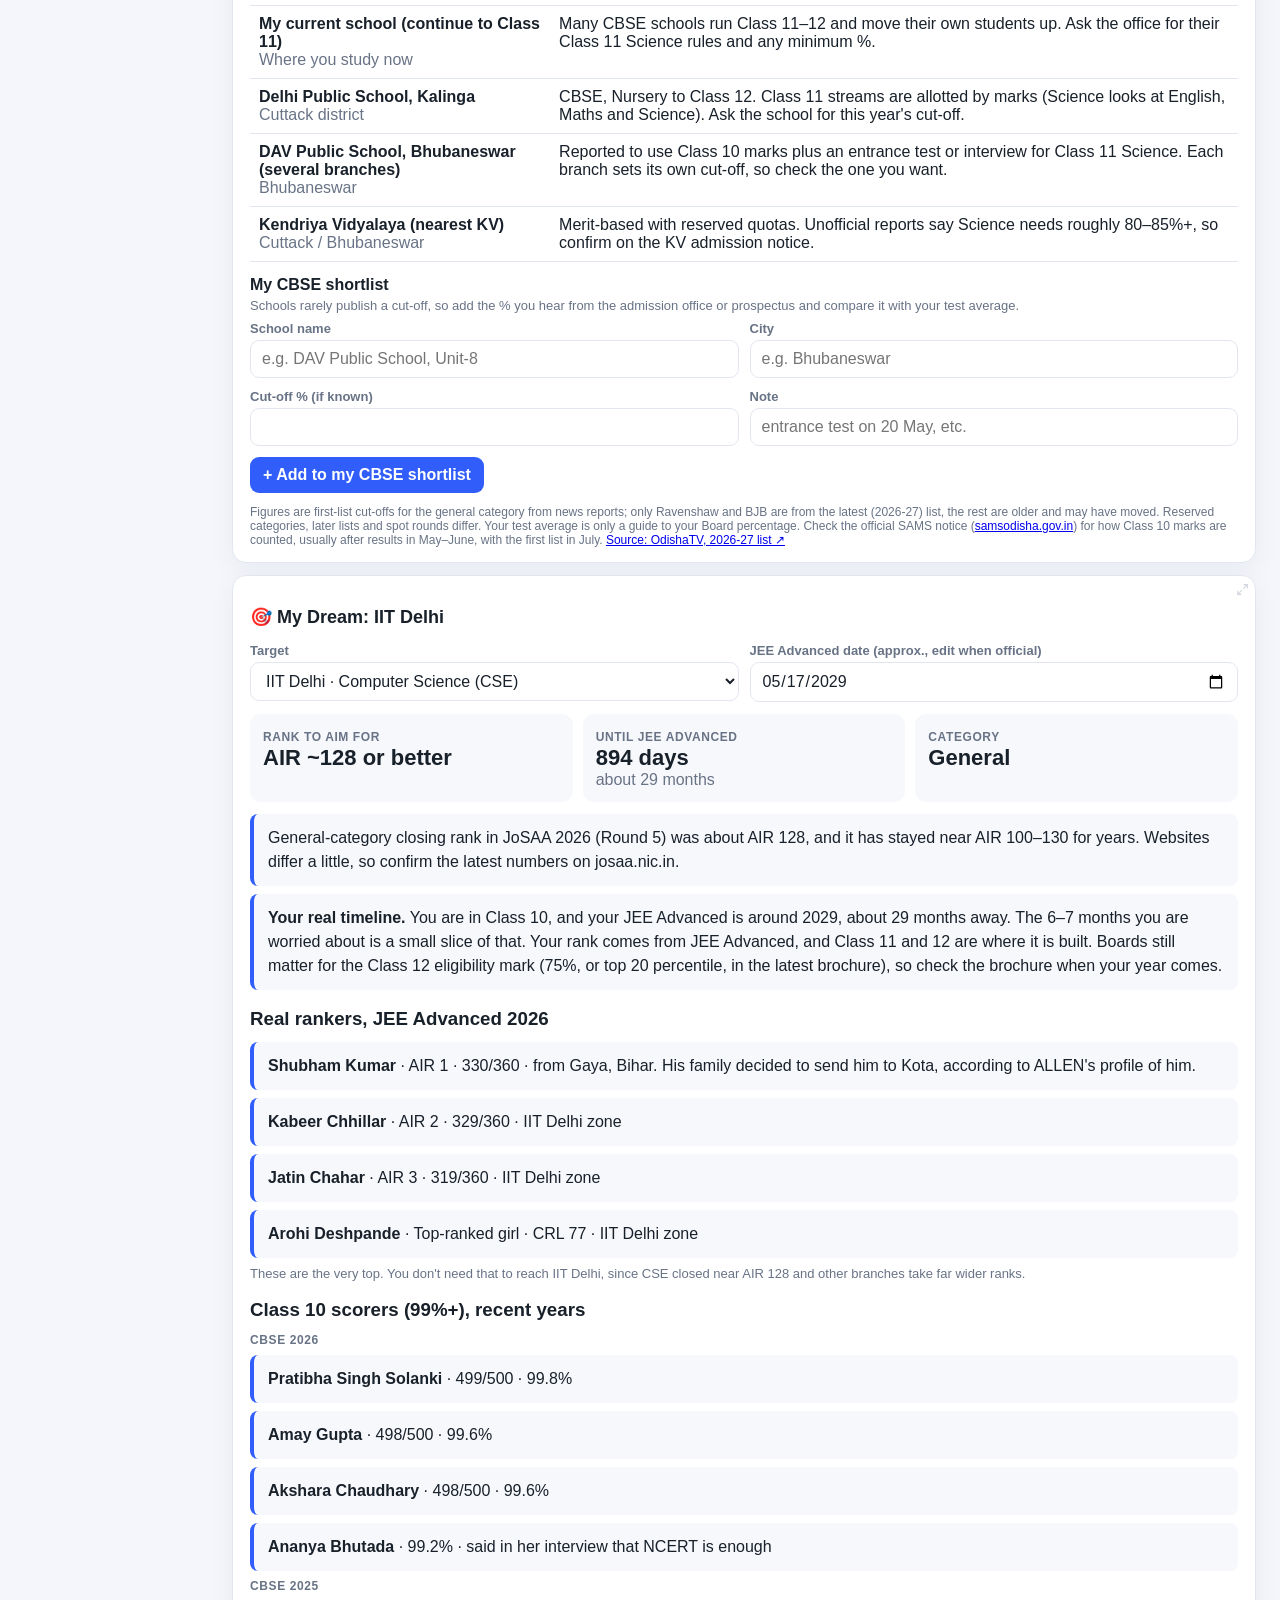
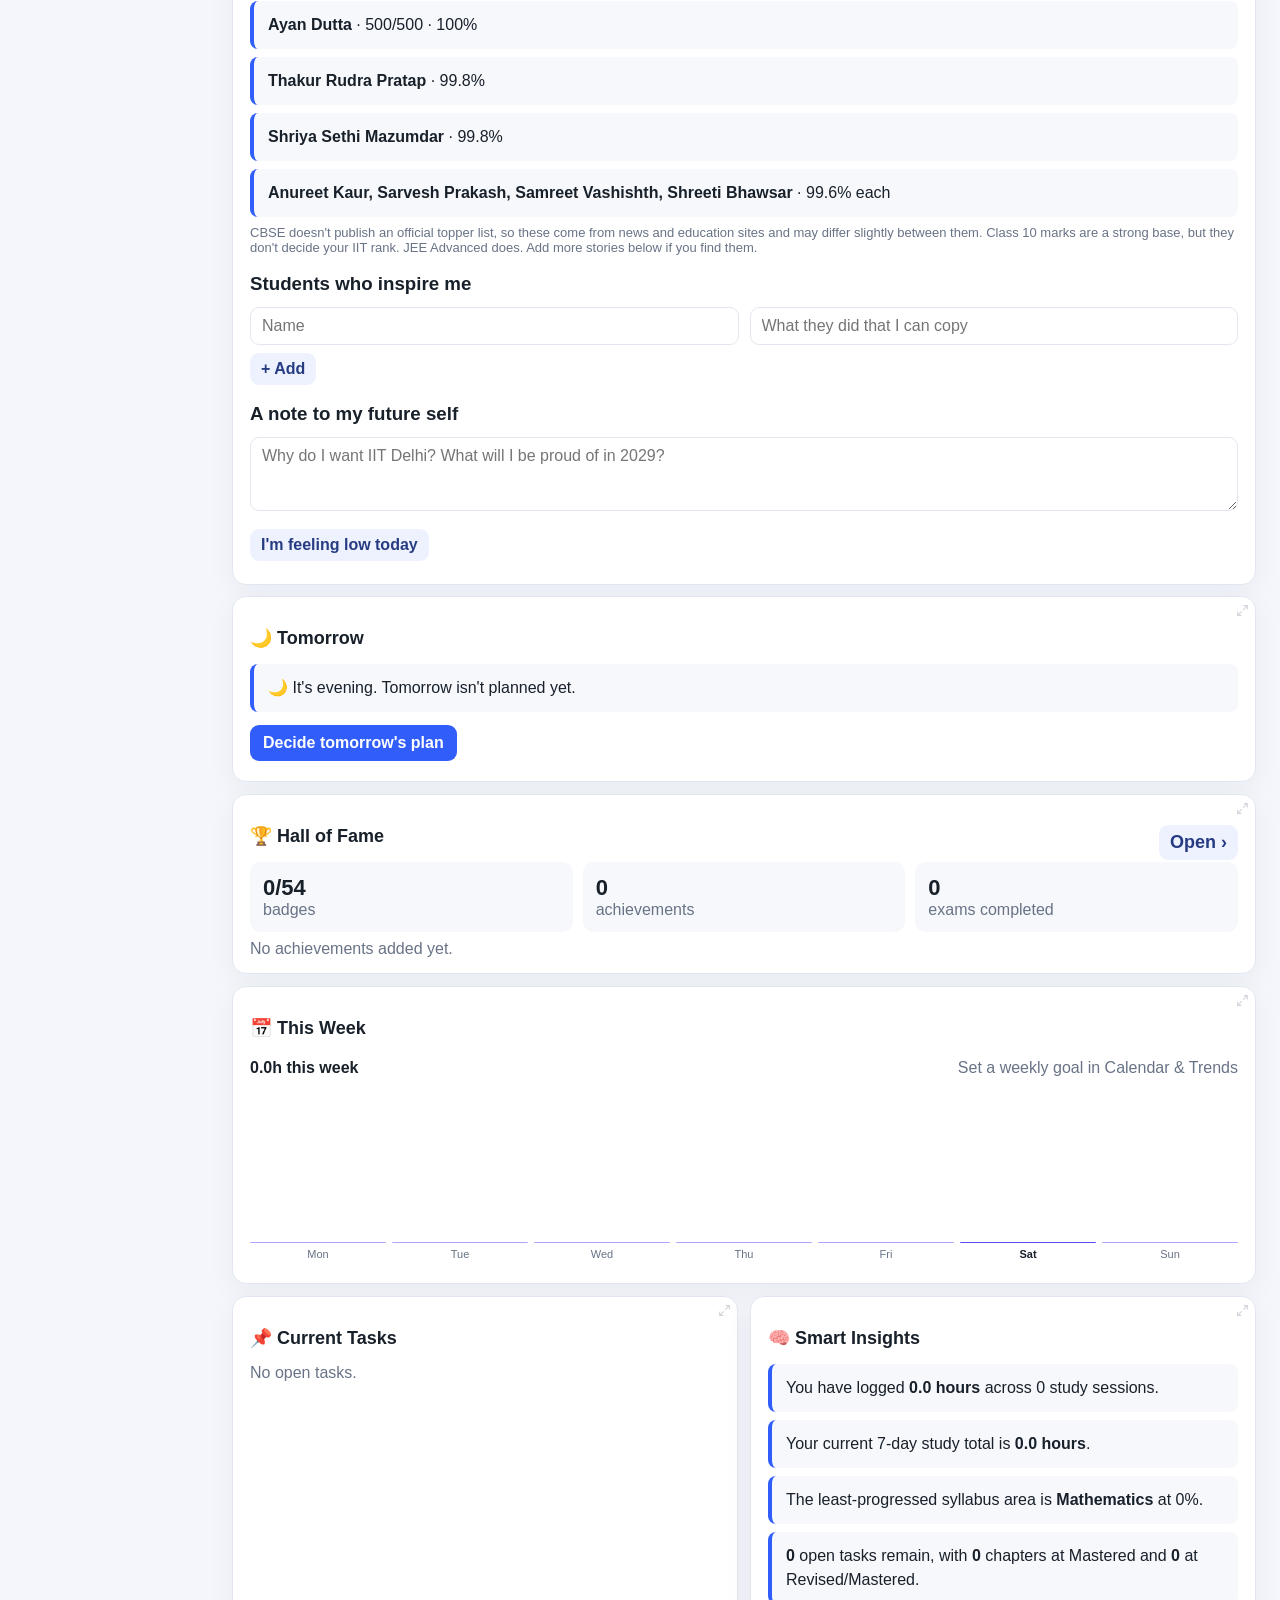
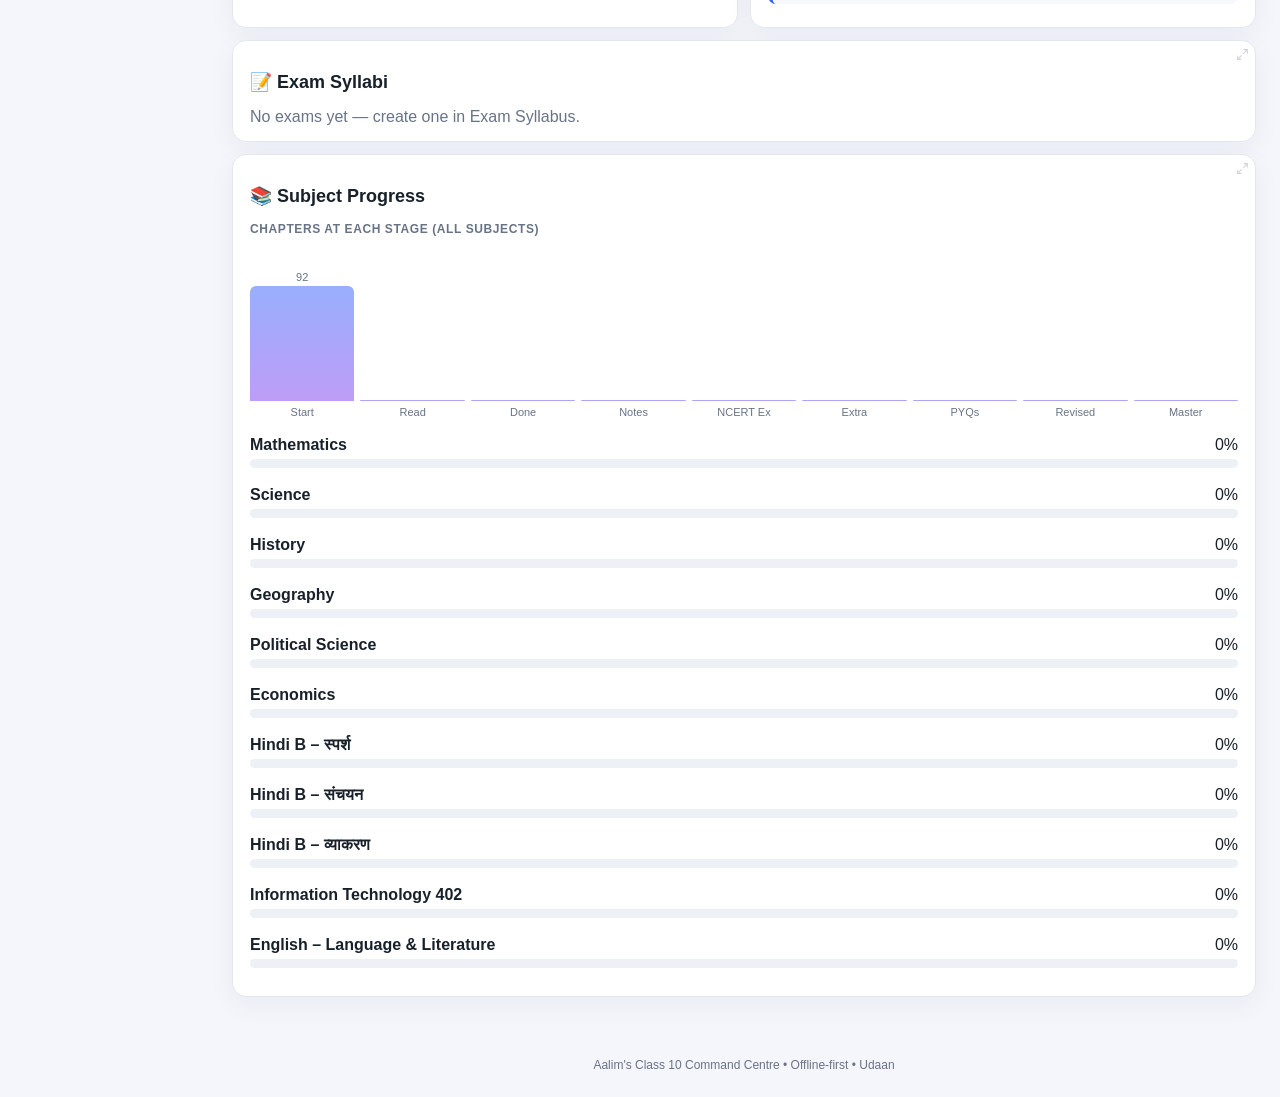
==== commit 04a0f225: "v96: fix blank experiment viewports — buildView built into a detached div never attached to ses.el; " ====
--- a/index.html
+++ b/index.html
@@ -5020,7 +5020,7 @@
 }
 setTimeout(navInit, 0);
 /* ===== Version label ===== */
-const APP_VERSION = "v95"; // keep in step with CACHE in sw.js
+const APP_VERSION = "v96"; // keep in step with CACHE in sw.js
 function paintVer() { ["appVer", "appVer2"].forEach(id => { const el = $(id); if (el)
     el.textContent = APP_VERSION + (navigator.onLine ? "" : " · offline"); }); }
 window.addEventListener("online", paintVer);
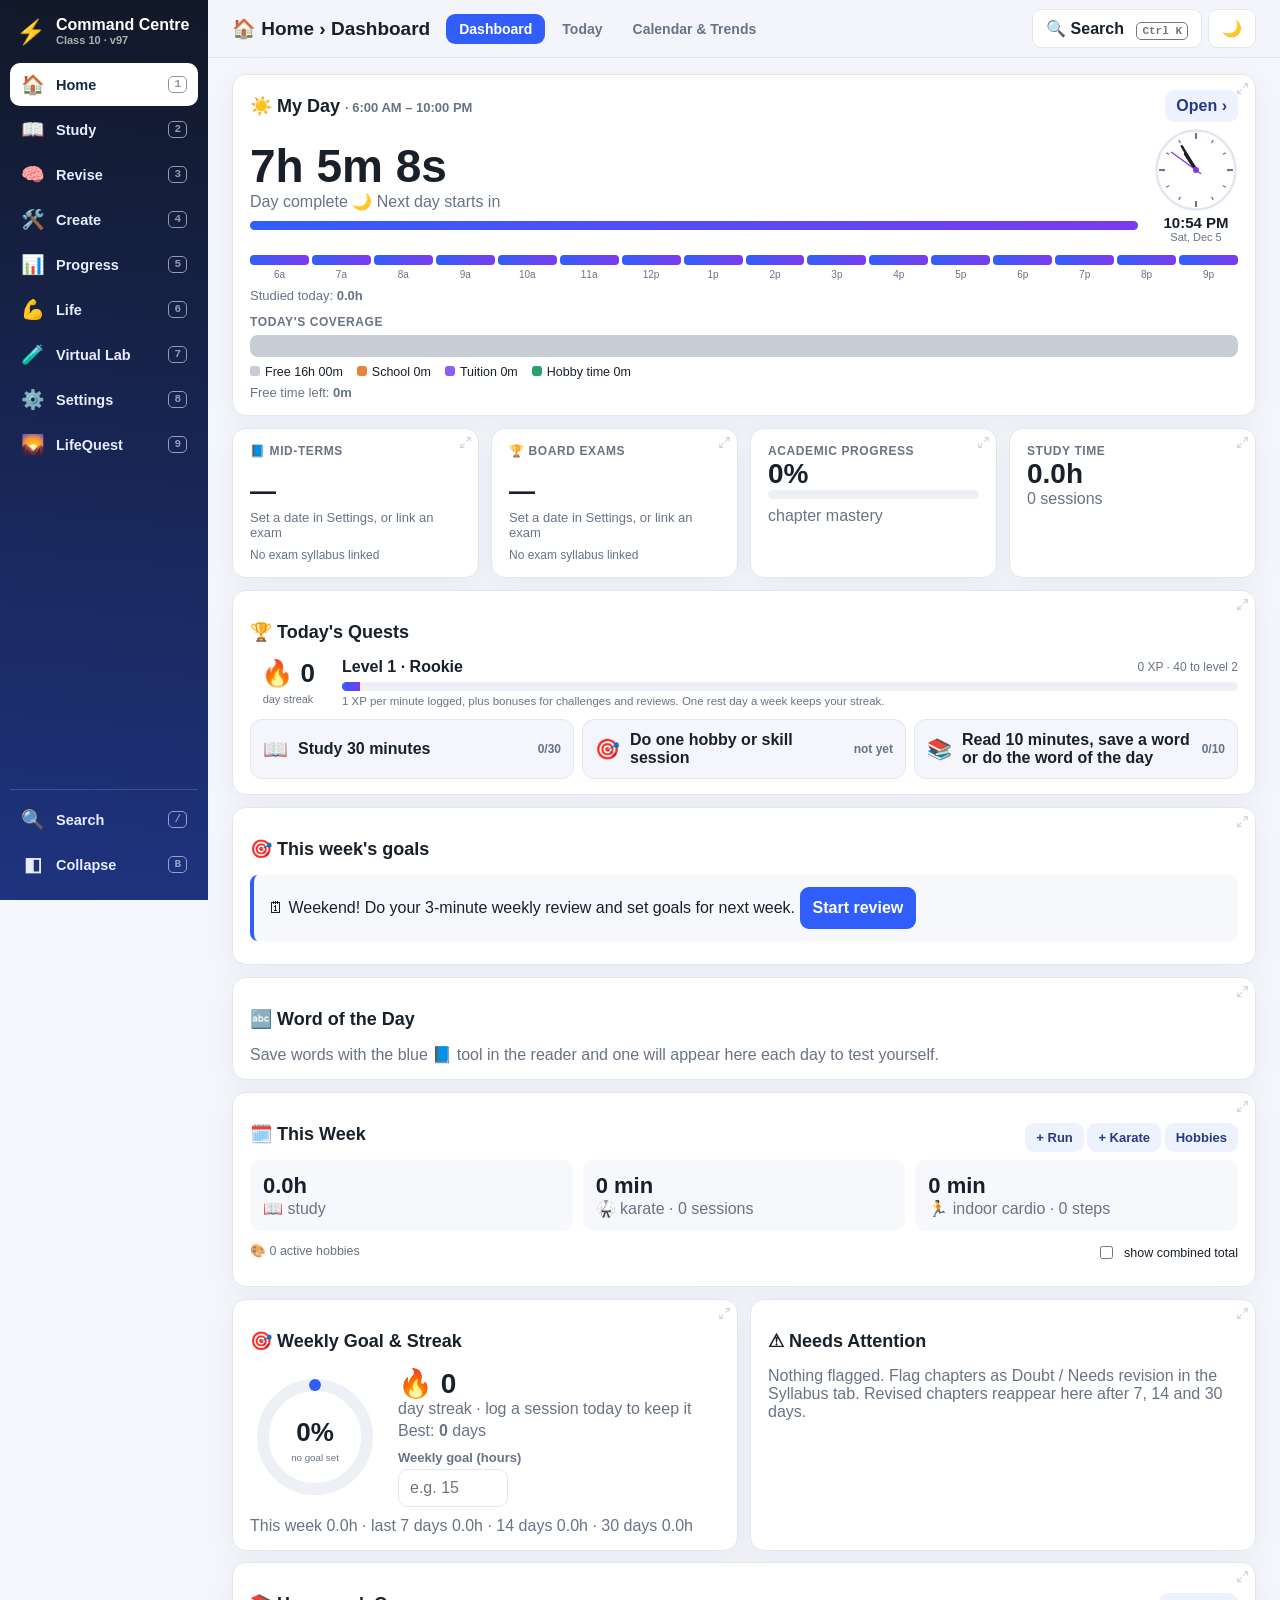
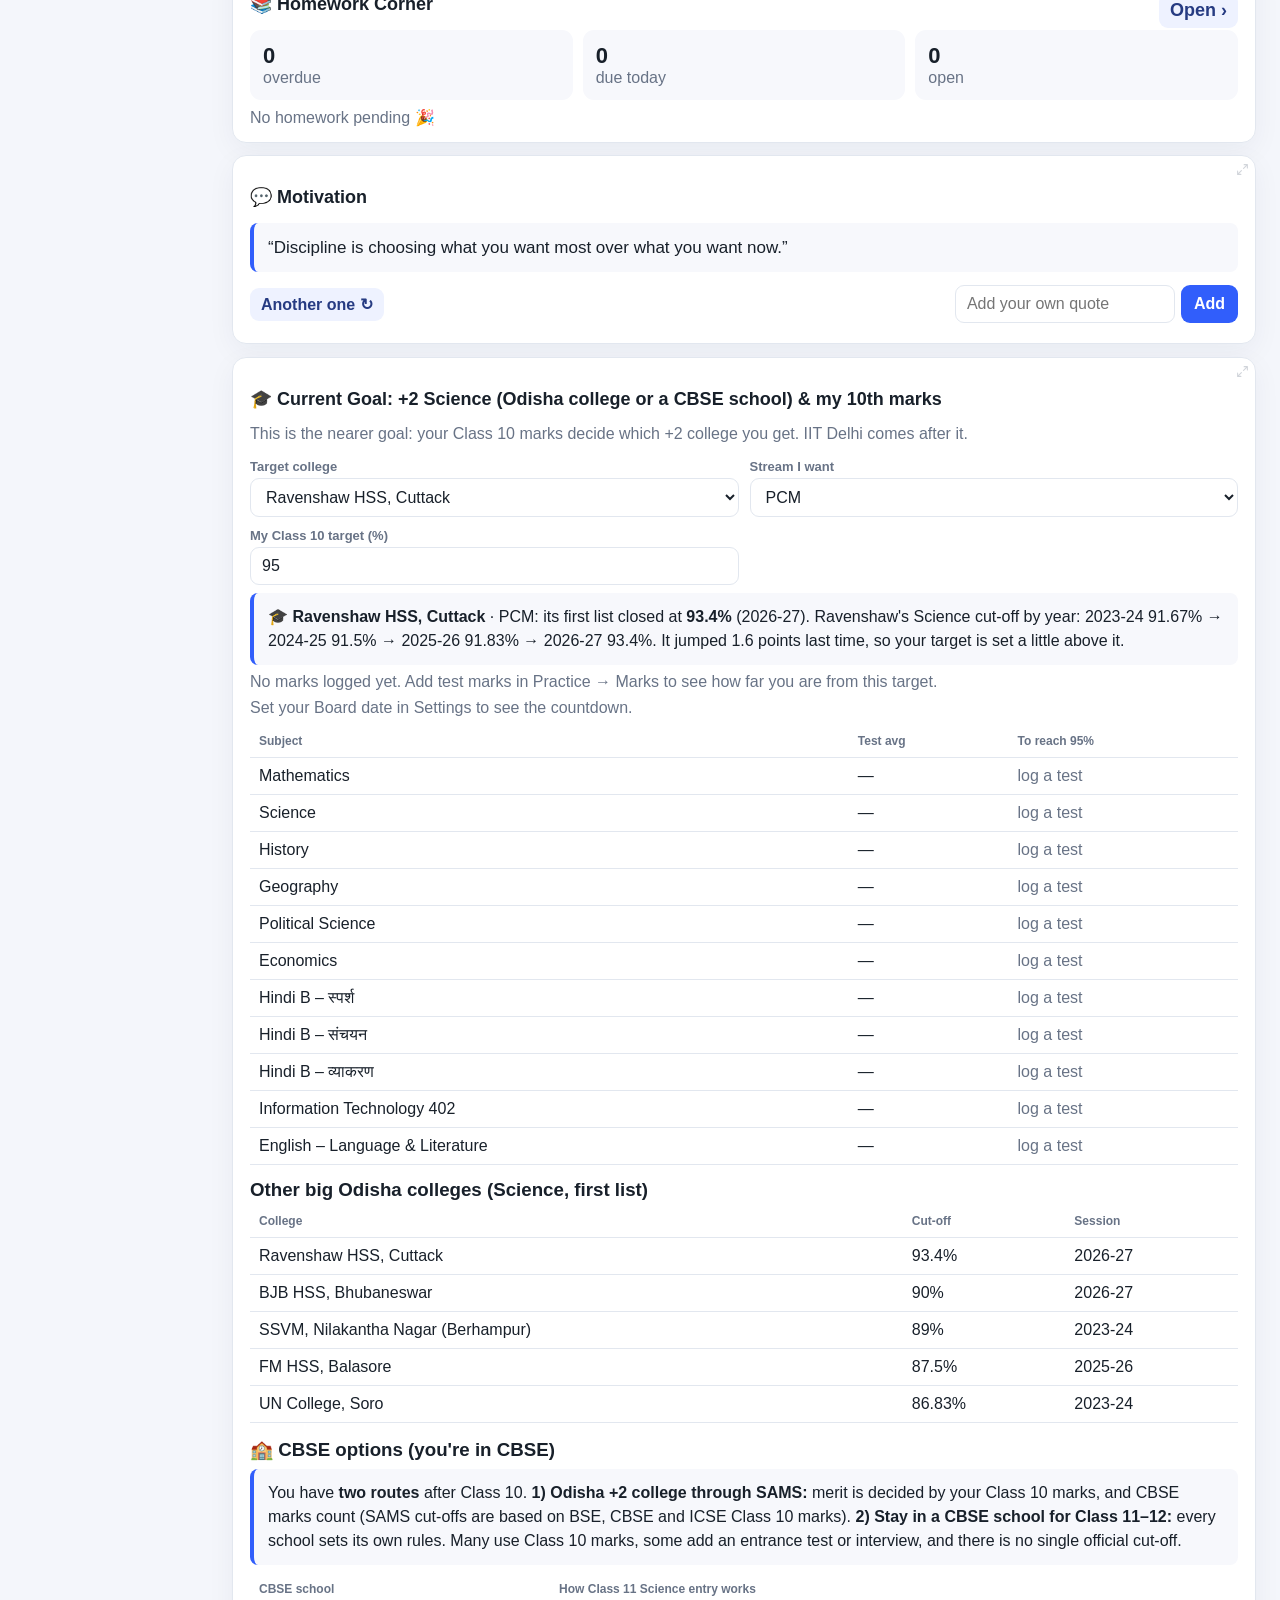
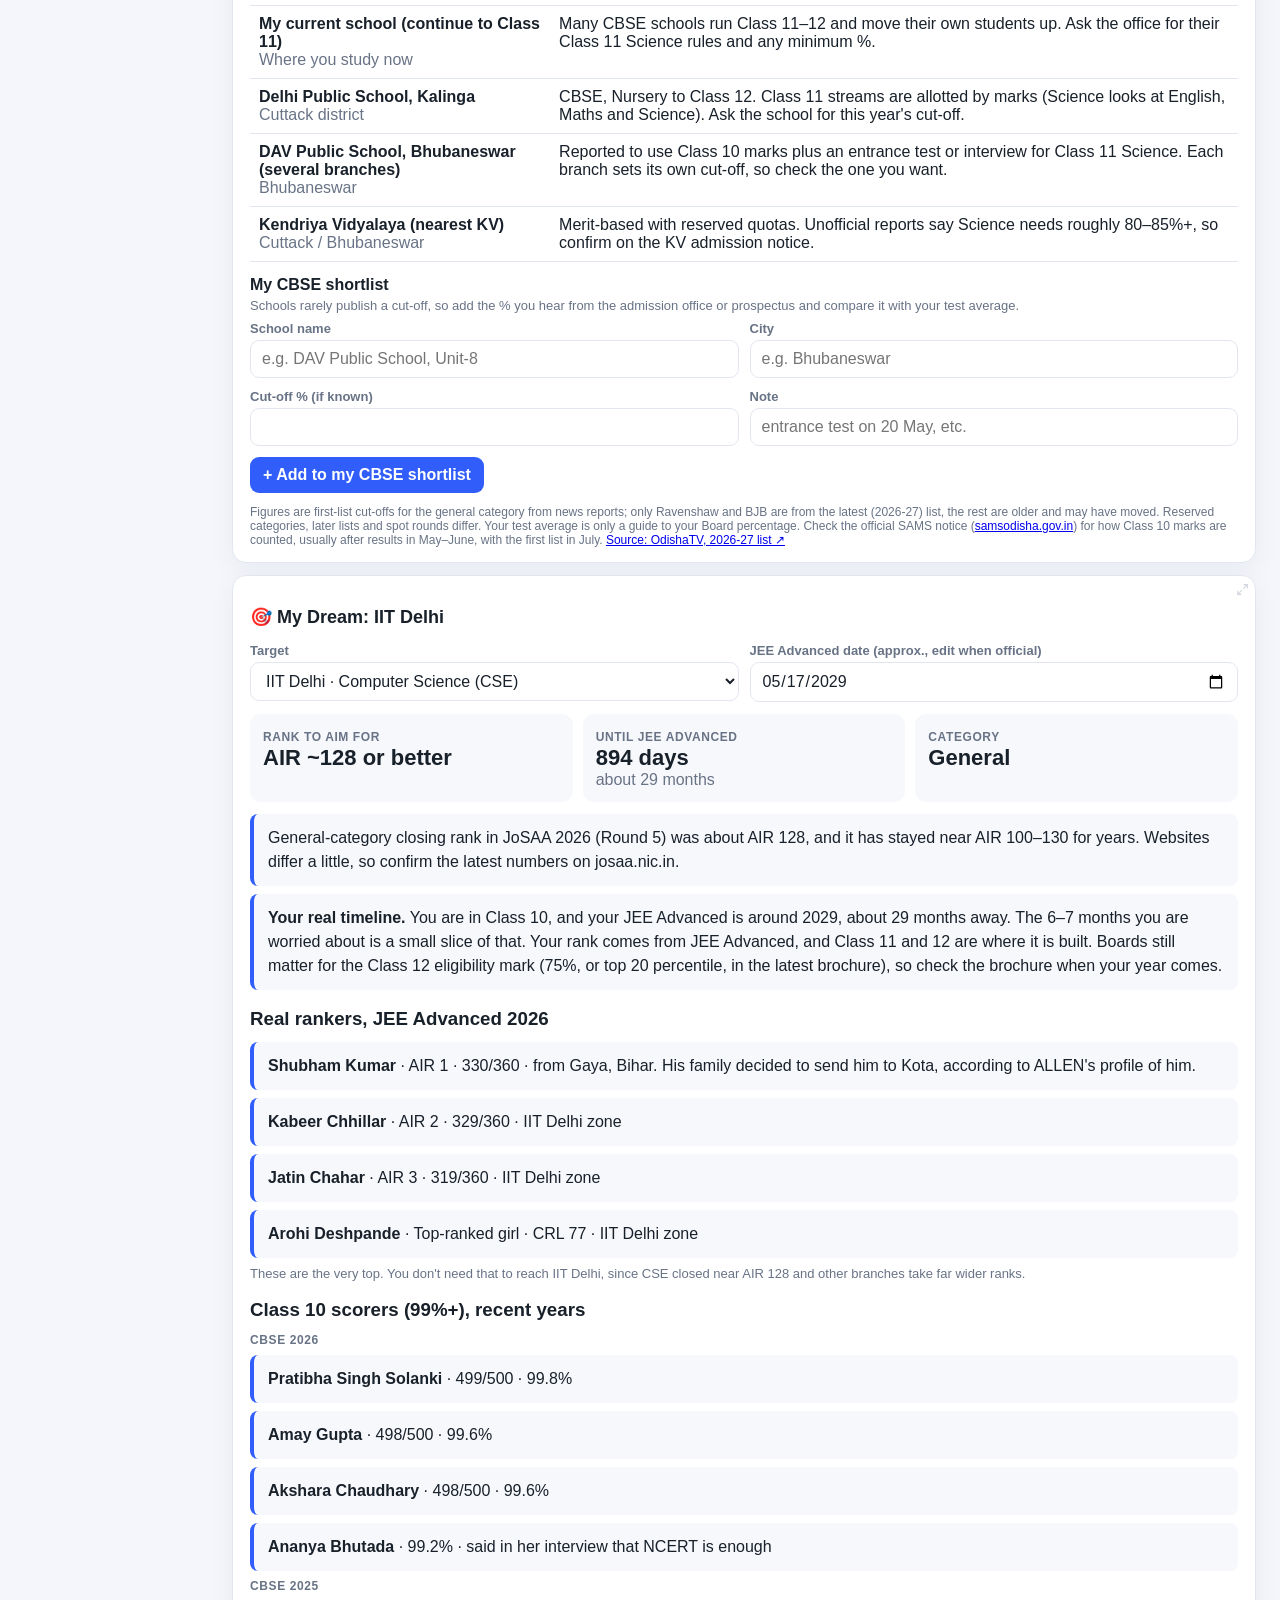
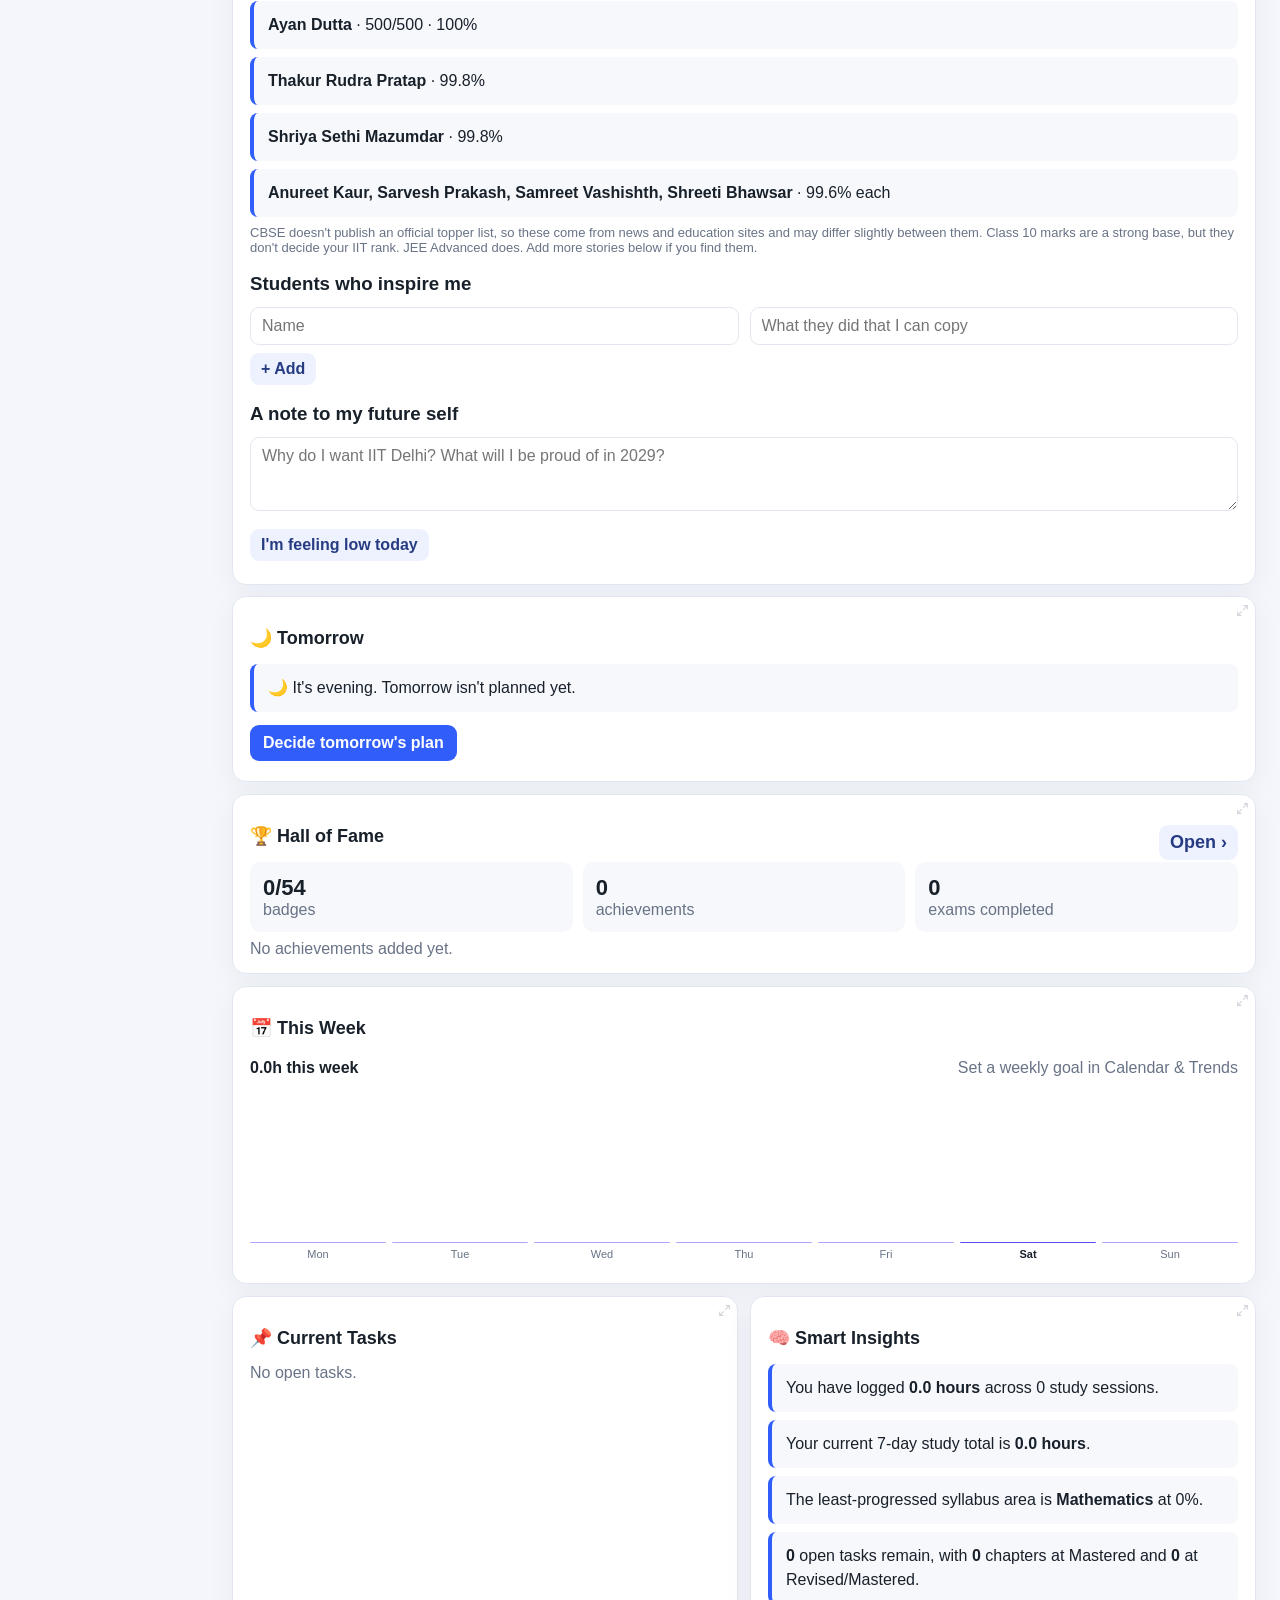
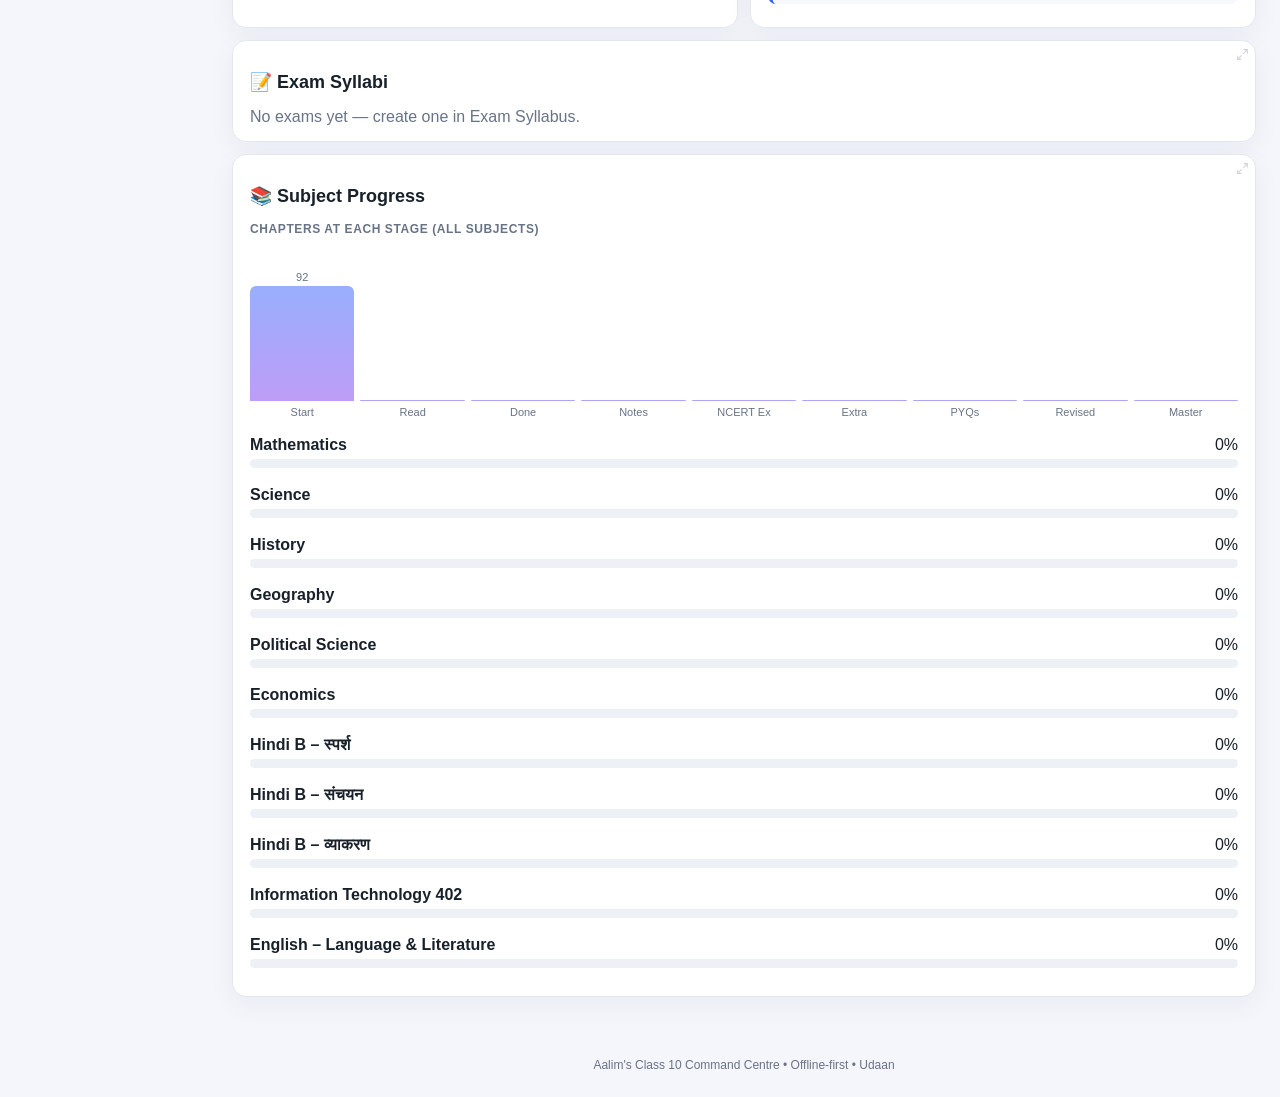
==== commit f7c94963: "v97: LIFEQUEST Phase 2 — character + world (additive, tracker untouched) A peaceful 2D life-simulati" ====
--- a/index.html
+++ b/index.html
@@ -120,6 +120,7 @@
 [data-theme=dark] .frame{background:linear-gradient(#2c2711,#211d0b);color:#f5e6a8;border-color:#a8861f;box-shadow:inset 0 0 0 3px #17140a,0 2px 8px rgba(0,0,0,.4)}[data-theme=dark] .frame .muted{color:#cdb96a}
 .hofToast{position:fixed;left:50%;bottom:24px;transform:translateX(-50%);z-index:1200;background:#1f2937;color:#fff;padding:10px 16px;border-radius:12px;box-shadow:0 6px 24px rgba(0,0,0,.3);max-width:90vw;font-size:14px}
 </style>
+<link rel="stylesheet" href="lifequest.css">
 </head>
 <body>
 <header><div class="header">
@@ -552,14 +553,14 @@
 }
 const STORAGE_KEY = "aalimTrackerV2";
 const defaultState = () => normalize({});
-const KEYS = ["progress", "study", "tasks", "extra", "exams", "marks", "questions", "feynman", "workouts", "plan", "extraLog", "flashcards", "mistakes", "homework", "lifts", "library", "quran", "prayers", "dream", "biz", "bizLog", "hof", "goal10", "movies", "research", "runs", "karate", "karateNotes", "hobbyCat", "hobbyCfg", "hobbySec", "hobbyLog", "dayLog", "dayCfg", "gam", "papers", "reviews"];
+const KEYS = ["progress", "study", "tasks", "extra", "exams", "marks", "questions", "feynman", "workouts", "plan", "extraLog", "flashcards", "mistakes", "homework", "lifts", "library", "quran", "prayers", "dream", "biz", "bizLog", "hof", "goal10", "movies", "research", "runs", "karate", "karateNotes", "hobbyCat", "hobbyCfg", "hobbySec", "hobbyLog", "dayLog", "dayCfg", "gam", "papers", "reviews", "lq"];
 const DEFAULT_BATCHES = ["Udaan", "Udaan Advanced", "Business/AI", "Extra-curricular", "Other"];
 function normalize(x) {
     var _a, _b, _c, _d, _e, _f, _g, _h, _j, _k, _l;
     x = x && typeof x === "object" ? x : {};
     const A = v => Array.isArray(v) ? v : [], O = v => v && typeof v === "object" && !Array.isArray(v) ? v : {};
     return { progress: Object.fromEntries(Object.entries(O(x.progress)).map(([k, v]) => [k, mig(v)])), study: A(x.study), tasks: A(x.tasks), extra: A(x.extra), exams: A(x.exams).filter(e => e && Array.isArray(e.topics)).map(e => (Object.assign(Object.assign({}, e), { topics: e.topics.map(t => (Object.assign(Object.assign({}, t), { status: mig(t.status) }))), papers: Array.isArray(e.papers) ? e.papers.filter(p => p && p.subject) : [] }))),
-        marks: A(x.marks), questions: A(x.questions), feynman: A(x.feynman), workouts: A(x.workouts), extraLog: A(x.extraLog), flashcards: A(x.flashcards), mistakes: A(x.mistakes), quotes: A(x.quotes), homework: A(x.homework), plan: O(x.plan), meta: O(x.meta), dream: O(x.dream), lifts: A(x.lifts), prayers: O(x.prayers), quran: A(x.quran), library: A(x.library), biz: A(x.biz), bizLog: A(x.bizLog), hof: A(x.hof), goal10: O(x.goal10), reader: O(x.reader), movies: A(x.movies), research: A(x.research), runs: A(x.runs).filter(r => r && typeof r === "object"), karate: A(x.karate).filter(r => r && typeof r === "object"), karateNotes: A(x.karateNotes).filter(r => r && typeof r === "object"), hobbyCat: A(x.hobbyCat).filter(r => r && typeof r === "object"), hobbyCfg: Object.assign({ stepLen: 0.7 }, O(x.hobbyCfg)), hobbySec: A(x.hobbySec).filter(r => r && typeof r === "object" && r.id), hobbyLog: A(x.hobbyLog).filter(r => r && typeof r === "object"), dayLog: O(x.dayLog), dayCfg: O(x.dayCfg), gam: O(x.gam), papers: A(x.papers).filter(r => r && typeof r === "object"), reviews: A(x.reviews).filter(r => r && typeof r === "object" && Array.isArray(r.goals)),
+        marks: A(x.marks), questions: A(x.questions), feynman: A(x.feynman), workouts: A(x.workouts), extraLog: A(x.extraLog), flashcards: A(x.flashcards), mistakes: A(x.mistakes), quotes: A(x.quotes), homework: A(x.homework), plan: O(x.plan), meta: O(x.meta), dream: O(x.dream), lifts: A(x.lifts), prayers: O(x.prayers), quran: A(x.quran), library: A(x.library), biz: A(x.biz), bizLog: A(x.bizLog), hof: A(x.hof), goal10: O(x.goal10), reader: O(x.reader), movies: A(x.movies), research: A(x.research), runs: A(x.runs).filter(r => r && typeof r === "object"), karate: A(x.karate).filter(r => r && typeof r === "object"), karateNotes: A(x.karateNotes).filter(r => r && typeof r === "object"), hobbyCat: A(x.hobbyCat).filter(r => r && typeof r === "object"), hobbyCfg: Object.assign({ stepLen: 0.7 }, O(x.hobbyCfg)), hobbySec: A(x.hobbySec).filter(r => r && typeof r === "object" && r.id), hobbyLog: A(x.hobbyLog).filter(r => r && typeof r === "object"), dayLog: O(x.dayLog), dayCfg: O(x.dayCfg), gam: O(x.gam), papers: A(x.papers).filter(r => r && typeof r === "object"), reviews: A(x.reviews).filter(r => r && typeof r === "object" && Array.isArray(r.goals)), lq: O(x.lq),
         batches: A(x.batches).length ? A(x.batches) : [...DEFAULT_BATCHES],
         settings: { mid: ((_a = x.settings) === null || _a === void 0 ? void 0 : _a.mid) || "", board: ((_b = x.settings) === null || _b === void 0 ? void 0 : _b.board) || "", weeklyGoal: Math.max(0, Number((_c = x.settings) === null || _c === void 0 ? void 0 : _c.weeklyGoal) || 0), theme: ((_d = x.settings) === null || _d === void 0 ? void 0 : _d.theme) === "dark" ? "dark" : "light", autoPlan: ((_e = x.settings) === null || _e === void 0 ? void 0 : _e.autoPlan) !== false, autoBreak: ((_f = x.settings) === null || _f === void 0 ? void 0 : _f.autoBreak) !== false, autoNext: !!((_g = x.settings) === null || _g === void 0 ? void 0 : _g.autoNext), sound: ((_h = x.settings) === null || _h === void 0 ? void 0 : _h.sound) !== false, notify: !!((_j = x.settings) === null || _j === void 0 ? void 0 : _j.notify), wake: okTime((_k = x.settings) === null || _k === void 0 ? void 0 : _k.wake, "06:00"), sleep: okTime((_l = x.settings) === null || _l === void 0 ? void 0 : _l.sleep, "22:00") } };
 }
@@ -4201,7 +4202,7 @@
         });
         return o;
     };
-    return { progress: Object.assign(Object.assign({}, a.progress), b.progress), study: u(a.study, b.study), tasks: u(a.tasks, b.tasks), extra: u(a.extra, b.extra), exams: mergeById(a.exams, b.exams), marks: u(a.marks, b.marks), questions: u(a.questions, b.questions), feynman: u(a.feynman, b.feynman), workouts: u(a.workouts, b.workouts), extraLog: u(a.extraLog, b.extraLog), flashcards: u(a.flashcards, b.flashcards), mistakes: u(a.mistakes, b.mistakes), quotes: u(a.quotes, b.quotes), homework: u(a.homework, b.homework), plan: Object.assign(Object.assign({}, b.plan), a.plan), meta: Object.assign(Object.assign({}, b.meta), a.meta), dream: Object.assign(Object.assign({}, b.dream), a.dream), lifts: u(a.lifts, b.lifts), quran: u(a.quran, b.quran), library: u(a.library, b.library), biz: u(a.biz, b.biz), bizLog: u(a.bizLog, b.bizLog), movies: mergeById(a.movies, b.movies), research: mergeById(a.research, b.research), hof: mergeById(a.hof, b.hof), runs: mergeById(a.runs, b.runs), karate: mergeById(a.karate, b.karate), karateNotes: mergeById(a.karateNotes, b.karateNotes), hobbyCat: mergeById(a.hobbyCat, b.hobbyCat), hobbySec: mergeById(a.hobbySec, b.hobbySec), hobbyLog: mergeById(a.hobbyLog, b.hobbyLog), dayLog: Object.assign({}, b.dayLog, a.dayLog), dayCfg: Object.assign({}, b.dayCfg, a.dayCfg), gam: mergeGam(a.gam, b.gam), papers: mergeById(a.papers, b.papers), reviews: mergeById(a.reviews, b.reviews), hobbyCfg: Object.assign({}, b.hobbyCfg, a.hobbyCfg), goal10: Object.assign(Object.assign({}, b.goal10), a.goal10), reader: Object.assign(Object.assign({}, b.reader), a.reader), prayers: Object.assign(Object.assign({}, b.prayers), a.prayers), batches: [...new Set([...a.batches, ...b.batches])], settings: Object.assign(Object.assign({}, b.settings), Object.fromEntries(Object.entries(a.settings).filter(([, v]) => v))) };
+    return { progress: Object.assign(Object.assign({}, a.progress), b.progress), study: u(a.study, b.study), tasks: u(a.tasks, b.tasks), extra: u(a.extra, b.extra), exams: mergeById(a.exams, b.exams), marks: u(a.marks, b.marks), questions: u(a.questions, b.questions), feynman: u(a.feynman, b.feynman), workouts: u(a.workouts, b.workouts), extraLog: u(a.extraLog, b.extraLog), flashcards: u(a.flashcards, b.flashcards), mistakes: u(a.mistakes, b.mistakes), quotes: u(a.quotes, b.quotes), homework: u(a.homework, b.homework), plan: Object.assign(Object.assign({}, b.plan), a.plan), meta: Object.assign(Object.assign({}, b.meta), a.meta), dream: Object.assign(Object.assign({}, b.dream), a.dream), lifts: u(a.lifts, b.lifts), quran: u(a.quran, b.quran), library: u(a.library, b.library), biz: u(a.biz, b.biz), bizLog: u(a.bizLog, b.bizLog), movies: mergeById(a.movies, b.movies), research: mergeById(a.research, b.research), hof: mergeById(a.hof, b.hof), runs: mergeById(a.runs, b.runs), karate: mergeById(a.karate, b.karate), karateNotes: mergeById(a.karateNotes, b.karateNotes), hobbyCat: mergeById(a.hobbyCat, b.hobbyCat), hobbySec: mergeById(a.hobbySec, b.hobbySec), hobbyLog: mergeById(a.hobbyLog, b.hobbyLog), dayLog: Object.assign({}, b.dayLog, a.dayLog), dayCfg: Object.assign({}, b.dayCfg, a.dayCfg), gam: mergeGam(a.gam, b.gam), papers: mergeById(a.papers, b.papers), reviews: mergeById(a.reviews, b.reviews), hobbyCfg: Object.assign({}, b.hobbyCfg, a.hobbyCfg), goal10: Object.assign(Object.assign({}, b.goal10), a.goal10), reader: Object.assign(Object.assign({}, b.reader), a.reader), prayers: Object.assign(Object.assign({}, b.prayers), a.prayers), batches: [...new Set([...a.batches, ...b.batches])], lq: (window.LQMerge ? window.LQMerge(a.lq, b.lq) : Object.assign({}, b.lq, a.lq)), settings: Object.assign(Object.assign({}, b.settings), Object.fromEntries(Object.entries(a.settings).filter(([, v]) => v))) };
 }
 function importData(e) {
     var _a;
@@ -5020,7 +5021,7 @@
 }
 setTimeout(navInit, 0);
 /* ===== Version label ===== */
-const APP_VERSION = "v96"; // keep in step with CACHE in sw.js
+const APP_VERSION = "v97"; // keep in step with CACHE in sw.js
 function paintVer() { ["appVer", "appVer2"].forEach(id => { const el = $(id); if (el)
     el.textContent = APP_VERSION + (navigator.onLine ? "" : " · offline"); }); }
 window.addEventListener("online", paintVer);
@@ -5502,6 +5503,15 @@
 const sp=window.showPage;window.showPage=function(id){sp.apply(this,arguments);if(id==="today")aiReveal();if(id==="vlab"&&!(typeof LAB_LOCKED!=="undefined"&&LAB_LOCKED)){const f=$("vlabFrame");if(f&&!f.getAttribute("src")){fetch("chemlab.html",{cache:"no-cache"}).then(r=>{if(!r.ok)throw new Error(r.status);f.src="chemlab.html"}).catch(()=>{const box=f.parentNode;if(box)box.innerHTML='<div style="padding:22px;line-height:1.5"><b>🧪 The Virtual Lab file was not found.</b><br>Upload <code>chemlab.html</code> to the same folder as <code>index.html</code> (the name must be all lowercase), then reload the app.</div>'})}}};
 })();
 </script>
+<!-- LIFEQUEST: parallel-life simulation. Additive only — the tracker remains the single source of truth. -->
+<script src="lq-store.js"></script>
+<script src="lq-adapter.js"></script>
+<script src="lq-mapper.js"></script>
+<script src="lq-character.js"></script>
+<script src="lq-world.js"></script>
+<script src="lq-render.js"></script>
+<script src="lq-ui.js"></script>
+<script src="lifequest.js"></script>
 
 </body>
 </html>
--- a/lifequest.css
+++ b/lifequest.css
@@ -0,0 +1,430 @@
+/* ============================================================================
+   LIFEQUEST · lifequest.css
+   Minimalist, atmospheric, muted. Every colour derives from the tracker's own
+   theme tokens so light and dark both work with no extra code.
+   All character motion lives here (CSS keyframes) — JS only sets data-anim.
+   ========================================================================== */
+
+/* ---------------------------------------------------------------- layout */
+#lq .lq-page{display:flex;flex-direction:column;gap:10px;min-height:60vh}
+#lq .lq-tabs{display:flex;gap:4px;overflow-x:auto;scrollbar-width:none;padding:2px 0}
+#lq .lq-tabs::-webkit-scrollbar{display:none}
+#lq .lq-tab{flex:none;display:flex;align-items:center;gap:7px;border:1px solid var(--border);background:var(--card);color:var(--muted);
+  font:700 13.5px/1 Inter,Segoe UI,Arial,sans-serif;padding:9px 13px;border-radius:11px;cursor:pointer;white-space:nowrap;transition:background .15s,color .15s,border-color .15s}
+#lq .lq-tab span{font-weight:700}
+#lq .lq-tab:hover{border-color:var(--accent);color:var(--text)}
+#lq .lq-tab[aria-selected="true"]{background:var(--accent);border-color:var(--accent);color:#fff}
+#lq .lq-soon{font-style:normal;font-size:10px;opacity:.65;border:1px solid currentColor;border-radius:6px;padding:1px 4px;margin-left:2px}
+#lq .lq-body{min-height:0}
+#lq .lq-panel{animation:none}
+#lq .lq-small{font-size:12.5px;text-transform:none;line-height:1.55}
+#lq .lq-hint{font-size:12.5px;text-transform:none;margin:8px 2px 0}
+#lq .lq-list{list-style:none;margin:8px 0 0;padding:0;display:flex;flex-direction:column;gap:6px}
+#lq .lq-list li{display:flex;justify-content:space-between;gap:10px;border:1px solid var(--border);border-radius:10px;padding:8px 10px;background:var(--card);font-size:13.5px}
+
+/* ------------------------------------------------------------- world bar */
+#lq .lq-worldbar{display:flex;flex-wrap:wrap;gap:8px 14px;align-items:center;justify-content:space-between;
+  background:var(--card);border:1px solid var(--border);border-radius:14px;padding:9px 12px;margin-bottom:10px}
+#lq .lq-now{display:flex;flex-wrap:wrap;align-items:center;gap:8px;font-size:14px;min-width:0}
+#lq .lq-now b{font-weight:800}
+#lq .lq-now .muted{font-size:12.5px}
+#lq .lq-now-dot{width:9px;height:9px;border-radius:50%;background:var(--muted);opacity:.45;flex:none}
+#lq .lq-now-dot[data-on="1"]{background:var(--green);opacity:1;animation:lqPulse 2.4s ease-in-out infinite}
+#lq .lq-ctrls{display:flex;gap:6px;flex-wrap:wrap}
+#lq .lq-ctrls button{font-size:12.5px;padding:7px 10px;min-height:34px}
+
+/* ---------------------------------------------------------------- stage */
+#lq .lq-stagewrap{position:relative;width:100%;border-radius:18px;overflow:hidden;border:1px solid var(--border);
+  background:#0d1220;box-shadow:var(--shadow);aspect-ratio:16/9}
+#lq .lq-stage{display:block;width:100%;height:100%}
+@supports not (aspect-ratio:16/9){#lq .lq-stagewrap{height:min(62vh,620px)}}
+#lq .lq-hud{position:absolute;left:12px;bottom:10px;display:flex;flex-wrap:wrap;gap:6px;align-items:center;
+  font:600 12.5px/1.5 Inter,Segoe UI,Arial,sans-serif;color:#eef2fb;pointer-events:none;text-shadow:0 1px 6px #0009}
+#lq .lq-hud span{background:#0d1220a8;border:1px solid #ffffff24;border-radius:999px;padding:4px 9px}
+#lq .lq-hud-anim{background:#ffffffee!important;color:#18202a;border-color:transparent!important;font-weight:800}
+#lq .lq-hud-clock{margin-left:auto;font-variant-numeric:tabular-nums}
+#lq .lq-scenenote{position:absolute;right:12px;top:10px;max-width:60%;background:#0d1220cc;color:#e8ecf5;border:1px solid #ffffff2e;
+  border-radius:10px;padding:7px 10px;font-size:12px;line-height:1.45}
+
+/* ------------------------------------------- scene palette (light theme) */
+#lq .lq-stage{--wall:#e7e2d8;--wall2:#f2eee6;--floor:#c8b79c;--floor2:#b3a085;--skirt:#8d7c66;
+  --wood:#9a7b56;--wood2:#86694a;--wood3:#7a5e42;--metal:#6d7480;--shade:#d8cbb4;
+  --rug:#b9a88f;--rug2:#a89880;--chairc:#6d7f96;--chairc2:#5c6d84;--blanket:#7d8ca6;--pillow:#e8e4dc;
+  --pot:#a8735a;--leaf:#5d8a5a;--hill1:#3f4a63;--hill2:#4c5876;--hill3:#5b6a8c;--cloud:#ffffff;
+  --frame:#8a7a63;--muntin:#8a7a63;--art:#9fb4cc;--art2:#e0c08a;--cup:#dfe4ec;--void:#141a28;
+  --sil:#232c40;--ink:#3a4256;--tx:#3a4256;--shadow:#00000022;--glow:#ffd9a0}
+[data-theme=dark] #lq .lq-stage{--wall:#2b3145;--wall2:#232838;--floor:#3a3226;--floor2:#2e281f;--skirt:#1f1b14;
+  --wood:#5d4835;--wood2:#4c3a2b;--wood3:#41311f;--metal:#8a92a1;--shade:#6d6353;
+  --rug:#3d4154;--rug2:#343849;--chairc:#48566e;--chairc2:#3c4961;--blanket:#4c5a75;--pillow:#b9bcc6;
+  --pot:#7a5240;--leaf:#3f6b41;--hill1:#1d2436;--hill2:#232c42;--hill3:#2b3550;--cloud:#8f9ab5;
+  --frame:#5d5347;--muntin:#5d5347;--art:#54688a;--art2:#a8875a;--cup:#9aa3b5;--void:#0a0e18;
+  --sil:#161d2e;--ink:#c8d0e0;--tx:#c8d0e0;--shadow:#00000055;--glow:#ffcf8a}
+
+/* scene elements */
+#lq .lq-wall{fill:var(--wall)}#lq .lq-wall2{fill:var(--wall2);opacity:.55}
+#lq .lq-floor{fill:var(--floor)}#lq .lq-skirt{stroke:var(--skirt);stroke-width:3;opacity:.5}
+#lq .lq-wood{fill:var(--wood)}#lq .lq-wood2{fill:var(--wood2)}#lq .lq-wood3{fill:var(--wood3)}
+#lq .lq-metal{stroke:var(--metal);stroke-width:2.4;fill:none;stroke-linecap:round}
+#lq .lq-shade{fill:var(--shade)}
+#lq .lq-rug{fill:var(--rug);opacity:.55}
+#lq .lq-frame{fill:none;stroke:var(--frame);stroke-width:5}
+#lq .lq-frame2{fill:var(--wall2);stroke:var(--frame);stroke-width:3}
+#lq .lq-muntin{stroke:var(--muntin);stroke-width:3;opacity:.75;fill:none}
+#lq .lq-art{fill:none;stroke:var(--art);stroke-width:3}#lq .lq-art2{fill:var(--art2);opacity:.85}
+#lq .lq-hill1{fill:var(--hill1)}#lq .lq-hill2{fill:var(--hill2)}#lq .lq-hill3{fill:var(--hill3)}
+#lq .lq-cloud{fill:var(--cloud);opacity:.5}
+#lq .lq-star{fill:#fff}
+#lq .lq-pot{fill:var(--pot)}#lq .lq-leaf{fill:var(--leaf);opacity:.9}
+#lq .lq-chairc{fill:var(--chairc)}#lq .lq-chairc2{fill:var(--chairc2)}
+#lq .lq-blanket{fill:var(--blanket)}#lq .lq-pillow{fill:var(--pillow)}
+#lq .lq-fold{stroke:#00000022;stroke-width:2;fill:none}
+#lq .lq-leg-l{stroke:var(--wood2);stroke-width:7;stroke-linecap:round;fill:none}
+#lq .lq-cup{fill:none;stroke:var(--cup);stroke-width:2.4}
+#lq .lq-lampglow{fill:var(--glow);opacity:.20;animation:lqFlicker 5.5s ease-in-out infinite}
+#lq .lq-lampglow.dim{opacity:.13}
+#lq .lq-nightwash{fill:#0b1020;opacity:.22;pointer-events:none}
+#lq .lq-void{fill:var(--void)}
+#lq .lq-horizon{stroke:var(--sil);stroke-width:2;opacity:.7}
+#lq .lq-silhouette{fill:var(--sil);opacity:.5}
+#lq .lq-unbuilt-note .lq-t1{fill:#e8ecf5;font:800 26px Inter,Segoe UI,Arial,sans-serif}
+#lq .lq-unbuilt-note .lq-t2{fill:#b9c2d6;font:600 15px Inter,Segoe UI,Arial,sans-serif}
+#lq .lq-unbuilt-note .lq-t3{fill:#8f9ab5;font:500 13px Inter,Segoe UI,Arial,sans-serif}
+#lq .lq-bk{opacity:.92}
+#lq .lq-bk.b0{fill:#7d6a52}#lq .lq-bk.b1{fill:#5c6b84}#lq .lq-bk.b2{fill:#6d7f6a}#lq .lq-bk.b3{fill:#8a6a6a}#lq .lq-bk.b4{fill:#a89478}
+#lq .lq-shelf .lq-wood2{opacity:.55}
+
+/* desk materials */
+#lq .lq-deskprops .lq-ink{fill:none;stroke:var(--ink);stroke-width:1.1;stroke-linecap:round;opacity:.85}
+#lq .lq-deskprops .lq-ink-f{fill:var(--ink);opacity:.8}
+#lq .lq-deskprops .lq-tx{fill:var(--tx);font:700 6px ui-monospace,Consolas,monospace}
+#lq .lq-deskprops .lq-code{fill:none;stroke:#7fd1c1;stroke-width:1;opacity:.85}
+#lq .lq-deskprops .lq-mon{fill:#2b3644}#lq .lq-deskprops .lq-key{fill:#9aa3b3;opacity:.7}
+#lq .lq-deskprops .lq-globe{fill:#2f6f8f;opacity:.9}
+#lq .lq-note{filter:drop-shadow(0 2px 3px #00000022)}
+
+/* ---------------------------------------------------------------- ambient */
+#lq .lq-mote{fill:#fff;opacity:.0;animation:lqMote 11s linear infinite;animation-delay:var(--d)}
+#lq .lq-star{opacity:.0;animation:lqTwinkle 4.2s ease-in-out infinite;animation-delay:var(--d)}
+#lq .lq-cloud{animation:lqDrift 58s linear infinite}
+#lq .lq-cloud.c2{animation-duration:82s;animation-delay:-20s}
+#lq .lq-plant .lq-leaf{transform-box:fill-box;transform-origin:50% 100%;animation:lqSway 7.5s ease-in-out infinite}
+#lq .lq-stage.lq-noambient .lq-mote,#lq .lq-stage.lq-noambient .lq-star,
+#lq .lq-stage.lq-noambient .lq-cloud,#lq .lq-stage.lq-noambient .lq-leaf{animation:none}
+#lq .lq-stage.lq-noambient .lq-mote{opacity:.25}
+#lq .lq-stage.lq-noambient .lq-star{opacity:.7}
+
+@keyframes lqMote{0%{opacity:0;transform:translate(0,0)}18%{opacity:.5}70%{opacity:.35}100%{opacity:0;transform:translate(var(--x),-120px)}}
+@keyframes lqTwinkle{0%,100%{opacity:.25}50%{opacity:.95}}
+@keyframes lqDrift{0%{transform:translateX(-40px)}100%{transform:translateX(230px)}}
+@keyframes lqSway{0%,100%{transform:rotate(-1.6deg)}50%{transform:rotate(1.8deg)}}
+@keyframes lqFlicker{0%,100%{opacity:.20}42%{opacity:.26}68%{opacity:.17}}
+@keyframes lqPulse{0%,100%{transform:scale(1);opacity:1}50%{transform:scale(1.35);opacity:.65}}
+
+/* =============================================================== CHARACTER */
+#lq .lq-fig{--skin:#e8c39e;--shirt:#4a6fa5;--trouser:#33405a;--hair:#2f2a26}
+#lq .lq-shadow{fill:var(--shadow)}
+#lq .lq-skin{fill:var(--skin)}
+#lq .lq-hair{fill:var(--hair)}
+#lq .lq-shirt{fill:var(--shirt)}
+#lq .lq-thigh,#lq .lq-shin{fill:var(--trouser)}
+#lq .lq-foot{fill:#2b2f3a}
+#lq .lq-sleeve{fill:var(--shirt)}
+#lq .lq-fore{fill:var(--skin)}
+#lq .lq-hand{fill:var(--skin)}
+#lq .lq-eye{fill:#26221e}
+#lq .lq-mouth{fill:none;stroke:#26221e;stroke-width:.85;stroke-linecap:round;opacity:.75}
+#lq .lq-acc{fill:none;stroke:#4a4f5c;stroke-width:.9}
+#lq .lq-acc-l{fill:none;stroke:#4a4f5c;stroke-width:.9}
+#lq .lq-cap,#lq .lq-hood{fill:var(--shirt);opacity:.95}
+#lq .lq-band{fill:none;stroke:#3c4250;stroke-width:1.6}
+#lq .lq-pad{fill:#3c4250}
+#lq .lq-scarf{fill:#b06a4a;opacity:.95}
+#lq .lq-watch{fill:#3c4250}
+#lq .lq-tuft{fill:var(--hair)}
+#lq .lq-strap{fill:none;stroke:#6a5a4a;stroke-width:1.6;opacity:.9}
+#lq .lq-pin{fill:#e0c08a}
+#lq .lq-book path:first-child,#lq .lq-pen rect,#lq .lq-flask path{stroke:none}
+
+/* skins */
+#lq .lq-fig[data-skin="0"]{--skin:#e8c39e;--hair:#2f2a26}
+#lq .lq-fig[data-skin="1"]{--skin:#d9a878;--hair:#241f1c}
+#lq .lq-fig[data-skin="2"]{--skin:#b9825a;--hair:#1d1916}
+#lq .lq-fig[data-skin="3"]{--skin:#8d5a3b;--hair:#161311}
+#lq .lq-fig[data-skin="4"]{--skin:#f0d5bb;--hair:#4a3a2a}
+#lq .lq-fig[data-skin="5"]{--skin:#6b4227;--hair:#120f0d}
+/* outfits */
+#lq .lq-fig[data-outfit="0"]{--shirt:#4a6fa5;--trouser:#33405a}
+#lq .lq-fig[data-outfit="1"]{--shirt:#3f7d6f;--trouser:#2f3b4a}
+#lq .lq-fig[data-outfit="2"]{--shirt:#8a5a3b;--trouser:#3a3f4a}
+#lq .lq-fig[data-outfit="3"]{--shirt:#6a7a9a;--trouser:#414a5c}
+#lq .lq-fig[data-outfit="4"]{--shirt:#b06a4a;--trouser:#3d4454}
+#lq .lq-fig[data-outfit="5"]{--shirt:#3c4258;--trouser:#2a2f3f}
+#lq .lq-fig[data-outfit="6"]{--shirt:#5a7a5a;--trouser:#3a4038}
+#lq .lq-fig[data-outfit="7"]{--shirt:#f2f4f8;--trouser:#2c3140}
+
+/* --------------------------------------------------------------- joints */
+#lq .lq-leg,#lq .lq-knee,#lq .lq-arm,#lq .lq-elbow,#lq .lq-head,#lq .lq-torso{transform-box:fill-box}
+#lq .lq-leg{transform-origin:50% 2%}
+#lq .lq-knee{transform-origin:50% 2%}
+#lq .lq-arm{transform-origin:50% 3%}
+#lq .lq-elbow{transform-origin:50% 3%}
+#lq .lq-head{transform-origin:50% 98%}
+#lq .lq-torso{transform-origin:50% 100%}
+#lq .lq-body{transform-box:fill-box;transform-origin:50% 100%}
+#lq .lq-leg-b{opacity:.82}
+#lq .lq-arm-b{opacity:.82}
+
+/* ---------------------------------------------------------------- poses */
+#lq .lq-fig[data-pose="sit"] .lq-body{transform:translateY(19px)}
+#lq .lq-fig[data-pose="sit"] .lq-leg{transform:rotate(-78deg)}
+#lq .lq-fig[data-pose="sit"] .lq-knee{transform:rotate(76deg)}
+#lq .lq-fig[data-pose="sit"] .lq-arm{transform:rotate(-52deg)}
+#lq .lq-fig[data-pose="sit"] .lq-elbow{transform:rotate(-38deg)}
+#lq .lq-fig[data-pose="sit"] .lq-shadow{opacity:.5}
+#lq .lq-fig[data-pose="recline"] .lq-body{transform:translateY(26px) rotate(-16deg)}
+#lq .lq-fig[data-pose="recline"] .lq-leg{transform:rotate(-46deg)}
+#lq .lq-fig[data-pose="recline"] .lq-knee{transform:rotate(30deg)}
+#lq .lq-fig[data-pose="recline"] .lq-arm{transform:rotate(-24deg)}
+#lq .lq-fig[data-pose="lie"] .lq-body{transform:translateY(52px) rotate(-88deg)}
+#lq .lq-fig[data-pose="lie"] .lq-leg{transform:rotate(-4deg)}
+#lq .lq-fig[data-pose="lie"] .lq-arm{transform:rotate(-14deg)}
+#lq .lq-fig[data-pose="lie"] .lq-eye{transform:scaleY(.15);transform-box:fill-box;transform-origin:50% 50%}
+#lq .lq-fig[data-pose="lie"] .lq-shadow{opacity:.35}
+
+/* ------------------------------------------------------------ animations */
+/* breathing is always on, very subtle */
+#lq .lq-torso{animation:lqBreathe 4.6s ease-in-out infinite}
+@keyframes lqBreathe{0%,100%{transform:scaleY(1)}50%{transform:scaleY(1.014)}}
+
+/* idle */
+#lq .lq-fig[data-anim="idle"] .lq-head{animation:lqHeadIdle 7.5s ease-in-out infinite}
+#lq .lq-fig[data-anim="idle"] .lq-arm-f{animation:lqArmIdle 6.2s ease-in-out infinite}
+@keyframes lqHeadIdle{0%,100%{transform:rotate(0)}38%{transform:rotate(-3.2deg)}72%{transform:rotate(2.4deg)}}
+@keyframes lqArmIdle{0%,100%{transform:rotate(0)}50%{transform:rotate(2.6deg)}}
+
+/* walk */
+#lq .lq-fig[data-anim="walk"] .lq-leg-f{animation:lqThigh 1.05s ease-in-out infinite}
+#lq .lq-fig[data-anim="walk"] .lq-leg-b{animation:lqThigh 1.05s ease-in-out infinite reverse}
+#lq .lq-fig[data-anim="walk"] .lq-knee{animation:lqKnee 1.05s ease-in-out infinite}
+#lq .lq-fig[data-anim="walk"] .lq-arm-f{animation:lqSwing 1.05s ease-in-out infinite reverse}
+#lq .lq-fig[data-anim="walk"] .lq-arm-b{animation:lqSwing 1.05s ease-in-out infinite}
+#lq .lq-fig[data-anim="walk"] .lq-body{animation:lqBob 1.05s ease-in-out infinite}
+/* run */
+#lq .lq-fig[data-anim="run"] .lq-body{transform:rotate(7deg);animation:lqBob .52s ease-in-out infinite}
+#lq .lq-fig[data-anim="run"] .lq-leg-f{animation:lqThighRun .52s ease-in-out infinite}
+#lq .lq-fig[data-anim="run"] .lq-leg-b{animation:lqThighRun .52s ease-in-out infinite reverse}
+#lq .lq-fig[data-anim="run"] .lq-knee{animation:lqKneeRun .52s ease-in-out infinite}
+#lq .lq-fig[data-anim="run"] .lq-arm-f{animation:lqSwingRun .52s ease-in-out infinite reverse}
+#lq .lq-fig[data-anim="run"] .lq-arm-b{animation:lqSwingRun .52s ease-in-out infinite}
+/* explore = walk + looking around */
+#lq .lq-fig[data-anim="explore"] .lq-leg-f{animation:lqThigh 1.05s ease-in-out infinite}
+#lq .lq-fig[data-anim="explore"] .lq-leg-b{animation:lqThigh 1.05s ease-in-out infinite reverse}
+#lq .lq-fig[data-anim="explore"] .lq-knee{animation:lqKnee 1.05s ease-in-out infinite}
+#lq .lq-fig[data-anim="explore"] .lq-arm-f{animation:lqSwing 1.05s ease-in-out infinite reverse}
+#lq .lq-fig[data-anim="explore"] .lq-arm-b{animation:lqSwing 1.05s ease-in-out infinite}
+#lq .lq-fig[data-anim="explore"] .lq-body{animation:lqBob 1.05s ease-in-out infinite}
+#lq .lq-fig[data-anim="explore"] .lq-head{animation:lqLook 5.4s ease-in-out infinite}
+@keyframes lqThigh{0%,100%{transform:rotate(-21deg)}50%{transform:rotate(23deg)}}
+@keyframes lqThighRun{0%,100%{transform:rotate(-40deg)}50%{transform:rotate(38deg)}}
+@keyframes lqKnee{0%,100%{transform:rotate(6deg)}30%{transform:rotate(34deg)}65%{transform:rotate(4deg)}}
+@keyframes lqKneeRun{0%,100%{transform:rotate(12deg)}32%{transform:rotate(66deg)}68%{transform:rotate(8deg)}}
+@keyframes lqSwing{0%,100%{transform:rotate(16deg)}50%{transform:rotate(-18deg)}}
+@keyframes lqSwingRun{0%,100%{transform:rotate(34deg)}50%{transform:rotate(-40deg)}}
+@keyframes lqBob{0%,100%{transform:translateY(0)}50%{transform:translateY(-2.2px)}}
+@keyframes lqLook{0%,100%{transform:rotate(-6deg)}50%{transform:rotate(7deg)}}
+
+/* -------- seated academic work: the same desk, the same body, subtle hands */
+#lq .lq-fig[data-anim="study"] .lq-elbow,#lq .lq-fig[data-anim="write"] .lq-elbow,
+#lq .lq-fig[data-anim="exam"] .lq-elbow,#lq .lq-fig[data-anim="revise"] .lq-elbow{animation:lqWrite 1.5s ease-in-out infinite}
+#lq .lq-fig[data-anim="exam"] .lq-elbow{animation-duration:.95s}
+#lq .lq-fig[data-anim="study"] .lq-head,#lq .lq-fig[data-anim="write"] .lq-head,
+#lq .lq-fig[data-anim="exam"] .lq-head,#lq .lq-fig[data-anim="revise"] .lq-head{transform:rotate(7deg);animation:lqNod 5.2s ease-in-out infinite}
+#lq .lq-fig[data-anim="study"] .lq-arm-b,#lq .lq-fig[data-anim="write"] .lq-arm-b,
+#lq .lq-fig[data-anim="exam"] .lq-arm-b,#lq .lq-fig[data-anim="revise"] .lq-arm-b{transform:rotate(-58deg)}
+#lq .lq-fig[data-anim="revise"] .lq-arm-b .lq-elbow{animation:lqPage 3.4s ease-in-out infinite}
+@keyframes lqWrite{0%,100%{transform:rotate(-38deg)}28%{transform:rotate(-30deg)}56%{transform:rotate(-43deg)}}
+@keyframes lqNod{0%,100%{transform:rotate(7deg)}45%{transform:rotate(9.4deg)}}
+@keyframes lqPage{0%,72%,100%{transform:rotate(-38deg)}82%{transform:rotate(-58deg)}92%{transform:rotate(-34deg)}}
+
+/* read */
+#lq .lq-fig[data-anim="read"] .lq-arm-f,#lq .lq-fig[data-anim="read"] .lq-arm-b{transform:rotate(-64deg)}
+#lq .lq-fig[data-anim="read"] .lq-elbow{transform:rotate(-46deg)}
+#lq .lq-fig[data-anim="read"] .lq-head{transform:rotate(11deg);animation:lqReadScan 8.5s ease-in-out infinite}
+@keyframes lqReadScan{0%,100%{transform:rotate(11deg)}50%{transform:rotate(13.4deg)}}
+
+/* think */
+#lq .lq-fig[data-anim="think"] .lq-arm-f{transform:rotate(-104deg)}
+#lq .lq-fig[data-anim="think"] .lq-elbow{transform:rotate(-58deg)}
+#lq .lq-fig[data-anim="think"] .lq-arm-b{transform:rotate(-46deg)}
+#lq .lq-fig[data-anim="think"] .lq-head{transform:rotate(-6deg);animation:lqThink 6.4s ease-in-out infinite}
+@keyframes lqThink{0%,100%{transform:rotate(-6deg)}50%{transform:rotate(-1.5deg)}}
+
+/* flashcards */
+#lq .lq-fig[data-anim="flash"] .lq-arm-f{transform:rotate(-70deg)}
+#lq .lq-fig[data-anim="flash"] .lq-elbow{animation:lqFlip 2.6s ease-in-out infinite}
+#lq .lq-fig[data-anim="flash"] .lq-head{transform:rotate(6deg)}
+@keyframes lqFlip{0%,70%,100%{transform:rotate(-44deg)}80%{transform:rotate(-72deg)}90%{transform:rotate(-40deg)}}
+
+/* type */
+#lq .lq-fig[data-anim="type"] .lq-arm-f,#lq .lq-fig[data-anim="type"] .lq-arm-b{transform:rotate(-58deg)}
+#lq .lq-fig[data-anim="type"] .lq-arm-f .lq-elbow{animation:lqType .34s ease-in-out infinite}
+#lq .lq-fig[data-anim="type"] .lq-arm-b .lq-elbow{animation:lqType .34s ease-in-out infinite reverse}
+#lq .lq-fig[data-anim="type"] .lq-head{transform:rotate(4deg)}
+@keyframes lqType{0%,100%{transform:rotate(-40deg)}50%{transform:rotate(-30deg)}}
+
+/* draw */
+#lq .lq-fig[data-anim="draw"] .lq-arm-f{transform:rotate(-62deg)}
+#lq .lq-fig[data-anim="draw"] .lq-elbow{animation:lqDraw 2.9s ease-in-out infinite}
+#lq .lq-fig[data-anim="draw"] .lq-head{transform:rotate(9deg)}
+@keyframes lqDraw{0%,100%{transform:rotate(-34deg)}30%{transform:rotate(-58deg)}62%{transform:rotate(-26deg)}}
+
+/* attend class */
+#lq .lq-fig[data-anim="attend"] .lq-arm-f,#lq .lq-fig[data-anim="attend"] .lq-arm-b{transform:rotate(-50deg)}
+#lq .lq-fig[data-anim="attend"] .lq-head{animation:lqAttend 6.8s ease-in-out infinite}
+@keyframes lqAttend{0%,100%{transform:rotate(2deg)}42%{transform:rotate(6deg)}70%{transform:rotate(0)}}
+
+/* experiment — the ONLY practical animation, and only from the Virtual Lab */
+#lq .lq-fig[data-anim="experiment"] .lq-arm-f{animation:lqStir 2.2s ease-in-out infinite}
+#lq .lq-fig[data-anim="experiment"] .lq-elbow{animation:lqStirE 2.2s ease-in-out infinite}
+#lq .lq-fig[data-anim="experiment"] .lq-arm-b{transform:rotate(-24deg)}
+#lq .lq-fig[data-anim="experiment"] .lq-head{animation:lqPeer 4.6s ease-in-out infinite}
+@keyframes lqStir{0%,100%{transform:rotate(-28deg)}50%{transform:rotate(-44deg)}}
+@keyframes lqStirE{0%,100%{transform:rotate(-24deg)}50%{transform:rotate(-46deg)}}
+@keyframes lqPeer{0%,100%{transform:rotate(4deg)}50%{transform:rotate(9deg)}}
+
+/* build / project */
+#lq .lq-fig[data-anim="build"] .lq-arm-f{animation:lqBuild 1.9s ease-in-out infinite}
+#lq .lq-fig[data-anim="build"] .lq-arm-b{transform:rotate(-34deg)}
+#lq .lq-fig[data-anim="build"] .lq-head{transform:rotate(5deg)}
+@keyframes lqBuild{0%,100%{transform:rotate(-22deg)}48%{transform:rotate(-58deg)}}
+
+/* exercise */
+#lq .lq-fig[data-anim="exercise"] .lq-arm-f,#lq .lq-fig[data-anim="exercise"] .lq-arm-b{animation:lqJack 1.5s ease-in-out infinite}
+#lq .lq-fig[data-anim="exercise"] .lq-body{animation:lqSquat 1.5s ease-in-out infinite}
+#lq .lq-fig[data-anim="exercise"] .lq-knee{animation:lqSquatK 1.5s ease-in-out infinite}
+@keyframes lqJack{0%,100%{transform:rotate(6deg)}50%{transform:rotate(-142deg)}}
+@keyframes lqSquat{0%,100%{transform:translateY(0)}50%{transform:translateY(7px)}}
+@keyframes lqSquatK{0%,100%{transform:rotate(2deg)}50%{transform:rotate(26deg)}}
+
+/* karate: punch, then kick */
+#lq .lq-fig[data-anim="karate"] .lq-arm-f{animation:lqPunch 2.6s cubic-bezier(.2,.8,.2,1) infinite}
+#lq .lq-fig[data-anim="karate"] .lq-elbow{animation:lqPunchE 2.6s ease-in-out infinite}
+#lq .lq-fig[data-anim="karate"] .lq-arm-b{animation:lqGuard 2.6s ease-in-out infinite}
+#lq .lq-fig[data-anim="karate"] .lq-leg-f{animation:lqKick 2.6s cubic-bezier(.2,.8,.2,1) infinite}
+#lq .lq-fig[data-anim="karate"] .lq-knee{animation:lqKickK 2.6s ease-in-out infinite}
+#lq .lq-fig[data-anim="karate"] .lq-body{animation:lqBob 2.6s ease-in-out infinite}
+@keyframes lqPunch{0%,52%,100%{transform:rotate(-24deg)}62%{transform:rotate(-96deg)}74%{transform:rotate(-30deg)}}
+@keyframes lqPunchE{0%,52%,100%{transform:rotate(-30deg)}62%{transform:rotate(-4deg)}74%{transform:rotate(-34deg)}}
+@keyframes lqGuard{0%,100%{transform:rotate(-40deg)}50%{transform:rotate(-52deg)}}
+@keyframes lqKick{0%,18%,86%,100%{transform:rotate(-6deg)}32%{transform:rotate(-74deg)}50%{transform:rotate(-10deg)}}
+@keyframes lqKickK{0%,18%,86%,100%{transform:rotate(4deg)}32%{transform:rotate(38deg)}50%{transform:rotate(6deg)}}
+
+/* eat */
+#lq .lq-fig[data-anim="eat"] .lq-arm-f{animation:lqEat 3.1s ease-in-out infinite}
+#lq .lq-fig[data-anim="eat"] .lq-elbow{transform:rotate(-72deg)}
+#lq .lq-fig[data-anim="eat"] .lq-head{animation:lqChew 3.1s ease-in-out infinite}
+@keyframes lqEat{0%,64%,100%{transform:rotate(-52deg)}76%{transform:rotate(-112deg)}}
+@keyframes lqChew{0%,64%,100%{transform:rotate(4deg)}72%,84%{transform:rotate(9deg)}}
+
+/* rest / watch / perform */
+#lq .lq-fig[data-anim="rest"] .lq-head{transform:rotate(12deg);animation:lqRestB 7.2s ease-in-out infinite}
+#lq .lq-fig[data-anim="rest"] .lq-arm-f{transform:rotate(-18deg)}
+#lq .lq-fig[data-anim="rest"] .lq-torso{animation:lqBreathe 6.4s ease-in-out infinite}
+@keyframes lqRestB{0%,100%{transform:rotate(12deg)}50%{transform:rotate(9deg)}}
+#lq .lq-fig[data-anim="watch"] .lq-arm-f,#lq .lq-fig[data-anim="watch"] .lq-arm-b{transform:rotate(-44deg)}
+#lq .lq-fig[data-anim="watch"] .lq-head{transform:rotate(-4deg);animation:lqWatch 9s ease-in-out infinite}
+@keyframes lqWatch{0%,100%{transform:rotate(-4deg)}50%{transform:rotate(-1.5deg)}}
+#lq .lq-fig[data-anim="perform"] .lq-arm-f{animation:lqGesture 3.4s ease-in-out infinite}
+#lq .lq-fig[data-anim="perform"] .lq-arm-b{animation:lqGesture 3.4s ease-in-out infinite reverse}
+#lq .lq-fig[data-anim="perform"] .lq-head{animation:lqHeadIdle 3.4s ease-in-out infinite}
+@keyframes lqGesture{0%,100%{transform:rotate(-18deg)}50%{transform:rotate(-88deg)}}
+
+/* sleep + wake */
+#lq .lq-fig[data-anim="sleep"] .lq-torso{animation:lqSleepB 5.6s ease-in-out infinite}
+#lq .lq-fig[data-anim="sleep"] .lq-mouth{opacity:.35}
+@keyframes lqSleepB{0%,100%{transform:scaleY(1)}50%{transform:scaleY(1.03)}}
+#lq .lq-fig[data-anim="wake"] .lq-body{animation:lqWakeUp 2.4s ease-out 1 both}
+#lq .lq-fig[data-anim="wake"] .lq-head{animation:lqWakeHead 2.4s ease-out 1 both}
+@keyframes lqWakeUp{0%{transform:translateY(52px) rotate(-84deg)}100%{transform:translateY(19px) rotate(0)}}
+@keyframes lqWakeHead{0%{transform:rotate(-14deg)}100%{transform:rotate(2deg)}}
+
+/* ------------------------------------------- reduced motion / paused live */
+#lq .lq-stage.lq-reduced .lq-fig *,#lq .lq-stage.lq-reduced .lq-mote,
+#lq .lq-stage.lq-reduced .lq-star,#lq .lq-stage.lq-reduced .lq-cloud,
+#lq .lq-stage.lq-reduced .lq-leaf,#lq .lq-stage.lq-reduced .lq-lampglow,
+#lq .lq-now-dot[data-on="1"]{animation:none!important}
+@media(prefers-reduced-motion:reduce){
+  #lq .lq-fig *,#lq .lq-mote,#lq .lq-star,#lq .lq-cloud,#lq .lq-leaf,#lq .lq-lampglow,#lq .lq-now-dot{animation:none!important}
+  #lq .lq-mote{opacity:.22}#lq .lq-star{opacity:.7}
+}
+
+/* ------------------------------------------------------------- panels UI */
+#lq .lq-chargrid,#lq .lq-daygrid{display:grid;grid-template-columns:repeat(auto-fit,minmax(280px,1fr));gap:12px;align-items:start}
+#lq .lq-prev{background:var(--bg);border:1px solid var(--border);border-radius:14px;overflow:hidden;margin-bottom:10px}
+#lq .lq-prevsvg{display:block;width:100%;height:auto;max-height:320px}
+#lq .lq-prevbg{fill:var(--card)}
+#lq .lq-mini{margin-top:8px;border:1px solid var(--border);border-radius:12px;overflow:hidden;background:var(--bg)}
+#lq .lq-mini .lq-prevsvg{max-height:190px}
+#lq .lq-field{display:flex;align-items:center;gap:10px;margin:8px 0}
+#lq .lq-field label{font-size:13px;font-weight:700;color:var(--muted);min-width:78px}
+#lq .lq-field select{flex:1;min-width:0}
+#lq .lq-sw{display:flex;gap:6px;flex-wrap:wrap}
+#lq .lq-swbtn{width:30px;height:30px;border-radius:50%;border:2px solid var(--border);cursor:pointer;padding:0}
+#lq .lq-swbtn.on{border-color:var(--accent);box-shadow:0 0 0 2px var(--accent)}
+#lq .lq-anims{display:flex;flex-wrap:wrap;gap:6px;margin:8px 0}
+#lq .lq-an{border:1px solid var(--border);background:var(--card);color:var(--muted);border-radius:9px;padding:6px 9px;font-size:12.5px;font-weight:700;cursor:pointer}
+#lq .lq-an.on{background:var(--accent);border-color:var(--accent);color:#fff}
+
+/* daily life */
+#lq .lq-tl{display:flex;align-items:center;gap:10px;padding:8px 0;border-bottom:1px solid var(--border)}
+#lq .lq-tl:last-child{border-bottom:0}
+#lq .lq-tl-t{font:800 13px/1 ui-monospace,Consolas,monospace;color:var(--text);min-width:46px;font-variant-numeric:tabular-nums}
+#lq .lq-tl-b{flex:1;min-width:0;display:flex;flex-wrap:wrap;gap:3px 8px;align-items:baseline}
+#lq .lq-tl-b b{font-size:13.5px}
+#lq .lq-tl-b i{font-style:normal;font-size:12px;color:var(--muted)}
+#lq .lq-tl-b u{text-decoration:none;font-size:12px;color:var(--muted);font-variant-numeric:tabular-nums}
+#lq .lq-tl-b em{font-style:normal;font-size:10.5px;border:1px solid var(--border);border-radius:6px;padding:1px 4px;color:var(--muted)}
+#lq .lq-tl-b small{flex-basis:100%;font-size:11.5px;color:var(--muted)}
+#lq .lq-tl-go{font-size:12px;padding:5px 9px;min-height:30px}
+#lq .lq-tl[data-exact="hour"] .lq-tl-t{opacity:.72}
+#lq .lq-recs{display:flex;flex-direction:column;gap:6px}
+#lq .lq-rec{display:flex;align-items:baseline;gap:8px;border:1px dashed var(--border);border-radius:10px;padding:7px 10px;font-size:13px}
+#lq .lq-rec b{flex:1;min-width:0;font-weight:700}
+#lq .lq-rec small{font-size:11.5px;color:var(--muted)}
+#lq .lq-replayrow{display:flex;gap:8px;flex-wrap:wrap;align-items:center;margin:8px 0}
+#lq .lq-replayrow select{min-width:130px}
+#lq .lq-daylist{display:flex;flex-wrap:wrap;gap:6px;margin-top:8px}
+#lq .lq-daybtn{border:1px solid var(--border);background:var(--card);border-radius:10px;padding:7px 10px;font:700 12.5px/1.3 ui-monospace,Consolas,monospace;cursor:pointer;display:flex;flex-direction:column;gap:3px;align-items:flex-start}
+#lq .lq-daybtn span{font:600 11px/1 Inter,Segoe UI,Arial,sans-serif;color:var(--muted)}
+#lq .lq-daybtn:hover{border-color:var(--accent)}
+
+/* map */
+#lq .lq-map{display:grid;grid-template-columns:repeat(auto-fit,minmax(230px,1fr));gap:10px;margin:10px 0}
+#lq .lq-area{border:1px solid var(--border);border-radius:13px;padding:10px 12px;background:var(--card);opacity:.72}
+#lq .lq-area[data-built="1"]{opacity:1;border-color:var(--accent)}
+#lq .lq-area b{display:block;font-size:14px;margin-bottom:2px}
+#lq .lq-area>span{display:block;font-size:11.5px;margin-bottom:7px;text-transform:none}
+#lq .lq-rooms{display:flex;flex-wrap:wrap;gap:5px}
+#lq .lq-room{font-size:11.5px;font-weight:700;border:1px solid var(--border);border-radius:8px;padding:3px 7px;color:var(--muted);display:flex;gap:5px;align-items:center}
+#lq .lq-room.on{background:var(--accent);border-color:var(--accent);color:#fff}
+#lq .lq-room i{font-style:normal;font-size:9.5px;opacity:.75;border:1px solid currentColor;border-radius:5px;padding:0 3px}
+
+/* skills */
+#lq .lq-sk{display:flex;flex-wrap:wrap;align-items:center;gap:8px;padding:7px 0;border-bottom:1px solid var(--border);font-size:13px}
+#lq .lq-sk:last-child{border-bottom:0}
+#lq .lq-sk b{min-width:150px}
+#lq .lq-sk .progress{flex:1;min-width:90px;margin:0}
+#lq .lq-sk span{font-size:11.5px;text-transform:none}
+
+/* boot + print */
+#lq .lq-boot{padding:40px 20px;text-align:center}
+@media print{#lq .lq-ctrls,#lq .lq-tabs,#lq .lq-replayrow{display:none!important}}
+@media(max-width:760px){
+  #lq .lq-stagewrap{aspect-ratio:4/3;border-radius:14px}
+  #lq .lq-hud{left:8px;bottom:6px;gap:4px;font-size:11.5px}
+  #lq .lq-hud span{padding:3px 7px}
+  #lq .lq-scenenote{max-width:78%;right:8px;top:8px;font-size:11px}
+  #lq .lq-worldbar{padding:8px 10px;border-radius:12px}
+  #lq .lq-ctrls button{padding:6px 8px;font-size:12px}
+  #lq .lq-sk b{min-width:100%}
+}
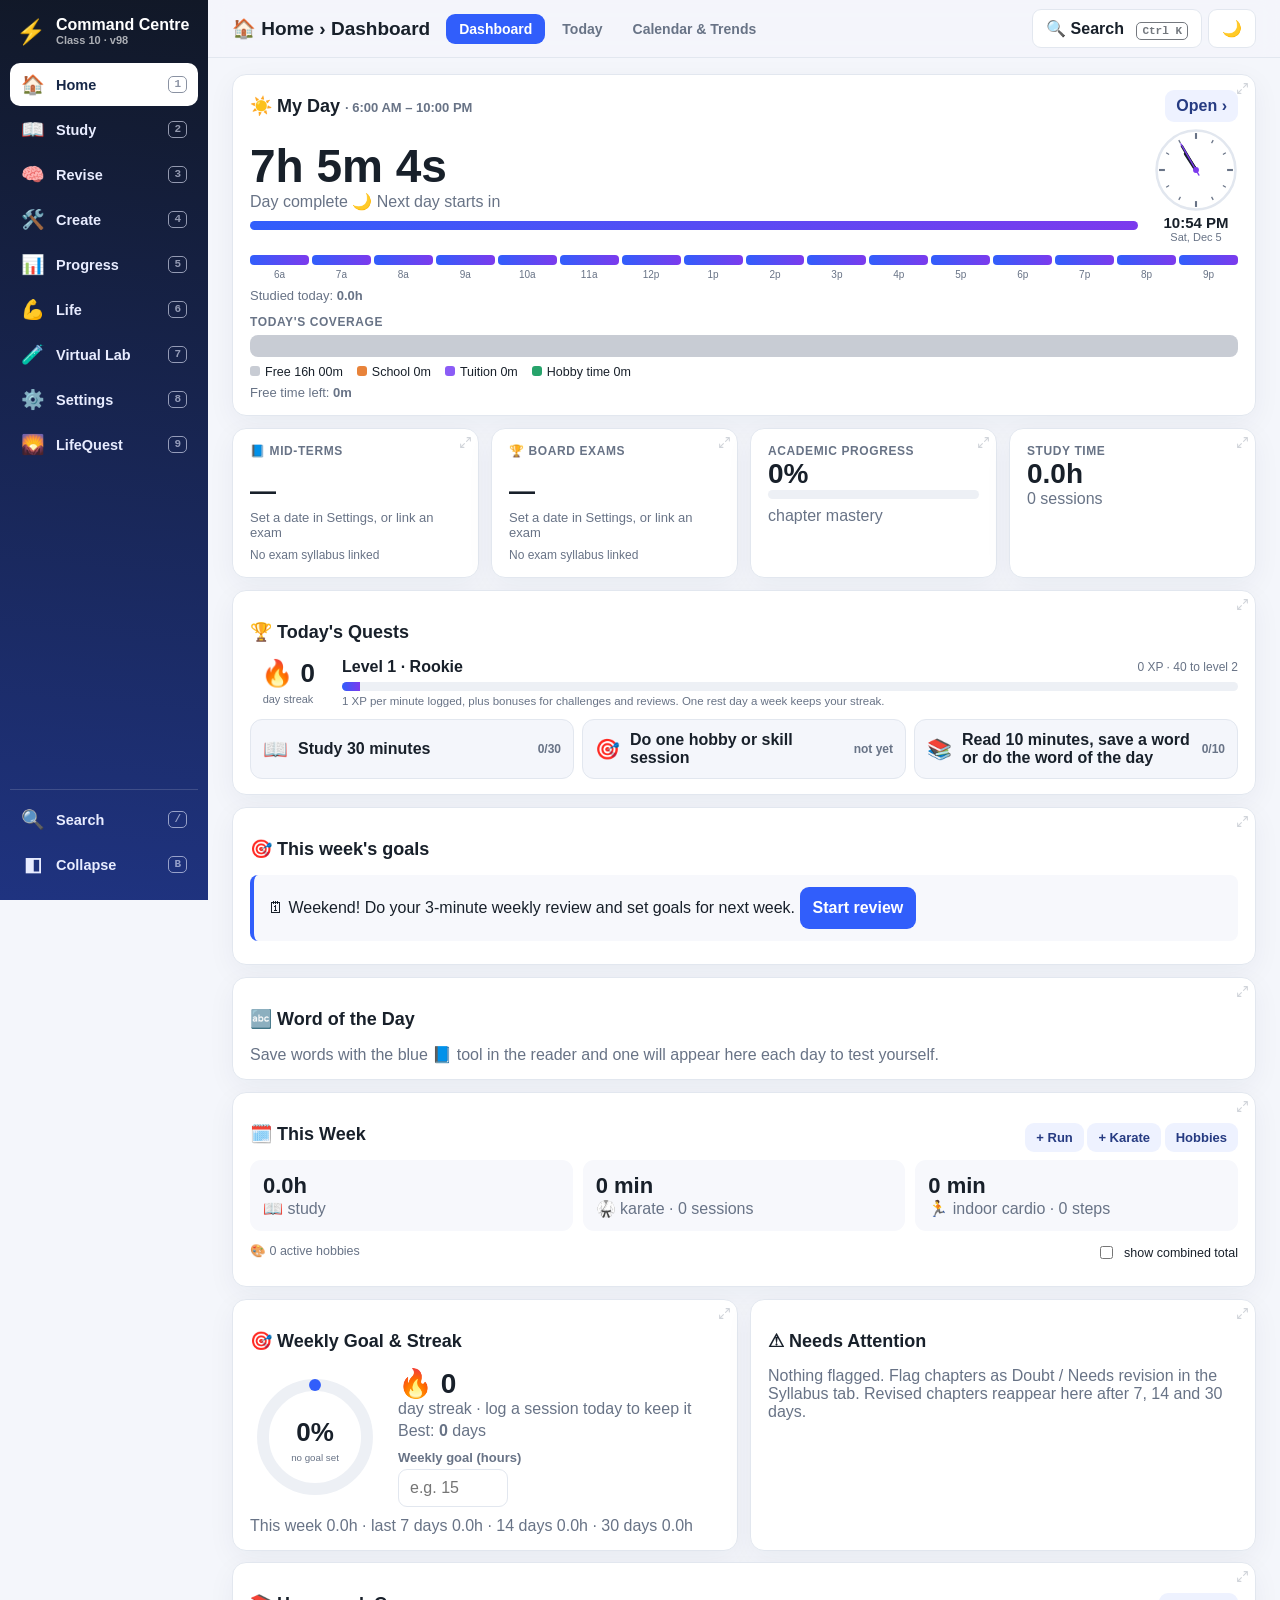
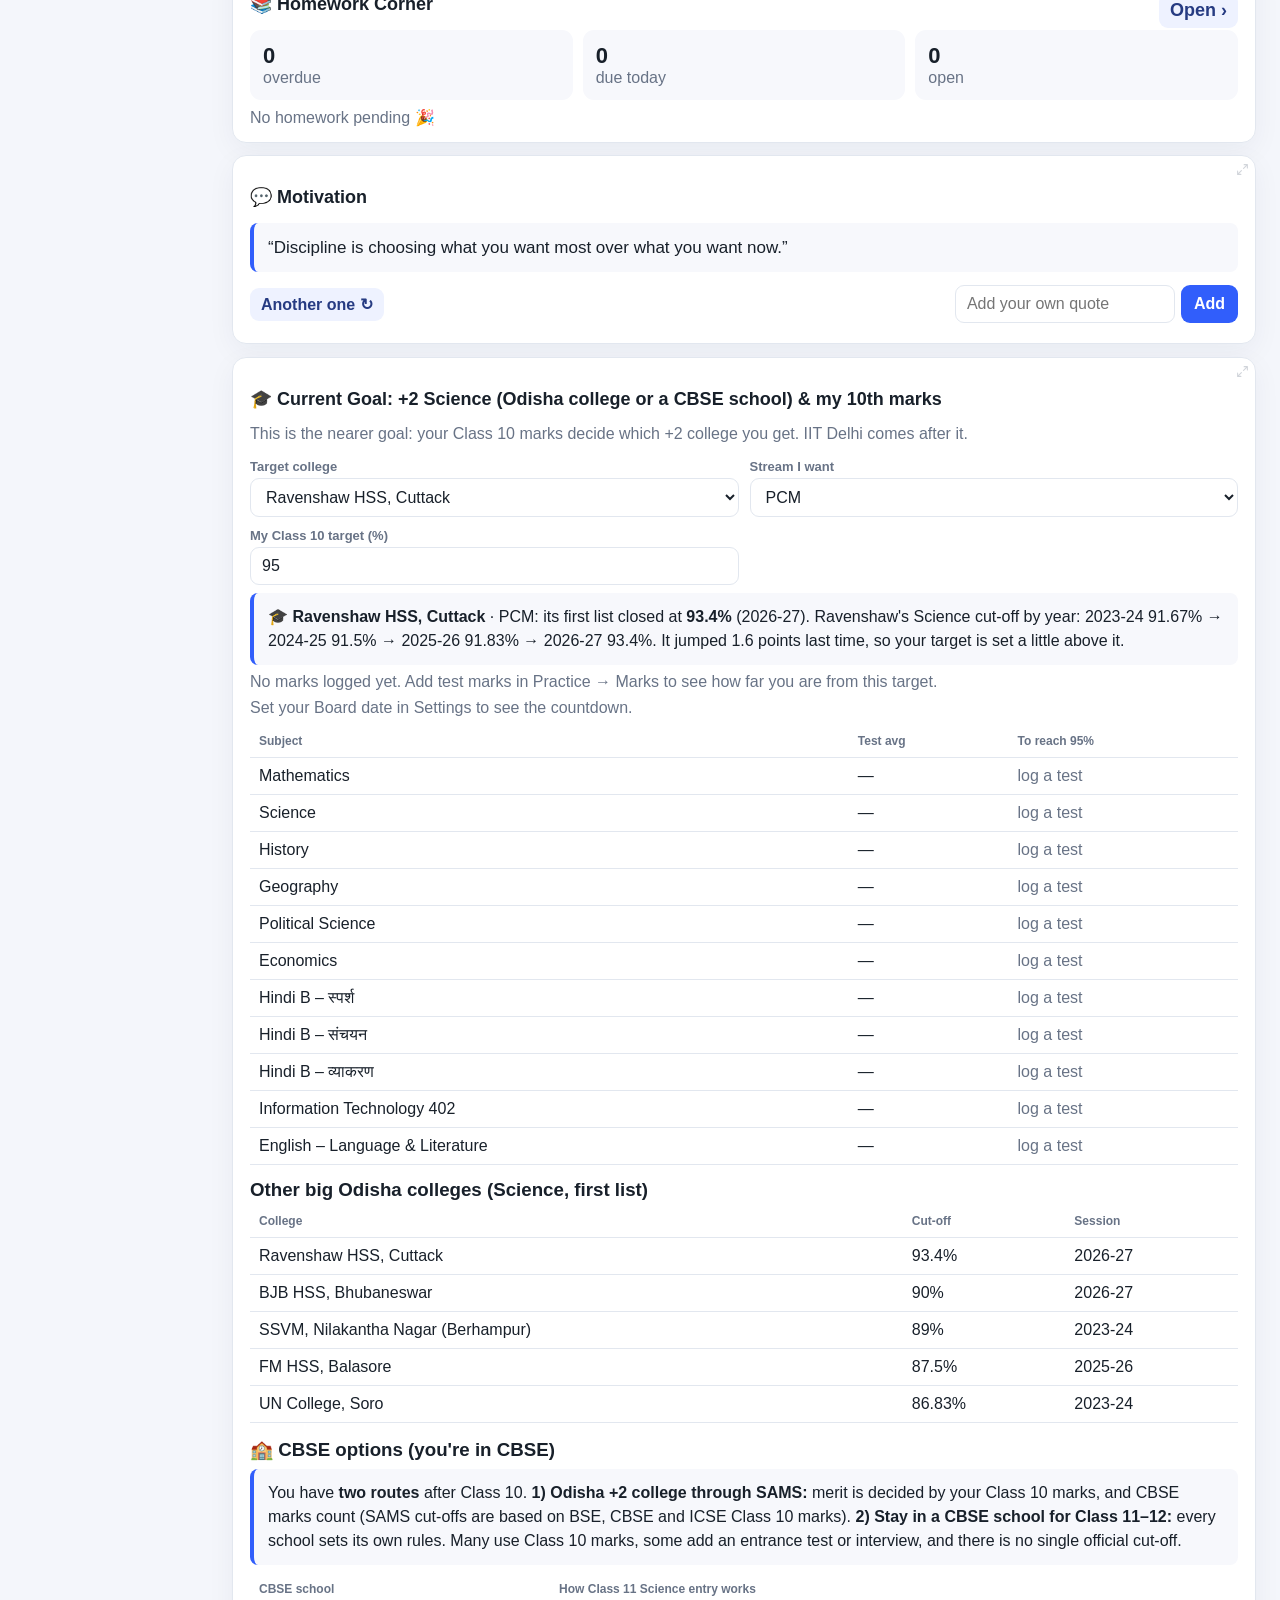
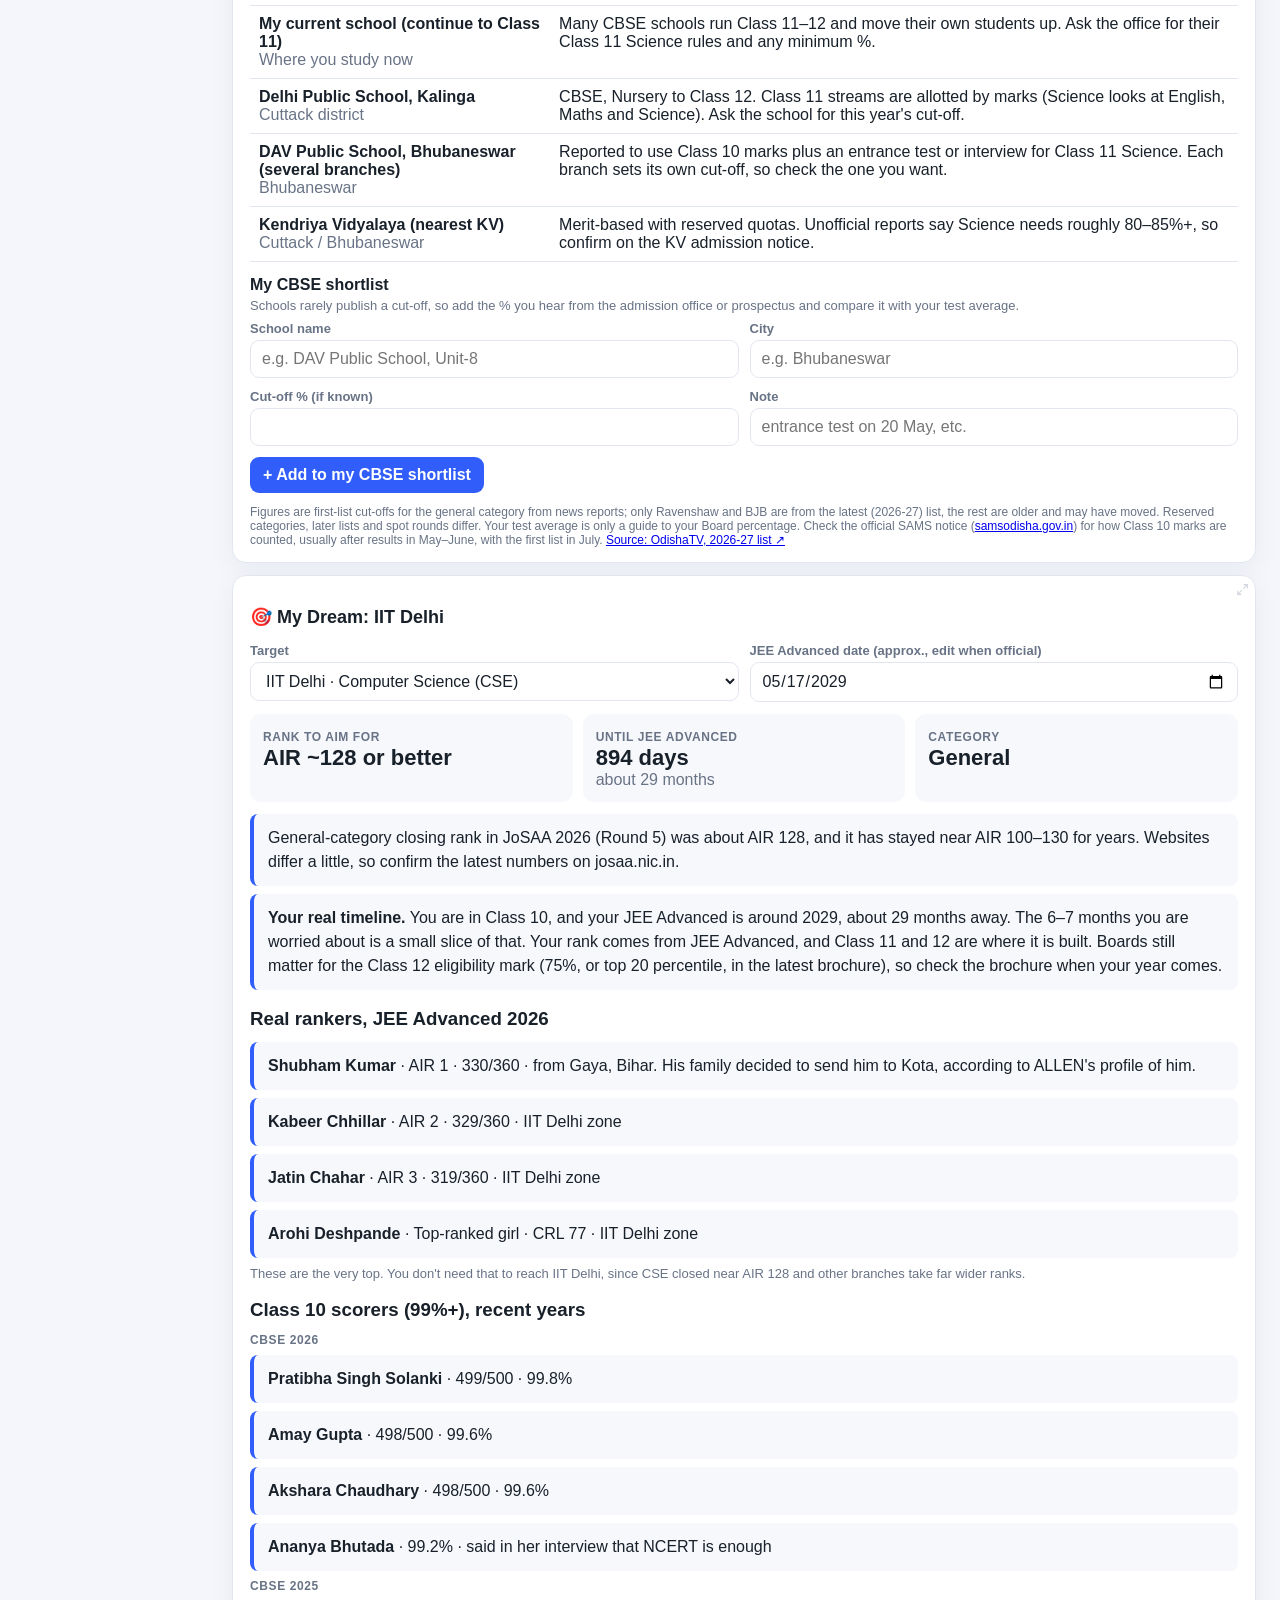
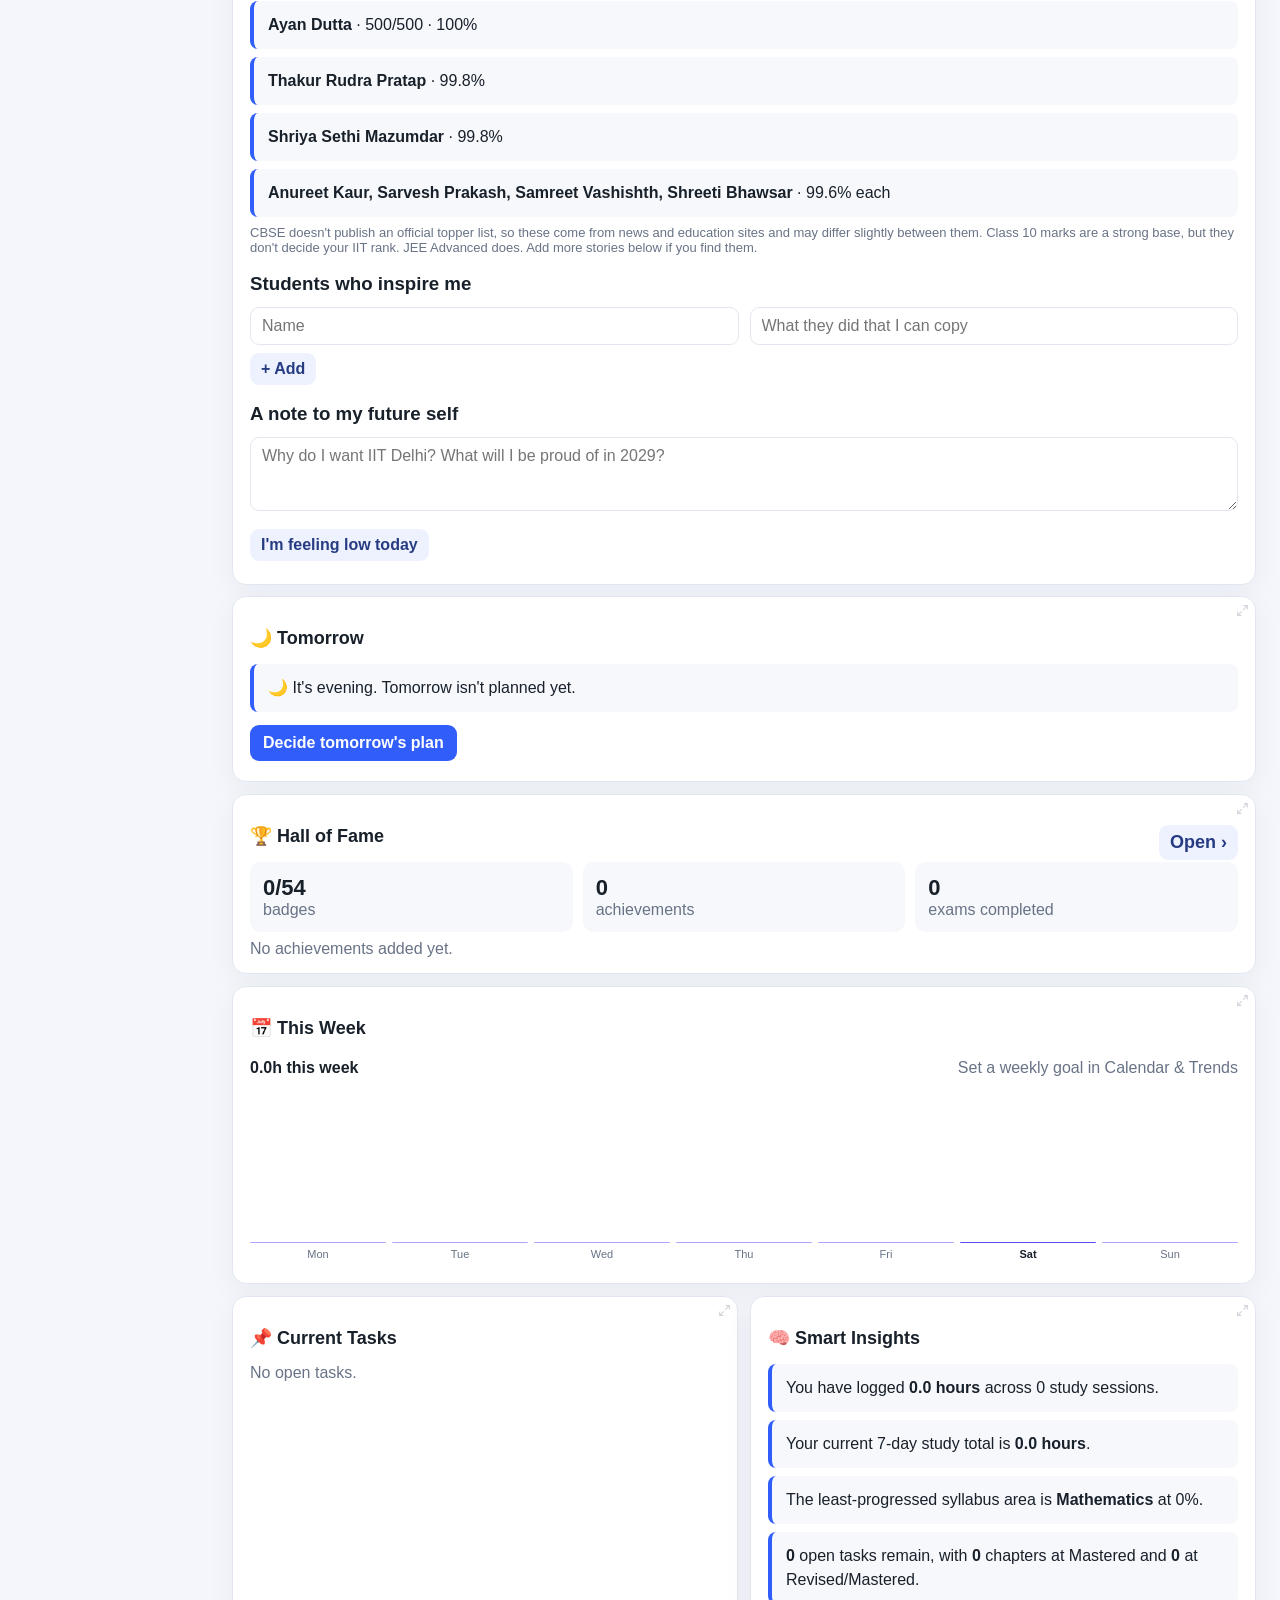
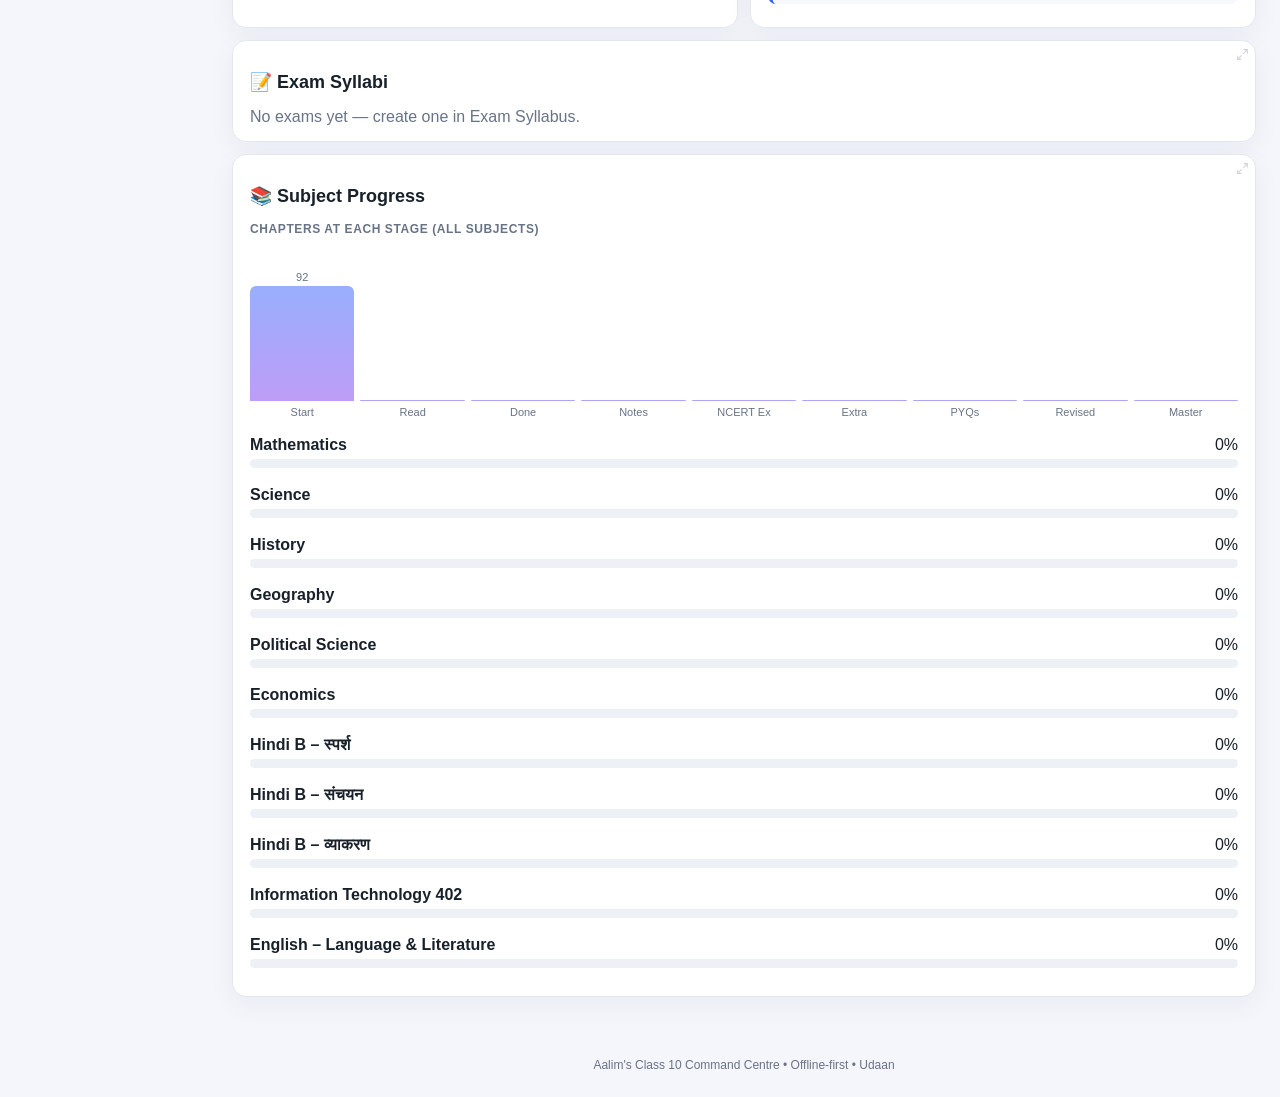
==== commit f8056f10: "v98 Phase 3: surface every real dated record + resolve live intent LIFEQUEST now reads the whole tra" ====
--- a/index.html
+++ b/index.html
@@ -5021,7 +5021,7 @@
 }
 setTimeout(navInit, 0);
 /* ===== Version label ===== */
-const APP_VERSION = "v97"; // keep in step with CACHE in sw.js
+const APP_VERSION = "v98"; // keep in step with CACHE in sw.js
 function paintVer() { ["appVer", "appVer2"].forEach(id => { const el = $(id); if (el)
     el.textContent = APP_VERSION + (navigator.onLine ? "" : " · offline"); }); }
 window.addEventListener("online", paintVer);
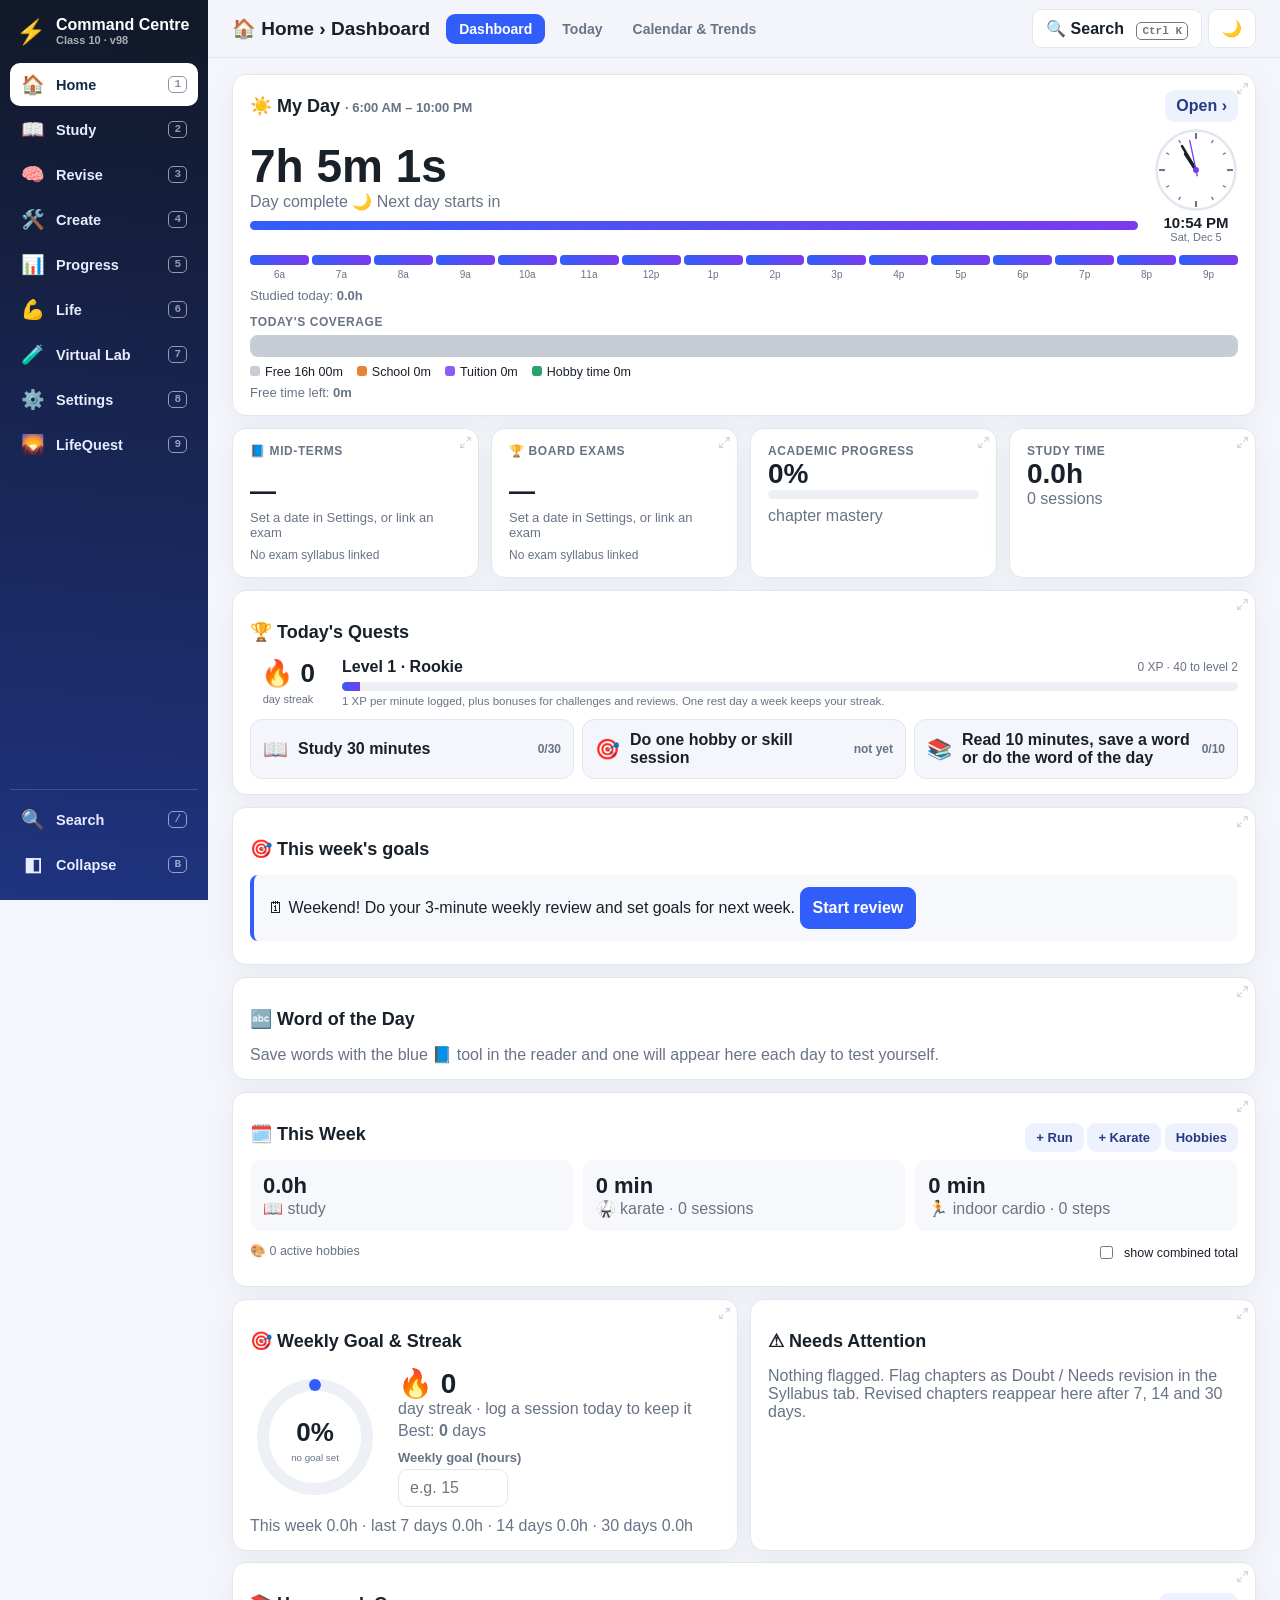
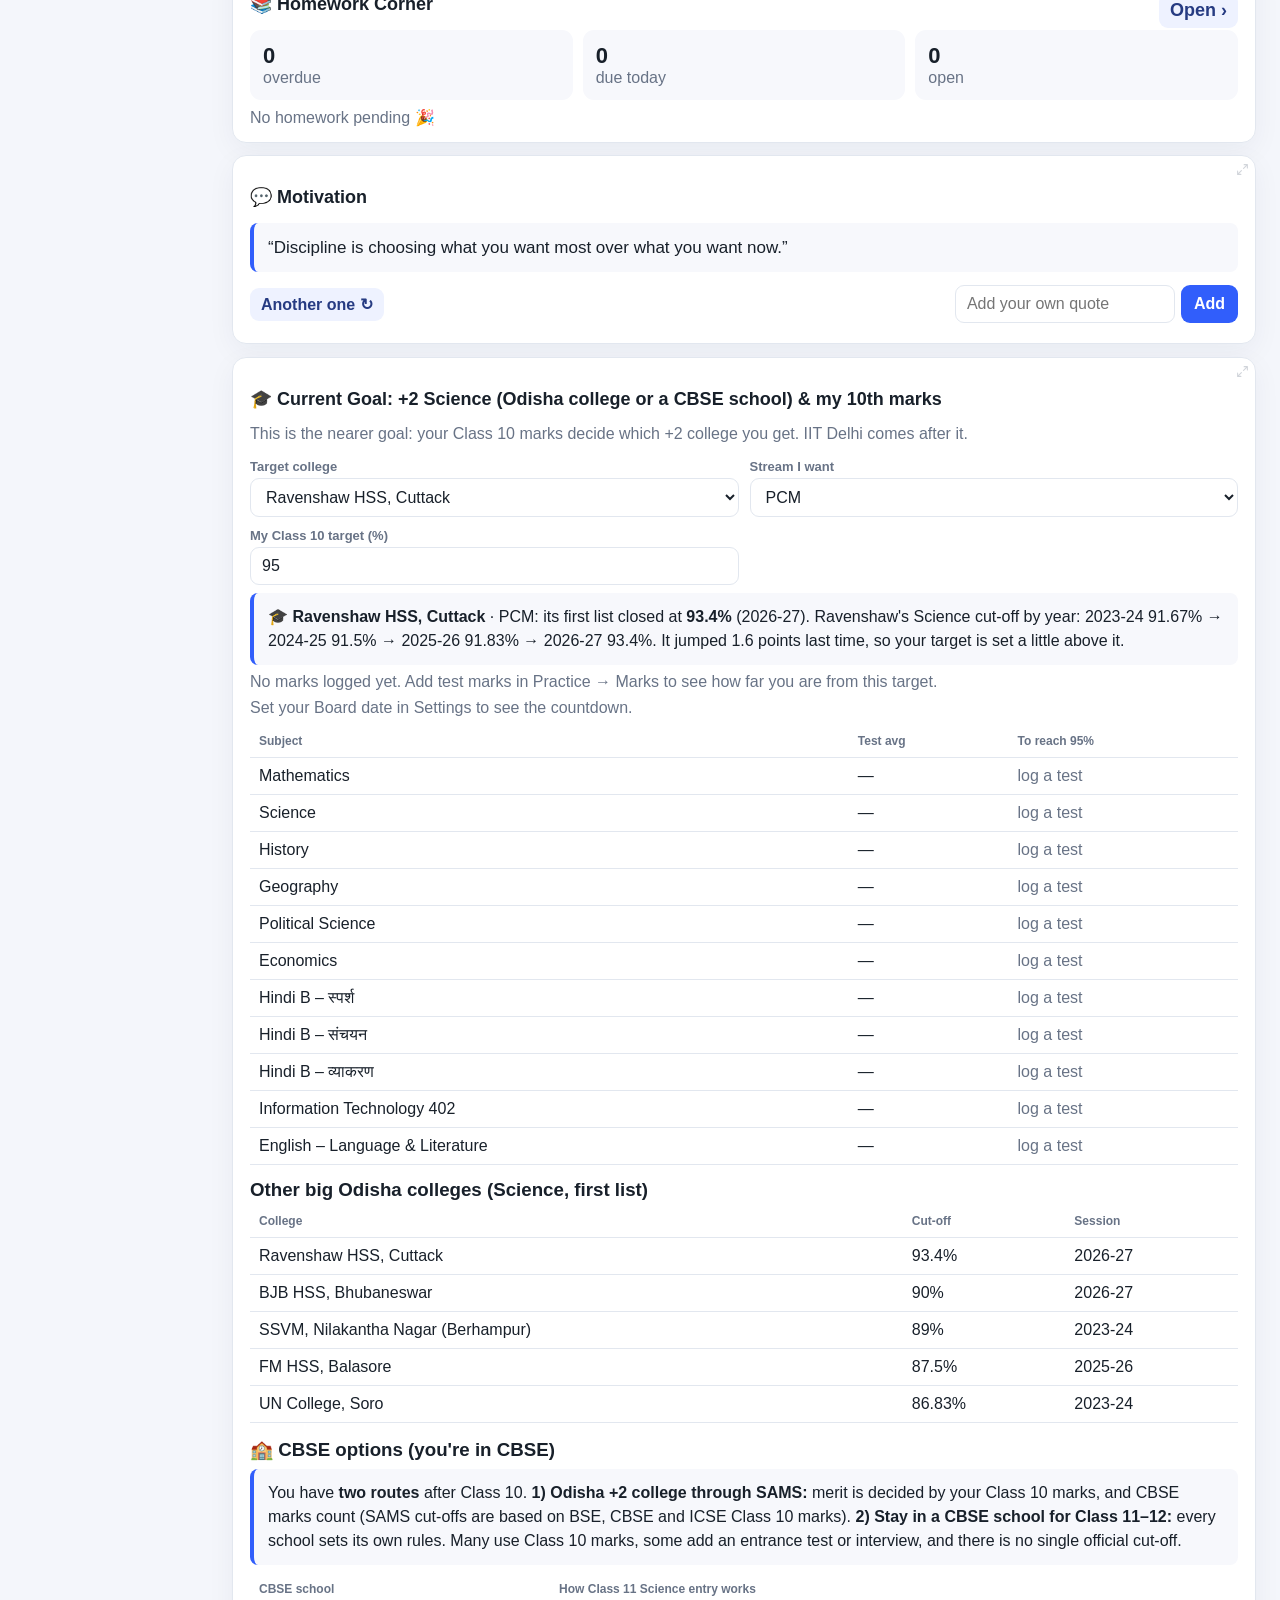
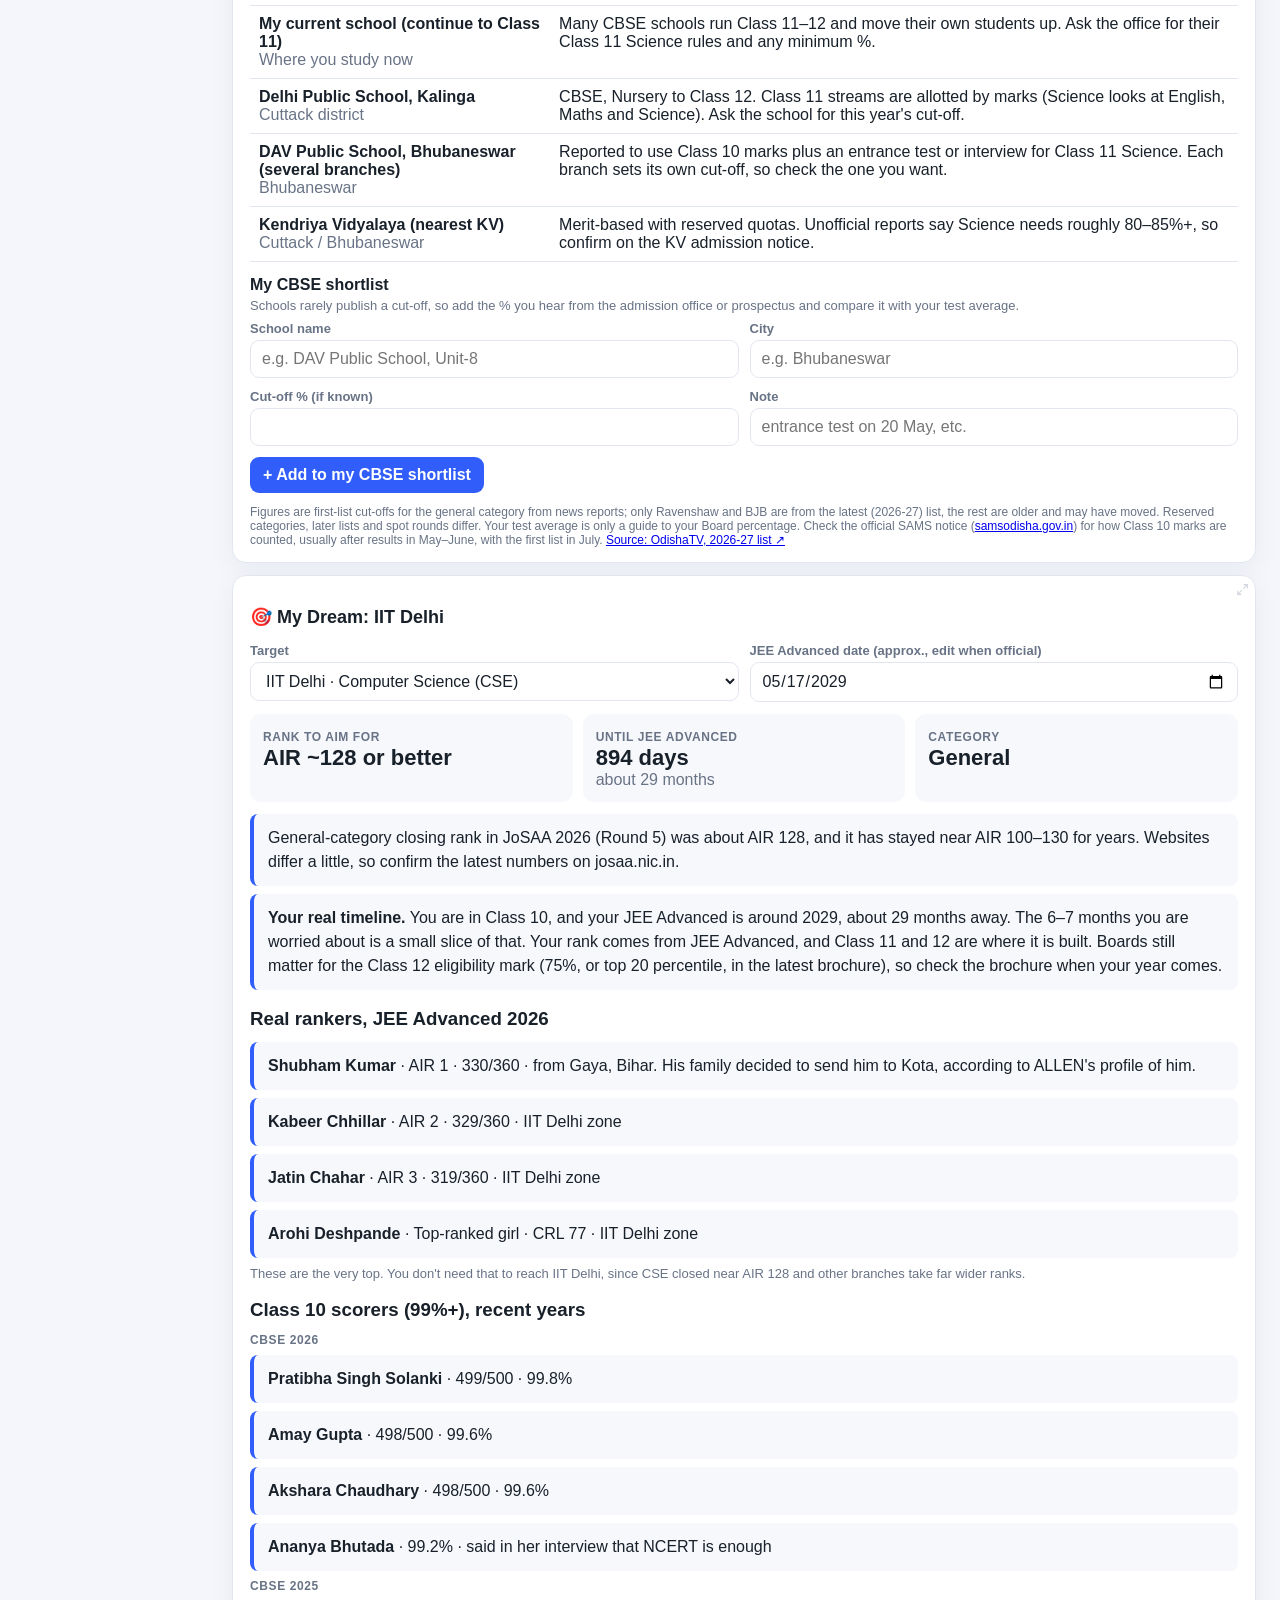
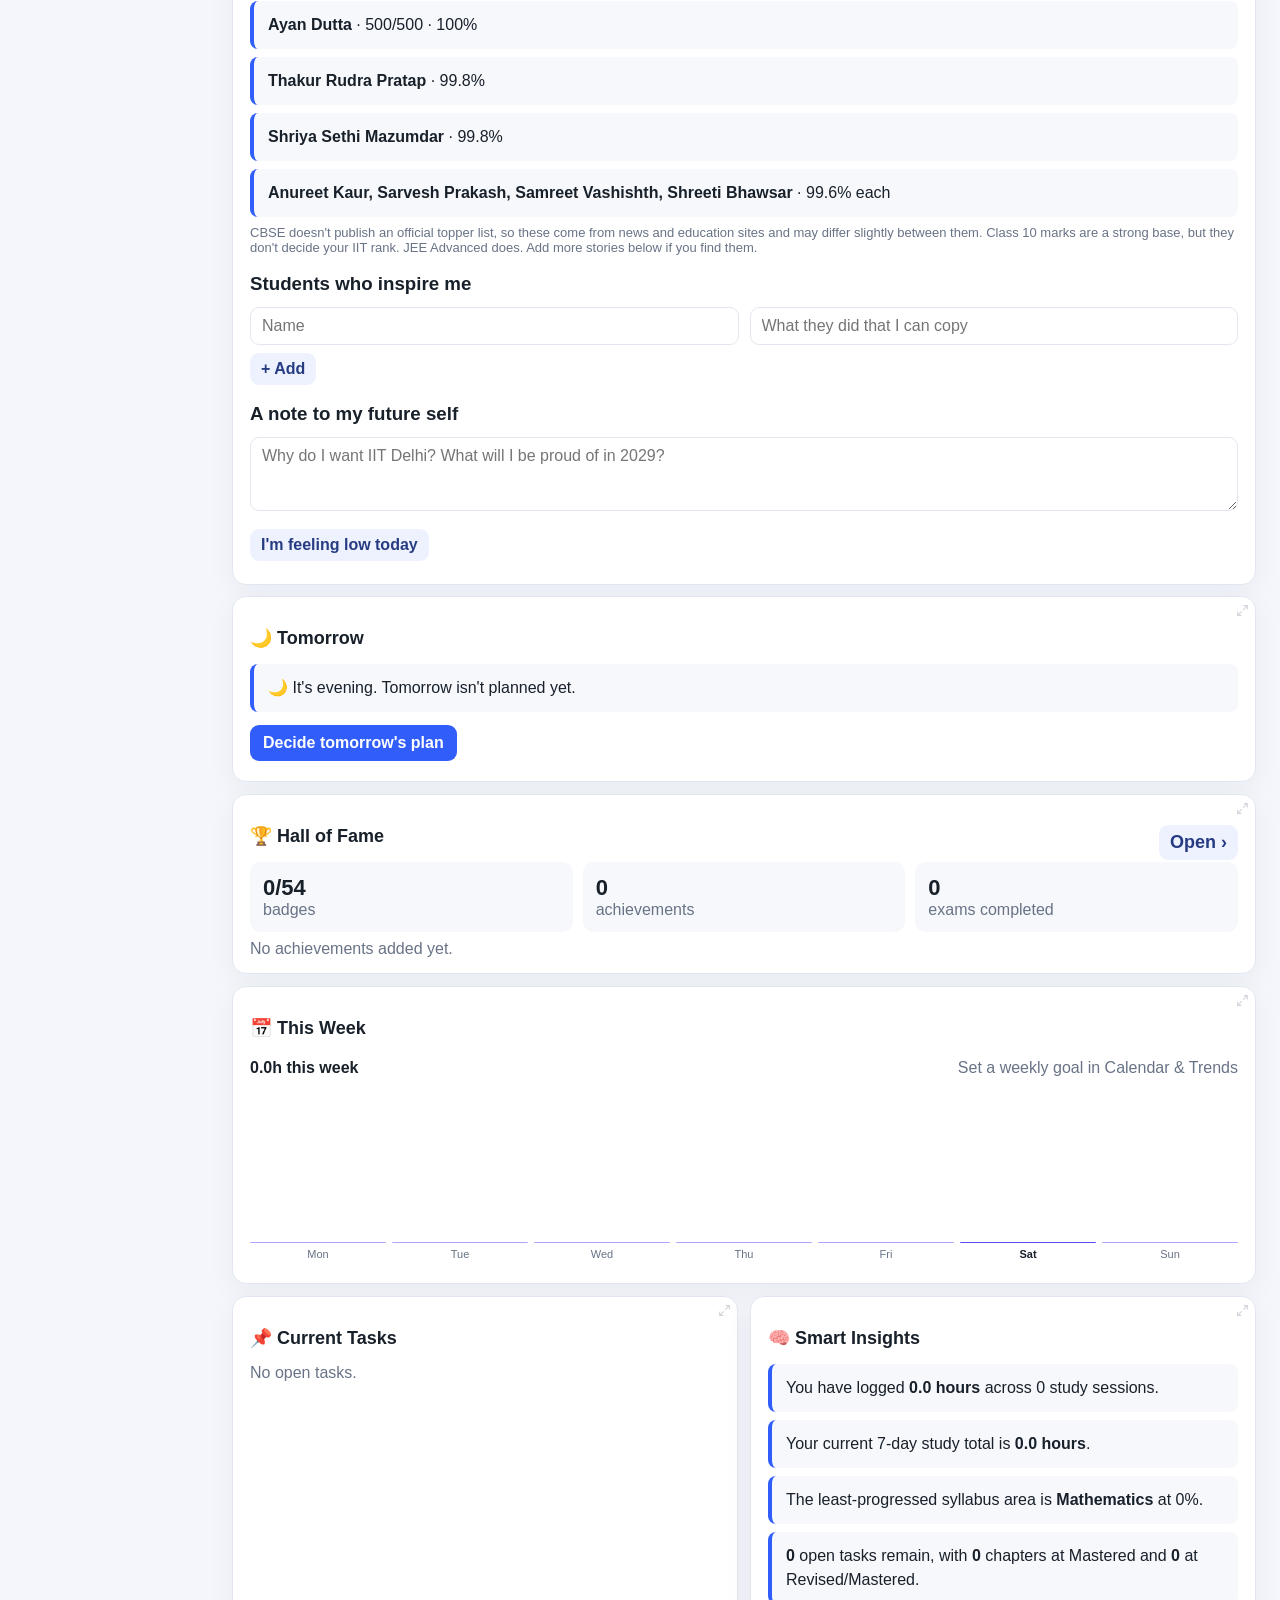
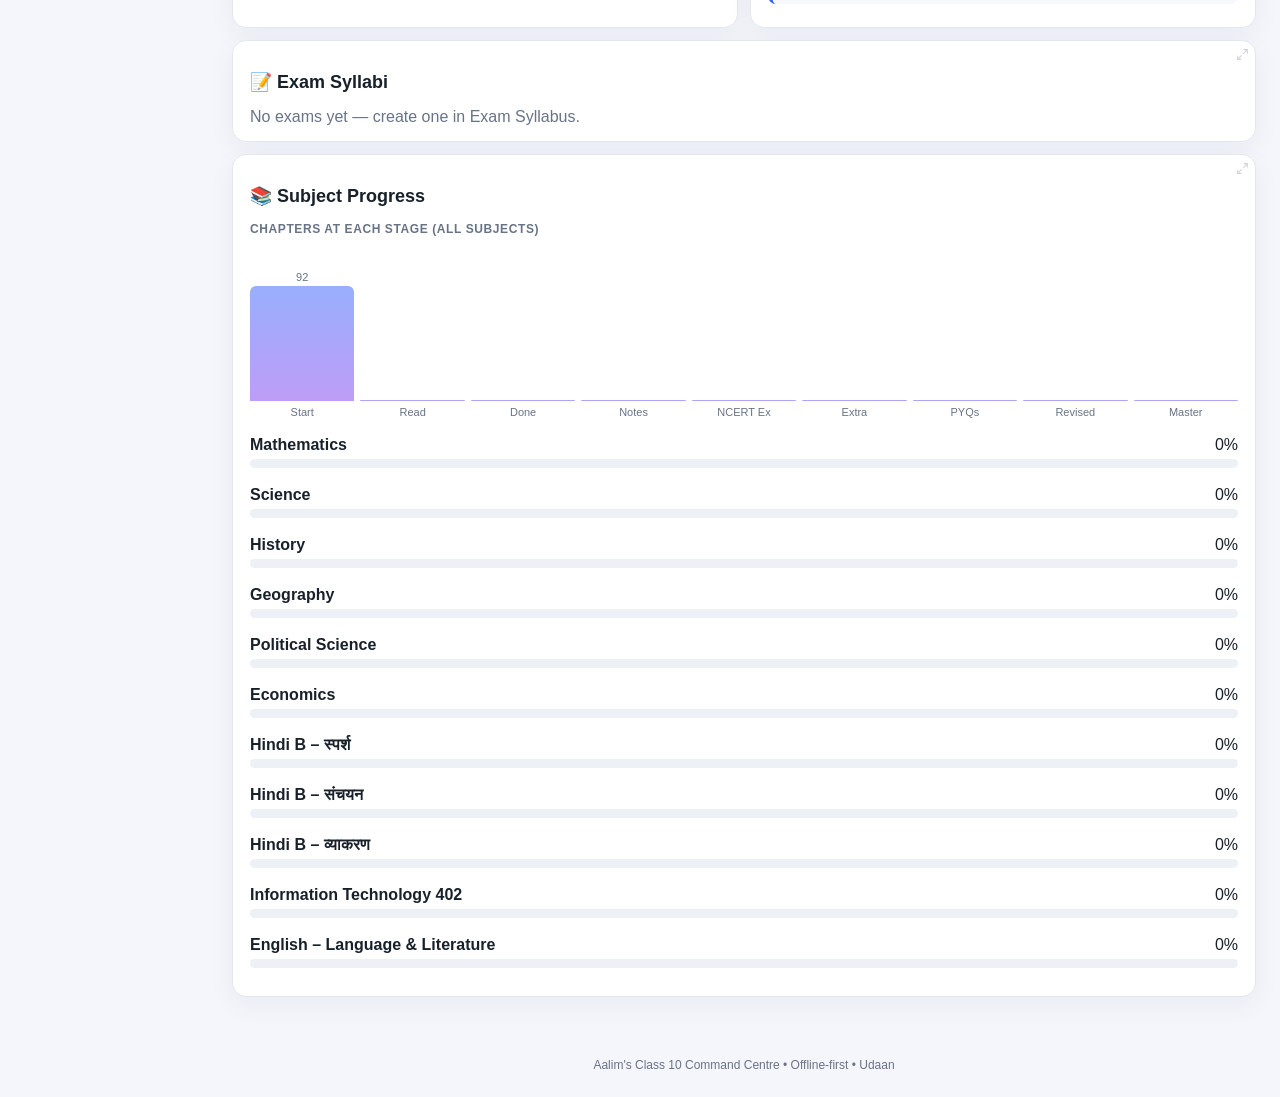
==== commit a1fdb756: "Lazy-load LIFEQUEST: the tracker stops paying for a game it may never open Phase 3 grew the game to " ====
--- a/index.html
+++ b/index.html
@@ -120,7 +120,7 @@
 [data-theme=dark] .frame{background:linear-gradient(#2c2711,#211d0b);color:#f5e6a8;border-color:#a8861f;box-shadow:inset 0 0 0 3px #17140a,0 2px 8px rgba(0,0,0,.4)}[data-theme=dark] .frame .muted{color:#cdb96a}
 .hofToast{position:fixed;left:50%;bottom:24px;transform:translateX(-50%);z-index:1200;background:#1f2937;color:#fff;padding:10px 16px;border-radius:12px;box-shadow:0 6px 24px rgba(0,0,0,.3);max-width:90vw;font-size:14px}
 </style>
-<link rel="stylesheet" href="lifequest.css">
+<!-- lifequest.css is injected by lq-boot.js only when the game is first opened -->
 </head>
 <body>
 <header><div class="header">
@@ -5503,15 +5503,13 @@
 const sp=window.showPage;window.showPage=function(id){sp.apply(this,arguments);if(id==="today")aiReveal();if(id==="vlab"&&!(typeof LAB_LOCKED!=="undefined"&&LAB_LOCKED)){const f=$("vlabFrame");if(f&&!f.getAttribute("src")){fetch("chemlab.html",{cache:"no-cache"}).then(r=>{if(!r.ok)throw new Error(r.status);f.src="chemlab.html"}).catch(()=>{const box=f.parentNode;if(box)box.innerHTML='<div style="padding:22px;line-height:1.5"><b>🧪 The Virtual Lab file was not found.</b><br>Upload <code>chemlab.html</code> to the same folder as <code>index.html</code> (the name must be all lowercase), then reload the app.</div>'})}}};
 })();
 </script>
-<!-- LIFEQUEST: parallel-life simulation. Additive only — the tracker remains the single source of truth. -->
-<script src="lq-store.js"></script>
-<script src="lq-adapter.js"></script>
-<script src="lq-mapper.js"></script>
-<script src="lq-character.js"></script>
-<script src="lq-world.js"></script>
-<script src="lq-render.js"></script>
-<script src="lq-ui.js"></script>
-<script src="lifequest.js"></script>
+<!-- LIFEQUEST: parallel-life simulation. Additive only — the tracker remains the
+     single source of truth. `lq-boot.js` is the eager stub (8,948 B raw / 3.4 KB gz):
+     it injects the hub and the placeholder page, then downloads lifequest.css and
+     the 8 game modules (171,224 B) the first time the LifeQuest page is opened.
+     A tracker-only session never pays for them. All 10 files stay precached in
+     sw.js, so the lazy load is served from cache when offline. -->
+<script src="lq-boot.js"></script>
 
 </body>
 </html>
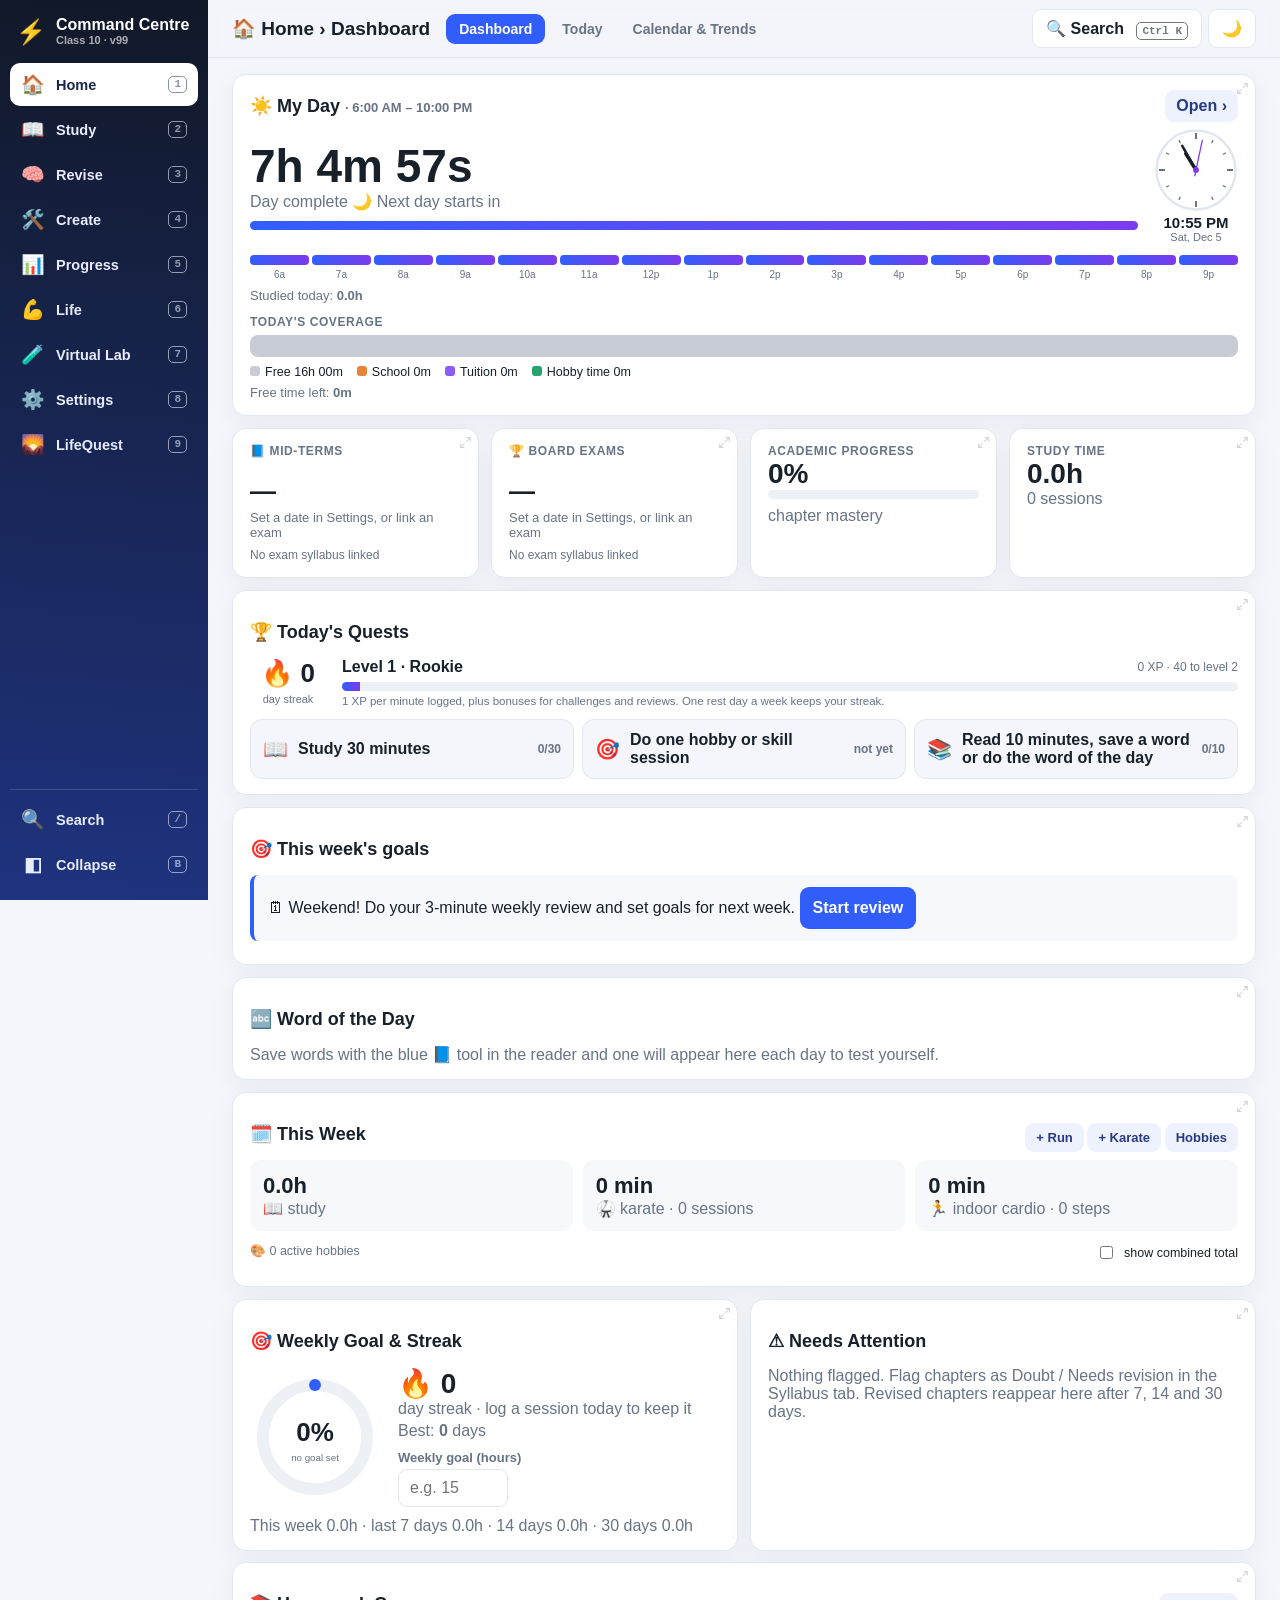
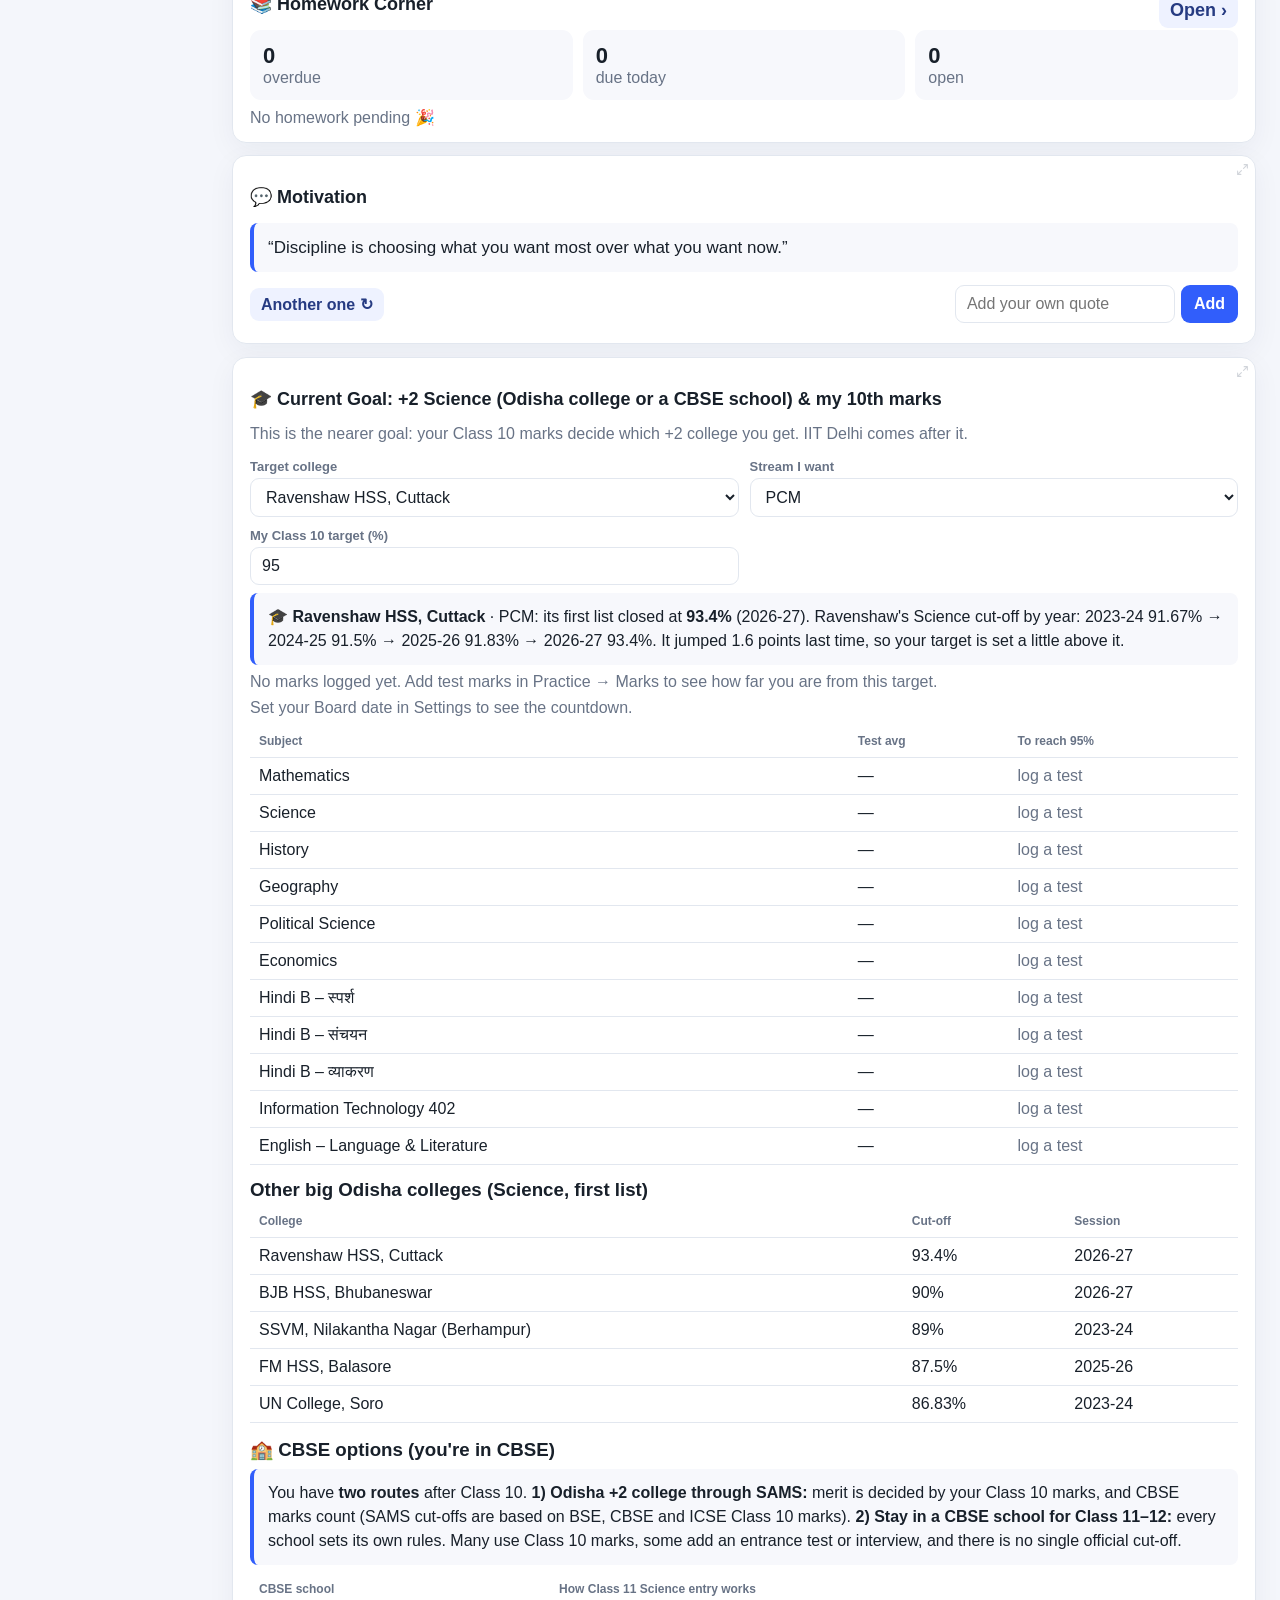
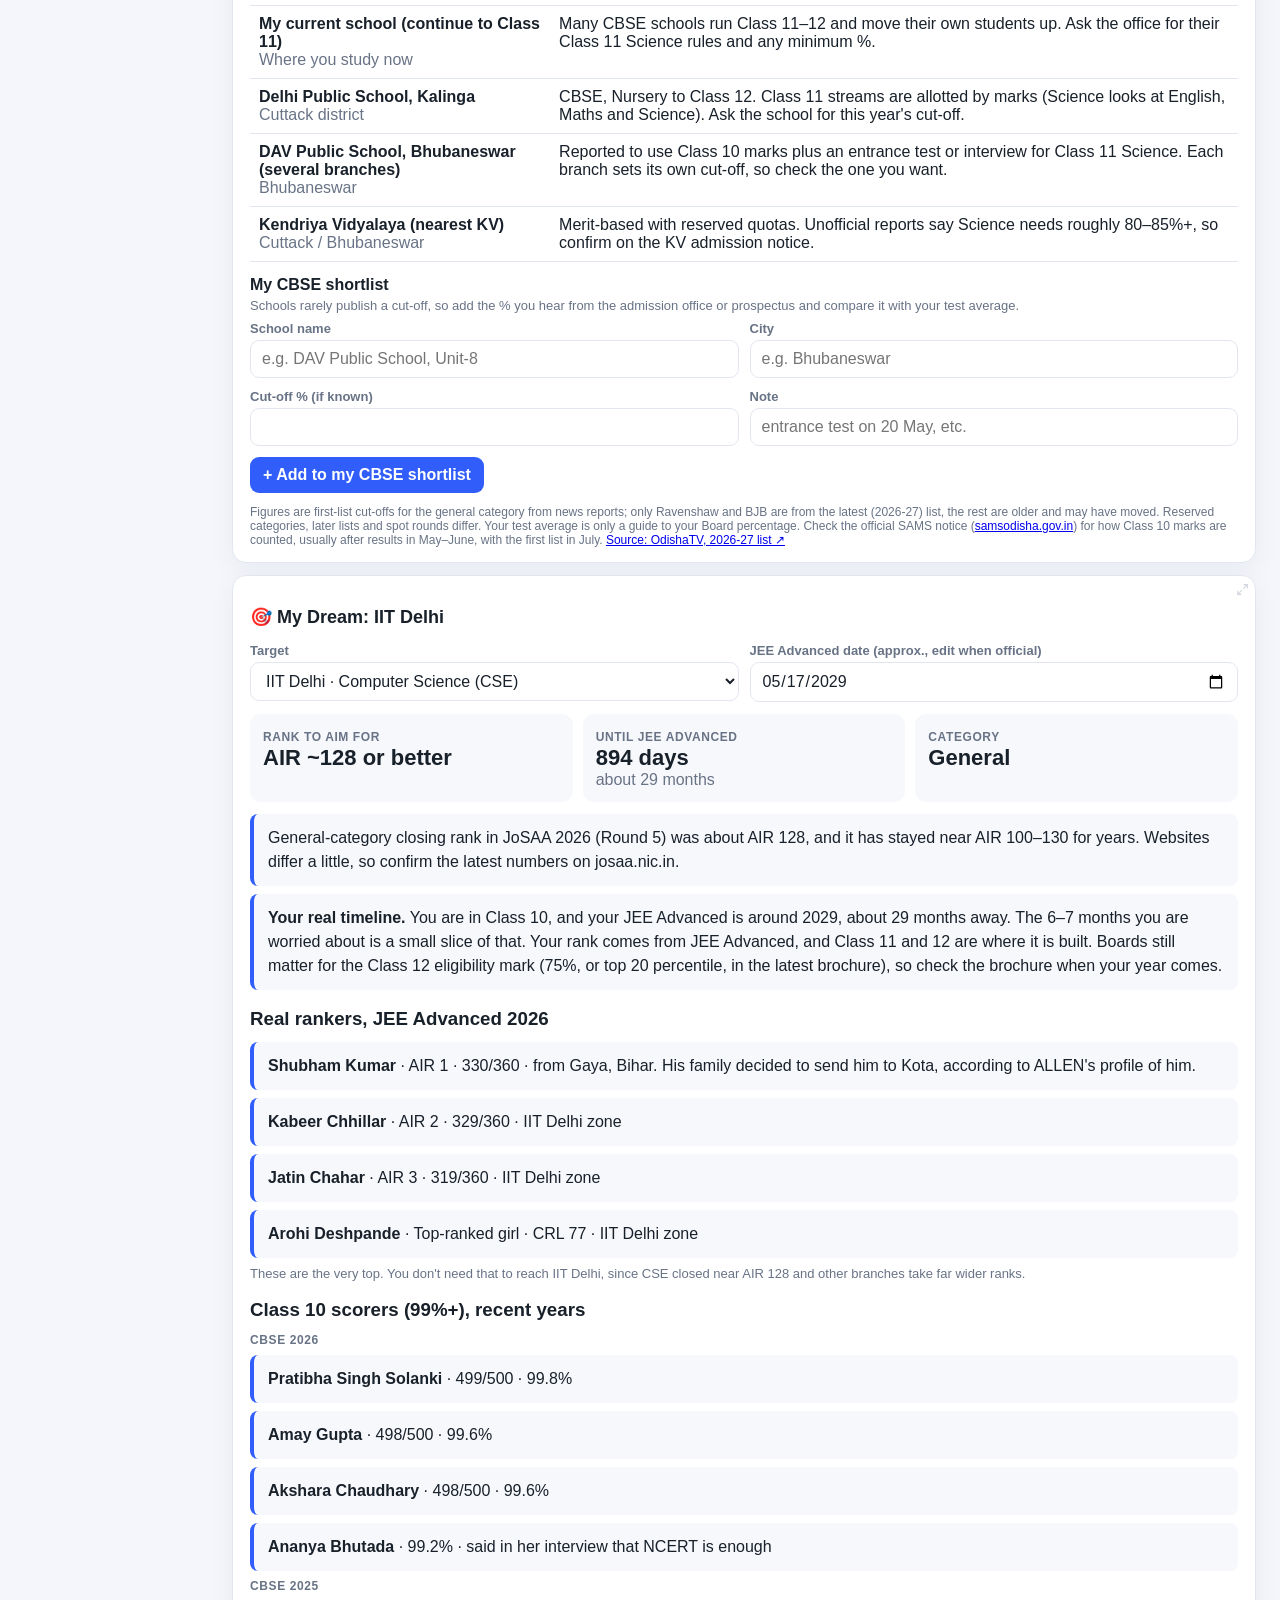
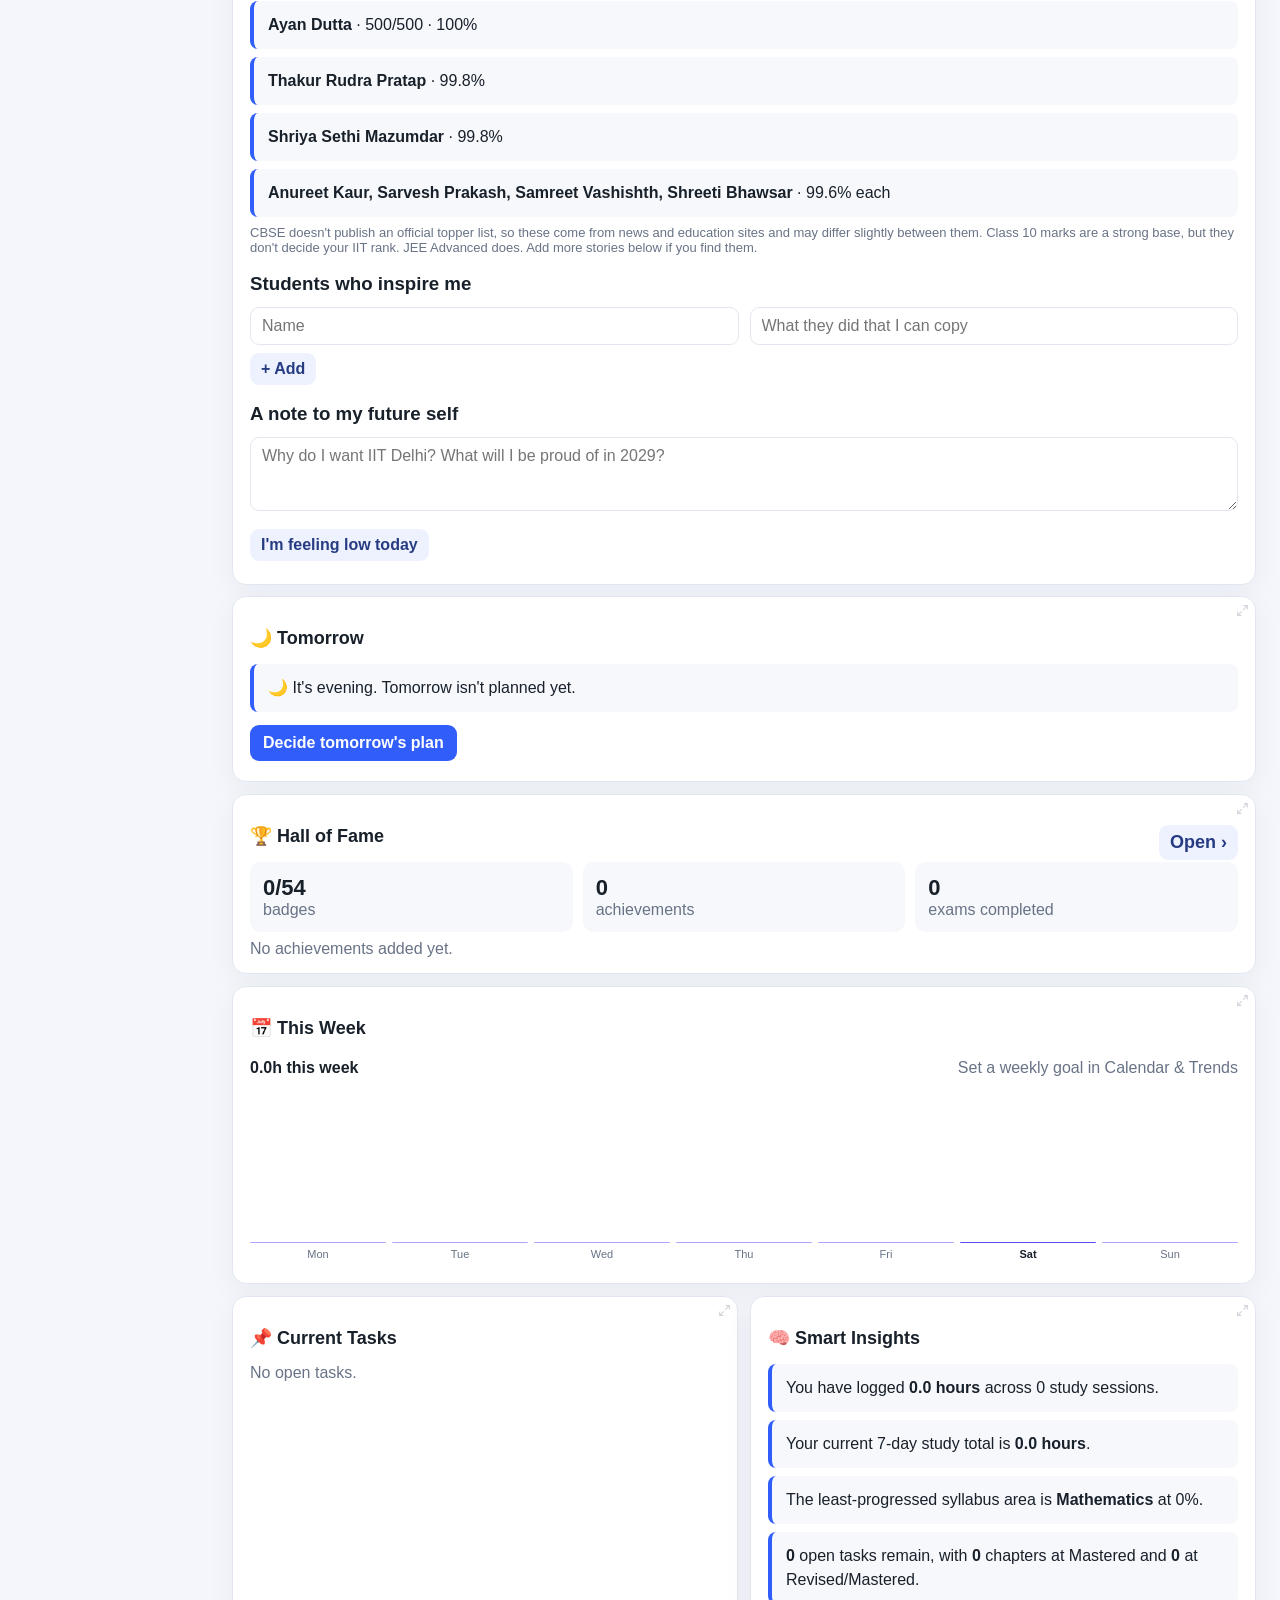
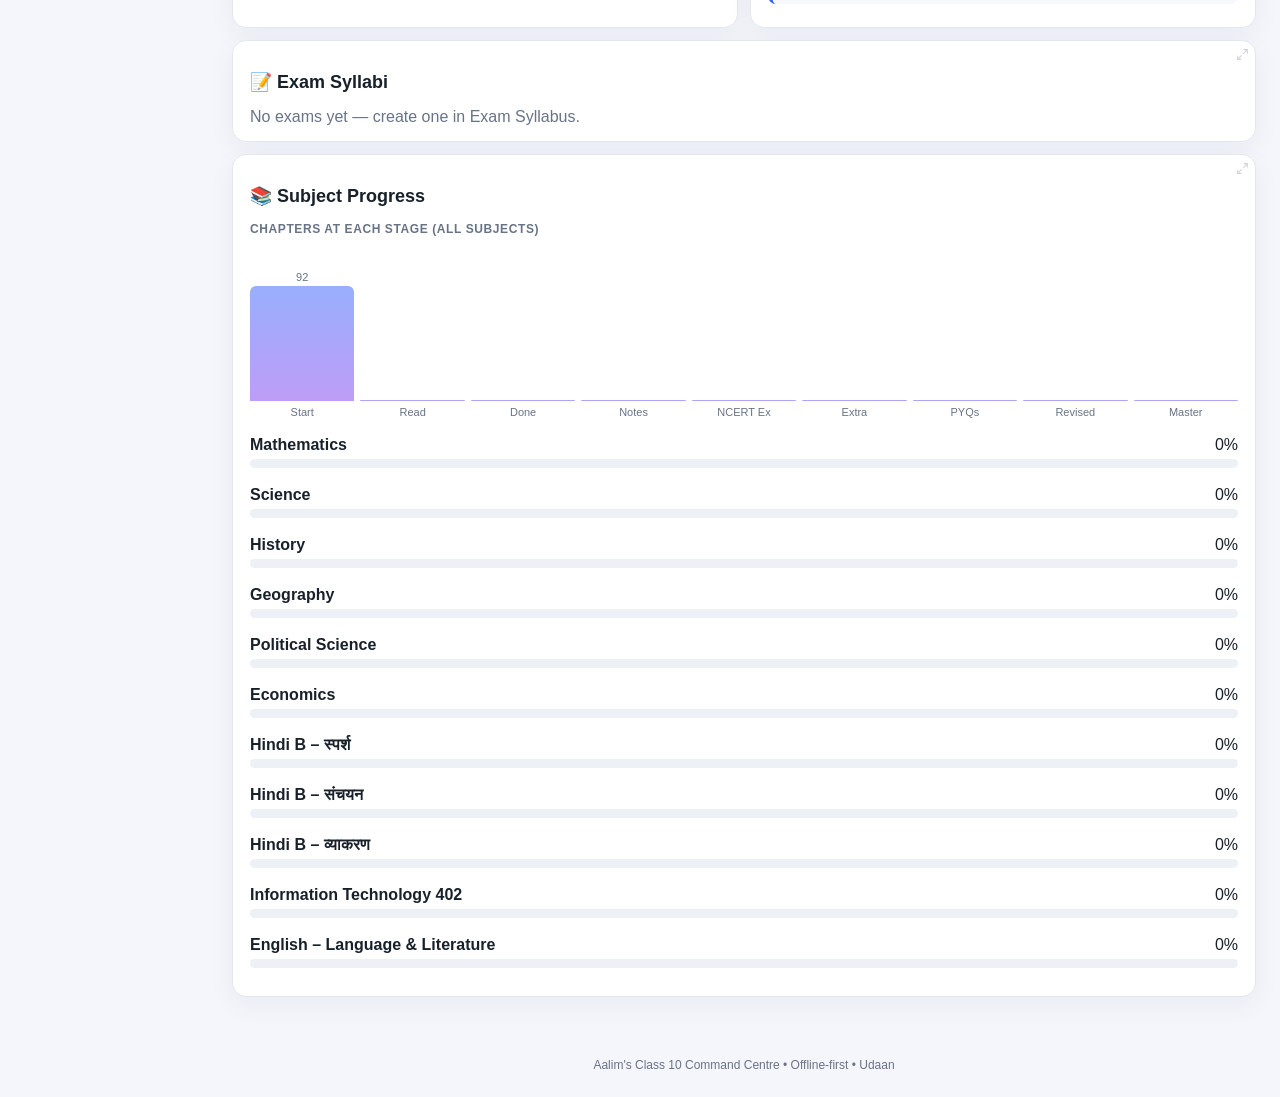
==== commit b55b0222: "LIFEQUEST v99: pixel-art pass — 240x135 grid, grey-ramp palette, dither lighting, two-frame stepped " ====
--- a/index.html
+++ b/index.html
@@ -5021,7 +5021,7 @@
 }
 setTimeout(navInit, 0);
 /* ===== Version label ===== */
-const APP_VERSION = "v98"; // keep in step with CACHE in sw.js
+const APP_VERSION = "v99"; // keep in step with CACHE in sw.js
 function paintVer() { ["appVer", "appVer2"].forEach(id => { const el = $(id); if (el)
     el.textContent = APP_VERSION + (navigator.onLine ? "" : " · offline"); }); }
 window.addEventListener("online", paintVer);
